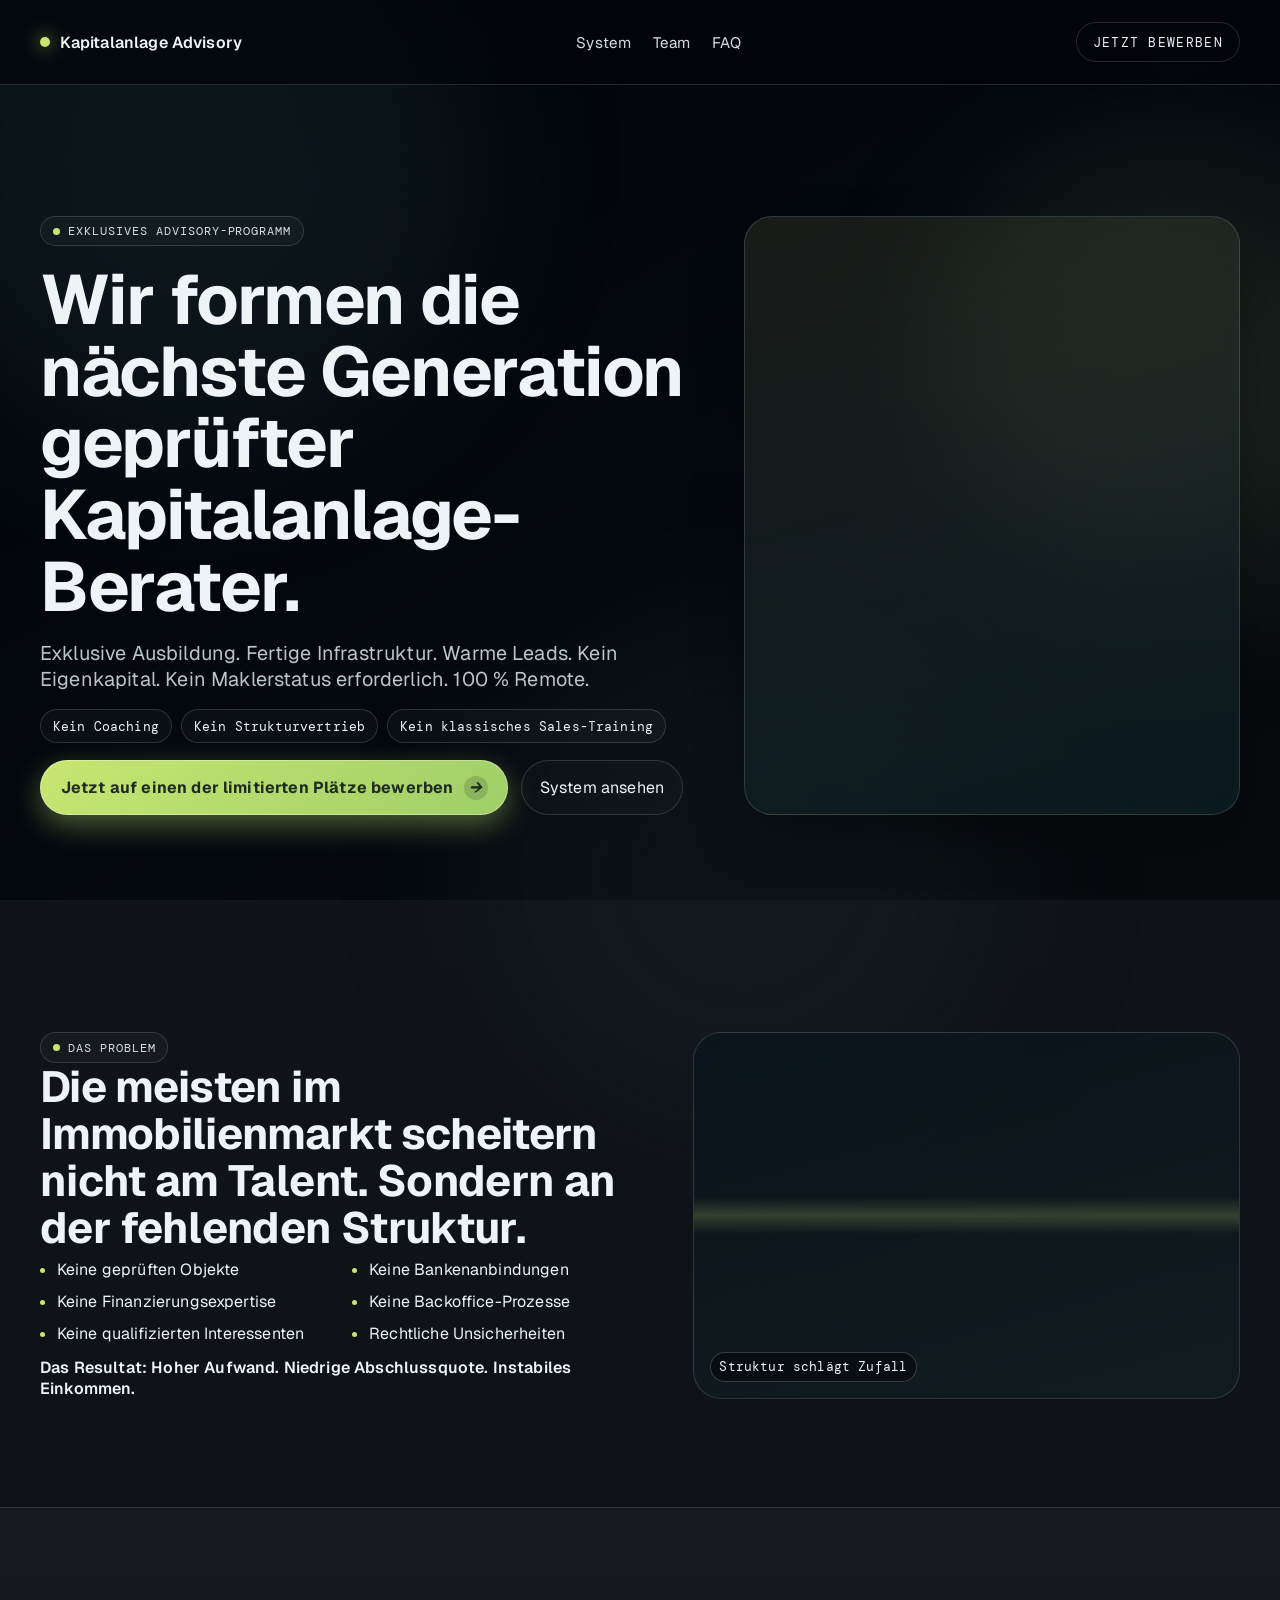
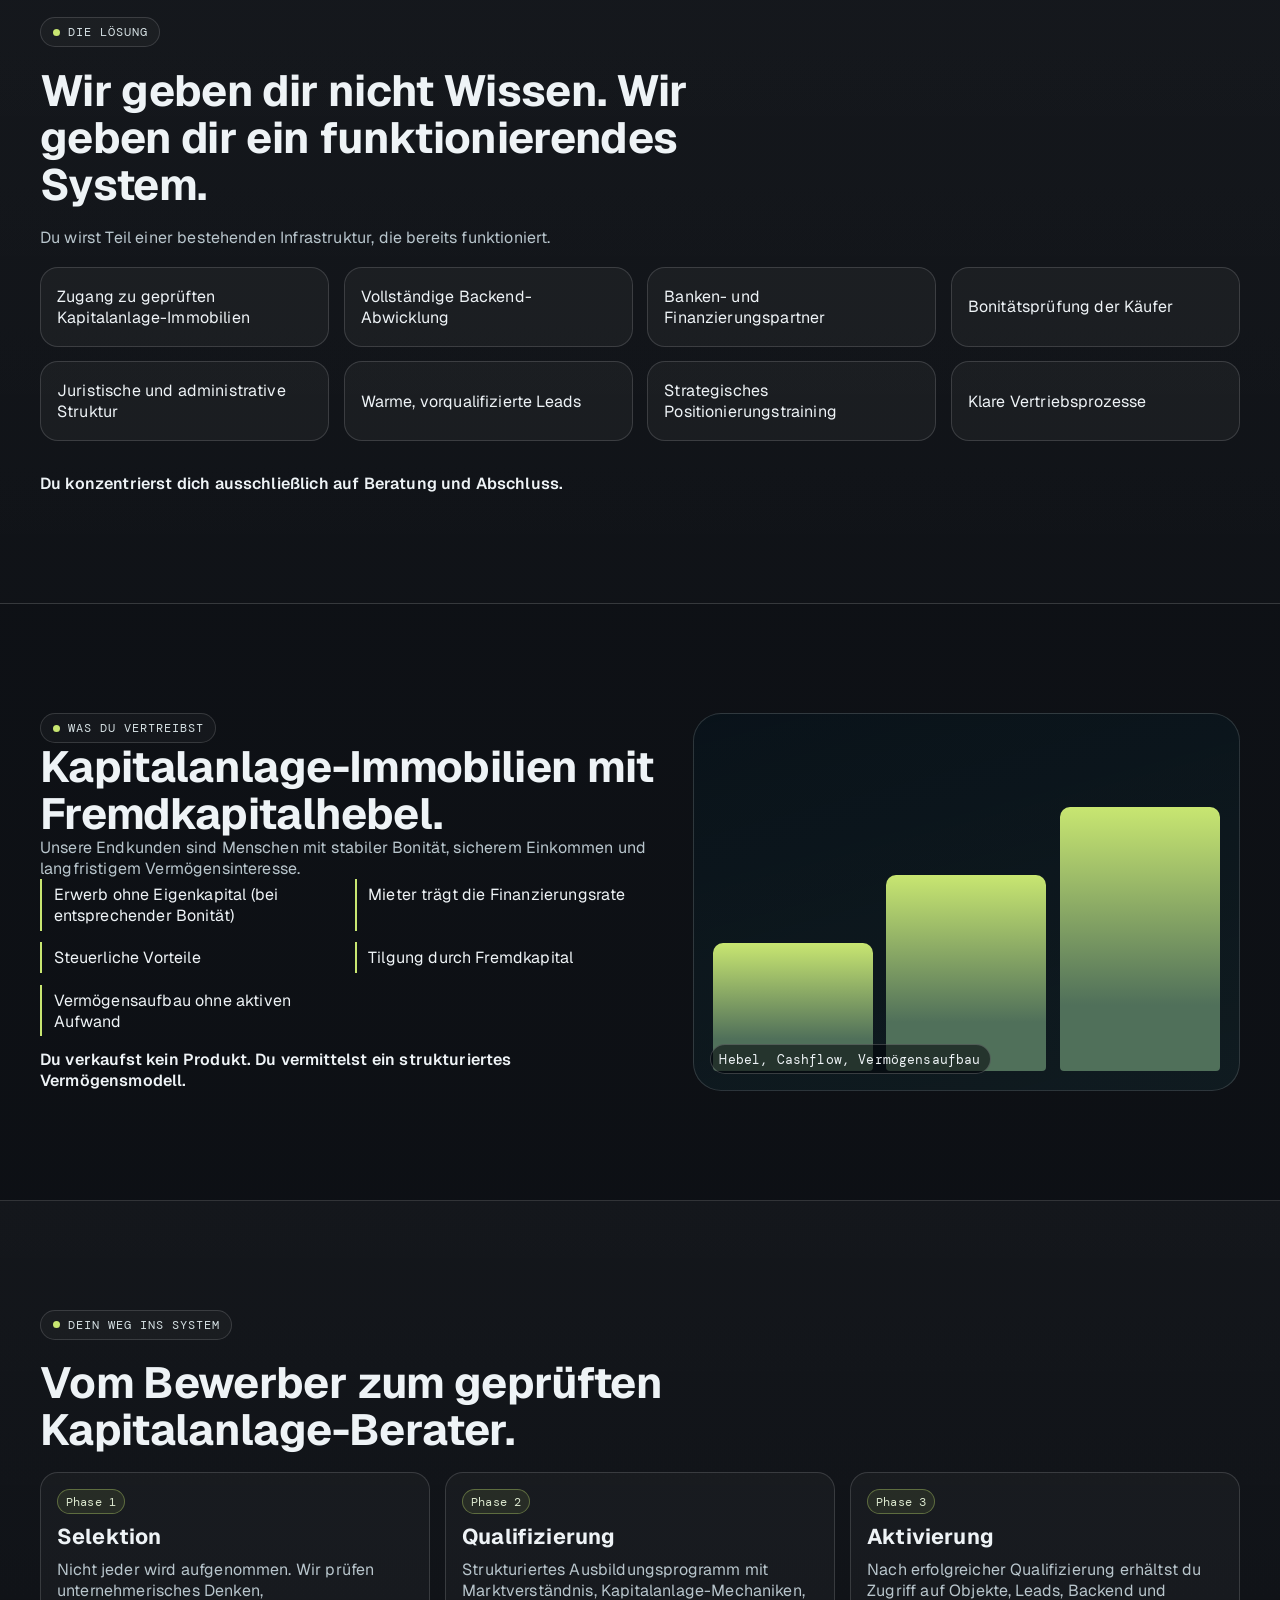
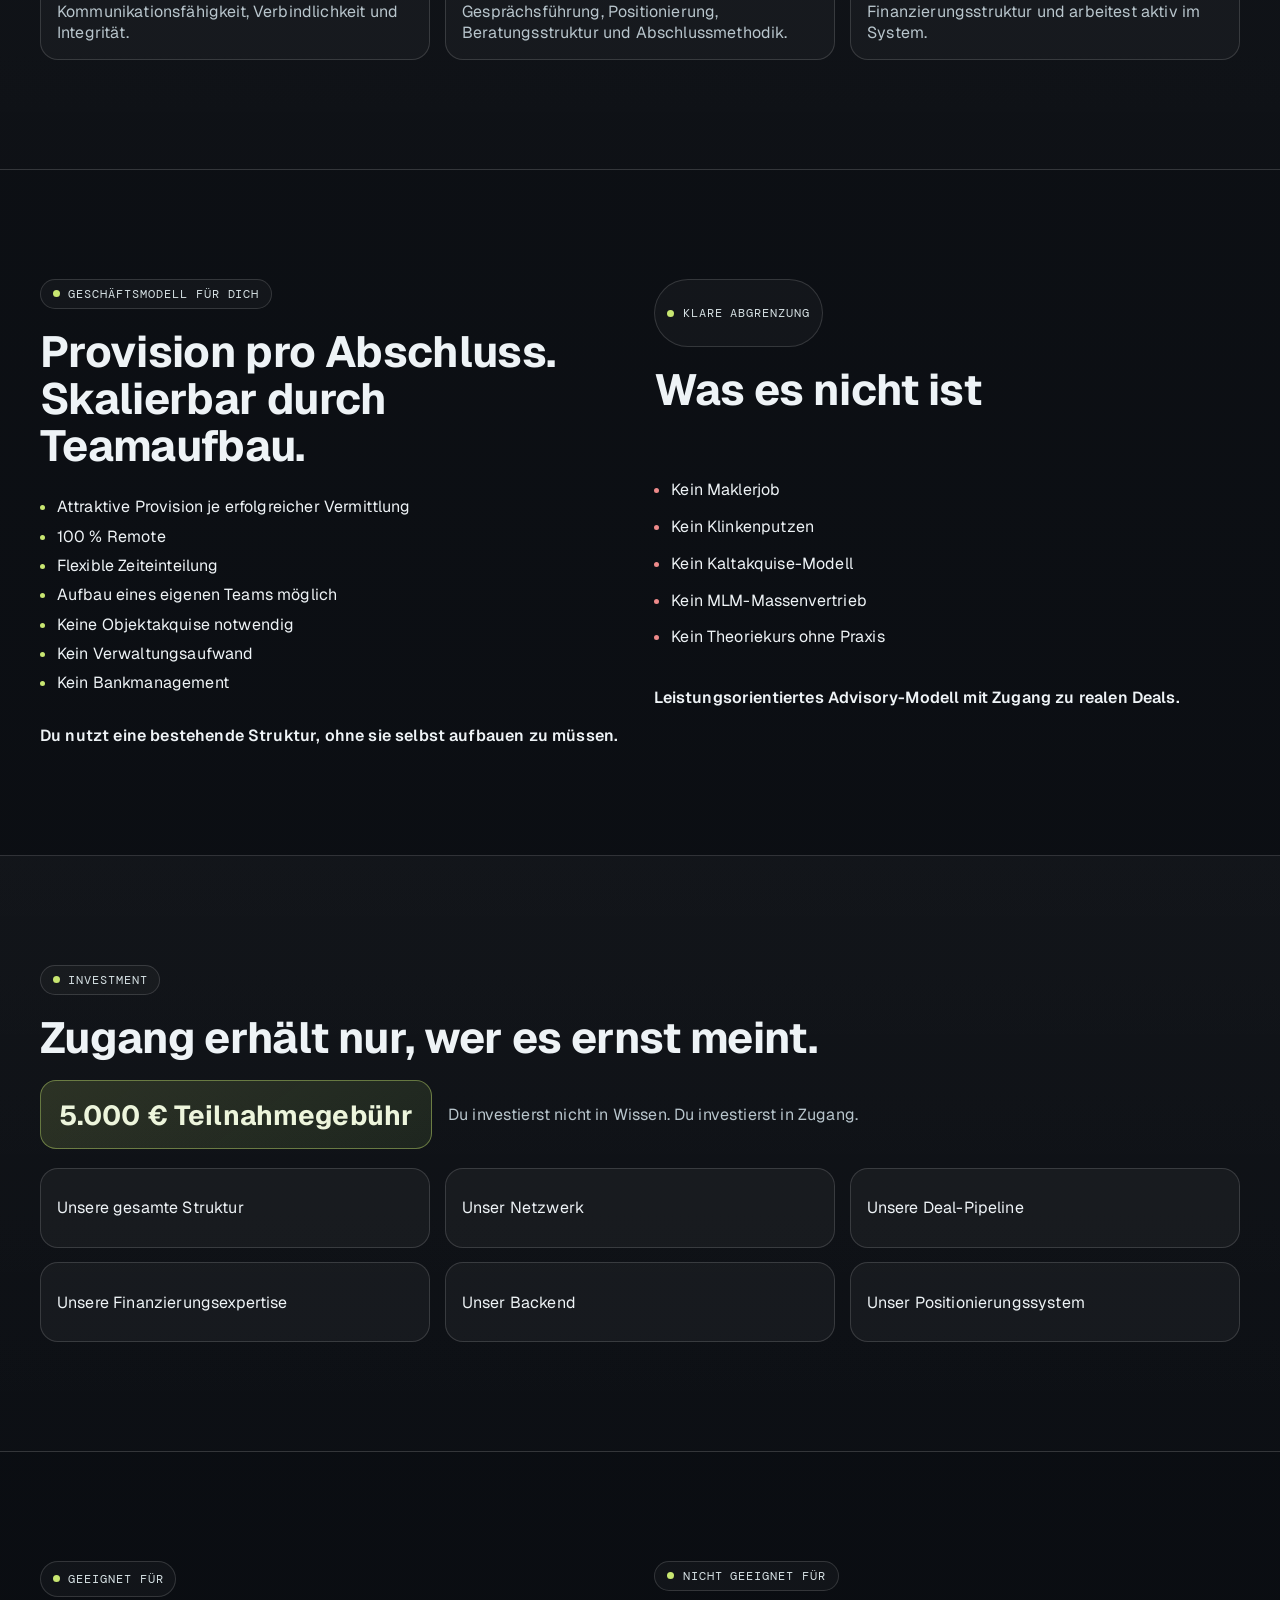
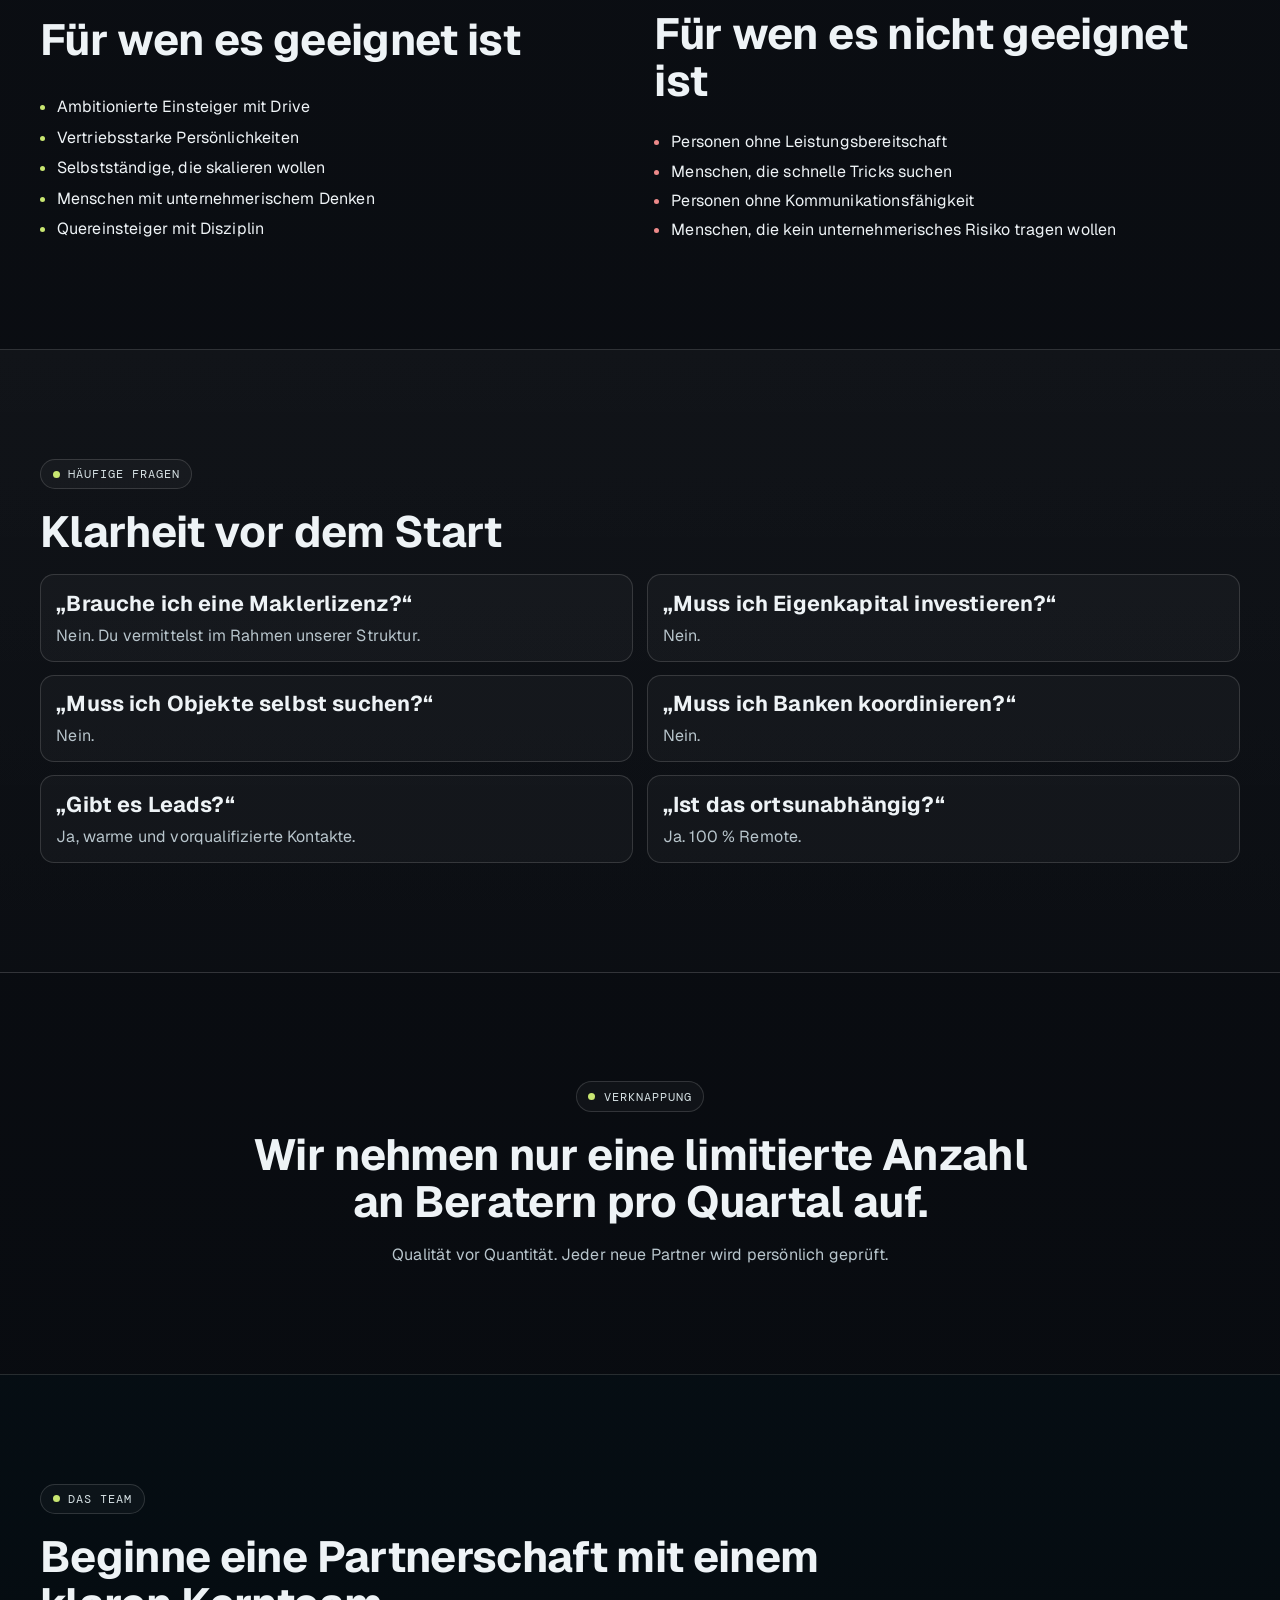
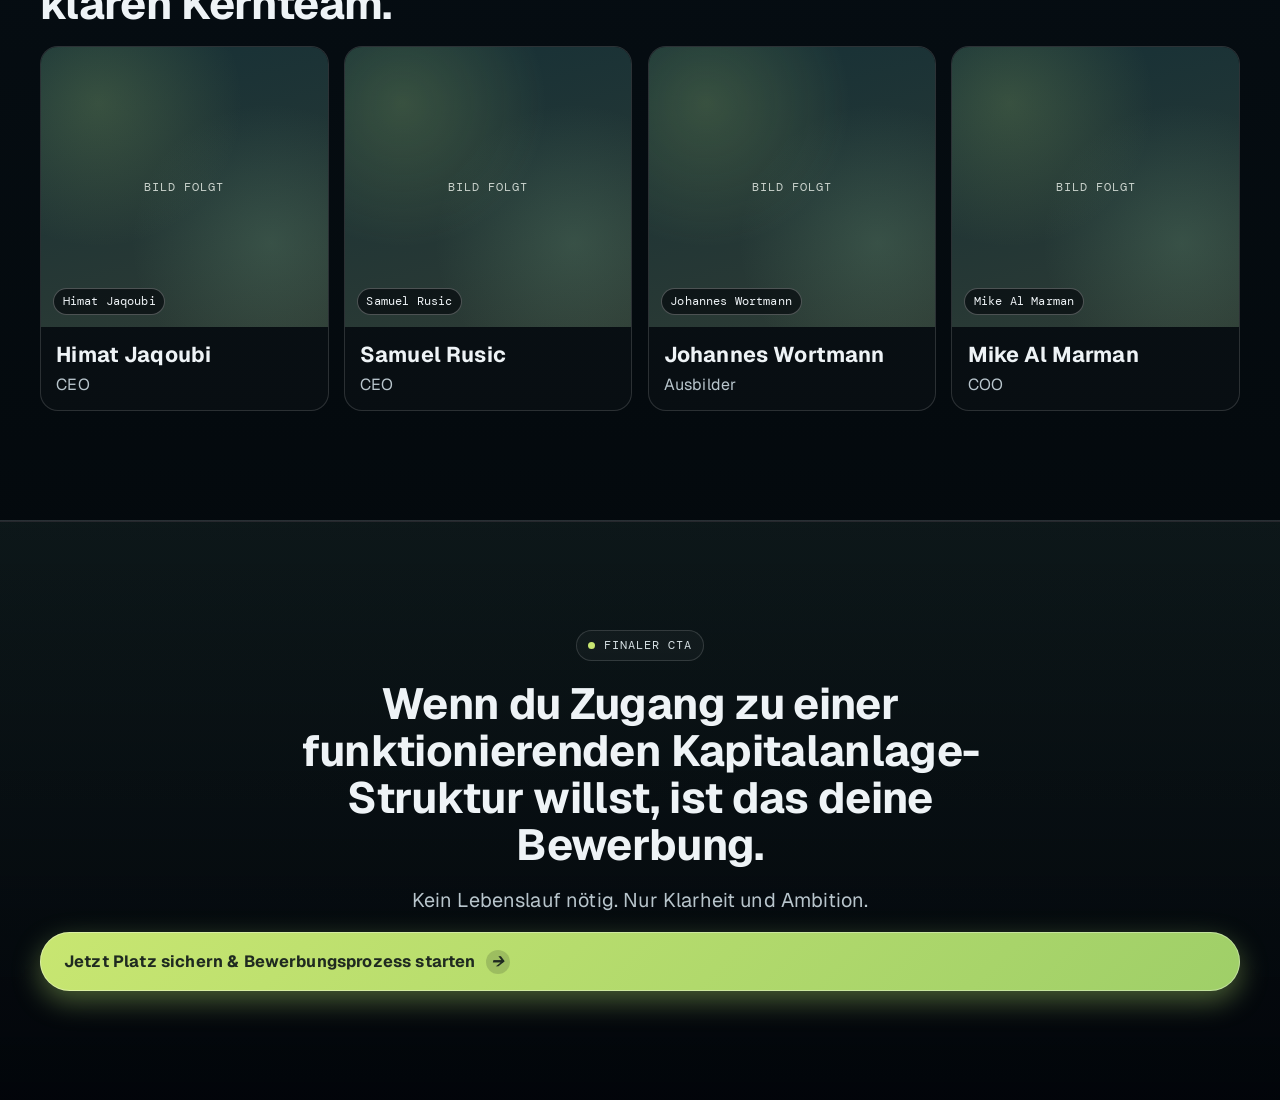
==== index.html @ 614cc867 "Build premium animated landing page with updated content and team section" ====
﻿<!DOCTYPE html>
<html lang="de">
  <head>
    <meta charset="UTF-8" />
    <meta name="viewport" content="width=device-width, initial-scale=1.0" />
    <title>Geprüfte Kapitalanlage-Berater | Landingpage</title>
    <meta
      name="description"
      content="Exklusive Ausbildung, fertige Infrastruktur und warme Leads für geprüfte Kapitalanlage-Berater. 100 % remote."
    />
    <link rel="preconnect" href="https://fonts.googleapis.com" />
    <link rel="preconnect" href="https://fonts.gstatic.com" crossorigin />
    <link
      href="https://fonts.googleapis.com/css2?family=Geist:wght@400;500;600;700&family=DM+Mono:wght@400;500&display=swap"
      rel="stylesheet"
    />
    <link rel="stylesheet" href="styles.css" />
  </head>
  <body>
    <div class="mesh-bg" aria-hidden="true">
      <div class="mesh-orb orb-a"></div>
      <div class="mesh-orb orb-b"></div>
      <div class="mesh-orb orb-c"></div>
    </div>

    <header class="site-header">
      <div class="container nav-layout">
        <a class="brand" href="#top">
          <span class="brand-dot"></span>
          Kapitalanlage Advisory
        </a>
        <nav class="nav-links">
          <a href="#system">System</a>
          <a href="#team">Team</a>
          <a href="#faq">FAQ</a>
        </nav>
        <a class="btn-outline" href="#final-cta">Jetzt bewerben</a>
      </div>
    </header>

    <main id="top">
      <section class="hero section-spacing">
        <div class="container hero-layout">
          <div class="hero-copy" data-reveal>
            <div class="label">
              <span class="label-dot"></span>
              Exklusives Advisory-Programm
            </div>
            <h1>Wir formen die nächste Generation geprüfter Kapitalanlage-Berater.</h1>
            <p class="lead">
              Exklusive Ausbildung. Fertige Infrastruktur. Warme Leads. Kein Eigenkapital. Kein Maklerstatus erforderlich.
              100 % Remote.
            </p>

            <div class="pill-row">
              <span>Kein Coaching</span>
              <span>Kein Strukturvertrieb</span>
              <span>Kein klassisches Sales-Training</span>
            </div>

            <div class="hero-actions">
              <a class="btn-primary" href="#final-cta">
                <span>Jetzt auf einen der limitierten Plätze bewerben</span>
                <i aria-hidden="true">→</i>
              </a>
              <a class="btn-ghost" href="#system">System ansehen</a>
            </div>
          </div>

          <aside class="hero-media" data-reveal>
            <div class="hero-loop-card loop-1">
              <h3>Geschlossenes System</h3>
              <p>Zugang zu geprüften Kapitalanlage-Immobilien mit vollständiger Infrastruktur.</p>
            </div>
            <div class="hero-loop-card loop-2">
              <h3>Fokus auf Abschluss</h3>
              <p>Du konzentrierst dich auf Beratung, wir liefern die operative Struktur im Hintergrund.</p>
            </div>
            <div class="hero-loop-card loop-3">
              <h3>Warme Leads</h3>
              <p>Vorqualifizierte Kontakte statt Kaltakquise und Unsicherheit.</p>
            </div>
          </aside>
        </div>
      </section>

      <section class="section-spacing" data-reveal>
        <div class="container content-block with-media">
          <div>
            <div class="label">
              <span class="label-dot"></span>
              Das Problem
            </div>
            <h2>Die meisten im Immobilienmarkt scheitern nicht am Talent. Sondern an der fehlenden Struktur.</h2>
            <ul class="list two-cols">
              <li>Keine geprüften Objekte</li>
              <li>Keine Bankenanbindungen</li>
              <li>Keine Finanzierungsexpertise</li>
              <li>Keine Backoffice-Prozesse</li>
              <li>Keine qualifizierten Interessenten</li>
              <li>Rechtliche Unsicherheiten</li>
            </ul>
            <p class="result">Das Resultat: Hoher Aufwand. Niedrige Abschlussquote. Instabiles Einkommen.</p>
          </div>
          <div class="media-panel">
            <div class="scanline"></div>
            <div class="media-caption">Struktur schlägt Zufall</div>
          </div>
        </div>
      </section>

      <section id="system" class="section-spacing alt" data-reveal>
        <div class="container content-block">
          <div class="label">
            <span class="label-dot"></span>
            Die Lösung
          </div>
          <h2>Wir geben dir nicht Wissen. Wir geben dir ein funktionierendes System.</h2>
          <p class="muted">Du wirst Teil einer bestehenden Infrastruktur, die bereits funktioniert.</p>
          <div class="grid-cards">
            <article class="glass-card">Zugang zu geprüften Kapitalanlage-Immobilien</article>
            <article class="glass-card">Vollständige Backend-Abwicklung</article>
            <article class="glass-card">Banken- und Finanzierungspartner</article>
            <article class="glass-card">Bonitätsprüfung der Käufer</article>
            <article class="glass-card">Juristische und administrative Struktur</article>
            <article class="glass-card">Warme, vorqualifizierte Leads</article>
            <article class="glass-card">Strategisches Positionierungstraining</article>
            <article class="glass-card">Klare Vertriebsprozesse</article>
          </div>
          <p class="result">Du konzentrierst dich ausschließlich auf Beratung und Abschluss.</p>
        </div>
      </section>

      <section class="section-spacing" data-reveal>
        <div class="container content-block with-media">
          <div>
            <div class="label">
              <span class="label-dot"></span>
              Was du vertreibst
            </div>
            <h2>Kapitalanlage-Immobilien mit Fremdkapitalhebel.</h2>
            <p class="muted">
              Unsere Endkunden sind Menschen mit stabiler Bonität, sicherem Einkommen und langfristigem
              Vermögensinteresse.
            </p>
            <div class="feature-grid">
              <div>Erwerb ohne Eigenkapital (bei entsprechender Bonität)</div>
              <div>Mieter trägt die Finanzierungsrate</div>
              <div>Steuerliche Vorteile</div>
              <div>Tilgung durch Fremdkapital</div>
              <div>Vermögensaufbau ohne aktiven Aufwand</div>
            </div>
            <p class="result">Du verkaufst kein Produkt. Du vermittelst ein strukturiertes Vermögensmodell.</p>
          </div>
          <div class="media-panel media-chart">
            <div class="bar bar-1"></div>
            <div class="bar bar-2"></div>
            <div class="bar bar-3"></div>
            <div class="media-caption">Hebel, Cashflow, Vermögensaufbau</div>
          </div>
        </div>
      </section>

      <section class="section-spacing alt" data-reveal>
        <div class="container content-block">
          <div class="label">
            <span class="label-dot"></span>
            Dein Weg ins System
          </div>
          <h2>Vom Bewerber zum geprüften Kapitalanlage-Berater.</h2>
          <div class="timeline">
            <article class="timeline-item">
              <span class="timeline-index">Phase 1</span>
              <h3>Selektion</h3>
              <p>
                Nicht jeder wird aufgenommen. Wir prüfen unternehmerisches Denken, Kommunikationsfähigkeit,
                Verbindlichkeit und Integrität.
              </p>
            </article>
            <article class="timeline-item">
              <span class="timeline-index">Phase 2</span>
              <h3>Qualifizierung</h3>
              <p>
                Strukturiertes Ausbildungsprogramm mit Marktverständnis, Kapitalanlage-Mechaniken,
                Gesprächsführung, Positionierung, Beratungsstruktur und Abschlussmethodik.
              </p>
            </article>
            <article class="timeline-item">
              <span class="timeline-index">Phase 3</span>
              <h3>Aktivierung</h3>
              <p>
                Nach erfolgreicher Qualifizierung erhältst du Zugriff auf Objekte, Leads, Backend und
                Finanzierungsstruktur und arbeitest aktiv im System.
              </p>
            </article>
          </div>
        </div>
      </section>

      <section class="section-spacing" data-reveal>
        <div class="container split">
          <div class="content-block">
            <div class="label">
              <span class="label-dot"></span>
              Geschäftsmodell für dich
            </div>
            <h2>Provision pro Abschluss. Skalierbar durch Teamaufbau.</h2>
            <ul class="list">
              <li>Attraktive Provision je erfolgreicher Vermittlung</li>
              <li>100 % Remote</li>
              <li>Flexible Zeiteinteilung</li>
              <li>Aufbau eines eigenen Teams möglich</li>
              <li>Keine Objektakquise notwendig</li>
              <li>Kein Verwaltungsaufwand</li>
              <li>Kein Bankmanagement</li>
            </ul>
            <p class="result">Du nutzt eine bestehende Struktur, ohne sie selbst aufbauen zu müssen.</p>
          </div>
          <div class="content-block">
            <div class="label">
              <span class="label-dot"></span>
              Klare Abgrenzung
            </div>
            <h2>Was es nicht ist</h2>
            <ul class="list negative">
              <li>Kein Maklerjob</li>
              <li>Kein Klinkenputzen</li>
              <li>Kein Kaltakquise-Modell</li>
              <li>Kein MLM-Massenvertrieb</li>
              <li>Kein Theoriekurs ohne Praxis</li>
            </ul>
            <p class="result">Leistungsorientiertes Advisory-Modell mit Zugang zu realen Deals.</p>
          </div>
        </div>
      </section>

      <section class="section-spacing alt" data-reveal>
        <div class="container content-block">
          <div class="label">
            <span class="label-dot"></span>
            Investment
          </div>
          <h2>Zugang erhält nur, wer es ernst meint.</h2>
          <div class="price-row">
            <div class="price-card">5.000 € Teilnahmegebühr</div>
            <p>Du investierst nicht in Wissen. Du investierst in Zugang.</p>
          </div>
          <div class="grid-cards six">
            <article class="glass-card">Unsere gesamte Struktur</article>
            <article class="glass-card">Unser Netzwerk</article>
            <article class="glass-card">Unsere Deal-Pipeline</article>
            <article class="glass-card">Unsere Finanzierungsexpertise</article>
            <article class="glass-card">Unser Backend</article>
            <article class="glass-card">Unser Positionierungssystem</article>
          </div>
        </div>
      </section>

      <section class="section-spacing" data-reveal>
        <div class="container split">
          <div class="content-block">
            <div class="label">
              <span class="label-dot"></span>
              Geeignet für
            </div>
            <h2>Für wen es geeignet ist</h2>
            <ul class="list">
              <li>Ambitionierte Einsteiger mit Drive</li>
              <li>Vertriebsstarke Persönlichkeiten</li>
              <li>Selbstständige, die skalieren wollen</li>
              <li>Menschen mit unternehmerischem Denken</li>
              <li>Quereinsteiger mit Disziplin</li>
            </ul>
          </div>
          <div class="content-block">
            <div class="label">
              <span class="label-dot"></span>
              Nicht geeignet für
            </div>
            <h2>Für wen es nicht geeignet ist</h2>
            <ul class="list negative">
              <li>Personen ohne Leistungsbereitschaft</li>
              <li>Menschen, die schnelle Tricks suchen</li>
              <li>Personen ohne Kommunikationsfähigkeit</li>
              <li>Menschen, die kein unternehmerisches Risiko tragen wollen</li>
            </ul>
          </div>
        </div>
      </section>

      <section id="faq" class="section-spacing alt" data-reveal>
        <div class="container content-block">
          <div class="label">
            <span class="label-dot"></span>
            Häufige Fragen
          </div>
          <h2>Klarheit vor dem Start</h2>
          <div class="faq-grid">
            <article class="faq-item">
              <h3>„Brauche ich eine Maklerlizenz?“</h3>
              <p>Nein. Du vermittelst im Rahmen unserer Struktur.</p>
            </article>
            <article class="faq-item">
              <h3>„Muss ich Eigenkapital investieren?“</h3>
              <p>Nein.</p>
            </article>
            <article class="faq-item">
              <h3>„Muss ich Objekte selbst suchen?“</h3>
              <p>Nein.</p>
            </article>
            <article class="faq-item">
              <h3>„Muss ich Banken koordinieren?“</h3>
              <p>Nein.</p>
            </article>
            <article class="faq-item">
              <h3>„Gibt es Leads?“</h3>
              <p>Ja, warme und vorqualifizierte Kontakte.</p>
            </article>
            <article class="faq-item">
              <h3>„Ist das ortsunabhängig?“</h3>
              <p>Ja. 100 % Remote.</p>
            </article>
          </div>
        </div>
      </section>

      <section class="section-spacing" data-reveal>
        <div class="container center content-block">
          <div class="label center-label">
            <span class="label-dot"></span>
            Verknappung
          </div>
          <h2>Wir nehmen nur eine limitierte Anzahl an Beratern pro Quartal auf.</h2>
          <p class="muted">Qualität vor Quantität. Jeder neue Partner wird persönlich geprüft.</p>
        </div>
      </section>

      <section id="team" class="section-spacing team-section" data-reveal>
        <div class="container content-block">
          <div class="label">
            <span class="label-dot"></span>
            Das Team
          </div>
          <h2>Beginne eine Partnerschaft mit einem klaren Kernteam.</h2>
          <div class="team-grid">
            <article class="team-card">
              <div class="team-photo">
                <span class="team-badge">Himat Jaqoubi</span>
                <div class="photo-placeholder">Bild folgt</div>
              </div>
              <div class="team-info">
                <h3>Himat Jaqoubi</h3>
                <p>CEO</p>
              </div>
            </article>
            <article class="team-card">
              <div class="team-photo">
                <span class="team-badge">Samuel Rusic</span>
                <div class="photo-placeholder">Bild folgt</div>
              </div>
              <div class="team-info">
                <h3>Samuel Rusic</h3>
                <p>CEO</p>
              </div>
            </article>
            <article class="team-card">
              <div class="team-photo">
                <span class="team-badge">Johannes Wortmann</span>
                <div class="photo-placeholder">Bild folgt</div>
              </div>
              <div class="team-info">
                <h3>Johannes Wortmann</h3>
                <p>Ausbilder</p>
              </div>
            </article>
            <article class="team-card">
              <div class="team-photo">
                <span class="team-badge">Mike Al Marman</span>
                <div class="photo-placeholder">Bild folgt</div>
              </div>
              <div class="team-info">
                <h3>Mike Al Marman</h3>
                <p>COO</p>
              </div>
            </article>
          </div>
        </div>
      </section>

      <section id="final-cta" class="section-spacing final-cta" data-reveal>
        <div class="container center content-block">
          <div class="label center-label">
            <span class="label-dot"></span>
            Finaler CTA
          </div>
          <h2>Wenn du Zugang zu einer funktionierenden Kapitalanlage-Struktur willst, ist das deine Bewerbung.</h2>
          <p class="lead">Kein Lebenslauf nötig. Nur Klarheit und Ambition.</p>
          <a class="btn-primary large" href="#">
            <span>Jetzt Platz sichern &amp; Bewerbungsprozess starten</span>
            <i aria-hidden="true">→</i>
          </a>
        </div>
      </section>
    </main>

    <script src="script.js"></script>
  </body>
</html>
---- styles.css ----
﻿:root {
  --bg: #02050a;
  --panel: rgba(8, 18, 23, 0.7);
  --panel-strong: #0a161d;
  --text: #eef3f6;
  --muted: #b8c5cc;
  --line: rgba(255, 255, 255, 0.14);
  --accent: #c8e671;
  --accent-2: #9fcf68;
  --accent-dark: #23372f;
  --radius-lg: 28px;
  --radius-md: 18px;
  --shadow: 0 24px 48px rgba(0, 0, 0, 0.35);
  --container: 1200px;
}

* {
  box-sizing: border-box;
}

html,
body {
  margin: 0;
  padding: 0;
}

html {
  scroll-behavior: smooth;
}

body {
  min-height: 100%;
  font-family: "Geist", "Segoe UI", sans-serif;
  color: var(--text);
  background: linear-gradient(180deg, rgba(2, 5, 10, 0.94), rgba(2, 5, 10, 0.98)), url("assets/gradient-1772449703972.svg")
    center / cover fixed;
  letter-spacing: 0.01em;
}

.mesh-bg {
  position: fixed;
  inset: 0;
  pointer-events: none;
  z-index: -2;
}

.mesh-orb {
  position: absolute;
  border-radius: 50%;
  filter: blur(80px);
  opacity: 0.22;
  animation: drift 14s ease-in-out infinite alternate;
}

.orb-a {
  width: 45vw;
  height: 45vw;
  background: #2e5258;
  top: -10vw;
  left: -8vw;
}

.orb-b {
  width: 34vw;
  height: 34vw;
  background: #617150;
  right: -8vw;
  top: 18vh;
  animation-delay: -4s;
}

.orb-c {
  width: 40vw;
  height: 40vw;
  background: #1f3338;
  right: 22vw;
  bottom: -18vw;
  animation-delay: -8s;
}

@keyframes drift {
  from {
    transform: translate3d(0, 0, 0) scale(1);
  }
  to {
    transform: translate3d(1.6vw, -1.8vw, 0) scale(1.08);
  }
}

.site-header {
  position: sticky;
  top: 0;
  z-index: 40;
  border-bottom: 1px solid var(--line);
  backdrop-filter: blur(14px);
  background: rgba(2, 5, 10, 0.68);
}

.container {
  width: min(calc(100% - 3rem), var(--container));
  margin-inline: auto;
}

.nav-layout {
  min-height: 84px;
  display: grid;
  grid-template-columns: auto 1fr auto;
  align-items: center;
  gap: 1.25rem;
}

.brand {
  display: inline-flex;
  align-items: center;
  gap: 0.6rem;
  color: var(--text);
  text-decoration: none;
  font-weight: 600;
  font-size: 1rem;
}

.brand-dot {
  width: 10px;
  height: 10px;
  border-radius: 50%;
  background: var(--accent);
  box-shadow: 0 0 18px rgba(200, 230, 113, 0.9);
}

.nav-links {
  justify-self: center;
  display: flex;
  gap: 1.35rem;
}

.nav-links a {
  color: #d3dde3;
  text-decoration: none;
  font-size: 0.95rem;
}

.btn-outline {
  font-family: "DM Mono", monospace;
  font-size: 0.82rem;
  text-transform: uppercase;
  letter-spacing: 0.1em;
  color: var(--text);
  text-decoration: none;
  border: 1px solid var(--line);
  border-radius: 999px;
  padding: 0.68rem 1rem;
  transition: border-color 0.25s ease, background-color 0.25s ease;
}

.btn-outline:hover {
  border-color: rgba(200, 230, 113, 0.7);
  background: rgba(200, 230, 113, 0.08);
}

.section-spacing {
  padding: 6.8rem 0;
}

.alt {
  background: linear-gradient(180deg, rgba(255, 255, 255, 0.03), rgba(255, 255, 255, 0.01));
  border-top: 1px solid var(--line);
  border-bottom: 1px solid var(--line);
}

.content-block {
  display: grid;
  gap: 1.2rem;
}

.with-media {
  grid-template-columns: minmax(0, 1.06fr) minmax(320px, 0.94fr);
  align-items: stretch;
  gap: 2.2rem;
}

.label {
  width: fit-content;
  display: inline-flex;
  align-items: center;
  gap: 0.55rem;
  padding: 0.38rem 0.72rem;
  border-radius: 999px;
  border: 1px solid var(--line);
  background: rgba(255, 255, 255, 0.03);
  font-family: "DM Mono", monospace;
  font-size: 0.75rem;
  text-transform: uppercase;
  letter-spacing: 0.08em;
  color: #d6e1e4;
}

.label-dot {
  width: 7px;
  height: 7px;
  border-radius: 50%;
  background: var(--accent);
}

.center-label {
  margin-inline: auto;
}

h1,
h2,
h3,
p {
  margin: 0;
}

h1 {
  font-size: clamp(2.2rem, 6vw, 4.35rem);
  line-height: 1.03;
  letter-spacing: -0.02em;
  max-width: 14ch;
}

h2 {
  font-size: clamp(1.5rem, 3.4vw, 2.9rem);
  line-height: 1.08;
  letter-spacing: -0.015em;
  max-width: 26ch;
}

h3 {
  font-size: clamp(1.07rem, 1.8vw, 1.34rem);
  line-height: 1.2;
}

.lead {
  max-width: 58ch;
  color: var(--muted);
  font-size: clamp(1rem, 1.9vw, 1.24rem);
}

.muted {
  color: var(--muted);
  max-width: 65ch;
}

.result {
  font-weight: 600;
  margin-top: 0.8rem;
}

.hero {
  padding-top: 8.2rem;
}

.hero-layout {
  display: grid;
  grid-template-columns: minmax(0, 1.15fr) minmax(0, 0.85fr);
  gap: 2rem;
  align-items: stretch;
}

.hero-copy {
  display: grid;
  gap: 1.1rem;
}

.pill-row {
  display: flex;
  flex-wrap: wrap;
  gap: 0.58rem;
}

.pill-row span {
  border: 1px solid var(--line);
  background: rgba(255, 255, 255, 0.03);
  border-radius: 999px;
  font-family: "DM Mono", monospace;
  font-size: 0.8rem;
  padding: 0.45rem 0.74rem;
}

.hero-actions {
  display: flex;
  flex-wrap: wrap;
  gap: 0.8rem;
}

.btn-primary,
.btn-ghost {
  text-decoration: none;
  display: inline-flex;
  align-items: center;
  gap: 0.64rem;
  border-radius: 999px;
}

.btn-primary {
  color: #1f2a20;
  padding: 0.95rem 1.3rem;
  font-weight: 700;
  background: linear-gradient(135deg, var(--accent), var(--accent-2));
  box-shadow: 0 10px 28px rgba(157, 198, 99, 0.45), inset 0 0 0 1px rgba(255, 255, 255, 0.35);
  transition: transform 0.25s ease, box-shadow 0.25s ease;
}

.btn-primary i {
  display: inline-grid;
  place-items: center;
  width: 1.5rem;
  height: 1.5rem;
  border-radius: 50%;
  background: rgba(31, 42, 32, 0.18);
  transition: transform 0.25s ease;
}

.btn-primary:hover {
  transform: translateY(-1px);
  box-shadow: 0 14px 34px rgba(157, 198, 99, 0.55), inset 0 0 0 1px rgba(255, 255, 255, 0.45);
}

.btn-primary:hover i {
  transform: translateX(3px);
}

.btn-primary.large {
  font-size: 1.02rem;
  padding: 1.1rem 1.5rem;
}

.btn-ghost {
  color: var(--text);
  padding: 0.9rem 1.1rem;
  border: 1px solid var(--line);
  background: rgba(255, 255, 255, 0.02);
}

.hero-media {
  position: relative;
  min-height: 380px;
  border: 1px solid var(--line);
  border-radius: var(--radius-lg);
  overflow: hidden;
  background: linear-gradient(165deg, rgba(114, 110, 74, 0.2), rgba(11, 27, 34, 0.9));
  box-shadow: var(--shadow);
}

.hero-loop-card {
  position: absolute;
  inset: 1rem;
  padding: 1.4rem;
  border-radius: var(--radius-md);
  border: 1px solid rgba(255, 255, 255, 0.2);
  background: linear-gradient(160deg, rgba(4, 12, 16, 0.72), rgba(34, 51, 43, 0.4));
  backdrop-filter: blur(4px);
  opacity: 0;
  animation: cardCycle 14s infinite;
  display: grid;
  align-content: end;
  gap: 0.65rem;
}

.hero-loop-card p {
  color: #d4dde0;
}

.loop-2 {
  animation-delay: 4.66s;
}

.loop-3 {
  animation-delay: 9.33s;
}

@keyframes cardCycle {
  0%,
  26% {
    opacity: 0;
    transform: translateY(12px);
  }
  32%,
  58% {
    opacity: 1;
    transform: translateY(0);
  }
  64%,
  100% {
    opacity: 0;
    transform: translateY(-12px);
  }
}

.list {
  margin: 0.5rem 0 0;
  padding-left: 1.05rem;
  display: grid;
  gap: 0.52rem;
}

.two-cols {
  grid-template-columns: repeat(2, minmax(0, 1fr));
  gap: 0.7rem 1.5rem;
}

.list li::marker {
  color: var(--accent);
}

.negative li::marker {
  color: #ed8a8a;
}

.media-panel {
  position: relative;
  border-radius: var(--radius-lg);
  border: 1px solid var(--line);
  background: linear-gradient(165deg, rgba(8, 20, 28, 0.72), rgba(19, 39, 44, 0.5));
  overflow: hidden;
  min-height: 280px;
}

.media-caption {
  position: absolute;
  left: 1rem;
  bottom: 1rem;
  font-family: "DM Mono", monospace;
  font-size: 0.82rem;
  padding: 0.34rem 0.56rem;
  border: 1px solid rgba(255, 255, 255, 0.2);
  border-radius: 999px;
  background: rgba(2, 5, 10, 0.55);
}

.scanline {
  position: absolute;
  inset: 0;
  background: linear-gradient(
    to bottom,
    transparent 0%,
    transparent 45%,
    rgba(200, 230, 113, 0.2) 50%,
    transparent 55%,
    transparent 100%
  );
  animation: scan 4s linear infinite;
}

@keyframes scan {
  from {
    transform: translateY(-90%);
  }
  to {
    transform: translateY(100%);
  }
}

.grid-cards {
  display: grid;
  grid-template-columns: repeat(4, minmax(0, 1fr));
  gap: 0.9rem;
}

.grid-cards.six {
  grid-template-columns: repeat(3, minmax(0, 1fr));
}

.glass-card {
  border: 1px solid var(--line);
  border-radius: var(--radius-md);
  padding: 1rem;
  background: rgba(255, 255, 255, 0.04);
  min-height: 80px;
  display: grid;
  align-content: center;
  transition: transform 0.28s ease, border-color 0.28s ease, background-color 0.28s ease;
}

.glass-card:hover {
  transform: translateY(-2px);
  border-color: rgba(200, 230, 113, 0.45);
  background: rgba(200, 230, 113, 0.07);
}

.feature-grid {
  display: grid;
  grid-template-columns: repeat(2, minmax(0, 1fr));
  gap: 0.74rem;
}

.feature-grid div {
  border-left: 2px solid var(--accent);
  padding: 0.3rem 0 0.3rem 0.72rem;
}

.media-chart {
  display: grid;
  align-items: end;
  grid-template-columns: repeat(3, 1fr);
  gap: 0.85rem;
  padding: 1.2rem;
}

.bar {
  border-radius: 10px 10px 4px 4px;
  background: linear-gradient(180deg, var(--accent), #50705a 75%);
  min-height: 80px;
  animation: pulseBar 2.8s ease-in-out infinite;
}

.bar-1 {
  height: 38%;
}

.bar-2 {
  height: 58%;
  animation-delay: -0.35s;
}

.bar-3 {
  height: 78%;
  animation-delay: -0.7s;
}

@keyframes pulseBar {
  0%,
  100% {
    transform: scaleY(0.9);
    opacity: 0.84;
  }
  50% {
    transform: scaleY(1);
    opacity: 1;
  }
}

.timeline {
  display: grid;
  grid-template-columns: repeat(3, minmax(0, 1fr));
  gap: 0.95rem;
}

.timeline-item {
  border: 1px solid var(--line);
  border-radius: var(--radius-md);
  padding: 1rem;
  background: rgba(255, 255, 255, 0.03);
  display: grid;
  gap: 0.6rem;
  transition: transform 0.25s ease, border-color 0.25s ease;
}

.timeline-item:hover {
  transform: translateY(-2px);
  border-color: rgba(200, 230, 113, 0.42);
}

.timeline-item p {
  color: var(--muted);
}

.timeline-index {
  width: fit-content;
  font-family: "DM Mono", monospace;
  font-size: 0.78rem;
  color: #dce8cf;
  padding: 0.22rem 0.5rem;
  border-radius: 999px;
  border: 1px solid rgba(200, 230, 113, 0.34);
  background: rgba(200, 230, 113, 0.09);
}

.split {
  display: grid;
  grid-template-columns: repeat(2, minmax(0, 1fr));
  gap: 1.8rem;
}

.price-row {
  display: grid;
  grid-template-columns: auto 1fr;
  gap: 1rem;
  align-items: center;
}

.price-row p {
  color: var(--muted);
}

.price-card {
  border-radius: 16px;
  border: 1px solid rgba(200, 230, 113, 0.42);
  background: linear-gradient(145deg, rgba(200, 230, 113, 0.15), rgba(159, 207, 104, 0.1));
  padding: 0.95rem 1.1rem;
  font-size: clamp(1.2rem, 2.2vw, 1.72rem);
  font-weight: 700;
  color: #edf5dc;
}

.faq-grid {
  display: grid;
  grid-template-columns: repeat(2, minmax(0, 1fr));
  gap: 0.82rem;
}

.faq-item {
  border: 1px solid var(--line);
  border-radius: 14px;
  background: rgba(255, 255, 255, 0.03);
  padding: 0.95rem;
  display: grid;
  gap: 0.52rem;
}

.faq-item p {
  color: var(--muted);
}

.center {
  text-align: center;
}

.center h2,
.center .muted,
.center .lead {
  margin-inline: auto;
}

.team-section {
  position: relative;
  background: linear-gradient(180deg, rgba(6, 14, 20, 0.96), rgba(4, 10, 14, 0.96));
  border-top: 1px solid var(--line);
  border-bottom: 1px solid var(--line);
}

.team-grid {
  display: grid;
  grid-template-columns: repeat(4, minmax(0, 1fr));
  gap: 0.95rem;
}

.team-card {
  border: 1px solid var(--line);
  border-radius: 18px;
  background: rgba(255, 255, 255, 0.02);
  overflow: hidden;
  transition: transform 0.3s ease, border-color 0.3s ease;
}

.team-card:hover {
  transform: translateY(-4px);
  border-color: rgba(200, 230, 113, 0.46);
}

.team-photo {
  position: relative;
  height: 280px;
  background: linear-gradient(165deg, rgba(23, 50, 56, 0.95), rgba(49, 64, 56, 0.9));
  overflow: hidden;
}

.photo-placeholder {
  position: absolute;
  inset: 0;
  display: grid;
  place-items: center;
  color: rgba(242, 248, 241, 0.8);
  font-family: "DM Mono", monospace;
  text-transform: uppercase;
  letter-spacing: 0.08em;
  font-size: 0.78rem;
  background: radial-gradient(circle at 20% 20%, rgba(200, 230, 113, 0.17), transparent 45%),
    radial-gradient(circle at 80% 70%, rgba(126, 180, 142, 0.2), transparent 46%);
  animation: placeholderPulse 6s ease-in-out infinite;
}

@keyframes placeholderPulse {
  0%,
  100% {
    transform: scale(1);
    filter: saturate(1);
  }
  50% {
    transform: scale(1.03);
    filter: saturate(1.12);
  }
}

.team-badge {
  position: absolute;
  left: 12px;
  bottom: 12px;
  z-index: 2;
  font-family: "DM Mono", monospace;
  font-size: 0.72rem;
  border: 1px solid rgba(255, 255, 255, 0.26);
  border-radius: 999px;
  background: rgba(2, 5, 10, 0.65);
  padding: 0.3rem 0.54rem;
}

.team-info {
  padding: 0.95rem;
  display: grid;
  gap: 0.35rem;
}

.team-info p {
  color: var(--muted);
}

.final-cta {
  border-top: 1px solid var(--line);
  background: linear-gradient(180deg, rgba(23, 47, 44, 0.36), rgba(2, 5, 10, 0.92));
}

[data-reveal] {
  opacity: 0;
  transform: translateY(24px);
  transition: opacity 0.65s ease, transform 0.65s ease;
}

[data-reveal].is-visible {
  opacity: 1;
  transform: translateY(0);
}

@media (max-width: 1180px) {
  .grid-cards {
    grid-template-columns: repeat(2, minmax(0, 1fr));
  }

  .team-grid {
    grid-template-columns: repeat(2, minmax(0, 1fr));
  }

  .timeline {
    grid-template-columns: 1fr;
  }
}

@media (max-width: 980px) {
  .section-spacing {
    padding: 5.2rem 0;
  }

  .hero {
    padding-top: 6.3rem;
  }

  .hero-layout,
  .split,
  .with-media,
  .price-row,
  .faq-grid,
  .two-cols,
  .feature-grid {
    grid-template-columns: 1fr;
  }

  .hero-media {
    min-height: 320px;
  }

  .nav-layout {
    grid-template-columns: 1fr auto;
  }

  .nav-links {
    display: none;
  }
}

@media (max-width: 680px) {
  .container {
    width: min(calc(100% - 1.45rem), var(--container));
  }

  .grid-cards,
  .grid-cards.six,
  .team-grid {
    grid-template-columns: 1fr;
  }
}
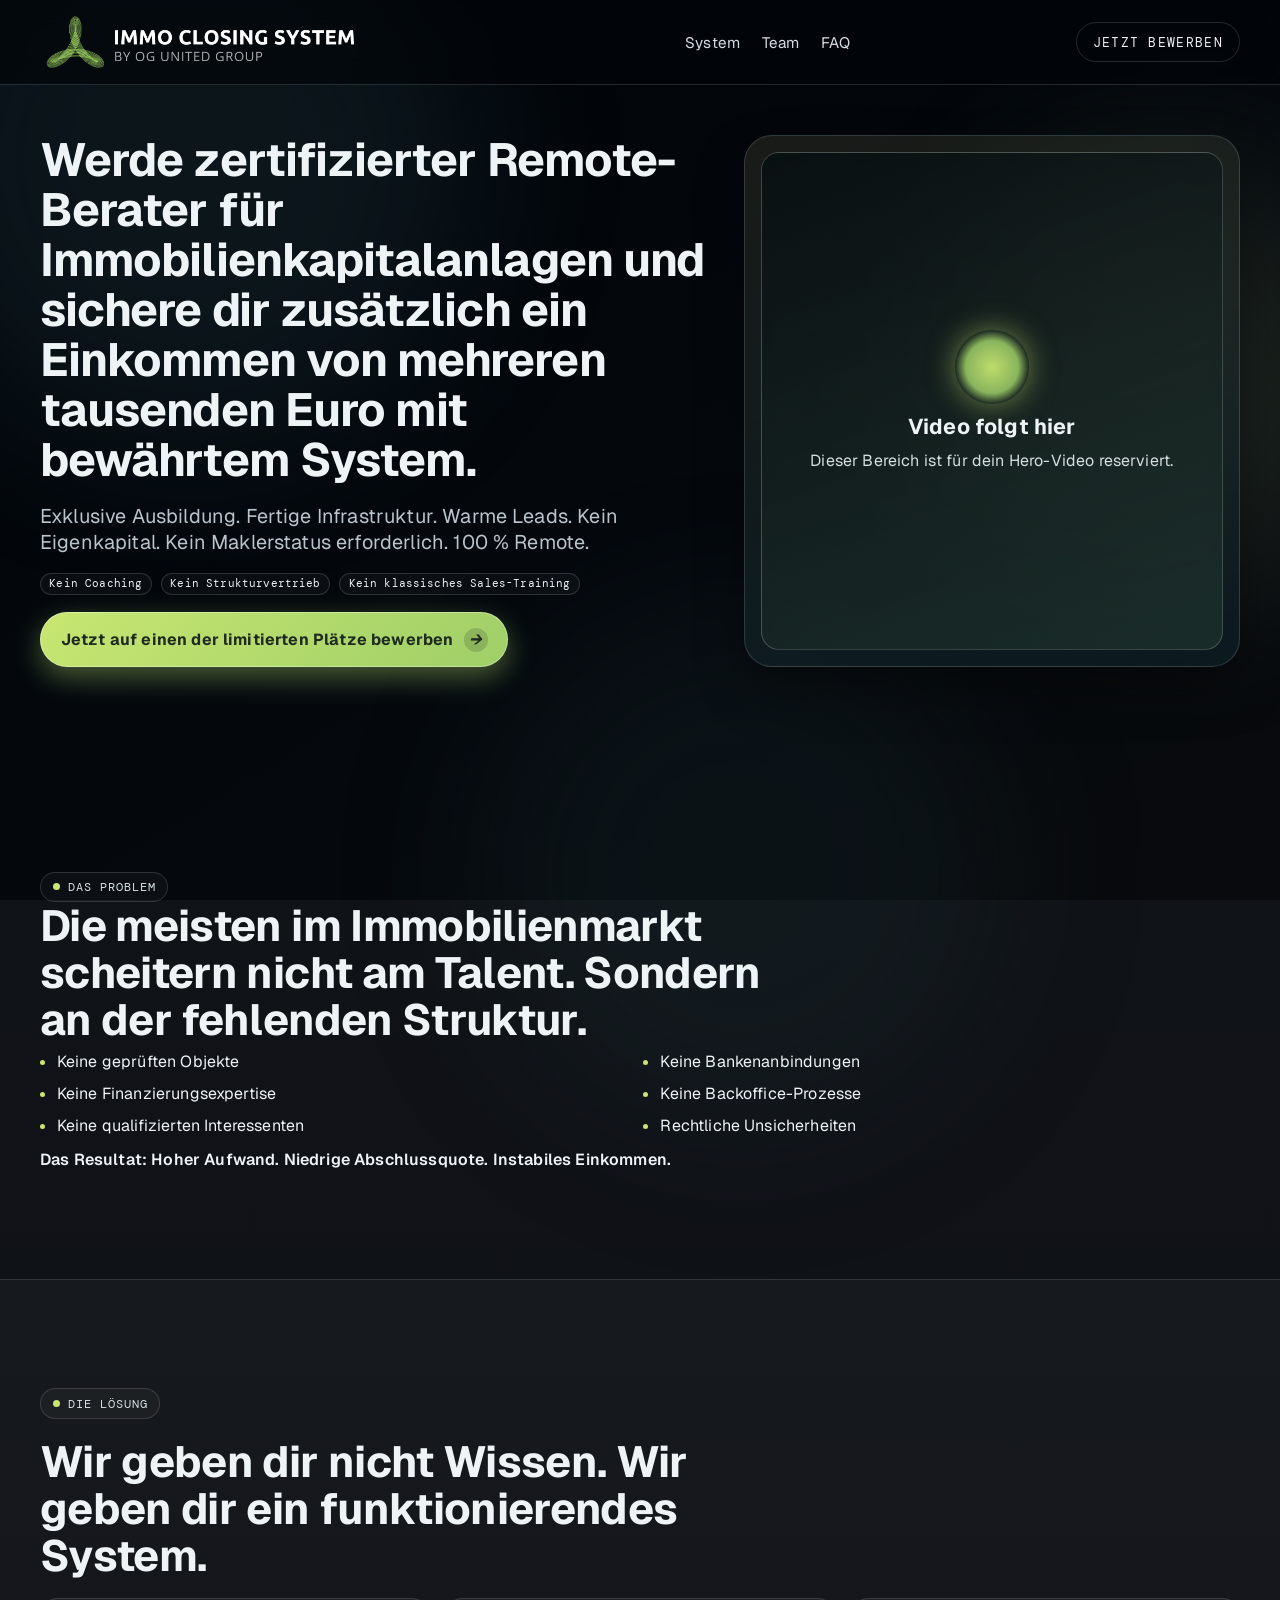
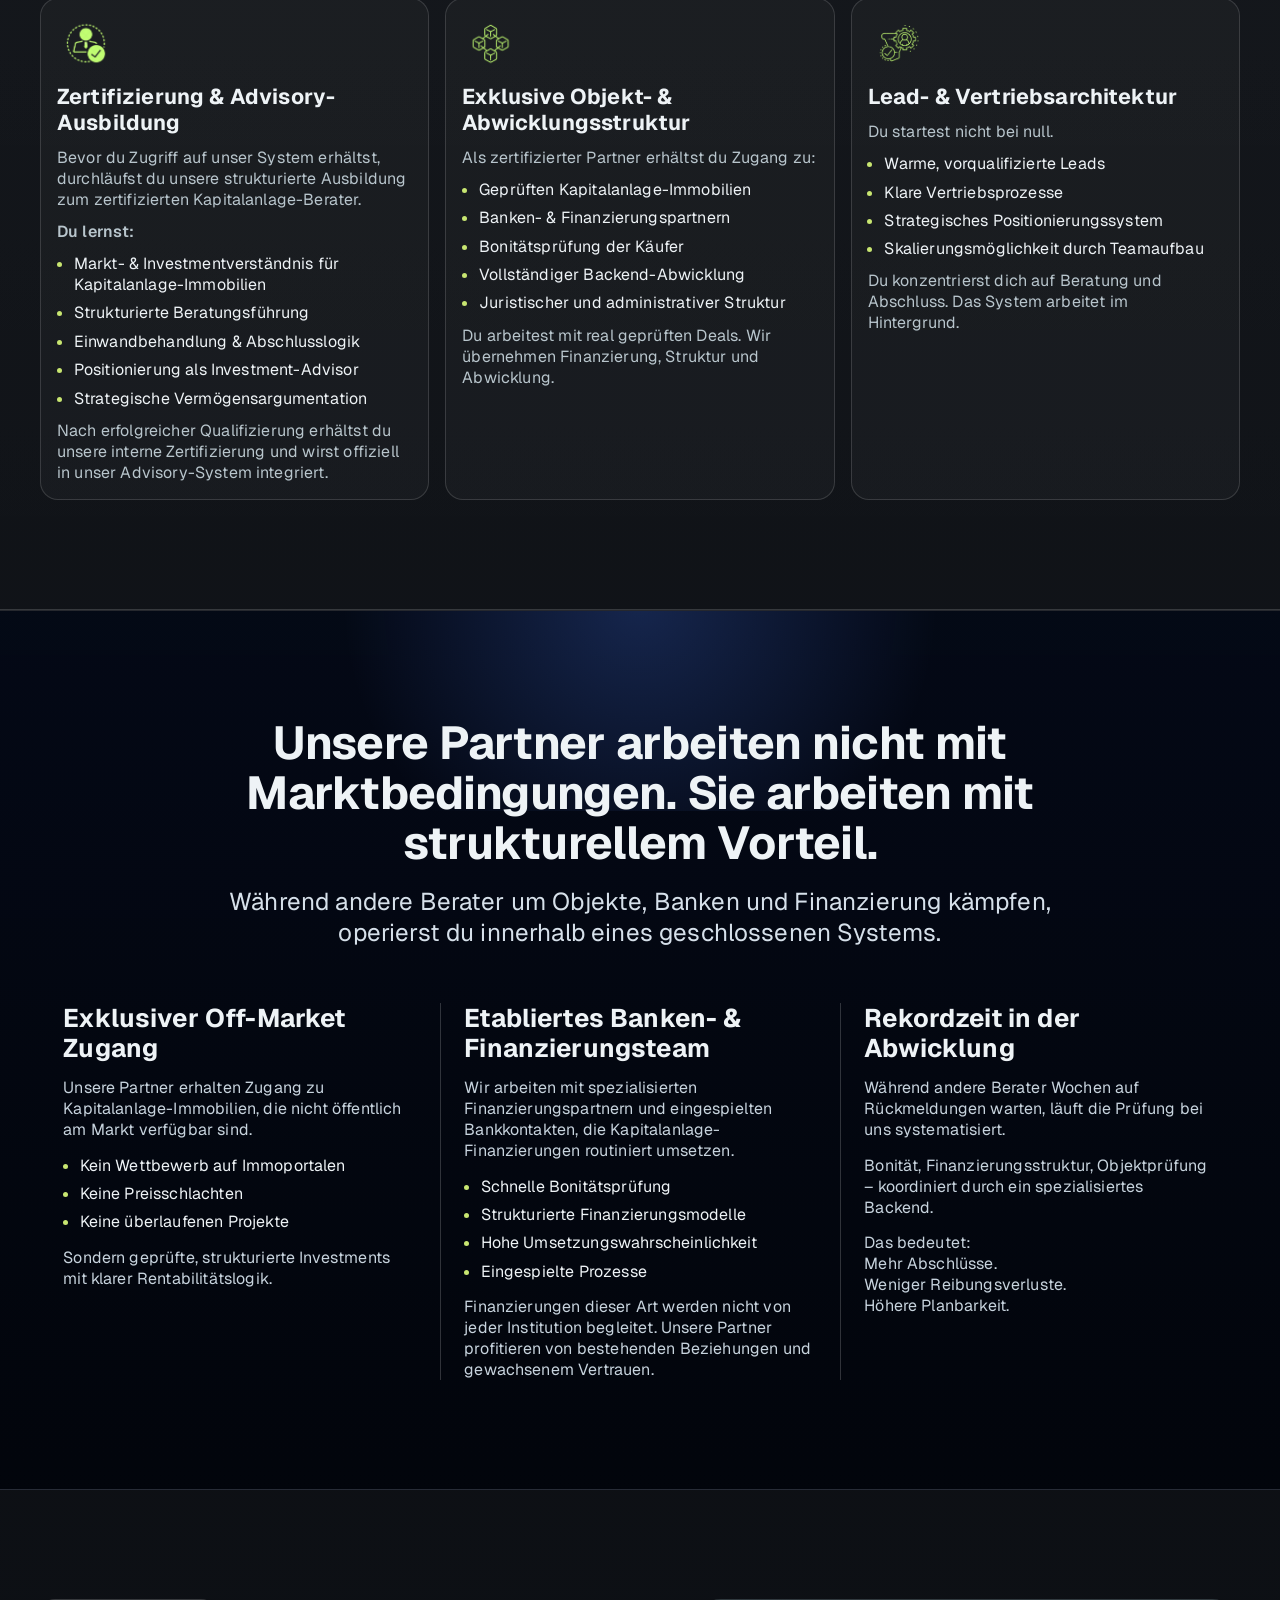
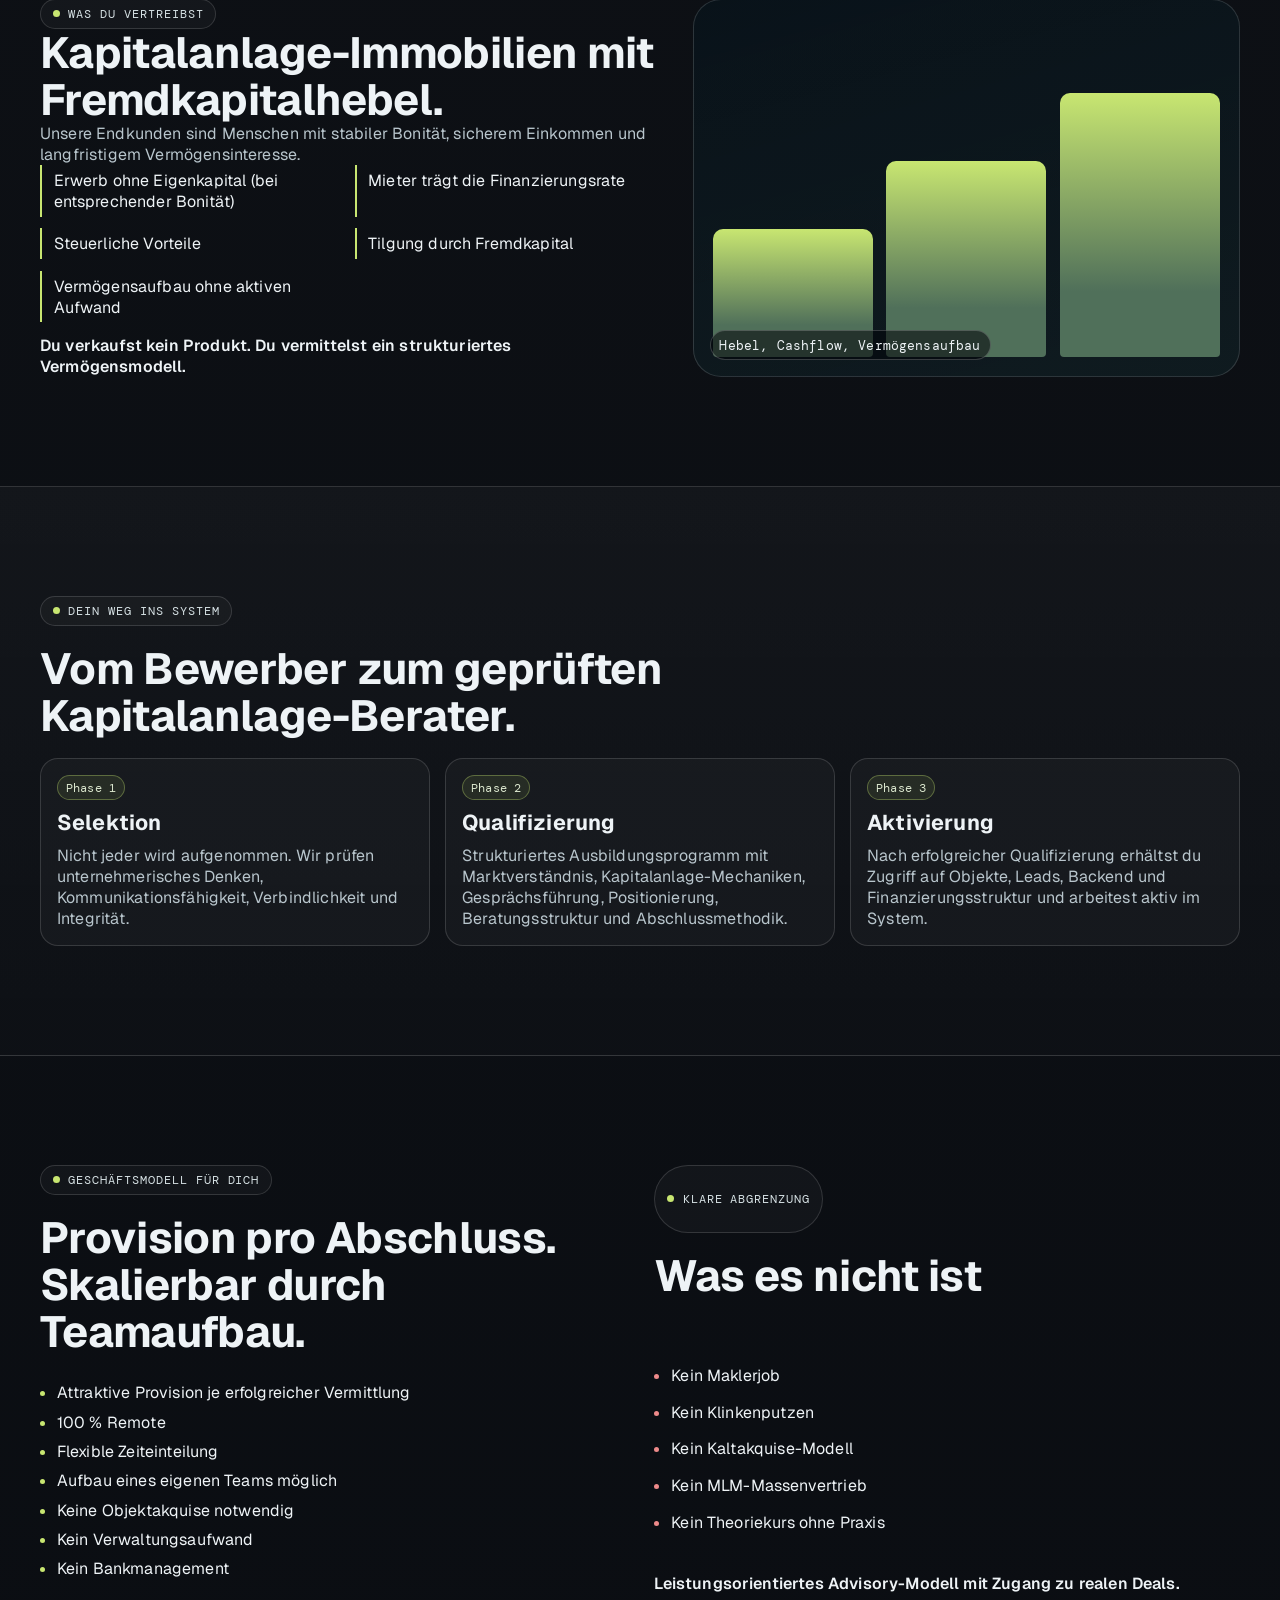
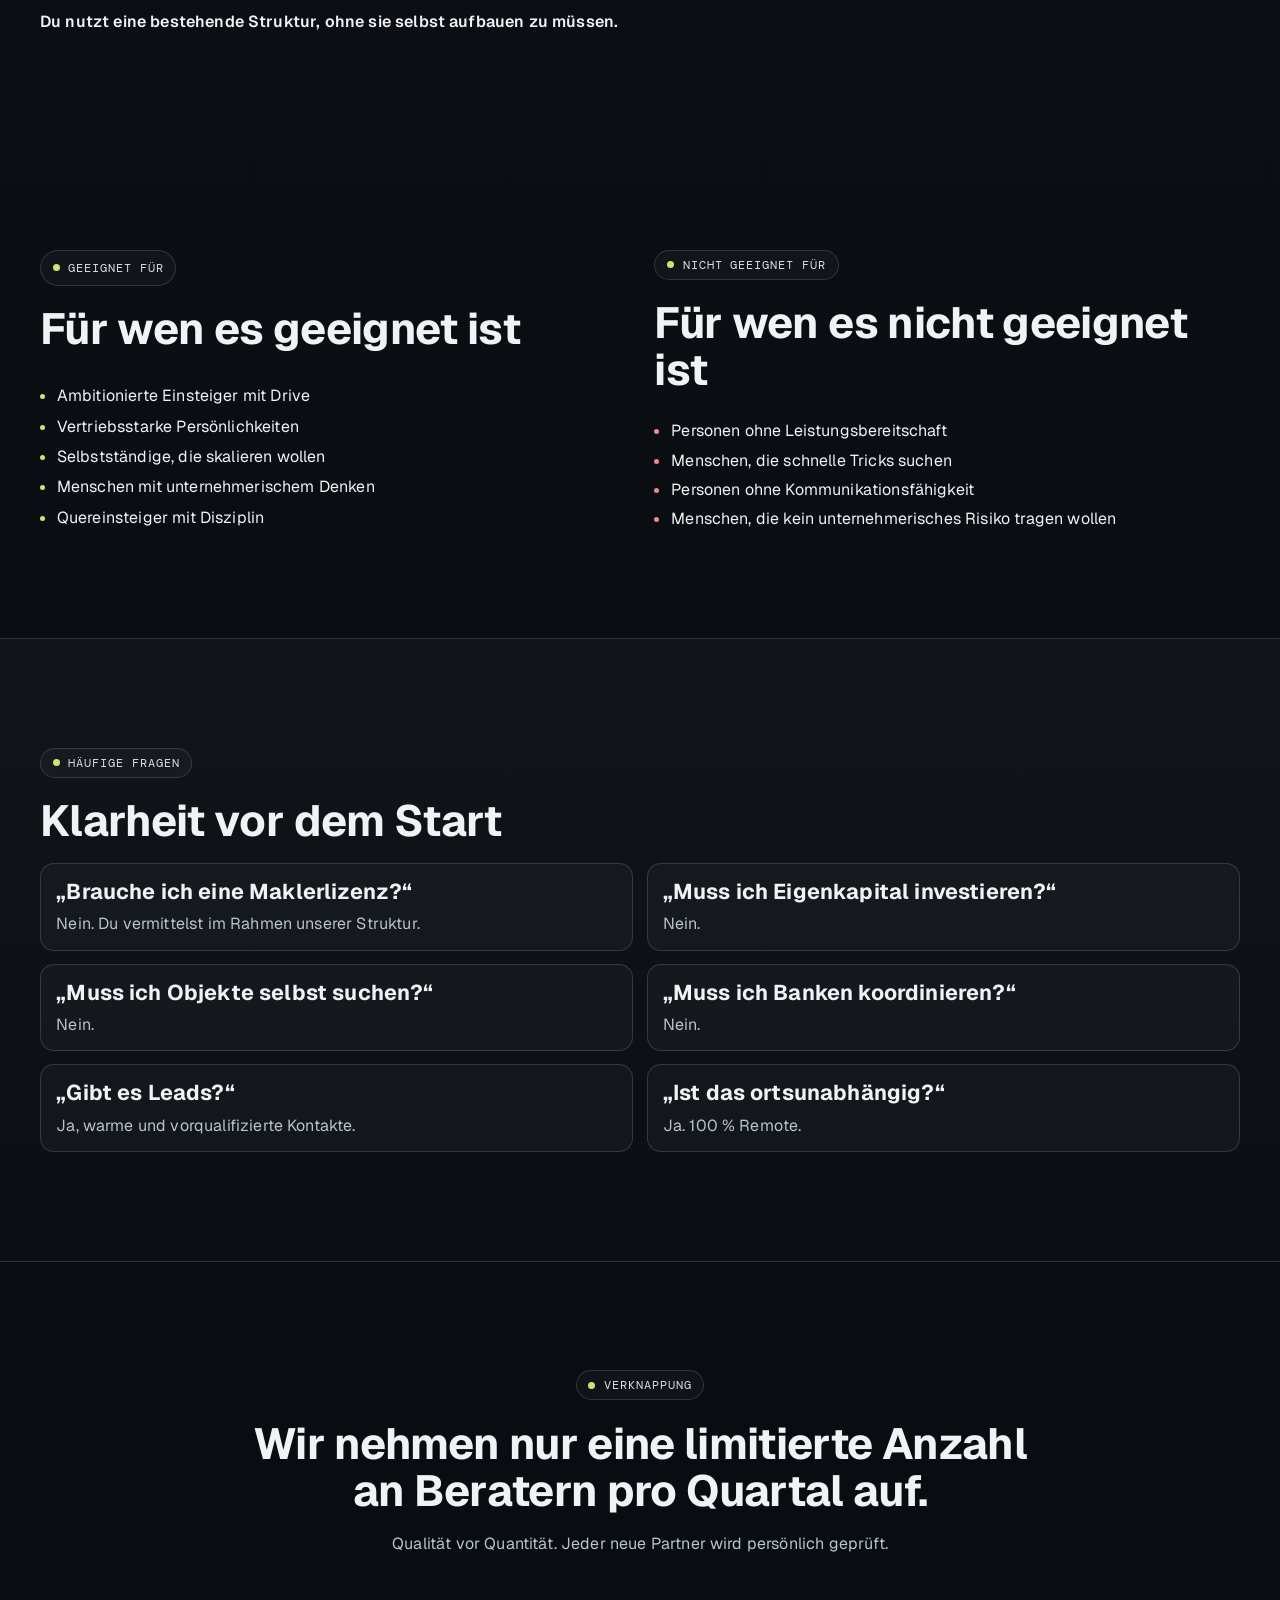
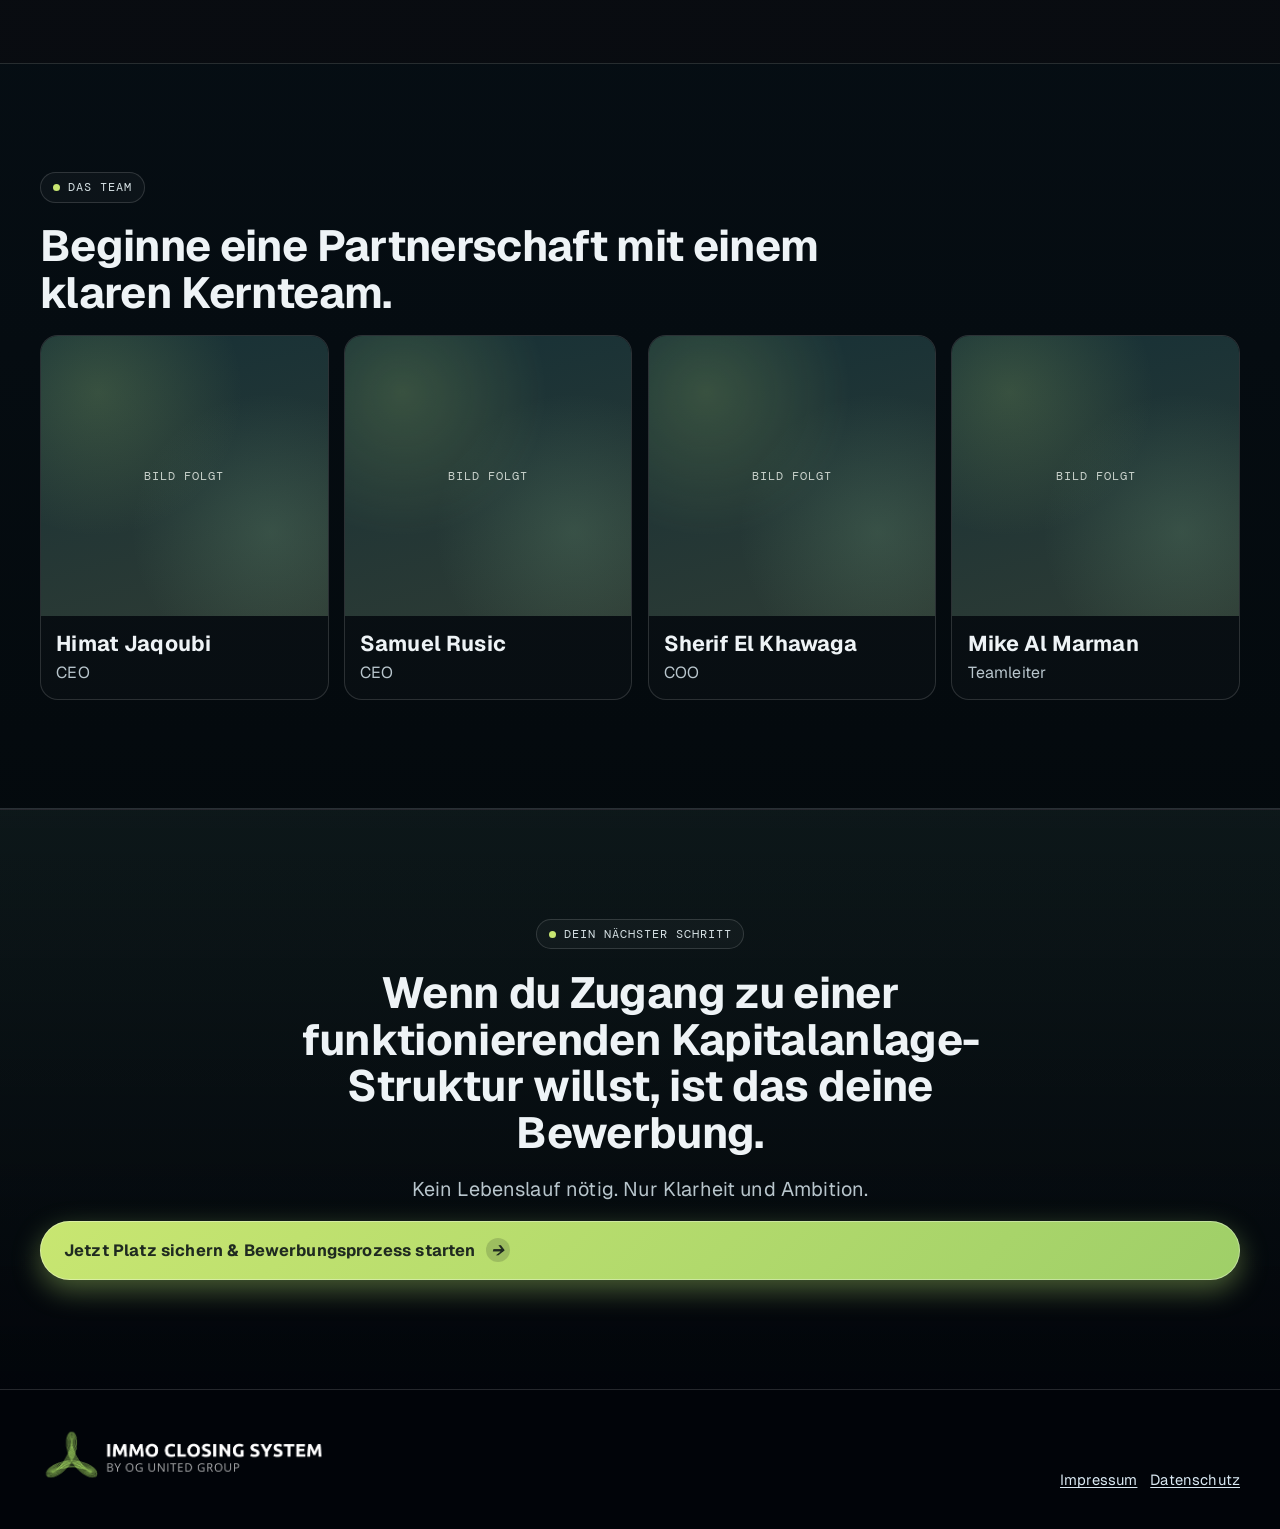
==== commit acb2dd19: "Refine landing page sections, legal modals, team content and footer styling" ====
--- a/index.html
+++ b/index.html
@@ -26,8 +26,11 @@
     <header class="site-header">
       <div class="container nav-layout">
         <a class="brand" href="#top">
-          <span class="brand-dot"></span>
-          Kapitalanlage Advisory
+          <img
+            class="brand-logo"
+            src="assets/icslogo.png"
+            alt="Immo Closing System by OG United Group"
+          />
         </a>
         <nav class="nav-links">
           <a href="#system">System</a>
@@ -39,14 +42,13 @@
     </header>
 
     <main id="top">
-      <section class="hero section-spacing">
+      <section class="hero">
         <div class="container hero-layout">
           <div class="hero-copy" data-reveal>
-            <div class="label">
-              <span class="label-dot"></span>
-              Exklusives Advisory-Programm
-            </div>
-            <h1>Wir formen die nächste Generation geprüfter Kapitalanlage-Berater.</h1>
+            <h1>
+              Werde zertifizierter Remote-Berater für Immobilienkapitalanlagen und sichere dir zusätzlich ein
+              Einkommen von mehreren tausenden Euro mit bewährtem System.
+            </h1>
             <p class="lead">
               Exklusive Ausbildung. Fertige Infrastruktur. Warme Leads. Kein Eigenkapital. Kein Maklerstatus erforderlich.
               100 % Remote.
@@ -63,29 +65,21 @@
                 <span>Jetzt auf einen der limitierten Plätze bewerben</span>
                 <i aria-hidden="true">→</i>
               </a>
-              <a class="btn-ghost" href="#system">System ansehen</a>
             </div>
           </div>
 
           <aside class="hero-media" data-reveal>
-            <div class="hero-loop-card loop-1">
-              <h3>Geschlossenes System</h3>
-              <p>Zugang zu geprüften Kapitalanlage-Immobilien mit vollständiger Infrastruktur.</p>
-            </div>
-            <div class="hero-loop-card loop-2">
-              <h3>Fokus auf Abschluss</h3>
-              <p>Du konzentrierst dich auf Beratung, wir liefern die operative Struktur im Hintergrund.</p>
-            </div>
-            <div class="hero-loop-card loop-3">
-              <h3>Warme Leads</h3>
-              <p>Vorqualifizierte Kontakte statt Kaltakquise und Unsicherheit.</p>
+            <div class="video-placeholder">
+              <div class="video-pulse" aria-hidden="true"></div>
+              <h3>Video folgt hier</h3>
+              <p>Dieser Bereich ist für dein Hero-Video reserviert.</p>
             </div>
           </aside>
         </div>
       </section>
 
       <section class="section-spacing" data-reveal>
-        <div class="container content-block with-media">
+        <div class="container content-block">
           <div>
             <div class="label">
               <span class="label-dot"></span>
@@ -102,10 +96,6 @@
             </ul>
             <p class="result">Das Resultat: Hoher Aufwand. Niedrige Abschlussquote. Instabiles Einkommen.</p>
           </div>
-          <div class="media-panel">
-            <div class="scanline"></div>
-            <div class="media-caption">Struktur schlägt Zufall</div>
-          </div>
         </div>
       </section>
 
@@ -116,18 +106,117 @@
             Die Lösung
           </div>
           <h2>Wir geben dir nicht Wissen. Wir geben dir ein funktionierendes System.</h2>
-          <p class="muted">Du wirst Teil einer bestehenden Infrastruktur, die bereits funktioniert.</p>
-          <div class="grid-cards">
-            <article class="glass-card">Zugang zu geprüften Kapitalanlage-Immobilien</article>
-            <article class="glass-card">Vollständige Backend-Abwicklung</article>
-            <article class="glass-card">Banken- und Finanzierungspartner</article>
-            <article class="glass-card">Bonitätsprüfung der Käufer</article>
-            <article class="glass-card">Juristische und administrative Struktur</article>
-            <article class="glass-card">Warme, vorqualifizierte Leads</article>
-            <article class="glass-card">Strategisches Positionierungstraining</article>
-            <article class="glass-card">Klare Vertriebsprozesse</article>
-          </div>
-          <p class="result">Du konzentrierst dich ausschließlich auf Beratung und Abschluss.</p>
+          <div class="segment-grid">
+            <article class="segment-card">
+              <img class="segment-icon" src="assets/segment-1-cert.png" alt="Symbol Zertifizierung und Advisory-Ausbildung" />
+              <h3>Zertifizierung &amp; Advisory-Ausbildung</h3>
+              <p>
+                Bevor du Zugriff auf unser System erhältst, durchläufst du unsere strukturierte Ausbildung zum
+                zertifizierten Kapitalanlage-Berater.
+              </p>
+              <p class="segment-subtitle">Du lernst:</p>
+              <ul class="segment-list">
+                <li>Markt- &amp; Investmentverständnis für Kapitalanlage-Immobilien</li>
+                <li>Strukturierte Beratungsführung</li>
+                <li>Einwandbehandlung &amp; Abschlusslogik</li>
+                <li>Positionierung als Investment-Advisor</li>
+                <li>Strategische Vermögensargumentation</li>
+              </ul>
+              <p>
+                Nach erfolgreicher Qualifizierung erhältst du unsere interne Zertifizierung und wirst offiziell in
+                unser Advisory-System integriert.
+              </p>
+            </article>
+            <article class="segment-card">
+              <img class="segment-icon" src="assets/segment-2-struktur.png" alt="Symbol Objekt- und Abwicklungsstruktur" />
+              <h3>Exklusive Objekt- &amp; Abwicklungsstruktur</h3>
+              <p>Als zertifizierter Partner erhältst du Zugang zu:</p>
+              <ul class="segment-list">
+                <li>Geprüften Kapitalanlage-Immobilien</li>
+                <li>Banken- &amp; Finanzierungspartnern</li>
+                <li>Bonitätsprüfung der Käufer</li>
+                <li>Vollständiger Backend-Abwicklung</li>
+                <li>Juristischer und administrativer Struktur</li>
+              </ul>
+              <p>Du arbeitest mit real geprüften Deals. Wir übernehmen Finanzierung, Struktur und Abwicklung.</p>
+            </article>
+            <article class="segment-card">
+              <img class="segment-icon" src="assets/segment-3-vertrieb.png" alt="Symbol Lead- und Vertriebsarchitektur" />
+              <h3>Lead- &amp; Vertriebsarchitektur</h3>
+              <p>Du startest nicht bei null.</p>
+              <ul class="segment-list">
+                <li>Warme, vorqualifizierte Leads</li>
+                <li>Klare Vertriebsprozesse</li>
+                <li>Strategisches Positionierungssystem</li>
+                <li>Skalierungsmöglichkeit durch Teamaufbau</li>
+              </ul>
+              <p>Du konzentrierst dich auf Beratung und Abschluss. Das System arbeitet im Hintergrund.</p>
+            </article>
+          </div>
+        </div>
+      </section>
+
+      <section class="section-spacing advantage-section" data-reveal>
+        <div class="container">
+          <div class="advantage-intro">
+            <h2>Unsere Partner arbeiten nicht mit Marktbedingungen. Sie arbeiten mit strukturellem Vorteil.</h2>
+            <p class="advantage-sub">
+              Während andere Berater um Objekte, Banken und Finanzierung kämpfen, operierst du innerhalb eines
+              geschlossenen Systems.
+            </p>
+          </div>
+
+          <div class="advantage-columns">
+            <article class="advantage-col">
+              <h3>Exklusiver Off-Market Zugang</h3>
+              <p class="advantage-copy">
+                Unsere Partner erhalten Zugang zu Kapitalanlage-Immobilien, die nicht öffentlich am Markt verfügbar
+                sind.
+              </p>
+              <ul class="advantage-list">
+                <li>Kein Wettbewerb auf Immoportalen</li>
+                <li>Keine Preisschlachten</li>
+                <li>Keine überlaufenen Projekte</li>
+              </ul>
+              <p class="advantage-copy">
+                Sondern geprüfte, strukturierte Investments mit klarer Rentabilitätslogik.
+              </p>
+            </article>
+
+            <article class="advantage-col">
+              <h3>Etabliertes Banken- &amp; Finanzierungsteam</h3>
+              <p class="advantage-copy">
+                Wir arbeiten mit spezialisierten Finanzierungspartnern und eingespielten Bankkontakten, die
+                Kapitalanlage-Finanzierungen routiniert umsetzen.
+              </p>
+              <ul class="advantage-list">
+                <li>Schnelle Bonitätsprüfung</li>
+                <li>Strukturierte Finanzierungsmodelle</li>
+                <li>Hohe Umsetzungswahrscheinlichkeit</li>
+                <li>Eingespielte Prozesse</li>
+              </ul>
+              <p class="advantage-copy">
+                Finanzierungen dieser Art werden nicht von jeder Institution begleitet. Unsere Partner profitieren von
+                bestehenden Beziehungen und gewachsenem Vertrauen.
+              </p>
+            </article>
+
+            <article class="advantage-col">
+              <h3>Rekordzeit in der Abwicklung</h3>
+              <p class="advantage-copy">
+                Während andere Berater Wochen auf Rückmeldungen warten, läuft die Prüfung bei uns systematisiert.
+              </p>
+              <p class="advantage-copy">
+                Bonität, Finanzierungsstruktur, Objektprüfung – koordiniert durch ein spezialisiertes Backend.
+              </p>
+              <p class="advantage-copy">
+                Das bedeutet:<br />
+                Mehr Abschlüsse.<br />
+                Weniger Reibungsverluste.<br />
+                Höhere Planbarkeit.
+              </p>
+            </article>
+          </div>
         </div>
       </section>
 
@@ -234,28 +323,6 @@
         </div>
       </section>
 
-      <section class="section-spacing alt" data-reveal>
-        <div class="container content-block">
-          <div class="label">
-            <span class="label-dot"></span>
-            Investment
-          </div>
-          <h2>Zugang erhält nur, wer es ernst meint.</h2>
-          <div class="price-row">
-            <div class="price-card">5.000 € Teilnahmegebühr</div>
-            <p>Du investierst nicht in Wissen. Du investierst in Zugang.</p>
-          </div>
-          <div class="grid-cards six">
-            <article class="glass-card">Unsere gesamte Struktur</article>
-            <article class="glass-card">Unser Netzwerk</article>
-            <article class="glass-card">Unsere Deal-Pipeline</article>
-            <article class="glass-card">Unsere Finanzierungsexpertise</article>
-            <article class="glass-card">Unser Backend</article>
-            <article class="glass-card">Unser Positionierungssystem</article>
-          </div>
-        </div>
-      </section>
-
       <section class="section-spacing" data-reveal>
         <div class="container split">
           <div class="content-block">
@@ -345,7 +412,6 @@
           <div class="team-grid">
             <article class="team-card">
               <div class="team-photo">
-                <span class="team-badge">Himat Jaqoubi</span>
                 <div class="photo-placeholder">Bild folgt</div>
               </div>
               <div class="team-info">
@@ -355,7 +421,6 @@
             </article>
             <article class="team-card">
               <div class="team-photo">
-                <span class="team-badge">Samuel Rusic</span>
                 <div class="photo-placeholder">Bild folgt</div>
               </div>
               <div class="team-info">
@@ -365,22 +430,20 @@
             </article>
             <article class="team-card">
               <div class="team-photo">
-                <span class="team-badge">Johannes Wortmann</span>
                 <div class="photo-placeholder">Bild folgt</div>
               </div>
               <div class="team-info">
-                <h3>Johannes Wortmann</h3>
-                <p>Ausbilder</p>
+                <h3>Sherif El Khawaga</h3>
+                <p>COO</p>
               </div>
             </article>
             <article class="team-card">
               <div class="team-photo">
-                <span class="team-badge">Mike Al Marman</span>
                 <div class="photo-placeholder">Bild folgt</div>
               </div>
               <div class="team-info">
                 <h3>Mike Al Marman</h3>
-                <p>COO</p>
+                <p>Teamleiter</p>
               </div>
             </article>
           </div>
@@ -391,7 +454,7 @@
         <div class="container center content-block">
           <div class="label center-label">
             <span class="label-dot"></span>
-            Finaler CTA
+            Dein nächster Schritt
           </div>
           <h2>Wenn du Zugang zu einer funktionierenden Kapitalanlage-Struktur willst, ist das deine Bewerbung.</h2>
           <p class="lead">Kein Lebenslauf nötig. Nur Klarheit und Ambition.</p>
@@ -403,6 +466,138 @@
       </section>
     </main>
 
+    <footer class="site-footer">
+      <div class="container footer-layout">
+        <div class="footer-branding">
+          <img class="footer-logo" src="assets/icslogo.png" alt="Immo Closing System" />
+        </div>
+        <div class="footer-actions">
+          <a href="#" class="footer-action-link" data-modal-open="impressum-modal">Impressum</a>
+          <a href="#" class="footer-action-link" data-modal-open="datenschutz-modal">Datenschutz</a>
+        </div>
+      </div>
+    </footer>
+
+    <div class="modal-overlay" data-modal-id="impressum-modal" aria-hidden="true">
+      <div class="modal-window" role="dialog" aria-modal="true" aria-labelledby="impressum-title">
+        <button class="modal-close" data-modal-close aria-label="Schließen">×</button>
+        <h2 id="impressum-title">Impressum</h2>
+        <div class="modal-content">
+          <p><strong>Anbieterkennzeichnung</strong></p>
+          <p>Immo Closing System ist eine Marke der OG United Group.</p>
+          <p>
+            Global Offices
+            <br />
+            Dubai (HQ): IFZA Business Park, DDP, Dubai, UAE
+            <br />
+            Operation Green LLC, USA: Dover, Delaware
+            <br />
+            <a href="https://operation-green.com" target="_blank" rel="noopener noreferrer">operation-green.com</a>
+          </p>
+          <p>
+            Kontakt:
+            <br />
+            Geschäftsanfragen und rechtliche Korrespondenz über die Kontaktwege auf der Muttergesellschafts-Website.
+          </p>
+          <p>
+            <strong>Vertretungsberechtigung</strong>
+            <br />
+            Vertretungsberechtigte Personen und Registerdaten werden im Rahmen der jeweiligen Jurisdiktion geführt und
+            auf Anfrage bereitgestellt.
+          </p>
+          <p>
+            <strong>Haftung für Inhalte</strong>
+            <br />
+            Die Inhalte dieser Website wurden mit größter Sorgfalt erstellt. Für die Richtigkeit, Vollständigkeit und
+            Aktualität der Inhalte kann jedoch keine Gewähr übernommen werden.
+          </p>
+          <p>
+            <strong>Haftung für Links</strong>
+            <br />
+            Diese Website enthält Links zu externen Websites Dritter. Auf deren Inhalte haben wir keinen Einfluss; für
+            diese Inhalte ist stets der jeweilige Anbieter verantwortlich.
+          </p>
+          <p>
+            <strong>Urheberrecht</strong>
+            <br />
+            Inhalte, Layouts, Texte und Medien dieser Website unterliegen dem geltenden Urheberrecht. Jede
+            Vervielfältigung oder Verwertung bedarf der vorherigen schriftlichen Zustimmung.
+          </p>
+          <p>
+            <strong>Streitbeilegung</strong>
+            <br />
+            Die Europäische Kommission stellt eine Plattform zur Online-Streitbeilegung bereit:
+            <a href="https://ec.europa.eu/consumers/odr/" target="_blank" rel="noopener noreferrer">ec.europa.eu/consumers/odr</a>.
+            Eine Verpflichtung zur Teilnahme an Streitbeilegungsverfahren vor einer Verbraucherschlichtungsstelle
+            besteht nicht.
+          </p>
+          <p>
+            Hinweis: Dieses Impressum stellt eine umfangreiche Musterstruktur dar und ersetzt keine verbindliche
+            Rechtsberatung für konkrete Einzelfälle und Jurisdiktionen.
+          </p>
+        </div>
+      </div>
+    </div>
+
+    <div class="modal-overlay" data-modal-id="datenschutz-modal" aria-hidden="true">
+      <div class="modal-window" role="dialog" aria-modal="true" aria-labelledby="datenschutz-title">
+        <button class="modal-close" data-modal-close aria-label="Schließen">×</button>
+        <h2 id="datenschutz-title">Datenschutz</h2>
+        <div class="modal-content">
+          <p><strong>1. Verantwortlicher</strong></p>
+          <p>Verantwortliche Stelle: Immo Closing System.</p>
+          <p><strong>2. Verarbeitete Datenkategorien</strong></p>
+          <p>
+            Bei Nutzung dieser Website können insbesondere folgende Daten verarbeitet werden: technische Zugriffsdaten
+            (z. B. IP-Adresse, Zeitstempel, Browserinformationen), Kommunikationsdaten bei Kontaktaufnahme sowie
+            übermittelte Formulardaten.
+          </p>
+          <p><strong>3. Zwecke und Rechtsgrundlagen</strong></p>
+          <p>
+            Die Datenverarbeitung erfolgt zur Bereitstellung der Website, zur Bearbeitung von Anfragen, zur
+            Vertragsanbahnung und zur Systemsicherheit. Rechtsgrundlagen sind insbesondere berechtigte Interessen,
+            vorvertragliche Maßnahmen sowie ggf. Einwilligungen.
+          </p>
+          <p><strong>4. Empfänger und Auftragsverarbeitung</strong></p>
+          <p>
+            Daten können an technische Dienstleister, Hosting-Anbieter, CRM-/Kommunikationsanbieter und verbundene
+            Gesellschaften übermittelt werden, soweit dies zur Leistungserbringung erforderlich ist.
+          </p>
+          <p><strong>5. Drittlandübermittlungen</strong></p>
+          <p>
+            Aufgrund internationaler Unternehmensstruktur können Daten auch außerhalb der EU/des EWR verarbeitet
+            werden. Dabei werden geeignete Garantien eingesetzt (z. B. Standardvertragsklauseln oder gleichwertige
+            Schutzmechanismen).
+          </p>
+          <p><strong>6. Speicherdauer</strong></p>
+          <p>
+            Personenbezogene Daten werden nur so lange gespeichert, wie dies für den jeweiligen Zweck erforderlich ist
+            oder gesetzliche Aufbewahrungspflichten bestehen.
+          </p>
+          <p><strong>7. Betroffenenrechte</strong></p>
+          <p>
+            Du hast das Recht auf Auskunft, Berichtigung, Löschung, Einschränkung der Verarbeitung, Datenübertragbarkeit
+            sowie Widerspruch gegen bestimmte Verarbeitungen. Zudem besteht ein Beschwerderecht bei einer zuständigen
+            Aufsichtsbehörde.
+          </p>
+          <p><strong>8. Datensicherheit</strong></p>
+          <p>
+            Wir setzen angemessene technische und organisatorische Maßnahmen ein, um Daten vor Verlust, Manipulation
+            und unberechtigtem Zugriff zu schützen.
+          </p>
+          <p><strong>9. Aktualität</strong></p>
+          <p>
+            Diese Datenschutzhinweise werden regelmäßig angepasst, wenn sich rechtliche, technische oder operative
+            Anforderungen ändern.
+          </p>
+          <p>
+            Hinweis: Diese Datenschutzerklärung ist ein umfassendes Muster und ersetzt keine verbindliche
+            Rechtsberatung für konkrete regulatorische Anforderungen in einzelnen Ländern.
+          </p>
+        </div>
+      </div>
+    </div>
+
     <script src="script.js"></script>
   </body>
 </html>
--- a/styles.css
+++ b/styles.css
@@ -35,6 +35,7 @@
   background: linear-gradient(180deg, rgba(2, 5, 10, 0.94), rgba(2, 5, 10, 0.98)), url("assets/gradient-1772449703972.svg")
     center / cover fixed;
   letter-spacing: 0.01em;
+  overflow-x: hidden;
 }
 
 .mesh-bg {
@@ -112,19 +113,23 @@
 .brand {
   display: inline-flex;
   align-items: center;
-  gap: 0.6rem;
   color: var(--text);
   text-decoration: none;
-  font-weight: 600;
-  font-size: 1rem;
-}
-
-.brand-dot {
-  width: 10px;
-  height: 10px;
-  border-radius: 50%;
-  background: var(--accent);
-  box-shadow: 0 0 18px rgba(200, 230, 113, 0.9);
+  position: relative;
+  width: min(58vw, 420px);
+  height: 44px;
+  min-width: 0;
+}
+
+.brand-logo {
+  position: absolute;
+  left: 0;
+  top: 50%;
+  width: auto;
+  height: 44px;
+  max-width: none;
+  transform: translateY(-50%) scale(1.5);
+  transform-origin: left center;
 }
 
 .nav-links {
@@ -213,10 +218,11 @@
 }
 
 h1 {
-  font-size: clamp(2.2rem, 6vw, 4.35rem);
-  line-height: 1.03;
+  font-size: clamp(1.6rem, 3.8vw, 2.9rem);
+  line-height: 1.08;
   letter-spacing: -0.02em;
   max-width: 14ch;
+  overflow-wrap: anywhere;
 }
 
 h2 {
@@ -248,7 +254,7 @@
 }
 
 .hero {
-  padding-top: 8.2rem;
+  padding: 3.1rem 0 6rem;
 }
 
 .hero-layout {
@@ -258,9 +264,14 @@
   align-items: stretch;
 }
 
+.hero-layout > * {
+  min-width: 0;
+}
+
 .hero-copy {
   display: grid;
   gap: 1.1rem;
+  min-width: 0;
 }
 
 .pill-row {
@@ -274,8 +285,9 @@
   background: rgba(255, 255, 255, 0.03);
   border-radius: 999px;
   font-family: "DM Mono", monospace;
-  font-size: 0.8rem;
-  padding: 0.45rem 0.74rem;
+  font-size: 0.68rem;
+  line-height: 1.1;
+  padding: 0.26rem 0.52rem;
 }
 
 .hero-actions {
@@ -284,8 +296,7 @@
   gap: 0.8rem;
 }
 
-.btn-primary,
-.btn-ghost {
+.btn-primary {
   text-decoration: none;
   display: inline-flex;
   align-items: center;
@@ -326,11 +337,8 @@
   padding: 1.1rem 1.5rem;
 }
 
-.btn-ghost {
-  color: var(--text);
-  padding: 0.9rem 1.1rem;
-  border: 1px solid var(--line);
-  background: rgba(255, 255, 255, 0.02);
+.hero-copy h1 {
+  max-width: 24ch;
 }
 
 .hero-media {
@@ -343,48 +351,43 @@
   box-shadow: var(--shadow);
 }
 
-.hero-loop-card {
+.video-placeholder {
   position: absolute;
   inset: 1rem;
-  padding: 1.4rem;
+  padding: 1.45rem;
   border-radius: var(--radius-md);
   border: 1px solid rgba(255, 255, 255, 0.2);
-  background: linear-gradient(160deg, rgba(4, 12, 16, 0.72), rgba(34, 51, 43, 0.4));
-  backdrop-filter: blur(4px);
-  opacity: 0;
-  animation: cardCycle 14s infinite;
-  display: grid;
-  align-content: end;
+  background: linear-gradient(160deg, rgba(4, 12, 16, 0.72), rgba(49, 75, 59, 0.38));
+  backdrop-filter: blur(6px);
+  display: grid;
+  place-content: center;
+  justify-items: center;
+  text-align: center;
   gap: 0.65rem;
 }
 
-.hero-loop-card p {
+.video-placeholder p {
   color: #d4dde0;
 }
 
-.loop-2 {
-  animation-delay: 4.66s;
-}
-
-.loop-3 {
-  animation-delay: 9.33s;
-}
-
-@keyframes cardCycle {
+.video-pulse {
+  width: 74px;
+  height: 74px;
+  border-radius: 50%;
+  background: radial-gradient(circle, rgba(200, 230, 113, 0.95) 0%, rgba(159, 207, 104, 0.85) 50%, rgba(159, 207, 104, 0) 72%);
+  box-shadow: 0 0 28px rgba(200, 230, 113, 0.5);
+  animation: videoPulse 2.4s ease-in-out infinite;
+}
+
+@keyframes videoPulse {
   0%,
-  26% {
-    opacity: 0;
-    transform: translateY(12px);
-  }
-  32%,
-  58% {
-    opacity: 1;
-    transform: translateY(0);
-  }
-  64%,
   100% {
-    opacity: 0;
-    transform: translateY(-12px);
+    transform: scale(0.9);
+    filter: saturate(1);
+  }
+  50% {
+    transform: scale(1);
+    filter: saturate(1.12);
   }
 }
 
@@ -479,6 +482,48 @@
   background: rgba(200, 230, 113, 0.07);
 }
 
+.segment-grid {
+  display: grid;
+  grid-template-columns: repeat(3, minmax(0, 1fr));
+  gap: 1rem;
+}
+
+.segment-card {
+  border: 1px solid var(--line);
+  border-radius: var(--radius-md);
+  padding: 1rem;
+  background: rgba(255, 255, 255, 0.03);
+  display: grid;
+  align-content: start;
+  gap: 0.7rem;
+}
+
+.segment-icon {
+  width: 58px;
+  height: 58px;
+  object-fit: contain;
+}
+
+.segment-card p {
+  color: var(--muted);
+}
+
+.segment-subtitle {
+  color: #e2ecf1;
+  font-weight: 600;
+}
+
+.segment-list {
+  margin: 0;
+  padding-left: 1.05rem;
+  display: grid;
+  gap: 0.46rem;
+}
+
+.segment-list li::marker {
+  color: var(--accent);
+}
+
 .feature-grid {
   display: grid;
   grid-template-columns: repeat(2, minmax(0, 1fr));
@@ -683,19 +728,6 @@
   }
 }
 
-.team-badge {
-  position: absolute;
-  left: 12px;
-  bottom: 12px;
-  z-index: 2;
-  font-family: "DM Mono", monospace;
-  font-size: 0.72rem;
-  border: 1px solid rgba(255, 255, 255, 0.26);
-  border-radius: 999px;
-  background: rgba(2, 5, 10, 0.65);
-  padding: 0.3rem 0.54rem;
-}
-
 .team-info {
   padding: 0.95rem;
   display: grid;
@@ -709,6 +741,197 @@
 .final-cta {
   border-top: 1px solid var(--line);
   background: linear-gradient(180deg, rgba(23, 47, 44, 0.36), rgba(2, 5, 10, 0.92));
+}
+
+.site-footer {
+  border-top: 1px solid var(--line);
+  background: rgba(2, 5, 10, 0.95);
+  padding: 2.2rem 0 2.5rem;
+}
+
+.footer-layout {
+  display: grid;
+  grid-template-columns: 1fr auto;
+  gap: 1.4rem;
+  align-items: end;
+}
+
+.footer-logo {
+  width: auto;
+  height: 59px;
+  max-width: min(68vw, 420px);
+}
+
+.footer-copy {
+  margin-top: 0.6rem;
+  color: #b9c7cf;
+  max-width: 62ch;
+  font-size: 0.94rem;
+}
+
+.footer-link-inline {
+  display: inline-block;
+  margin-top: 0.45rem;
+  color: #d9e8f2;
+}
+
+.footer-actions {
+  display: flex;
+  gap: 0.8rem;
+  flex-wrap: wrap;
+}
+
+.footer-action-link {
+  color: #d9e8f2;
+  text-decoration: underline;
+  text-underline-offset: 2px;
+  font-size: 0.92rem;
+}
+
+.modal-overlay {
+  position: fixed;
+  inset: 0;
+  z-index: 90;
+  display: none;
+  align-items: center;
+  justify-content: center;
+  padding: 1rem;
+  background: rgba(0, 0, 0, 0.72);
+  backdrop-filter: blur(6px);
+}
+
+.modal-overlay.is-open {
+  display: flex;
+}
+
+.modal-window {
+  width: min(880px, 100%);
+  max-height: min(82vh, 920px);
+  overflow: auto;
+  border-radius: 18px;
+  border: 1px solid var(--line);
+  background: linear-gradient(180deg, rgba(6, 12, 20, 0.98), rgba(5, 9, 14, 0.98));
+  padding: 1rem 1rem 1.2rem;
+  position: relative;
+}
+
+.modal-window h2 {
+  max-width: none;
+  margin-right: 2rem;
+  font-size: 1.35rem;
+  color: #7f8a92;
+}
+
+.modal-content {
+  margin-top: 0.9rem;
+  display: grid;
+  gap: 0.8rem;
+  font-size: 0.74rem;
+  line-height: 1.35;
+}
+
+.modal-content p {
+  color: #6f7b84;
+}
+
+.modal-content a {
+  color: #7b8a97;
+}
+
+.modal-close {
+  position: absolute;
+  top: 0.6rem;
+  right: 0.6rem;
+  width: 2rem;
+  height: 2rem;
+  border-radius: 50%;
+  border: 1px solid var(--line);
+  background: rgba(255, 255, 255, 0.05);
+  color: #8a96a0;
+  font-size: 1.05rem;
+  line-height: 1;
+  cursor: pointer;
+}
+
+body.modal-open {
+  overflow: hidden;
+}
+
+.advantage-section {
+  position: relative;
+  overflow: hidden;
+  border-top: 1px solid var(--line);
+  border-bottom: 1px solid var(--line);
+  background: linear-gradient(180deg, rgba(4, 9, 22, 0.94), rgba(2, 5, 12, 0.98));
+}
+
+.advantage-section::before {
+  content: "";
+  position: absolute;
+  inset: -25% 20% auto 20%;
+  height: 420px;
+  background: radial-gradient(circle, rgba(79, 132, 255, 0.24) 0%, rgba(79, 132, 255, 0) 68%);
+  pointer-events: none;
+}
+
+.advantage-intro {
+  position: relative;
+  z-index: 1;
+  max-width: 980px;
+  margin: 0 auto 3.4rem;
+  text-align: center;
+  display: grid;
+  gap: 1.1rem;
+}
+
+.advantage-intro h2 {
+  max-width: none;
+  font-size: clamp(1.7rem, 3.6vw, 3rem);
+}
+
+.advantage-sub {
+  margin: 0 auto;
+  max-width: 52ch;
+  color: #d6e0ea;
+  font-size: clamp(1.06rem, 1.9vw, 1.85rem);
+}
+
+.advantage-columns {
+  position: relative;
+  z-index: 1;
+  display: grid;
+  grid-template-columns: repeat(3, minmax(0, 1fr));
+}
+
+.advantage-col {
+  padding: 0 1.45rem;
+  display: grid;
+  align-content: start;
+  gap: 0.9rem;
+}
+
+.advantage-col + .advantage-col {
+  border-left: 1px solid rgba(255, 255, 255, 0.18);
+}
+
+.advantage-col h3 {
+  font-size: clamp(1.16rem, 2vw, 1.7rem);
+  line-height: 1.18;
+}
+
+.advantage-copy {
+  color: #c7d3dd;
+}
+
+.advantage-list {
+  margin: 0;
+  padding-left: 1.02rem;
+  display: grid;
+  gap: 0.46rem;
+}
+
+.advantage-list li::marker {
+  color: var(--accent);
 }
 
 [data-reveal] {
@@ -727,8 +950,32 @@
     grid-template-columns: repeat(2, minmax(0, 1fr));
   }
 
+  .advantage-columns {
+    grid-template-columns: 1fr;
+    gap: 1.2rem;
+  }
+
+  .advantage-col {
+    padding: 0;
+  }
+
+  .advantage-col + .advantage-col {
+    border-left: 0;
+    border-top: 1px solid rgba(255, 255, 255, 0.16);
+    padding-top: 1.2rem;
+  }
+
+  .segment-grid {
+    grid-template-columns: 1fr;
+  }
+
   .team-grid {
     grid-template-columns: repeat(2, minmax(0, 1fr));
+  }
+
+  .footer-layout {
+    grid-template-columns: 1fr;
+    align-items: start;
   }
 
   .timeline {
@@ -742,7 +989,35 @@
   }
 
   .hero {
-    padding-top: 6.3rem;
+    padding: 0.55rem 0 3.4rem;
+  }
+
+  .nav-layout {
+    min-height: 62px;
+    gap: 0.7rem;
+  }
+
+  .brand {
+    width: min(60vw, 300px);
+    height: 32px;
+    min-width: 0;
+  }
+
+  .brand-logo {
+    height: 32px;
+  }
+
+  .btn-outline {
+    font-size: 0.66rem;
+    letter-spacing: 0.07em;
+    padding: 0.38rem 0.62rem;
+  }
+
+  .hero-copy h1 {
+    max-width: 100%;
+    font-size: clamp(1.28rem, 5.9vw, 1.72rem);
+    line-height: 1.14;
+    letter-spacing: -0.01em;
   }
 
   .hero-layout,
@@ -755,6 +1030,24 @@
     grid-template-columns: 1fr;
   }
 
+  .hero-actions .btn-primary {
+    width: 100%;
+    justify-content: space-between;
+  }
+
+  .hero-actions .btn-primary span {
+    text-align: left;
+  }
+
+  .pill-row {
+    gap: 0.42rem;
+  }
+
+  .pill-row span {
+    font-size: 0.6rem;
+    padding: 0.2rem 0.42rem;
+  }
+
   .hero-media {
     min-height: 320px;
   }
@@ -771,6 +1064,24 @@
 @media (max-width: 680px) {
   .container {
     width: min(calc(100% - 1.45rem), var(--container));
+  }
+
+  .nav-layout {
+    min-height: 56px;
+  }
+
+  .brand {
+    width: min(60vw, 255px);
+    height: 28px;
+  }
+
+  .brand-logo {
+    height: 28px;
+  }
+
+  .btn-outline {
+    font-size: 0.6rem;
+    padding: 0.3rem 0.5rem;
   }
 
   .grid-cards,
@@ -778,4 +1089,16 @@
   .team-grid {
     grid-template-columns: 1fr;
   }
-}
+
+  .lead {
+    font-size: 1.03rem;
+  }
+
+  .footer-logo {
+    height: 48px;
+  }
+
+  .modal-window {
+    padding: 0.9rem 0.8rem 1rem;
+  }
+}
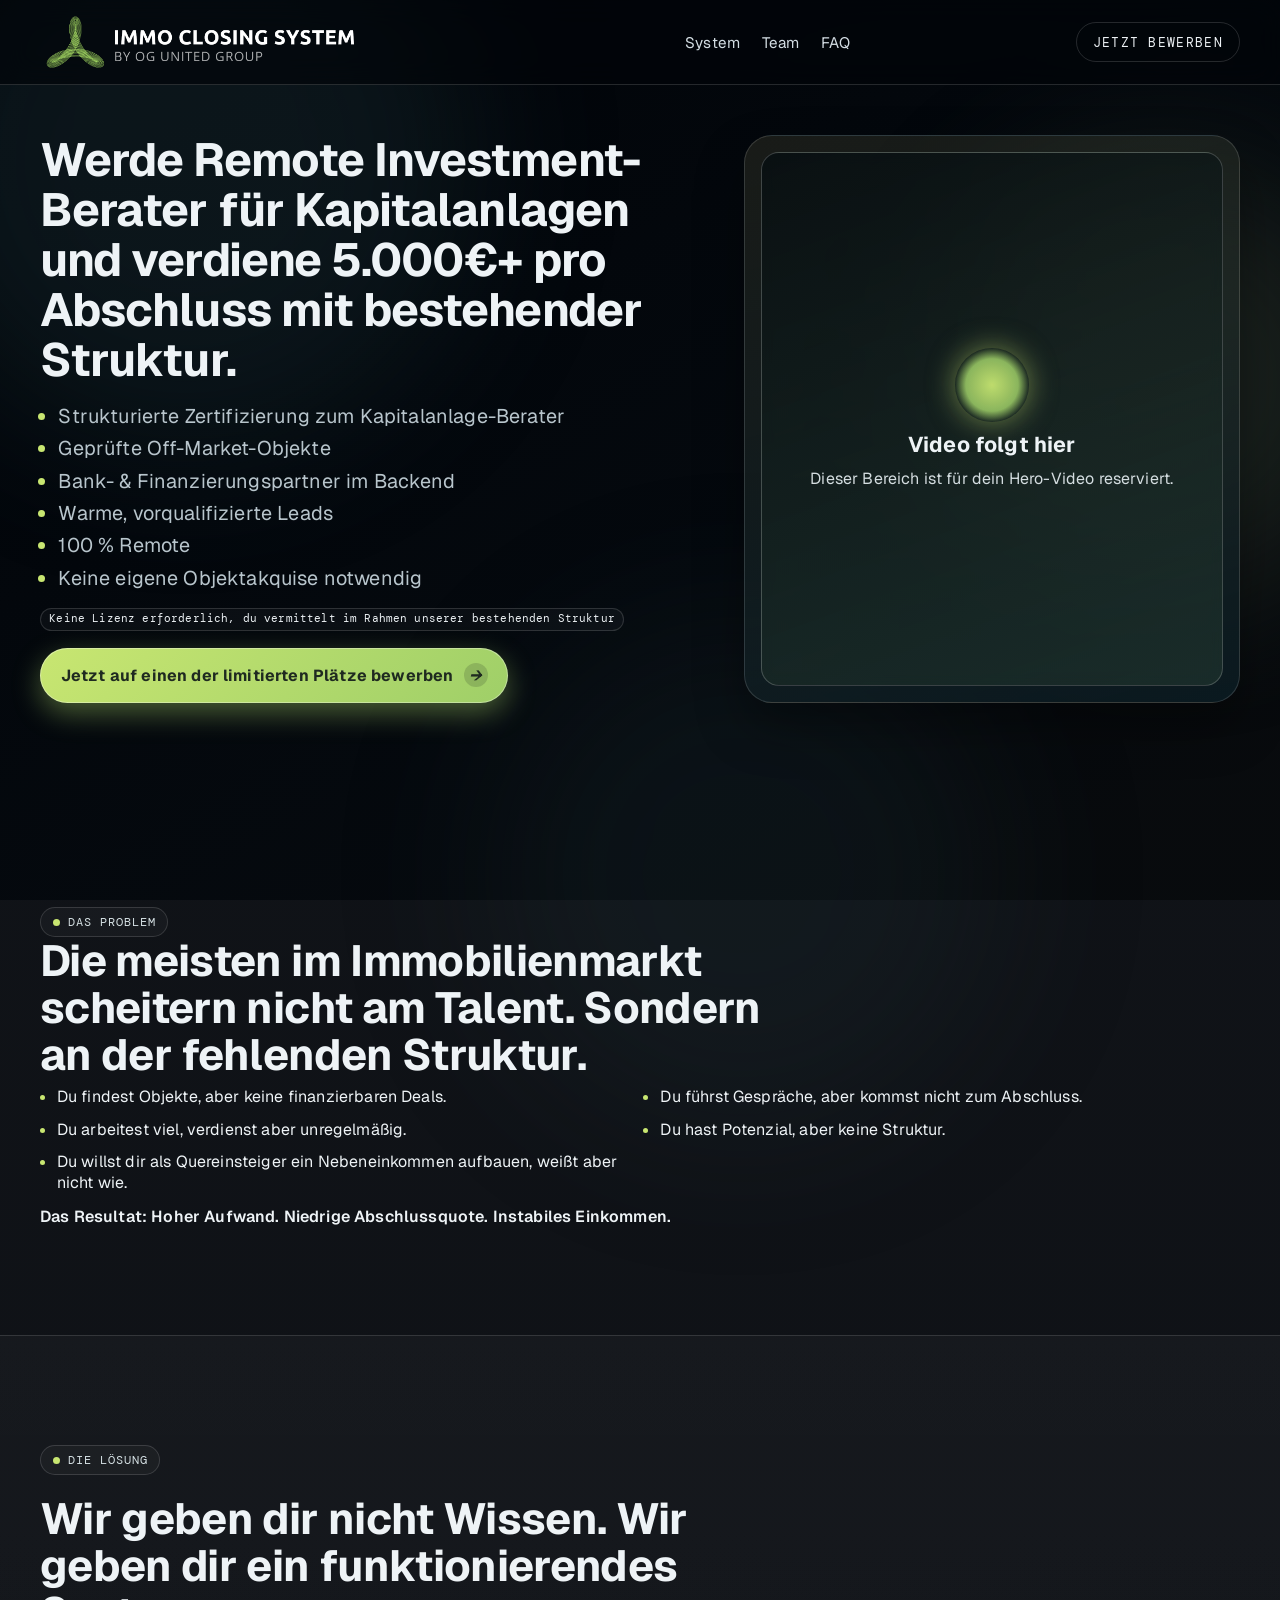
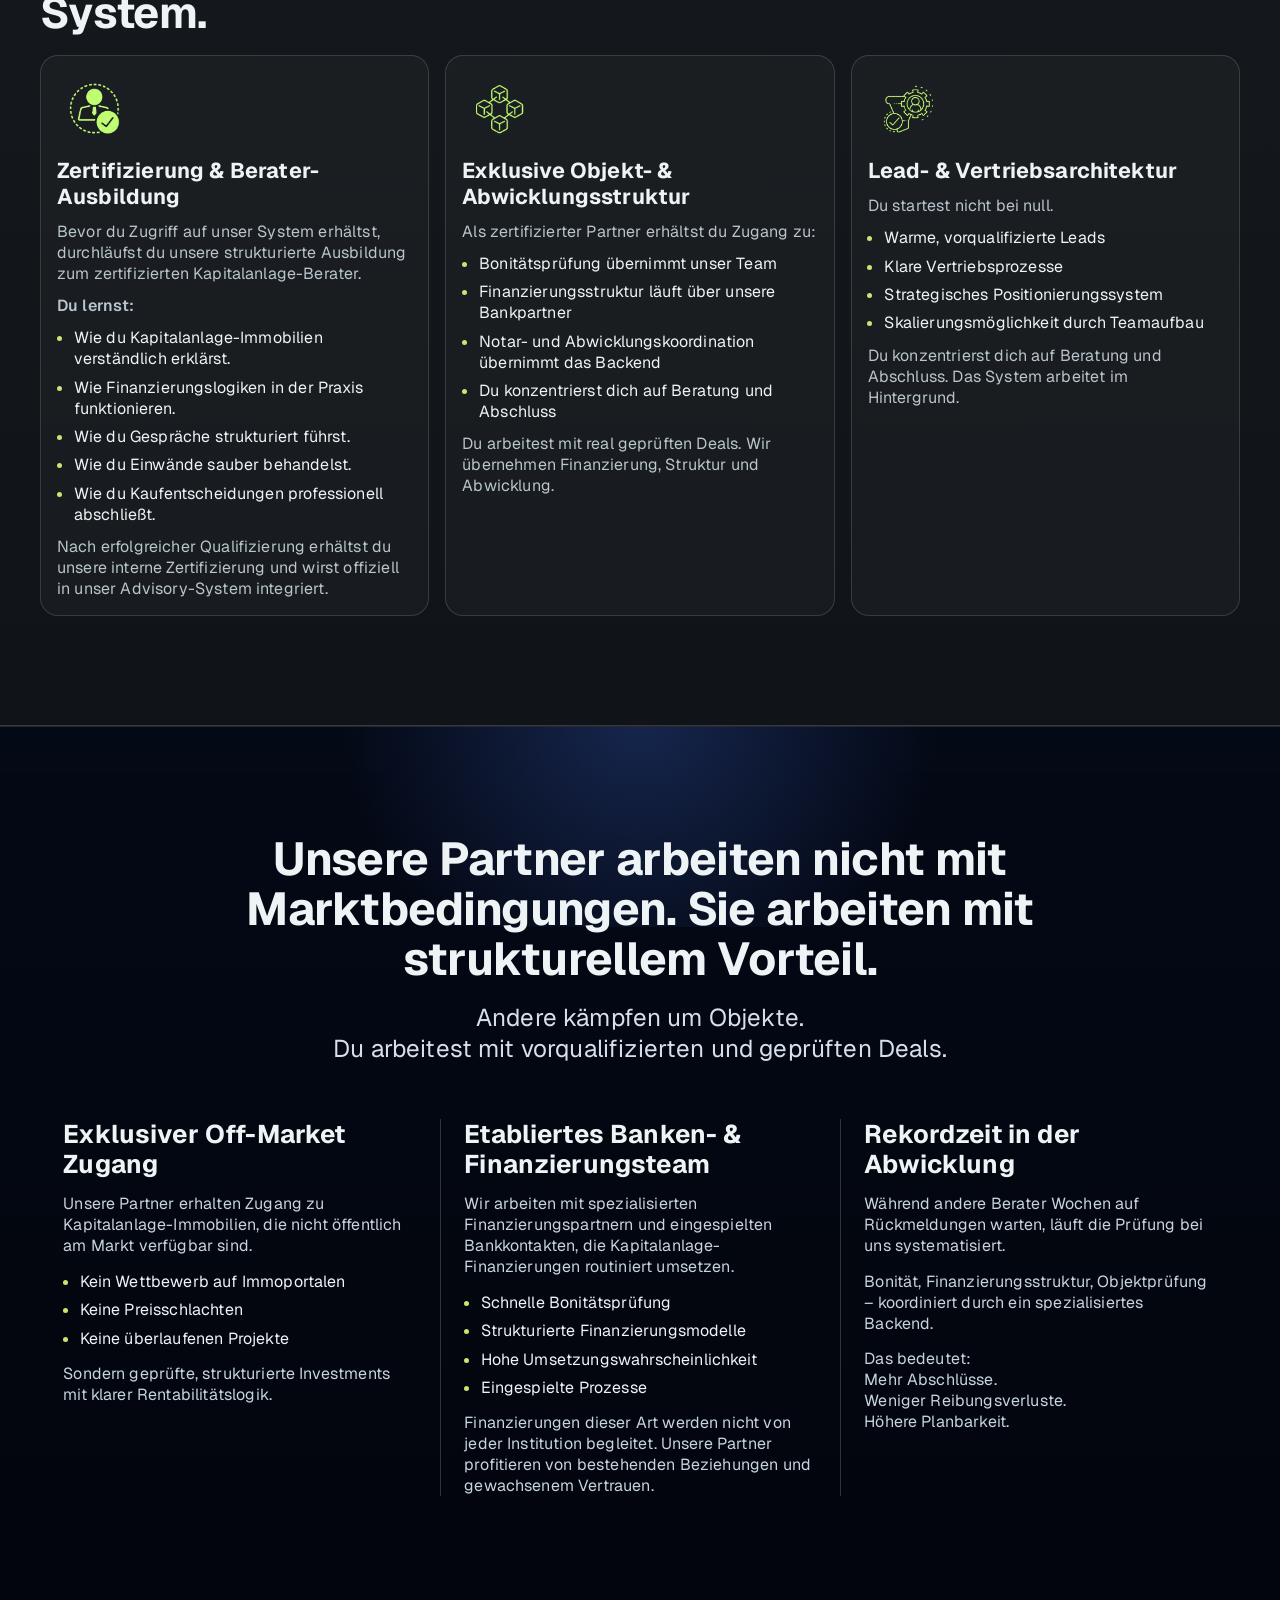
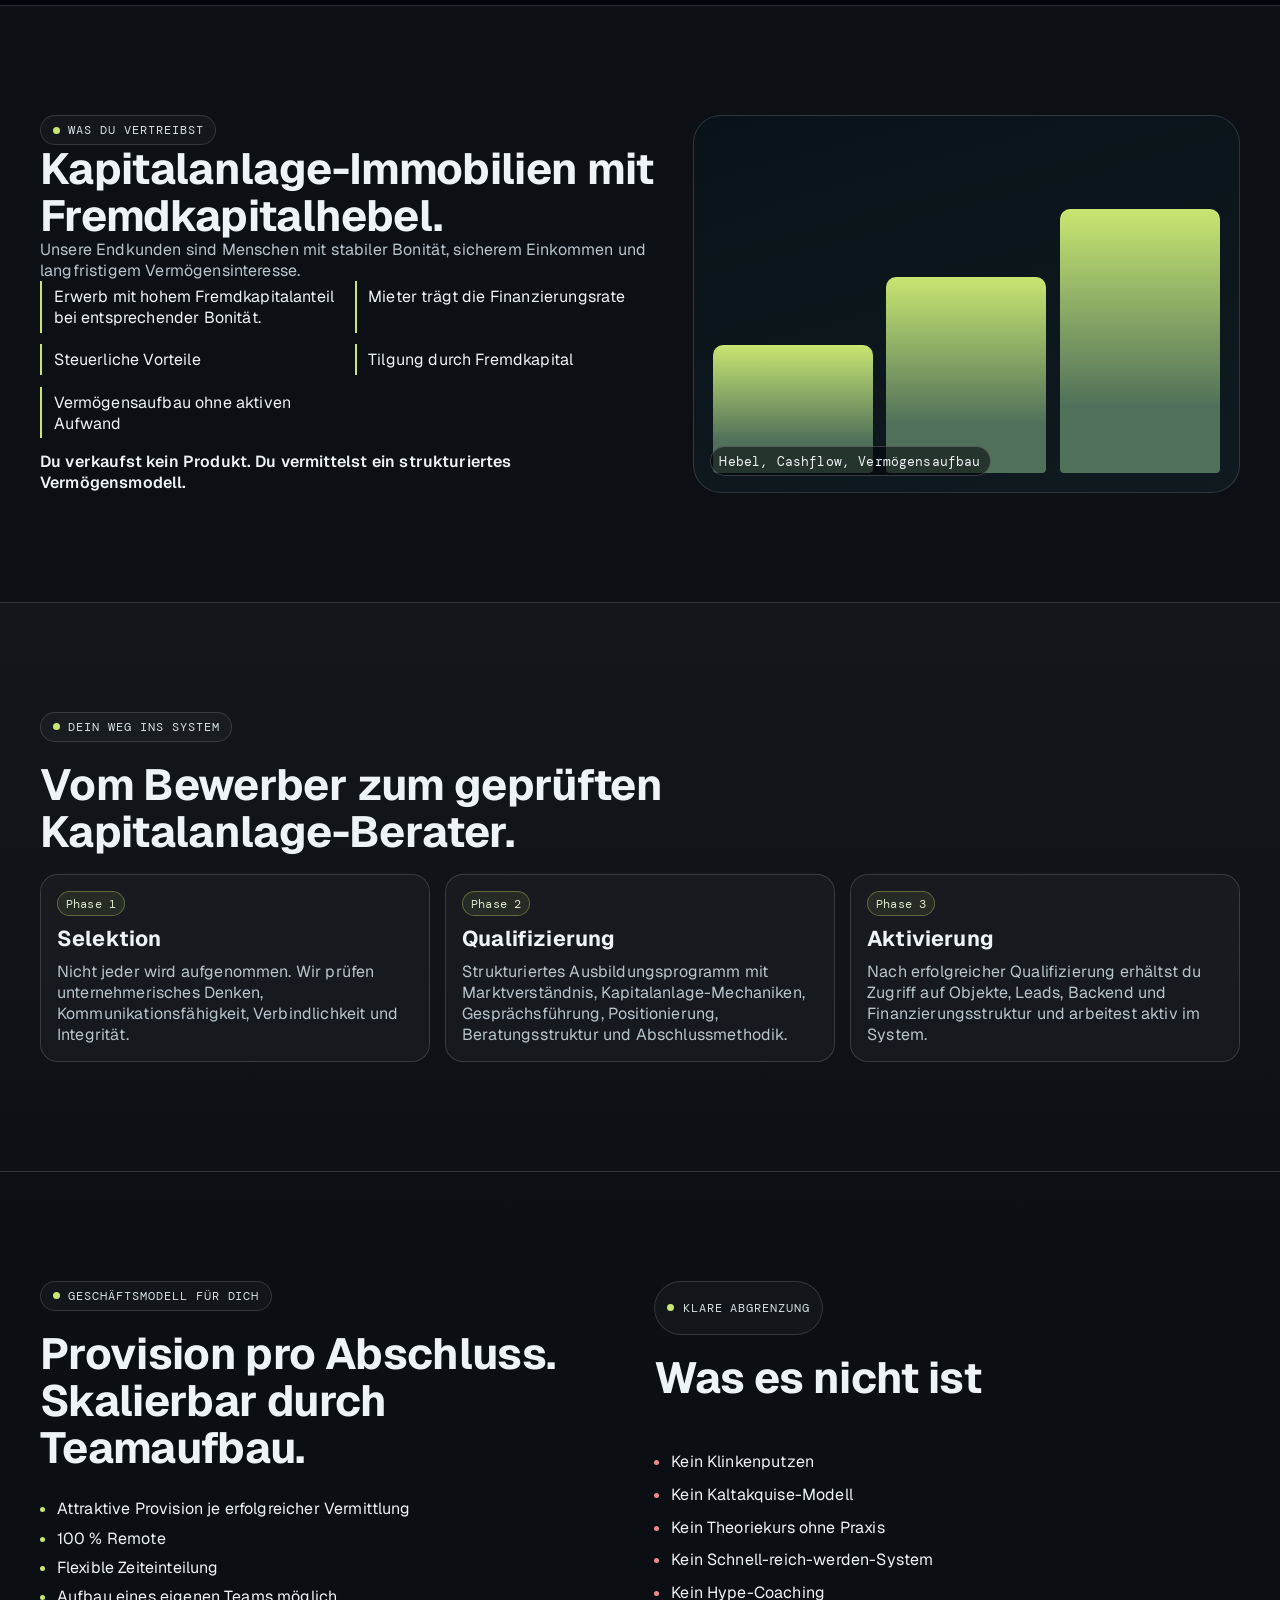
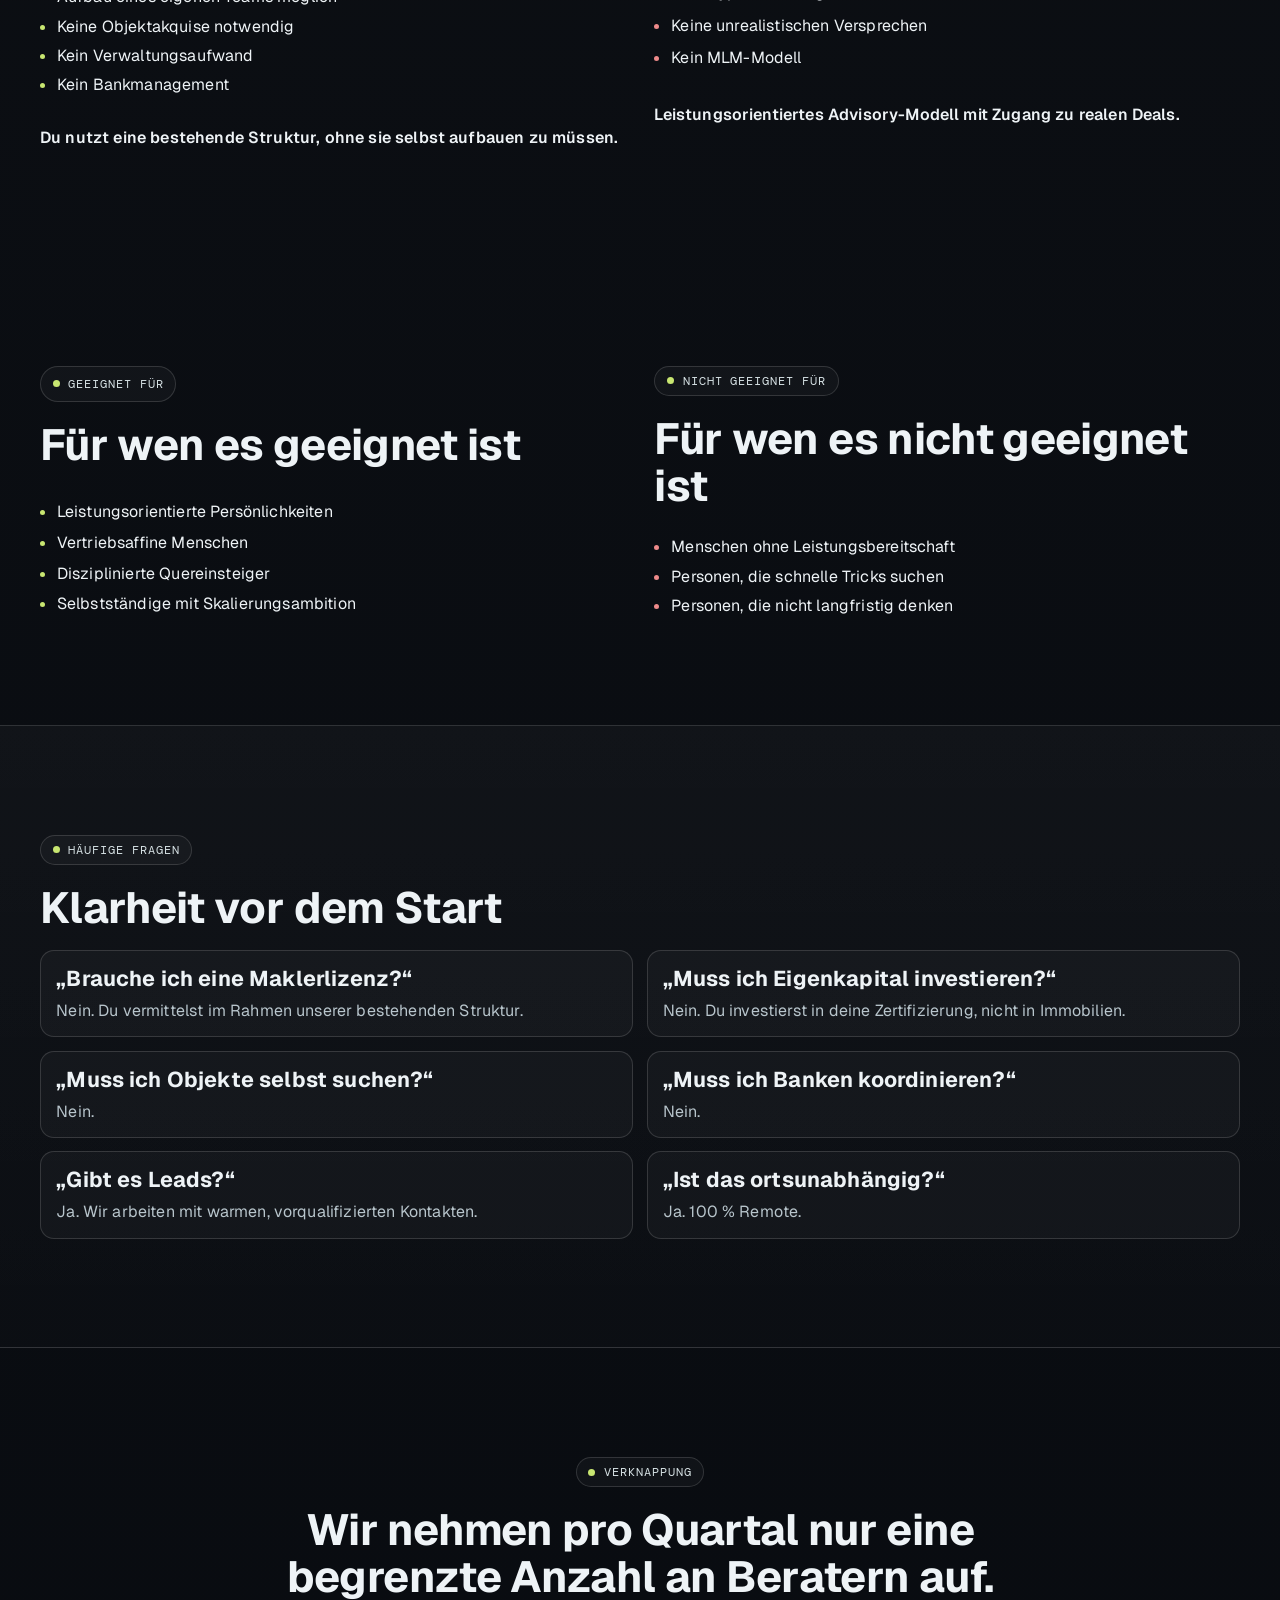
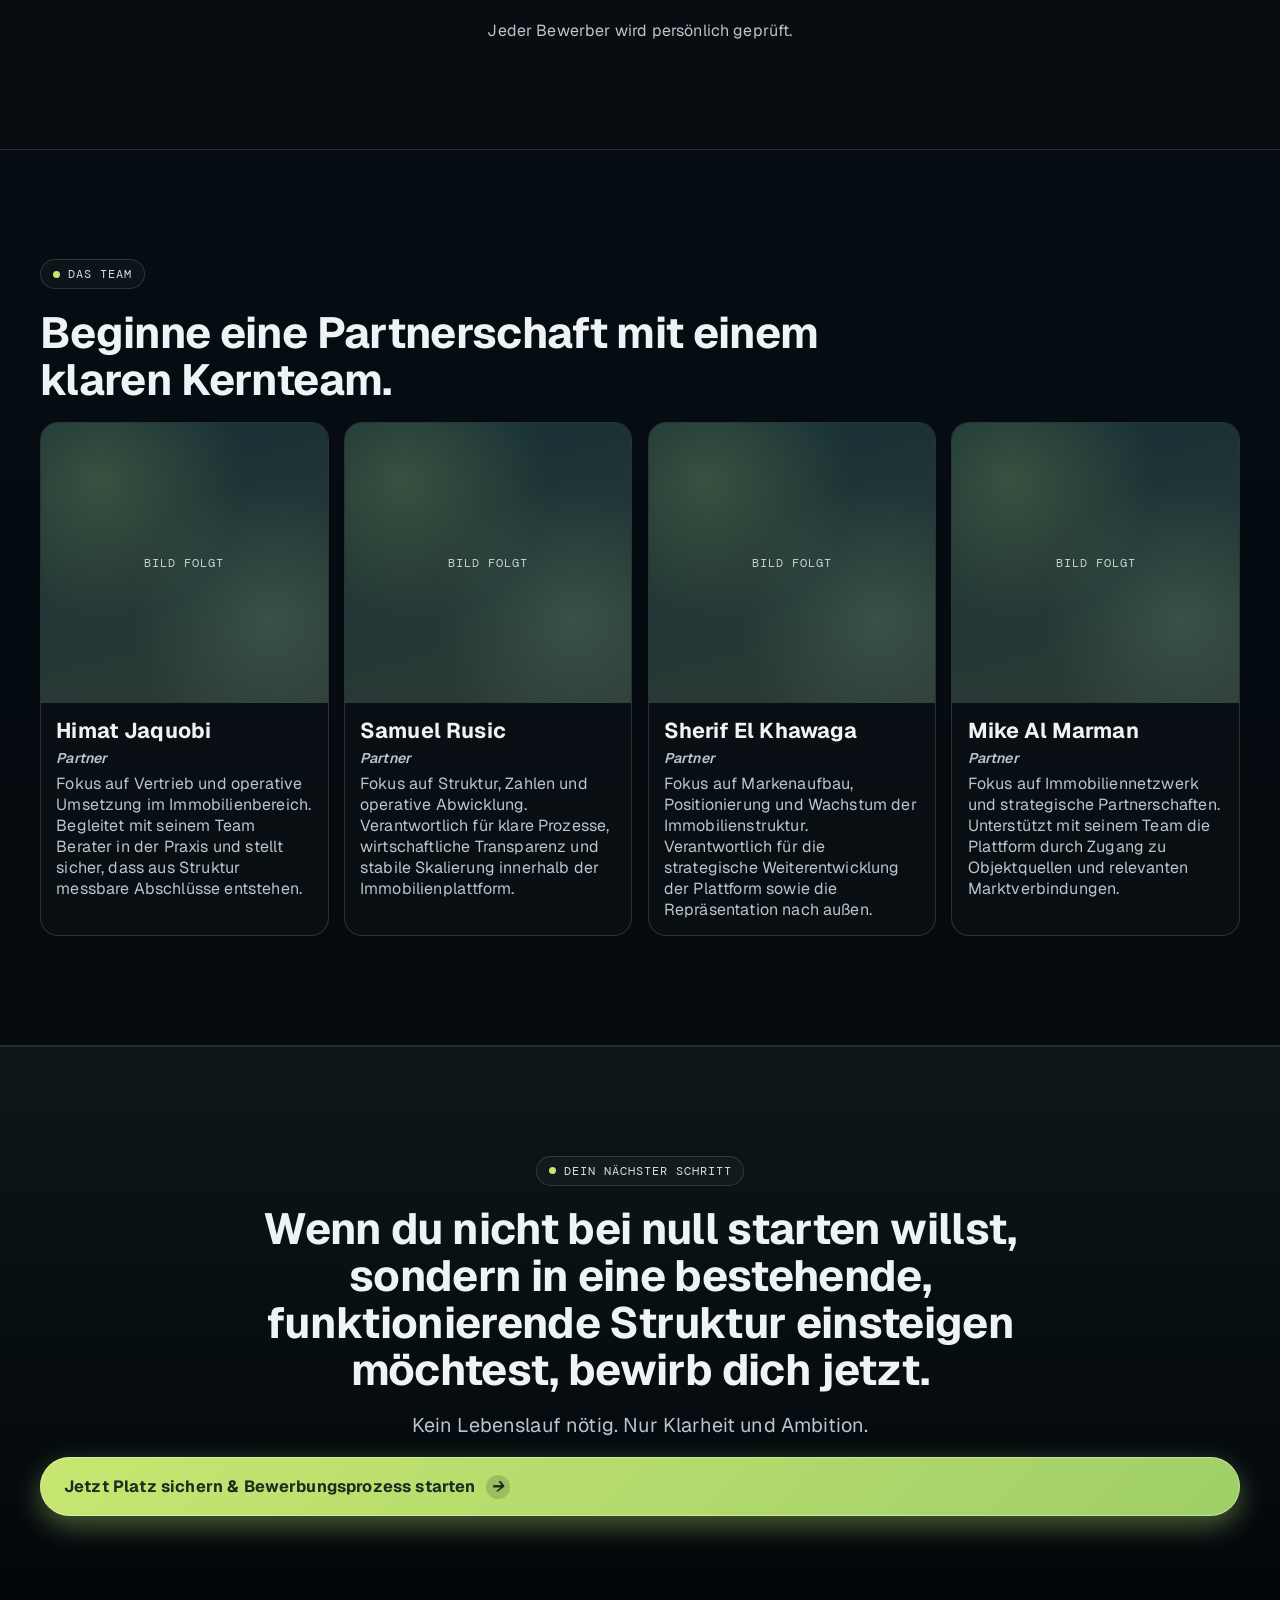
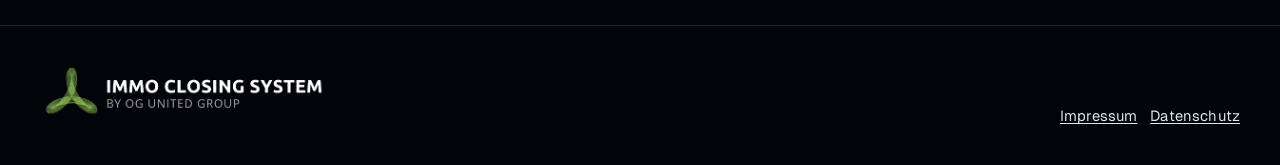
==== commit 644e687a: "Update landing page copy and team section styling" ====
--- a/index.html
+++ b/index.html
@@ -46,18 +46,20 @@
         <div class="container hero-layout">
           <div class="hero-copy" data-reveal>
             <h1>
-              Werde zertifizierter Remote-Berater für Immobilienkapitalanlagen und sichere dir zusätzlich ein
-              Einkommen von mehreren tausenden Euro mit bewährtem System.
+              Werde Remote Investment-Berater für Kapitalanlagen und verdiene 5.000€+ pro Abschluss mit bestehender
+              Struktur.
             </h1>
-            <p class="lead">
-              Exklusive Ausbildung. Fertige Infrastruktur. Warme Leads. Kein Eigenkapital. Kein Maklerstatus erforderlich.
-              100 % Remote.
-            </p>
+            <ul class="lead hero-benefits">
+              <li>Strukturierte Zertifizierung zum Kapitalanlage-Berater</li>
+              <li>Geprüfte Off-Market-Objekte</li>
+              <li>Bank- &amp; Finanzierungspartner im Backend</li>
+              <li>Warme, vorqualifizierte Leads</li>
+              <li>100 % Remote</li>
+              <li>Keine eigene Objektakquise notwendig</li>
+            </ul>
 
             <div class="pill-row">
-              <span>Kein Coaching</span>
-              <span>Kein Strukturvertrieb</span>
-              <span>Kein klassisches Sales-Training</span>
+              <span>Keine Lizenz erforderlich, du vermittelt im Rahmen unserer bestehenden Struktur</span>
             </div>
 
             <div class="hero-actions">
@@ -87,12 +89,11 @@
             </div>
             <h2>Die meisten im Immobilienmarkt scheitern nicht am Talent. Sondern an der fehlenden Struktur.</h2>
             <ul class="list two-cols">
-              <li>Keine geprüften Objekte</li>
-              <li>Keine Bankenanbindungen</li>
-              <li>Keine Finanzierungsexpertise</li>
-              <li>Keine Backoffice-Prozesse</li>
-              <li>Keine qualifizierten Interessenten</li>
-              <li>Rechtliche Unsicherheiten</li>
+              <li>Du findest Objekte, aber keine finanzierbaren Deals.</li>
+              <li>Du führst Gespräche, aber kommst nicht zum Abschluss.</li>
+              <li>Du arbeitest viel, verdienst aber unregelmäßig.</li>
+              <li>Du hast Potenzial, aber keine Struktur.</li>
+              <li>Du willst dir als Quereinsteiger ein Nebeneinkommen aufbauen, weißt aber nicht wie.</li>
             </ul>
             <p class="result">Das Resultat: Hoher Aufwand. Niedrige Abschlussquote. Instabiles Einkommen.</p>
           </div>
@@ -108,19 +109,19 @@
           <h2>Wir geben dir nicht Wissen. Wir geben dir ein funktionierendes System.</h2>
           <div class="segment-grid">
             <article class="segment-card">
-              <img class="segment-icon" src="assets/segment-1-cert.png" alt="Symbol Zertifizierung und Advisory-Ausbildung" />
-              <h3>Zertifizierung &amp; Advisory-Ausbildung</h3>
+              <img class="segment-icon" src="assets/segment-1-cert.png" alt="Symbol Zertifizierung und Berater-Ausbildung" />
+              <h3>Zertifizierung &amp; Berater-Ausbildung</h3>
               <p>
                 Bevor du Zugriff auf unser System erhältst, durchläufst du unsere strukturierte Ausbildung zum
                 zertifizierten Kapitalanlage-Berater.
               </p>
               <p class="segment-subtitle">Du lernst:</p>
               <ul class="segment-list">
-                <li>Markt- &amp; Investmentverständnis für Kapitalanlage-Immobilien</li>
-                <li>Strukturierte Beratungsführung</li>
-                <li>Einwandbehandlung &amp; Abschlusslogik</li>
-                <li>Positionierung als Investment-Advisor</li>
-                <li>Strategische Vermögensargumentation</li>
+                <li>Wie du Kapitalanlage-Immobilien verständlich erklärst.</li>
+                <li>Wie Finanzierungslogiken in der Praxis funktionieren.</li>
+                <li>Wie du Gespräche strukturiert führst.</li>
+                <li>Wie du Einwände sauber behandelst.</li>
+                <li>Wie du Kaufentscheidungen professionell abschließt.</li>
               </ul>
               <p>
                 Nach erfolgreicher Qualifizierung erhältst du unsere interne Zertifizierung und wirst offiziell in
@@ -132,11 +133,10 @@
               <h3>Exklusive Objekt- &amp; Abwicklungsstruktur</h3>
               <p>Als zertifizierter Partner erhältst du Zugang zu:</p>
               <ul class="segment-list">
-                <li>Geprüften Kapitalanlage-Immobilien</li>
-                <li>Banken- &amp; Finanzierungspartnern</li>
-                <li>Bonitätsprüfung der Käufer</li>
-                <li>Vollständiger Backend-Abwicklung</li>
-                <li>Juristischer und administrativer Struktur</li>
+                <li>Bonitätsprüfung übernimmt unser Team</li>
+                <li>Finanzierungsstruktur läuft über unsere Bankpartner</li>
+                <li>Notar- und Abwicklungskoordination übernimmt das Backend</li>
+                <li>Du konzentrierst dich auf Beratung und Abschluss</li>
               </ul>
               <p>Du arbeitest mit real geprüften Deals. Wir übernehmen Finanzierung, Struktur und Abwicklung.</p>
             </article>
@@ -161,8 +161,8 @@
           <div class="advantage-intro">
             <h2>Unsere Partner arbeiten nicht mit Marktbedingungen. Sie arbeiten mit strukturellem Vorteil.</h2>
             <p class="advantage-sub">
-              Während andere Berater um Objekte, Banken und Finanzierung kämpfen, operierst du innerhalb eines
-              geschlossenen Systems.
+              Andere kämpfen um Objekte.<br />
+              Du arbeitest mit vorqualifizierten und geprüften Deals.
             </p>
           </div>
 
@@ -233,7 +233,7 @@
               Vermögensinteresse.
             </p>
             <div class="feature-grid">
-              <div>Erwerb ohne Eigenkapital (bei entsprechender Bonität)</div>
+              <div>Erwerb mit hohem Fremdkapitalanteil bei entsprechender Bonität.</div>
               <div>Mieter trägt die Finanzierungsrate</div>
               <div>Steuerliche Vorteile</div>
               <div>Tilgung durch Fremdkapital</div>
@@ -312,11 +312,13 @@
             </div>
             <h2>Was es nicht ist</h2>
             <ul class="list negative">
-              <li>Kein Maklerjob</li>
               <li>Kein Klinkenputzen</li>
               <li>Kein Kaltakquise-Modell</li>
-              <li>Kein MLM-Massenvertrieb</li>
               <li>Kein Theoriekurs ohne Praxis</li>
+              <li>Kein Schnell-reich-werden-System</li>
+              <li>Kein Hype-Coaching</li>
+              <li>Keine unrealistischen Versprechen</li>
+              <li>Kein MLM-Modell</li>
             </ul>
             <p class="result">Leistungsorientiertes Advisory-Modell mit Zugang zu realen Deals.</p>
           </div>
@@ -332,11 +334,10 @@
             </div>
             <h2>Für wen es geeignet ist</h2>
             <ul class="list">
-              <li>Ambitionierte Einsteiger mit Drive</li>
-              <li>Vertriebsstarke Persönlichkeiten</li>
-              <li>Selbstständige, die skalieren wollen</li>
-              <li>Menschen mit unternehmerischem Denken</li>
-              <li>Quereinsteiger mit Disziplin</li>
+              <li>Leistungsorientierte Persönlichkeiten</li>
+              <li>Vertriebsaffine Menschen</li>
+              <li>Disziplinierte Quereinsteiger</li>
+              <li>Selbstständige mit Skalierungsambition</li>
             </ul>
           </div>
           <div class="content-block">
@@ -346,10 +347,9 @@
             </div>
             <h2>Für wen es nicht geeignet ist</h2>
             <ul class="list negative">
-              <li>Personen ohne Leistungsbereitschaft</li>
-              <li>Menschen, die schnelle Tricks suchen</li>
-              <li>Personen ohne Kommunikationsfähigkeit</li>
-              <li>Menschen, die kein unternehmerisches Risiko tragen wollen</li>
+              <li>Menschen ohne Leistungsbereitschaft</li>
+              <li>Personen, die schnelle Tricks suchen</li>
+              <li>Personen, die nicht langfristig denken</li>
             </ul>
           </div>
         </div>
@@ -365,11 +365,11 @@
           <div class="faq-grid">
             <article class="faq-item">
               <h3>„Brauche ich eine Maklerlizenz?“</h3>
-              <p>Nein. Du vermittelst im Rahmen unserer Struktur.</p>
+              <p>Nein. Du vermittelst im Rahmen unserer bestehenden Struktur.</p>
             </article>
             <article class="faq-item">
               <h3>„Muss ich Eigenkapital investieren?“</h3>
-              <p>Nein.</p>
+              <p>Nein. Du investierst in deine Zertifizierung, nicht in Immobilien.</p>
             </article>
             <article class="faq-item">
               <h3>„Muss ich Objekte selbst suchen?“</h3>
@@ -381,7 +381,7 @@
             </article>
             <article class="faq-item">
               <h3>„Gibt es Leads?“</h3>
-              <p>Ja, warme und vorqualifizierte Kontakte.</p>
+              <p>Ja. Wir arbeiten mit warmen, vorqualifizierten Kontakten.</p>
             </article>
             <article class="faq-item">
               <h3>„Ist das ortsunabhängig?“</h3>
@@ -397,8 +397,8 @@
             <span class="label-dot"></span>
             Verknappung
           </div>
-          <h2>Wir nehmen nur eine limitierte Anzahl an Beratern pro Quartal auf.</h2>
-          <p class="muted">Qualität vor Quantität. Jeder neue Partner wird persönlich geprüft.</p>
+          <h2>Wir nehmen pro Quartal nur eine begrenzte Anzahl an Beratern auf.</h2>
+          <p class="muted">Jeder Bewerber wird persönlich geprüft.</p>
         </div>
       </section>
 
@@ -415,8 +415,12 @@
                 <div class="photo-placeholder">Bild folgt</div>
               </div>
               <div class="team-info">
-                <h3>Himat Jaqoubi</h3>
-                <p>CEO</p>
+                <h3>Himat Jaquobi</h3>
+                <p class="team-role">Partner</p>
+                <p>
+                  Fokus auf Vertrieb und operative Umsetzung im Immobilienbereich. Begleitet mit seinem Team Berater in
+                  der Praxis und stellt sicher, dass aus Struktur messbare Abschlüsse entstehen.
+                </p>
               </div>
             </article>
             <article class="team-card">
@@ -425,7 +429,11 @@
               </div>
               <div class="team-info">
                 <h3>Samuel Rusic</h3>
-                <p>CEO</p>
+                <p class="team-role">Partner</p>
+                <p>
+                  Fokus auf Struktur, Zahlen und operative Abwicklung. Verantwortlich für klare Prozesse,
+                  wirtschaftliche Transparenz und stabile Skalierung innerhalb der Immobilienplattform.
+                </p>
               </div>
             </article>
             <article class="team-card">
@@ -434,7 +442,11 @@
               </div>
               <div class="team-info">
                 <h3>Sherif El Khawaga</h3>
-                <p>COO</p>
+                <p class="team-role">Partner</p>
+                <p>
+                  Fokus auf Markenaufbau, Positionierung und Wachstum der Immobilienstruktur. Verantwortlich für die
+                  strategische Weiterentwicklung der Plattform sowie die Repräsentation nach außen.
+                </p>
               </div>
             </article>
             <article class="team-card">
@@ -443,7 +455,11 @@
               </div>
               <div class="team-info">
                 <h3>Mike Al Marman</h3>
-                <p>Teamleiter</p>
+                <p class="team-role">Partner</p>
+                <p>
+                  Fokus auf Immobiliennetzwerk und strategische Partnerschaften. Unterstützt mit seinem Team die
+                  Plattform durch Zugang zu Objektquellen und relevanten Marktverbindungen.
+                </p>
               </div>
             </article>
           </div>
@@ -456,7 +472,10 @@
             <span class="label-dot"></span>
             Dein nächster Schritt
           </div>
-          <h2>Wenn du Zugang zu einer funktionierenden Kapitalanlage-Struktur willst, ist das deine Bewerbung.</h2>
+          <h2>
+            Wenn du nicht bei null starten willst, sondern in eine bestehende, funktionierende Struktur einsteigen
+            möchtest, bewirb dich jetzt.
+          </h2>
           <p class="lead">Kein Lebenslauf nötig. Nur Klarheit und Ambition.</p>
           <a class="btn-primary large" href="#">
             <span>Jetzt Platz sichern &amp; Bewerbungsprozess starten</span>
--- a/styles.css
+++ b/styles.css
@@ -243,6 +243,17 @@
   font-size: clamp(1rem, 1.9vw, 1.24rem);
 }
 
+.hero-benefits {
+  margin: 0;
+  padding-left: 1.15rem;
+  display: grid;
+  gap: 0.4rem;
+}
+
+.hero-benefits li::marker {
+  color: var(--accent);
+}
+
 .muted {
   color: var(--muted);
   max-width: 65ch;
@@ -499,8 +510,8 @@
 }
 
 .segment-icon {
-  width: 58px;
-  height: 58px;
+  width: calc(58px * 1.3);
+  height: calc(58px * 1.3);
   object-fit: contain;
 }
 
@@ -736,6 +747,13 @@
 
 .team-info p {
   color: var(--muted);
+}
+
+.team-role {
+  color: #e2ecf1;
+  font-weight: 600;
+  font-size: 0.88rem;
+  font-style: italic;
 }
 
 .final-cta {
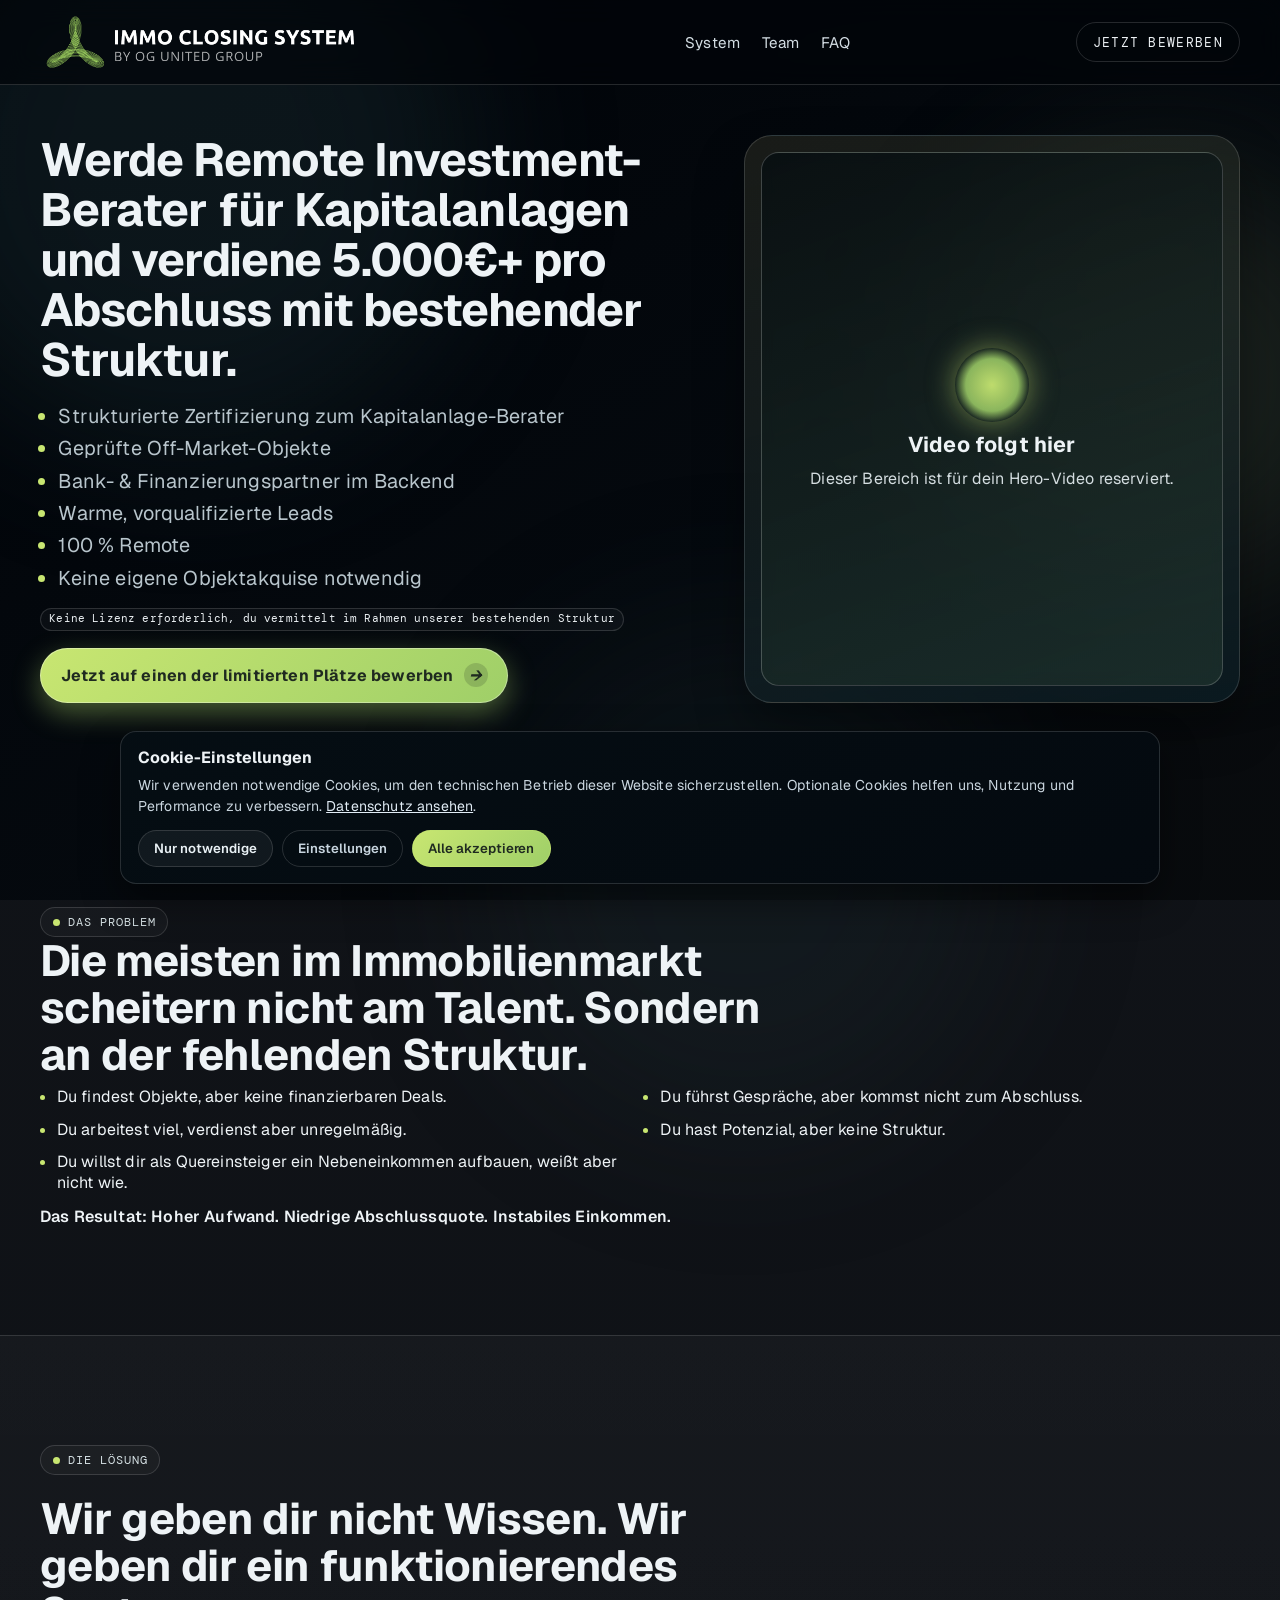
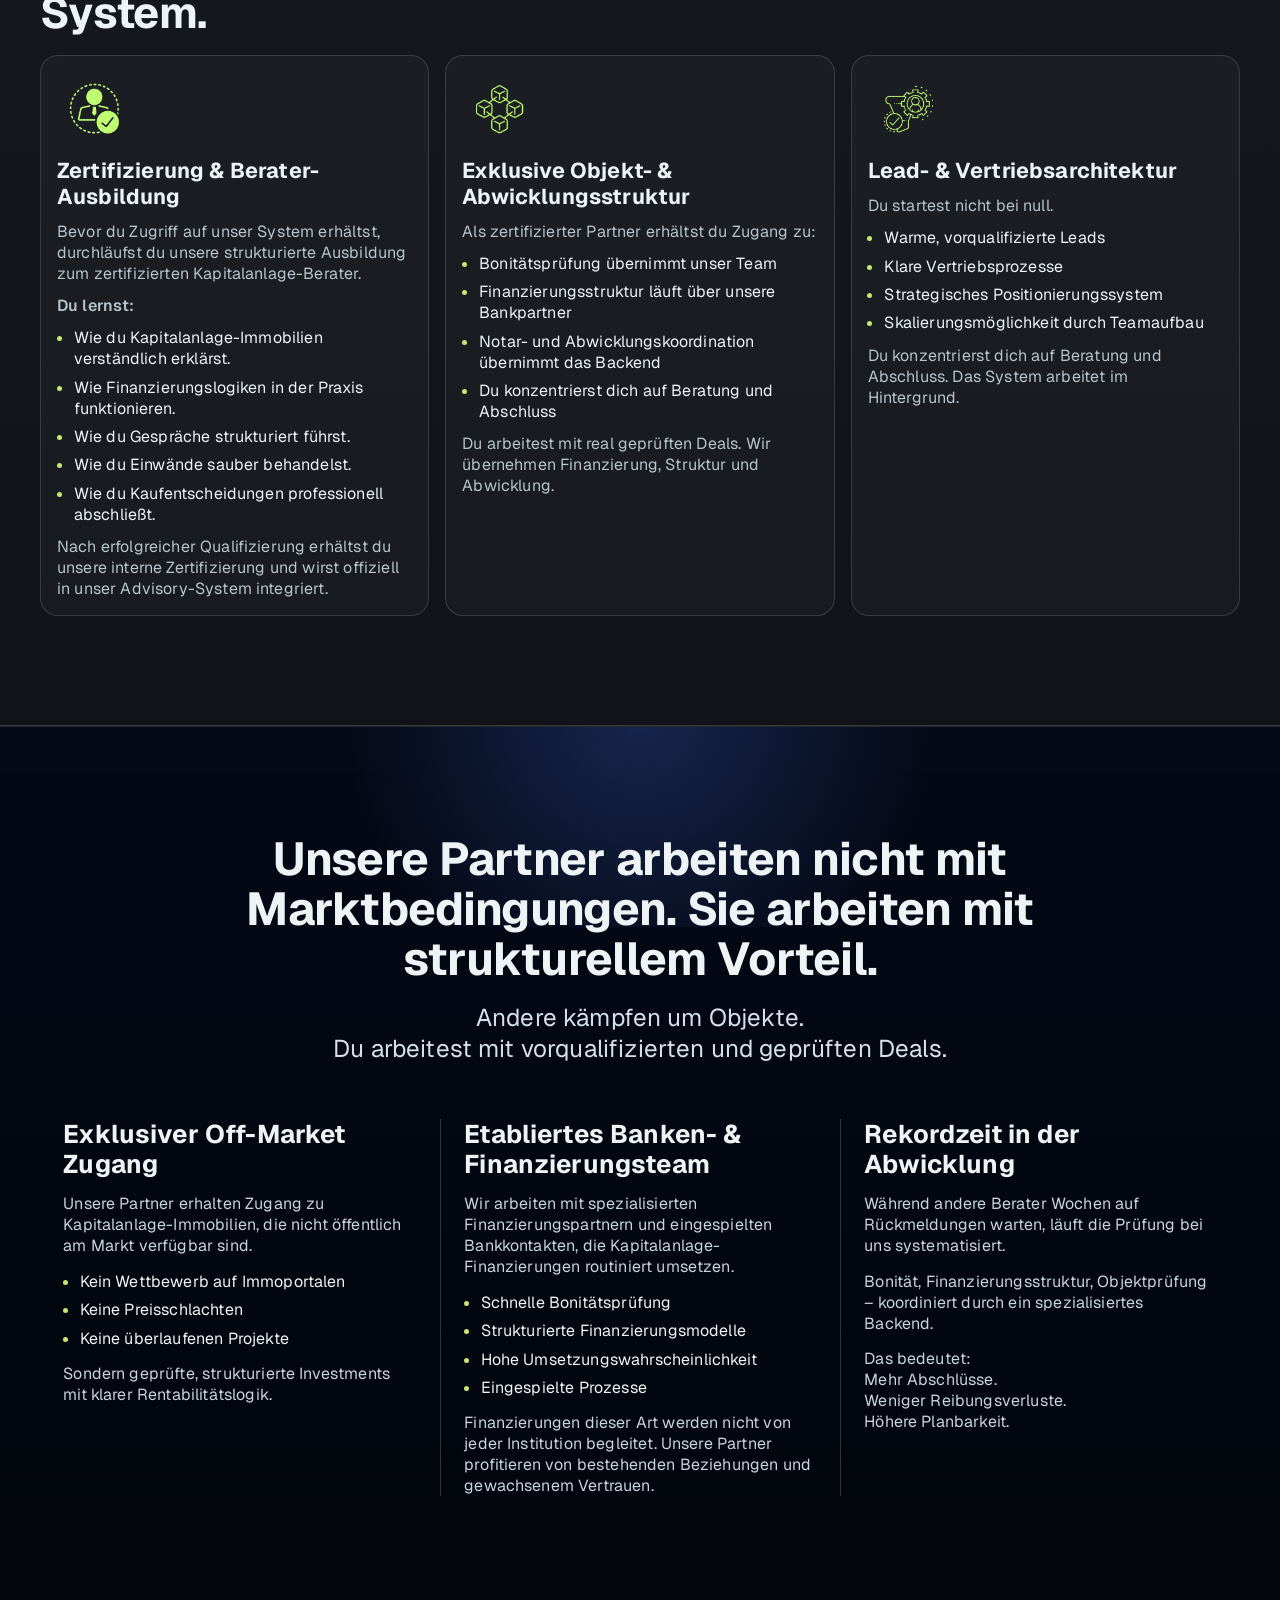
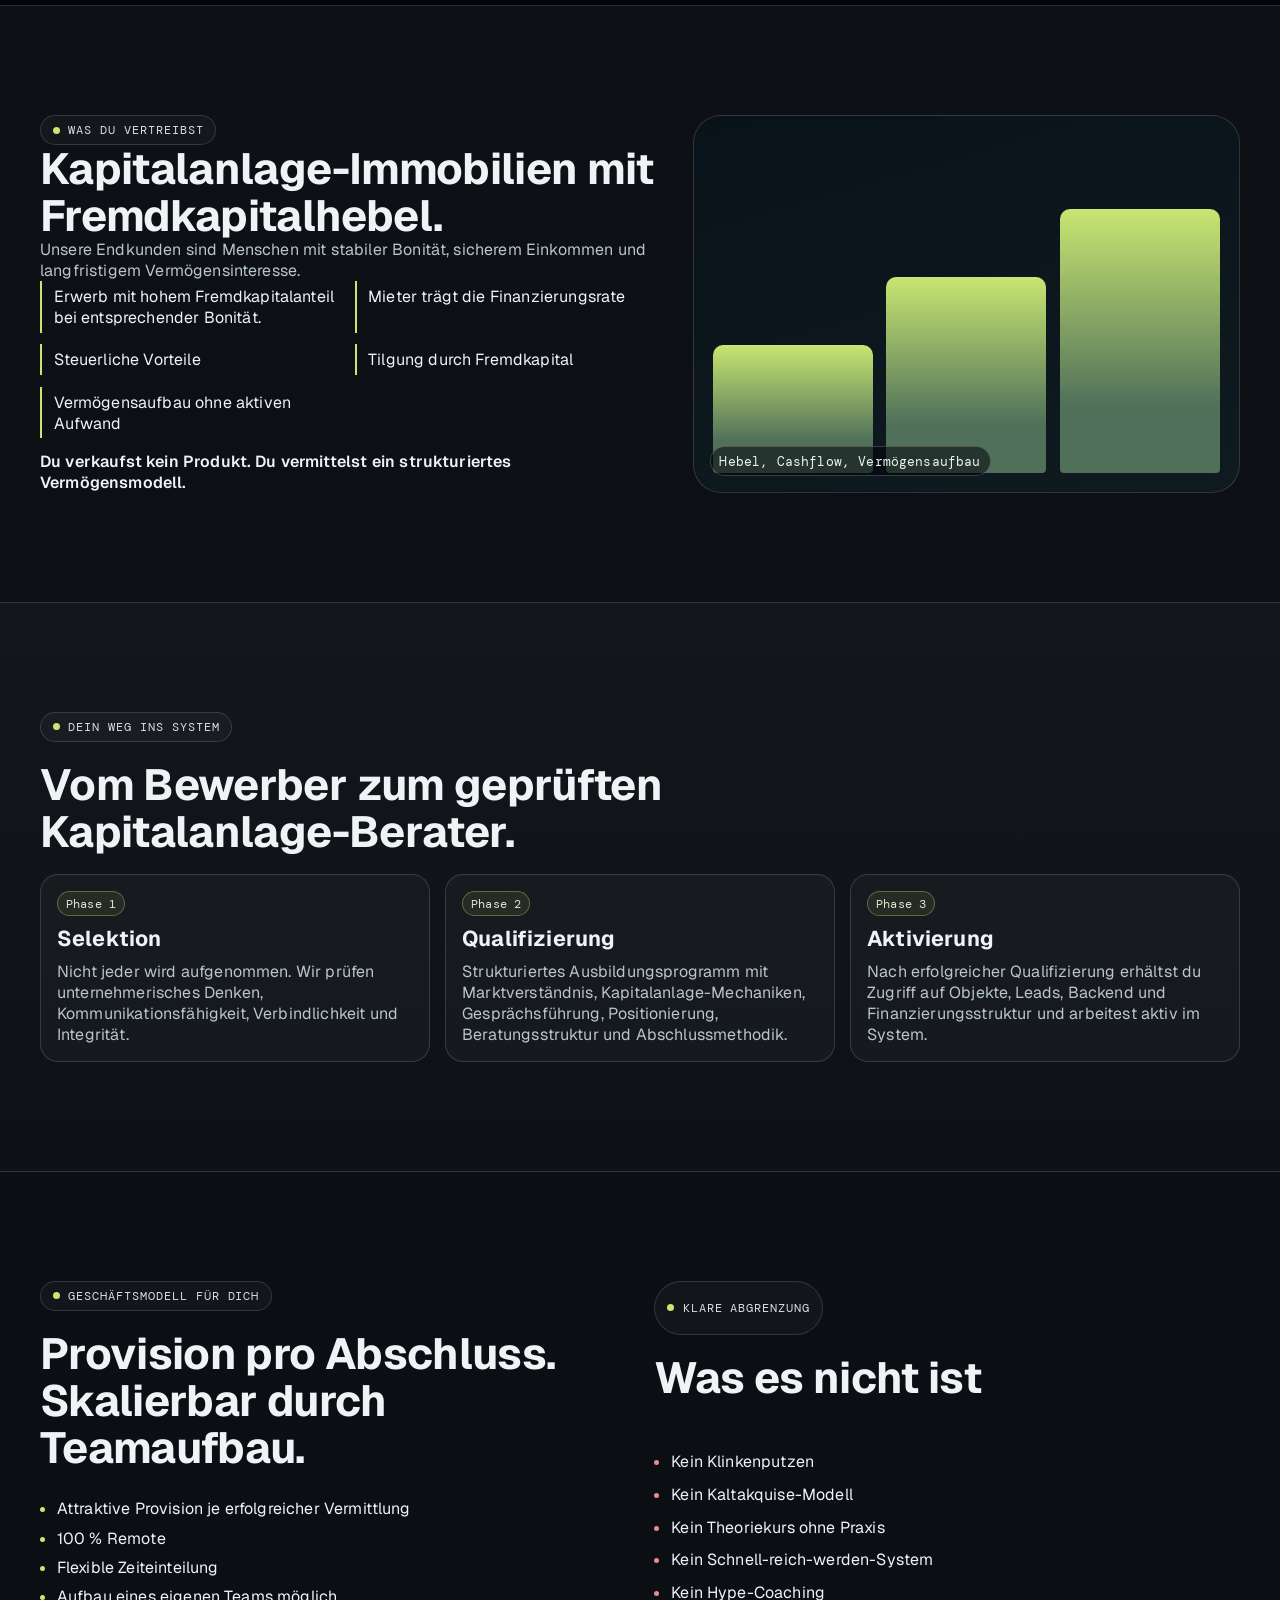
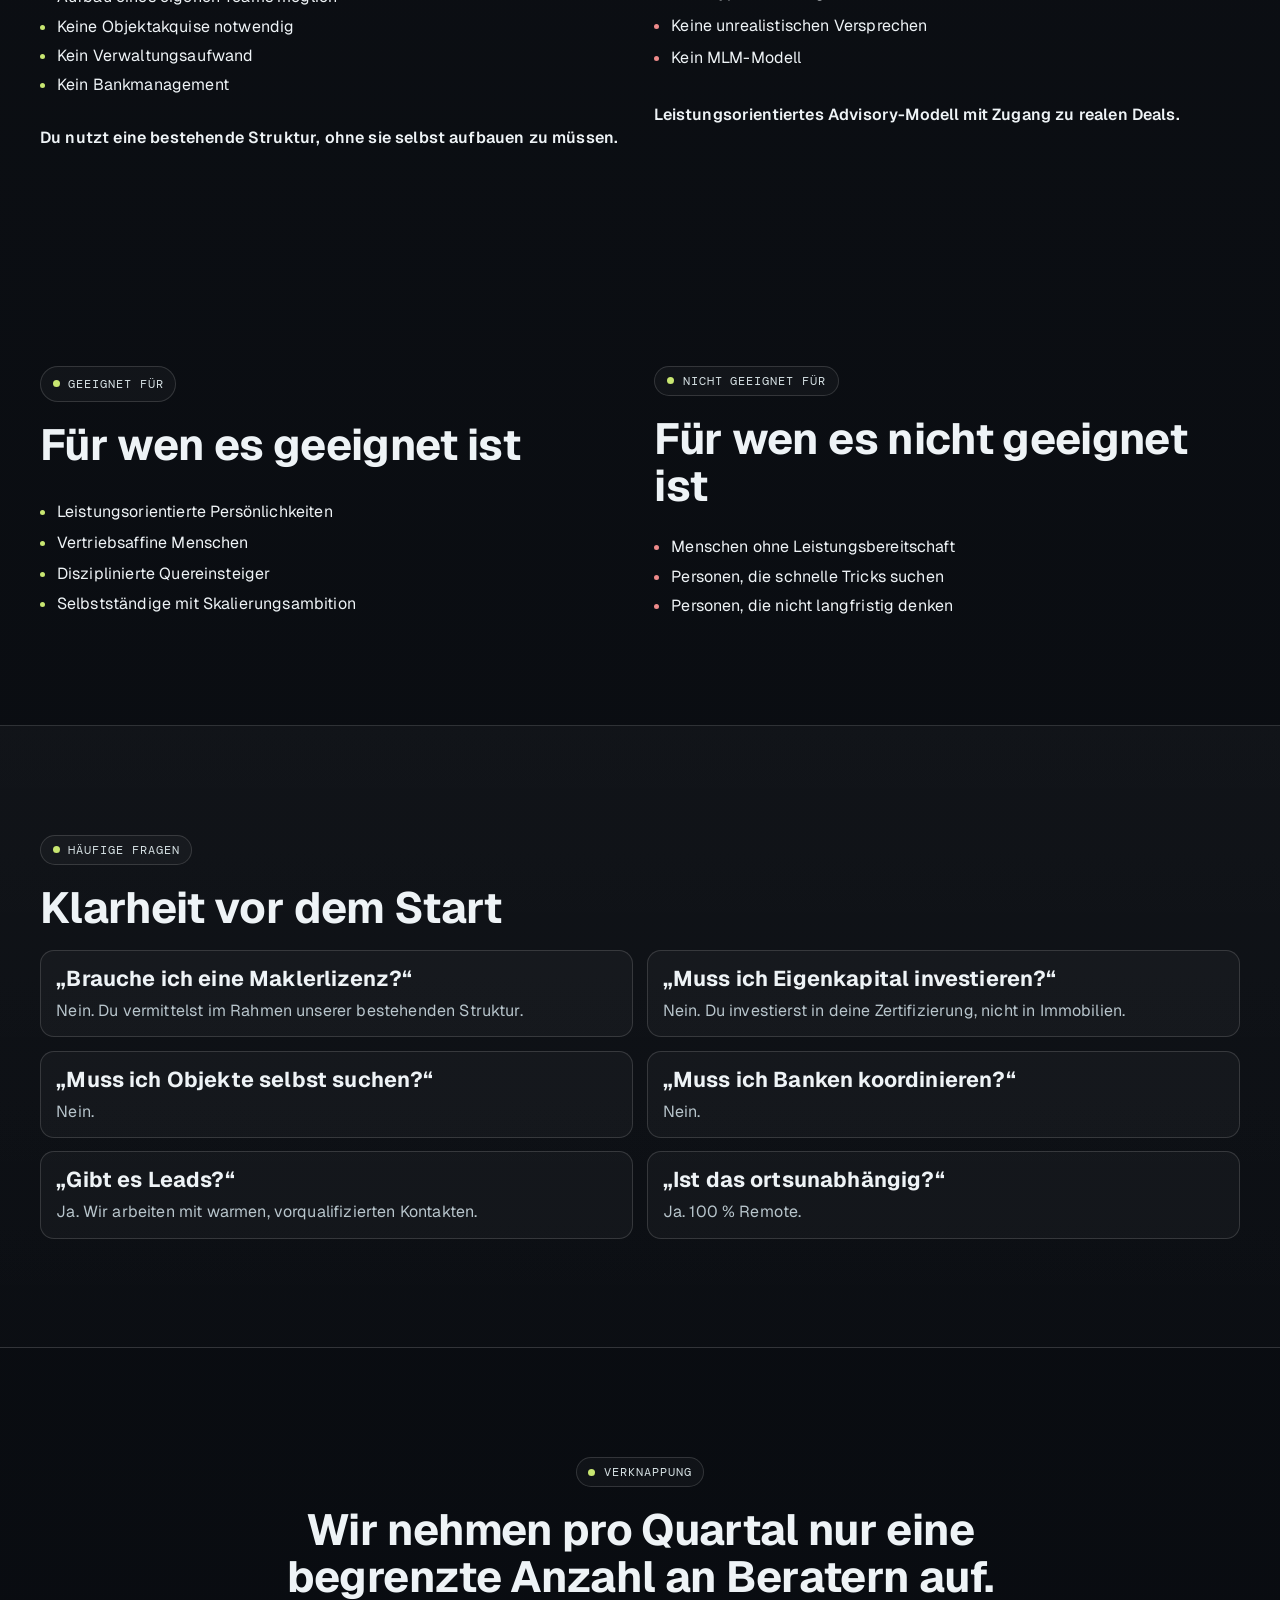
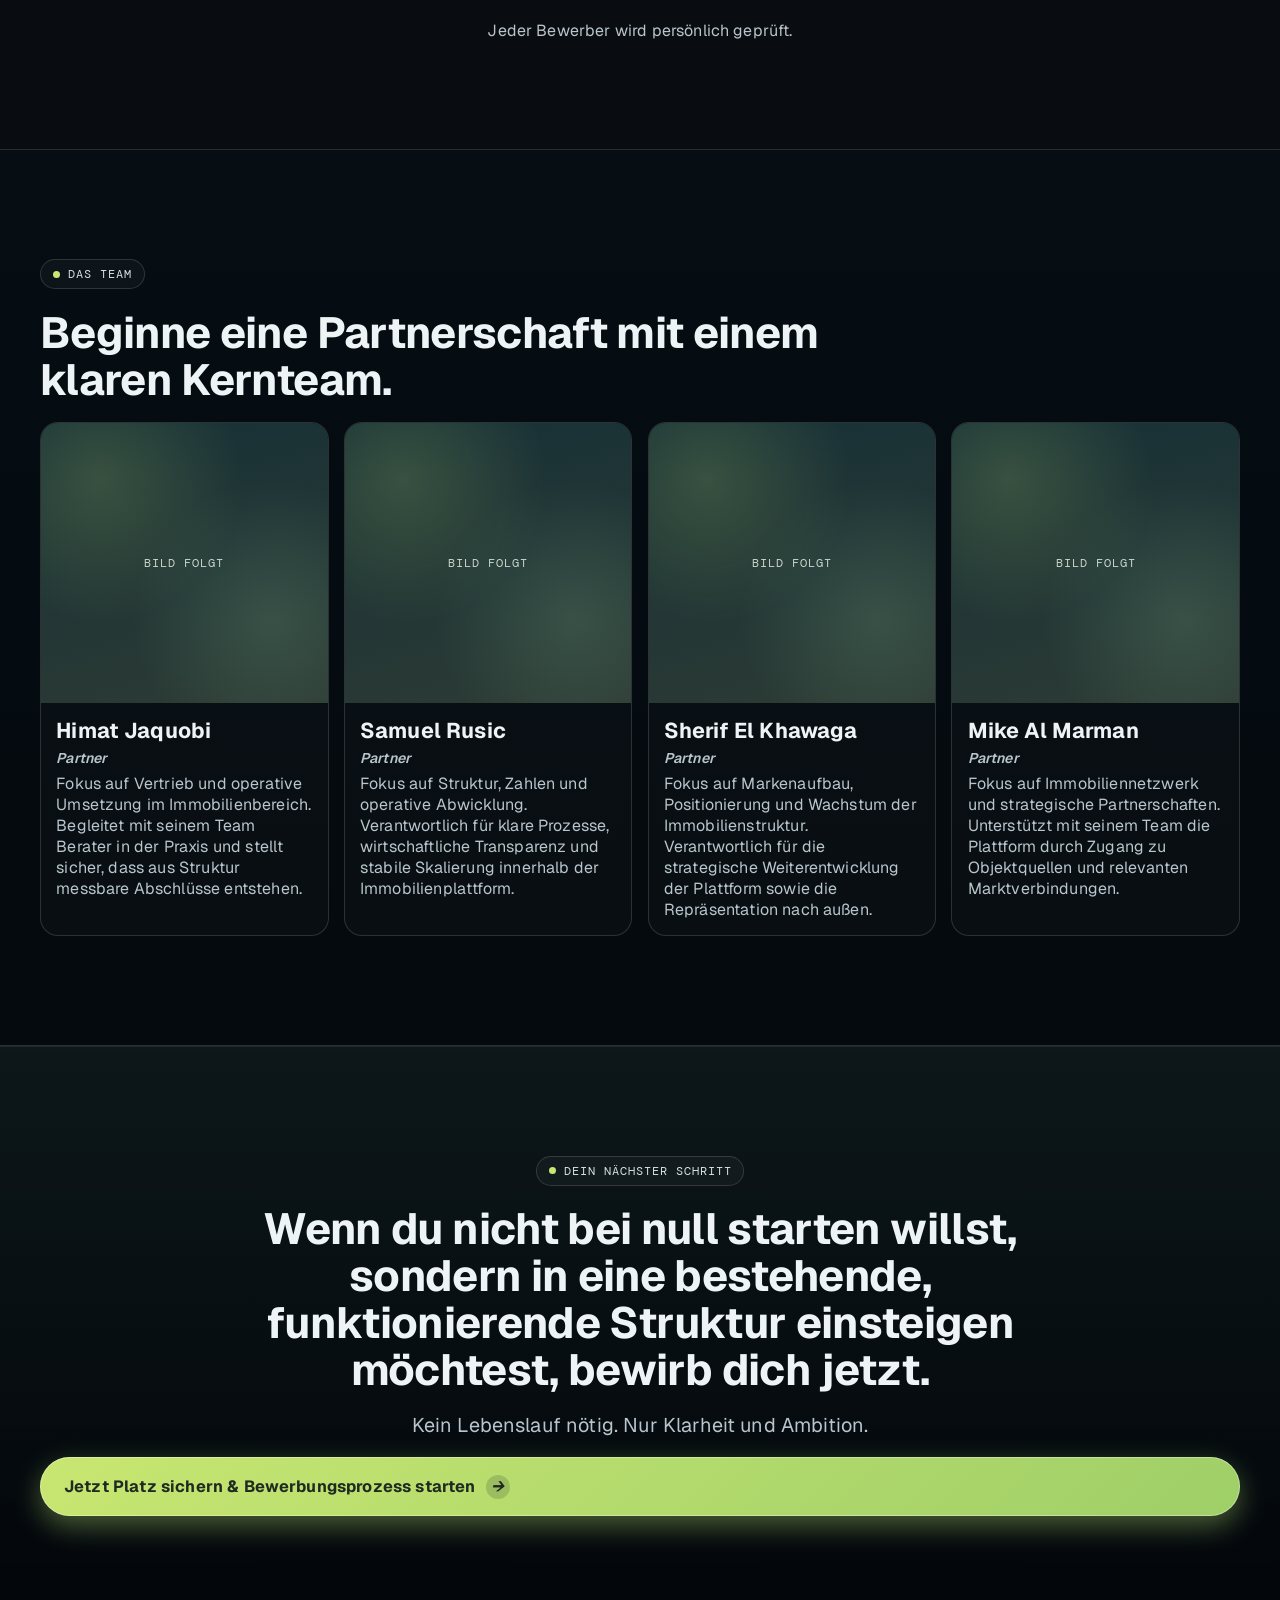
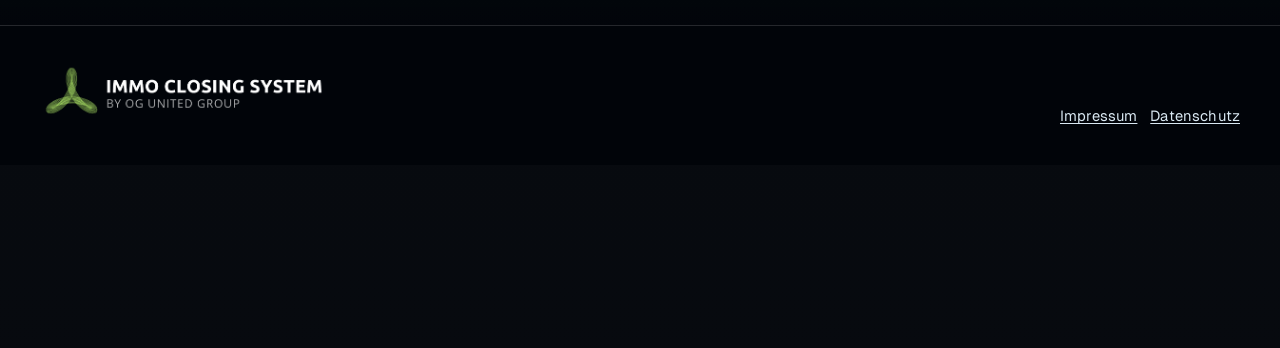
==== commit c9e12432: "Add professional cookie banner with consent controls" ====
--- a/index.html
+++ b/index.html
@@ -497,6 +497,69 @@
       </div>
     </footer>
 
+    <section
+      class="cookie-banner"
+      id="cookie-banner"
+      role="dialog"
+      aria-label="Cookie-Einstellungen"
+      aria-live="polite"
+      aria-hidden="true"
+    >
+      <div class="cookie-banner-inner">
+        <div class="cookie-copy">
+          <h2>Cookie-Einstellungen</h2>
+          <p>
+            Wir verwenden notwendige Cookies, um den technischen Betrieb dieser Website sicherzustellen. Optionale
+            Cookies helfen uns, Nutzung und Performance zu verbessern.
+            <a href="#" data-modal-open="datenschutz-modal">Datenschutz ansehen</a>.
+          </p>
+        </div>
+        <div class="cookie-actions">
+          <button class="cookie-btn cookie-btn-secondary" type="button" data-cookie-action="essential">
+            Nur notwendige
+          </button>
+          <button
+            class="cookie-btn cookie-btn-ghost"
+            type="button"
+            data-cookie-action="settings"
+            aria-expanded="false"
+            aria-controls="cookie-settings-panel"
+          >
+            Einstellungen
+          </button>
+          <button class="cookie-btn cookie-btn-primary" type="button" data-cookie-action="accept-all">
+            Alle akzeptieren
+          </button>
+        </div>
+        <div class="cookie-settings" id="cookie-settings-panel" data-cookie-settings hidden>
+          <div class="cookie-option">
+            <label>
+              <input type="checkbox" checked disabled />
+              Notwendige Cookies
+            </label>
+            <span>Immer aktiv</span>
+          </div>
+          <div class="cookie-option">
+            <label>
+              <input type="checkbox" name="cookie-analytics" />
+              Analyse &amp; Reichweitenmessung
+            </label>
+            <span>Optional</span>
+          </div>
+          <div class="cookie-option">
+            <label>
+              <input type="checkbox" name="cookie-marketing" />
+              Marketing &amp; Attribution
+            </label>
+            <span>Optional</span>
+          </div>
+          <button class="cookie-btn cookie-btn-save" type="button" data-cookie-action="save-selection">
+            Auswahl speichern
+          </button>
+        </div>
+      </div>
+    </section>
+
     <div class="modal-overlay" data-modal-id="impressum-modal" aria-hidden="true">
       <div class="modal-window" role="dialog" aria-modal="true" aria-labelledby="impressum-title">
         <button class="modal-close" data-modal-close aria-label="Schließen">×</button>
--- a/styles.css
+++ b/styles.css
@@ -806,6 +806,152 @@
   font-size: 0.92rem;
 }
 
+body.cookie-banner-visible {
+  padding-bottom: var(--cookie-banner-offset, 220px);
+}
+
+.cookie-banner {
+  position: fixed;
+  left: 0;
+  right: 0;
+  bottom: 0;
+  z-index: 80;
+  padding: 0 1rem 1rem;
+  opacity: 0;
+  transform: translateY(18px);
+  pointer-events: none;
+  transition: opacity 0.25s ease, transform 0.25s ease;
+}
+
+.cookie-banner.is-visible {
+  opacity: 1;
+  transform: translateY(0);
+  pointer-events: auto;
+}
+
+.cookie-banner-inner {
+  width: min(calc(100% - 1rem), 1040px);
+  margin-inline: auto;
+  border: 1px solid var(--line);
+  border-radius: 16px;
+  background: linear-gradient(150deg, rgba(5, 14, 20, 0.96), rgba(4, 10, 16, 0.98));
+  box-shadow: 0 16px 38px rgba(0, 0, 0, 0.45);
+  backdrop-filter: blur(10px);
+  padding: 1rem 1.05rem;
+  display: grid;
+  gap: 0.9rem;
+}
+
+.cookie-copy {
+  display: grid;
+  gap: 0.5rem;
+}
+
+.cookie-copy h2 {
+  max-width: none;
+  font-size: 1rem;
+  letter-spacing: 0;
+  line-height: 1.2;
+}
+
+.cookie-copy p {
+  color: #c9d5de;
+  font-size: 0.88rem;
+  line-height: 1.45;
+}
+
+.cookie-copy a {
+  color: #e1ecf5;
+}
+
+.cookie-actions {
+  display: flex;
+  flex-wrap: wrap;
+  gap: 0.55rem;
+}
+
+.cookie-btn {
+  border-radius: 999px;
+  border: 1px solid var(--line);
+  padding: 0.55rem 0.95rem;
+  font: inherit;
+  font-size: 0.83rem;
+  font-weight: 600;
+  cursor: pointer;
+  transition: transform 0.2s ease, border-color 0.2s ease, background-color 0.2s ease;
+}
+
+.cookie-btn:hover {
+  transform: translateY(-1px);
+}
+
+.cookie-btn:focus-visible,
+.cookie-copy a:focus-visible {
+  outline: 2px solid var(--accent);
+  outline-offset: 2px;
+}
+
+.cookie-btn-primary {
+  border-color: rgba(200, 230, 113, 0.45);
+  color: #1f2a20;
+  background: linear-gradient(135deg, var(--accent), var(--accent-2));
+}
+
+.cookie-btn-secondary {
+  color: #e8f0f4;
+  background: rgba(255, 255, 255, 0.05);
+}
+
+.cookie-btn-ghost {
+  color: #c7d4de;
+  background: transparent;
+}
+
+.cookie-btn-save {
+  width: fit-content;
+  color: #e6f0f3;
+  background: rgba(255, 255, 255, 0.04);
+}
+
+.cookie-settings {
+  border-top: 1px solid rgba(255, 255, 255, 0.14);
+  padding-top: 0.85rem;
+  display: grid;
+  gap: 0.62rem;
+}
+
+.cookie-settings[hidden] {
+  display: none !important;
+}
+
+.cookie-option {
+  display: flex;
+  align-items: center;
+  justify-content: space-between;
+  gap: 1rem;
+  border: 1px solid rgba(255, 255, 255, 0.08);
+  border-radius: 12px;
+  padding: 0.55rem 0.65rem;
+  background: rgba(255, 255, 255, 0.02);
+}
+
+.cookie-option label {
+  display: inline-flex;
+  align-items: center;
+  gap: 0.55rem;
+  color: #d7e3eb;
+  font-size: 0.83rem;
+}
+
+.cookie-option input[type="checkbox"] {
+  accent-color: var(--accent);
+}
+
+.cookie-option span {
+  color: #a8b6c0;
+  font-size: 0.77rem;
+}
+
 .modal-overlay {
   position: fixed;
   inset: 0;
@@ -1070,6 +1216,31 @@
     min-height: 320px;
   }
 
+  .cookie-banner {
+    padding: 0 0.75rem 0.75rem;
+  }
+
+  .cookie-actions {
+    display: grid;
+    grid-template-columns: repeat(2, minmax(0, 1fr));
+    gap: 0.5rem;
+  }
+
+  .cookie-actions .cookie-btn-primary {
+    grid-column: 1 / -1;
+  }
+
+  .cookie-btn {
+    width: 100%;
+    text-align: center;
+  }
+
+  .cookie-option {
+    align-items: flex-start;
+    flex-direction: column;
+    gap: 0.35rem;
+  }
+
   .nav-layout {
     grid-template-columns: 1fr auto;
   }
@@ -1119,4 +1290,20 @@
   .modal-window {
     padding: 0.9rem 0.8rem 1rem;
   }
-}
+
+  body.cookie-banner-visible {
+    padding-bottom: var(--cookie-banner-offset, 300px);
+  }
+
+  .cookie-copy p {
+    font-size: 0.82rem;
+  }
+
+  .cookie-actions {
+    grid-template-columns: 1fr;
+  }
+
+  .cookie-btn-save {
+    width: 100%;
+  }
+}
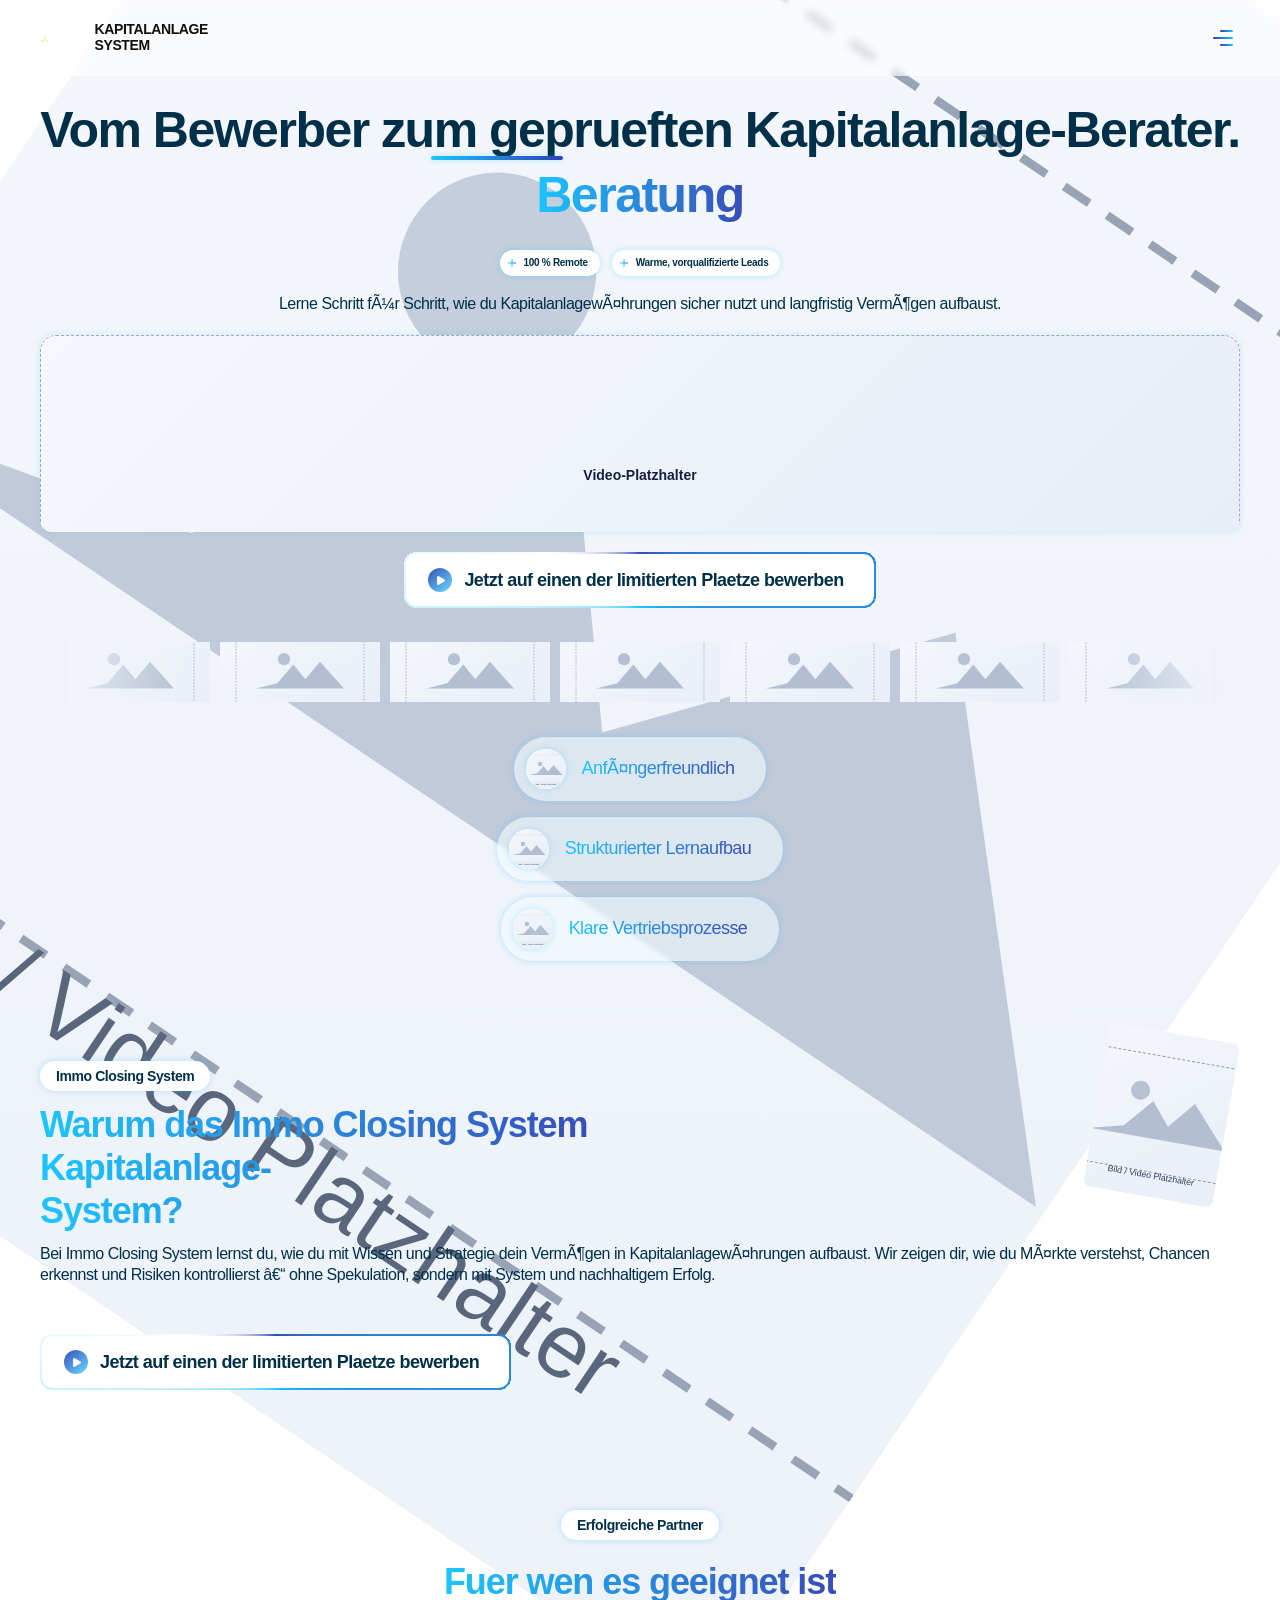
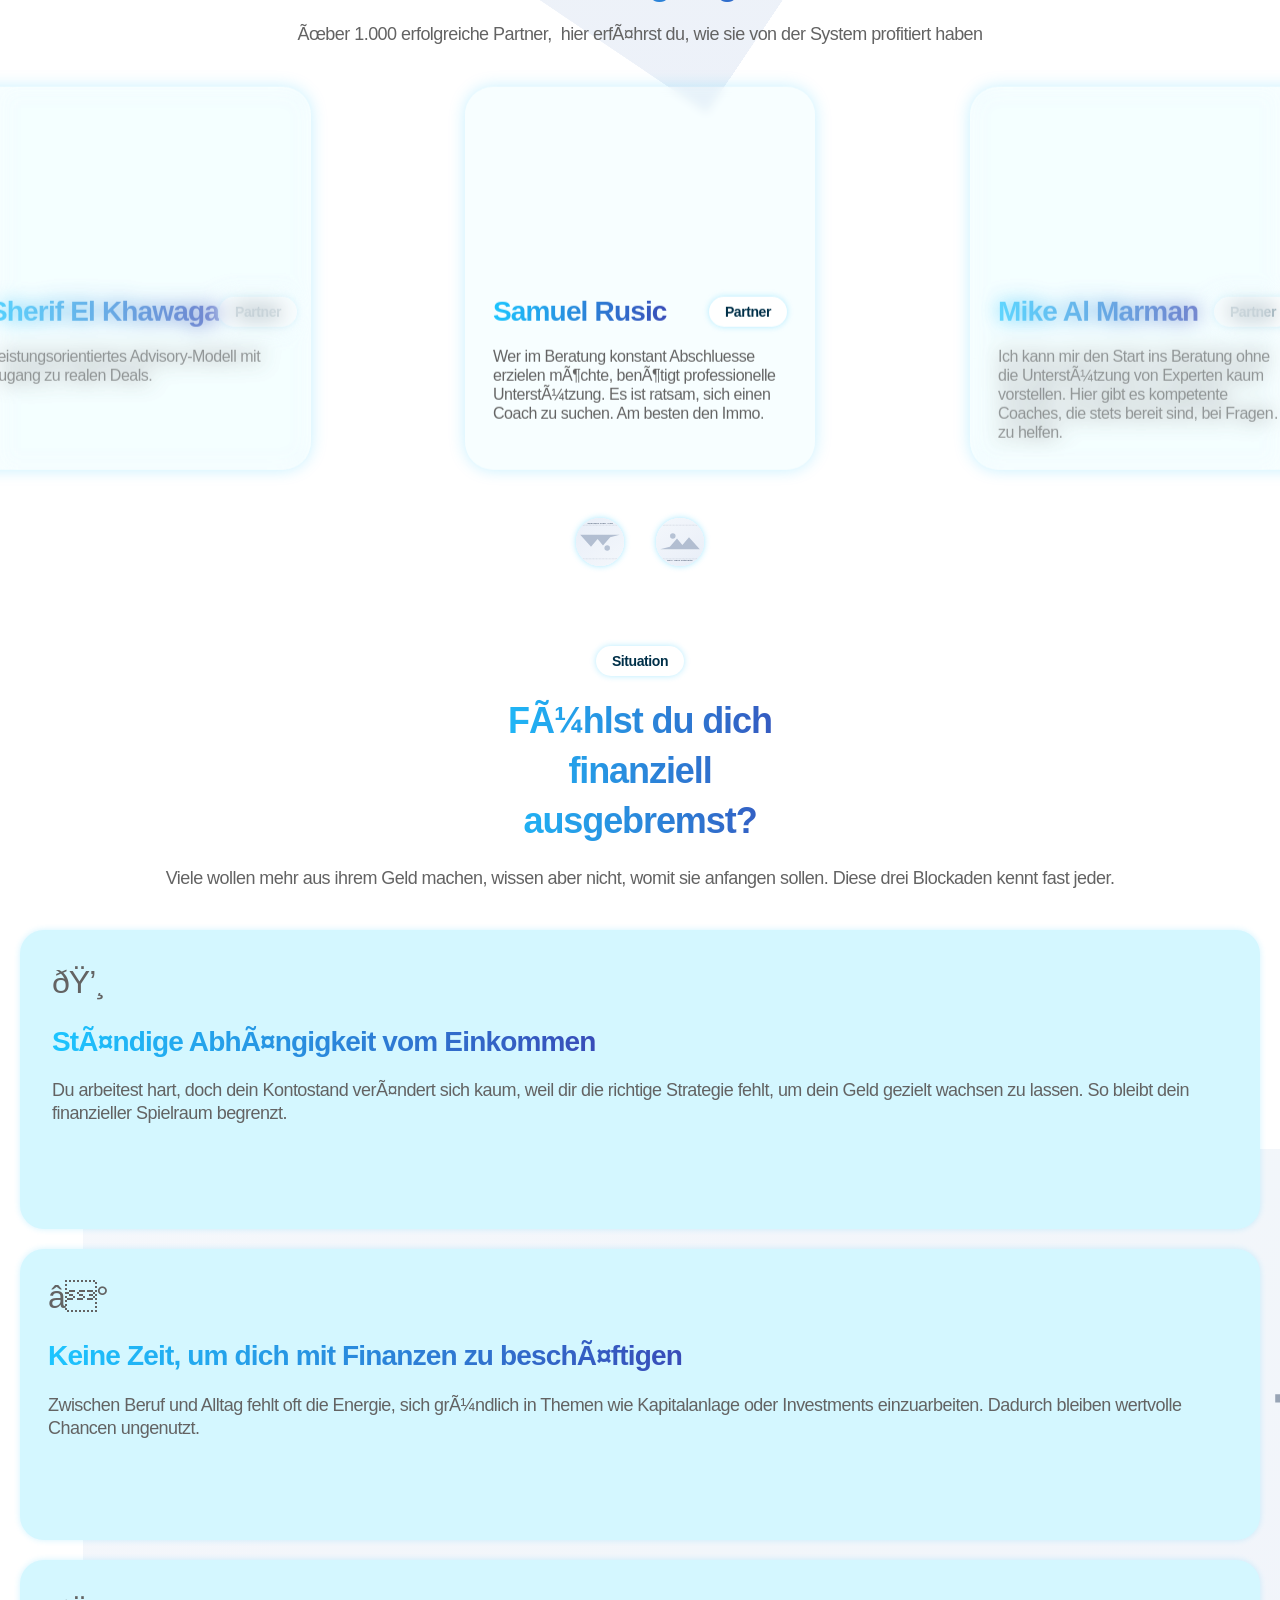
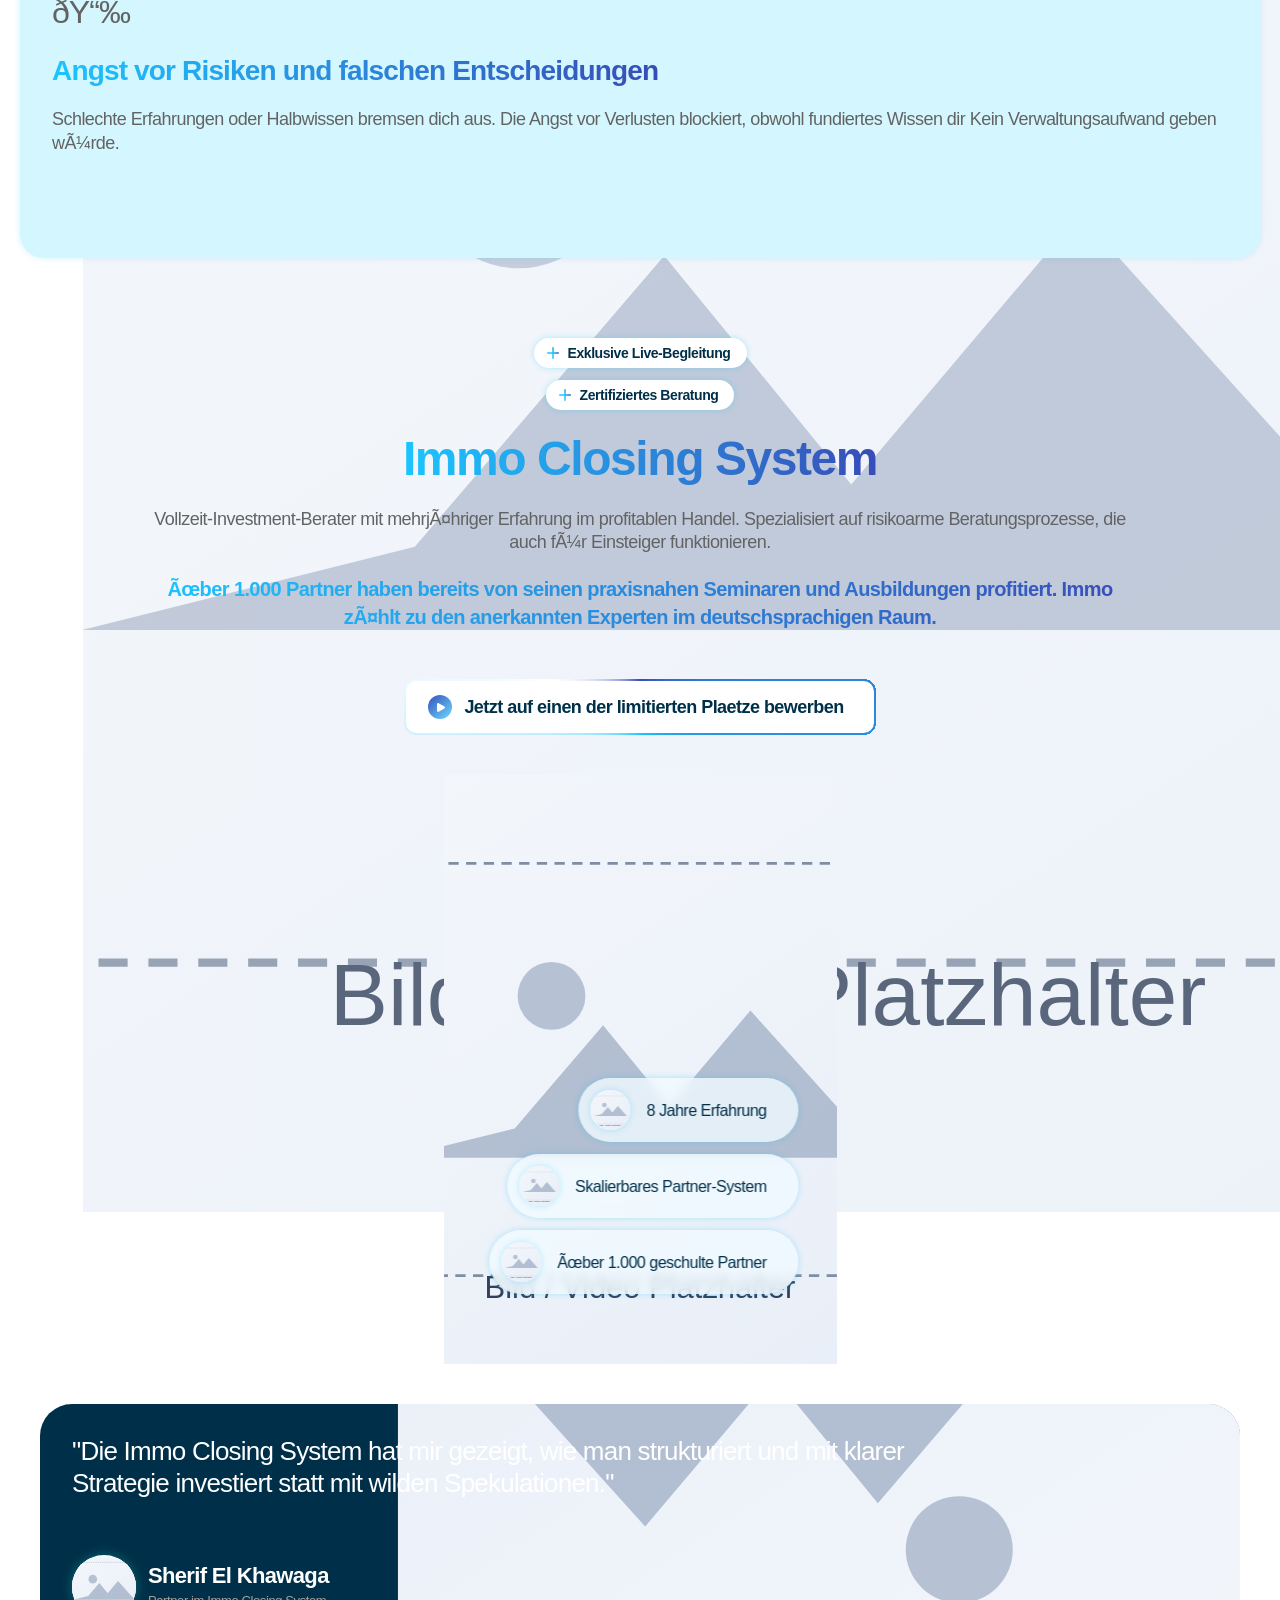
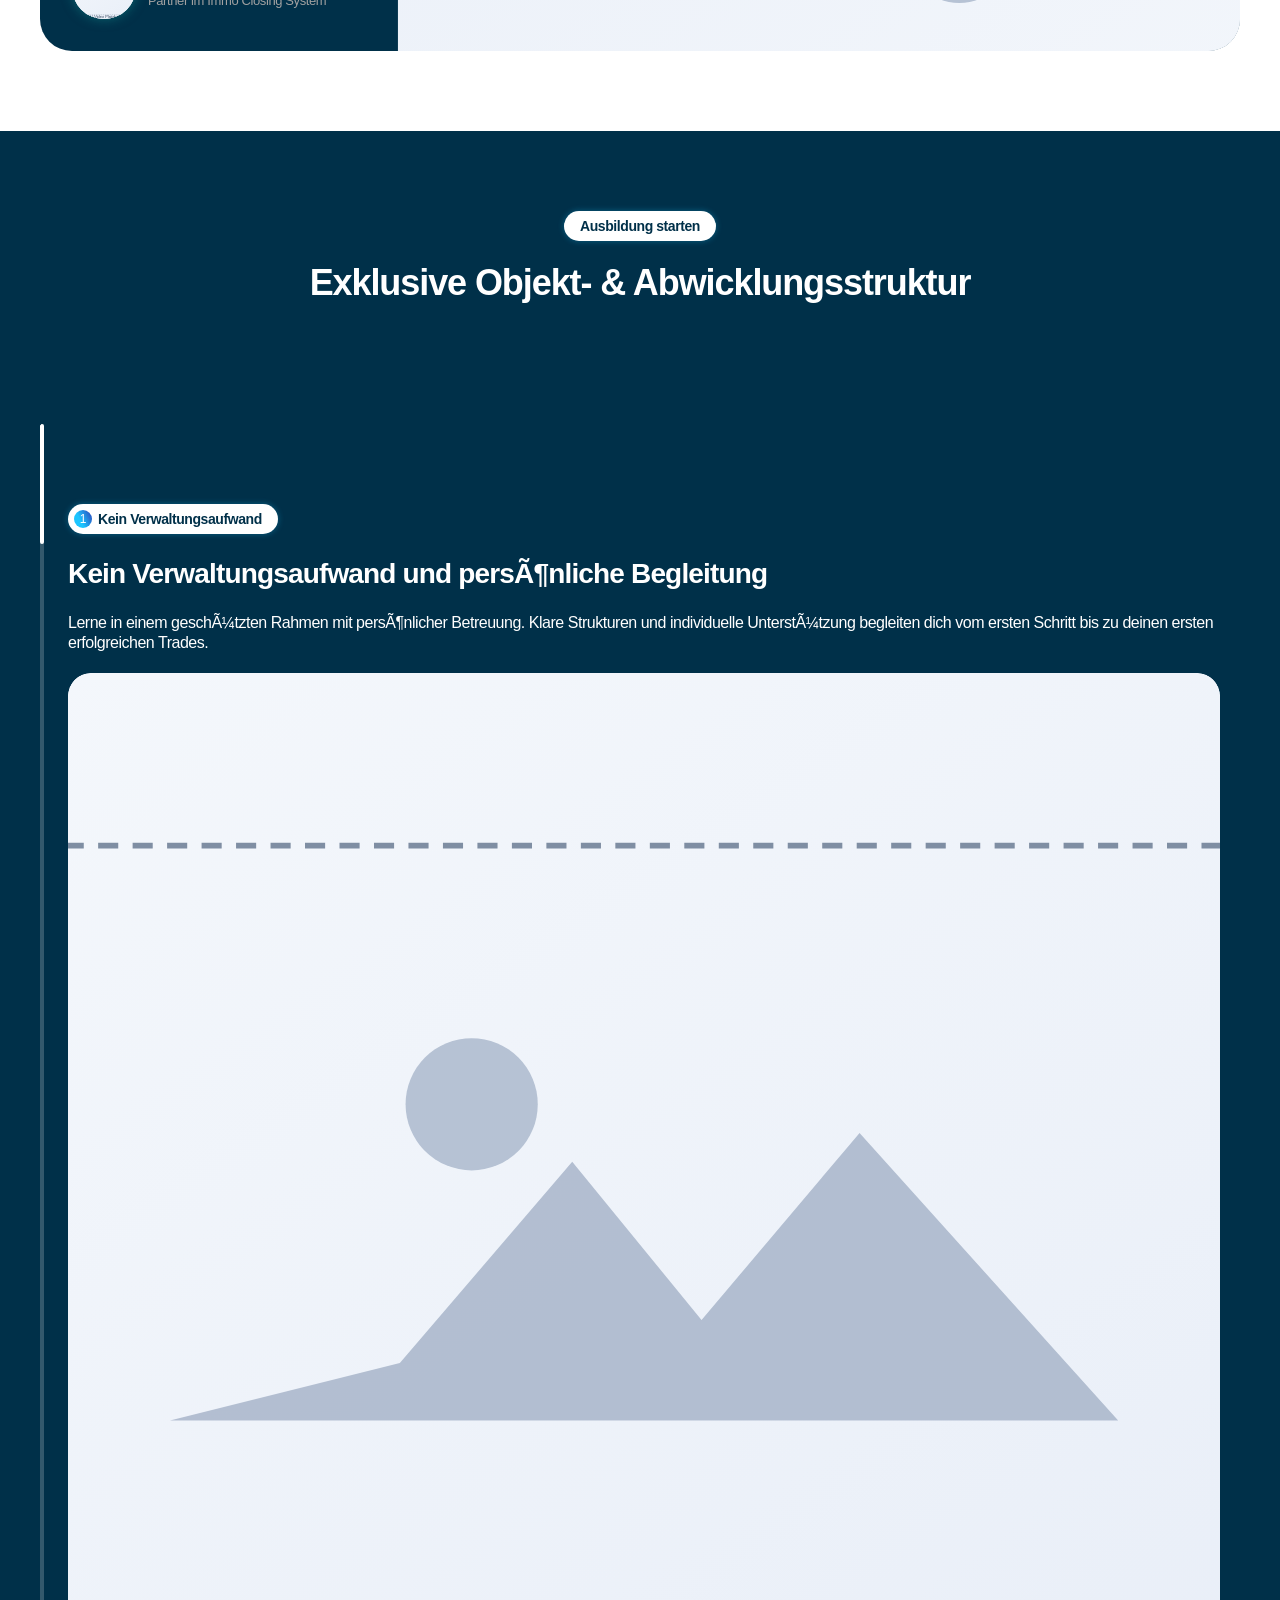
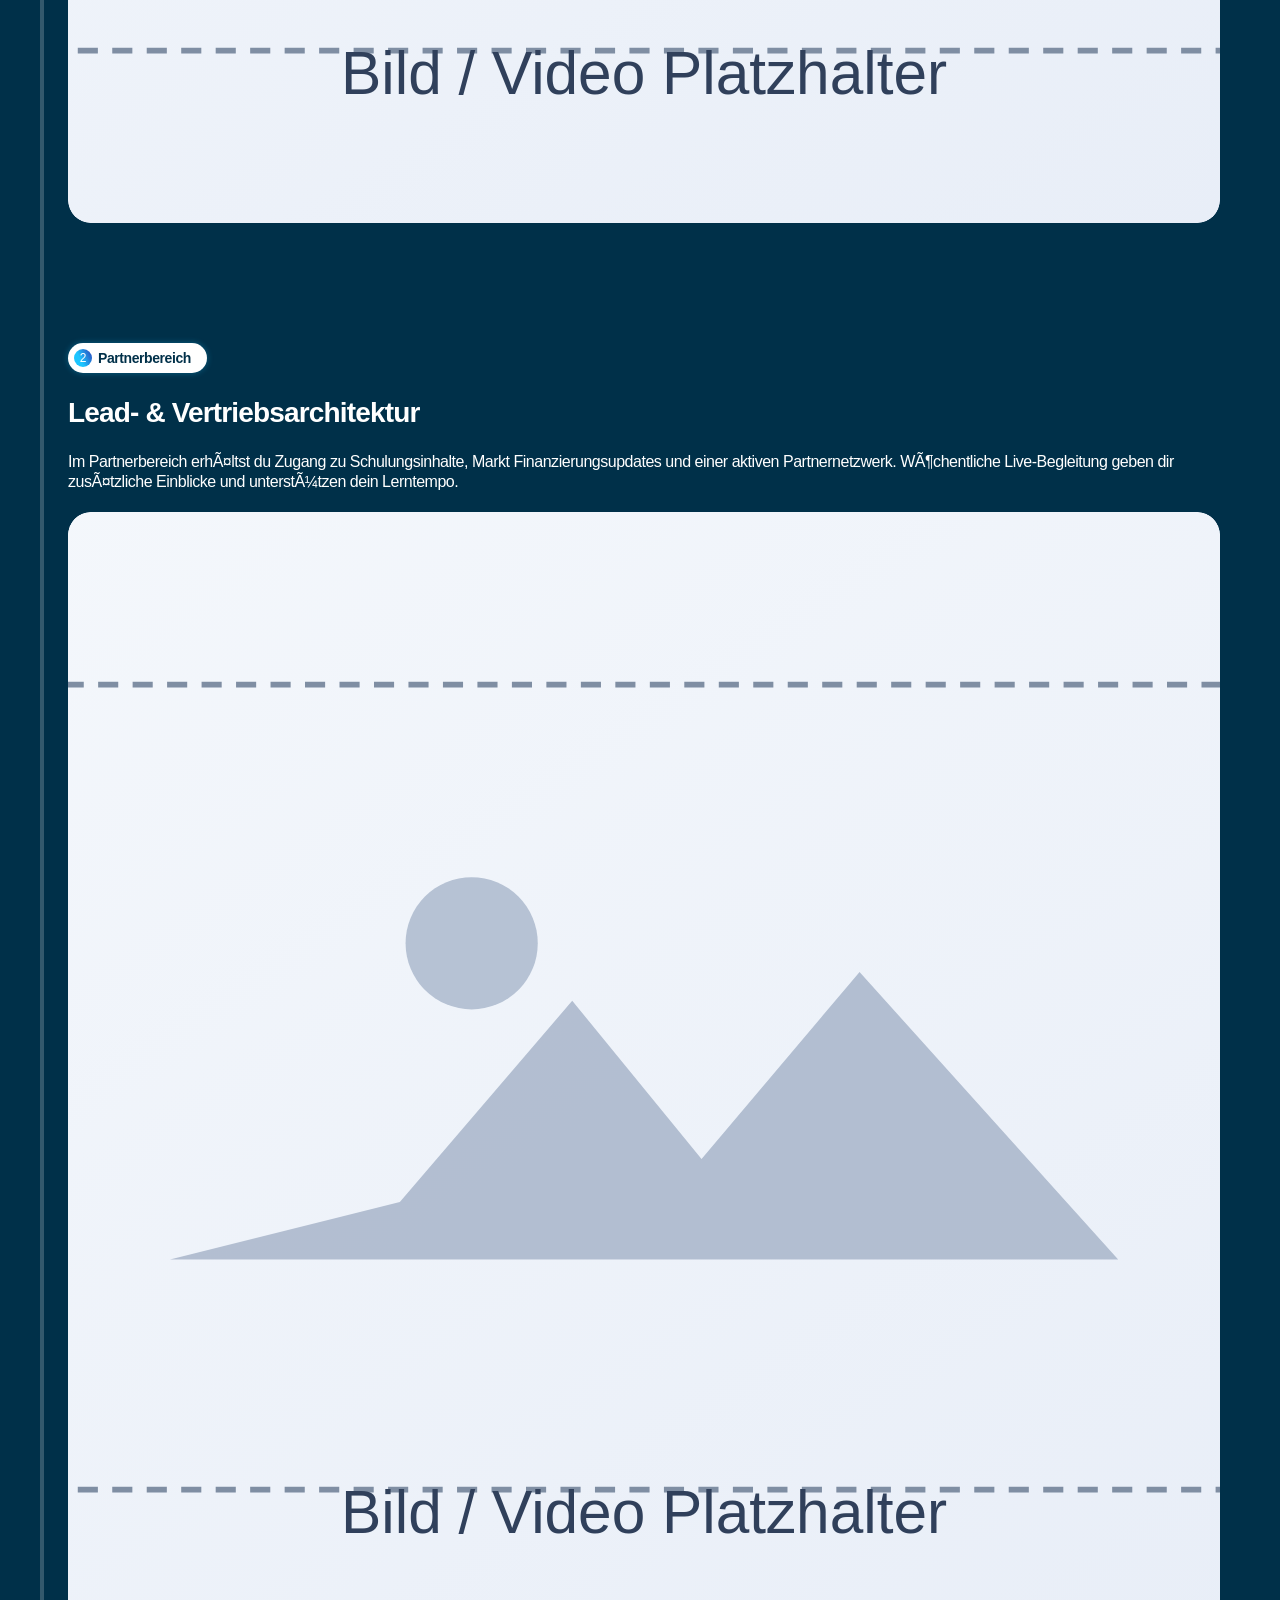
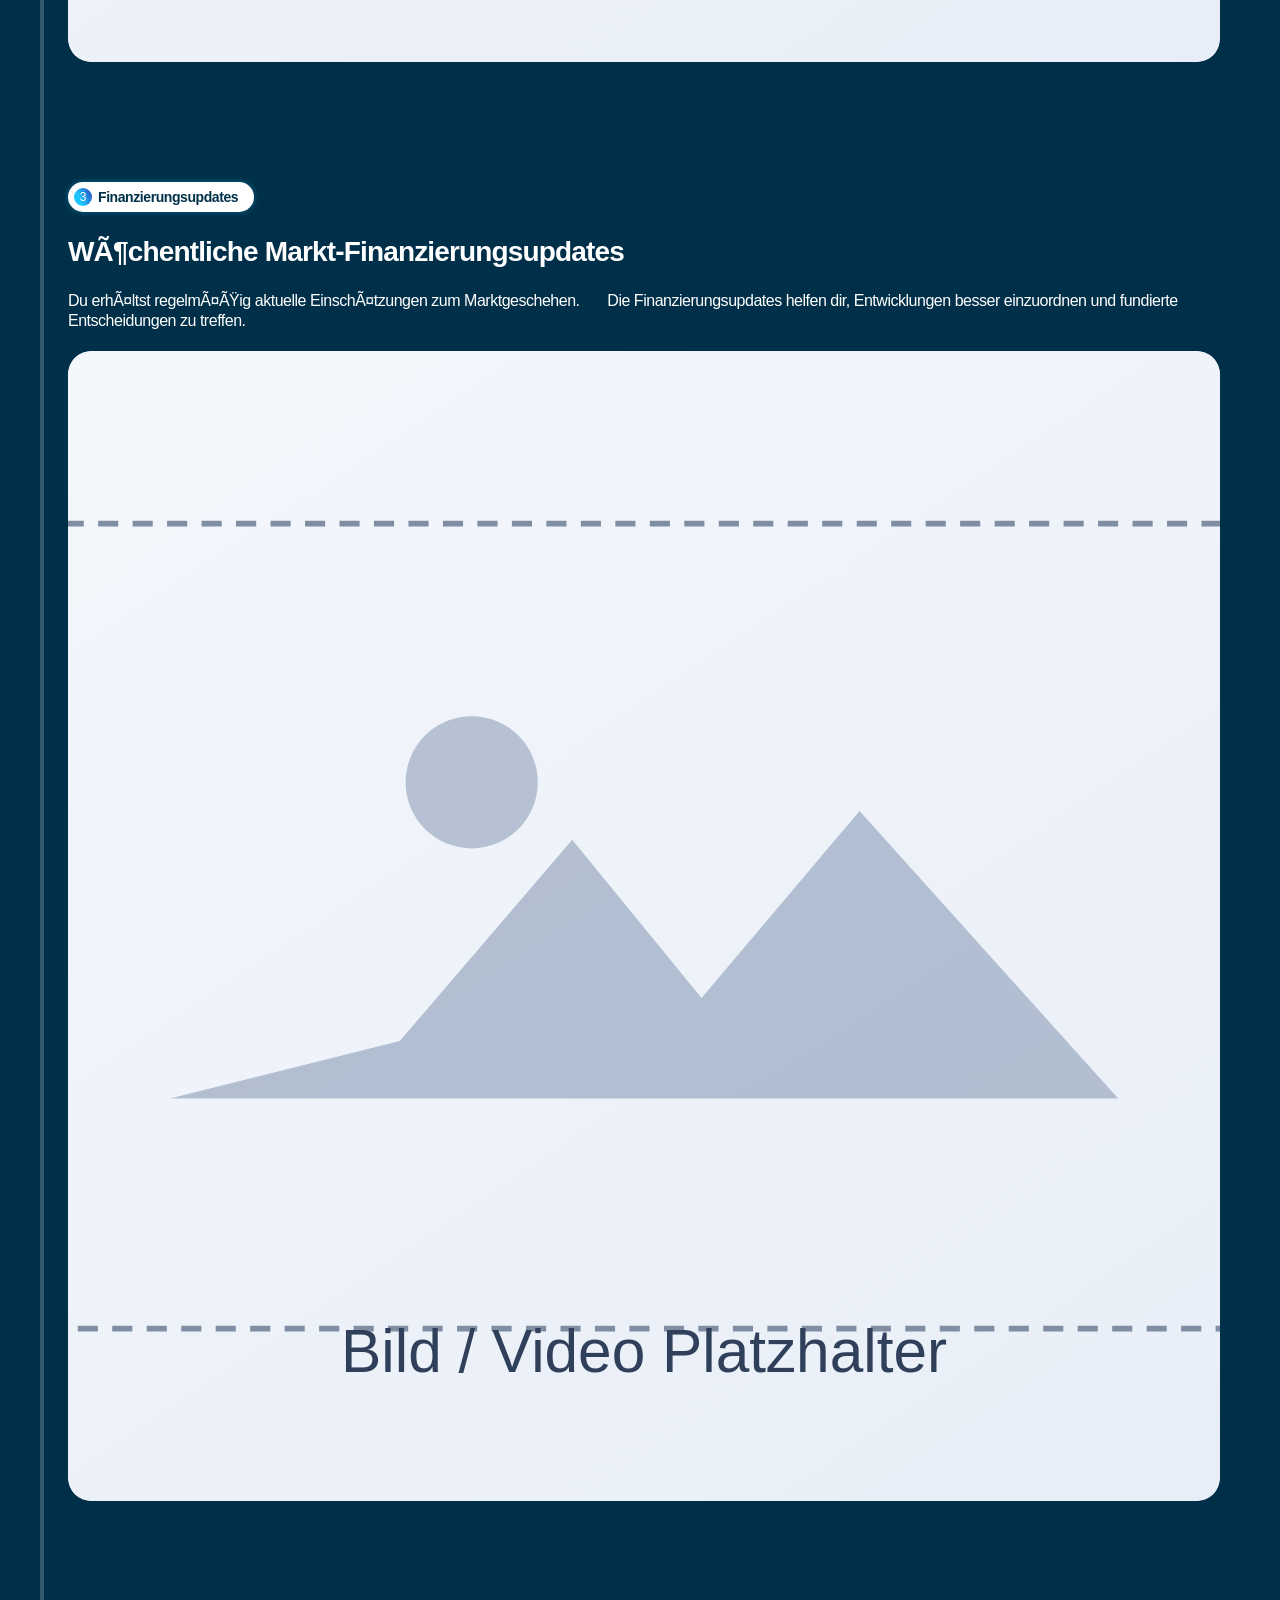
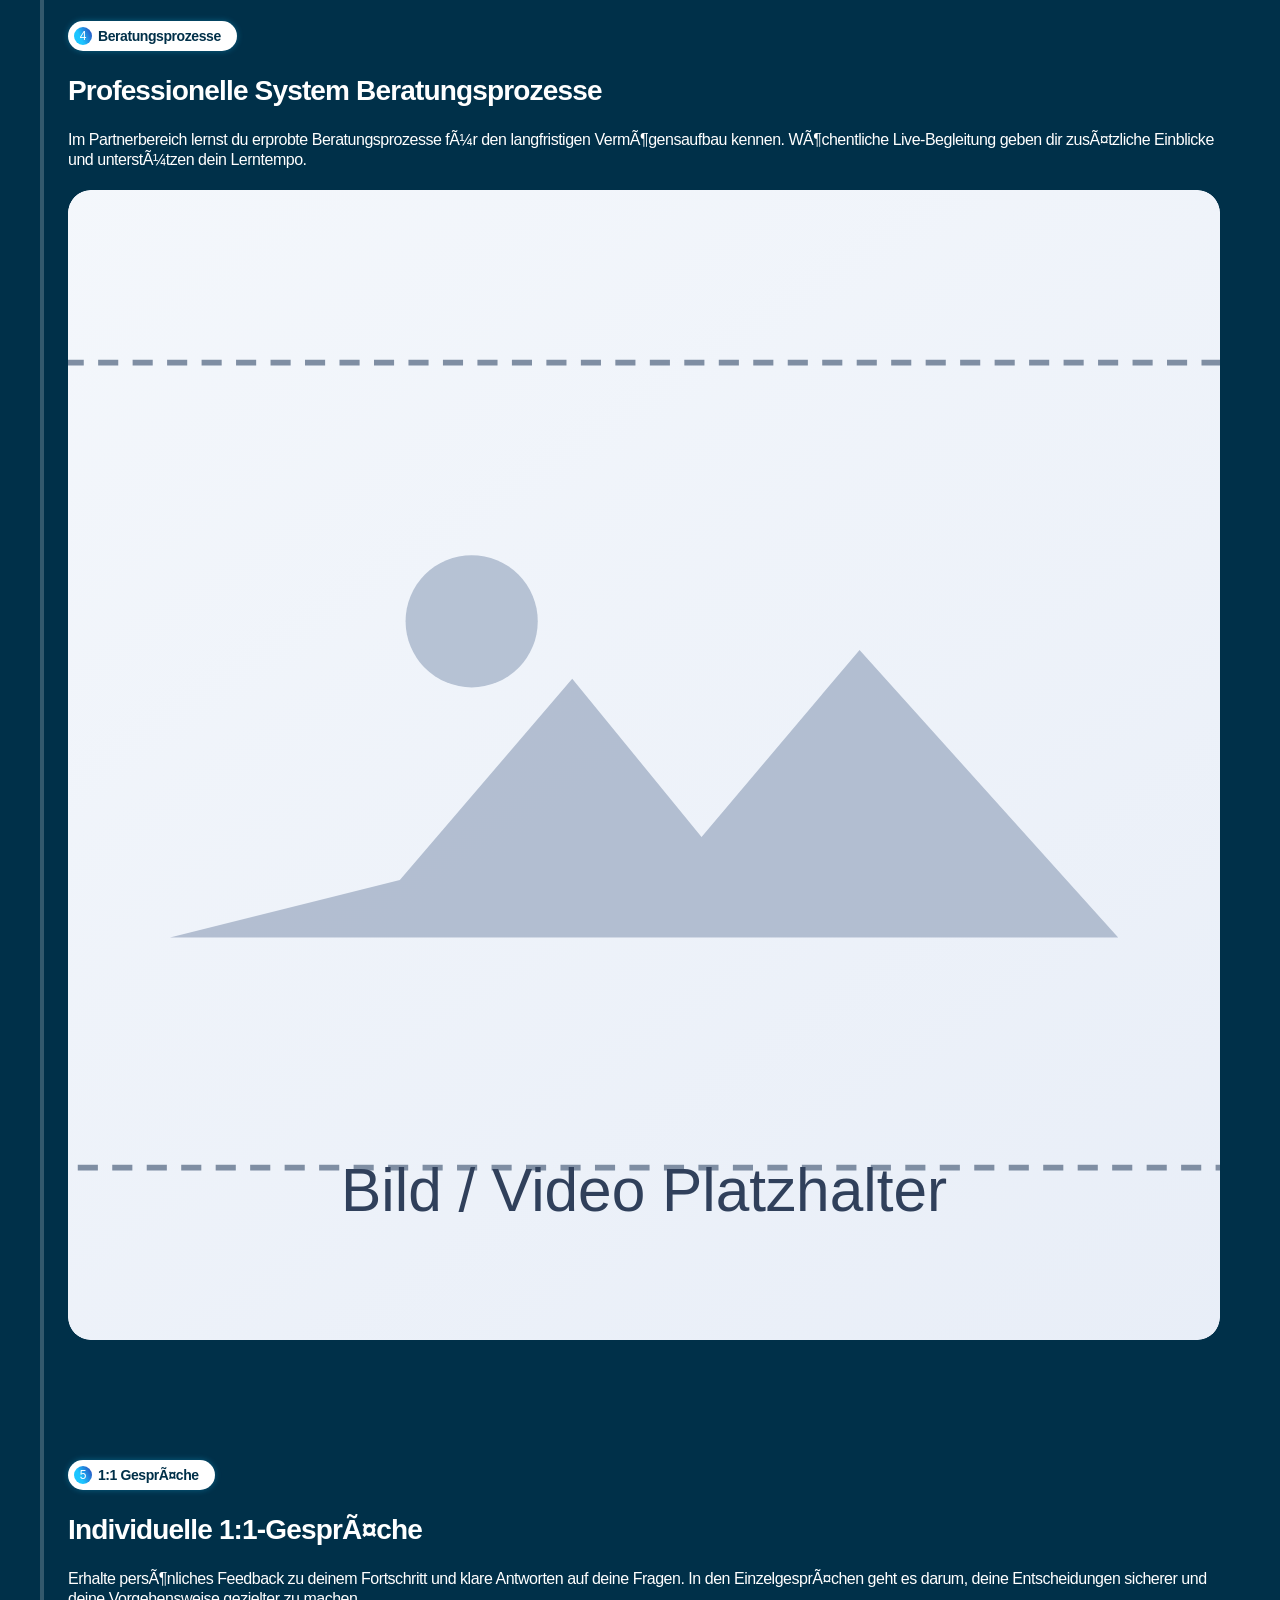
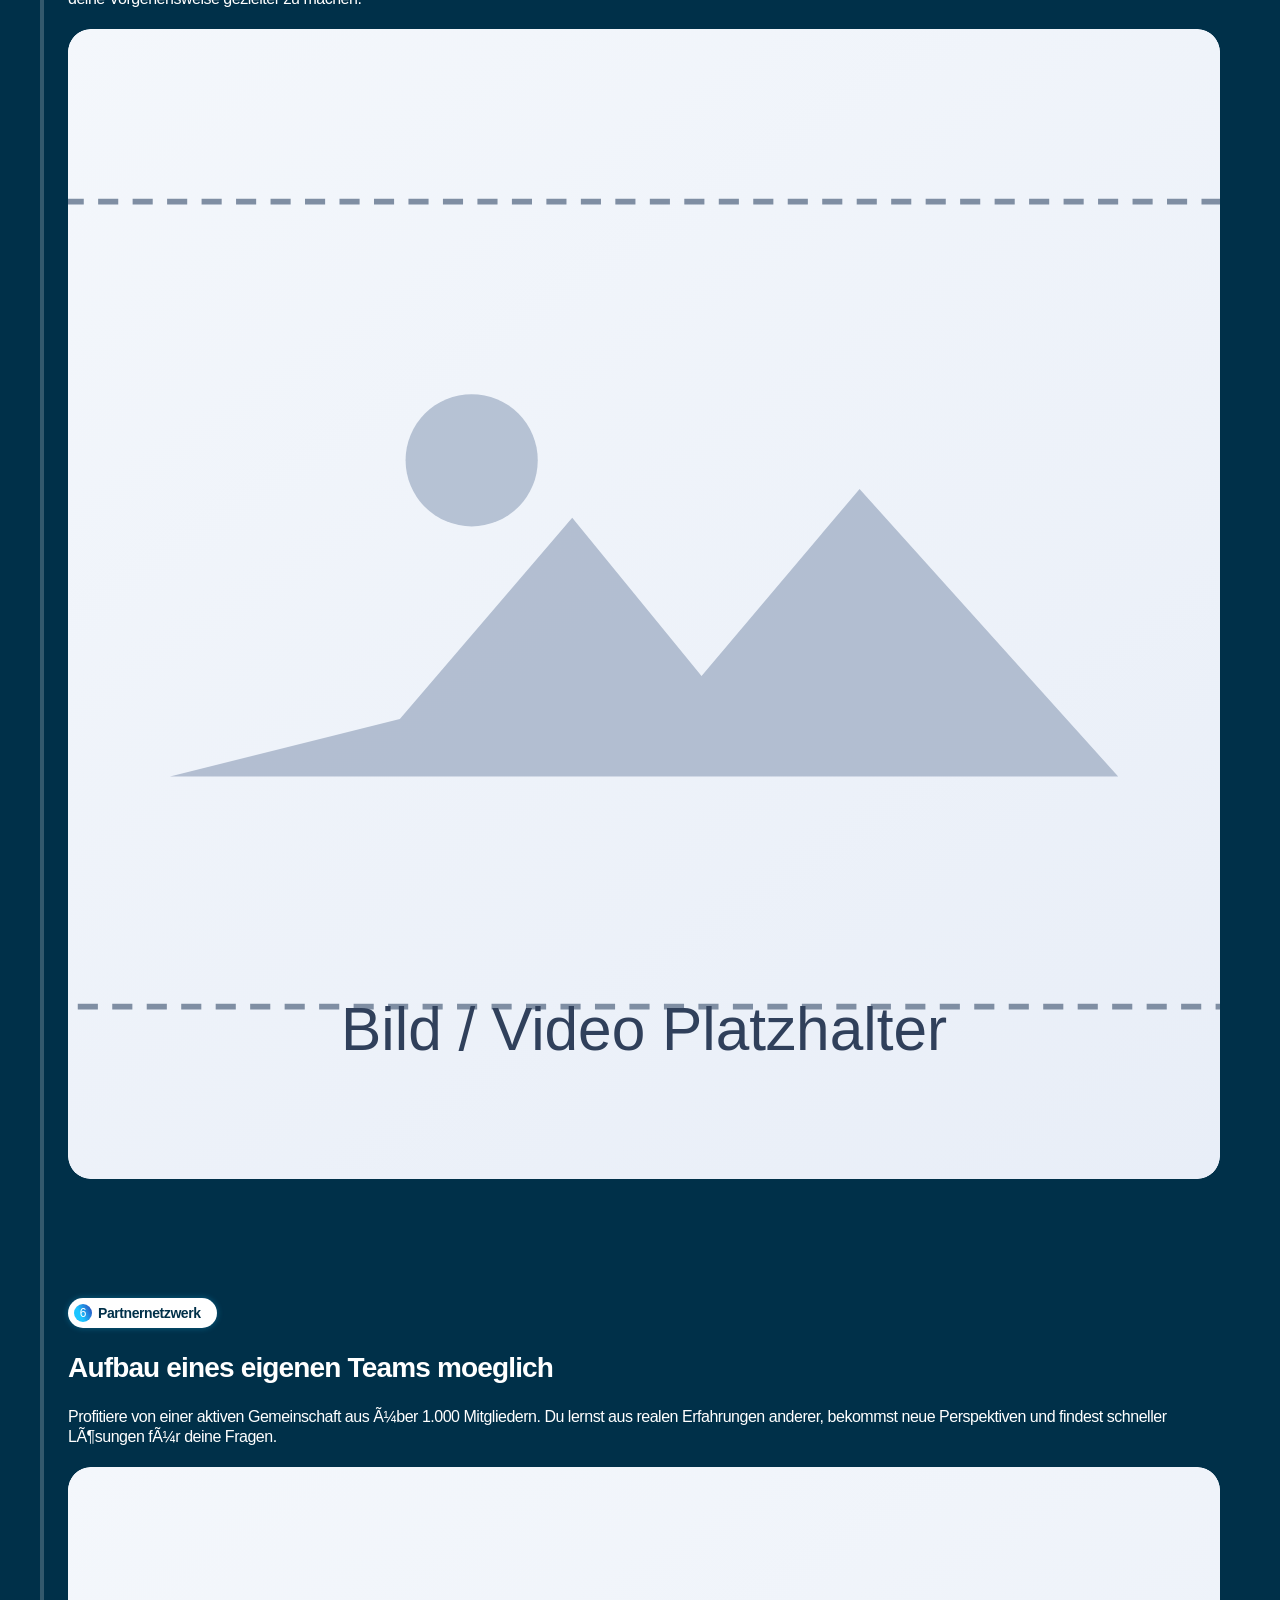
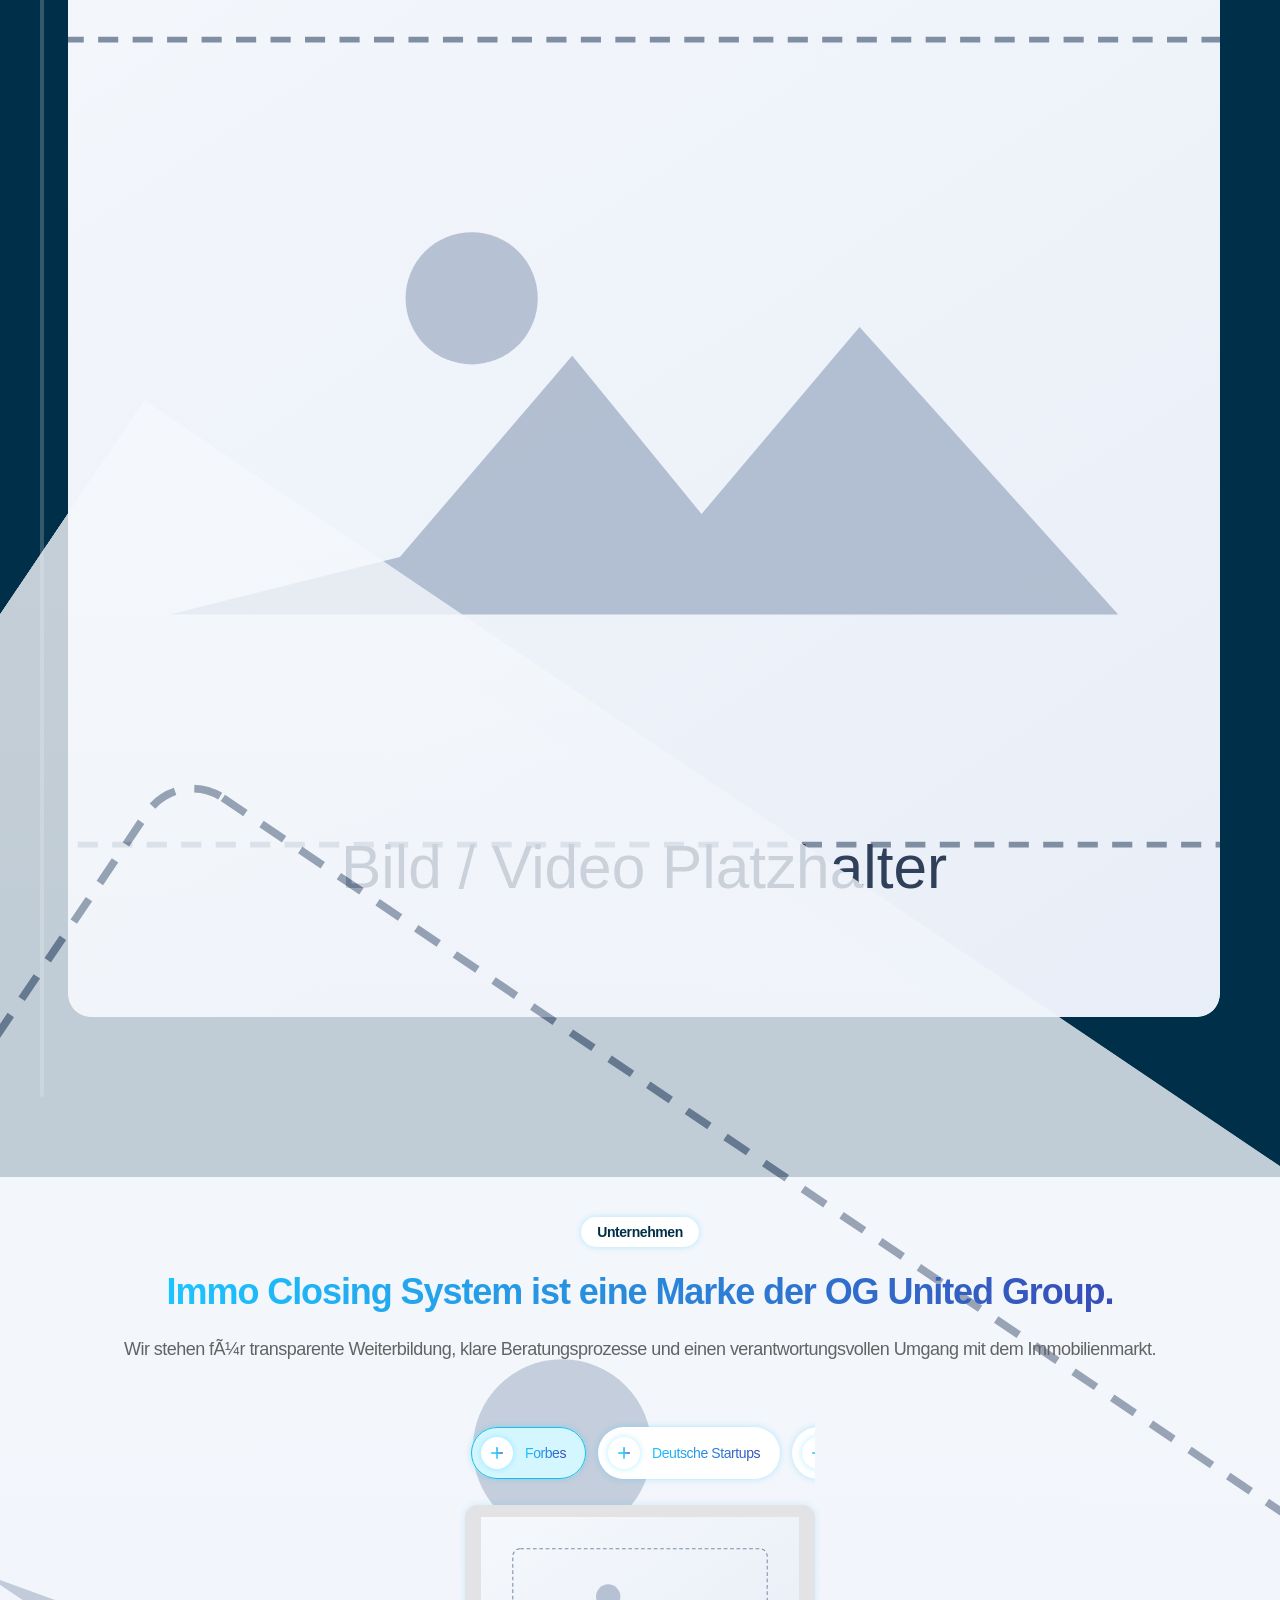
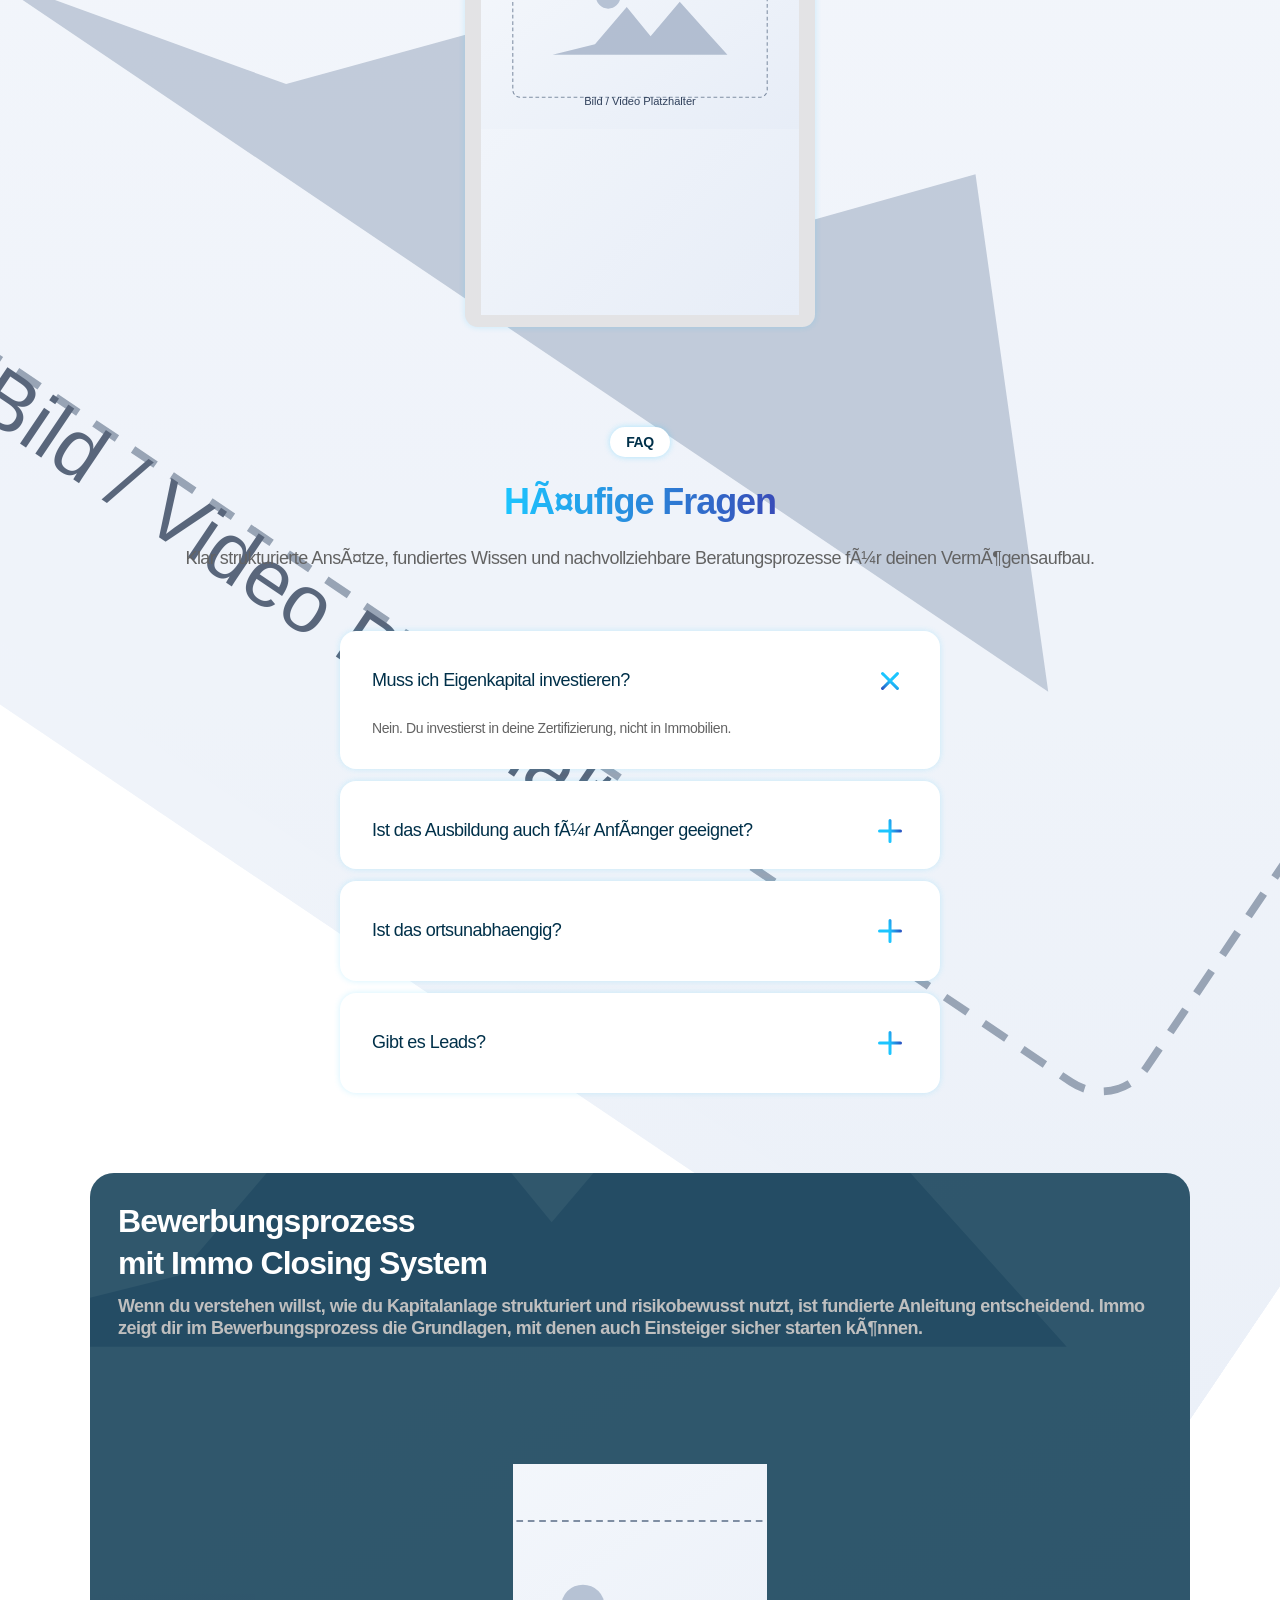
==== commit f74027aa: "Update website layout, content, and styling" ====
--- a/index.html
+++ b/index.html
@@ -1,686 +1,130 @@
-﻿<!DOCTYPE html>
-<html lang="de">
-  <head>
-    <meta charset="UTF-8" />
-    <meta name="viewport" content="width=device-width, initial-scale=1.0" />
-    <title>Geprüfte Kapitalanlage-Berater | Landingpage</title>
-    <meta
-      name="description"
-      content="Exklusive Ausbildung, fertige Infrastruktur und warme Leads für geprüfte Kapitalanlage-Berater. 100 % remote."
-    />
-    <link rel="preconnect" href="https://fonts.googleapis.com" />
-    <link rel="preconnect" href="https://fonts.gstatic.com" crossorigin />
-    <link
-      href="https://fonts.googleapis.com/css2?family=Geist:wght@400;500;600;700&family=DM+Mono:wght@400;500&display=swap"
-      rel="stylesheet"
-    />
-    <link rel="stylesheet" href="styles.css" />
-  </head>
-  <body>
-    <div class="mesh-bg" aria-hidden="true">
-      <div class="mesh-orb orb-a"></div>
-      <div class="mesh-orb orb-b"></div>
-      <div class="mesh-orb orb-c"></div>
-    </div>
+﻿<!doctype html>
+<!-- Made in Framer Â· framer.com âœ¨ -->
+<!-- Published Mar 4, 2026, 1:21 PM UTC -->
+<html lang="de" dir="ltr">
+<head>
+	<meta charset="utf-8">
+	
+	
+	
+	<!-- Start of headStart -->
+    <!-- End of headStart -->
+	<meta name="viewport" content="width=device-width">
+	<meta name="generator" content="Framer 50fb820">
+	<title>Gepruefte Kapitalanlage-Berater | Immo Closing System</title>
+    <meta name="description" content="Exklusive Ausbildung, fertige Infrastruktur und warme Leads fuer gepruefte Kapitalanlage-Berater. 100 % Remote.">
 
-    <header class="site-header">
-      <div class="container nav-layout">
-        <a class="brand" href="#top">
-          <img
-            class="brand-logo"
-            src="assets/icslogo.png"
-            alt="Immo Closing System by OG United Group"
-          />
-        </a>
-        <nav class="nav-links">
-          <a href="#system">System</a>
-          <a href="#team">Team</a>
-          <a href="#faq">FAQ</a>
-        </nav>
-        <a class="btn-outline" href="#final-cta">Jetzt bewerben</a>
-      </div>
-    </header>
+<link rel="icon" href="assets/icslogo.png">
+<!-- Open Graph / Facebook -->
+    <meta property="og:type" content="website">
+    <meta property="og:title" content="Immo Closing System">
+    <meta property="og:description" content="Exklusive Ausbildung, fertige Infrastruktur und warme Leads fuer gepruefte Kapitalanlage-Berater.">
+    <!-- Twitter -->
+    <meta name="twitter:card" content="summary_large_image">
+    <meta name="twitter:title" content="Immo Closing System">
+    <meta name="twitter:description" content="Exklusive Ausbildung, fertige Infrastruktur und warme Leads fuer gepruefte Kapitalanlage-Berater.">
+	
+	
+<meta name="robots" content="max-image-preview:large"><link rel="canonical" href="#"><meta property="og:url" content="#"><style data-framer-breakpoint-css>@media(min-width: 1440px){.hidden-12iafud{display:none!important}}@media(max-width: 1439.98px){.hidden-2s7a3f{display:none!important}}</style><style data-framer-css-ssr-minified data-framer-components="framer-lib-cursors-host framer-qC8he PropertyOverrides framer-1xScp framer-GMRzE framer-lib-combinedCSSRules framer-SqPdX framer-5AEqZ framer-mN1Mp framer-En153 framer-gvBc6 framer-fRu6l framer-vj2Is framer-Xc7pX framer-lib-vimeo framer-pf9cJ framer-tgUcy framer-a6G3P framer-TuBqC framer-poGh8 framer-JBxtg framer-qfzxS framer-UQbTj framer-nwLJf framer-scAOk framer-ZQzEX">html,body,#main{box-sizing:border-box;margin:0;padding:0}:root{-webkit-font-smoothing:antialiased;-moz-osx-font-smoothing:grayscale}*{box-sizing:border-box;-webkit-font-smoothing:inherit}h1,h2,h3,h4,h5,h6,p,figure{margin:0}body,input,textarea,select,button{font-family:sans-serif;font-size:12px}body{--token-dc796296-da2b-4e0f-b767-d1d49492e2b6:#003049;--token-b12a44ce-c43a-48b8-99e6-6e065e8331b7:#636363;--token-c49a08fb-808f-40b6-b27d-daa8e6fcbbfb:#d4f7ff;--token-4ca2d025-883a-4de4-83eb-a41d322a387a:#fff;--token-429c021b-c870-43eb-b840-2cc470163485:#a1a1a1;--token-7031f38b-3b35-4663-87fe-53b1df4fc596:#1cc5ff;--token-bca06eb1-a1b3-4ca9-bf7f-cc16f812bdc2:#bfbfbf;--framer-will-change-override:none}@supports (background:-webkit-named-image(i)) and (not (grid-template-rows:subgrid)){body{--framer-will-change-override:transform}}@supports (background:-webkit-named-image(i)) and (not (position-area:top right)){body{--framer-will-change-filter-override:filter}}[data-framer-component-type=Text] div div span,[data-framer-component-type=Text] a div span,[data-framer-component-type=Text] span span span,[data-framer-component-type=Text] p span span,[data-framer-component-type=Text] h1 span span,[data-framer-component-type=Text] h2 span span,[data-framer-component-type=Text] h3 span span,[data-framer-component-type=Text] h4 span span,[data-framer-component-type=Text] h5 span span,[data-framer-component-type=Text] h6 span span,[data-framer-component-type=Text] a{font-family:var(--font-family);font-style:var(--font-style);font-weight:min(calc(var(--framer-font-weight-increase,0) + var(--font-weight,400)),900);color:var(--text-color);letter-spacing:var(--letter-spacing);font-size:var(--font-size);text-transform:var(--text-transform);--text-decoration:var(--framer-text-decoration-style,solid)var(--framer-text-decoration,none)var(--framer-text-decoration-color,currentcolor)var(--framer-text-decoration-thickness,auto);--text-decoration-skip-ink:var(--framer-text-decoration-skip-ink);--text-underline-offset:var(--framer-text-decoration-offset);line-height:var(--line-height);--font-family:var(--framer-font-family);--font-style:var(--framer-font-style);--font-weight:var(--framer-font-weight);--text-color:var(--framer-text-color);--letter-spacing:var(--framer-letter-spacing);--font-size:var(--framer-font-size);--text-transform:var(--framer-text-transform);--line-height:var(--framer-line-height)}@supports not (color:color(display-p3 1 1 1)){p.framer-text,div.framer-text,h1.framer-text,h2.framer-text,h3.framer-text,h4.framer-text,h5.framer-text,h6.framer-text,li.framer-text,ol.framer-text,ul.framer-text,span.framer-text:not([data-text-fill]){color:var(--framer-blockquote-text-color-rgb,var(--framer-blockquote-text-color,var(--framer-text-color-rgb,var(--framer-text-color,#000))));-webkit-text-stroke-color:var(--framer-text-stroke-color-rgb,var(--framer-text-stroke-color,initial))}mark.framer-text{background-color:var(--framer-blockquote-text-background-color-rgb,var(--framer-blockquote-text-background-color,var(--framer-text-background-color-rgb,var(--framer-text-background-color,initial))))}}@supports not (color:color(display-p3 1 1 1)){code.framer-text,code.framer-text span.framer-text:not([data-text-fill]){color:var(--framer-blockquote-text-color-rgb,var(--framer-blockquote-text-color,var(--framer-code-text-color-rgb,var(--framer-code-text-color,var(--framer-text-color-rgb,var(--framer-text-color,#000))))))}}@supports not (color:color(display-p3 1 1 1)){a.framer-text,span.framer-text[data-nested-link]{color:var(--framer-blockquote-text-color-rgb,var(--framer-blockquote-text-color,var(--framer-link-text-color-rgb,var(--framer-link-text-color,var(--framer-text-color-rgb,var(--framer-text-color,#000))))));background-color:var(--framer-link-text-background-color-rgb,var(--framer-link-text-background-color,initial));-webkit-text-decoration-color:var(--framer-link-text-decoration-color-rgb,var(--framer-link-text-decoration-color,var(--framer-text-decoration-color-rgb,var(--framer-text-decoration-color,currentcolor))));text-decoration-color:var(--framer-link-text-decoration-color-rgb,var(--framer-link-text-decoration-color,var(--framer-text-decoration-color-rgb,var(--framer-text-decoration-color,currentcolor))))}}@supports not (color:color(display-p3 1 1 1)){code.framer-text a.framer-text,code.framer-text a.framer-text span.framer-text:not([data-text-fill]),code.framer-text span.framer-text[data-nested-link],code.framer-text span.framer-text[data-nested-link] span.framer-text:not([data-text-fill]){color:var(--framer-blockquote-text-color-rgb,var(--framer-blockquote-text-color,var(--framer-link-text-color-rgb,var(--framer-link-text-color,var(--framer-code-text-color-rgb,var(--framer-code-text-color,var(--framer-text-color-rgb,var(--framer-text-color,#000))))))))}}@supports not (color:color(display-p3 1 1 1)){a.framer-text:hover,span.framer-text[data-nested-link]:hover{color:var(--framer-link-hover-text-color-rgb,var(--framer-link-hover-text-color,var(--framer-blockquote-text-color-rgb,var(--framer-blockquote-text-color,var(--framer-link-text-color-rgb,var(--framer-link-text-color,var(--framer-text-color-rgb,var(--framer-text-color,#000))))))));background-color:var(--framer-link-hover-text-background-color-rgb,var(--framer-link-hover-text-background-color,var(--framer-link-text-background-color-rgb,var(--framer-link-text-background-color,var(--framer-text-background-color-rgb,var(--framer-text-background-color,initial))))));-webkit-text-decoration-color:var(--framer-link-hover-text-decoration-color-rgb,var(--framer-link-hover-text-decoration-color,var(--framer-link-text-decoration-color-rgb,var(--framer-link-text-decoration-color,var(--framer-text-decoration-color-rgb,var(--framer-text-decoration-color,currentcolor))))));text-decoration-color:var(--framer-link-hover-text-decoration-color-rgb,var(--framer-link-hover-text-decoration-color,var(--framer-link-text-decoration-color-rgb,var(--framer-link-text-decoration-color,var(--framer-text-decoration-color-rgb,var(--framer-text-decoration-color,currentcolor))))))}}@supports not (color:color(display-p3 1 1 1)){code.framer-text a.framer-text:hover,code.framer-text span.framer-text[data-nested-link]:hover{color:var(--framer-link-hover-text-color-rgb,var(--framer-link-hover-text-color,var(--framer-blockquote-text-color-rgb,var(--framer-blockquote-text-color,var(--framer-link-text-color-rgb,var(--framer-link-text-color,var(--framer-code-text-color-rgb,var(--framer-code-text-color,var(--framer-text-color-rgb,var(--framer-text-color,#000))))))))))}}@supports not (color:color(display-p3 1 1 1)){a.framer-text[data-framer-page-link-current],span.framer-text[data-framer-page-link-current]{color:var(--framer-link-current-text-color-rgb,var(--framer-link-current-text-color,var(--framer-link-text-color-rgb,var(--framer-link-text-color,var(--framer-text-color-rgb,var(--framer-text-color,#000))))));background-color:var(--framer-link-current-text-background-color-rgb,var(--framer-link-current-text-background-color,var(--framer-link-text-background-color-rgb,var(--framer-link-text-background-color,var(--framer-text-background-color-rgb,var(--framer-text-background-color,initial))))));-webkit-text-decoration-color:var(--framer-link-current-text-decoration-color-rgb,var(--framer-link-current-text-decoration-color,var(--framer-link-text-decoration-color-rgb,var(--framer-link-text-decoration-color,var(--framer-text-decoration-color-rgb,var(--framer-text-decoration-color,currentcolor))))));text-decoration-color:var(--framer-link-current-text-decoration-color-rgb,var(--framer-link-current-text-decoration-color,var(--framer-link-text-decoration-color-rgb,var(--framer-link-text-decoration-color,var(--framer-text-decoration-color-rgb,var(--framer-text-decoration-color,currentcolor))))))}}@supports not (color:color(display-p3 1 1 1)){code.framer-text a.framer-text[data-framer-page-link-current],code.framer-text a.framer-text[data-framer-page-link-current] span.framer-text:not([data-text-fill]),code.framer-text span.framer-text[data-framer-page-link-current],code.framer-text span.framer-text[data-framer-page-link-current] span.framer-text:not([data-text-fill]){color:var(--framer-link-current-text-color-rgb,var(--framer-link-current-text-color,var(--framer-link-text-color-rgb,var(--framer-link-text-color,var(--framer-code-text-color-rgb,var(--framer-code-text-color,var(--framer-text-color-rgb,var(--framer-text-color,#000))))))));background-color:var(--framer-link-current-text-background-color-rgb,var(--framer-link-current-text-background-color,var(--framer-link-text-background-color-rgb,var(--framer-link-text-background-color,var(--framer-text-background-color-rgb,var(--framer-text-background-color,initial))))))}}@supports not (color:color(display-p3 1 1 1)){a.framer-text[data-framer-page-link-current]:hover,span.framer-text[data-framer-page-link-current]:hover{color:var(--framer-link-hover-text-color-rgb,var(--framer-link-hover-text-color,var(--framer-link-current-text-color-rgb,var(--framer-link-current-text-color,var(--framer-link-text-color-rgb,var(--framer-link-text-color,var(--framer-code-text-color-rgb,var(--framer-code-text-color,var(--framer-text-color-rgb,var(--framer-text-color,#000))))))))));background-color:var(--framer-link-hover-text-background-color-rgb,var(--framer-link-hover-text-background-color,var(--framer-link-current-text-background-color-rgb,var(--framer-link-current-text-background-color,var(--framer-link-text-background-color-rgb,var(--framer-link-text-background-color,initial))))));-webkit-text-decoration-color:var(--framer-link-hover-text-decoration-color-rgb,var(--framer-link-hover-text-decoration-color,var(--framer-link-current-text-decoration-color-rgb,var(--framer-link-current-text-decoration-color,var(--framer-link-text-decoration-color-rgb,var(--framer-link-text-decoration-color,var(--framer-text-decoration-color-rgb,var(--framer-text-decoration-color,currentcolor))))))));text-decoration-color:var(--framer-link-hover-text-decoration-color-rgb,var(--framer-link-hover-text-decoration-color,var(--framer-link-current-text-decoration-color-rgb,var(--framer-link-current-text-decoration-color,var(--framer-link-text-decoration-color-rgb,var(--framer-link-text-decoration-color,var(--framer-text-decoration-color-rgb,var(--framer-text-decoration-color,currentcolor))))))))}}@supports not (color:color(display-p3 1 1 1)){code.framer-text a.framer-text[data-framer-page-link-current]:hover,code.framer-text a.framer-text[data-framer-page-link-current]:hover span.framer-text:not([data-text-fill]),code.framer-text span.framer-text[data-framer-page-link-current]:hover,code.framer-text span.framer-text[data-framer-page-link-current]:hover span.framer-text:not([data-text-fill]){color:var(--framer-link-hover-text-color-rgb,var(--framer-link-hover-text-color,var(--framer-link-current-text-color-rgb,var(--framer-link-current-text-color,var(--framer-link-text-color-rgb,var(--framer-link-text-color,var(--framer-code-text-color-rgb,var(--framer-code-text-color,var(--framer-text-color-rgb,var(--framer-text-color,#000))))))))));background-color:var(--framer-link-hover-text-background-color-rgb,var(--framer-link-hover-text-background-color,var(--framer-link-current-text-background-color-rgb,var(--framer-link-current-text-background-color,var(--framer-link-text-background-color-rgb,var(--framer-link-text-background-color,initial))))))}}@supports not (aspect-ratio:1){.framer-text-module:not([data-width=fit])[style*=aspect-ratio]{position:relative!important}.framer-text-module:not([data-width=fit])[style*=aspect-ratio]:before{content:"";padding-bottom:calc(100%/calc(var(--aspect-ratio)));display:block}.framer-text-module[data-width=fill]>:first-child,.framer-text-module[data-width=fill]>.ssr-variant>:first-child,.framer-text-module:not([data-width=fit])[style*=aspect-ratio]>:first-child,.framer-text-module:not([data-width=fit])[style*=aspect-ratio]>.ssr-variant>:first-child{position:absolute;top:0;left:0;height:100%!important}}@supports not (overflow:clip){:root{--overflow-clip-fallback:hidden}}@supports (background:-webkit-named-image(i)) and (not (contain-intrinsic-size:inherit)){div.framer-text,p.framer-text,h1.framer-text,h2.framer-text,h3.framer-text,h4.framer-text,h5.framer-text,h6.framer-text,ol.framer-text,ul.framer-text,li.framer-text,blockquote.framer-text,.framer-text.framer-image{display:var(--text-truncation-display-inline-for-safari-16,revert)}div.framer-text:after,p.framer-text:after,h1.framer-text:after,h2.framer-text:after,h3.framer-text:after,h4.framer-text:after,h5.framer-text:after,h6.framer-text:after,ol.framer-text:after,ul.framer-text:after,li.framer-text:after,blockquote.framer-text:after,.framer-text.framer-image:after{content:var(--text-truncation-line-break-for-safari-16);white-space:pre}.framer-text.framer-text-module,.framer-text.framer-table-wrapper{display:var(--text-truncation-display-none-for-safari-16,revert)}p.framer-text[data-text-fill]{display:var(--text-truncation-display-inline-for-safari-16,inline-block)}}@supports (corner-shape:superellipse(2)){:root{--one-if-corner-shape-supported:1}}.framer-cursor-none,.framer-cursor-none *{cursor:none!important}.framer-pointer-events-none,.framer-pointer-events-none *{pointer-events:none!important}@supports (aspect-ratio:1){body{--framer-aspect-ratio-supported:auto}}.framer-qC8he.framer-pl7488,.framer-qC8he .framer-pl7488{display:block}.framer-qC8he.framer-12iafud{height:min-content;overflow:var(--overflow-clip-fallback,clip);background-color:#fff;flex-flow:column;place-content:center flex-start;align-items:center;gap:0;width:1440px;padding:0;display:flex;position:relative}.framer-qC8he .framer-1bortg4-container{z-index:2;flex:none;height:auto;position:fixed;top:0;left:0;right:0}.framer-qC8he .framer-1frj6u5{height:min-content;overflow:var(--overflow-clip-fallback,clip);z-index:1;flex-flow:column;flex:none;place-content:center;align-items:center;gap:60px;width:100%;padding:120px 20px 60px;display:flex;position:relative}.framer-qC8he .framer-oi7lt0{flex-flow:row;flex:none;place-content:center;align-items:center;gap:0;width:100%;max-width:1200px;height:min-content;padding:40px 0 0;display:flex;position:relative;overflow:visible}.framer-qC8he .framer-19xn83s,.framer-qC8he .framer-4jsubg{flex-flow:column;flex:1 0 0;place-content:flex-start;align-items:flex-start;gap:40px;width:1px;height:min-content;padding:0;display:flex;position:relative;overflow:visible}.framer-qC8he .framer-16n25y6{flex-flow:column;flex:none;place-content:flex-start;align-items:flex-start;gap:20px;width:min-content;height:min-content;padding:0;display:flex;position:relative;overflow:visible}.framer-qC8he .framer-15cgvda,.framer-qC8he .framer-p1rj3u,.framer-qC8he .framer-d79z19,.framer-qC8he .framer-ay11ot{flex-flow:row;flex:none;place-content:center flex-start;align-items:center;gap:12px;width:min-content;height:min-content;padding:0;display:flex;position:relative;overflow:visible}.framer-qC8he .framer-k2qeay-container,.framer-qC8he .framer-1li620s-container,.framer-qC8he .framer-sbi28j-container,.framer-qC8he .framer-owxabt-container,.framer-qC8he .framer-h1ha5a-container,.framer-qC8he .framer-11jd2wf-container,.framer-qC8he .framer-7q56xi-container,.framer-qC8he .framer-e5rjt8-container,.framer-qC8he .framer-198rzfu-container,.framer-qC8he .framer-22o6zf-container,.framer-qC8he .framer-1rrwih6-container,.framer-qC8he .framer-bm5q72-container,.framer-qC8he .framer-1d9pbhs-container,.framer-qC8he .framer-mqrlxz-container,.framer-qC8he .framer-ehidxr-container,.framer-qC8he .framer-7n40nt-container,.framer-qC8he .framer-18ch3hs-container,.framer-qC8he .framer-1435e32-container,.framer-qC8he .framer-4dolam-container,.framer-qC8he .framer-panf-container,.framer-qC8he .framer-1wufzb9-container,.framer-qC8he .framer-k23v1r-container,.framer-qC8he .framer-1hzfqjm-container{flex:none;width:auto;height:auto;position:relative}.framer-qC8he .framer-1qmx97x{flex-flow:column;flex:none;place-content:flex-start center;align-self:stretch;align-items:flex-start;gap:0;width:auto;height:min-content;padding:0;display:flex;position:relative;overflow:visible}.framer-qC8he .framer-19cgbdk,.framer-qC8he .framer-gxl0k,.framer-qC8he .framer-55hyof,.framer-qC8he .framer-1smfled,.framer-qC8he .framer-4h7ttg,.framer-qC8he .framer-1jvufby,.framer-qC8he .framer-17qtxbo,.framer-qC8he .framer-5cw2pa{--framer-paragraph-spacing:0px;white-space:pre-wrap;word-break:break-word;word-wrap:break-word;flex:none;width:100%;height:auto;position:relative}.framer-qC8he .framer-x1lxhh{--framer-paragraph-spacing:0px;white-space:pre-wrap;will-change:var(--framer-will-change-effect-override,transform);word-break:break-word;word-wrap:break-word;flex:none;width:100%;height:auto;position:relative}.framer-qC8he .framer-1lixjph{will-change:var(--framer-will-change-effect-override,transform);z-index:1;background:linear-gradient(90deg,#1cc5ff 0%,#2a41b8 100%);border-radius:8px;flex:none;gap:0;width:170px;height:5px;position:absolute;top:122px;left:85px;overflow:hidden;box-shadow:0 0 6px #1cc5ff52}.framer-qC8he .framer-1oz13v9{height:min-content;overflow:var(--overflow-clip-fallback,clip);flex-flow:column;flex:none;place-content:center;align-self:stretch;align-items:center;gap:12px;width:auto;padding:0;display:flex;position:relative}.framer-qC8he .framer-15jm86i{flex-flow:row;flex:none;place-content:flex-start center;align-items:flex-start;gap:12px;width:100%;height:min-content;padding:0;display:flex;position:relative;overflow:visible}.framer-qC8he.framer-kh6lgs,.framer-qC8he.framer-sb42j6,.framer-qC8he.framer-hsdg9u,.framer-qC8he.framer-12grne5,.framer-qC8he.framer-9v5rm8,.framer-qC8he.framer-17rcz2x,.framer-qC8he.framer-15dp7fr{-webkit-user-select:none;user-select:none;z-index:2;background-color:#011b2999;position:fixed;inset:0}.framer-qC8he.framer-1u3j9cq-container,.framer-qC8he.framer-cx3aov-container,.framer-qC8he.framer-13as7kw-container,.framer-qC8he.framer-gk34pw-container,.framer-qC8he.framer-1uhgav8-container,.framer-qC8he.framer-1773u2x-container{z-index:2;flex:none;width:541px;height:auto;position:fixed;top:35px;left:50%;transform:translate(-50%)}.framer-qC8he .framer-1o6bjwa{height:337px;overflow:var(--overflow-clip-fallback,clip);will-change:var(--framer-will-change-override,transform);border-radius:16px;flex-flow:row;flex:none;place-content:center;align-items:center;gap:12px;width:600px;padding:0;display:flex;position:relative;box-shadow:0 0 6px #1cc5ff33}.framer-qC8he .framer-1w977mz-container{flex:1 0 0;width:1px;height:100%;position:relative}.framer-qC8he.framer-z6w3ia-container{z-index:2;flex:none;height:auto;position:fixed;top:20px;left:20px;right:20px}.framer-qC8he .framer-1uxynzj{flex-flow:row;flex:none;place-content:center space-between;align-items:center;width:100%;max-width:1200px;height:min-content;padding:0;display:flex;position:relative;overflow:visible}.framer-qC8he .framer-1kwhafs-container{flex:none;width:100%;max-width:1200px;height:81px;position:relative}.framer-qC8he .framer-1qz0wbz,.framer-qC8he .framer-57d8n1,.framer-qC8he .framer-n4fl0i,.framer-qC8he .framer-titw5i,.framer-qC8he .framer-1m28nj1,.framer-qC8he .framer-1qbdar4,.framer-qC8he .framer-1yyqnmd,.framer-qC8he .framer-b6ejnx,.framer-qC8he .framer-1sjkhg{aspect-ratio:2.66667;height:var(--framer-aspect-ratio-supported,60px);width:160px;position:relative;overflow:visible}.framer-qC8he .framer-eug6a6{height:min-content;overflow:var(--overflow-clip-fallback,clip);z-index:1;flex-flow:column;flex:none;place-content:center;align-items:center;gap:60px;width:100%;padding:0 20px 60px;display:flex;position:relative}.framer-qC8he .framer-1bceokn,.framer-qC8he .framer-yiqn4y{flex-flow:row;flex:none;place-content:center;align-items:center;gap:0;width:100%;max-width:1200px;height:min-content;padding:0;display:flex;position:relative;overflow:visible}.framer-qC8he .framer-1buazvk{height:500px;overflow:var(--overflow-clip-fallback,clip);will-change:var(--framer-will-change-override,transform);border-radius:20px;flex-flow:row;flex:1 0 0;place-content:center;align-items:center;gap:12px;width:1px;padding:60px;display:flex;position:relative}.framer-qC8he .framer-3sr6vd{flex-flow:column;flex:1 0 0;place-content:flex-start;align-items:flex-start;gap:40px;width:1px;height:min-content;padding:60px;display:flex;position:relative;overflow:visible}.framer-qC8he .framer-18wl6q1,.framer-qC8he .framer-ff2ic3{flex-flow:column;flex:none;place-content:flex-start;align-items:flex-start;gap:48px;width:100%;height:min-content;padding:0;display:flex;position:relative;overflow:visible}.framer-qC8he .framer-1e58579,.framer-qC8he .framer-ziss7t,.framer-qC8he .framer-kg1phg,.framer-qC8he .framer-1fa742f{flex-flow:column;flex:none;place-content:flex-start center;align-items:flex-start;gap:20px;width:100%;height:min-content;padding:0;display:flex;position:relative;overflow:visible}.framer-qC8he .framer-ls8lsv{--framer-paragraph-spacing:0px;white-space:pre-wrap;word-break:break-word;word-wrap:break-word;flex:none;width:455px;height:auto;position:relative}.framer-qC8he .framer-10i0s3c{opacity:.8;z-index:0;flex:none;width:1442px;height:1724px;position:absolute;top:-121px;left:calc(48.6111% - 721px);overflow:visible}.framer-qC8he .framer-1s3k52v{background-color:var(--token-c49a08fb-808f-40b6-b27d-daa8e6fcbbfb,#d4f7ff);z-index:1;flex-flow:column;flex:none;place-content:center flex-start;align-items:center;gap:120px;width:100%;height:min-content;padding:120px 20px;display:flex;position:relative;overflow:visible}.framer-qC8he .framer-12n3rsq,.framer-qC8he .framer-iwx3cg{flex-flow:column;flex:none;place-content:center flex-start;align-items:center;gap:60px;width:min-content;height:min-content;padding:0;display:flex;position:relative;overflow:visible}.framer-qC8he .framer-q9w2ms,.framer-qC8he .framer-1qvuump,.framer-qC8he .framer-98auk3,.framer-qC8he .framer-1ez51e6,.framer-qC8he .framer-1kvaoxi,.framer-qC8he .framer-ufpbfj{flex-flow:column;flex:none;place-content:center flex-start;align-items:center;gap:20px;width:min-content;height:min-content;padding:0;display:flex;position:relative;overflow:visible}.framer-qC8he .framer-w3asl1,.framer-qC8he .framer-92t9e3,.framer-qC8he .framer-5nwmuj,.framer-qC8he .framer-44aecz,.framer-qC8he .framer-d34jnj,.framer-qC8he .framer-ec0cvy,.framer-qC8he .framer-nzrmjf,.framer-qC8he .framer-1sam80d,.framer-qC8he .framer-o4w9f2,.framer-qC8he .framer-rqo059,.framer-qC8he .framer-5h5azm,.framer-qC8he .framer-1edtuzj,.framer-qC8he .framer-1lmm1t,.framer-qC8he .framer-gs9njv,.framer-qC8he .framer-1lap9ry,.framer-qC8he .framer-1yli59b,.framer-qC8he .framer-1j36c9c,.framer-qC8he .framer-z965yz,.framer-qC8he .framer-xejtlh,.framer-qC8he .framer-1kxw58w,.framer-qC8he .framer-j8tb6h,.framer-qC8he .framer-3r8mo2{--framer-paragraph-spacing:0px;white-space:pre;flex:none;width:auto;height:auto;position:relative}.framer-qC8he .framer-1suv02f,.framer-qC8he .framer-1fmmn2s,.framer-qC8he .framer-1ygndhr{--framer-paragraph-spacing:0px;white-space:pre-wrap;word-break:break-word;word-wrap:break-word;flex:none;width:810px;height:auto;position:relative}.framer-qC8he .framer-1qbc24x{flex:none;grid-template-rows:repeat(3,minmax(0,1fr));grid-template-columns:repeat(3,minmax(50px,1fr));grid-auto-rows:minmax(0,1fr);justify-content:center;gap:20px;width:1200px;height:900px;padding:0;display:grid;position:relative;overflow:visible}.framer-qC8he .framer-lbgizq{background-color:var(--token-4ca2d025-883a-4de4-83eb-a41d322a387a,#fff);will-change:var(--framer-will-change-override,transform);border-radius:24px;flex-flow:column;flex:none;grid-column:span 2;place-content:center space-between;place-self:start;align-items:center;width:100%;height:100%;padding:32px;display:flex;position:relative;overflow:hidden;box-shadow:0 0 6px #1cc5ff33}.framer-qC8he .framer-1lzpgz5{flex-flow:column;flex:1 0 0;place-content:flex-start space-between;align-items:flex-start;width:100%;height:1px;padding:0;display:flex;position:relative;overflow:visible}.framer-qC8he .framer-81kf82{height:min-content;overflow:var(--overflow-clip-fallback,clip);flex-flow:column;flex:none;place-content:flex-start center;align-items:flex-start;gap:18px;width:100%;padding:0;display:flex;position:relative}.framer-qC8he .framer-q0l0fk,.framer-qC8he .framer-ihvxie,.framer-qC8he .framer-36guvh,.framer-qC8he .framer-126y1v2,.framer-qC8he .framer-pzeaib{--framer-paragraph-spacing:0px;white-space:pre-wrap;word-break:break-word;word-wrap:break-word;flex:none;width:323px;height:auto;position:relative}.framer-qC8he .framer-jp97r4{aspect-ratio:.667969;width:var(--framer-aspect-ratio-supported,310px);z-index:1;flex:none;position:absolute;top:-40px;bottom:-137px;left:452px}.framer-qC8he .framer-1pg2x2w{aspect-ratio:.906907;width:var(--framer-aspect-ratio-supported,663px);z-index:0;flex:none;position:absolute;top:-366px;bottom:-78px;right:-63px;overflow:visible}.framer-qC8he .framer-hzj7yk,.framer-qC8he .framer-43aps6{background-color:var(--token-4ca2d025-883a-4de4-83eb-a41d322a387a,#fff);will-change:var(--framer-will-change-override,transform);border-radius:24px;flex-flow:column;flex:none;grid-row:span 2;place-content:center space-between;place-self:start;align-items:center;width:100%;height:100%;padding:32px;display:flex;position:relative;overflow:hidden;box-shadow:0 0 6px #1cc5ff33}.framer-qC8he .framer-xgv5a3,.framer-qC8he .framer-od17tq,.framer-qC8he .framer-1w623s2{flex-flow:column;flex:none;place-content:flex-start;align-items:flex-start;gap:18px;width:100%;height:min-content;padding:0;display:flex;position:relative;overflow:visible}.framer-qC8he .framer-n4y6ry{aspect-ratio:.955713;height:var(--framer-aspect-ratio-supported,337px);flex:none;width:100%;position:relative;overflow:visible}.framer-qC8he .framer-zrf09e{aspect-ratio:.882759;height:var(--framer-aspect-ratio-supported,580px);z-index:1;flex:none;position:absolute;bottom:-227px;left:-62px;right:-63px;overflow:visible}.framer-qC8he .framer-1xoaold{background-color:var(--token-4ca2d025-883a-4de4-83eb-a41d322a387a,#fff);will-change:var(--framer-will-change-override,transform);border-radius:24px;flex-flow:column;flex:none;place-content:center space-between;place-self:start;align-items:center;width:100%;height:100%;padding:32px;display:flex;position:relative;overflow:hidden;box-shadow:0 0 6px #1cc5ff33}.framer-qC8he .framer-1xt071-container{z-index:0;flex:none;width:auto;height:auto;position:relative}.framer-qC8he .framer-pwkcf3{aspect-ratio:.906907;height:var(--framer-aspect-ratio-supported,813px);z-index:-1;flex:none;position:absolute;top:-241px;left:-359px;right:-28px;overflow:visible}.framer-qC8he .framer-lxtvnm{background-color:var(--token-4ca2d025-883a-4de4-83eb-a41d322a387a,#fff);will-change:var(--framer-will-change-override,transform);border-radius:24px;flex-flow:row;flex:none;grid-column:span 2;place-content:flex-start space-between;place-self:start;align-items:flex-start;width:100%;height:100%;padding:32px;display:flex;position:relative;overflow:hidden;box-shadow:0 0 6px #1cc5ff33}.framer-qC8he .framer-rc1y9l{flex-flow:column;flex:1 0 0;place-content:flex-start;align-items:flex-start;gap:18px;width:1px;height:min-content;padding:0;display:flex;position:relative;overflow:visible}.framer-qC8he .framer-1fn2f0w{aspect-ratio:1.68257;height:100%;width:var(--framer-aspect-ratio-supported,375px);flex:none;position:relative;overflow:visible}.framer-qC8he .framer-ifqtmw{z-index:1;flex-flow:column;flex:none;place-content:center flex-start;align-items:center;gap:60px;width:100%;height:min-content;padding:120px 20px 80px;display:flex;position:relative;overflow:visible}.framer-qC8he .framer-5d9gm,.framer-qC8he .framer-9lghlg,.framer-qC8he .framer-10xlbbk,.framer-qC8he .framer-1yniru1,.framer-qC8he .framer-me7c7l{flex-flow:column;flex:none;place-content:center flex-start;align-items:center;gap:60px;width:min-content;max-width:1200px;height:min-content;padding:0;display:flex;position:relative;overflow:visible}.framer-qC8he .framer-15v4ffe-container,.framer-qC8he .framer-1c69xzd-container,.framer-qC8he .framer-8pbhfr-container,.framer-qC8he .framer-dvc32-container,.framer-qC8he .framer-tjyik7-container,.framer-qC8he .framer-1ixag1v-container,.framer-qC8he .framer-1pjbsip-container,.framer-qC8he .framer-1icr4oi-container,.framer-qC8he .framer-1eks8kq-container,.framer-qC8he .framer-1espoab-container,.framer-qC8he .framer-1a8q8n9-container{flex:none;width:100%;height:auto;position:relative}.framer-qC8he .framer-xhzpjz,.framer-qC8he .framer-34j7be{z-index:1;flex-flow:column;flex:none;place-content:center flex-start;align-items:center;gap:60px;width:100%;height:min-content;padding:80px 20px;display:flex;position:relative;overflow:visible}.framer-qC8he .framer-yvk0jc,.framer-qC8he .framer-1g2heva,.framer-qC8he .framer-1pl4xqw{--framer-paragraph-spacing:0px;white-space:pre-wrap;word-break:break-word;word-wrap:break-word;flex:none;width:651px;height:auto;position:relative}.framer-qC8he .framer-bqtc2y{flex-flow:row;flex:none;place-content:center;align-items:center;gap:20px;width:1200px;height:min-content;padding:0;display:flex;position:relative;overflow:visible}.framer-qC8he .framer-1ynqrp0-container,.framer-qC8he .framer-1ez1l96-container,.framer-qC8he .framer-1axwcjq-container{flex:1 0 0;width:1px;height:auto;position:relative}.framer-qC8he .framer-j922qx{height:min-content;overflow:var(--overflow-clip-fallback,clip);z-index:1;flex-flow:column;flex:none;place-content:center;align-items:center;gap:60px;width:100%;padding:120px 20px;display:flex;position:relative}.framer-qC8he .framer-spfuzi{flex-flow:row;flex:none;place-content:center;align-items:center;gap:0;width:100%;max-width:1000px;height:min-content;padding:0;display:flex;position:relative;overflow:visible}.framer-qC8he .framer-19to7ov{--framer-paragraph-spacing:0px;white-space:pre-wrap;word-break:break-word;word-wrap:break-word;flex:none;width:477px;height:auto;position:relative}.framer-qC8he .framer-778kbi{--framer-paragraph-spacing:0px;white-space:pre-wrap;word-break:break-word;word-wrap:break-word;flex:none;width:405px;height:auto;position:relative}.framer-qC8he .framer-ntoula{aspect-ratio:.666667;height:var(--framer-aspect-ratio-supported,589px);flex:none;width:393px;position:relative;overflow:visible}.framer-qC8he .framer-1b8qj6t{flex-flow:column;flex:none;place-content:flex-end;align-items:flex-end;gap:12px;width:min-content;height:min-content;padding:0;display:flex;position:absolute;bottom:96px;left:-104px;overflow:visible}.framer-qC8he .framer-n36330,.framer-qC8he .framer-qid8gb,.framer-qC8he .framer-1r6i1wt{-webkit-backdrop-filter:blur(5px);backdrop-filter:blur(5px);background-color:#f0fbffcc;border-radius:132px;flex-flow:row;flex:none;place-content:center flex-start;align-items:center;gap:16px;width:min-content;height:min-content;padding:12px 32px 12px 12px;display:flex;position:relative;overflow:visible;box-shadow:0 0 6px #1cc5ff52}.framer-qC8he .framer-z41i3x,.framer-qC8he .framer-b03l0t,.framer-qC8he .framer-1gfhp0r{aspect-ratio:1;background-color:var(--token-4ca2d025-883a-4de4-83eb-a41d322a387a,#fff);height:var(--framer-aspect-ratio-supported,40px);overflow:var(--overflow-clip-fallback,clip);will-change:var(--framer-will-change-override,transform);border-radius:40px;flex:none;width:40px;position:relative;box-shadow:0 0 6px #1cc5ff52}.framer-qC8he .framer-yvqr3i,.framer-qC8he .framer-1xhnyr7,.framer-qC8he .framer-77ngfv{aspect-ratio:1;height:var(--framer-aspect-ratio-supported,40px);flex:none;width:40px;position:absolute;top:0;left:0;overflow:visible}.framer-qC8he .framer-2i4fn{width:405px;height:68px;position:absolute;top:522px;left:595px}.framer-qC8he .framer-1xg8hpo{width:405px;height:68px;position:absolute;top:0;left:0}.framer-qC8he .framer-ehh3tq{width:34px;height:41px;position:absolute;top:9px;left:371px}.framer-qC8he .framer-jwbl9n{width:34px;height:41px;position:absolute;top:0;left:0}.framer-qC8he .framer-1r9c88c{width:8px;height:4px;position:absolute;top:26px;left:14px}.framer-qC8he .framer-pq0lyj{width:20px;height:18px;position:absolute;top:26px;left:360px}.framer-qC8he .framer-u9xc29,.framer-qC8he .framer-1sampxr,.framer-qC8he .framer-1tfksee,.framer-qC8he .framer-1731ebd{width:20px;height:12px;position:absolute;top:6px;left:0}.framer-qC8he .framer-11745hf,.framer-qC8he .framer-1jhbexy,.framer-qC8he .framer-8u61iy,.framer-qC8he .framer-1dssyea{width:4px;height:4px;position:absolute;top:0;left:12px}.framer-qC8he .framer-1uvya5d{width:33px;height:10px;position:absolute;top:34px;left:331px}.framer-qC8he .framer-druzq3{width:28px;height:11px;position:absolute;top:34px;left:310px}.framer-qC8he .framer-1coik13{width:20px;height:18px;position:absolute;top:26px;left:294px}.framer-qC8he .framer-dq0okv{width:40px;height:41px;position:absolute;top:28px;left:258px}.framer-qC8he .framer-rj24yw{width:40px;height:41px;position:absolute;top:0;left:0}.framer-qC8he .framer-jb41a8{width:9px;height:7px;position:absolute;top:8px;left:20px}.framer-qC8he .framer-sxs70f{width:47px;height:13px;position:absolute;top:33px;left:233px}.framer-qC8he .framer-12ixzo8{width:24px;height:13px;position:absolute;top:0;left:23px}.framer-qC8he .framer-10ltrx2{width:9px;height:9px;position:absolute;top:2px;left:25px}.framer-qC8he .framer-huko7l{width:23px;height:12px;position:absolute;top:1px;left:0}.framer-qC8he .framer-1gasygj{width:142px;height:62px;position:absolute;top:1px;left:120px}.framer-qC8he .framer-v15oxm{width:75px;height:62px;position:absolute;top:0;left:68px}.framer-qC8he .framer-ccpl1n{width:10px;height:4px;position:absolute;top:26px;left:78px}.framer-qC8he .framer-johq6z{width:44px;height:10px;position:absolute;top:34px;left:0}.framer-qC8he .framer-1yk01sz{width:32px;height:10px;position:absolute;top:34px;left:96px}.framer-qC8he .framer-2oz0hd{width:32px;height:10px;position:absolute;top:0;left:0}.framer-qC8he .framer-1gk6kis{width:13px;height:6px;position:absolute;top:3px;left:2px}.framer-qC8he .framer-a8wib3{width:20px;height:18px;position:absolute;top:26px;left:82px}.framer-qC8he .framer-13isvkn{width:33px;height:42px;position:absolute;top:7px;left:64px}.framer-qC8he .framer-qr14gr{width:20px;height:18px;position:absolute;top:26px;left:50px}.framer-qC8he .framer-s7wmq7{width:75px;height:62px;position:absolute;top:1px;left:1px}.framer-qC8he .framer-25djmj{width:75px;height:62px;position:absolute;top:0;left:0}.framer-qC8he .framer-1b7gzhk{width:10px;height:4px;position:absolute;top:26px;left:11px}.framer-qC8he .framer-1xt83uv{aspect-ratio:.906907;height:var(--framer-aspect-ratio-supported,823px);z-index:0;flex:none;width:746px;position:absolute;top:4322px;left:49%;overflow:visible;transform:translate(-50%)}.framer-qC8he .framer-133o458{height:min-content;overflow:var(--overflow-clip-fallback,clip);z-index:1;flex-flow:column;flex:none;place-content:center;align-items:center;gap:60px;width:100%;padding:0 20px 80px;display:flex;position:relative}.framer-qC8he .framer-1dmbn69{background-color:var(--token-dc796296-da2b-4e0f-b767-d1d49492e2b6,#003049);height:min-content;overflow:var(--overflow-clip-fallback,clip);will-change:var(--framer-will-change-override,transform);z-index:1;border-radius:32px;flex-flow:column;flex:none;place-content:flex-start;align-items:flex-start;gap:80px;width:1000px;padding:40px;display:flex;position:relative}.framer-qC8he .framer-fbsgcd{aspect-ratio:.906907;width:var(--framer-aspect-ratio-supported,858px);z-index:0;flex:none;position:absolute;top:-436px;bottom:-248px;right:-2px;overflow:visible}.framer-qC8he .framer-ut73zg{z-index:0;flex-flow:column;flex:none;place-content:flex-start;align-items:flex-start;gap:56px;width:100%;height:min-content;padding:0;display:flex;position:relative;overflow:visible}.framer-qC8he .framer-1ip5c4a{will-change:var(--framer-will-change-override,transform);background-color:#f2fcff;border-radius:200px;flex:none;gap:0;width:64px;height:64px;position:relative;overflow:hidden;box-shadow:0 0 12.207px #138a8a99}.framer-qC8he .framer-4s8cqu{aspect-ratio:1.80645;height:var(--framer-aspect-ratio-supported,62px);flex:none;position:absolute;bottom:-1px;left:-24px;right:-24px}.framer-qC8he .framer-18zxwpu{flex-flow:column;flex:none;place-content:flex-start;align-items:flex-start;gap:4px;width:min-content;height:min-content;padding:0;display:flex;position:relative;overflow:visible}.framer-qC8he .framer-u3f0yr{background-color:var(--token-dc796296-da2b-4e0f-b767-d1d49492e2b6,#003049);z-index:1;flex-flow:column;flex:none;place-content:center flex-start;align-items:center;gap:0;width:100%;height:min-content;padding:80px 20px 0;display:flex;position:relative;overflow:visible}.framer-qC8he .framer-6chwi6{max-width:1200px;height:min-content;overflow:var(--overflow-clip-fallback,clip);flex-flow:row;flex:none;place-content:center;align-items:center;gap:12px;width:100%;padding:0;display:flex;position:relative}.framer-qC8he .framer-1ojhwox{height:2692px;overflow:var(--overflow-clip-fallback,clip);flex-flow:row;flex:none;place-content:center;align-items:center;gap:12px;width:min-content;padding:180px 0;display:flex;position:relative}.framer-qC8he .framer-zcn8fm{height:100%;overflow:var(--overflow-clip-fallback,clip);will-change:var(--framer-will-change-override,transform);background-color:#fff3;border-radius:20px;flex-flow:row;flex:none;place-content:flex-start;align-items:flex-start;gap:12px;width:min-content;padding:0;display:flex;position:relative}.framer-qC8he .framer-19cd77a{background-color:var(--token-4ca2d025-883a-4de4-83eb-a41d322a387a,#fff);height:120px;overflow:var(--overflow-clip-fallback,clip);will-change:var(--framer-will-change-override,transform);z-index:1;border-radius:20px;flex:none;width:4px;position:sticky;top:400px}.framer-qC8he .framer-f0iz3k{flex-flow:row;flex:1 0 0;place-content:flex-start center;align-items:flex-start;gap:80px;width:1px;max-width:1200px;height:min-content;padding:0;display:flex;position:relative;overflow:visible}.framer-qC8he .framer-1xxrvd9{flex-flow:column;flex:none;place-content:center;align-items:center;gap:100px;width:622px;height:min-content;padding:400px 0 500px;display:flex;position:relative;overflow:visible}.framer-qC8he .framer-17ggvnr{height:100vh;overflow:var(--overflow-clip-fallback,clip);z-index:1;flex-flow:row;flex:none;place-content:center;align-items:center;gap:12px;width:415px;padding:0;display:flex;position:sticky;top:0}.framer-qC8he .framer-jva9wu-container{aspect-ratio:1.004;height:var(--framer-aspect-ratio-supported,412px);z-index:1;flex:1 0 0;width:1px;position:relative}.framer-qC8he .framer-1fa1mxt{opacity:.8;z-index:0;flex:none;width:1370px;height:1663px;position:absolute;top:2749px;left:83px;overflow:visible}.framer-qC8he .framer-1aqw4th{z-index:1;background-color:#d4f7ff;flex-flow:row;flex:none;place-content:flex-start center;align-items:flex-start;gap:0;width:100%;height:min-content;padding:0;display:flex;position:relative;overflow:visible}.framer-qC8he .framer-1v17bfl{flex-flow:column;flex:1 0 0;place-content:flex-start center;align-self:stretch;align-items:flex-start;gap:80px;width:1px;height:auto;padding:56px;display:flex;position:relative;overflow:hidden}.framer-qC8he .framer-1hsxjt0,.framer-qC8he .framer-12v0q8p{flex-flow:column;flex:none;place-content:flex-start;align-items:flex-start;gap:20px;width:100%;height:min-content;padding:0;display:flex;position:relative;overflow:visible}.framer-qC8he .framer-15edxvt{flex:none;width:80px;height:80px;position:relative}.framer-qC8he .framer-1i7e5pj{flex-flow:column;flex:none;place-content:flex-start;align-items:flex-start;gap:4px;width:224px;height:min-content;padding:0;display:flex;position:relative;overflow:visible}.framer-qC8he .framer-12yvov{--framer-paragraph-spacing:0px;white-space:pre-wrap;word-break:break-word;word-wrap:break-word;flex:none;width:608px;height:auto;position:relative}.framer-qC8he .framer-e7i7lw{aspect-ratio:1.27465;height:var(--framer-aspect-ratio-supported,540px);flex-flow:column;flex:1 0 0;place-content:flex-start;align-items:flex-start;gap:16px;width:1px;padding:24px;display:flex;position:relative;overflow:visible}.framer-qC8he .framer-1gyasq9{background-color:#fff;border-radius:24px;flex-flow:column;flex:1 0 0;place-content:flex-start;align-items:flex-start;gap:10px;width:100%;height:1px;padding:20px;display:flex;position:relative;overflow:visible}.framer-qC8he .framer-1upn9qb{flex-flow:column;flex:1 0 0;place-content:flex-start;align-items:flex-start;gap:16px;width:100%;height:1px;padding:0;display:flex;position:relative;overflow:visible}.framer-qC8he .framer-nrvwl5-container,.framer-qC8he .framer-1nfvtp8-container{flex:none;width:100%;max-width:1200px;height:auto;position:relative}.framer-qC8he .framer-pxevm1-container{flex:none;width:390px;height:auto;position:relative}.framer-qC8he .framer-1wijzkn{opacity:.8;z-index:-1;flex:none;height:1810px;position:absolute;bottom:-768px;left:-37px;right:-37px;overflow:visible}.framer-qC8he .framer-1idn9bd{z-index:1;flex-flow:column;flex:none;place-content:center flex-start;align-items:center;gap:60px;width:100%;height:min-content;padding:80px 20px 0;display:flex;position:relative;overflow:visible}.framer-qC8he .framer-1xrbc1f{flex-flow:column;flex:none;place-content:center;align-items:center;gap:12px;width:100%;max-width:600px;height:min-content;padding:0;display:flex;position:relative;overflow:visible}.framer-qC8he .framer-8135na-container{flex:none;width:100%;height:88px;position:relative}.framer-qC8he .framer-1g1n5ir{z-index:1;flex-flow:column;flex:none;place-content:center;align-items:center;gap:60px;width:100%;height:min-content;padding:160px 20px 80px;display:flex;position:relative;overflow:visible}.framer-qC8he .framer-w18mkp{flex-flow:row;flex:none;place-content:center;align-items:center;gap:0;width:100%;max-width:1100px;height:min-content;padding:0;display:flex;position:relative;overflow:visible}.framer-qC8he .framer-1mf3j8i{background-color:var(--token-dc796296-da2b-4e0f-b767-d1d49492e2b6,#003049);border-radius:32px;flex-flow:column;flex:1 0 0;place-content:flex-start space-between;align-items:flex-start;width:1px;height:400px;padding:40px;display:flex;position:relative;overflow:visible}.framer-qC8he .framer-16k70yp{height:min-content;overflow:var(--overflow-clip-fallback,clip);flex-flow:column;flex:none;place-content:flex-start center;align-items:flex-start;gap:20px;width:100%;padding:0;display:flex;position:relative}.framer-qC8he .framer-f0jplm{--framer-paragraph-spacing:0px;white-space:pre-wrap;word-break:break-word;word-wrap:break-word;flex:none;width:400px;height:auto;position:relative}.framer-qC8he .framer-okq5nn{z-index:1;flex-flow:column;flex:none;place-content:flex-end;align-items:flex-end;gap:12px;width:min-content;height:min-content;padding:0;display:flex;position:absolute;top:54%;left:476px;overflow:visible;transform:translateY(-50%)}.framer-qC8he .framer-10dd3d6,.framer-qC8he .framer-1xqfvmb,.framer-qC8he .framer-s982kw{-webkit-backdrop-filter:blur(5px);backdrop-filter:blur(5px);background-color:#f0fbff99;border-radius:132px;flex-flow:row;flex:none;place-content:center flex-start;align-items:center;gap:12px;width:min-content;height:min-content;padding:10px 20px 10px 10px;display:flex;position:relative;overflow:visible;box-shadow:0 0 6px #1cc5ff52}.framer-qC8he .framer-d7osso,.framer-qC8he .framer-p4rbbn,.framer-qC8he .framer-hve2tf{aspect-ratio:1;background-color:var(--token-4ca2d025-883a-4de4-83eb-a41d322a387a,#fff);height:var(--framer-aspect-ratio-supported,32px);overflow:var(--overflow-clip-fallback,clip);will-change:var(--framer-will-change-override,transform);border-radius:27px;flex:none;width:32px;position:relative;box-shadow:0 0 6px #1cc5ff52}.framer-qC8he .framer-97bb6d,.framer-qC8he .framer-1oq3jgu,.framer-qC8he .framer-1sdo2to{aspect-ratio:1;height:var(--framer-aspect-ratio-supported,32px);flex:none;width:32px;position:absolute;top:0;left:0;overflow:visible}.framer-qC8he .framer-u0so22{--framer-paragraph-spacing:0px;white-space:pre-wrap;word-break:break-word;word-wrap:break-word;flex:none;width:180px;height:auto;position:relative}.framer-qC8he .framer-5w1lh4{--framer-paragraph-spacing:0px;white-space:pre-wrap;word-break:break-word;word-wrap:break-word;flex:none;width:240px;height:auto;position:relative}.framer-qC8he .framer-113d7be{--framer-paragraph-spacing:0px;white-space:pre-wrap;word-break:break-word;word-wrap:break-word;flex:none;width:300px;height:auto;position:relative}.framer-qC8he .framer-1p0iwuc{aspect-ratio:1;height:var(--framer-aspect-ratio-supported,400px);z-index:0;flex:none;width:400px;position:absolute;bottom:0;left:528px;overflow:visible}.framer-qC8he .framer-tbxizi{aspect-ratio:.668041;width:var(--framer-aspect-ratio-supported,319px);z-index:1;flex:none;position:absolute;top:-76px;bottom:0;right:-4px;overflow:visible}.framer-qC8he .framer-13d6d34{background-color:var(--token-c49a08fb-808f-40b6-b27d-daa8e6fcbbfb,#d4f7ff);height:min-content;overflow:var(--overflow-clip-fallback,clip);z-index:1;flex-flow:column;flex:none;place-content:center flex-start;align-items:center;gap:80px;width:100%;padding:120px 20px 0;display:flex;position:relative}.framer-qC8he .framer-4vbjee{background-color:#fff;border-radius:28px;flex-flow:row;flex:none;place-content:flex-start;align-items:flex-start;gap:20px;width:1100px;height:min-content;padding:20px;display:flex;position:relative;overflow:visible;box-shadow:0 0 6px #1cc5ff52}.framer-qC8he .framer-198m463{flex-flow:column;flex:1 0 0;place-content:flex-start space-between;align-self:stretch;align-items:flex-start;width:1px;height:auto;padding:0;display:flex;position:relative;overflow:visible}.framer-qC8he .framer-1hqvfyc{background-color:#fff;border-radius:8px;flex-flow:row;flex:none;place-content:center flex-start;align-items:center;gap:21.12px;width:min-content;height:min-content;padding:7.92px;display:flex;position:relative;overflow:visible}.framer-qC8he .framer-1s8ecv7{will-change:var(--framer-will-change-override,transform);border-radius:66px;flex:none;gap:0;width:106px;height:106px;position:relative;overflow:hidden}.framer-qC8he .framer-1rb6yk1{flex-flow:column;flex:none;place-content:flex-start;align-items:flex-start;gap:6.6px;width:220px;height:min-content;padding:0;display:flex;position:relative;overflow:visible}.framer-qC8he .framer-nsvuwv{flex-flow:row;flex:none;place-content:center flex-start;align-items:center;gap:7px;width:100%;height:min-content;padding:0;display:flex;position:relative;overflow:visible}.framer-qC8he .framer-1iavgcc{flex:none;width:29px;height:20px;position:relative}.framer-qC8he .framer-6m6upr{flex-flow:row;flex:none;place-content:center flex-start;align-items:center;gap:0;width:100%;height:min-content;padding:0;display:flex;position:relative;overflow:visible}.framer-qC8he .framer-15ip9zm,.framer-qC8he .framer-j0m4c8{flex:none;gap:0;width:8px;height:12px;position:relative;overflow:hidden}.framer-qC8he .framer-s660ce,.framer-qC8he .framer-voy2y0{background-color:#818181;border-radius:100%;flex:none;width:1px;height:1px;position:absolute;top:5px;left:3px}.framer-qC8he .framer-1mt3uew,.framer-qC8he .framer-56ba5h{--framer-paragraph-spacing:0px;white-space:pre-wrap;word-break:break-word;word-wrap:break-word;flex:none;width:220px;height:auto;position:relative}.framer-qC8he .framer-33r710{background-color:#0f0f0f;border-radius:466px;flex-flow:row;flex:none;place-content:center;align-items:center;gap:4.752px;width:min-content;height:min-content;padding:5.28px 7.92px;display:flex;position:relative;overflow:visible}.framer-qC8he .framer-gmnbm4{--framer-paragraph-spacing:0px;white-space:pre-wrap;word-break:break-word;word-wrap:break-word;flex:none;width:496px;height:auto;position:relative}.framer-qC8he .framer-jzhegi-container{flex:none;width:480px;height:270px;position:relative}.framer-qC8he .framer-81rhdc{min-width:166px;height:min-content;min-height:48px;overflow:var(--overflow-clip-fallback,clip);z-index:2;flex-flow:row;flex:none;place-content:center;align-items:center;gap:12px;width:min-content;padding:0;display:flex;position:absolute;bottom:40px;left:50%;transform:translate(-50%)}.framer-qC8he .framer-1gb7b1j{background-color:var(--token-c49a08fb-808f-40b6-b27d-daa8e6fcbbfb,#d4f7ff);height:min-content;overflow:var(--overflow-clip-fallback,clip);z-index:1;flex-flow:column;flex:none;place-content:center flex-start;align-items:center;gap:0;width:100%;padding:120px 20px 0;display:flex;position:relative}.framer-qC8he .framer-1q6x6g6{flex-flow:column;flex:none;place-content:center flex-start;align-items:center;gap:40px;width:min-content;height:min-content;padding:0;display:flex;position:relative;overflow:visible}.framer-qC8he .framer-arlmbg{height:min-content;overflow:var(--overflow-clip-fallback,clip);flex-flow:column;flex:none;place-content:center;align-self:stretch;align-items:center;gap:20px;width:auto;padding:0;display:flex;position:relative}.framer-qC8he .framer-1gywpot{aspect-ratio:.668203;height:var(--framer-aspect-ratio-supported,602px);z-index:2;flex:none;width:402px;position:relative;overflow:visible}.framer-qC8he .framer-f31b09{height:min-content;overflow:var(--overflow-clip-fallback,clip);z-index:1;flex-flow:row;flex:none;place-content:center;align-items:center;gap:280px;width:min-content;padding:0;display:flex;position:absolute;bottom:74px;left:51%;transform:translate(-50%)}.framer-qC8he .framer-1cnn97g,.framer-qC8he .framer-53qkh6{aspect-ratio:.461681;height:var(--framer-aspect-ratio-supported,447px);flex:none;width:206px;position:relative;overflow:visible}.framer-qC8he .framer-1vkrysz{aspect-ratio:.906907;height:var(--framer-aspect-ratio-supported,863px);z-index:-1;flex:none;width:783px;position:absolute;bottom:77px;left:52%;overflow:visible;transform:translate(-50%)}.framer-qC8he .framer-1qr0poi{height:min-content;overflow:var(--overflow-clip-fallback,clip);z-index:2;flex-flow:row;flex:none;place-content:center;align-items:center;gap:12px;width:min-content;padding:0;display:flex;position:absolute;bottom:40px;left:50%;transform:translate(-50%)}.framer-qC8he .framer-q02dv{aspect-ratio:3.45833;height:var(--framer-aspect-ratio-supported,48px);flex:none;width:166px;text-decoration:none;position:relative;overflow:visible}.framer-qC8he .framer-qhacpq{aspect-ratio:3.46354;height:var(--framer-aspect-ratio-supported,48px);flex:none;width:166px;text-decoration:none;position:relative;overflow:visible}@media (max-width:1439.98px){.framer-qC8he.framer-12iafud{width:390px}.framer-qC8he .framer-1frj6u5{gap:24px;padding:60px 20px 100px}.framer-qC8he .framer-oi7lt0{flex-direction:column;order:0;gap:20px}.framer-qC8he .framer-19xn83s{flex:none;order:0;width:100%}.framer-qC8he .framer-16n25y6{align-content:center;align-items:center;width:100%}.framer-qC8he .framer-1qmx97x{align-content:center;align-items:center;align-self:unset;order:0;width:100%}.framer-qC8he .framer-1lixjph{order:1;width:132px;height:4px;top:56px;left:calc(50.5714% - 66px)}.framer-qC8he .framer-1oz13v9{align-self:unset;border-radius:16px;order:3;justify-content:flex-start;gap:18px;width:100%;overflow:visible}.framer-qC8he .framer-gxl0k{order:1;overflow:hidden}.framer-qC8he .framer-15jm86i,.framer-qC8he .framer-sbi28j-container,.framer-qC8he .framer-mqrlxz-container,.framer-qC8he .framer-1r6i1wt,.framer-qC8he .framer-1upn9qb{order:0}.framer-qC8he .framer-owxabt-container,.framer-qC8he .framer-1kwhafs-container,.framer-qC8he .framer-qid8gb{order:1}.framer-qC8he .framer-1o6bjwa{border-radius:12px;order:1;width:100%;height:197px}.framer-qC8he .framer-11jd2wf-container,.framer-qC8he .framer-n36330{order:2}.framer-qC8he .framer-1uxynzj{flex-direction:column;order:2;justify-content:flex-start;gap:16px}.framer-qC8he .framer-eug6a6{overflow:visible}.framer-qC8he .framer-1bceokn,.framer-qC8he .framer-spfuzi{flex-direction:column;gap:40px}.framer-qC8he .framer-1buazvk{z-index:1;border-radius:8px;flex:none;order:1;gap:6px;width:131px;height:166px;padding:30px;position:absolute;top:-29px;right:13px}.framer-qC8he .framer-3sr6vd{flex:none;order:0;width:100%;padding:0}.framer-qC8he .framer-ziss7t{gap:12px}.framer-qC8he .framer-ls8lsv,.framer-qC8he .framer-12n3rsq,.framer-qC8he .framer-q9w2ms,.framer-qC8he .framer-1suv02f,.framer-qC8he .framer-q0l0fk,.framer-qC8he .framer-ihvxie,.framer-qC8he .framer-36guvh,.framer-qC8he .framer-126y1v2,.framer-qC8he .framer-pzeaib,.framer-qC8he .framer-5d9gm,.framer-qC8he .framer-1qvuump,.framer-qC8he .framer-1fmmn2s,.framer-qC8he .framer-9lghlg,.framer-qC8he .framer-98auk3,.framer-qC8he .framer-19to7ov,.framer-qC8he .framer-778kbi,.framer-qC8he .framer-d79z19,.framer-qC8he .framer-10xlbbk,.framer-qC8he .framer-1ez51e6,.framer-qC8he .framer-12yvov,.framer-qC8he .framer-1yniru1,.framer-qC8he .framer-1kvaoxi,.framer-qC8he .framer-1g2heva,.framer-qC8he .framer-me7c7l,.framer-qC8he .framer-ufpbfj,.framer-qC8he .framer-1pl4xqw,.framer-qC8he .framer-f0jplm,.framer-qC8he .framer-1mt3uew,.framer-qC8he .framer-56ba5h,.framer-qC8he .framer-iwx3cg,.framer-qC8he .framer-1q6x6g6,.framer-qC8he .framer-1ygndhr{width:100%}.framer-qC8he.framer-cx3aov-container,.framer-qC8he.framer-13as7kw-container,.framer-qC8he.framer-gk34pw-container,.framer-qC8he.framer-1uhgav8-container,.framer-qC8he.framer-1773u2x-container{transform:unset;width:unset;top:20px;left:20px;right:20px}.framer-qC8he .framer-10i0s3c{top:-267px;left:calc(46.1538% - 721px)}.framer-qC8he .framer-1s3k52v{padding:60px 20px}.framer-qC8he .framer-w3asl1,.framer-qC8he .framer-92t9e3,.framer-qC8he .framer-44aecz,.framer-qC8he .framer-rqo059,.framer-qC8he .framer-5h5azm,.framer-qC8he .framer-gs9njv,.framer-qC8he .framer-1lap9ry,.framer-qC8he .framer-1yli59b,.framer-qC8he .framer-3r8mo2{white-space:pre-wrap;word-break:break-word;word-wrap:break-word;width:100%}.framer-qC8he .framer-1qbc24x{flex-flow:column;place-content:flex-start;align-items:flex-start;width:100%;height:min-content;display:flex}.framer-qC8he .framer-lbgizq{align-self:unset;z-index:1;order:0;height:500px;padding:28px;position:sticky;top:80px}.framer-qC8he .framer-jp97r4{height:var(--framer-aspect-ratio-supported,467px);bottom:-140px;left:unset;right:-85px;top:unset;width:312px}.framer-qC8he .framer-1pg2x2w{height:var(--framer-aspect-ratio-supported,1044px);bottom:-303px;left:-433px;right:-164px;top:unset;width:unset}.framer-qC8he .framer-hzj7yk{align-self:unset;z-index:1;order:1;height:500px;padding:28px;position:sticky;top:100px}.framer-qC8he .framer-n4y6ry{height:var(--framer-aspect-ratio-supported,307px)}.framer-qC8he .framer-43aps6{align-self:unset;z-index:1;order:2;height:500px;padding:28px;position:sticky;top:120px}.framer-qC8he .framer-zrf09e{height:var(--framer-aspect-ratio-supported,468px);bottom:-254px;left:-31px;right:-31px}.framer-qC8he .framer-1xoaold{align-self:unset;z-index:2;order:4;height:500px;padding:28px;position:sticky;top:160px}.framer-qC8he .framer-lxtvnm{align-self:unset;z-index:1;flex-direction:column;order:3;height:500px;padding:28px;position:sticky;top:140px}.framer-qC8he .framer-rc1y9l,.framer-qC8he .framer-4jsubg{flex:none;width:100%}.framer-qC8he .framer-1fn2f0w{height:var(--framer-aspect-ratio-supported,175px);z-index:1;width:100%}.framer-qC8he .framer-ifqtmw{gap:40px;padding:60px 20px 40px}.framer-qC8he .framer-xhzpjz,.framer-qC8he .framer-34j7be{gap:40px;padding:40px 20px}.framer-qC8he .framer-d34jnj{white-space:pre-wrap;word-break:break-word;word-wrap:break-word;order:1;width:350px}.framer-qC8he .framer-yvk0jc{order:2;width:100%}.framer-qC8he .framer-bqtc2y,.framer-qC8he .framer-p1rj3u,.framer-qC8he .framer-4vbjee{flex-direction:column;width:100%}.framer-qC8he .framer-1ynqrp0-container{z-index:1;flex:none;width:100%;position:sticky;top:80px}.framer-qC8he .framer-1ez1l96-container{z-index:1;flex:none;width:100%;position:sticky;top:100px}.framer-qC8he .framer-1axwcjq-container{z-index:1;flex:none;width:100%;position:sticky;top:120px}.framer-qC8he .framer-j922qx,.framer-qC8he .framer-1idn9bd,.framer-qC8he .framer-1g1n5ir{padding:40px 20px}.framer-qC8he .framer-ff2ic3{align-content:center;align-items:center}.framer-qC8he .framer-1b8qj6t{bottom:70px;left:51%;transform:translate(-50%)}.framer-qC8he .framer-2i4fn{width:350px;height:59px;top:1098px;left:0}.framer-qC8he .framer-1xg8hpo{width:350px;height:59px}.framer-qC8he .framer-ehh3tq{width:30px;height:35px;top:7px;left:320px}.framer-qC8he .framer-jwbl9n{width:30px;height:35px}.framer-qC8he .framer-1r9c88c{width:7px;height:3px;top:23px;left:12px}.framer-qC8he .framer-pq0lyj{width:17px;height:16px;top:23px;left:312px}.framer-qC8he .framer-u9xc29,.framer-qC8he .framer-1sampxr,.framer-qC8he .framer-1tfksee,.framer-qC8he .framer-1731ebd{width:17px;height:11px;top:5px}.framer-qC8he .framer-11745hf,.framer-qC8he .framer-1jhbexy,.framer-qC8he .framer-8u61iy,.framer-qC8he .framer-1dssyea{width:4px;height:3px;left:10px}.framer-qC8he .framer-1uvya5d{width:29px;height:9px;top:30px;left:286px}.framer-qC8he .framer-druzq3{width:25px;height:10px;top:29px;left:268px}.framer-qC8he .framer-1coik13{width:17px;height:16px;top:23px;left:254px}.framer-qC8he .framer-dq0okv{width:35px;height:35px;top:24px;left:223px}.framer-qC8he .framer-rj24yw{width:35px;height:35px}.framer-qC8he .framer-jb41a8{width:8px;height:6px;top:7px;left:17px}.framer-qC8he .framer-sxs70f{width:40px;height:11px;top:29px;left:202px}.framer-qC8he .framer-12ixzo8{width:21px;height:11px;left:20px}.framer-qC8he .framer-10ltrx2{width:8px;height:8px;top:2px;left:21px}.framer-qC8he .framer-huko7l{width:20px;height:11px}.framer-qC8he .framer-1gasygj{width:123px;height:54px;left:104px}.framer-qC8he .framer-v15oxm{width:65px;height:54px;left:58px}.framer-qC8he .framer-ccpl1n{width:8px;height:3px;top:22px;left:68px}.framer-qC8he .framer-johq6z{width:38px;height:9px;top:29px}.framer-qC8he .framer-1yk01sz{width:27px;height:9px;top:30px;left:83px}.framer-qC8he .framer-2oz0hd{width:27px;height:9px}.framer-qC8he .framer-1gk6kis{width:11px;height:5px;left:2px}.framer-qC8he .framer-a8wib3{width:17px;height:16px;top:23px;left:71px}.framer-qC8he .framer-13isvkn{width:28px;height:37px;top:6px;left:55px}.framer-qC8he .framer-qr14gr{width:17px;height:16px;top:23px;left:43px}.framer-qC8he .framer-s7wmq7{width:65px;height:54px;left:1px}.framer-qC8he .framer-25djmj{width:65px;height:54px}.framer-qC8he .framer-1b7gzhk{width:8px;height:3px;top:22px;left:9px}.framer-qC8he .framer-1dmbn69{flex:1 0 0;width:1px;padding:32px}.framer-qC8he .framer-fbsgcd{width:var(--framer-aspect-ratio-supported,985px)}.framer-qC8he .framer-18zxwpu{flex:1 0 0;width:1px}.framer-qC8he .framer-u3f0yr{gap:40px;padding:80px 20px 40px}.framer-qC8he .framer-6chwi6{gap:24px;padding:40px 20px 0 0}.framer-qC8he .framer-1ojhwox{align-self:stretch;height:auto;padding:40px 0}.framer-qC8he .framer-f0iz3k{flex-direction:column;gap:20px}.framer-qC8he .framer-1xxrvd9{order:1;gap:0;width:100%;padding:0 0 120px}.framer-qC8he .framer-1aqw4th{z-index:2;flex-direction:column}.framer-qC8he .framer-1v17bfl{align-self:unset;flex:none;width:100%;height:min-content;padding:20px}.framer-qC8he .framer-e7i7lw{height:var(--framer-aspect-ratio-supported,314px);flex:none;width:100%;padding:20px}.framer-qC8he .framer-1gyasq9{border-radius:16px;flex:none;order:0;height:274px;padding:10px}.framer-qC8he .framer-1wijzkn{height:unset;inset:-267px -533px -583px -519px}.framer-qC8he .framer-1mf3j8i{height:671px;overflow:var(--overflow-clip-fallback,clip);will-change:var(--framer-will-change-override,transform);border-radius:24px;align-content:center;align-items:center;padding:28px}.framer-qC8he .framer-16k70yp{z-index:1;order:0;gap:12px}.framer-qC8he .framer-okq5nn{bottom:141px;left:unset;right:-500px;top:unset;transform:unset;order:1}.framer-qC8he .framer-1wufzb9-container{z-index:1;order:2}.framer-qC8he .framer-1p0iwuc{height:var(--framer-aspect-ratio-supported,671px);opacity:.2;width:unset;order:3;left:-320px;right:-1px}.framer-qC8he .framer-tbxizi{height:var(--framer-aspect-ratio-supported,380px);bottom:0;left:50%;right:unset;top:unset;z-index:0;order:4;width:254px;transform:translate(-50%)}.framer-qC8he .framer-13d6d34{z-index:0;padding:40px 20px 0}.framer-qC8he .framer-198m463{align-self:unset;flex:none;order:1;justify-content:flex-start;gap:20px;width:100%;height:min-content}.framer-qC8he .framer-1hqvfyc{order:1;align-content:flex-start;align-items:flex-start;width:100%}.framer-qC8he .framer-1s8ecv7{border-radius:38px;width:60px;height:60px}.framer-qC8he .framer-1rb6yk1{flex:1 0 0;gap:6px;width:1px}.framer-qC8he .framer-gmnbm4{order:0;width:100%}.framer-qC8he .framer-jzhegi-container{order:0;width:100%;height:175px}.framer-qC8he .framer-1gb7b1j{gap:100px;padding:80px 20px 0}.framer-qC8he .framer-arlmbg{align-self:unset;width:100%}.framer-qC8he .framer-1gywpot{height:var(--framer-aspect-ratio-supported,308px);z-index:1;width:206px}.framer-qC8he .framer-f31b09{z-index:0;gap:100px;bottom:124px;left:50%}.framer-qC8he .framer-1cnn97g,.framer-qC8he .framer-53qkh6{height:var(--framer-aspect-ratio-supported,251px);width:116px}.framer-qC8he .framer-1vkrysz{bottom:unset;transform:unset;width:unset;top:-169px;left:-149px;right:-244px}}.ssr-variant{display:contents}@supports (aspect-ratio:1){body{--framer-aspect-ratio-supported:auto}}.framer-1xScp.framer-1h8nfu5,.framer-1xScp .framer-1h8nfu5{display:block}.framer-1xScp.framer-113s3z{height:min-content;overflow:var(--overflow-clip-fallback,clip);flex-flow:row;place-content:center;align-items:center;gap:0;width:1212px;padding:20px 12px;display:flex;position:relative}.framer-1xScp .framer-1u6fnnk{flex-flow:row;flex:1 0 0;place-content:center;align-items:center;gap:12px;width:1px;max-width:1200px;height:min-content;padding:0;display:flex;position:relative;overflow:visible}.framer-1xScp .framer-e3nv7p{flex-flow:row;flex:.5 0 0;place-content:center space-between;align-items:center;width:1px;height:min-content;padding:0;display:flex;position:relative;overflow:visible}.framer-1xScp .framer-1of81g9-container,.framer-1xScp .framer-un5mhd-container,.framer-1xScp .framer-4bnkxl-container,.framer-1xScp .framer-13kyh05-container,.framer-1xScp .framer-fucscv-container,.framer-1xScp .framer-17nhagu-container{flex:none;width:auto;height:auto;position:relative}.framer-1xScp .framer-14uami1-container{flex:none;width:34px;height:34px;position:relative}.framer-1xScp .framer-1l9poyo{flex-flow:row;flex:1 0 0;place-content:center flex-end;align-items:center;gap:40px;width:1px;height:min-content;padding:0;display:flex;position:relative;overflow:visible}.framer-1xScp .framer-1c5y5fw{flex-flow:row;flex:none;place-content:center flex-start;align-items:center;gap:28px;width:min-content;height:min-content;padding:0;display:flex;position:relative;overflow:visible}.framer-1xScp.framer-v-suzh0r.framer-113s3z,.framer-1xScp.framer-v-1e50w6s.framer-113s3z{width:400px;padding:16px 12px}.framer-1xScp.framer-v-suzh0r .framer-e3nv7p,.framer-1xScp.framer-v-6tt6lt .framer-e3nv7p{flex:1 0 0}.framer-1xScp.framer-v-6tt6lt.framer-113s3z{padding:12px}.framer-1xScp.framer-v-1e50w6s .framer-1u6fnnk{flex-direction:column}.framer-1xScp.framer-v-1e50w6s .framer-e3nv7p{flex:none;width:100%}.framer-1xScp.framer-v-1e50w6s .framer-1l9poyo{flex-direction:column;flex:none;align-content:flex-start;align-items:flex-start;width:100%;padding:20px 0 0}.framer-1xScp.framer-v-1e50w6s .framer-1c5y5fw{flex-direction:column;align-content:flex-start;align-items:flex-start}.framer-1xScp.framer-v-1e50w6s .framer-un5mhd-container{order:0}.framer-1xScp.framer-v-1e50w6s .framer-4bnkxl-container{order:1}.framer-1xScp.framer-v-1e50w6s .framer-13kyh05-container{order:2}.framer-1xScp.framer-v-1e50w6s .framer-fucscv-container{order:3}.framer-1xScp.framer-v-1e50w6s .framer-17nhagu-container{width:100%}@supports (aspect-ratio:1){body{--framer-aspect-ratio-supported:auto}}.framer-GMRzE.framer-1xlqbkn,.framer-GMRzE .framer-1xlqbkn{display:block}.framer-GMRzE.framer-dox0q{flex-flow:row;place-content:center flex-start;align-items:center;gap:16.3636px;width:min-content;height:min-content;padding:0;text-decoration:none;display:flex;position:relative;overflow:visible}.framer-GMRzE .framer-1ocnlbw{flex:none;width:78px;height:44px;position:relative}.framer-GMRzE .framer-sl29jo{white-space:pre;flex:none;width:auto;height:auto;position:relative}.framer-GMRzE.framer-v-zyx1b3.framer-dox0q{gap:10.6px}.framer-GMRzE.framer-v-zyx1b3 .framer-1ocnlbw{width:51px;height:29px}body{--framer-will-change-override:none}@supports (background:-webkit-named-image(i)) and (not (grid-template-rows:subgrid)){body{--framer-will-change-override:transform}}body{--framer-will-change-filter-override:none}@supports (background:-webkit-named-image(i)) and (not (position-area:top right)){body{--framer-will-change-filter-override:filter}}[data-framer-component-type]{position:absolute}[data-framer-component-type=Text]{cursor:inherit}[data-framer-component-text-autosized] *{white-space:pre}[data-framer-component-type=Text]>*{text-align:var(--framer-text-alignment,start)}[data-framer-component-type=Text] span span,[data-framer-component-type=Text] p span,[data-framer-component-type=Text] h1 span,[data-framer-component-type=Text] h2 span,[data-framer-component-type=Text] h3 span,[data-framer-component-type=Text] h4 span,[data-framer-component-type=Text] h5 span,[data-framer-component-type=Text] h6 span{display:block}[data-framer-component-type=Text] span span span,[data-framer-component-type=Text] p span span,[data-framer-component-type=Text] h1 span span,[data-framer-component-type=Text] h2 span span,[data-framer-component-type=Text] h3 span span,[data-framer-component-type=Text] h4 span span,[data-framer-component-type=Text] h5 span span,[data-framer-component-type=Text] h6 span span{display:unset}[data-framer-component-type=Text] div div span,[data-framer-component-type=Text] a div span,[data-framer-component-type=Text] span span span,[data-framer-component-type=Text] p span span,[data-framer-component-type=Text] h1 span span,[data-framer-component-type=Text] h2 span span,[data-framer-component-type=Text] h3 span span,[data-framer-component-type=Text] h4 span span,[data-framer-component-type=Text] h5 span span,[data-framer-component-type=Text] h6 span span,[data-framer-component-type=Text] a{font-family:var(--font-family);font-style:var(--font-style);font-weight:min(calc(var(--framer-font-weight-increase,0) + var(--font-weight,400)),900);color:var(--text-color);letter-spacing:var(--letter-spacing);font-size:var(--font-size);text-transform:var(--text-transform);--text-decoration:var(--framer-text-decoration-style,solid)var(--framer-text-decoration,none)var(--framer-text-decoration-color,currentcolor)var(--framer-text-decoration-thickness,auto);--text-decoration-skip-ink:var(--framer-text-decoration-skip-ink);--text-underline-offset:var(--framer-text-decoration-offset);line-height:var(--line-height);--font-family:var(--framer-font-family);--font-style:var(--framer-font-style);--font-weight:var(--framer-font-weight);--text-color:var(--framer-text-color);--letter-spacing:var(--framer-letter-spacing);--font-size:var(--framer-font-size);--text-transform:var(--framer-text-transform);--line-height:var(--framer-line-height)}[data-framer-component-type=Text] a,[data-framer-component-type=Text] a div span,[data-framer-component-type=Text] a span span span,[data-framer-component-type=Text] a p span span,[data-framer-component-type=Text] a h1 span span,[data-framer-component-type=Text] a h2 span span,[data-framer-component-type=Text] a h3 span span,[data-framer-component-type=Text] a h4 span span,[data-framer-component-type=Text] a h5 span span,[data-framer-component-type=Text] a h6 span span{--font-family:var(--framer-link-font-family,var(--framer-font-family));--font-style:var(--framer-link-font-style,var(--framer-font-style));--font-weight:var(--framer-link-font-weight,var(--framer-font-weight));--text-color:var(--framer-link-text-color,var(--framer-text-color));--font-size:var(--framer-link-font-size,var(--framer-font-size));--text-transform:var(--framer-link-text-transform,var(--framer-text-transform));--text-decoration:var(--framer-link-text-decoration-style,var(--framer-text-decoration-style,solid))var(--framer-link-text-decoration,var(--framer-text-decoration,none))var(--framer-link-text-decoration-color,var(--framer-text-decoration-color,currentcolor))var(--framer-link-text-decoration-thickness,var(--framer-text-decoration-thickness,auto));--text-decoration-skip-ink:var(--framer-link-text-decoration-skip-ink,var(--framer-text-decoration-skip-ink));--text-underline-offset:var(--framer-link-text-decoration-offset,var(--framer-text-decoration-offset))}[data-framer-component-type=Text] a:hover,[data-framer-component-type=Text] a div span:hover,[data-framer-component-type=Text] a span span span:hover,[data-framer-component-type=Text] a p span span:hover,[data-framer-component-type=Text] a h1 span span:hover,[data-framer-component-type=Text] a h2 span span:hover,[data-framer-component-type=Text] a h3 span span:hover,[data-framer-component-type=Text] a h4 span span:hover,[data-framer-component-type=Text] a h5 span span:hover,[data-framer-component-type=Text] a h6 span span:hover{--font-family:var(--framer-link-hover-font-family,var(--framer-link-font-family,var(--framer-font-family)));--font-style:var(--framer-link-hover-font-style,var(--framer-link-font-style,var(--framer-font-style)));--font-weight:var(--framer-link-hover-font-weight,var(--framer-link-font-weight,var(--framer-font-weight)));--text-color:var(--framer-link-hover-text-color,var(--framer-link-text-color,var(--framer-text-color)));--font-size:var(--framer-link-hover-font-size,var(--framer-link-font-size,var(--framer-font-size)));--text-transform:var(--framer-link-hover-text-transform,var(--framer-link-text-transform,var(--framer-text-transform)));--text-decoration:var(--framer-link-hover-text-decoration-style,var(--framer-link-text-decoration-style,var(--framer-text-decoration-style,solid)))var(--framer-link-hover-text-decoration,var(--framer-link-text-decoration,var(--framer-text-decoration,none)))var(--framer-link-hover-text-decoration-color,var(--framer-link-text-decoration-color,var(--framer-text-decoration-color,currentcolor)))var(--framer-link-hover-text-decoration-thickness,var(--framer-link-text-decoration-thickness,var(--framer-text-decoration-thickness,auto)));--text-decoration-skip-ink:var(--framer-link-hover-text-decoration-skip-ink,var(--framer-link-text-decoration-skip-ink,var(--framer-text-decoration-skip-ink)));--text-underline-offset:var(--framer-link-hover-text-decoration-offset,var(--framer-link-text-decoration-offset,var(--framer-text-decoration-offset)))}[data-framer-component-type=Text].isCurrent a,[data-framer-component-type=Text].isCurrent a div span,[data-framer-component-type=Text].isCurrent a span span span,[data-framer-component-type=Text].isCurrent a p span span,[data-framer-component-type=Text].isCurrent a h1 span span,[data-framer-component-type=Text].isCurrent a h2 span span,[data-framer-component-type=Text].isCurrent a h3 span span,[data-framer-component-type=Text].isCurrent a h4 span span,[data-framer-component-type=Text].isCurrent a h5 span span,[data-framer-component-type=Text].isCurrent a h6 span span{--font-family:var(--framer-link-current-font-family,var(--framer-link-font-family,var(--framer-font-family)));--font-style:var(--framer-link-current-font-style,var(--framer-link-font-style,var(--framer-font-style)));--font-weight:var(--framer-link-current-font-weight,var(--framer-link-font-weight,var(--framer-font-weight)));--text-color:var(--framer-link-current-text-color,var(--framer-link-text-color,var(--framer-text-color)));--font-size:var(--framer-link-current-font-size,var(--framer-link-font-size,var(--framer-font-size)));--text-transform:var(--framer-link-current-text-transform,var(--framer-link-text-transform,var(--framer-text-transform)));--text-decoration:var(--framer-link-current-text-decoration-style,var(--framer-link-text-decoration-style,var(--framer-text-decoration-style,solid)))var(--framer-link-current-text-decoration,var(--framer-link-text-decoration,var(--framer-text-decoration,none)))var(--framer-link-current-text-decoration-color,var(--framer-link-text-decoration-color,var(--framer-text-decoration-color,currentcolor)))var(--framer-link-current-text-decoration-thickness,var(--framer-link-text-decoration-thickness,var(--framer-text-decoration-thickness,auto)));--text-decoration-skip-ink:var(--framer-link-current-text-decoration-skip-ink,var(--framer-link-text-decoration-skip-ink,var(--framer-text-decoration-skip-ink)));--text-underline-offset:var(--framer-link-current-text-decoration-offset,var(--framer-link-text-decoration-offset,var(--framer-text-decoration-offset)))}[data-framer-component-type=RichTextContainer]{outline:none;flex-direction:column;flex-shrink:0;justify-content:flex-start;display:flex}p.framer-text,div.framer-text,figure.framer-text,h1.framer-text,h2.framer-text,h3.framer-text,h4.framer-text,h5.framer-text,h6.framer-text,ol.framer-text,ul.framer-text{margin:0;padding:0}p.framer-text,div.framer-text,h1.framer-text,h2.framer-text,h3.framer-text,h4.framer-text,h5.framer-text,h6.framer-text,li.framer-text,ol.framer-text,ul.framer-text,mark.framer-text,span.framer-text:not([data-text-fill]){font-family:var(--framer-font-family-preview,var(--framer-blockquote-font-family,var(--framer-font-family,Inter,Inter Placeholder,sans-serif)));font-style:var(--framer-font-style-preview,var(--framer-blockquote-font-style,var(--framer-font-style,normal)));font-weight:var(--framer-font-weight-preview,var(--framer-blockquote-font-weight,var(--framer-font-weight,400)));color:var(--framer-blockquote-text-color,var(--framer-text-color,#000));font-size:calc(var(--framer-blockquote-font-size,var(--framer-font-size,16px))*var(--framer-font-size-scale,1));letter-spacing:var(--framer-blockquote-letter-spacing,var(--framer-letter-spacing,0));text-transform:var(--framer-blockquote-text-transform,var(--framer-text-transform,none));-webkit-text-decoration-line:var(--framer-blockquote-text-decoration,var(--framer-text-decoration,initial));text-decoration-line:var(--framer-blockquote-text-decoration,var(--framer-text-decoration,initial));-webkit-text-decoration-style:var(--framer-blockquote-text-decoration-style,var(--framer-text-decoration-style,initial));text-decoration-style:var(--framer-blockquote-text-decoration-style,var(--framer-text-decoration-style,initial));-webkit-text-decoration-color:var(--framer-blockquote-text-decoration-color,var(--framer-text-decoration-color,initial));text-decoration-color:var(--framer-blockquote-text-decoration-color,var(--framer-text-decoration-color,initial));text-decoration-thickness:var(--framer-blockquote-text-decoration-thickness,var(--framer-text-decoration-thickness,initial));text-decoration-skip-ink:var(--framer-blockquote-text-decoration-skip-ink,var(--framer-text-decoration-skip-ink,initial));text-underline-offset:var(--framer-blockquote-text-decoration-offset,var(--framer-text-decoration-offset,initial));line-height:var(--framer-blockquote-line-height,var(--framer-line-height,1.2em));text-align:var(--framer-blockquote-text-alignment,var(--framer-text-alignment,start));-webkit-text-stroke-width:var(--framer-text-stroke-width,initial);-webkit-text-stroke-color:var(--framer-text-stroke-color,initial);-moz-font-feature-settings:var(--framer-font-open-type-features,initial);-webkit-font-feature-settings:var(--framer-font-open-type-features,initial);font-feature-settings:var(--framer-font-open-type-features,initial);font-variation-settings:var(--framer-font-variation-axes-preview,var(--framer-font-variation-axes,normal));text-wrap:var(--framer-text-wrap-override,var(--framer-text-wrap))}mark.framer-text,p.framer-text,div.framer-text,h1.framer-text,h2.framer-text,h3.framer-text,h4.framer-text,h5.framer-text,h6.framer-text,li.framer-text,ol.framer-text,ul.framer-text{background-color:var(--framer-blockquote-text-background-color,var(--framer-text-background-color,initial));border-radius:var(--framer-blockquote-text-background-radius,var(--framer-text-background-radius,initial));corner-shape:var(--framer-blockquote-text-background-corner-shape,var(--framer-text-background-corner-shape,initial));padding:var(--framer-blockquote-text-background-padding,var(--framer-text-background-padding,initial))}@supports not (color:color(display-p3 1 1 1)){p.framer-text,div.framer-text,h1.framer-text,h2.framer-text,h3.framer-text,h4.framer-text,h5.framer-text,h6.framer-text,li.framer-text,ol.framer-text,ul.framer-text,span.framer-text:not([data-text-fill]){color:var(--framer-blockquote-text-color-rgb,var(--framer-blockquote-text-color,var(--framer-text-color-rgb,var(--framer-text-color,#000))));-webkit-text-stroke-color:var(--framer-text-stroke-color-rgb,var(--framer-text-stroke-color,initial))}mark.framer-text{background-color:var(--framer-blockquote-text-background-color-rgb,var(--framer-blockquote-text-background-color,var(--framer-text-background-color-rgb,var(--framer-text-background-color,initial))))}}.framer-fit-text .framer-text{white-space:nowrap;white-space-collapse:preserve}strong.framer-text{font-family:var(--framer-blockquote-font-family-bold,var(--framer-font-family-bold));font-style:var(--framer-blockquote-font-style-bold,var(--framer-font-style-bold));font-weight:var(--framer-blockquote-font-weight-bold,var(--framer-font-weight-bold,bolder));font-variation-settings:var(--framer-blockquote-font-variation-axes-bold,var(--framer-font-variation-axes-bold))}em.framer-text{font-family:var(--framer-blockquote-font-family-italic,var(--framer-font-family-italic));font-style:var(--framer-blockquote-font-style-italic,var(--framer-font-style-italic,italic));font-weight:var(--framer-blockquote-font-weight-italic,var(--framer-font-weight-italic));font-variation-settings:var(--framer-blockquote-font-variation-axes-italic,var(--framer-font-variation-axes-italic))}em.framer-text>strong.framer-text{font-family:var(--framer-blockquote-font-family-bold-italic,var(--framer-font-family-bold-italic));font-style:var(--framer-blockquote-font-style-bold-italic,var(--framer-font-style-bold-italic,italic));font-weight:var(--framer-blockquote-font-weight-bold-italic,var(--framer-font-weight-bold-italic,bolder));font-variation-settings:var(--framer-blockquote-font-variation-axes-bold-italic,var(--framer-font-variation-axes-bold-italic))}p.framer-text:not(:first-child),div.framer-text:not(:first-child),h1.framer-text:not(:first-child),h2.framer-text:not(:first-child),h3.framer-text:not(:first-child),h4.framer-text:not(:first-child),h5.framer-text:not(:first-child),h6.framer-text:not(:first-child),ol.framer-text:not(:first-child),ul.framer-text:not(:first-child),blockquote.framer-text:not(:first-child),table.framer-text:not(:first-child),figure.framer-text:not(:first-child),.framer-image.framer-text:not(:first-child){margin-top:var(--framer-blockquote-paragraph-spacing,var(--framer-paragraph-spacing,0))}li.framer-text>ul.framer-text:nth-child(2),li.framer-text>ol.framer-text:nth-child(2){margin-top:0}.framer-text[data-text-fill]{-webkit-text-fill-color:transparent;padding:max(0em,calc(calc(1.3em - var(--framer-blockquote-line-height,var(--framer-line-height,1.3em)))/2));margin:min(0em,calc(calc(1.3em - var(--framer-blockquote-line-height,var(--framer-line-height,1.3em)))/-2));-webkit-background-clip:text;background-clip:text;display:inline-block}code.framer-text,code.framer-text span.framer-text:not([data-text-fill]){font-family:var(--framer-code-font-family,var(--framer-font-family,Inter,Inter Placeholder,sans-serif));font-style:var(--framer-blockquote-font-style,var(--framer-code-font-style,var(--framer-font-style,normal)));font-weight:var(--framer-blockquote-font-weight,var(--framer-code-font-weight,var(--framer-font-weight,400)));color:var(--framer-blockquote-text-color,var(--framer-code-text-color,var(--framer-text-color,#000)));font-size:calc(var(--framer-blockquote-font-size,var(--framer-font-size,16px))*var(--framer-font-size-scale,1));letter-spacing:var(--framer-blockquote-letter-spacing,var(--framer-letter-spacing,0));line-height:var(--framer-blockquote-line-height,var(--framer-line-height,1.2em))}@supports not (color:color(display-p3 1 1 1)){code.framer-text,code.framer-text span.framer-text:not([data-text-fill]){color:var(--framer-blockquote-text-color-rgb,var(--framer-blockquote-text-color,var(--framer-code-text-color-rgb,var(--framer-code-text-color,var(--framer-text-color-rgb,var(--framer-text-color,#000))))))}}blockquote.framer-text{unicode-bidi:initial;margin-block-start:initial;margin-block-end:initial;margin-inline-start:initial;margin-inline-end:initial}a.framer-text,a.framer-text span.framer-text:not([data-text-fill]),span.framer-text[data-nested-link],span.framer-text[data-nested-link] span.framer-text:not([data-text-fill]){color:inherit;font-family:var(--framer-font-family-preview,var(--framer-blockquote-font-family,var(--framer-link-font-family,var(--framer-font-family,Inter,Inter Placeholder,sans-serif))));font-style:var(--framer-font-style-preview,var(--framer-blockquote-font-style,var(--framer-link-font-style,var(--framer-font-style,normal))));font-weight:var(--framer-font-weight-preview,var(--framer-blockquote-font-weight,var(--framer-link-font-weight,var(--framer-font-weight,400))));font-size:calc(var(--framer-blockquote-font-size,var(--framer-font-size,16px))*var(--framer-font-size-scale,1));text-transform:var(--framer-blockquote-text-transform,var(--framer-link-text-transform,var(--framer-text-transform,none)));cursor:var(--framer-custom-cursors,pointer);background-color:initial;border-radius:var(--framer-link-text-background-radius,initial);corner-shape:var(--framer-link-text-background-corner-shape,initial);padding:var(--framer-link-text-background-padding,initial)}a.framer-text,span.framer-text[data-nested-link]{color:var(--framer-blockquote-text-color,var(--framer-link-text-color,var(--framer-text-color,#000)));-webkit-text-decoration-line:var(--framer-blockquote-text-decoration,var(--framer-link-text-decoration,var(--framer-text-decoration,initial)));text-decoration-line:var(--framer-blockquote-text-decoration,var(--framer-link-text-decoration,var(--framer-text-decoration,initial)));-webkit-text-decoration-style:var(--framer-blockquote-text-decoration-style,var(--framer-link-text-decoration-style,var(--framer-text-decoration-style,initial)));text-decoration-style:var(--framer-blockquote-text-decoration-style,var(--framer-link-text-decoration-style,var(--framer-text-decoration-style,initial)));-webkit-text-decoration-color:var(--framer-blockquote-text-decoration-color,var(--framer-link-text-decoration-color,var(--framer-text-decoration-color,initial)));text-decoration-color:var(--framer-blockquote-text-decoration-color,var(--framer-link-text-decoration-color,var(--framer-text-decoration-color,initial)));text-decoration-thickness:var(--framer-blockquote-text-decoration-thickness,var(--framer-link-text-decoration-thickness,var(--framer-text-decoration-thickness,initial)));text-decoration-skip-ink:var(--framer-blockquote-text-decoration-skip-ink,var(--framer-link-text-decoration-skip-ink,var(--framer-text-decoration-skip-ink,initial)));text-underline-offset:var(--framer-blockquote-text-decoration-offset,var(--framer-link-text-decoration-offset,var(--framer-text-decoration-offset,initial)));background-color:var(--framer-link-text-background-color,initial)}@supports not (color:color(display-p3 1 1 1)){a.framer-text,span.framer-text[data-nested-link]{color:var(--framer-blockquote-text-color-rgb,var(--framer-blockquote-text-color,var(--framer-link-text-color-rgb,var(--framer-link-text-color,var(--framer-text-color-rgb,var(--framer-text-color,#000))))));background-color:var(--framer-link-text-background-color-rgb,var(--framer-link-text-background-color,initial));-webkit-text-decoration-color:var(--framer-link-text-decoration-color-rgb,var(--framer-link-text-decoration-color,var(--framer-text-decoration-color-rgb,var(--framer-text-decoration-color,currentcolor))));text-decoration-color:var(--framer-link-text-decoration-color-rgb,var(--framer-link-text-decoration-color,var(--framer-text-decoration-color-rgb,var(--framer-text-decoration-color,currentcolor))))}}code.framer-text a.framer-text,code.framer-text a.framer-text span.framer-text:not([data-text-fill]),code.framer-text span.framer-text[data-nested-link],code.framer-text span.framer-text[data-nested-link] span.framer-text:not([data-text-fill]){font-family:var(--framer-code-font-family,var(--framer-font-family,Inter,Inter Placeholder,sans-serif));font-style:var(--framer-blockquote-font-style,var(--framer-code-font-style,var(--framer-font-style,normal)));font-weight:var(--framer-blockquote-font-weight,var(--framer-code-font-weight,var(--framer-font-weight,400)));color:inherit;font-size:calc(var(--framer-blockquote-font-size,var(--framer-font-size,16px))*var(--framer-font-size-scale,1))}code.framer-text a.framer-text,code.framer-text span.framer-text[data-nested-link]{color:var(--framer-blockquote-text-color,var(--framer-link-text-color,var(--framer-code-text-color,var(--framer-text-color,#000))))}@supports not (color:color(display-p3 1 1 1)){code.framer-text a.framer-text,code.framer-text a.framer-text span.framer-text:not([data-text-fill]),code.framer-text span.framer-text[data-nested-link],code.framer-text span.framer-text[data-nested-link] span.framer-text:not([data-text-fill]){color:var(--framer-blockquote-text-color-rgb,var(--framer-blockquote-text-color,var(--framer-link-text-color-rgb,var(--framer-link-text-color,var(--framer-code-text-color-rgb,var(--framer-code-text-color,var(--framer-text-color-rgb,var(--framer-text-color,#000))))))))}}a.framer-text:hover,a.framer-text:hover span.framer-text:not([data-text-fill]),span.framer-text[data-nested-link]:hover,span.framer-text[data-nested-link]:hover span.framer-text:not([data-text-fill]){font-family:var(--framer-font-family-preview,var(--framer-link-hover-font-family,var(--framer-blockquote-font-family,var(--framer-link-font-family,var(--framer-font-family,Inter,Inter Placeholder,sans-serif)))));font-style:var(--framer-font-style-preview,var(--framer-link-hover-font-style,var(--framer-blockquote-font-style,var(--framer-link-font-style,var(--framer-font-style,normal)))));font-weight:var(--framer-font-weight-preview,var(--framer-link-hover-font-weight,var(--framer-blockquote-font-weight,var(--framer-link-font-weight,var(--framer-font-weight,400)))));font-size:calc(var(--framer-link-hover-font-size,var(--framer-blockquote-font-size,var(--framer-font-size,16px)))*var(--framer-font-size-scale,1));text-transform:var(--framer-link-hover-text-transform,var(--framer-blockquote-text-transform,var(--framer-link-text-transform,var(--framer-text-transform,none))));border-radius:var(--framer-link-hover-text-background-radius,var(--framer-link-text-background-radius,var(--framer-text-background-radius,initial)));corner-shape:var(--framer-link-hover-text-background-corner-shape,var(--framer-link-text-background-corner-shape,var(--framer-text-background-corner-shape,initial)));padding:var(--framer-link-hover-text-background-padding,var(--framer-link-text-background-padding,var(--framer-text-background-padding,initial)))}a.framer-text:hover,span.framer-text[data-nested-link]:hover{color:var(--framer-link-hover-text-color,var(--framer-blockquote-text-color,var(--framer-link-text-color,var(--framer-text-color,#000))));-webkit-text-decoration-line:var(--framer-link-hover-text-decoration,var(--framer-blockquote-text-decoration,var(--framer-link-text-decoration,var(--framer-text-decoration,initial))));text-decoration-line:var(--framer-link-hover-text-decoration,var(--framer-blockquote-text-decoration,var(--framer-link-text-decoration,var(--framer-text-decoration,initial))));-webkit-text-decoration-style:var(--framer-link-hover-text-decoration-style,var(--framer-blockquote-text-decoration-style,var(--framer-link-text-decoration-style,var(--framer-text-decoration-style,initial))));text-decoration-style:var(--framer-link-hover-text-decoration-style,var(--framer-blockquote-text-decoration-style,var(--framer-link-text-decoration-style,var(--framer-text-decoration-style,initial))));-webkit-text-decoration-color:var(--framer-link-hover-text-decoration-color,var(--framer-blockquote-text-decoration-color,var(--framer-link-text-decoration-color,var(--framer-text-decoration-color,initial))));text-decoration-color:var(--framer-link-hover-text-decoration-color,var(--framer-blockquote-text-decoration-color,var(--framer-link-text-decoration-color,var(--framer-text-decoration-color,initial))));text-decoration-thickness:var(--framer-link-hover-text-decoration-thickness,var(--framer-blockquote-text-decoration-thickness,var(--framer-link-text-decoration-thickness,var(--framer-text-decoration-thickness,initial))));text-decoration-skip-ink:var(--framer-link-hover-text-decoration-skip-ink,var(--framer-blockquote-text-decoration-skip-ink,var(--framer-link-text-decoration-skip-ink,var(--framer-text-decoration-skip-ink,initial))));text-underline-offset:var(--framer-link-hover-text-decoration-offset,var(--framer-blockquote-text-decoration-offset,var(--framer-link-text-decoration-offset,var(--framer-text-decoration-offset,initial))));background-color:var(--framer-link-hover-text-background-color,var(--framer-link-text-background-color,var(--framer-text-background-color,initial)))}@supports not (color:color(display-p3 1 1 1)){a.framer-text:hover,span.framer-text[data-nested-link]:hover{color:var(--framer-link-hover-text-color-rgb,var(--framer-link-hover-text-color,var(--framer-blockquote-text-color-rgb,var(--framer-blockquote-text-color,var(--framer-link-text-color-rgb,var(--framer-link-text-color,var(--framer-text-color-rgb,var(--framer-text-color,#000))))))));background-color:var(--framer-link-hover-text-background-color-rgb,var(--framer-link-hover-text-background-color,var(--framer-link-text-background-color-rgb,var(--framer-link-text-background-color,var(--framer-text-background-color-rgb,var(--framer-text-background-color,initial))))));-webkit-text-decoration-color:var(--framer-link-hover-text-decoration-color-rgb,var(--framer-link-hover-text-decoration-color,var(--framer-link-text-decoration-color-rgb,var(--framer-link-text-decoration-color,var(--framer-text-decoration-color-rgb,var(--framer-text-decoration-color,currentcolor))))));text-decoration-color:var(--framer-link-hover-text-decoration-color-rgb,var(--framer-link-hover-text-decoration-color,var(--framer-link-text-decoration-color-rgb,var(--framer-link-text-decoration-color,var(--framer-text-decoration-color-rgb,var(--framer-text-decoration-color,currentcolor))))))}}code.framer-text a.framer-text:hover,code.framer-text span.framer-text[data-nested-link]:hover{color:var(--framer-link-hover-text-color,var(--framer-blockquote-text-color,var(--framer-link-text-color,var(--framer-code-text-color,var(--framer-text-color,#000)))))}@supports not (color:color(display-p3 1 1 1)){code.framer-text a.framer-text:hover,code.framer-text span.framer-text[data-nested-link]:hover{color:var(--framer-link-hover-text-color-rgb,var(--framer-link-hover-text-color,var(--framer-blockquote-text-color-rgb,var(--framer-blockquote-text-color,var(--framer-link-text-color-rgb,var(--framer-link-text-color,var(--framer-code-text-color-rgb,var(--framer-code-text-color,var(--framer-text-color-rgb,var(--framer-text-color,#000))))))))))}}a.framer-text[data-framer-page-link-current],a.framer-text[data-framer-page-link-current] span.framer-text:not([data-text-fill]),span.framer-text[data-framer-page-link-current],span.framer-text[data-framer-page-link-current] span.framer-text:not([data-text-fill]){font-family:var(--framer-font-family-preview,var(--framer-link-current-font-family,var(--framer-link-font-family,var(--framer-font-family,Inter,Inter Placeholder,sans-serif))));font-style:var(--framer-font-style-preview,var(--framer-link-current-font-style,var(--framer-link-font-style,var(--framer-font-style,normal))));font-weight:var(--framer-font-weight-preview,var(--framer-link-current-font-weight,var(--framer-link-font-weight,var(--framer-font-weight,400))));font-size:calc(var(--framer-link-current-font-size,var(--framer-link-font-size,var(--framer-font-size,16px)))*var(--framer-font-size-scale,1));text-transform:var(--framer-link-current-text-transform,var(--framer-link-text-transform,var(--framer-text-transform,none)));border-radius:var(--framer-link-current-text-background-radius,var(--framer-link-text-background-radius,initial));corner-shape:var(--framer-link-current-text-background-corner-shape,var(--framer-link-text-background-corner-shape,initial));padding:var(--framer-link-current-text-background-padding,var(--framer-link-text-background-padding,initial))}a.framer-text[data-framer-page-link-current],span.framer-text[data-framer-page-link-current]{color:var(--framer-link-current-text-color,var(--framer-link-text-color,var(--framer-text-color,#000)));-webkit-text-decoration-line:var(--framer-link-current-text-decoration,var(--framer-link-text-decoration,var(--framer-text-decoration,initial)));text-decoration-line:var(--framer-link-current-text-decoration,var(--framer-link-text-decoration,var(--framer-text-decoration,initial)));-webkit-text-decoration-style:var(--framer-link-current-text-decoration-style,var(--framer-link-text-decoration-style,var(--framer-text-decoration-style,initial)));text-decoration-style:var(--framer-link-current-text-decoration-style,var(--framer-link-text-decoration-style,var(--framer-text-decoration-style,initial)));-webkit-text-decoration-color:var(--framer-link-current-text-decoration-color,var(--framer-link-text-decoration-color,var(--framer-text-decoration-color,initial)));text-decoration-color:var(--framer-link-current-text-decoration-color,var(--framer-link-text-decoration-color,var(--framer-text-decoration-color,initial)));text-decoration-thickness:var(--framer-link-current-text-decoration-thickness,var(--framer-link-text-decoration-thickness,var(--framer-text-decoration-thickness,initial)));text-decoration-skip-ink:var(--framer-link-current-text-decoration-skip-ink,var(--framer-link-text-decoration-skip-ink,var(--framer-text-decoration-skip-ink,initial)));text-underline-offset:var(--framer-link-current-text-decoration-offset,var(--framer-link-text-decoration-offset,var(--framer-text-decoration-offset,initial)));background-color:var(--framer-link-current-text-background-color,var(--framer-link-text-background-color,var(--framer-text-background-color,initial)))}@supports not (color:color(display-p3 1 1 1)){a.framer-text[data-framer-page-link-current],span.framer-text[data-framer-page-link-current]{color:var(--framer-link-current-text-color-rgb,var(--framer-link-current-text-color,var(--framer-link-text-color-rgb,var(--framer-link-text-color,var(--framer-text-color-rgb,var(--framer-text-color,#000))))));background-color:var(--framer-link-current-text-background-color-rgb,var(--framer-link-current-text-background-color,var(--framer-link-text-background-color-rgb,var(--framer-link-text-background-color,var(--framer-text-background-color-rgb,var(--framer-text-background-color,initial))))));-webkit-text-decoration-color:var(--framer-link-current-text-decoration-color-rgb,var(--framer-link-current-text-decoration-color,var(--framer-link-text-decoration-color-rgb,var(--framer-link-text-decoration-color,var(--framer-text-decoration-color-rgb,var(--framer-text-decoration-color,currentcolor))))));text-decoration-color:var(--framer-link-current-text-decoration-color-rgb,var(--framer-link-current-text-decoration-color,var(--framer-link-text-decoration-color-rgb,var(--framer-link-text-decoration-color,var(--framer-text-decoration-color-rgb,var(--framer-text-decoration-color,currentcolor))))))}}code.framer-text a.framer-text[data-framer-page-link-current],code.framer-text a.framer-text[data-framer-page-link-current] span.framer-text:not([data-text-fill]),code.framer-text span.framer-text[data-framer-page-link-current],code.framer-text span.framer-text[data-framer-page-link-current] span.framer-text:not([data-text-fill]){font-family:var(--framer-code-font-family,var(--framer-font-family,Inter,Inter Placeholder,sans-serif));font-style:var(--framer-code-font-style,var(--framer-font-style,normal));font-weight:var(--framer-code-font-weight,var(--framer-font-weight,400));color:inherit;font-size:calc(var(--framer-link-current-font-size,var(--framer-link-font-size,var(--framer-font-size,16px)))*var(--framer-font-size-scale,1))}code.framer-text a.framer-text[data-framer-page-link-current],code.framer-text span.framer-text[data-framer-page-link-current]{color:var(--framer-link-current-text-color,var(--framer-link-text-color,var(--framer-code-text-color,var(--framer-text-color,#000))))}@supports not (color:color(display-p3 1 1 1)){code.framer-text a.framer-text[data-framer-page-link-current],code.framer-text a.framer-text[data-framer-page-link-current] span.framer-text:not([data-text-fill]),code.framer-text span.framer-text[data-framer-page-link-current],code.framer-text span.framer-text[data-framer-page-link-current] span.framer-text:not([data-text-fill]){color:var(--framer-link-current-text-color-rgb,var(--framer-link-current-text-color,var(--framer-link-text-color-rgb,var(--framer-link-text-color,var(--framer-code-text-color-rgb,var(--framer-code-text-color,var(--framer-text-color-rgb,var(--framer-text-color,#000))))))));background-color:var(--framer-link-current-text-background-color-rgb,var(--framer-link-current-text-background-color,var(--framer-link-text-background-color-rgb,var(--framer-link-text-background-color,var(--framer-text-background-color-rgb,var(--framer-text-background-color,initial))))))}}a.framer-text[data-framer-page-link-current]:hover,a.framer-text[data-framer-page-link-current]:hover span.framer-text:not([data-text-fill]),span.framer-text[data-framer-page-link-current]:hover,span.framer-text[data-framer-page-link-current]:hover span.framer-text:not([data-text-fill]){color:inherit;font-family:var(--framer-font-family-preview,var(--framer-link-hover-font-family,var(--framer-link-current-font-family,var(--framer-link-font-family,var(--framer-font-family,Inter,Inter Placeholder,sans-serif)))));font-style:var(--framer-font-style-preview,var(--framer-link-hover-font-style,var(--framer-link-current-font-style,var(--framer-link-font-style,var(--framer-font-style,normal)))));font-weight:var(--framer-font-weight-preview,var(--framer-link-hover-font-weight,var(--framer-link-current-font-weight,var(--framer-link-font-weight,var(--framer-font-weight,400)))));font-size:calc(var(--framer-link-hover-font-size,var(--framer-link-current-font-size,var(--framer-link-font-size,var(--framer-font-size,16px))))*var(--framer-font-size-scale,1));text-transform:var(--framer-link-hover-text-transform,var(--framer-link-current-text-transform,var(--framer-link-text-transform,var(--framer-text-transform,none))));border-radius:var(--framer-link-hover-text-background-radius,var(--framer-link-current-text-background-radius,var(--framer-link-text-background-radius,initial)));corner-shape:var(--framer-link-hover-text-background-corner-shape,var(--framer-link-current-text-background-corner-shape,var(--framer-link-text-background-corner-shape,initial)));padding:var(--framer-link-hover-text-background-padding,var(--framer-link-current-text-background-padding,var(--framer-link-text-background-padding,initial)))}a.framer-text[data-framer-page-link-current]:hover,span.framer-text[data-framer-page-link-current]:hover{color:var(--framer-link-hover-text-color,var(--framer-link-current-text-color,var(--framer-link-text-color,var(--framer-text-color,#000))));-webkit-text-decoration-line:var(--framer-link-hover-text-decoration,var(--framer-link-current-text-decoration,var(--framer-link-text-decoration,var(--framer-text-decoration,initial))));text-decoration-line:var(--framer-link-hover-text-decoration,var(--framer-link-current-text-decoration,var(--framer-link-text-decoration,var(--framer-text-decoration,initial))));-webkit-text-decoration-style:var(--framer-link-hover-text-decoration-style,var(--framer-link-current-text-decoration-style,var(--framer-link-text-decoration-style,var(--framer-text-decoration-style,initial))));text-decoration-style:var(--framer-link-hover-text-decoration-style,var(--framer-link-current-text-decoration-style,var(--framer-link-text-decoration-style,var(--framer-text-decoration-style,initial))));-webkit-text-decoration-color:var(--framer-link-hover-text-decoration-color,var(--framer-link-current-text-decoration-color,var(--framer-link-text-decoration-color,var(--framer-text-decoration-color,initial))));text-decoration-color:var(--framer-link-hover-text-decoration-color,var(--framer-link-current-text-decoration-color,var(--framer-link-text-decoration-color,var(--framer-text-decoration-color,initial))));text-decoration-thickness:var(--framer-link-hover-text-decoration-thickness,var(--framer-link-current-text-decoration-thickness,var(--framer-link-text-decoration-thickness,var(--framer-text-decoration-thickness,initial))));text-decoration-skip-ink:var(--framer-link-hover-text-decoration-skip-ink,var(--framer-link-current-text-decoration-skip-ink,var(--framer-link-text-decoration-skip-ink,var(--framer-text-decoration-skip-ink,initial))));text-underline-offset:var(--framer-link-hover-text-decoration-offset,var(--framer-link-current-text-decoration-offset,var(--framer-link-text-decoration-offset,var(--framer-text-decoration-offset,initial))));background-color:var(--framer-link-hover-text-background-color,var(--framer-link-current-text-background-color,var(--framer-link-text-background-color,initial)))}@supports not (color:color(display-p3 1 1 1)){a.framer-text[data-framer-page-link-current]:hover,span.framer-text[data-framer-page-link-current]:hover{color:var(--framer-link-hover-text-color-rgb,var(--framer-link-hover-text-color,var(--framer-link-current-text-color-rgb,var(--framer-link-current-text-color,var(--framer-link-text-color-rgb,var(--framer-link-text-color,var(--framer-code-text-color-rgb,var(--framer-code-text-color,var(--framer-text-color-rgb,var(--framer-text-color,#000))))))))));background-color:var(--framer-link-hover-text-background-color-rgb,var(--framer-link-hover-text-background-color,var(--framer-link-current-text-background-color-rgb,var(--framer-link-current-text-background-color,var(--framer-link-text-background-color-rgb,var(--framer-link-text-background-color,initial))))));-webkit-text-decoration-color:var(--framer-link-hover-text-decoration-color-rgb,var(--framer-link-hover-text-decoration-color,var(--framer-link-current-text-decoration-color-rgb,var(--framer-link-current-text-decoration-color,var(--framer-link-text-decoration-color-rgb,var(--framer-link-text-decoration-color,var(--framer-text-decoration-color-rgb,var(--framer-text-decoration-color,currentcolor))))))));text-decoration-color:var(--framer-link-hover-text-decoration-color-rgb,var(--framer-link-hover-text-decoration-color,var(--framer-link-current-text-decoration-color-rgb,var(--framer-link-current-text-decoration-color,var(--framer-link-text-decoration-color-rgb,var(--framer-link-text-decoration-color,var(--framer-text-decoration-color-rgb,var(--framer-text-decoration-color,currentcolor))))))))}}code.framer-text a.framer-text[data-framer-page-link-current]:hover,code.framer-text span.framer-text[data-framer-page-link-current]:hover{color:var(--framer-link-hover-text-color,var(--framer-link-current-text-color,var(--framer-link-text-color,var(--framer-code-text-color,var(--framer-text-color,#000)))))}@supports not (color:color(display-p3 1 1 1)){code.framer-text a.framer-text[data-framer-page-link-current]:hover,code.framer-text a.framer-text[data-framer-page-link-current]:hover span.framer-text:not([data-text-fill]),code.framer-text span.framer-text[data-framer-page-link-current]:hover,code.framer-text span.framer-text[data-framer-page-link-current]:hover span.framer-text:not([data-text-fill]){color:var(--framer-link-hover-text-color-rgb,var(--framer-link-hover-text-color,var(--framer-link-current-text-color-rgb,var(--framer-link-current-text-color,var(--framer-link-text-color-rgb,var(--framer-link-text-color,var(--framer-code-text-color-rgb,var(--framer-code-text-color,var(--framer-text-color-rgb,var(--framer-text-color,#000))))))))));background-color:var(--framer-link-hover-text-background-color-rgb,var(--framer-link-hover-text-background-color,var(--framer-link-current-text-background-color-rgb,var(--framer-link-current-text-background-color,var(--framer-link-text-background-color-rgb,var(--framer-link-text-background-color,initial))))))}}.framer-image.framer-text{max-width:100%;height:auto;display:block}.text-styles-preset-reset.framer-text{--framer-font-family:Inter,Inter Placeholder,sans-serif;--framer-font-style:normal;--framer-font-weight:500;--framer-text-color:#000;--framer-font-size:16px;--framer-letter-spacing:0;--framer-text-transform:none;--framer-text-decoration:none;--framer-text-decoration-style:none;--framer-text-decoration-color:none;--framer-text-decoration-thickness:none;--framer-text-decoration-skip-ink:none;--framer-text-decoration-offset:none;--framer-line-height:1.2em;--framer-text-alignment:start;--framer-font-open-type-features:normal;--framer-text-background-color:initial;--framer-text-background-radius:initial;--framer-text-background-corner-shape:initial;--framer-text-background-padding:initial}ol.framer-text{--list-style-type:decimal}ul.framer-text,ol.framer-text{padding-inline-start:0;position:relative}li.framer-text{counter-increment:list-item;padding-inline-start:2ch;list-style:none}ol.framer-text>li.framer-text:before{content:counter(list-item,var(--list-style-type))".";font-variant-numeric:tabular-nums;position:absolute;inset-inline-start:0}ol.framer-text>li.framer-text:nth-last-child(n+10),ol.framer-text>li.framer-text:nth-last-child(n+10)~li{padding-inline-start:3ch}ol.framer-text>li.framer-text:nth-last-child(n+100),ol.framer-text>li.framer-text:nth-last-child(n+100)~li{padding-inline-start:4ch}ol.framer-text>li.framer-text:nth-last-child(n+1000),ol.framer-text>li.framer-text:nth-last-child(n+1000)~li{padding-inline-start:5ch}ol.framer-text>li.framer-text:nth-last-child(n+10000),ol.framer-text>li.framer-text:nth-last-child(n+10000)~li{padding-inline-start:6ch}ol.framer-text>li.framer-text:nth-last-child(n+100000),ol.framer-text>li.framer-text:nth-last-child(n+100000)~li{padding-inline-start:7ch}ol.framer-text>li.framer-text:nth-last-child(n+1000000),ol.framer-text>li.framer-text:nth-last-child(n+1000000)~li{padding-inline-start:8ch}ul.framer-text>li.framer-text:before{content:"â€¢";position:absolute;inset-inline-start:0}.framer-table-wrapper{overflow-x:auto}table.framer-text,.framer-table-wrapper table.framer-text{border-collapse:separate;border-spacing:0;table-layout:auto;word-break:normal;width:100%}td.framer-text,th.framer-text{vertical-align:top;min-width:16ch}.framer-text-module[data-width=fill]>:first-child,.framer-text-module[data-width=fill]>.ssr-variant>:first-child,.framer-text-module:not([data-width=fit])[style*=aspect-ratio]>:first-child,.framer-text-module:not([data-width=fit])[style*=aspect-ratio]>.ssr-variant>:first-child{width:100%!important}@supports not (aspect-ratio:1){.framer-text-module:not([data-width=fit])[style*=aspect-ratio]{position:relative!important}.framer-text-module:not([data-width=fit])[style*=aspect-ratio]:before{content:"";padding-bottom:calc(100%/calc(var(--aspect-ratio)));display:block}.framer-text-module[data-width=fill]>:first-child,.framer-text-module[data-width=fill]>.ssr-variant>:first-child,.framer-text-module:not([data-width=fit])[style*=aspect-ratio]>:first-child,.framer-text-module:not([data-width=fit])[style*=aspect-ratio]>.ssr-variant>:first-child{position:absolute;top:0;left:0;height:100%!important}}[data-framer-component-type=DeprecatedRichText]{cursor:inherit}[data-framer-component-type=DeprecatedRichText] .text-styles-preset-reset{--framer-font-family:Inter,Inter Placeholder,sans-serif;--framer-font-style:normal;--framer-font-weight:500;--framer-text-color:#000;--framer-font-size:16px;--framer-letter-spacing:0;--framer-text-transform:none;--framer-text-decoration:none;--framer-line-height:1.2em;--framer-text-alignment:start;--framer-font-open-type-features:normal;--font-variation-settings:normal}[data-framer-component-type=DeprecatedRichText] p,[data-framer-component-type=DeprecatedRichText] div,[data-framer-component-type=DeprecatedRichText] h1,[data-framer-component-type=DeprecatedRichText] h2,[data-framer-component-type=DeprecatedRichText] h3,[data-framer-component-type=DeprecatedRichText] h4,[data-framer-component-type=DeprecatedRichText] h5,[data-framer-component-type=DeprecatedRichText] h6{margin:0;padding:0}[data-framer-component-type=DeprecatedRichText] p,[data-framer-component-type=DeprecatedRichText] div,[data-framer-component-type=DeprecatedRichText] h1,[data-framer-component-type=DeprecatedRichText] h2,[data-framer-component-type=DeprecatedRichText] h3,[data-framer-component-type=DeprecatedRichText] h4,[data-framer-component-type=DeprecatedRichText] h5,[data-framer-component-type=DeprecatedRichText] h6,[data-framer-component-type=DeprecatedRichText] li,[data-framer-component-type=DeprecatedRichText] ol,[data-framer-component-type=DeprecatedRichText] ul,[data-framer-component-type=DeprecatedRichText] span:not([data-text-fill]){font-family:var(--framer-font-family,Inter,Inter Placeholder,sans-serif);font-style:var(--framer-font-style,normal);font-weight:var(--framer-font-weight,400);color:var(--framer-text-color,#000);font-size:var(--framer-font-size,16px);letter-spacing:var(--framer-letter-spacing,0);text-transform:var(--framer-text-transform,none);-webkit-text-decoration:var(--framer-text-decoration,none);text-decoration:var(--framer-text-decoration,none);line-height:var(--framer-line-height,1.2em);text-align:var(--framer-text-alignment,start)}[data-framer-component-type=DeprecatedRichText] p:not(:first-child),[data-framer-component-type=DeprecatedRichText] div:not(:first-child),[data-framer-component-type=DeprecatedRichText] h1:not(:first-child),[data-framer-component-type=DeprecatedRichText] h2:not(:first-child),[data-framer-component-type=DeprecatedRichText] h3:not(:first-child),[data-framer-component-type=DeprecatedRichText] h4:not(:first-child),[data-framer-component-type=DeprecatedRichText] h5:not(:first-child),[data-framer-component-type=DeprecatedRichText] h6:not(:first-child),[data-framer-component-type=DeprecatedRichText] ol:not(:first-child),[data-framer-component-type=DeprecatedRichText] ul:not(:first-child),[data-framer-component-type=DeprecatedRichText] .framer-image:not(:first-child){margin-top:var(--framer-paragraph-spacing,0)}[data-framer-component-type=DeprecatedRichText] span[data-text-fill]{-webkit-text-fill-color:transparent;-webkit-background-clip:text;background-clip:text;display:inline-block}[data-framer-component-type=DeprecatedRichText] a,[data-framer-component-type=DeprecatedRichText] a span:not([data-text-fill]){font-family:var(--framer-link-font-family,var(--framer-font-family,Inter,Inter Placeholder,sans-serif));font-style:var(--framer-link-font-style,var(--framer-font-style,normal));font-weight:var(--framer-link-font-weight,var(--framer-font-weight,400));color:var(--framer-link-text-color,var(--framer-text-color,#000));font-size:var(--framer-link-font-size,var(--framer-font-size,16px));text-transform:var(--framer-link-text-transform,var(--framer-text-transform,none));-webkit-text-decoration:var(--framer-link-text-decoration,var(--framer-text-decoration,none));text-decoration:var(--framer-link-text-decoration,var(--framer-text-decoration,none))}[data-framer-component-type=DeprecatedRichText] a:hover,[data-framer-component-type=DeprecatedRichText] a:hover span:not([data-text-fill]){font-family:var(--framer-link-hover-font-family,var(--framer-link-font-family,var(--framer-font-family,Inter,Inter Placeholder,sans-serif)));font-style:var(--framer-link-hover-font-style,var(--framer-link-font-style,var(--framer-font-style,normal)));font-weight:var(--framer-link-hover-font-weight,var(--framer-link-font-weight,var(--framer-font-weight,400)));color:var(--framer-link-hover-text-color,var(--framer-link-text-color,var(--framer-text-color,#000)));font-size:var(--framer-link-hover-font-size,var(--framer-link-font-size,var(--framer-font-size,16px)));text-transform:var(--framer-link-hover-text-transform,var(--framer-link-text-transform,var(--framer-text-transform,none)));-webkit-text-decoration:var(--framer-link-hover-text-decoration,var(--framer-link-text-decoration,var(--framer-text-decoration,none)));text-decoration:var(--framer-link-hover-text-decoration,var(--framer-link-text-decoration,var(--framer-text-decoration,none)))}[data-framer-component-type=DeprecatedRichText] a[data-framer-page-link-current],[data-framer-component-type=DeprecatedRichText] a[data-framer-page-link-current] span:not([data-text-fill]):not([data-nested-link]){font-family:var(--framer-link-current-font-family,var(--framer-link-font-family,var(--framer-font-family,Inter,Inter Placeholder,sans-serif)));font-style:var(--framer-link-current-font-style,var(--framer-link-font-style,var(--framer-font-style,normal)));font-weight:var(--framer-link-current-font-weight,var(--framer-link-font-weight,var(--framer-font-weight,400)));color:var(--framer-link-current-text-color,var(--framer-link-text-color,var(--framer-text-color,#000)));font-size:var(--framer-link-current-font-size,var(--framer-link-font-size,var(--framer-font-size,16px)));text-transform:var(--framer-link-current-text-transform,var(--framer-link-text-transform,var(--framer-text-transform,none)));-webkit-text-decoration:var(--framer-link-current-text-decoration,var(--framer-link-text-decoration,var(--framer-text-decoration,none)));text-decoration:var(--framer-link-current-text-decoration,var(--framer-link-text-decoration,var(--framer-text-decoration,none)))}[data-framer-component-type=DeprecatedRichText] a[data-framer-page-link-current]:hover,[data-framer-component-type=DeprecatedRichText] a[data-framer-page-link-current]:hover span:not([data-text-fill]):not([data-nested-link]){font-family:var(--framer-link-hover-font-family,var(--framer-link-current-font-family,var(--framer-link-font-family,var(--framer-font-family,Inter,Inter Placeholder,sans-serif))));font-style:var(--framer-link-hover-font-style,var(--framer-link-current-font-style,var(--framer-link-font-style,var(--framer-font-style,normal))));font-weight:var(--framer-link-hover-font-weight,var(--framer-link-current-font-weight,var(--framer-link-font-weight,var(--framer-font-weight,400))));color:var(--framer-link-hover-text-color,var(--framer-link-current-text-color,var(--framer-link-text-color,var(--framer-text-color,#000))));font-size:var(--framer-link-hover-font-size,var(--framer-link-current-font-size,var(--framer-link-font-size,var(--framer-font-size,16px))));text-transform:var(--framer-link-hover-text-transform,var(--framer-link-current-text-transform,var(--framer-link-text-transform,var(--framer-text-transform,none))));-webkit-text-decoration:var(--framer-link-hover-text-decoration,var(--framer-link-current-text-decoration,var(--framer-link-text-decoration,var(--framer-text-decoration,none))));text-decoration:var(--framer-link-hover-text-decoration,var(--framer-link-current-text-decoration,var(--framer-link-text-decoration,var(--framer-text-decoration,none))))}[data-framer-component-type=DeprecatedRichText] strong{font-weight:bolder}[data-framer-component-type=DeprecatedRichText] em{font-style:italic}[data-framer-component-type=DeprecatedRichText] .framer-image{max-width:100%;height:auto;display:block}[data-framer-component-type=DeprecatedRichText] ul,[data-framer-component-type=DeprecatedRichText] ol{width:100%;margin:0;padding-left:0;display:table}[data-framer-component-type=DeprecatedRichText] li{counter-increment:list-item;list-style:none;display:table-row}[data-framer-component-type=DeprecatedRichText] ol>li:before{box-sizing:border-box;content:counter(list-item)".";white-space:nowrap;width:2.25ch;padding-right:.75ch;display:table-cell}[data-framer-component-type=DeprecatedRichText] ul>li:before{box-sizing:border-box;content:"â€¢";width:2.25ch;padding-right:.75ch;display:table-cell}:not([data-framer-generated])>[data-framer-stack-content-wrapper]>*,:not([data-framer-generated])>[data-framer-stack-content-wrapper]>[data-framer-component-type],:not([data-framer-generated])>[data-framer-stack-content-wrapper]>[data-framer-legacy-stack-gap-enabled]>*,:not([data-framer-generated])>[data-framer-stack-content-wrapper]>[data-framer-legacy-stack-gap-enabled]>[data-framer-component-type]{position:relative}.flexbox-gap-not-supported [data-framer-legacy-stack-gap-enabled=true]>*,[data-framer-legacy-stack-gap-enabled=true][data-framer-stack-flexbox-gap=false]{margin-top:calc(var(--stack-gap-y)/2);margin-bottom:calc(var(--stack-gap-y)/2);margin-right:calc(var(--stack-gap-x)/2);margin-left:calc(var(--stack-gap-x)/2)}[data-framer-stack-content-wrapper][data-framer-stack-gap-enabled=true]{row-gap:var(--stack-native-row-gap);column-gap:var(--stack-native-column-gap)}.flexbox-gap-not-supported [data-framer-stack-content-wrapper][data-framer-stack-gap-enabled=true]{row-gap:unset;column-gap:unset}.flexbox-gap-not-supported [data-framer-stack-direction-reverse=false] [data-framer-legacy-stack-gap-enabled=true]>:first-child,[data-framer-stack-direction-reverse=false] [data-framer-legacy-stack-gap-enabled=true][data-framer-stack-flexbox-gap=false]>:first-child,.flexbox-gap-not-supported [data-framer-stack-direction-reverse=true] [data-framer-legacy-stack-gap-enabled=true]>:last-child,[data-framer-stack-direction-reverse=true] [data-framer-legacy-stack-gap-enabled=true][data-framer-stack-flexbox-gap=false]>:last-child{margin-top:0;margin-left:0}.flexbox-gap-not-supported [data-framer-stack-direction-reverse=false] [data-framer-legacy-stack-gap-enabled=true]>:last-child,[data-framer-stack-direction-reverse=false] [data-framer-legacy-stack-gap-enabled=true][data-framer-stack-flexbox-gap=false]>:last-child,.flexbox-gap-not-supported [data-framer-stack-direction-reverse=true] [data-framer-legacy-stack-gap-enabled=true]>:first-child,[data-framer-stack-direction-reverse=true] [data-framer-legacy-stack-gap-enabled=true][data-framer-stack-flexbox-gap=false]>:first-child{margin-bottom:0;margin-right:0}NavigationContainer [data-framer-component-type=NavigationContainer]>*,[data-framer-component-type=NavigationContainer]>[data-framer-component-type]{position:relative}[data-framer-component-type=Scroll]::-webkit-scrollbar{display:none}[data-framer-component-type=ScrollContentWrapper]>*{position:relative}[data-framer-component-type=NativeScroll]{-webkit-overflow-scrolling:touch}[data-framer-component-type=NativeScroll]>*{position:relative}[data-framer-component-type=NativeScroll].direction-both{overflow:auto}[data-framer-component-type=NativeScroll].direction-vertical{overflow:hidden auto}[data-framer-component-type=NativeScroll].direction-horizontal{overflow:auto hidden}[data-framer-component-type=NativeScroll].direction-vertical>*{width:100%!important}[data-framer-component-type=NativeScroll].direction-horizontal>*{height:100%!important}[data-framer-component-type=NativeScroll].scrollbar-hidden::-webkit-scrollbar{display:none}[data-framer-component-type=PageContentWrapper]>*,[data-framer-component-type=PageContentWrapper]>[data-framer-component-type]{position:relative}[data-framer-component-type=DeviceComponent].no-device>*{width:100%!important;height:100%!important}[data-is-present=false],[data-is-present=false] *{pointer-events:none!important}[data-framer-cursor=pointer]{cursor:pointer}[data-framer-cursor=grab]{cursor:grab}[data-framer-cursor=grab]:active{cursor:grabbing}[data-framer-component-type=Frame] *,[data-framer-component-type=Stack] *{pointer-events:auto}[data-framer-generated] *{pointer-events:unset}.svgContainer svg{display:block}[data-reset=button]{background:0 0;border-width:0;padding:0}[data-hide-scrollbars=true]::-webkit-scrollbar{width:0;height:0}[data-hide-scrollbars=true]::-webkit-scrollbar-thumb{background:0 0}[data-hide-scrollbars=true]{scrollbar-width:none}@supports not (overflow:clip){:root{--overflow-clip-fallback:hidden}}.framer-lightbox-container{opacity:1!important;pointer-events:auto!important}@supports (background:-webkit-named-image(i)) and (not (contain-intrinsic-size:inherit)){div.framer-text,p.framer-text,h1.framer-text,h2.framer-text,h3.framer-text,h4.framer-text,h5.framer-text,h6.framer-text,ol.framer-text,ul.framer-text,li.framer-text,blockquote.framer-text,.framer-text.framer-image{display:var(--text-truncation-display-inline-for-safari-16,revert)}div.framer-text:after,p.framer-text:after,h1.framer-text:after,h2.framer-text:after,h3.framer-text:after,h4.framer-text:after,h5.framer-text:after,h6.framer-text:after,ol.framer-text:after,ul.framer-text:after,li.framer-text:after,blockquote.framer-text:after,.framer-text.framer-image:after{content:var(--text-truncation-line-break-for-safari-16);white-space:pre}.framer-text.framer-text-module,.framer-text.framer-table-wrapper{display:var(--text-truncation-display-none-for-safari-16,revert)}p.framer-text[data-text-fill]{display:var(--text-truncation-display-inline-for-safari-16,inline-block)}}@supports (corner-shape:superellipse(2)){:root{--one-if-corner-shape-supported:1}}@supports (aspect-ratio:1){body{--framer-aspect-ratio-supported:auto}}.framer-SqPdX.framer-166lgk5,.framer-SqPdX .framer-166lgk5{display:block}.framer-SqPdX.framer-1x7hr29{cursor:pointer;flex-flow:row;place-content:center;align-items:center;gap:12px;width:min-content;height:min-content;padding:0;text-decoration:none;display:flex;position:relative;overflow:visible}.framer-SqPdX .framer-1k1c3lf{white-space:pre;flex:none;width:auto;height:auto;position:relative}@supports (aspect-ratio:1){body{--framer-aspect-ratio-supported:auto}}.framer-5AEqZ.framer-11zp6ms,.framer-5AEqZ .framer-11zp6ms{display:block}.framer-5AEqZ.framer-gh0muw{cursor:pointer;height:min-content;overflow:var(--overflow-clip-fallback,clip);will-change:var(--framer-will-change-override,transform);flex-flow:row;place-content:center;align-items:center;gap:12.1px;width:min-content;padding:2px;text-decoration:none;display:flex;position:relative}.framer-5AEqZ .framer-1kno7g8{flex-flow:row;flex:none;place-content:center;align-items:center;gap:12px;width:min-content;height:min-content;padding:14px 30px 14px 22px;display:flex;position:relative;overflow:visible}.framer-5AEqZ .framer-1aq59tc{aspect-ratio:1;height:var(--framer-aspect-ratio-supported,24px);flex:none;width:24px;position:relative}.framer-5AEqZ .framer-ez0snp{width:8px;height:9px;position:absolute;top:8px;left:9px}.framer-5AEqZ .framer-juz6ah{white-space:pre;flex:none;width:auto;height:auto;position:relative}.framer-5AEqZ .framer-1fefdoh{overflow:var(--overflow-clip-fallback,clip);z-index:-1;flex:none;position:absolute;inset:-152px -14px -153px -13px}.framer-5AEqZ.framer-v-143gstp .framer-1kno7g8{padding:14px 22px}.framer-5AEqZ.framer-v-143gstp .framer-1fefdoh{inset:-197px -89px -197px -90px}@supports (aspect-ratio:1){body{--framer-aspect-ratio-supported:auto}}.framer-mN1Mp.framer-18z63yd,.framer-mN1Mp .framer-18z63yd{display:block}.framer-mN1Mp.framer-xpxo00{cursor:pointer;height:40px;overflow:var(--overflow-clip-fallback,clip);will-change:var(--framer-will-change-override,transform);width:34px;position:relative}.framer-mN1Mp .framer-1ovlz5e{height:2px;overflow:var(--overflow-clip-fallback,clip);will-change:var(--framer-will-change-override,transform);flex:none;width:20px;position:absolute;top:calc(50% - 1.1px);left:calc(50% - 9.9px)}.framer-mN1Mp .framer-1n898xd{height:2px;overflow:var(--overflow-clip-fallback,clip);will-change:var(--framer-will-change-override,transform);flex:none;width:13px;position:absolute;bottom:9px;right:7px}.framer-mN1Mp .framer-9yf45u{height:2px;overflow:var(--overflow-clip-fallback,clip);will-change:var(--framer-will-change-override,transform);flex:none;width:13px;position:absolute;top:9px;right:7px}.framer-mN1Mp.framer-v-zst62d.framer-xpxo00{aspect-ratio:1;height:var(--framer-aspect-ratio-supported,34px)}.framer-mN1Mp.framer-v-zst62d .framer-1n898xd{bottom:unset;left:calc(50% - 9px);right:unset;width:18px;top:calc(50% - 1.1px)}.framer-mN1Mp.framer-v-zst62d .framer-9yf45u{left:calc(50% - 9px);right:unset;width:18px;top:calc(50% - 1.1px)}@supports (aspect-ratio:1){body{--framer-aspect-ratio-supported:auto}}.framer-En153.framer-qt7e18,.framer-En153 .framer-qt7e18{display:block}.framer-En153.framer-sv83bu{flex-flow:row;place-content:center;align-items:center;gap:6px;width:min-content;height:min-content;padding:6px 16px 6px 10px;display:flex;position:relative;overflow:visible}.framer-En153 .framer-11c6tnj{flex:none;width:18px;height:18px;position:relative}.framer-En153 .framer-3jmvz6{white-space:pre;flex:none;width:auto;height:auto;position:relative}.framer-En153.framer-v-qyg53h.framer-sv83bu{padding:4px 12px 4px 6px}.framer-En153.framer-v-qyg53h .framer-11c6tnj{aspect-ratio:1;height:var(--framer-aspect-ratio-supported,12px);width:12px}@supports (aspect-ratio:1){body{--framer-aspect-ratio-supported:auto}}.framer-gvBc6.framer-18ej7te,.framer-gvBc6 .framer-18ej7te{display:block}.framer-gvBc6.framer-k6eaad{flex-flow:row;place-content:center flex-start;align-items:center;gap:24px;width:min-content;height:min-content;padding:16px 40px 16px 16px;display:flex;position:relative;overflow:visible}.framer-gvBc6 .framer-ld24hs{aspect-ratio:1;height:var(--framer-aspect-ratio-supported,52px);overflow:var(--overflow-clip-fallback,clip);will-change:var(--framer-will-change-override,transform);flex:none;width:48px;position:relative}.framer-gvBc6 .framer-ypjtvi{aspect-ratio:1;height:var(--framer-aspect-ratio-supported,48px);flex:none;width:48px;position:absolute;top:0;left:0;overflow:visible}.framer-gvBc6 .framer-rv2e1o{white-space:pre;flex:none;width:auto;height:auto;position:relative}.framer-gvBc6.framer-v-19r3d7t.framer-k6eaad{gap:12px;padding:10px 20px 10px 10px}.framer-gvBc6.framer-v-19r3d7t .framer-ld24hs{height:var(--framer-aspect-ratio-supported,32px);width:32px}.framer-gvBc6.framer-v-19r3d7t .framer-ypjtvi{width:32px}.framer-gvBc6.framer-v-18nwfmr.framer-k6eaad{gap:16px;padding:12px 32px 12px 12px}.framer-gvBc6.framer-v-18nwfmr .framer-ld24hs{height:var(--framer-aspect-ratio-supported,48px);width:40px}.framer-gvBc6.framer-v-18nwfmr .framer-ypjtvi{width:40px}@supports (aspect-ratio:1){body{--framer-aspect-ratio-supported:auto}}.framer-fRu6l.framer-1a4864f,.framer-fRu6l .framer-1a4864f{display:block}.framer-fRu6l.framer-1j5kj9w{flex-flow:row;place-content:center;align-items:center;gap:6px;width:min-content;height:min-content;padding:6px 16px;display:flex;position:relative;overflow:visible}.framer-fRu6l .framer-wex5l5{white-space:pre;flex:none;width:auto;height:auto;position:relative}@supports (aspect-ratio:1){body{--framer-aspect-ratio-supported:auto}}.framer-vj2Is.framer-6w0hp0,.framer-vj2Is .framer-6w0hp0{display:block}.framer-vj2Is.framer-1qdliu5{flex-flow:column;place-content:center;align-items:center;gap:48px;width:1440px;height:min-content;padding:0;display:flex;position:relative;overflow:visible}.framer-vj2Is .framer-eyqy7{flex-flow:row;flex:none;place-content:center;align-items:center;gap:12px;width:1360px;height:383px;padding:0;display:flex;position:relative;overflow:visible}.framer-vj2Is .framer-195kbh-container{z-index:1;flex:none;width:350px;height:auto;position:absolute;top:50%;left:-1613px}.framer-vj2Is .framer-8ln6nc-container{z-index:1;flex:none;width:350px;height:auto;position:absolute;top:50%;left:-1178px}.framer-vj2Is .framer-7htl28-container{z-index:1;flex:none;width:350px;height:auto;position:absolute;top:50%;left:-743px}.framer-vj2Is .framer-pmgcrf-container{z-index:1;flex:none;width:350px;height:auto;position:absolute;top:50%;left:1px}.framer-vj2Is .framer-lfn5v6-container{z-index:0;flex:none;width:350px;height:auto;position:absolute;top:50%;left:50%}.framer-vj2Is .framer-12nej5w-container{z-index:1;flex:none;width:350px;height:auto;position:absolute;top:50%;right:0}.framer-vj2Is .framer-1j0o2x-container{z-index:1;flex:none;width:350px;height:auto;position:absolute;top:50%;right:-1177px}.framer-vj2Is .framer-fm7j81-container{z-index:1;flex:none;width:350px;height:auto;position:absolute;top:50%;right:-1612px}.framer-vj2Is .framer-16ug5d{flex-flow:row;flex:none;place-content:center;align-items:center;gap:32px;width:min-content;height:min-content;padding:0;display:flex;position:relative;overflow:visible}.framer-vj2Is .framer-12zul39-container,.framer-vj2Is .framer-wu6utq-container{flex:none;width:48px;height:48px;position:relative}.framer-vj2Is.framer-v-1m7o4u3 .framer-8ln6nc-container{order:1;left:-743px}.framer-vj2Is.framer-v-1m7o4u3 .framer-7htl28-container{order:2;left:1px}.framer-vj2Is.framer-v-1m7o4u3 .framer-pmgcrf-container{order:3;left:50%}.framer-vj2Is.framer-v-1m7o4u3 .framer-lfn5v6-container{left:unset;order:4;top:-1px;right:0}.framer-vj2Is.framer-v-1m7o4u3 .framer-1j0o2x-container{order:6;right:-1612px}.framer-vj2Is.framer-v-1g15xml .framer-195kbh-container{left:-743px}.framer-vj2Is.framer-v-1g15xml .framer-8ln6nc-container,.framer-vj2Is.framer-v-1ug7gx1 .framer-195kbh-container{left:1px}.framer-vj2Is.framer-v-1g15xml .framer-7htl28-container,.framer-vj2Is.framer-v-1ug7gx1 .framer-8ln6nc-container,.framer-vj2Is.framer-v-1fxyyh4 .framer-195kbh-container{left:50%}.framer-vj2Is.framer-v-1g15xml .framer-pmgcrf-container,.framer-vj2Is.framer-v-1ug7gx1 .framer-7htl28-container,.framer-vj2Is.framer-v-1fxyyh4 .framer-8ln6nc-container,.framer-vj2Is.framer-v-1kp9g1x .framer-195kbh-container{left:unset;right:0}.framer-vj2Is.framer-v-1g15xml .framer-1j0o2x-container{left:-1639px;right:unset}.framer-vj2Is.framer-v-1ug7gx1 .framer-pmgcrf-container,.framer-vj2Is.framer-v-1fxyyh4 .framer-7htl28-container,.framer-vj2Is.framer-v-1kp9g1x .framer-8ln6nc-container,.framer-vj2Is.framer-v-4rrzu1 .framer-195kbh-container{left:unset;right:-742px}.framer-vj2Is.framer-v-1ug7gx1 .framer-1j0o2x-container{left:-1191px;right:unset}.framer-vj2Is.framer-v-1ug7gx1 .framer-fm7j81-container,.framer-vj2Is.framer-v-1fxyyh4 .framer-1j0o2x-container{left:-743px;right:unset}.framer-vj2Is.framer-v-1fxyyh4 .framer-fm7j81-container,.framer-vj2Is.framer-v-1kp9g1x .framer-1j0o2x-container{left:1px;right:unset}.framer-vj2Is.framer-v-1kp9g1x .framer-12nej5w-container{left:-743px;right:unset;top:50%}.framer-vj2Is.framer-v-1kp9g1x .framer-fm7j81-container,.framer-vj2Is.framer-v-4rrzu1 .framer-1j0o2x-container{left:50%;right:unset}.framer-vj2Is.framer-v-4rrzu1 .framer-lfn5v6-container{top:50%;left:-743px}.framer-vj2Is.framer-v-4rrzu1 .framer-12nej5w-container{left:1px;right:unset;top:50%}.framer-vj2Is.framer-v-4rrzu1 .framer-fm7j81-container,.framer-vj2Is.framer-v-n37ev .framer-1j0o2x-container{right:0}.framer-vj2Is.framer-v-n37ev .framer-pmgcrf-container{top:50%;left:-741px}.framer-vj2Is.framer-v-n37ev .framer-lfn5v6-container{top:50%;left:1px}.framer-vj2Is.framer-v-n37ev .framer-12nej5w-container{left:50%;right:unset;top:50%}.framer-vj2Is.framer-v-n37ev .framer-fm7j81-container{right:-742px}@supports (aspect-ratio:1){body{--framer-aspect-ratio-supported:auto}}.framer-Xc7pX.framer-1e67o0f,.framer-Xc7pX .framer-1e67o0f{display:block}.framer-Xc7pX.framer-o6x9t{will-change:var(--framer-will-change-override,transform);flex-flow:column;place-content:flex-start;align-items:flex-start;gap:0;width:423px;height:min-content;padding:12px;display:flex;position:relative;overflow:hidden}.framer-Xc7pX .framer-zsox6h-container{flex:none;width:100%;height:224px;position:relative}.framer-Xc7pX .framer-7m3cfv{flex-flow:column;flex:none;place-content:flex-start;align-items:flex-start;gap:18px;width:100%;height:min-content;padding:20px;display:flex;position:relative;overflow:visible}.framer-Xc7pX .framer-yhri9a{flex-flow:row;flex:none;place-content:center space-between;align-items:center;width:100%;height:min-content;padding:0;display:flex;position:relative;overflow:visible}.framer-Xc7pX .framer-j6oc8j,.framer-Xc7pX .framer-gwbck3{white-space:pre;flex:none;width:auto;height:auto;position:relative}.framer-Xc7pX .framer-1o6cqg1{flex-flow:row;flex:none;place-content:center;align-items:center;gap:6px;width:min-content;height:min-content;padding:6px 16px;display:flex;position:relative;overflow:visible}.framer-Xc7pX .framer-2emh4h{--text-truncation-display-inline-for-safari-16:inline;--text-truncation-display-none-for-safari-16:none;--text-truncation-line-break-for-safari-16:"\a ";-webkit-line-clamp:4;height:78px;overflow:var(--overflow-clip-fallback,clip);white-space:pre-line;word-break:break-word;word-wrap:break-word;-webkit-box-orient:vertical;flex:none;width:100%;display:-webkit-box;position:relative}.framer-Xc7pX .framer-139kmco{overflow:var(--overflow-clip-fallback,clip);z-index:1;flex:none;position:absolute;inset:0}.framer-Xc7pX.framer-v-2dx1h5.framer-o6x9t{width:463px}.framer-Xc7pX.framer-v-2dx1h5 .framer-zsox6h-container{width:439px;height:246px}.framer-Xc7pX.framer-v-2dx1h5 .framer-2emh4h,.framer-Xc7pX.framer-v-tkl4vg .framer-2emh4h{height:95px}.framer-Xc7pX.framer-v-tkl4vg.framer-o6x9t{width:350px}.framer-Xc7pX.framer-v-tkl4vg .framer-zsox6h-container{height:180px}.framer-Xc7pX.framer-v-tkl4vg .framer-7m3cfv{padding:16px}.framer-vimeo>div{width:100%;height:100%;padding:0!important}@supports not (color:color(display-p3 1 1 1)){:root{--vimeo-background:var(--background-rgb)}}@supports (aspect-ratio:1){body{--framer-aspect-ratio-supported:auto}}.framer-pf9cJ.framer-fz5ltb,.framer-pf9cJ .framer-fz5ltb{display:block}.framer-pf9cJ.framer-1bfcmsj{cursor:pointer;will-change:var(--framer-will-change-override,transform);flex-flow:row;place-content:center;align-items:center;gap:18px;width:48px;height:48px;padding:0;display:flex;position:relative;overflow:hidden}.framer-pf9cJ .framer-oe7ubl{aspect-ratio:1;height:var(--framer-aspect-ratio-supported,48px);flex:none;width:48px;position:relative;overflow:visible}.framer-pf9cJ.framer-v-1dudf8l.framer-1bfcmsj,.framer-pf9cJ.framer-v-1bfcmsj.hover.framer-1bfcmsj{aspect-ratio:1;height:var(--framer-aspect-ratio-supported,48px)}@supports (aspect-ratio:1){body{--framer-aspect-ratio-supported:auto}}.framer-tgUcy.framer-1vqyum2,.framer-tgUcy .framer-1vqyum2{display:block}.framer-tgUcy.framer-1xmzbg0{height:min-content;overflow:var(--overflow-clip-fallback,clip);flex-flow:column;place-content:center;align-items:center;gap:48px;width:1440px;padding:0 0 20px;display:flex;position:relative}.framer-tgUcy .framer-1yltkx0{flex-flow:row;flex:none;place-content:center;align-items:center;gap:12px;width:1360px;height:500px;padding:0;display:flex;position:relative;overflow:visible}.framer-tgUcy .framer-1ewgwb3-container{z-index:1;flex:none;width:423px;height:auto;position:absolute;top:50%;left:-1613px}.framer-tgUcy .framer-16kv4pk-container{z-index:1;flex:none;width:423px;height:auto;position:absolute;top:50%;left:-1178px}.framer-tgUcy .framer-cuvvw3-container{z-index:1;flex:none;width:423px;height:auto;position:absolute;top:50%;left:-743px}.framer-tgUcy .framer-pn2xne-container{z-index:1;flex:none;width:423px;height:auto;position:absolute;top:50%;left:1px}.framer-tgUcy .framer-yq8lr5-container{z-index:0;flex:none;width:auto;height:auto;position:absolute;top:50%;left:50%}.framer-tgUcy .framer-g1pife-container{z-index:1;flex:none;width:423px;height:auto;position:absolute;top:50%;right:0}.framer-tgUcy .framer-142z67m-container{z-index:1;flex:none;width:423px;height:auto;position:absolute;top:50%;right:-1177px}.framer-tgUcy .framer-ao6240-container{z-index:1;flex:none;width:423px;height:auto;position:absolute;top:50%;right:-1612px}.framer-tgUcy .framer-1t2ynbs{flex-flow:row;flex:none;place-content:center;align-items:center;gap:32px;width:min-content;height:min-content;padding:0;display:flex;position:relative;overflow:visible}.framer-tgUcy .framer-1jo1t8n-container,.framer-tgUcy .framer-1xuuyvm-container{flex:none;width:48px;height:48px;position:relative}.framer-tgUcy.framer-v-dw8thb .framer-16kv4pk-container{order:1;left:-743px}.framer-tgUcy.framer-v-dw8thb .framer-cuvvw3-container{order:2;left:1px}.framer-tgUcy.framer-v-dw8thb .framer-pn2xne-container{order:3;width:463px;height:457px;top:calc(50% - 228.25px);left:calc(50% - 231.5px)}.framer-tgUcy.framer-v-dw8thb .framer-yq8lr5-container{left:unset;order:4;right:0}.framer-tgUcy.framer-v-4o951d .framer-1ewgwb3-container,.framer-tgUcy.framer-v-1wmtmy5 .framer-yq8lr5-container{left:-743px}.framer-tgUcy.framer-v-4o951d .framer-16kv4pk-container,.framer-tgUcy.framer-v-snq37z .framer-1ewgwb3-container,.framer-tgUcy.framer-v-143bto0 .framer-yq8lr5-container{left:1px}.framer-tgUcy.framer-v-4o951d .framer-cuvvw3-container,.framer-tgUcy.framer-v-snq37z .framer-16kv4pk-container,.framer-tgUcy.framer-v-1ylyfvm .framer-1ewgwb3-container{width:463px;left:50%}.framer-tgUcy.framer-v-4o951d .framer-pn2xne-container,.framer-tgUcy.framer-v-snq37z .framer-cuvvw3-container,.framer-tgUcy.framer-v-1ylyfvm .framer-16kv4pk-container,.framer-tgUcy.framer-v-cx3b8v .framer-1ewgwb3-container{left:unset;right:0}.framer-tgUcy.framer-v-snq37z .framer-pn2xne-container,.framer-tgUcy.framer-v-1ylyfvm .framer-cuvvw3-container,.framer-tgUcy.framer-v-cx3b8v .framer-16kv4pk-container,.framer-tgUcy.framer-v-1wmtmy5 .framer-1ewgwb3-container{left:unset;right:-742px}.framer-tgUcy.framer-v-snq37z .framer-ao6240-container,.framer-tgUcy.framer-v-1ylyfvm .framer-142z67m-container,.framer-tgUcy.framer-v-cx3b8v .framer-g1pife-container{left:-743px;right:unset}.framer-tgUcy.framer-v-1ylyfvm .framer-ao6240-container,.framer-tgUcy.framer-v-cx3b8v .framer-142z67m-container,.framer-tgUcy.framer-v-1wmtmy5 .framer-g1pife-container{left:1px;right:unset}.framer-tgUcy.framer-v-cx3b8v .framer-ao6240-container,.framer-tgUcy.framer-v-1wmtmy5 .framer-142z67m-container,.framer-tgUcy.framer-v-143bto0 .framer-g1pife-container{left:50%;right:unset;width:463px}.framer-tgUcy.framer-v-1wmtmy5 .framer-ao6240-container,.framer-tgUcy.framer-v-143bto0 .framer-142z67m-container{right:0}.framer-tgUcy.framer-v-143bto0 .framer-ao6240-container{right:-742px}@supports (aspect-ratio:1){body{--framer-aspect-ratio-supported:auto}}.framer-a6G3P.framer-1078tq,.framer-a6G3P .framer-1078tq{display:block}.framer-a6G3P.framer-f5lxdo{will-change:var(--framer-will-change-override,transform);flex-flow:column;place-content:flex-start;align-items:flex-start;gap:0;width:423px;height:min-content;padding:12px;display:flex;position:relative;overflow:hidden}.framer-a6G3P .framer-1o40355-container{flex:none;width:100%;height:224px;position:relative}.framer-a6G3P .framer-15jik4n{flex-flow:column;flex:none;place-content:flex-start;align-items:flex-start;gap:18px;width:100%;height:min-content;padding:20px;display:flex;position:relative;overflow:visible}.framer-a6G3P .framer-dhatvv{flex-flow:row;flex:none;place-content:center space-between;align-items:center;width:100%;height:min-content;padding:0;display:flex;position:relative;overflow:visible}.framer-a6G3P .framer-1iact2d,.framer-a6G3P .framer-1ar784e{white-space:pre;flex:none;width:auto;height:auto;position:relative}.framer-a6G3P .framer-16nw8eg{flex-flow:row;flex:none;place-content:center;align-items:center;gap:6px;width:min-content;height:min-content;padding:6px 16px;display:flex;position:relative;overflow:visible}.framer-a6G3P .framer-1xik3eu{--text-truncation-display-inline-for-safari-16:inline;--text-truncation-display-none-for-safari-16:none;--text-truncation-line-break-for-safari-16:"\a ";-webkit-line-clamp:4;height:78px;overflow:var(--overflow-clip-fallback,clip);white-space:pre-line;word-break:break-word;word-wrap:break-word;-webkit-box-orient:vertical;flex:none;width:100%;display:-webkit-box;position:relative}.framer-a6G3P .framer-f00qew{overflow:var(--overflow-clip-fallback,clip);z-index:1;flex:none;position:absolute;inset:0}.framer-a6G3P.framer-v-8mns8.framer-f5lxdo{width:463px}.framer-a6G3P.framer-v-8mns8 .framer-1o40355-container{height:246px}.framer-a6G3P.framer-v-8mns8 .framer-1xik3eu,.framer-a6G3P.framer-v-rtxcug .framer-1xik3eu{height:95px}.framer-a6G3P.framer-v-rtxcug.framer-f5lxdo{width:350px}.framer-a6G3P.framer-v-rtxcug .framer-1o40355-container{height:180px}.framer-a6G3P.framer-v-rtxcug .framer-15jik4n{padding:16px}@supports (aspect-ratio:1){body{--framer-aspect-ratio-supported:auto}}.framer-TuBqC.framer-k0xl90,.framer-TuBqC .framer-k0xl90{display:block}.framer-TuBqC.framer-1epzlf0{height:min-content;padding:var(--1ox377p);will-change:var(--framer-will-change-override,transform);flex-flow:column;place-content:center;align-items:center;gap:18px;width:387px;display:flex;position:relative;overflow:hidden}.framer-TuBqC .framer-1c3rfhk,.framer-TuBqC .framer-19cu2ee{white-space:pre-wrap;word-break:break-word;word-wrap:break-word;flex:none;width:100%;height:auto;position:relative}.framer-TuBqC .framer-p4qf9d{white-space:pre-wrap;word-break:break-word;word-wrap:break-word;flex:none;width:100%;height:118px;position:relative}@supports (aspect-ratio:1){body{--framer-aspect-ratio-supported:auto}}.framer-poGh8.framer-1gke0u6,.framer-poGh8 .framer-1gke0u6{display:block}.framer-poGh8.framer-u6rl2w{flex-flow:column;place-content:flex-start center;align-items:flex-start;gap:20px;width:520px;height:min-content;padding:26px;display:flex;position:relative;overflow:visible}.framer-poGh8 .framer-uubkq5{flex-flow:row;flex:none;place-content:center;align-items:center;gap:6px;width:min-content;height:min-content;padding:6px 16px 6px 6px;display:flex;position:relative;overflow:visible}.framer-poGh8 .framer-1p0nq9p{will-change:var(--framer-will-change-override,transform);flex:none;gap:0;width:18px;height:18px;position:relative;overflow:hidden}.framer-poGh8 .framer-fxlvct{white-space:pre-wrap;word-break:break-word;word-wrap:break-word;z-index:1;flex:none;width:18px;height:auto;position:absolute;top:50%;left:6px}.framer-poGh8 .framer-350rnk{white-space:pre;flex:none;width:auto;height:auto;position:relative}.framer-poGh8 .framer-11nints{white-space:pre-wrap;word-break:break-word;word-wrap:break-word;flex:none;width:100%;height:auto;position:relative}.framer-poGh8 .framer-v0ex7x{white-space:pre-wrap;word-break:break-word;word-wrap:break-word;flex:none;width:468px;height:auto;position:relative}.framer-poGh8 .framer-xthaxc-container{aspect-ratio:1.004;height:var(--framer-aspect-ratio-supported,199px);z-index:1;flex:none;width:100%;position:relative}.framer-poGh8.framer-v-2jpp1f.framer-u6rl2w,.framer-poGh8.framer-v-1yqg5sq.framer-u6rl2w{padding:var(--1m47fn8)}.framer-poGh8.framer-v-2jpp1f .framer-v0ex7x,.framer-poGh8.framer-v-1yqg5sq .framer-v0ex7x{width:100%}.framer-poGh8.framer-v-1yqg5sq .framer-xthaxc-container{height:var(--framer-aspect-ratio-supported,422px)}@supports (aspect-ratio:1){body{--framer-aspect-ratio-supported:auto}}.framer-JBxtg.framer-1z12qww,.framer-JBxtg .framer-1z12qww{display:block}.framer-JBxtg.framer-dps1q5{will-change:var(--framer-will-change-override,transform);width:506px;height:505px;position:relative;overflow:hidden}.framer-JBxtg .framer-ymgt1k,.framer-JBxtg .framer-18mh2db,.framer-JBxtg .framer-1o2lyi3,.framer-JBxtg .framer-1h5rv4s,.framer-JBxtg .framer-1sek03d,.framer-JBxtg .framer-168c2o1{flex:none;position:absolute;inset:0;overflow:visible}.framer-JBxtg.framer-v-nko4j.framer-dps1q5,.framer-JBxtg.framer-v-i277iq.framer-dps1q5,.framer-JBxtg.framer-v-1583iay.framer-dps1q5,.framer-JBxtg.framer-v-ma2o93.framer-dps1q5,.framer-JBxtg.framer-v-13m4xdj.framer-dps1q5,.framer-JBxtg.framer-v-1vdqw77.framer-dps1q5,.framer-JBxtg.framer-v-xh65pp.framer-dps1q5{aspect-ratio:1.00198;height:var(--framer-aspect-ratio-supported,505px)}@supports (aspect-ratio:1){body{--framer-aspect-ratio-supported:auto}}.framer-qfzxS.framer-1fyh5yw,.framer-qfzxS .framer-1fyh5yw{display:block}.framer-qfzxS.framer-12bs5b1{flex-flow:column;place-content:center flex-start;align-items:center;gap:20px;width:1200px;height:min-content;padding:0;display:flex;position:relative;overflow:visible}.framer-qfzxS .framer-xvddi0{flex-flow:row;flex:none;place-content:flex-start center;align-items:flex-start;gap:12px;width:min-content;height:min-content;padding:0;display:flex;position:relative;overflow:visible}.framer-qfzxS .framer-f645oa-container,.framer-qfzxS .framer-1r44hkc-container,.framer-qfzxS .framer-12918kf-container,.framer-qfzxS .framer-1m8i63m-container,.framer-qfzxS .framer-15oz1d7-container,.framer-qfzxS .framer-u1v4fq-container{flex:none;width:auto;height:auto;position:relative}.framer-qfzxS .framer-4lh7r3{height:591px;overflow:var(--overflow-clip-fallback,clip);flex-flow:column;flex:none;place-content:center flex-start;align-items:center;gap:32px;width:min-content;padding:32px;display:flex;position:relative}.framer-qfzxS .framer-17334z1,.framer-qfzxS .framer-wf7uik,.framer-qfzxS .framer-s12qsl,.framer-qfzxS .framer-zth7wd,.framer-qfzxS .framer-z650h3{height:540px;overflow:var(--overflow-clip-fallback,clip);will-change:var(--framer-will-change-override,transform);z-index:1;flex-flow:column;flex:none;place-content:center;align-items:center;gap:12px;width:440px;padding:20px;display:flex;position:relative}.framer-qfzxS .framer-gf45ka,.framer-qfzxS .framer-1czzgjx,.framer-qfzxS .framer-1dr5813{flex-flow:row;flex:none;place-content:center;align-items:center;gap:6.8px;width:400px;height:500px;padding:0;display:flex;position:relative;overflow:visible}.framer-qfzxS .framer-d9v78q{flex-flow:row;flex:none;place-content:center;align-items:center;gap:7.87px;width:400px;height:500px;padding:0;display:flex;position:relative;overflow:visible}.framer-qfzxS .framer-1se40cm{height:540px;overflow:var(--overflow-clip-fallback,clip);will-change:var(--framer-will-change-override,transform);flex-flow:column;flex:none;place-content:center;align-items:center;gap:12px;width:440px;padding:20px;display:flex;position:relative}.framer-qfzxS .framer-blhu0a{flex-flow:row;flex:none;place-content:center;align-items:center;gap:9.66px;width:400px;height:500px;padding:0;display:flex;position:relative;overflow:visible}.framer-qfzxS .framer-1qxlyyi{aspect-ratio:.898;height:var(--framer-aspect-ratio-supported,445px);flex-flow:row;flex:none;place-content:center;align-items:center;gap:6.8px;width:100%;padding:0;display:flex;position:relative;overflow:visible}.framer-qfzxS.framer-v-9hgay1 .framer-17334z1,.framer-qfzxS.framer-v-n4vqj3 .framer-17334z1,.framer-qfzxS.framer-v-9kk21p .framer-1se40cm,.framer-qfzxS.framer-v-1imvc2b .framer-s12qsl,.framer-qfzxS.framer-v-14wpmu0 .framer-zth7wd{order:5}.framer-qfzxS.framer-v-9hgay1 .framer-wf7uik,.framer-qfzxS.framer-v-n4vqj3 .framer-1se40cm,.framer-qfzxS.framer-v-9kk21p .framer-s12qsl,.framer-qfzxS.framer-v-1imvc2b .framer-zth7wd,.framer-qfzxS.framer-v-14wpmu0 .framer-z650h3{order:0}.framer-qfzxS.framer-v-9hgay1 .framer-1se40cm,.framer-qfzxS.framer-v-n4vqj3 .framer-s12qsl,.framer-qfzxS.framer-v-9kk21p .framer-zth7wd,.framer-qfzxS.framer-v-1imvc2b .framer-z650h3,.framer-qfzxS.framer-v-14wpmu0 .framer-17334z1{order:1}.framer-qfzxS.framer-v-9hgay1 .framer-s12qsl,.framer-qfzxS.framer-v-n4vqj3 .framer-zth7wd,.framer-qfzxS.framer-v-9kk21p .framer-z650h3,.framer-qfzxS.framer-v-1imvc2b .framer-17334z1,.framer-qfzxS.framer-v-14wpmu0 .framer-wf7uik{order:2}.framer-qfzxS.framer-v-9hgay1 .framer-zth7wd,.framer-qfzxS.framer-v-n4vqj3 .framer-z650h3,.framer-qfzxS.framer-v-9kk21p .framer-17334z1,.framer-qfzxS.framer-v-1imvc2b .framer-wf7uik,.framer-qfzxS.framer-v-14wpmu0 .framer-1se40cm{order:3}.framer-qfzxS.framer-v-9hgay1 .framer-z650h3,.framer-qfzxS.framer-v-n4vqj3 .framer-wf7uik,.framer-qfzxS.framer-v-9kk21p .framer-wf7uik,.framer-qfzxS.framer-v-1imvc2b .framer-1se40cm,.framer-qfzxS.framer-v-14wpmu0 .framer-s12qsl{order:4}.framer-qfzxS.framer-v-1imvc2b .framer-1qxlyyi{height:1px;width:var(--framer-aspect-ratio-supported,449px);flex:1 0 0}@supports (aspect-ratio:1){body{--framer-aspect-ratio-supported:auto}}.framer-UQbTj.framer-1bekd4c,.framer-UQbTj .framer-1bekd4c{display:block}.framer-UQbTj.framer-6lo1e{cursor:pointer;flex-flow:row;place-content:center flex-start;align-items:center;gap:12px;width:min-content;height:min-content;padding:10px 20px 10px 10px;display:flex;position:relative;overflow:visible}.framer-UQbTj .framer-5x2c7k{aspect-ratio:1;height:var(--framer-aspect-ratio-supported,32px);overflow:var(--overflow-clip-fallback,clip);will-change:var(--framer-will-change-override,transform);flex:none;width:32px;position:relative}.framer-UQbTj .framer-qcugo4{flex:none;width:18px;height:18px;position:absolute;top:calc(50% - 9px);left:calc(50% - 9px)}.framer-UQbTj .framer-1our3tk{white-space:pre;flex:none;width:auto;height:auto;position:relative}.framer-UQbTj[data-border=true]:after,.framer-UQbTj [data-border=true]:after{content:"";border-width:var(--border-top-width,0)var(--border-right-width,0)var(--border-bottom-width,0)var(--border-left-width,0);border-color:var(--border-color,none);border-style:var(--border-style,none);box-sizing:border-box;border-radius:inherit;pointer-events:none;width:100%;height:100%;position:absolute;top:0;left:0}@supports (aspect-ratio:1){body{--framer-aspect-ratio-supported:auto}}.framer-nwLJf.framer-1im3hy,.framer-nwLJf .framer-1im3hy{display:block}.framer-nwLJf.framer-1n60wk7{height:546px;overflow:var(--overflow-clip-fallback,clip);flex-flow:column;place-content:center flex-start;align-items:center;gap:20px;width:390px;padding:20px 20px 0;display:flex;position:relative}.framer-nwLJf .framer-wy1tac{flex-flow:row;flex:none;place-content:flex-start;align-items:flex-start;gap:12px;width:100%;height:min-content;padding:6px;display:flex;position:relative;overflow:auto}.framer-nwLJf .framer-nl0itl-container,.framer-nwLJf .framer-xgq8zg-container,.framer-nwLJf .framer-15tmhtw-container,.framer-nwLJf .framer-30ttey-container,.framer-nwLJf .framer-12w54j1-container,.framer-nwLJf .framer-oheszh-container{flex:none;width:auto;height:auto;position:relative}.framer-nwLJf .framer-151vwl2{flex-flow:column;flex:none;place-content:center flex-start;align-items:center;gap:32px;width:min-content;height:500px;padding:0;display:flex;position:relative;overflow:visible}.framer-nwLJf .framer-xlozxp{height:min-content;overflow:var(--overflow-clip-fallback,clip);will-change:var(--framer-will-change-override,transform);z-index:1;flex-flow:column;flex:none;place-content:center;align-items:center;gap:10px;width:350px;padding:12px;display:flex;position:relative}.framer-nwLJf .framer-125zwym,.framer-nwLJf .framer-172e1h1,.framer-nwLJf .framer-16b7ovq{flex-flow:row;flex:none;place-content:center;align-items:center;gap:5.41px;width:318px;height:398px;padding:0;display:flex;position:relative;overflow:visible}.framer-nwLJf .framer-1xo2ct3,.framer-nwLJf .framer-1cehw9y,.framer-nwLJf .framer-217ckr,.framer-nwLJf .framer-1vnucqm{height:479px;overflow:var(--overflow-clip-fallback,clip);will-change:var(--framer-will-change-override,transform);z-index:1;flex-flow:column;flex:none;place-content:center;align-items:center;gap:9.55px;width:350px;padding:15.91px;display:flex;position:relative}.framer-nwLJf .framer-1o33ixc{flex-flow:row;flex:none;place-content:center;align-items:center;gap:6.26px;width:318px;height:398px;padding:0;display:flex;position:relative;overflow:visible}.framer-nwLJf .framer-lhvxni{height:479px;overflow:var(--overflow-clip-fallback,clip);will-change:var(--framer-will-change-override,transform);flex-flow:column;flex:none;place-content:center;align-items:center;gap:9.55px;width:350px;padding:15.91px;display:flex;position:relative}.framer-nwLJf .framer-1opl3nz{flex-flow:row;flex:none;place-content:center;align-items:center;gap:7.68px;width:318px;height:398px;padding:0;display:flex;position:relative;overflow:visible}.framer-nwLJf .framer-1uf8zme{aspect-ratio:.898;height:var(--framer-aspect-ratio-supported,355px);flex-flow:row;flex:none;place-content:center;align-items:center;gap:5.41px;width:100%;padding:0;display:flex;position:relative;overflow:visible}.framer-nwLJf.framer-v-12oogql .framer-xlozxp,.framer-nwLJf.framer-v-1g74lg6 .framer-xlozxp,.framer-nwLJf.framer-v-14zmhv .framer-lhvxni,.framer-nwLJf.framer-v-19udpy1 .framer-1cehw9y,.framer-nwLJf.framer-v-olyi56 .framer-217ckr{order:5}.framer-nwLJf.framer-v-12oogql .framer-1xo2ct3,.framer-nwLJf.framer-v-1g74lg6 .framer-lhvxni,.framer-nwLJf.framer-v-14zmhv .framer-1cehw9y,.framer-nwLJf.framer-v-olyi56 .framer-1vnucqm{order:0;gap:10px;height:min-content;padding:12px}.framer-nwLJf.framer-v-12oogql .framer-lhvxni,.framer-nwLJf.framer-v-1g74lg6 .framer-1cehw9y,.framer-nwLJf.framer-v-14zmhv .framer-217ckr,.framer-nwLJf.framer-v-19udpy1 .framer-1vnucqm,.framer-nwLJf.framer-v-olyi56 .framer-xlozxp{order:1}.framer-nwLJf.framer-v-12oogql .framer-1cehw9y,.framer-nwLJf.framer-v-1g74lg6 .framer-217ckr,.framer-nwLJf.framer-v-14zmhv .framer-1vnucqm,.framer-nwLJf.framer-v-19udpy1 .framer-xlozxp,.framer-nwLJf.framer-v-olyi56 .framer-1xo2ct3{order:2}.framer-nwLJf.framer-v-12oogql .framer-217ckr,.framer-nwLJf.framer-v-1g74lg6 .framer-1vnucqm,.framer-nwLJf.framer-v-14zmhv .framer-xlozxp,.framer-nwLJf.framer-v-19udpy1 .framer-1xo2ct3,.framer-nwLJf.framer-v-olyi56 .framer-lhvxni{order:3}.framer-nwLJf.framer-v-12oogql .framer-1vnucqm,.framer-nwLJf.framer-v-1g74lg6 .framer-1xo2ct3,.framer-nwLJf.framer-v-14zmhv .framer-1xo2ct3,.framer-nwLJf.framer-v-19udpy1 .framer-lhvxni,.framer-nwLJf.framer-v-olyi56 .framer-1cehw9y{order:4}.framer-nwLJf.framer-v-1g74lg6 .framer-1uf8zme,.framer-nwLJf.framer-v-olyi56 .framer-1uf8zme{height:var(--framer-aspect-ratio-supported,354px)}.framer-nwLJf.framer-v-19udpy1 .framer-217ckr{order:0;gap:10px;height:422px;padding:12px}.framer-nwLJf.framer-v-19udpy1 .framer-1uf8zme{height:var(--framer-aspect-ratio-supported,392px);width:352px}@supports (aspect-ratio:1){body{--framer-aspect-ratio-supported:auto}}.framer-scAOk.framer-wvorcu,.framer-scAOk .framer-wvorcu{display:block}.framer-scAOk.framer-scjplb{will-change:var(--framer-will-change-override,transform);flex-flow:row;place-content:flex-start;align-items:flex-start;gap:20px;width:600px;height:100px;padding:32px;display:flex;position:relative;overflow:hidden}.framer-scAOk .framer-1jjdxm2{height:min-content;overflow:var(--overflow-clip-fallback,clip);flex-flow:column;flex:1 0 0;place-content:center;align-items:center;gap:20px;width:1px;padding:0;display:flex;position:relative}.framer-scAOk .framer-1guyqxo{flex-flow:row;flex:none;place-content:center;align-items:center;gap:12px;width:100%;height:min-content;padding:0;display:flex;position:relative;overflow:visible}.framer-scAOk .framer-zm5l1k,.framer-scAOk .framer-1n5dcbq{white-space:pre-wrap;word-break:break-word;word-wrap:break-word;flex:1 0 0;width:1px;height:auto;position:relative}.framer-scAOk .framer-1ufc8re{cursor:pointer;flex-flow:row;flex:none;place-content:center;align-items:center;gap:12px;width:min-content;height:min-content;padding:0;display:flex;position:relative;overflow:visible}.framer-scAOk .framer-1c5un3t{flex:none;width:36px;height:36px;position:relative}.framer-scAOk .framer-ksu7d2{flex-flow:row;flex:none;place-content:center;align-items:center;gap:12px;width:100%;height:min-content;padding:0 56px 0 0;display:flex;position:relative;overflow:visible}.framer-scAOk.framer-v-yaxgcu.framer-scjplb{height:min-content}@supports (aspect-ratio:1){body{--framer-aspect-ratio-supported:auto}}.framer-ZQzEX.framer-brkz75,.framer-ZQzEX .framer-brkz75{display:block}.framer-ZQzEX.framer-yjieta{max-width:1200px;height:min-content;overflow:var(--overflow-clip-fallback,clip);flex-flow:row;place-content:center space-between;align-items:center;width:1200px;padding:20px 0;display:flex;position:relative}.framer-ZQzEX .framer-k4xli9{flex-flow:row;flex:1 0 0;place-content:center flex-start;align-items:center;gap:12px;width:1px;height:min-content;padding:0;display:flex;position:relative;overflow:visible}.framer-ZQzEX .framer-10bs9bd-container,.framer-ZQzEX .framer-1ak3e8a-container,.framer-ZQzEX .framer-f91y8z-container,.framer-ZQzEX .framer-ro4za9-container,.framer-ZQzEX .framer-13ad5rz-container{flex:none;width:auto;height:auto;position:relative}.framer-ZQzEX .framer-knl9kz{flex-flow:row;flex:1 0 0;place-content:center;align-items:center;gap:12px;width:1px;height:min-content;padding:0;display:flex;position:relative;overflow:visible}.framer-ZQzEX .framer-mi3nj2,.framer-ZQzEX .framer-1q7oce2{aspect-ratio:1;height:var(--framer-aspect-ratio-supported,24px);flex:none;width:24px;text-decoration:none;position:relative;overflow:visible}.framer-ZQzEX .framer-16ynbai{aspect-ratio:1.42;height:var(--framer-aspect-ratio-supported,24px);flex:none;width:34px;text-decoration:none;position:relative;overflow:visible}.framer-ZQzEX .framer-zaza00{flex-flow:row;flex:none;place-content:center;align-items:center;gap:40px;width:min-content;height:min-content;padding:0;display:flex;position:relative;overflow:visible}.framer-ZQzEX .framer-4fz5up{flex-flow:row;flex:none;place-content:center flex-start;align-items:center;gap:28px;width:min-content;height:min-content;padding:0;display:flex;position:relative;overflow:visible}.framer-ZQzEX.framer-v-sbqou5.framer-yjieta{flex-direction:column;justify-content:flex-start;gap:0;width:390px;padding:20px 0 0}.framer-ZQzEX.framer-v-sbqou5 .framer-k4xli9{gap:unset;flex:none;justify-content:space-between;width:100%;padding:24px 20px}.framer-ZQzEX.framer-v-sbqou5 .framer-knl9kz{flex:none;width:min-content}.framer-ZQzEX.framer-v-sbqou5 .framer-zaza00{width:100%;padding:12px 60px}.framer-ZQzEX.framer-v-sbqou5 .framer-4fz5up{gap:unset;flex:1 0 0;justify-content:space-between;width:1px}</style>
 
-    <main id="top">
-      <section class="hero">
-        <div class="container hero-layout">
-          <div class="hero-copy" data-reveal>
-            <h1>
-              Werde Remote Investment-Berater für Kapitalanlagen und verdiene 5.000€+ pro Abschluss mit bestehender
-              Struktur.
-            </h1>
-            <ul class="lead hero-benefits">
-              <li>Strukturierte Zertifizierung zum Kapitalanlage-Berater</li>
-              <li>Geprüfte Off-Market-Objekte</li>
-              <li>Bank- &amp; Finanzierungspartner im Backend</li>
-              <li>Warme, vorqualifizierte Leads</li>
-              <li>100 % Remote</li>
-              <li>Keine eigene Objektakquise notwendig</li>
-            </ul>
+    <meta http-equiv="Content-Security-Policy" content="default-src 'self' data: blob:; img-src 'self' data: blob:; media-src 'self' data: blob:; font-src 'self' data:; connect-src 'self'; frame-src 'self'; script-src 'none'; style-src 'self' 'unsafe-inline'">
+    <style id="local-overrides">
+      [style*="opacity:0"], [style*="opacity: 0"] { opacity: 1 !important; }
+      [style*="filter:blur"], [style*="filter: blur"] { filter: none !important; }
+      [style*="translateY(10px)"], [style*="translateY(20px)"], [style*="translateY(90px)"] { transform: none !important; }
+      .media-placeholder-embed {
+        display: flex;
+        align-items: center;
+        justify-content: center;
+        min-height: 280px;
+        width: 100%;
+        border: 1px dashed rgba(20, 33, 61, 0.35);
+        border-radius: 16px;
+        background: linear-gradient(135deg, #f5f8fc, #e7edf7);
+        color: #14213d;
+        font: 600 14px/1.3 "Plus Jakarta Sans", Arial, sans-serif;
+      }
+      img[src="assets/media-placeholder.svg"] {
+        background: linear-gradient(135deg, #f5f8fc, #e7edf7);
+      }
+      .framer-dox0q .framer-1ocnlbw { display: none !important; }
+      .framer-dox0q::before {
+        content: "";
+        width: 44px;
+        height: 44px;
+        display: block;
+        flex: 0 0 auto;
+        background: url("assets/icslogo.png") center/contain no-repeat;
+      }
+    </style>
 
-            <div class="pill-row">
-              <span>Keine Lizenz erforderlich, du vermittelt im Rahmen unserer bestehenden Struktur</span>
-            </div>
+    <style id="content-cleanup-overrides">
+      [data-framer-name="Section_YouTube"],
+      [data-framer-name="Section_Kapitalanlage"] {
+        display: none !important;
+      }
+    </style>
+</head>
+<body class="grid-wrapper">
+	
+	<!-- Start of bodyStart -->
+    
+    <!-- End of bodyStart -->
+	
+	<div class="grid-background" aria-hidden="true"></div>
+	<div id="main" data-framer-hydrate-v2="{&quot;routeId&quot;:&quot;yTEwMSq9n&quot;,&quot;localeId&quot;:&quot;default&quot;,&quot;breakpoints&quot;:[{&quot;hash&quot;:&quot;12iafud&quot;,&quot;mediaQuery&quot;:&quot;(min-width: 1440px)&quot;},{&quot;hash&quot;:&quot;2s7a3f&quot;,&quot;mediaQuery&quot;:&quot;(max-width: 1439.98px)&quot;}]}" data-framer-ssr-released-at="2026-03-02T09:12:44.245Z" data-framer-page-optimized-at="2026-03-04T13:22:02.355Z" data-framer-generated-page><!--$--><style data-framer-html-style>html body { background: rgb(255, 255, 255); }</style><div data-framer-root class="framer-qC8he framer-12iafud" style="min-height:100vh;width:auto"><!--$--><div class="framer-1bortg4-container"><div class="ssr-variant hidden-2s7a3f"><div class="framer-1xScp framer-113s3z framer-v-113s3z" data-framer-name="Variant 1" style="backdrop-filter:none;background-color:rgba(0, 0, 0, 0);-webkit-backdrop-filter:none;width:100%"><div class="framer-1u6fnnk"><div class="framer-e3nv7p" data-framer-name="Logo + MenÃ¼"><!--$--><div class="framer-1of81g9-container"><!--$--><a class="framer-GMRzE framer-dox0q framer-v-dox0q framer-1xlqbkn" data-framer-name="Variant 1" href="./" data-framer-page-link-current="true"><div data-framer-component-type="SVG" data-framer-name="Logo" style="image-rendering:pixelated;flex-shrink:0;fill:rgba(0,0,0,1);color:rgba(0,0,0,1)" class="framer-1ocnlbw" aria-hidden="true"><div class="svgContainer" style="width:100%;height:100%;aspect-ratio:inherit"><svg style="width:100%;height:100%;" viewBox="0 0 78 44"><use href="#svg-1004621159_2443"/></svg></div></div><div class="framer-sl29jo" data-framer-name="Title" style="--extracted-2gxw0f:var(--token-11f9006e-da37-4a3f-8f65-8b13cc980fec, rgb(15, 15, 15));--extracted-r6o4lv:var(--token-11f9006e-da37-4a3f-8f65-8b13cc980fec, rgb(15, 15, 15));--framer-paragraph-spacing:0px;transform:none" data-framer-component-type="RichTextContainer"><p style="--font-selector:SW50ZXItU2VtaUJvbGQ=;--framer-font-size:21.82px;--framer-font-weight:600;--framer-letter-spacing:-0.03em;--framer-line-height:24.55px;--framer-text-color:var(--extracted-r6o4lv, var(--token-11f9006e-da37-4a3f-8f65-8b13cc980fec, rgb(15, 15, 15)));--framer-text-transform:uppercase" class="framer-text">Kapitalanlage </p><p style="--font-selector:SW50ZXItU2VtaUJvbGQ=;--framer-font-size:21.82px;--framer-font-weight:600;--framer-letter-spacing:-0.03em;--framer-line-height:24.55px;--framer-text-color:var(--extracted-2gxw0f, var(--token-11f9006e-da37-4a3f-8f65-8b13cc980fec, rgb(15, 15, 15)));--framer-text-transform:uppercase" class="framer-text">System</p></div></a><!--/$--></div><!--/$--></div><div class="framer-1l9poyo" data-framer-name="Container"><div class="framer-1c5y5fw" data-framer-name="Navigation"><!--$--><div class="framer-un5mhd-container"><!--$--><a class="framer-SqPdX framer-1x7hr29 framer-v-1x7hr29 framer-166lgk5" data-framer-name="Variant 1" data-highlight="true" href="#system" tabindex="0"><div class="framer-1k1c3lf" data-framer-name="Navigation Item" style="--extracted-r6o4lv:var(--token-11f9006e-da37-4a3f-8f65-8b13cc980fec, rgb(15, 15, 15));--framer-paragraph-spacing:0px;--variable-reference-trbT3fp2q-GKqfp7M4D:16;transform:none" data-framer-component-type="RichTextContainer"><p style="--font-selector:R0Y7UGx1cyBKYWthcnRhIFNhbnMtNjAw;--framer-font-family:&quot;Plus Jakarta Sans&quot;, &quot;Plus Jakarta Sans Placeholder&quot;, sans-serif;--framer-font-size:calc(var(--variable-reference-trbT3fp2q-GKqfp7M4D) * 1px);--framer-font-weight:600;--framer-letter-spacing:-0.03em;--framer-line-height:20px;--framer-text-alignment:center;--framer-text-color:var(--extracted-r6o4lv, var(--token-11f9006e-da37-4a3f-8f65-8b13cc980fec, rgb(15, 15, 15)))" class="framer-text">Kapitalanlage</p></div></a><!--/$--></div><!--/$--><!--$--><div class="framer-4bnkxl-container"><!--$--><a class="framer-SqPdX framer-1x7hr29 framer-v-1x7hr29 framer-166lgk5" data-framer-name="Variant 1" data-highlight="true" href="#team" tabindex="0"><div class="framer-1k1c3lf" data-framer-name="Navigation Item" style="--extracted-r6o4lv:var(--token-11f9006e-da37-4a3f-8f65-8b13cc980fec, rgb(15, 15, 15));--framer-paragraph-spacing:0px;--variable-reference-trbT3fp2q-GKqfp7M4D:16;transform:none" data-framer-component-type="RichTextContainer"><p style="--font-selector:R0Y7UGx1cyBKYWthcnRhIFNhbnMtNjAw;--framer-font-family:&quot;Plus Jakarta Sans&quot;, &quot;Plus Jakarta Sans Placeholder&quot;, sans-serif;--framer-font-size:calc(var(--variable-reference-trbT3fp2q-GKqfp7M4D) * 1px);--framer-font-weight:600;--framer-letter-spacing:-0.03em;--framer-line-height:20px;--framer-text-alignment:center;--framer-text-color:var(--extracted-r6o4lv, var(--token-11f9006e-da37-4a3f-8f65-8b13cc980fec, rgb(15, 15, 15)))" class="framer-text">Partner</p></div></a><!--/$--></div><!--/$--><!--$--><div class="framer-13kyh05-container"><!--$--><a class="framer-SqPdX framer-1x7hr29 framer-v-1x7hr29 framer-166lgk5" data-framer-name="Variant 1" data-highlight="true" href="./#unternehmen" tabindex="0"><div class="framer-1k1c3lf" data-framer-name="Navigation Item" style="--extracted-r6o4lv:var(--token-11f9006e-da37-4a3f-8f65-8b13cc980fec, rgb(15, 15, 15));--framer-paragraph-spacing:0px;--variable-reference-trbT3fp2q-GKqfp7M4D:16;transform:none" data-framer-component-type="RichTextContainer"><p style="--font-selector:R0Y7UGx1cyBKYWthcnRhIFNhbnMtNjAw;--framer-font-family:&quot;Plus Jakarta Sans&quot;, &quot;Plus Jakarta Sans Placeholder&quot;, sans-serif;--framer-font-size:calc(var(--variable-reference-trbT3fp2q-GKqfp7M4D) * 1px);--framer-font-weight:600;--framer-letter-spacing:-0.03em;--framer-line-height:20px;--framer-text-alignment:center;--framer-text-color:var(--extracted-r6o4lv, var(--token-11f9006e-da37-4a3f-8f65-8b13cc980fec, rgb(15, 15, 15)))" class="framer-text">Unternehmen</p></div></a><!--/$--></div><!--/$--><!--$--><div class="framer-fucscv-container"><!--$--><a class="framer-SqPdX framer-1x7hr29 framer-v-1x7hr29 framer-166lgk5" data-framer-name="Variant 1" data-highlight="true" href="#ablauf" tabindex="0"><div class="framer-1k1c3lf" data-framer-name="Navigation Item" style="--extracted-r6o4lv:var(--token-11f9006e-da37-4a3f-8f65-8b13cc980fec, rgb(15, 15, 15));--framer-paragraph-spacing:0px;--variable-reference-trbT3fp2q-GKqfp7M4D:16;transform:none" data-framer-component-type="RichTextContainer"><p style="--font-selector:R0Y7UGx1cyBKYWthcnRhIFNhbnMtNjAw;--framer-font-family:&quot;Plus Jakarta Sans&quot;, &quot;Plus Jakarta Sans Placeholder&quot;, sans-serif;--framer-font-size:calc(var(--variable-reference-trbT3fp2q-GKqfp7M4D) * 1px);--framer-font-weight:600;--framer-letter-spacing:-0.03em;--framer-line-height:20px;--framer-text-alignment:center;--framer-text-color:var(--extracted-r6o4lv, var(--token-11f9006e-da37-4a3f-8f65-8b13cc980fec, rgb(15, 15, 15)))" class="framer-text">System</p></div></a><!--/$--></div><!--/$--></div><div class="framer-17nhagu-container"><!--$--><a class="framer-5AEqZ framer-gh0muw framer-v-143gstp framer-11zp6ms" data-framer-name="Ohne Icon" data-highlight="true" style="border-bottom-left-radius:12px;border-bottom-right-radius:12px;border-top-left-radius:12px;border-top-right-radius:12px" href="#final-cta" tabindex="0"><div class="framer-1kno7g8" style="backdrop-filter:none;background-color:rgba(0, 0, 0, 0);-webkit-backdrop-filter:none;border-bottom-left-radius:10.5px;border-bottom-right-radius:10.5px;border-top-left-radius:10.5px;border-top-right-radius:10.5px"><div class="framer-juz6ah" data-framer-name="Free Video Course Button" style="--extracted-r6o4lv:var(--token-4ca2d025-883a-4de4-83eb-a41d322a387a, rgb(255, 255, 255));--framer-paragraph-spacing:0px;transform:none" data-framer-component-type="RichTextContainer"><p style="--font-selector:R0Y7UGx1cyBKYWthcnRhIFNhbnMtNjAw;--framer-font-family:&quot;Plus Jakarta Sans&quot;, &quot;Plus Jakarta Sans Placeholder&quot;, sans-serif;--framer-font-size:18px;--framer-font-weight:600;--framer-letter-spacing:-0.03em;--framer-line-height:20px;--framer-text-alignment:center;--framer-text-color:var(--extracted-r6o4lv, var(--token-4ca2d025-883a-4de4-83eb-a41d322a387a, rgb(255, 255, 255)))" class="framer-text">Jetzt bewerben</p></div></div><div class="framer-1fefdoh" data-framer-name="Background" style="background:linear-gradient(283deg, rgb(55, 76, 183) 18%, rgb(56, 76, 184) 34%, rgb(28, 197, 255) 81%);will-change:transform;opacity:1;transform:none"></div></a><!--/$--></div></div></div></div></div><div class="ssr-variant hidden-12iafud"><div class="framer-1xScp framer-113s3z framer-v-suzh0r" data-framer-name="Mobile" style="backdrop-filter:blur(4px);background-color:rgba(255, 255, 255, 0.6);-webkit-backdrop-filter:blur(4px);width:100%"><div class="framer-1u6fnnk"><div class="framer-e3nv7p" data-framer-name="Logo + MenÃ¼"><!--$--><div class="framer-1of81g9-container"><!--$--><a class="framer-GMRzE framer-dox0q framer-v-zyx1b3 framer-1xlqbkn" data-framer-name="Small" href="./" data-framer-page-link-current="true"><div data-framer-component-type="SVG" data-framer-name="Logo" style="image-rendering:pixelated;flex-shrink:0;fill:rgba(0,0,0,1);color:rgba(0,0,0,1)" class="framer-1ocnlbw" aria-hidden="true"><div class="svgContainer" style="width:100%;height:100%;aspect-ratio:inherit"><svg style="width:100%;height:100%;" viewBox="0 0 78 44"><use href="#svg-1004621159_2443"/></svg></div></div><div class="framer-sl29jo" data-framer-name="Title" style="--extracted-2gxw0f:var(--token-11f9006e-da37-4a3f-8f65-8b13cc980fec, rgb(15, 15, 15));--extracted-r6o4lv:var(--token-11f9006e-da37-4a3f-8f65-8b13cc980fec, rgb(15, 15, 15));--framer-paragraph-spacing:0px;transform:none" data-framer-component-type="RichTextContainer"><p style="--font-selector:SW50ZXItU2VtaUJvbGQ=;--framer-font-size:14px;--framer-font-weight:600;--framer-letter-spacing:-0.03em;--framer-line-height:15.910886075949367px;--framer-text-color:var(--extracted-r6o4lv, var(--token-11f9006e-da37-4a3f-8f65-8b13cc980fec, rgb(15, 15, 15)));--framer-text-transform:uppercase" class="framer-text">Kapitalanlage </p><p style="--font-selector:SW50ZXItU2VtaUJvbGQ=;--framer-font-size:14px;--framer-font-weight:600;--framer-letter-spacing:-0.03em;--framer-line-height:15.910886075949367px;--framer-text-color:var(--extracted-2gxw0f, var(--token-11f9006e-da37-4a3f-8f65-8b13cc980fec, rgb(15, 15, 15)));--framer-text-transform:uppercase" class="framer-text">System</p></div></a><!--/$--></div><!--/$--><div class="framer-14uami1-container"><div class="framer-mN1Mp framer-xpxo00 framer-v-xpxo00" data-framer-name="Variant 1" data-highlight="true" style="height:100%;width:100%;border-bottom-left-radius:40px;border-bottom-right-radius:40px;border-top-left-radius:40px;border-top-right-radius:40px" tabindex="0"><div class="framer-1ovlz5e" style="background:linear-gradient(270deg, rgb(28, 197, 255) 0%, rgb(42, 65, 184) 100%);border-bottom-left-radius:1.1px;border-bottom-right-radius:1.1px;border-top-left-radius:1.1px;border-top-right-radius:1.1px"></div><div class="framer-1n898xd" style="background:linear-gradient(270deg, rgb(28, 197, 255) 0%, rgb(42, 65, 184) 100%);border-bottom-left-radius:1.1px;border-bottom-right-radius:1.1px;border-top-left-radius:1.1px;border-top-right-radius:1.1px;transform:none"></div><div class="framer-9yf45u" style="background:linear-gradient(270deg, rgb(28, 197, 255) 0%, rgb(42, 65, 184) 100%);border-bottom-left-radius:1.1px;border-bottom-right-radius:1.1px;border-top-left-radius:1.1px;border-top-right-radius:1.1px;transform:none"></div></div></div></div></div></div></div></div><!--/$--><div class="framer-1frj6u5" data-framer-name="Section_Hero"><div class="framer-oi7lt0" data-framer-name="Hero" id="hero"><div class="framer-19xn83s" data-framer-name="Box"><div class="framer-16n25y6" data-framer-name="Titel"><div class="framer-15cgvda hidden-2s7a3f"><div class="framer-k2qeay-container"><!--$--><div class="framer-En153 framer-sv83bu framer-v-sv83bu" data-framer-name="Variant 1" style="background-color:var(--token-4ca2d025-883a-4de4-83eb-a41d322a387a, rgb(255, 255, 255));border-bottom-left-radius:100px;border-bottom-right-radius:100px;border-top-left-radius:100px;border-top-right-radius:100px;box-shadow:0px 0px 6px 0px rgba(28, 197, 255, 0.32)"><div data-framer-component-type="SVG" data-framer-name="Plus" style="image-rendering:pixelated;flex-shrink:0;fill:var(--token-dc796296-da2b-4e0f-b767-d1d49492e2b6, rgb(0, 48, 73));color:var(--token-dc796296-da2b-4e0f-b767-d1d49492e2b6, rgb(0, 48, 73))" class="framer-11c6tnj" aria-hidden="true"><div class="svgContainer" style="width:100%;height:100%;aspect-ratio:inherit"><svg style="width:100%;height:100%;" viewBox="0 0 18 18"><use href="#svg-1032782916_495"/></svg></div></div><div class="framer-3jmvz6" data-framer-name="High Profit Expectation Button" style="--extracted-r6o4lv:var(--token-dc796296-da2b-4e0f-b767-d1d49492e2b6, rgb(0, 48, 73));--framer-paragraph-spacing:0px;transform:none" data-framer-component-type="RichTextContainer"><p style="--font-selector:R0Y7UGx1cyBKYWthcnRhIFNhbnMtNjAw;--framer-font-family:&quot;Plus Jakarta Sans&quot;, &quot;Plus Jakarta Sans Placeholder&quot;, sans-serif;--framer-font-size:14px;--framer-font-weight:600;--framer-letter-spacing:-0.03em;--framer-line-height:18px;--framer-text-alignment:center;--framer-text-color:var(--extracted-r6o4lv, var(--token-dc796296-da2b-4e0f-b767-d1d49492e2b6, rgb(0, 48, 73)))" class="framer-text">100 % Remote</p></div></div><!--/$--></div><div class="framer-1li620s-container"><!--$--><div class="framer-En153 framer-sv83bu framer-v-sv83bu" data-framer-name="Variant 1" style="background-color:var(--token-4ca2d025-883a-4de4-83eb-a41d322a387a, rgb(255, 255, 255));border-bottom-left-radius:100px;border-bottom-right-radius:100px;border-top-left-radius:100px;border-top-right-radius:100px;box-shadow:0px 0px 6px 0px rgba(28, 197, 255, 0.32)"><div data-framer-component-type="SVG" data-framer-name="Plus" style="image-rendering:pixelated;flex-shrink:0;fill:var(--token-dc796296-da2b-4e0f-b767-d1d49492e2b6, rgb(0, 48, 73));color:var(--token-dc796296-da2b-4e0f-b767-d1d49492e2b6, rgb(0, 48, 73))" class="framer-11c6tnj" aria-hidden="true"><div class="svgContainer" style="width:100%;height:100%;aspect-ratio:inherit"><svg style="width:100%;height:100%;" viewBox="0 0 18 18"><use href="#svg-1032782916_495"/></svg></div></div><div class="framer-3jmvz6" data-framer-name="High Profit Expectation Button" style="--extracted-r6o4lv:var(--token-dc796296-da2b-4e0f-b767-d1d49492e2b6, rgb(0, 48, 73));--framer-paragraph-spacing:0px;transform:none" data-framer-component-type="RichTextContainer"><p style="--font-selector:R0Y7UGx1cyBKYWthcnRhIFNhbnMtNjAw;--framer-font-family:&quot;Plus Jakarta Sans&quot;, &quot;Plus Jakarta Sans Placeholder&quot;, sans-serif;--framer-font-size:14px;--framer-font-weight:600;--framer-letter-spacing:-0.03em;--framer-line-height:18px;--framer-text-alignment:center;--framer-text-color:var(--extracted-r6o4lv, var(--token-dc796296-da2b-4e0f-b767-d1d49492e2b6, rgb(0, 48, 73)))" class="framer-text">Warme, vorqualifizierte Leads</p></div></div><!--/$--></div></div><div class="framer-1qmx97x"><div class="ssr-variant hidden-2s7a3f"><div class="framer-19cgbdk" data-framer-name="Main Heading" style="transform:none" data-framer-component-type="RichTextContainer"><h1 style="--font-selector:R0Y7UGx1cyBKYWthcnRhIFNhbnMtNjAw;--framer-font-family:&quot;Plus Jakarta Sans&quot;, &quot;Plus Jakarta Sans Placeholder&quot;, sans-serif;--framer-font-size:64px;--framer-font-weight:600;--framer-letter-spacing:-0.03em;--framer-text-color:var(--token-dc796296-da2b-4e0f-b767-d1d49492e2b6, rgb(0, 48, 73))" class="framer-text"><span style="white-space:nowrap"><span style="display:inline-block;opacity:0.001;filter:blur(10px);transform:translateX(0px) translateY(10px) scale(1) rotate(0deg) skewX(0deg) skewY(0deg)">S</span><span style="display:inline-block;opacity:0.001;filter:blur(10px);transform:translateX(0px) translateY(10px) scale(1) rotate(0deg) skewX(0deg) skewY(0deg)">o</span></span> <span style="white-space:nowrap"><span style="display:inline-block;opacity:0.001;filter:blur(10px);transform:translateX(0px) translateY(10px) scale(1) rotate(0deg) skewX(0deg) skewY(0deg)">l</span><span style="display:inline-block;opacity:0.001;filter:blur(10px);transform:translateX(0px) translateY(10px) scale(1) rotate(0deg) skewX(0deg) skewY(0deg)">e</span><span style="display:inline-block;opacity:0.001;filter:blur(10px);transform:translateX(0px) translateY(10px) scale(1) rotate(0deg) skewX(0deg) skewY(0deg)">r</span><span style="display:inline-block;opacity:0.001;filter:blur(10px);transform:translateX(0px) translateY(10px) scale(1) rotate(0deg) skewX(0deg) skewY(0deg)">n</span><span style="display:inline-block;opacity:0.001;filter:blur(10px);transform:translateX(0px) translateY(10px) scale(1) rotate(0deg) skewX(0deg) skewY(0deg)">s</span><span style="display:inline-block;opacity:0.001;filter:blur(10px);transform:translateX(0px) translateY(10px) scale(1) rotate(0deg) skewX(0deg) skewY(0deg)">t</span></span> <span style="white-space:nowrap"><span style="display:inline-block;opacity:0.001;filter:blur(10px);transform:translateX(0px) translateY(10px) scale(1) rotate(0deg) skewX(0deg) skewY(0deg)">d</span><span style="display:inline-block;opacity:0.001;filter:blur(10px);transform:translateX(0px) translateY(10px) scale(1) rotate(0deg) skewX(0deg) skewY(0deg)">u</span></span> <span style="white-space:nowrap"></span> <span style="white-space:nowrap"></span> <span style="white-space:nowrap"></span> <span style="white-space:nowrap"></span> <span style="white-space:nowrap"></span> <span style="white-space:nowrap"></span> <span style="white-space:nowrap"></span> <span style="white-space:nowrap"></span> <span style="white-space:unset"><span style="display:inline-block;opacity:0.001;filter:blur(10px);transform:translateX(0px) translateY(10px) scale(1) rotate(0deg) skewX(0deg) skewY(0deg)">p</span><span style="display:inline-block;opacity:0.001;filter:blur(10px);transform:translateX(0px) translateY(10px) scale(1) rotate(0deg) skewX(0deg) skewY(0deg)">r</span><span style="display:inline-block;opacity:0.001;filter:blur(10px);transform:translateX(0px) translateY(10px) scale(1) rotate(0deg) skewX(0deg) skewY(0deg)">o</span><span style="display:inline-block;opacity:0.001;filter:blur(10px);transform:translateX(0px) translateY(10px) scale(1) rotate(0deg) skewX(0deg) skewY(0deg)">f</span><span style="display:inline-block;opacity:0.001;filter:blur(10px);transform:translateX(0px) translateY(10px) scale(1) rotate(0deg) skewX(0deg) skewY(0deg)">e</span><span style="display:inline-block;opacity:0.001;filter:blur(10px);transform:translateX(0px) translateY(10px) scale(1) rotate(0deg) skewX(0deg) skewY(0deg)">s</span><span style="display:inline-block;opacity:0.001;filter:blur(10px);transform:translateX(0px) translateY(10px) scale(1) rotate(0deg) skewX(0deg) skewY(0deg)">s</span><span style="display:inline-block;opacity:0.001;filter:blur(10px);transform:translateX(0px) translateY(10px) scale(1) rotate(0deg) skewX(0deg) skewY(0deg)">i</span><span style="display:inline-block;opacity:0.001;filter:blur(10px);transform:translateX(0px) translateY(10px) scale(1) rotate(0deg) skewX(0deg) skewY(0deg)">o</span><span style="display:inline-block;opacity:0.001;filter:blur(10px);transform:translateX(0px) translateY(10px) scale(1) rotate(0deg) skewX(0deg) skewY(0deg)">n</span><span style="display:inline-block;opacity:0.001;filter:blur(10px);transform:translateX(0px) translateY(10px) scale(1) rotate(0deg) skewX(0deg) skewY(0deg)">e</span><span style="display:inline-block;opacity:0.001;filter:blur(10px);transform:translateX(0px) translateY(10px) scale(1) rotate(0deg) skewX(0deg) skewY(0deg)">l</span><span style="display:inline-block;opacity:0.001;filter:blur(10px);transform:translateX(0px) translateY(10px) scale(1) rotate(0deg) skewX(0deg) skewY(0deg)">l</span><span style="display:inline-block;opacity:0.001;filter:blur(10px);transform:translateX(0px) translateY(10px) scale(1) rotate(0deg) skewX(0deg) skewY(0deg)">e</span><span style="display:inline-block;opacity:0.001;filter:blur(10px);transform:translateX(0px) translateY(10px) scale(1) rotate(0deg) skewX(0deg) skewY(0deg)">s</span></span></h1></div></div><div class="ssr-variant hidden-12iafud"><div class="framer-19cgbdk" data-framer-name="Main Heading" style="transform:none" data-framer-component-type="RichTextContainer"><h1 style="--font-selector:R0Y7UGx1cyBKYWthcnRhIFNhbnMtNjAw;--framer-font-family:&quot;Plus Jakarta Sans&quot;, &quot;Plus Jakarta Sans Placeholder&quot;, sans-serif;--framer-font-size:50px;--framer-font-weight:600;--framer-letter-spacing:-0.03em;--framer-text-alignment:center;--framer-text-color:var(--token-dc796296-da2b-4e0f-b767-d1d49492e2b6, rgb(0, 48, 73))" class="framer-text">Vom Bewerber zum geprueften Kapitalanlage-Berater.</h1></div></div><div class="ssr-variant hidden-2s7a3f"><div class="framer-x1lxhh" data-framer-appear-id="x1lxhh" data-framer-name="Main Heading" style="opacity:0.001;transform:translateY(20px)" data-framer-component-type="RichTextContainer"><h1 dir="auto" style="--font-selector:R0Y7UGx1cyBKYWthcnRhIFNhbnMtNjAw;--framer-font-family:&quot;Plus Jakarta Sans&quot;, &quot;Plus Jakarta Sans Placeholder&quot;, sans-serif;--framer-font-size:64px;--framer-font-weight:600;--framer-letter-spacing:-0.03em;--framer-line-height:1.4em;--framer-text-color:rgb(88, 160, 184)" class="framer-text"><span data-text-fill="true" style="background-image:linear-gradient(90deg, var(--token-ff0f82fd-54fd-4091-ba89-3c8bf507bc92, rgb(28, 197, 255)) 0%, rgb(56, 76, 184) 100%)" class="framer-text">Beratung</span></h1></div></div><div class="ssr-variant hidden-12iafud"><div class="framer-x1lxhh" data-framer-appear-id="x1lxhh" data-framer-name="Main Heading" style="opacity:0.001;transform:translateY(20px)" data-framer-component-type="RichTextContainer"><h1 dir="auto" style="--font-selector:R0Y7UGx1cyBKYWthcnRhIFNhbnMtNjAw;--framer-font-family:&quot;Plus Jakarta Sans&quot;, &quot;Plus Jakarta Sans Placeholder&quot;, sans-serif;--framer-font-size:50px;--framer-font-weight:600;--framer-letter-spacing:-0.03em;--framer-line-height:1.4em;--framer-text-alignment:center;--framer-text-color:rgb(88, 160, 184)" class="framer-text"><span data-text-fill="true" style="background-image:linear-gradient(90deg, var(--token-ff0f82fd-54fd-4091-ba89-3c8bf507bc92, rgb(28, 197, 255)) 0%, rgb(56, 76, 184) 100%)" class="framer-text">Beratung</span></h1></div></div></div><div class="framer-1lixjph" data-framer-appear-id="1lixjph" data-framer-name="Line" style="opacity:0.001;transform:translateX(-150px)"></div><div class="framer-1oz13v9"><div class="ssr-variant hidden-2s7a3f"><div class="framer-gxl0k" data-framer-name="Subheading" style="transform:none" data-framer-component-type="RichTextContainer"><p style="--font-selector:R0Y7UGx1cyBKYWthcnRhIFNhbnMtNTAw;--framer-font-family:&quot;Plus Jakarta Sans&quot;, &quot;Plus Jakarta Sans Placeholder&quot;, sans-serif;--framer-font-size:18px;--framer-font-weight:500;--framer-letter-spacing:-0.03em;--framer-line-height:1.3em;--framer-text-color:var(--token-b12a44ce-c43a-48b8-99e6-6e065e8331b7, rgb(129, 129, 129))" class="framer-text">Lerne Schritt fÃ¼r Schritt, wie du KapitalanlagewÃ¤hrungen sicher nutzt und langfristig VermÃ¶gen aufbaust.</p></div></div><div class="ssr-variant hidden-12iafud"><div class="framer-gxl0k" data-framer-name="Subheading" style="transform:none" data-framer-component-type="RichTextContainer"><p style="--font-selector:R0Y7UGx1cyBKYWthcnRhIFNhbnMtNTAw;--framer-font-family:&quot;Plus Jakarta Sans&quot;, &quot;Plus Jakarta Sans Placeholder&quot;, sans-serif;--framer-font-weight:500;--framer-letter-spacing:-0.03em;--framer-line-height:1.3em;--framer-text-alignment:center;--framer-text-color:var(--token-dc796296-da2b-4e0f-b767-d1d49492e2b6, rgb(0, 48, 73))" class="framer-text">Lerne Schritt fÃ¼r Schritt, wie du KapitalanlagewÃ¤hrungen sicher nutzt und langfristig VermÃ¶gen aufbaust.</p></div></div><div class="framer-15jm86i hidden-12iafud"><div class="ssr-variant"><div class="framer-sbi28j-container"><!--$--><div class="framer-En153 framer-sv83bu framer-v-qyg53h" data-framer-name="Variant 2" style="background-color:var(--token-4ca2d025-883a-4de4-83eb-a41d322a387a, rgb(255, 255, 255));border-bottom-left-radius:100px;border-bottom-right-radius:100px;border-top-left-radius:100px;border-top-right-radius:100px;box-shadow:0px 0px 6px 0px rgba(28, 197, 255, 0.32)"><div data-framer-component-type="SVG" data-framer-name="Plus" style="image-rendering:pixelated;flex-shrink:0;fill:var(--token-dc796296-da2b-4e0f-b767-d1d49492e2b6, rgb(0, 48, 73));color:var(--token-dc796296-da2b-4e0f-b767-d1d49492e2b6, rgb(0, 48, 73))" class="framer-11c6tnj" aria-hidden="true"><div class="svgContainer" style="width:100%;height:100%;aspect-ratio:inherit"><svg style="width:100%;height:100%;" viewBox="0 0 18 18"><use href="#svg-1032782916_495"/></svg></div></div><div class="framer-3jmvz6" data-framer-name="High Profit Expectation Button" style="--extracted-r6o4lv:var(--token-dc796296-da2b-4e0f-b767-d1d49492e2b6, rgb(0, 48, 73));--framer-paragraph-spacing:0px;transform:none" data-framer-component-type="RichTextContainer"><p style="--font-selector:R0Y7UGx1cyBKYWthcnRhIFNhbnMtNjAw;--framer-font-family:&quot;Plus Jakarta Sans&quot;, &quot;Plus Jakarta Sans Placeholder&quot;, sans-serif;--framer-font-size:10px;--framer-font-weight:600;--framer-letter-spacing:-0.03em;--framer-line-height:18px;--framer-text-alignment:center;--framer-text-color:var(--extracted-r6o4lv, var(--token-dc796296-da2b-4e0f-b767-d1d49492e2b6, rgb(0, 48, 73)))" class="framer-text">100 % Remote</p></div></div><!--/$--></div></div><div class="ssr-variant"><div class="framer-owxabt-container"><!--$--><div class="framer-En153 framer-sv83bu framer-v-qyg53h" data-framer-name="Variant 2" style="background-color:var(--token-4ca2d025-883a-4de4-83eb-a41d322a387a, rgb(255, 255, 255));border-bottom-left-radius:100px;border-bottom-right-radius:100px;border-top-left-radius:100px;border-top-right-radius:100px;box-shadow:0px 0px 6px 0px rgba(28, 197, 255, 0.32)"><div data-framer-component-type="SVG" data-framer-name="Plus" style="image-rendering:pixelated;flex-shrink:0;fill:var(--token-dc796296-da2b-4e0f-b767-d1d49492e2b6, rgb(0, 48, 73));color:var(--token-dc796296-da2b-4e0f-b767-d1d49492e2b6, rgb(0, 48, 73))" class="framer-11c6tnj" aria-hidden="true"><div class="svgContainer" style="width:100%;height:100%;aspect-ratio:inherit"><svg style="width:100%;height:100%;" viewBox="0 0 18 18"><use href="#svg-1032782916_495"/></svg></div></div><div class="framer-3jmvz6" data-framer-name="High Profit Expectation Button" style="--extracted-r6o4lv:var(--token-dc796296-da2b-4e0f-b767-d1d49492e2b6, rgb(0, 48, 73));--framer-paragraph-spacing:0px;transform:none" data-framer-component-type="RichTextContainer"><p style="--font-selector:R0Y7UGx1cyBKYWthcnRhIFNhbnMtNjAw;--framer-font-family:&quot;Plus Jakarta Sans&quot;, &quot;Plus Jakarta Sans Placeholder&quot;, sans-serif;--framer-font-size:10px;--framer-font-weight:600;--framer-letter-spacing:-0.03em;--framer-line-height:18px;--framer-text-alignment:center;--framer-text-color:var(--extracted-r6o4lv, var(--token-dc796296-da2b-4e0f-b767-d1d49492e2b6, rgb(0, 48, 73)))" class="framer-text">Warme, vorqualifizierte Leads</p></div></div><!--/$--></div></div></div></div><div class="framer-h1ha5a-container hidden-2s7a3f" id="h1ha5a"><!--$--><a class="framer-5AEqZ framer-gh0muw framer-v-gh0muw framer-11zp6ms" data-framer-name="Variant 1" data-highlight="true" style="border-bottom-left-radius:12px;border-bottom-right-radius:12px;border-top-left-radius:12px;border-top-right-radius:12px" tabindex="0"><div class="framer-1kno7g8" style="backdrop-filter:none;background-color:rgb(255, 255, 255);-webkit-backdrop-filter:none;border-bottom-left-radius:10.5px;border-bottom-right-radius:10.5px;border-top-left-radius:10.5px;border-top-right-radius:10.5px"><div class="framer-1aq59tc" data-framer-appear-id="1aq59tc" data-framer-name="Play" style="background:linear-gradient(318deg, rgb(109, 218, 255) 0%, rgb(54, 80, 185) 100%);will-change:transform;border-bottom-left-radius:40px;border-bottom-right-radius:40px;border-top-left-radius:40px;border-top-right-radius:40px;opacity:0.001;transform:translateY(20px)"><div data-framer-component-type="SVG" style="image-rendering:pixelated;flex-shrink:0" class="framer-ez0snp" aria-hidden="true"><div class="svgContainer" style="width:100%;height:100%;aspect-ratio:inherit"><svg style="width:100%;height:100%;"><use href="#svg-1620083630_736"/></svg></div></div></div><div class="framer-juz6ah" data-framer-name="Free Video Course Button" style="--extracted-r6o4lv:var(--token-dc796296-da2b-4e0f-b767-d1d49492e2b6, rgb(0, 48, 73));--framer-paragraph-spacing:0px;transform:none" data-framer-component-type="RichTextContainer"><p style="--font-selector:R0Y7UGx1cyBKYWthcnRhIFNhbnMtNjAw;--framer-font-family:&quot;Plus Jakarta Sans&quot;, &quot;Plus Jakarta Sans Placeholder&quot;, sans-serif;--framer-font-size:18px;--framer-font-weight:600;--framer-letter-spacing:-0.03em;--framer-line-height:20px;--framer-text-alignment:center;--framer-text-color:var(--extracted-r6o4lv, var(--token-dc796296-da2b-4e0f-b767-d1d49492e2b6, rgb(0, 48, 73)))" class="framer-text">Jetzt auf einen der limitierten Plaetze bewerben</p></div></div><div class="framer-1fefdoh" data-framer-name="Background" style="background:conic-gradient(from 0deg at 50% 50%, rgb(55, 76, 183) 0deg, rgb(28, 197, 255) 177.61190878378378deg, var(--token-4ca2d025-883a-4de4-83eb-a41d322a387a, rgb(255, 255, 255)) 287.1283783783784deg, rgb(56, 76, 184) 360deg);will-change:transform;opacity:1;transform:none"></div></a><!--/$--></div></div></div><div class="framer-1o6bjwa" data-framer-name="Video"><div class="framer-1w977mz-container"><!--$--><div class="media-placeholder-embed" aria-label="Video Platzhalter">Video-Platzhalter</div><!--/$--></div></div><div class="ssr-variant"><div class="framer-11jd2wf-container hidden-12iafud" id="11jd2wf"><!--$--><a class="framer-5AEqZ framer-gh0muw framer-v-gh0muw framer-11zp6ms" data-framer-name="Variant 1" data-highlight="true" style="border-bottom-left-radius:12px;border-bottom-right-radius:12px;border-top-left-radius:12px;border-top-right-radius:12px" tabindex="0"><div class="framer-1kno7g8" style="backdrop-filter:none;background-color:rgb(255, 255, 255);-webkit-backdrop-filter:none;border-bottom-left-radius:10.5px;border-bottom-right-radius:10.5px;border-top-left-radius:10.5px;border-top-right-radius:10.5px"><div class="framer-1aq59tc" data-framer-appear-id="1aq59tc" data-framer-name="Play" style="background:linear-gradient(318deg, rgb(109, 218, 255) 0%, rgb(54, 80, 185) 100%);will-change:transform;border-bottom-left-radius:40px;border-bottom-right-radius:40px;border-top-left-radius:40px;border-top-right-radius:40px;opacity:0.001;transform:translateY(20px)"><div data-framer-component-type="SVG" style="image-rendering:pixelated;flex-shrink:0" class="framer-ez0snp" aria-hidden="true"><div class="svgContainer" style="width:100%;height:100%;aspect-ratio:inherit"><svg style="width:100%;height:100%;"><use href="#svg-1620083630_736"/></svg></div></div></div><div class="framer-juz6ah" data-framer-name="Free Video Course Button" style="--extracted-r6o4lv:var(--token-dc796296-da2b-4e0f-b767-d1d49492e2b6, rgb(0, 48, 73));--framer-paragraph-spacing:0px;transform:none" data-framer-component-type="RichTextContainer"><p style="--font-selector:R0Y7UGx1cyBKYWthcnRhIFNhbnMtNjAw;--framer-font-family:&quot;Plus Jakarta Sans&quot;, &quot;Plus Jakarta Sans Placeholder&quot;, sans-serif;--framer-font-size:18px;--framer-font-weight:600;--framer-letter-spacing:-0.03em;--framer-line-height:20px;--framer-text-alignment:center;--framer-text-color:var(--extracted-r6o4lv, var(--token-dc796296-da2b-4e0f-b767-d1d49492e2b6, rgb(0, 48, 73)))" class="framer-text">Jetzt auf einen der limitierten Plaetze bewerben</p></div></div><div class="framer-1fefdoh" data-framer-name="Background" style="background:conic-gradient(from 0deg at 50% 50%, rgb(55, 76, 183) 0deg, rgb(28, 197, 255) 177.61190878378378deg, var(--token-4ca2d025-883a-4de4-83eb-a41d322a387a, rgb(255, 255, 255)) 287.1283783783784deg, rgb(56, 76, 184) 360deg);will-change:transform;opacity:1;transform:none"></div></a><!--/$--></div></div></div><div class="framer-1uxynzj"><div class="ssr-variant hidden-2s7a3f"><div class="framer-7q56xi-container"><div class="framer-gvBc6 framer-k6eaad framer-v-k6eaad" data-framer-name="Variant 1" style="backdrop-filter:blur(2px);background-color:rgba(240, 251, 255, 0.6);-webkit-backdrop-filter:blur(2px);border-bottom-left-radius:132px;border-bottom-right-radius:132px;border-top-left-radius:132px;border-top-right-radius:132px;box-shadow:0px 0px 6px 0px rgba(28, 197, 255, 0.32)"><div class="framer-ld24hs" data-framer-name="Play" style="background-color:var(--token-4ca2d025-883a-4de4-83eb-a41d322a387a, rgb(255, 255, 255));border-bottom-left-radius:40px;border-bottom-right-radius:40px;border-top-left-radius:40px;border-top-right-radius:40px;box-shadow:0px 0px 6px 0px rgba(28, 197, 255, 0.32)"><div class="framer-ypjtvi" data-framer-name="Plus"><div style="position:absolute;border-radius:inherit;corner-shape:inherit;top:0;right:0;bottom:0;left:0" data-framer-background-image-wrapper="true"><img decoding="async" width="512" height="512" src="assets/media-placeholder.svg" alt style="display:block;width:100%;height:100%;border-radius:inherit;corner-shape:inherit;object-position:center;object-fit:cover"></div></div></div><div class="framer-rv2e1o" data-framer-name="No Prior Knowledge" style="--extracted-r6o4lv:rgb(88, 160, 184);--framer-paragraph-spacing:0px;transform:none" data-framer-component-type="RichTextContainer"><p style="--font-selector:SW50ZXItTWVkaXVt;--framer-font-size:22px;--framer-font-weight:500;--framer-letter-spacing:-0.03em;--framer-text-color:var(--extracted-r6o4lv, rgb(88, 160, 184))" class="framer-text"><span data-text-fill="true" style="background-image:linear-gradient(90deg, var(--token-ff0f82fd-54fd-4091-ba89-3c8bf507bc92, rgb(28, 197, 255)) 0%, rgb(56, 76, 184) 100%)" class="framer-text">AnfÃ¤ngerfreundlich</span></p></div></div></div></div><div class="ssr-variant hidden-12iafud"><div class="framer-7q56xi-container"><div class="framer-gvBc6 framer-k6eaad framer-v-18nwfmr" data-framer-name="Medium" style="backdrop-filter:blur(2px);background-color:rgba(240, 251, 255, 0.6);-webkit-backdrop-filter:blur(2px);border-bottom-left-radius:132px;border-bottom-right-radius:132px;border-top-left-radius:132px;border-top-right-radius:132px;box-shadow:0px 0px 6px 0px rgba(28, 197, 255, 0.32)"><div class="framer-ld24hs" data-framer-name="Play" style="background-color:var(--token-4ca2d025-883a-4de4-83eb-a41d322a387a, rgb(255, 255, 255));border-bottom-left-radius:40px;border-bottom-right-radius:40px;border-top-left-radius:40px;border-top-right-radius:40px;box-shadow:0px 0px 6px 0px rgba(28, 197, 255, 0.32)"><div class="framer-ypjtvi" data-framer-name="Plus"><div style="position:absolute;border-radius:inherit;corner-shape:inherit;top:0;right:0;bottom:0;left:0" data-framer-background-image-wrapper="true"><img decoding="async" width="512" height="512" src="assets/media-placeholder.svg" alt style="display:block;width:100%;height:100%;border-radius:inherit;corner-shape:inherit;object-position:center;object-fit:cover"></div></div></div><div class="framer-rv2e1o" data-framer-name="No Prior Knowledge" style="--extracted-r6o4lv:rgb(88, 160, 184);--framer-paragraph-spacing:0px;transform:none" data-framer-component-type="RichTextContainer"><p style="--font-selector:SW50ZXItTWVkaXVt;--framer-font-size:18px;--framer-font-weight:500;--framer-letter-spacing:-0.03em;--framer-text-color:var(--extracted-r6o4lv, rgb(88, 160, 184))" class="framer-text"><span data-text-fill="true" style="background-image:linear-gradient(90deg, var(--token-ff0f82fd-54fd-4091-ba89-3c8bf507bc92, rgb(28, 197, 255)) 0%, rgb(56, 76, 184) 100%)" class="framer-text">AnfÃ¤ngerfreundlich</span></p></div></div></div></div><div class="ssr-variant hidden-2s7a3f"><div class="framer-e5rjt8-container"><div class="framer-gvBc6 framer-k6eaad framer-v-k6eaad" data-framer-name="Variant 1" style="backdrop-filter:blur(2px);background-color:rgba(240, 251, 255, 0.6);-webkit-backdrop-filter:blur(2px);border-bottom-left-radius:132px;border-bottom-right-radius:132px;border-top-left-radius:132px;border-top-right-radius:132px;box-shadow:0px 0px 6px 0px rgba(28, 197, 255, 0.32)"><div class="framer-ld24hs" data-framer-name="Play" style="background-color:var(--token-4ca2d025-883a-4de4-83eb-a41d322a387a, rgb(255, 255, 255));border-bottom-left-radius:40px;border-bottom-right-radius:40px;border-top-left-radius:40px;border-top-right-radius:40px;box-shadow:0px 0px 6px 0px rgba(28, 197, 255, 0.32)"><div class="framer-ypjtvi" data-framer-name="Plus"><div style="position:absolute;border-radius:inherit;corner-shape:inherit;top:0;right:0;bottom:0;left:0" data-framer-background-image-wrapper="true"><img decoding="async" width="512" height="512" src="assets/media-placeholder.svg" alt style="display:block;width:100%;height:100%;border-radius:inherit;corner-shape:inherit;object-position:center;object-fit:cover"></div></div></div><div class="framer-rv2e1o" data-framer-name="No Prior Knowledge" style="--extracted-r6o4lv:rgb(88, 160, 184);--framer-paragraph-spacing:0px;transform:none" data-framer-component-type="RichTextContainer"><p style="--font-selector:SW50ZXItTWVkaXVt;--framer-font-size:22px;--framer-font-weight:500;--framer-letter-spacing:-0.03em;--framer-text-color:var(--extracted-r6o4lv, rgb(88, 160, 184))" class="framer-text"><span data-text-fill="true" style="background-image:linear-gradient(90deg, var(--token-ff0f82fd-54fd-4091-ba89-3c8bf507bc92, rgb(28, 197, 255)) 0%, rgb(56, 76, 184) 100%)" class="framer-text">Strukturierter Lernaufbau</span></p></div></div></div></div><div class="ssr-variant hidden-12iafud"><div class="framer-e5rjt8-container"><div class="framer-gvBc6 framer-k6eaad framer-v-18nwfmr" data-framer-name="Medium" style="backdrop-filter:blur(2px);background-color:rgba(240, 251, 255, 0.6);-webkit-backdrop-filter:blur(2px);border-bottom-left-radius:132px;border-bottom-right-radius:132px;border-top-left-radius:132px;border-top-right-radius:132px;box-shadow:0px 0px 6px 0px rgba(28, 197, 255, 0.32)"><div class="framer-ld24hs" data-framer-name="Play" style="background-color:var(--token-4ca2d025-883a-4de4-83eb-a41d322a387a, rgb(255, 255, 255));border-bottom-left-radius:40px;border-bottom-right-radius:40px;border-top-left-radius:40px;border-top-right-radius:40px;box-shadow:0px 0px 6px 0px rgba(28, 197, 255, 0.32)"><div class="framer-ypjtvi" data-framer-name="Plus"><div style="position:absolute;border-radius:inherit;corner-shape:inherit;top:0;right:0;bottom:0;left:0" data-framer-background-image-wrapper="true"><img decoding="async" width="512" height="512" src="assets/media-placeholder.svg" alt style="display:block;width:100%;height:100%;border-radius:inherit;corner-shape:inherit;object-position:center;object-fit:cover"></div></div></div><div class="framer-rv2e1o" data-framer-name="No Prior Knowledge" style="--extracted-r6o4lv:rgb(88, 160, 184);--framer-paragraph-spacing:0px;transform:none" data-framer-component-type="RichTextContainer"><p style="--font-selector:SW50ZXItTWVkaXVt;--framer-font-size:18px;--framer-font-weight:500;--framer-letter-spacing:-0.03em;--framer-text-color:var(--extracted-r6o4lv, rgb(88, 160, 184))" class="framer-text"><span data-text-fill="true" style="background-image:linear-gradient(90deg, var(--token-ff0f82fd-54fd-4091-ba89-3c8bf507bc92, rgb(28, 197, 255)) 0%, rgb(56, 76, 184) 100%)" class="framer-text">Strukturierter Lernaufbau</span></p></div></div></div></div><div class="ssr-variant hidden-2s7a3f"><div class="framer-198rzfu-container"><div class="framer-gvBc6 framer-k6eaad framer-v-k6eaad" data-framer-name="Variant 1" style="backdrop-filter:blur(2px);background-color:rgba(240, 251, 255, 0.6);-webkit-backdrop-filter:blur(2px);border-bottom-left-radius:132px;border-bottom-right-radius:132px;border-top-left-radius:132px;border-top-right-radius:132px;box-shadow:0px 0px 6px 0px rgba(28, 197, 255, 0.32)"><div class="framer-ld24hs" data-framer-name="Play" style="background-color:var(--token-4ca2d025-883a-4de4-83eb-a41d322a387a, rgb(255, 255, 255));border-bottom-left-radius:40px;border-bottom-right-radius:40px;border-top-left-radius:40px;border-top-right-radius:40px;box-shadow:0px 0px 6px 0px rgba(28, 197, 255, 0.32)"><div class="framer-ypjtvi" data-framer-name="Plus"><div style="position:absolute;border-radius:inherit;corner-shape:inherit;top:0;right:0;bottom:0;left:0" data-framer-background-image-wrapper="true"><img decoding="async" width="512" height="512" src="assets/media-placeholder.svg" alt style="display:block;width:100%;height:100%;border-radius:inherit;corner-shape:inherit;object-position:center;object-fit:cover"></div></div></div><div class="framer-rv2e1o" data-framer-name="No Prior Knowledge" style="--extracted-r6o4lv:rgb(88, 160, 184);--framer-paragraph-spacing:0px;transform:none" data-framer-component-type="RichTextContainer"><p style="--font-selector:SW50ZXItTWVkaXVt;--framer-font-size:22px;--framer-font-weight:500;--framer-letter-spacing:-0.03em;--framer-text-color:var(--extracted-r6o4lv, rgb(88, 160, 184))" class="framer-text"><span data-text-fill="true" style="background-image:linear-gradient(90deg, var(--token-ff0f82fd-54fd-4091-ba89-3c8bf507bc92, rgb(28, 197, 255)) 0%, rgb(56, 76, 184) 100%)" class="framer-text">Klare Vertriebsprozesse</span></p></div></div></div></div><div class="ssr-variant hidden-12iafud"><div class="framer-198rzfu-container"><div class="framer-gvBc6 framer-k6eaad framer-v-18nwfmr" data-framer-name="Medium" style="backdrop-filter:blur(2px);background-color:rgba(240, 251, 255, 0.6);-webkit-backdrop-filter:blur(2px);border-bottom-left-radius:132px;border-bottom-right-radius:132px;border-top-left-radius:132px;border-top-right-radius:132px;box-shadow:0px 0px 6px 0px rgba(28, 197, 255, 0.32)"><div class="framer-ld24hs" data-framer-name="Play" style="background-color:var(--token-4ca2d025-883a-4de4-83eb-a41d322a387a, rgb(255, 255, 255));border-bottom-left-radius:40px;border-bottom-right-radius:40px;border-top-left-radius:40px;border-top-right-radius:40px;box-shadow:0px 0px 6px 0px rgba(28, 197, 255, 0.32)"><div class="framer-ypjtvi" data-framer-name="Plus"><div style="position:absolute;border-radius:inherit;corner-shape:inherit;top:0;right:0;bottom:0;left:0" data-framer-background-image-wrapper="true"><img decoding="async" loading="lazy" width="512" height="512" src="assets/media-placeholder.svg" alt style="display:block;width:100%;height:100%;border-radius:inherit;corner-shape:inherit;object-position:center;object-fit:cover"></div></div></div><div class="framer-rv2e1o" data-framer-name="No Prior Knowledge" style="--extracted-r6o4lv:rgb(88, 160, 184);--framer-paragraph-spacing:0px;transform:none" data-framer-component-type="RichTextContainer"><p style="--font-selector:SW50ZXItTWVkaXVt;--framer-font-size:18px;--framer-font-weight:500;--framer-letter-spacing:-0.03em;--framer-text-color:var(--extracted-r6o4lv, rgb(88, 160, 184))" class="framer-text"><span data-text-fill="true" style="background-image:linear-gradient(90deg, var(--token-ff0f82fd-54fd-4091-ba89-3c8bf507bc92, rgb(28, 197, 255)) 0%, rgb(56, 76, 184) 100%)" class="framer-text">Klare Vertriebsprozesse</span></p></div></div></div></div></div><div class="framer-1kwhafs-container"><!--$--><section style="display:flex;width:100%;height:100%;max-width:100%;max-height:100%;place-items:center;margin:0;padding:10px;list-style-type:none;text-indent:none;opacity:0;-webkit-mask-image:linear-gradient(to right, rgba(0, 0, 0, 0) 0%, rgba(0, 0, 0, 1) 12.5%, rgba(0, 0, 0, 1) 87.5%, rgba(0, 0, 0, 0) 100%);mask-image:linear-gradient(to right, rgba(0, 0, 0, 0) 0%, rgba(0, 0, 0, 1) 12.5%, rgba(0, 0, 0, 1) 87.5%, rgba(0, 0, 0, 0) 100%);overflow:hidden"><ul style="display:flex;width:100%;height:100%;max-width:100%;max-height:100%;place-items:center;margin:0;padding:0;list-style-type:none;text-indent:none;gap:10px;position:relative;flex-direction:row;will-change:auto;transform:translateX(-0px)"><li aria-hidden="true"><div class="framer-1qz0wbz" data-framer-name="Artikel-1" style="flex-shrink:0"><div style="position:absolute;border-radius:inherit;corner-shape:inherit;top:0;right:0;bottom:0;left:0" data-framer-background-image-wrapper="true"><img decoding="async" width="320" height="120" src="assets/media-placeholder.svg" alt style="display:block;width:100%;height:100%;border-radius:inherit;corner-shape:inherit;object-position:center;object-fit:cover"></div></div></li><li aria-hidden="true"><div class="framer-57d8n1" data-framer-name="Artikel-2" style="flex-shrink:0"><div style="position:absolute;border-radius:inherit;corner-shape:inherit;top:0;right:0;bottom:0;left:0" data-framer-background-image-wrapper="true"><img decoding="async" width="320" height="120" src="assets/media-placeholder.svg" alt style="display:block;width:100%;height:100%;border-radius:inherit;corner-shape:inherit;object-position:center;object-fit:cover"></div></div></li><li aria-hidden="true"><div class="framer-n4fl0i" data-framer-name="Artikel-3" style="flex-shrink:0"><div style="position:absolute;border-radius:inherit;corner-shape:inherit;top:0;right:0;bottom:0;left:0" data-framer-background-image-wrapper="true"><img decoding="async" width="320" height="120" src="assets/media-placeholder.svg" alt style="display:block;width:100%;height:100%;border-radius:inherit;corner-shape:inherit;object-position:center;object-fit:cover"></div></div></li><li aria-hidden="true"><div class="framer-titw5i" data-framer-name="Artikel-4" style="flex-shrink:0"><div style="position:absolute;border-radius:inherit;corner-shape:inherit;top:0;right:0;bottom:0;left:0" data-framer-background-image-wrapper="true"><img decoding="async" width="320" height="120" src="assets/media-placeholder.svg" alt style="display:block;width:100%;height:100%;border-radius:inherit;corner-shape:inherit;object-position:center;object-fit:cover"></div></div></li><li aria-hidden="true"><div class="framer-1m28nj1" data-framer-name="Artikel-5" style="flex-shrink:0"><div style="position:absolute;border-radius:inherit;corner-shape:inherit;top:0;right:0;bottom:0;left:0" data-framer-background-image-wrapper="true"><img decoding="async" width="320" height="120" src="assets/media-placeholder.svg" alt style="display:block;width:100%;height:100%;border-radius:inherit;corner-shape:inherit;object-position:center;object-fit:cover"></div></div></li><li aria-hidden="true"><div class="framer-1qbdar4" data-framer-name="Artikel-6" style="flex-shrink:0"><div style="position:absolute;border-radius:inherit;corner-shape:inherit;top:0;right:0;bottom:0;left:0" data-framer-background-image-wrapper="true"><img decoding="async" width="320" height="120" src="assets/media-placeholder.svg" alt style="display:block;width:100%;height:100%;border-radius:inherit;corner-shape:inherit;object-position:center;object-fit:cover"></div></div></li><li aria-hidden="true"><div class="framer-1yyqnmd" data-framer-name="Artikel-7" style="flex-shrink:0"><div style="position:absolute;border-radius:inherit;corner-shape:inherit;top:0;right:0;bottom:0;left:0" data-framer-background-image-wrapper="true"><img decoding="async" width="320" height="120" src="assets/media-placeholder.svg" alt style="display:block;width:100%;height:100%;border-radius:inherit;corner-shape:inherit;object-position:center;object-fit:cover"></div></div></li><li aria-hidden="true"><div class="framer-b6ejnx" data-framer-name="Artikel-8" style="flex-shrink:0"><div style="position:absolute;border-radius:inherit;corner-shape:inherit;top:0;right:0;bottom:0;left:0" data-framer-background-image-wrapper="true"><img decoding="async" width="320" height="120" src="assets/media-placeholder.svg" alt style="display:block;width:100%;height:100%;border-radius:inherit;corner-shape:inherit;object-position:center;object-fit:cover"></div></div></li><li aria-hidden="true"><div class="framer-1sjkhg" data-framer-name="Artikel" style="flex-shrink:0"><div style="position:absolute;border-radius:inherit;corner-shape:inherit;top:0;right:0;bottom:0;left:0" data-framer-background-image-wrapper="true"><img decoding="async" width="320" height="120" src="assets/media-placeholder.svg" alt style="display:block;width:100%;height:100%;border-radius:inherit;corner-shape:inherit;object-position:center;object-fit:cover"></div></div></li></ul></section><!--/$--></div></div><div class="framer-eug6a6" data-framer-name="Section_Kapitalanlage_System" id="krypto-masterclass"><div class="framer-1bceokn" data-framer-name="Section"><div class="ssr-variant hidden-2s7a3f"><div class="framer-1buazvk"><div style="position:absolute;border-radius:inherit;corner-shape:inherit;top:0;right:0;bottom:0;left:0" data-framer-background-image-wrapper="true"><img decoding="async" width="2832" height="2466" sizes="(min-width: 1440px) max(min(100vw - 40px, 1200px) / 2, 1px), (max-width: 1439.98px) 131px" srcset="assets/media-placeholder.svg 1x" src="assets/media-placeholder.svg" alt style="display:block;width:100%;height:100%;border-radius:inherit;corner-shape:inherit;object-position:center bottom;object-fit:cover"></div></div></div><div class="ssr-variant hidden-12iafud"><div class="framer-1buazvk" style="transform:rotate(10deg)"><div style="position:absolute;border-radius:inherit;corner-shape:inherit;top:0;right:0;bottom:0;left:0" data-framer-background-image-wrapper="true"><img decoding="async" width="2832" height="2466" sizes="(min-width: 1440px) max(min(100vw - 40px, 1200px) / 2, 1px), (max-width: 1439.98px) 131px" srcset="assets/media-placeholder.svg 1x" src="assets/media-placeholder.svg" alt style="display:block;width:100%;height:100%;border-radius:inherit;corner-shape:inherit;object-position:center bottom;object-fit:cover"></div></div></div><div class="framer-3sr6vd" data-framer-name="Box"><div class="framer-18wl6q1" data-framer-name="Titel"><div class="framer-1e58579"><div class="framer-ziss7t"><div class="ssr-variant"><div class="framer-22o6zf-container"><div class="framer-fRu6l framer-1j5kj9w framer-v-1j5kj9w" data-framer-name="Variant 1" style="background-color:var(--token-4ca2d025-883a-4de4-83eb-a41d322a387a, rgb(255, 255, 255));border-bottom-left-radius:100px;border-bottom-right-radius:100px;border-top-left-radius:100px;border-top-right-radius:100px;box-shadow:0px 0px 6px 0px rgba(28, 197, 255, 0.32)"><div class="framer-wex5l5" data-framer-name="High Profit Expectation Button" style="--extracted-r6o4lv:var(--token-dc796296-da2b-4e0f-b767-d1d49492e2b6, rgb(0, 48, 73));--framer-paragraph-spacing:0px;transform:none" data-framer-component-type="RichTextContainer"><p style="--font-selector:R0Y7UGx1cyBKYWthcnRhIFNhbnMtNjAw;--framer-font-family:&quot;Plus Jakarta Sans&quot;, &quot;Plus Jakarta Sans Placeholder&quot;, sans-serif;--framer-font-size:14px;--framer-font-weight:600;--framer-letter-spacing:-0.03em;--framer-line-height:18px;--framer-text-alignment:center;--framer-text-color:var(--extracted-r6o4lv, var(--token-dc796296-da2b-4e0f-b767-d1d49492e2b6, rgb(0, 48, 73)))" class="framer-text">Immo Closing System</p></div></div></div></div><div class="ssr-variant hidden-2s7a3f"><div class="framer-55hyof" data-framer-name="Main Heading" style="transform:none" data-framer-component-type="RichTextContainer"><h2 style="--font-selector:R0Y7UGx1cyBKYWthcnRhIFNhbnMtNjAw;--framer-font-family:&quot;Plus Jakarta Sans&quot;, &quot;Plus Jakarta Sans Placeholder&quot;, sans-serif;--framer-font-size:48px;--framer-font-weight:600;--framer-letter-spacing:-0.03em;--framer-text-color:rgb(88, 160, 184)" class="framer-text"><span data-text-fill="true" style="background-image:linear-gradient(90deg, var(--token-ff0f82fd-54fd-4091-ba89-3c8bf507bc92, rgb(28, 197, 255)) 0%, rgb(56, 76, 184) 100%)" class="framer-text">Warum Immo Closing System?</span></h2></div></div><div class="ssr-variant hidden-12iafud"><div class="framer-55hyof" data-framer-name="Main Heading" style="transform:none" data-framer-component-type="RichTextContainer"><h2 style="--font-selector:R0Y7UGx1cyBKYWthcnRhIFNhbnMtNjAw;--framer-font-family:&quot;Plus Jakarta Sans&quot;, &quot;Plus Jakarta Sans Placeholder&quot;, sans-serif;--framer-font-size:36px;--framer-font-weight:600;--framer-letter-spacing:-0.03em;--framer-text-color:rgb(88, 160, 184)" class="framer-text"><span data-text-fill="true" style="background-image:linear-gradient(90deg, var(--token-ff0f82fd-54fd-4091-ba89-3c8bf507bc92, rgb(28, 197, 255)) 0%, rgb(56, 76, 184) 100%)" class="framer-text">Warum das Immo Closing System <br class="framer-text">Kapitalanlage-<br class="framer-text">System?</span></h2></div></div><div class="ssr-variant hidden-2s7a3f"><div class="framer-ls8lsv" data-framer-name="Subheading" style="transform:none" data-framer-component-type="RichTextContainer"><p style="--font-selector:R0Y7UGx1cyBKYWthcnRhIFNhbnMtNTAw;--framer-font-family:&quot;Plus Jakarta Sans&quot;, &quot;Plus Jakarta Sans Placeholder&quot;, sans-serif;--framer-font-size:18px;--framer-font-weight:500;--framer-letter-spacing:-0.03em;--framer-line-height:1.3em;--framer-text-color:var(--token-dc796296-da2b-4e0f-b767-d1d49492e2b6, rgb(0, 48, 73))" class="framer-text">Bei Immo Closing System lernst du, wie du mit Wissen und Strategie dein VermÃ¶gen in KapitalanlagewÃ¤hrungen aufbaust. Wir zeigen dir, wie du MÃ¤rkte verstehst, Chancen erkennst und Risiken kontrollierst â€“ ohne Spekulation, sondern mit System und nachhaltigem Erfolg.</p></div></div><div class="ssr-variant hidden-12iafud"><div class="framer-ls8lsv" data-framer-name="Subheading" style="transform:none" data-framer-component-type="RichTextContainer"><p style="--font-selector:R0Y7UGx1cyBKYWthcnRhIFNhbnMtNTAw;--framer-font-family:&quot;Plus Jakarta Sans&quot;, &quot;Plus Jakarta Sans Placeholder&quot;, sans-serif;--framer-font-weight:500;--framer-letter-spacing:-0.03em;--framer-line-height:1.3em;--framer-text-color:var(--token-dc796296-da2b-4e0f-b767-d1d49492e2b6, rgb(0, 48, 73))" class="framer-text">Bei Immo Closing System lernst du, wie du mit Wissen und Strategie dein VermÃ¶gen in KapitalanlagewÃ¤hrungen aufbaust. Wir zeigen dir, wie du MÃ¤rkte verstehst, Chancen erkennst und Risiken kontrollierst â€“ ohne Spekulation, sondern mit System und nachhaltigem Erfolg.</p></div></div></div></div><div class="ssr-variant"><div class="framer-1rrwih6-container" id="1rrwih6"><!--$--><a class="framer-5AEqZ framer-gh0muw framer-v-gh0muw framer-11zp6ms" data-framer-name="Variant 1" data-highlight="true" style="border-bottom-left-radius:12px;border-bottom-right-radius:12px;border-top-left-radius:12px;border-top-right-radius:12px" tabindex="0"><div class="framer-1kno7g8" style="backdrop-filter:none;background-color:rgb(255, 255, 255);-webkit-backdrop-filter:none;border-bottom-left-radius:10.5px;border-bottom-right-radius:10.5px;border-top-left-radius:10.5px;border-top-right-radius:10.5px"><div class="framer-1aq59tc" data-framer-appear-id="1aq59tc" data-framer-name="Play" style="background:linear-gradient(318deg, rgb(109, 218, 255) 0%, rgb(54, 80, 185) 100%);will-change:transform;border-bottom-left-radius:40px;border-bottom-right-radius:40px;border-top-left-radius:40px;border-top-right-radius:40px;opacity:0.001;transform:translateY(20px)"><div data-framer-component-type="SVG" style="image-rendering:pixelated;flex-shrink:0" class="framer-ez0snp" aria-hidden="true"><div class="svgContainer" style="width:100%;height:100%;aspect-ratio:inherit"><svg style="width:100%;height:100%;"><use href="#svg-1620083630_736"/></svg></div></div></div><div class="framer-juz6ah" data-framer-name="Free Video Course Button" style="--extracted-r6o4lv:var(--token-dc796296-da2b-4e0f-b767-d1d49492e2b6, rgb(0, 48, 73));--framer-paragraph-spacing:0px;transform:none" data-framer-component-type="RichTextContainer"><p style="--font-selector:R0Y7UGx1cyBKYWthcnRhIFNhbnMtNjAw;--framer-font-family:&quot;Plus Jakarta Sans&quot;, &quot;Plus Jakarta Sans Placeholder&quot;, sans-serif;--framer-font-size:18px;--framer-font-weight:600;--framer-letter-spacing:-0.03em;--framer-line-height:20px;--framer-text-alignment:center;--framer-text-color:var(--extracted-r6o4lv, var(--token-dc796296-da2b-4e0f-b767-d1d49492e2b6, rgb(0, 48, 73)))" class="framer-text">Jetzt auf einen der limitierten Plaetze bewerben</p></div></div><div class="framer-1fefdoh" data-framer-name="Background" style="background:conic-gradient(from 0deg at 50% 50%, rgb(55, 76, 183) 0deg, rgb(28, 197, 255) 177.61190878378378deg, var(--token-4ca2d025-883a-4de4-83eb-a41d322a387a, rgb(255, 255, 255)) 287.1283783783784deg, rgb(56, 76, 184) 360deg);will-change:transform;opacity:1;transform:none"></div></a><!--/$--></div></div></div></div></div></div><div class="ssr-variant hidden-2s7a3f"><div class="framer-10i0s3c" data-framer-name="Design"><div style="position:absolute;border-radius:inherit;corner-shape:inherit;top:0;right:0;bottom:0;left:0" data-framer-background-image-wrapper="true"><img decoding="async" width="2739" height="3325" sizes="(min-width: 1440px) max(1442px, 1370px, calc(100vw + 74px)), (max-width: 1439.98px) max(1442px, 1370px, calc(100vw + 1052px))" srcset="assets/media-placeholder.svg 1x" src="assets/media-placeholder.svg" alt style="display:block;width:100%;height:100%;border-radius:inherit;corner-shape:inherit;object-position:center;object-fit:cover"></div></div></div><div class="ssr-variant hidden-12iafud"><div class="framer-10i0s3c" data-framer-name="Design" style="transform:rotate(34deg)"><div style="position:absolute;border-radius:inherit;corner-shape:inherit;top:0;right:0;bottom:0;left:0" data-framer-background-image-wrapper="true"><img decoding="async" width="2739" height="3325" sizes="(min-width: 1440px) max(1442px, 1370px, calc(100vw + 74px)), (max-width: 1439.98px) max(1442px, 1370px, calc(100vw + 1052px))" srcset="assets/media-placeholder.svg 1x" src="assets/media-placeholder.svg" alt style="display:block;width:100%;height:100%;border-radius:inherit;corner-shape:inherit;object-position:center;object-fit:cover"></div></div></div><div class="framer-1s3k52v" data-framer-name="Section_Kapitalanlage" id="krypto"><div class="framer-12n3rsq" data-framer-name="Kapitalanlage"><div class="framer-q9w2ms" data-framer-name="Text"><div class="ssr-variant"><div class="framer-bm5q72-container"><div class="framer-fRu6l framer-1j5kj9w framer-v-1j5kj9w" data-framer-name="Variant 1" style="background-color:var(--token-4ca2d025-883a-4de4-83eb-a41d322a387a, rgb(255, 255, 255));border-bottom-left-radius:100px;border-bottom-right-radius:100px;border-top-left-radius:100px;border-top-right-radius:100px;box-shadow:0px 0px 6px 0px rgba(28, 197, 255, 0.32)"><div class="framer-wex5l5" data-framer-name="High Profit Expectation Button" style="--extracted-r6o4lv:var(--token-dc796296-da2b-4e0f-b767-d1d49492e2b6, rgb(0, 48, 73));--framer-paragraph-spacing:0px;transform:none" data-framer-component-type="RichTextContainer"><p style="--font-selector:R0Y7UGx1cyBKYWthcnRhIFNhbnMtNjAw;--framer-font-family:&quot;Plus Jakarta Sans&quot;, &quot;Plus Jakarta Sans Placeholder&quot;, sans-serif;--framer-font-size:14px;--framer-font-weight:600;--framer-letter-spacing:-0.03em;--framer-line-height:18px;--framer-text-alignment:center;--framer-text-color:var(--extracted-r6o4lv, var(--token-dc796296-da2b-4e0f-b767-d1d49492e2b6, rgb(0, 48, 73)))" class="framer-text">Kapitalanlage</p></div></div></div></div><div class="ssr-variant hidden-2s7a3f"><div class="framer-w3asl1" data-framer-name="Why Immo Beratung Heading" style="transform:none" data-framer-component-type="RichTextContainer"><p style="--font-selector:R0Y7UGx1cyBKYWthcnRhIFNhbnMtNjAw;--framer-font-family:&quot;Plus Jakarta Sans&quot;, &quot;Plus Jakarta Sans Placeholder&quot;, sans-serif;--framer-font-size:48px;--framer-font-weight:600;--framer-letter-spacing:-0.03em;--framer-line-height:1.3em;--framer-text-color:var(--token-dc796296-da2b-4e0f-b767-d1d49492e2b6, rgb(0, 48, 73))" class="framer-text">Die Chancen strukturierter Kapitalanlage-Immobilien</p></div></div><div class="ssr-variant hidden-12iafud"><div class="framer-w3asl1" data-framer-name="Why Immo Beratung Heading" style="transform:none" data-framer-component-type="RichTextContainer"><p style="--font-selector:R0Y7UGx1cyBKYWthcnRhIFNhbnMtNjAw;--framer-font-family:&quot;Plus Jakarta Sans&quot;, &quot;Plus Jakarta Sans Placeholder&quot;, sans-serif;--framer-font-size:36px;--framer-font-weight:600;--framer-letter-spacing:-0.03em;--framer-text-alignment:center;--framer-text-color:var(--token-dc796296-da2b-4e0f-b767-d1d49492e2b6, rgb(0, 48, 73))" class="framer-text">Die Chancen strukturierter Kapitalanlage-Immobilien</p></div></div><div class="framer-1suv02f" data-framer-name="Why Immo Beratung Description" style="transform:none" data-framer-component-type="RichTextContainer"><p style="--font-selector:R0Y7UGx1cyBKYWthcnRhIFNhbnMtNTAw;--framer-font-family:&quot;Plus Jakarta Sans&quot;, &quot;Plus Jakarta Sans Placeholder&quot;, sans-serif;--framer-font-size:18px;--framer-font-weight:500;--framer-letter-spacing:-0.03em;--framer-line-height:1.3em;--framer-text-alignment:center;--framer-text-color:var(--token-b12a44ce-c43a-48b8-99e6-6e065e8331b7, rgb(99, 99, 99))" class="framer-text">Der Immobilienmarkt bietet einzigartige Chancen wenn du weiÃŸt, wie du sie zu nutzt.</p></div></div><div class="framer-1qbc24x" data-framer-name="Grid"><div class="framer-lbgizq" data-framer-name="Card"><div class="framer-1lzpgz5" data-framer-name="Container"><div class="framer-81kf82"><div class="framer-92t9e3" data-framer-name="Main Heading" style="transform:none" data-framer-component-type="RichTextContainer"><h1 style="--font-selector:R0Y7UGx1cyBKYWthcnRhIFNhbnMtNjAw;--framer-font-family:&quot;Plus Jakarta Sans&quot;, &quot;Plus Jakarta Sans Placeholder&quot;, sans-serif;--framer-font-size:32px;--framer-font-weight:600;--framer-letter-spacing:-0.03em;--framer-line-height:1.4em;--framer-text-color:rgb(88, 160, 184)" class="framer-text"><span data-text-fill="true" style="background-image:linear-gradient(90deg, var(--token-ff0f82fd-54fd-4091-ba89-3c8bf507bc92, rgb(28, 197, 255)) 0%, rgb(56, 76, 184) 100%)" class="framer-text">Hohe Abschlusschancen</span></h1></div><div class="ssr-variant hidden-2s7a3f"><div class="framer-q0l0fk" data-framer-name="Easy Entry Description" style="transform:none" data-framer-component-type="RichTextContainer"><p style="--font-selector:R0Y7UGx1cyBKYWthcnRhIFNhbnMtNTAw;--framer-font-family:&quot;Plus Jakarta Sans&quot;, &quot;Plus Jakarta Sans Placeholder&quot;, sans-serif;--framer-font-weight:500;--framer-letter-spacing:-0.03em;--framer-line-height:1.3em;--framer-text-color:var(--token-b12a44ce-c43a-48b8-99e6-6e065e8331b7, rgb(99, 99, 99))" class="framer-text">KapitalanlagewÃ¤hrungen bieten attraktive Wachstumschancen, um von langfristigen Marktbewegungen zu profitieren</p></div></div><div class="ssr-variant hidden-12iafud"><div class="framer-q0l0fk" data-framer-name="Easy Entry Description" style="transform:none" data-framer-component-type="RichTextContainer"><p style="--font-selector:R0Y7UGx1cyBKYWthcnRhIFNhbnMtNTAw;--framer-font-family:&quot;Plus Jakarta Sans&quot;, &quot;Plus Jakarta Sans Placeholder&quot;, sans-serif;--framer-font-size:18px;--framer-font-weight:500;--framer-letter-spacing:-0.03em;--framer-line-height:1.3em;--framer-text-color:var(--token-b12a44ce-c43a-48b8-99e6-6e065e8331b7, rgb(99, 99, 99))" class="framer-text">KapitalanlagewÃ¤hrungen bieten attraktive Wachstumschancen, um von langfristigen Marktbewegungen zu profitieren</p></div></div></div></div><div class="ssr-variant"><div class="framer-jp97r4" data-framer-name="Immo_A"><div style="position:absolute;border-radius:inherit;corner-shape:inherit;top:0;right:0;bottom:0;left:0" data-framer-background-image-wrapper="true"><img decoding="async" loading="lazy" width="1284" height="1920" sizes="(min-width: 1440px) 310.0489px, (max-width: 1439.98px) 312px" srcset="assets/media-placeholder.svg 1x" src="assets/media-placeholder.svg" alt style="display:block;width:100%;height:100%;border-radius:inherit;corner-shape:inherit;object-position:center;object-fit:fill"></div></div></div><div class="ssr-variant"><div class="framer-1pg2x2w" data-framer-name="Vector 1x" style="transform:rotate(180deg)"><div style="position:absolute;border-radius:inherit;corner-shape:inherit;top:0;right:0;bottom:0;left:0" data-framer-background-image-wrapper="true"><img decoding="async" width="1510" height="1665" sizes="(min-width: 1440px) max(663.1001px, 100vw, 746px, 1084.6607px, 783px), (max-width: 1439.98px) max(calc(100vw + 557px), calc(100vw + 347px), 746px, 1116.3117px, calc(100vw + 393px))" srcset="assets/media-placeholder.svg 1x" src="assets/media-placeholder.svg" alt style="display:block;width:100%;height:100%;border-radius:inherit;corner-shape:inherit;object-position:center;object-fit:cover"></div></div></div></div><div class="framer-hzj7yk" data-framer-name="Card"><div class="framer-xgv5a3" data-framer-name="Container"><div class="framer-5nwmuj" data-framer-name="Main Heading" style="transform:none" data-framer-component-type="RichTextContainer"><h1 style="--font-selector:R0Y7UGx1cyBKYWthcnRhIFNhbnMtNjAw;--framer-font-family:&quot;Plus Jakarta Sans&quot;, &quot;Plus Jakarta Sans Placeholder&quot;, sans-serif;--framer-font-size:32px;--framer-font-weight:600;--framer-letter-spacing:-0.03em;--framer-line-height:1.4em;--framer-text-color:rgb(88, 160, 184)" class="framer-text"><span data-text-fill="true" style="background-image:linear-gradient(90deg, var(--token-ff0f82fd-54fd-4091-ba89-3c8bf507bc92, rgb(28, 197, 255)) 0%, rgb(56, 76, 184) 100%)" class="framer-text">Eingespielte Prozesse</span></h1></div><div class="ssr-variant hidden-2s7a3f"><div class="framer-ihvxie" data-framer-name="Easy Entry Description" style="transform:none" data-framer-component-type="RichTextContainer"><p style="--font-selector:R0Y7UGx1cyBKYWthcnRhIFNhbnMtNTAw;--framer-font-family:&quot;Plus Jakarta Sans&quot;, &quot;Plus Jakarta Sans Placeholder&quot;, sans-serif;--framer-font-weight:500;--framer-letter-spacing:-0.03em;--framer-line-height:1.3em;--framer-text-color:var(--token-b12a44ce-c43a-48b8-99e6-6e065e8331b7, rgb(99, 99, 99))" class="framer-text">Vernetze dich mit Ã¼ber 1.000 Partnern,              teile Beratungsprozesse und lerne von den Erfahrungen der Partnernetzwerk.</p></div></div><div class="ssr-variant hidden-12iafud"><div class="framer-ihvxie" data-framer-name="Easy Entry Description" style="transform:none" data-framer-component-type="RichTextContainer"><p style="--font-selector:R0Y7UGx1cyBKYWthcnRhIFNhbnMtNTAw;--framer-font-family:&quot;Plus Jakarta Sans&quot;, &quot;Plus Jakarta Sans Placeholder&quot;, sans-serif;--framer-font-size:18px;--framer-font-weight:500;--framer-letter-spacing:-0.03em;--framer-line-height:1.3em;--framer-text-color:var(--token-b12a44ce-c43a-48b8-99e6-6e065e8331b7, rgb(99, 99, 99))" class="framer-text">Vernetze dich mit Ã¼ber 1.000 Partnern,              teile Beratungsprozesse und lerne von den Erfahrungen der Partnernetzwerk.</p></div></div></div><div class="ssr-variant"><div class="framer-n4y6ry" data-framer-name="High Profit"><div style="position:absolute;border-radius:inherit;corner-shape:inherit;top:0;right:0;bottom:0;left:0" data-framer-background-image-wrapper="true"><img decoding="async" loading="lazy" width="1079" height="1129" sizes="(min-width: 1440px) 322.6667px, (max-width: 1439.98px) calc(100vw - 96px)" srcset="assets/media-placeholder.svg 1x" src="assets/media-placeholder.svg" alt style="display:block;width:100%;height:100%;border-radius:inherit;corner-shape:inherit;object-position:center;object-fit:cover"></div></div></div></div><div class="framer-43aps6" data-framer-name="Card"><div class="framer-od17tq" data-framer-name="Container"><div class="framer-1smfled" data-framer-name="Main Heading" style="transform:none" data-framer-component-type="RichTextContainer"><h1 style="--font-selector:R0Y7UGx1cyBKYWthcnRhIFNhbnMtNjAw;--framer-font-family:&quot;Plus Jakarta Sans&quot;, &quot;Plus Jakarta Sans Placeholder&quot;, sans-serif;--framer-font-size:32px;--framer-font-weight:600;--framer-letter-spacing:-0.03em;--framer-line-height:1.4em;--framer-text-color:rgb(88, 160, 184)" class="framer-text"><span data-text-fill="true" style="background-image:linear-gradient(90deg, var(--token-ff0f82fd-54fd-4091-ba89-3c8bf507bc92, rgb(28, 197, 255)) 0%, rgb(56, 76, 184) 100%)" class="framer-text">Du konzentrierst dich auf Beratung und Abschluss</span></h1></div><div class="ssr-variant hidden-2s7a3f"><div class="framer-36guvh" data-framer-name="Easy Entry Description" style="transform:none" data-framer-component-type="RichTextContainer"><p style="--font-selector:R0Y7UGx1cyBKYWthcnRhIFNhbnMtNTAw;--framer-font-family:&quot;Plus Jakarta Sans&quot;, &quot;Plus Jakarta Sans Placeholder&quot;, sans-serif;--framer-font-weight:500;--framer-letter-spacing:-0.03em;--framer-line-height:1.3em;--framer-text-color:var(--token-b12a44ce-c43a-48b8-99e6-6e065e8331b7, rgb(99, 99, 99))" class="framer-text">KapitalanlagewÃ¤hrungen sind nicht nur eine innovative Technologie, sondern eine moderne MÃ¶glichkeit, dein VermÃ¶gen langfristig aufzubauen und von der Zukunft der Finanzwelt zu profitieren.</p></div></div><div class="ssr-variant hidden-12iafud"><div class="framer-36guvh" data-framer-name="Easy Entry Description" style="transform:none" data-framer-component-type="RichTextContainer"><p style="--font-selector:R0Y7UGx1cyBKYWthcnRhIFNhbnMtNTAw;--framer-font-family:&quot;Plus Jakarta Sans&quot;, &quot;Plus Jakarta Sans Placeholder&quot;, sans-serif;--framer-font-size:18px;--framer-font-weight:500;--framer-letter-spacing:-0.03em;--framer-line-height:1.3em;--framer-text-color:var(--token-b12a44ce-c43a-48b8-99e6-6e065e8331b7, rgb(99, 99, 99))" class="framer-text">KapitalanlagewÃ¤hrungen sind nicht nur eine innovative Technologie, sondern eine moderne MÃ¶glichkeit, dein VermÃ¶gen langfristig aufzubauen und von der Zukunft der Finanzwelt zu profitieren.</p></div></div></div><div class="ssr-variant"><div class="framer-zrf09e" data-framer-name="Phone Mockup"><div style="position:absolute;border-radius:inherit;corner-shape:inherit;top:0;right:0;bottom:0;left:0" data-framer-background-image-wrapper="true"><img decoding="async" loading="lazy" width="1024" height="1160" sizes="(min-width: 1440px) 512.1667px, (max-width: 1439.98px) calc(100vw + 23px)" srcset="assets/media-placeholder.svg 1x" src="assets/media-placeholder.svg" alt style="display:block;width:100%;height:100%;border-radius:inherit;corner-shape:inherit;object-position:center;object-fit:cover"></div></div></div></div><div class="framer-1xoaold" data-framer-name="Card"><div class="framer-1w623s2" data-framer-name="Container"><div class="framer-4h7ttg" data-framer-name="Main Heading" style="transform:none" data-framer-component-type="RichTextContainer"><h1 style="--font-selector:R0Y7UGx1cyBKYWthcnRhIFNhbnMtNjAw;--framer-font-family:&quot;Plus Jakarta Sans&quot;, &quot;Plus Jakarta Sans Placeholder&quot;, sans-serif;--framer-font-size:32px;--framer-font-weight:600;--framer-letter-spacing:-0.03em;--framer-line-height:1.4em;--framer-text-alignment:center;--framer-text-color:rgb(88, 160, 184)" class="framer-text"><span data-text-fill="true" style="background-image:linear-gradient(90deg, var(--token-ff0f82fd-54fd-4091-ba89-3c8bf507bc92, rgb(28, 197, 255)) 0%, rgb(56, 76, 184) 100%)" class="framer-text">Strukturierter Einstieg</span></h1></div><div class="ssr-variant hidden-2s7a3f"><div class="framer-126y1v2" data-framer-name="Easy Entry Description" style="transform:none" data-framer-component-type="RichTextContainer"><p style="--font-selector:R0Y7UGx1cyBKYWthcnRhIFNhbnMtNTAw;--framer-font-family:&quot;Plus Jakarta Sans&quot;, &quot;Plus Jakarta Sans Placeholder&quot;, sans-serif;--framer-font-weight:500;--framer-letter-spacing:-0.03em;--framer-line-height:1.3em;--framer-text-alignment:center;--framer-text-color:var(--token-b12a44ce-c43a-48b8-99e6-6e065e8331b7, rgb(99, 99, 99))" class="framer-text">Mit den richtigen Tools und unserer Anleitung startest du in wenigen Minuten, auch ohne Vorkenntnisse.</p></div></div><div class="ssr-variant hidden-12iafud"><div class="framer-126y1v2" data-framer-name="Easy Entry Description" style="transform:none" data-framer-component-type="RichTextContainer"><p style="--font-selector:R0Y7UGx1cyBKYWthcnRhIFNhbnMtNTAw;--framer-font-family:&quot;Plus Jakarta Sans&quot;, &quot;Plus Jakarta Sans Placeholder&quot;, sans-serif;--framer-font-size:18px;--framer-font-weight:500;--framer-letter-spacing:-0.03em;--framer-line-height:1.3em;--framer-text-alignment:center;--framer-text-color:var(--token-b12a44ce-c43a-48b8-99e6-6e065e8331b7, rgb(99, 99, 99))" class="framer-text">Mit den richtigen Tools und unserer Anleitung startest du in wenigen Minuten, auch ohne Vorkenntnisse.</p></div></div></div><div class="ssr-variant"><div class="framer-1xt071-container" id="1xt071"><!--$--><a class="framer-5AEqZ framer-gh0muw framer-v-143gstp framer-11zp6ms" data-framer-name="Ohne Icon" data-highlight="true" style="border-bottom-left-radius:12px;border-bottom-right-radius:12px;border-top-left-radius:12px;border-top-right-radius:12px" tabindex="0"><div class="framer-1kno7g8" style="backdrop-filter:none;background-color:rgba(0, 0, 0, 0);-webkit-backdrop-filter:none;border-bottom-left-radius:10.5px;border-bottom-right-radius:10.5px;border-top-left-radius:10.5px;border-top-right-radius:10.5px"><div class="framer-juz6ah" data-framer-name="Free Video Course Button" style="--extracted-r6o4lv:var(--token-4ca2d025-883a-4de4-83eb-a41d322a387a, rgb(255, 255, 255));--framer-paragraph-spacing:0px;transform:none" data-framer-component-type="RichTextContainer"><p style="--font-selector:R0Y7UGx1cyBKYWthcnRhIFNhbnMtNjAw;--framer-font-family:&quot;Plus Jakarta Sans&quot;, &quot;Plus Jakarta Sans Placeholder&quot;, sans-serif;--framer-font-size:18px;--framer-font-weight:600;--framer-letter-spacing:-0.03em;--framer-line-height:20px;--framer-text-alignment:center;--framer-text-color:var(--extracted-r6o4lv, var(--token-4ca2d025-883a-4de4-83eb-a41d322a387a, rgb(255, 255, 255)))" class="framer-text">Jetzt auf einen der limitierten Plaetze bewerben</p></div></div><div class="framer-1fefdoh" data-framer-name="Background" style="background:linear-gradient(283deg, rgb(55, 76, 183) 18%, rgb(56, 76, 184) 34%, rgb(28, 197, 255) 81%);will-change:transform;opacity:1;transform:none"></div></a><!--/$--></div></div><div class="ssr-variant hidden-2s7a3f"><div class="framer-pwkcf3 hidden-12iafud" data-framer-name="Vector 1x" style="transform:rotate(180deg)"><div style="position:absolute;border-radius:inherit;corner-shape:inherit;top:0;right:0;bottom:0;left:0" data-framer-background-image-wrapper="true"><img decoding="async" width="1510" height="1665" srcset="assets/media-placeholder.svg 1x" src="assets/media-placeholder.svg" alt style="display:block;width:100%;height:100%;border-radius:inherit;corner-shape:inherit;object-position:center;object-fit:cover" sizes="(min-width: 1440px) max(663.1001px, 100vw, 746px, 1084.6607px, 783px), (max-width: 1439.98px) max(calc(100vw + 557px), calc(100vw + 347px), 746px, 1116.3117px, calc(100vw + 393px))"></div></div></div><div class="ssr-variant hidden-12iafud"><div class="framer-pwkcf3 hidden-12iafud" data-framer-name="Vector 1x" style="transform:rotate(180deg)"><div style="position:absolute;border-radius:inherit;corner-shape:inherit;top:0;right:0;bottom:0;left:0" data-framer-background-image-wrapper="true"><img decoding="async" width="1510" height="1665" sizes="(min-width: 1440px) max(663.1001px, 100vw, 746px, 1084.6607px, 783px), (max-width: 1439.98px) max(calc(100vw + 557px), calc(100vw + 347px), 746px, 1116.3117px, calc(100vw + 393px))" srcset="assets/media-placeholder.svg 1x" src="assets/media-placeholder.svg" alt style="display:block;width:100%;height:100%;border-radius:inherit;corner-shape:inherit;object-position:center;object-fit:cover"></div></div></div></div><div class="framer-lxtvnm" data-framer-name="Card"><div class="framer-rc1y9l" data-framer-name="Container"><div class="framer-1jvufby" data-framer-name="Main Heading" style="transform:none" data-framer-component-type="RichTextContainer"><h1 style="--font-selector:R0Y7UGx1cyBKYWthcnRhIFNhbnMtNjAw;--framer-font-family:&quot;Plus Jakarta Sans&quot;, &quot;Plus Jakarta Sans Placeholder&quot;, sans-serif;--framer-font-size:32px;--framer-font-weight:600;--framer-letter-spacing:-0.03em;--framer-line-height:1.4em;--framer-text-color:rgb(88, 160, 184)" class="framer-text"><span data-text-fill="true" style="background-image:linear-gradient(90deg, var(--token-ff0f82fd-54fd-4091-ba89-3c8bf507bc92, rgb(28, 197, 255)) 0%, rgb(56, 76, 184) 100%)" class="framer-text">Mit Klarheit investieren</span></h1></div><div class="ssr-variant hidden-2s7a3f"><div class="framer-pzeaib" data-framer-name="Easy Entry Description" style="transform:none" data-framer-component-type="RichTextContainer"><p style="--font-selector:R0Y7UGx1cyBKYWthcnRhIFNhbnMtNTAw;--framer-font-family:&quot;Plus Jakarta Sans&quot;, &quot;Plus Jakarta Sans Placeholder&quot;, sans-serif;--framer-font-weight:500;--framer-letter-spacing:-0.03em;--framer-line-height:1.3em;--framer-text-color:var(--token-b12a44ce-c43a-48b8-99e6-6e065e8331b7, rgb(99, 99, 99))" class="framer-text">Verstehe die Grundlagen, erkenne Muster im Markt und triff fundierte Entscheidungen           fÃ¼r langfristigen VermÃ¶gensaufbau.</p><p style="--font-selector:R0Y7UGx1cyBKYWthcnRhIFNhbnMtNTAw;--framer-font-family:&quot;Plus Jakarta Sans&quot;, &quot;Plus Jakarta Sans Placeholder&quot;, sans-serif;--framer-font-weight:500;--framer-letter-spacing:-0.03em;--framer-line-height:1.3em;--framer-text-color:var(--token-b12a44ce-c43a-48b8-99e6-6e065e8331b7, rgb(99, 99, 99))" class="framer-text"><br class="framer-text trailing-break"></p></div></div><div class="ssr-variant hidden-12iafud"><div class="framer-pzeaib" data-framer-name="Easy Entry Description" style="transform:none" data-framer-component-type="RichTextContainer"><p style="--font-selector:R0Y7UGx1cyBKYWthcnRhIFNhbnMtNTAw;--framer-font-family:&quot;Plus Jakarta Sans&quot;, &quot;Plus Jakarta Sans Placeholder&quot;, sans-serif;--framer-font-weight:500;--framer-letter-spacing:-0.03em;--framer-line-height:1.3em;--framer-text-color:var(--token-b12a44ce-c43a-48b8-99e6-6e065e8331b7, rgb(99, 99, 99))" class="framer-text">Verstehe die Grundlagen, erkenne Muster im Markt und triff fundierte Entscheidungen           fÃ¼r langfristigen VermÃ¶gensaufbau.</p><p style="--font-selector:R0Y7UGx1cyBKYWthcnRhIFNhbnMtNTAw;--framer-font-family:&quot;Plus Jakarta Sans&quot;, &quot;Plus Jakarta Sans Placeholder&quot;, sans-serif;--framer-font-size:18px;--framer-font-weight:500;--framer-letter-spacing:-0.03em;--framer-line-height:1.3em;--framer-text-color:var(--token-b12a44ce-c43a-48b8-99e6-6e065e8331b7, rgb(99, 99, 99))" class="framer-text"><br class="framer-text trailing-break"></p></div></div></div><div class="ssr-variant"><div class="framer-1fn2f0w" data-framer-name="Rendite"><div style="position:absolute;border-radius:inherit;corner-shape:inherit;top:0;right:0;bottom:0;left:0" data-framer-background-image-wrapper="true"><img decoding="async" loading="lazy" width="1023" height="608" sizes="(min-width: 1440px) 374.6514px, (max-width: 1439.98px) calc(100vw - 96px)" srcset="assets/media-placeholder.svg 1x" src="assets/media-placeholder.svg" alt style="display:block;width:100%;height:100%;border-radius:inherit;corner-shape:inherit;object-position:center;object-fit:cover"></div></div></div></div></div></div></div><div class="framer-ifqtmw" data-framer-name="Section_Referenzen" id="referenzen"><div class="framer-5d9gm" data-framer-name="Container"><div class="framer-1qvuump" data-framer-name="Text"><div class="ssr-variant"><div class="framer-1d9pbhs-container"><div class="framer-fRu6l framer-1j5kj9w framer-v-1j5kj9w" data-framer-name="Variant 1" style="background-color:var(--token-4ca2d025-883a-4de4-83eb-a41d322a387a, rgb(255, 255, 255));border-bottom-left-radius:100px;border-bottom-right-radius:100px;border-top-left-radius:100px;border-top-right-radius:100px;box-shadow:0px 0px 6px 0px rgba(28, 197, 255, 0.32)"><div class="framer-wex5l5" data-framer-name="High Profit Expectation Button" style="--extracted-r6o4lv:var(--token-dc796296-da2b-4e0f-b767-d1d49492e2b6, rgb(0, 48, 73));--framer-paragraph-spacing:0px;transform:none" data-framer-component-type="RichTextContainer"><p style="--font-selector:R0Y7UGx1cyBKYWthcnRhIFNhbnMtNjAw;--framer-font-family:&quot;Plus Jakarta Sans&quot;, &quot;Plus Jakarta Sans Placeholder&quot;, sans-serif;--framer-font-size:14px;--framer-font-weight:600;--framer-letter-spacing:-0.03em;--framer-line-height:18px;--framer-text-alignment:center;--framer-text-color:var(--extracted-r6o4lv, var(--token-dc796296-da2b-4e0f-b767-d1d49492e2b6, rgb(0, 48, 73)))" class="framer-text">Erfolgreiche Partner</p></div></div></div></div><div class="ssr-variant hidden-2s7a3f"><div class="framer-44aecz" data-framer-name="Main Heading" style="transform:none" data-framer-component-type="RichTextContainer"><h1 style="--font-selector:R0Y7UGx1cyBKYWthcnRhIFNhbnMtNjAw;--framer-font-family:&quot;Plus Jakarta Sans&quot;, &quot;Plus Jakarta Sans Placeholder&quot;, sans-serif;--framer-font-size:48px;--framer-font-weight:600;--framer-letter-spacing:-0.03em;--framer-line-height:1.4em;--framer-text-color:rgb(88, 160, 184)" class="framer-text"><span data-text-fill="true" style="background-image:linear-gradient(90deg, var(--token-ff0f82fd-54fd-4091-ba89-3c8bf507bc92, rgb(28, 197, 255)) 0%, rgb(56, 76, 184) 100%)" class="framer-text">Fuer wen es geeignet ist</span></h1></div></div><div class="ssr-variant hidden-12iafud"><div class="framer-44aecz" data-framer-name="Main Heading" style="transform:none" data-framer-component-type="RichTextContainer"><h1 style="--font-selector:R0Y7UGx1cyBKYWthcnRhIFNhbnMtNjAw;--framer-font-family:&quot;Plus Jakarta Sans&quot;, &quot;Plus Jakarta Sans Placeholder&quot;, sans-serif;--framer-font-size:36px;--framer-font-weight:600;--framer-letter-spacing:-0.03em;--framer-text-alignment:center;--framer-text-color:rgb(88, 160, 184)" class="framer-text"><span data-text-fill="true" style="background-image:linear-gradient(90deg, var(--token-ff0f82fd-54fd-4091-ba89-3c8bf507bc92, rgb(28, 197, 255)) 0%, rgb(56, 76, 184) 100%)" class="framer-text">Fuer wen es geeignet ist</span></h1></div></div><div class="framer-1fmmn2s" data-framer-name="Why Immo Beratung Description" style="transform:none" data-framer-component-type="RichTextContainer"><p style="--font-selector:R0Y7UGx1cyBKYWthcnRhIFNhbnMtNTAw;--framer-font-family:&quot;Plus Jakarta Sans&quot;, &quot;Plus Jakarta Sans Placeholder&quot;, sans-serif;--framer-font-size:18px;--framer-font-weight:500;--framer-letter-spacing:-0.03em;--framer-line-height:1.3em;--framer-text-alignment:center;--framer-text-color:var(--token-b12a44ce-c43a-48b8-99e6-6e065e8331b7, rgb(99, 99, 99))" class="framer-text">Ãœber 1.000 erfolgreiche Partner,  hier erfÃ¤hrst du, wie sie von der System profitiert haben</p></div></div></div><div class="ssr-variant hidden-2s7a3f"><div class="framer-15v4ffe-container hidden-12iafud"><div class="framer-vj2Is framer-1qdliu5 framer-v-1ug7gx1" data-framer-name="Samuel Rusic" style="width:100%"><div class="framer-eyqy7"><div class="framer-195kbh-container" style="transform:translateY(-50%)"><div class="framer-Xc7pX framer-o6x9t framer-v-tkl4vg" data-framer-name="Mobile" style="backdrop-filter:blur(4px);background-color:rgba(212, 247, 255, 0.2);-webkit-backdrop-filter:blur(4px);width:100%;border-bottom-left-radius:28px;border-bottom-right-radius:28px;border-top-left-radius:28px;border-top-right-radius:28px;box-shadow:0px 0px 16px 0px rgba(28, 197, 255, 0.25)"><div class="framer-zsox6h-container"><!--$--><div style="--background-rgb:rgba(0, 0, 0, 0);background:var(--vimeo-background, rgba(0, 0, 0, 0));height:100%;width:100%;position:relative;display:flex;justify-content:center;align-items:center;overflow:hidden;border-radius:16px" height="100%" id="BZ8PNkMrU" width="100%"><div class="framer-vimeo" style="width:100%;height:100%"></div></div><!--/$--></div><div class="framer-7m3cfv" data-framer-name="Content"><div class="framer-yhri9a" data-framer-name="Header"><div class="framer-j6oc8j" data-framer-name="Testimonial Name" style="--extracted-r6o4lv:rgb(88, 160, 184);--framer-paragraph-spacing:0px;transform:none" data-framer-component-type="RichTextContainer"><p style="--font-selector:R0Y7UGx1cyBKYWthcnRhIFNhbnMtNjAw;--framer-font-family:&quot;Plus Jakarta Sans&quot;, &quot;Plus Jakarta Sans Placeholder&quot;, sans-serif;--framer-font-size:28px;--framer-font-weight:600;--framer-letter-spacing:-0.03em;--framer-text-color:var(--extracted-r6o4lv, rgb(88, 160, 184))" class="framer-text"><span data-text-fill="true" style="background-image:linear-gradient(90deg, var(--token-ff0f82fd-54fd-4091-ba89-3c8bf507bc92, rgb(28, 197, 255)) 0%, rgb(56, 76, 184) 100%)" class="framer-text">Sherif El Khawaga</span></p></div><div class="framer-1o6cqg1" data-framer-name="Alter" style="background-color:rgb(255, 255, 255);border-bottom-left-radius:100px;border-bottom-right-radius:100px;border-top-left-radius:100px;border-top-right-radius:100px;box-shadow:0px 0px 6px 0px rgba(28, 197, 255, 0.32)"><div class="framer-gwbck3" data-framer-name="Testimonials Button" style="--extracted-r6o4lv:var(--token-dc796296-da2b-4e0f-b767-d1d49492e2b6, rgb(0, 48, 73));--framer-paragraph-spacing:0px;transform:none" data-framer-component-type="RichTextContainer"><p style="--font-selector:R0Y7UGx1cyBKYWthcnRhIFNhbnMtNjAw;--framer-font-family:&quot;Plus Jakarta Sans&quot;, &quot;Plus Jakarta Sans Placeholder&quot;, sans-serif;--framer-font-size:14px;--framer-font-weight:600;--framer-letter-spacing:-0.03em;--framer-line-height:18px;--framer-text-alignment:center;--framer-text-color:var(--extracted-r6o4lv, var(--token-dc796296-da2b-4e0f-b767-d1d49492e2b6, rgb(0, 48, 73)))" class="framer-text">Partner</p></div></div></div><div class="framer-2emh4h" data-framer-name="Testimonial Text" style="--extracted-14qxiz:rgb(79, 79, 79);--extracted-1iakedh:rgb(79, 79, 79);--extracted-2gxw0f:rgb(79, 79, 79);--extracted-r6o4lv:var(--token-b12a44ce-c43a-48b8-99e6-6e065e8331b7, rgb(99, 99, 99));--framer-paragraph-spacing:0px;transform:none" data-framer-component-type="RichTextContainer"><p style="--font-selector:R0Y7UGx1cyBKYWthcnRhIFNhbnMtNTAw;--framer-font-family:&quot;Plus Jakarta Sans&quot;, &quot;Plus Jakarta Sans Placeholder&quot;, sans-serif;--framer-font-weight:500;--framer-letter-spacing:-0.03em;--framer-text-color:var(--extracted-r6o4lv, var(--token-b12a44ce-c43a-48b8-99e6-6e065e8331b7, rgb(99, 99, 99)))" class="framer-text">Leistungsorientiertes Advisory-Modell mit Zugang zu realen Deals.</p></div></div><div class="framer-139kmco" data-framer-name="Blur" style="backdrop-filter:blur(10px);background-color:rgba(255, 255, 255, 0.2);-webkit-backdrop-filter:blur(10px)"></div></div></div><div class="framer-8ln6nc-container" style="transform:translate(-50%, -50%)"><div class="framer-Xc7pX framer-o6x9t framer-v-tkl4vg" data-framer-name="Mobile" style="backdrop-filter:blur(4px);background-color:rgba(212, 247, 255, 0.2);-webkit-backdrop-filter:blur(4px);width:100%;border-bottom-left-radius:28px;border-bottom-right-radius:28px;border-top-left-radius:28px;border-top-right-radius:28px;box-shadow:0px 0px 16px 0px rgba(28, 197, 255, 0.25)"><div class="framer-zsox6h-container"><!--$--><div style="--background-rgb:rgba(0, 0, 0, 0);background:var(--vimeo-background, rgba(0, 0, 0, 0));height:100%;width:100%;position:relative;display:flex;justify-content:center;align-items:center;overflow:hidden;border-radius:16px" height="100%" id="BZ8PNkMrU" width="100%"><div class="framer-vimeo" style="width:100%;height:100%"></div></div><!--/$--></div><div class="framer-7m3cfv" data-framer-name="Content"><div class="framer-yhri9a" data-framer-name="Header"><div class="framer-j6oc8j" data-framer-name="Testimonial Name" style="--extracted-r6o4lv:rgb(88, 160, 184);--framer-paragraph-spacing:0px;transform:none" data-framer-component-type="RichTextContainer"><p style="--font-selector:R0Y7UGx1cyBKYWthcnRhIFNhbnMtNjAw;--framer-font-family:&quot;Plus Jakarta Sans&quot;, &quot;Plus Jakarta Sans Placeholder&quot;, sans-serif;--framer-font-size:28px;--framer-font-weight:600;--framer-letter-spacing:-0.03em;--framer-text-color:var(--extracted-r6o4lv, rgb(88, 160, 184))" class="framer-text"><span data-text-fill="true" style="background-image:linear-gradient(90deg, var(--token-ff0f82fd-54fd-4091-ba89-3c8bf507bc92, rgb(28, 197, 255)) 0%, rgb(56, 76, 184) 100%)" class="framer-text">Samuel Rusic</span></p></div><div class="framer-1o6cqg1" data-framer-name="Alter" style="background-color:rgb(255, 255, 255);border-bottom-left-radius:100px;border-bottom-right-radius:100px;border-top-left-radius:100px;border-top-right-radius:100px;box-shadow:0px 0px 6px 0px rgba(28, 197, 255, 0.32)"><div class="framer-gwbck3" data-framer-name="Testimonials Button" style="--extracted-r6o4lv:var(--token-dc796296-da2b-4e0f-b767-d1d49492e2b6, rgb(0, 48, 73));--framer-paragraph-spacing:0px;transform:none" data-framer-component-type="RichTextContainer"><p style="--font-selector:R0Y7UGx1cyBKYWthcnRhIFNhbnMtNjAw;--framer-font-family:&quot;Plus Jakarta Sans&quot;, &quot;Plus Jakarta Sans Placeholder&quot;, sans-serif;--framer-font-size:14px;--framer-font-weight:600;--framer-letter-spacing:-0.03em;--framer-line-height:18px;--framer-text-alignment:center;--framer-text-color:var(--extracted-r6o4lv, var(--token-dc796296-da2b-4e0f-b767-d1d49492e2b6, rgb(0, 48, 73)))" class="framer-text">Partner</p></div></div></div><div class="framer-2emh4h" data-framer-name="Testimonial Text" style="--extracted-14qxiz:rgb(79, 79, 79);--extracted-1iakedh:rgb(79, 79, 79);--extracted-2gxw0f:rgb(79, 79, 79);--extracted-r6o4lv:var(--token-b12a44ce-c43a-48b8-99e6-6e065e8331b7, rgb(99, 99, 99));--framer-paragraph-spacing:0px;transform:none" data-framer-component-type="RichTextContainer"><p style="--font-selector:R0Y7UGx1cyBKYWthcnRhIFNhbnMtNTAw;--framer-font-family:&quot;Plus Jakarta Sans&quot;, &quot;Plus Jakarta Sans Placeholder&quot;, sans-serif;--framer-font-weight:500;--framer-letter-spacing:-0.03em;--framer-text-color:var(--extracted-r6o4lv, var(--token-b12a44ce-c43a-48b8-99e6-6e065e8331b7, rgb(99, 99, 99)))" class="framer-text">Wer im Beratung konstant Abschluesse erzielen mÃ¶chte, benÃ¶tigt professionelle UnterstÃ¼tzung. Es ist ratsam, sich einen Coach zu suchen. Am besten den Immo.</p></div></div></div></div><div class="framer-7htl28-container" style="transform:translateY(-50%)"><div class="framer-Xc7pX framer-o6x9t framer-v-tkl4vg" data-framer-name="Mobile" style="backdrop-filter:blur(4px);background-color:rgba(212, 247, 255, 0.2);-webkit-backdrop-filter:blur(4px);width:100%;border-bottom-left-radius:28px;border-bottom-right-radius:28px;border-top-left-radius:28px;border-top-right-radius:28px;box-shadow:0px 0px 16px 0px rgba(28, 197, 255, 0.25)"><div class="framer-zsox6h-container"><!--$--><div style="--background-rgb:rgba(0, 0, 0, 0);background:var(--vimeo-background, rgba(0, 0, 0, 0));height:100%;width:100%;position:relative;display:flex;justify-content:center;align-items:center;overflow:hidden;border-radius:16px" height="100%" id="BZ8PNkMrU" width="100%"><div class="framer-vimeo" style="width:100%;height:100%"></div></div><!--/$--></div><div class="framer-7m3cfv" data-framer-name="Content"><div class="framer-yhri9a" data-framer-name="Header"><div class="framer-j6oc8j" data-framer-name="Testimonial Name" style="--extracted-r6o4lv:rgb(88, 160, 184);--framer-paragraph-spacing:0px;transform:none" data-framer-component-type="RichTextContainer"><p style="--font-selector:R0Y7UGx1cyBKYWthcnRhIFNhbnMtNjAw;--framer-font-family:&quot;Plus Jakarta Sans&quot;, &quot;Plus Jakarta Sans Placeholder&quot;, sans-serif;--framer-font-size:28px;--framer-font-weight:600;--framer-letter-spacing:-0.03em;--framer-text-color:var(--extracted-r6o4lv, rgb(88, 160, 184))" class="framer-text"><span data-text-fill="true" style="background-image:linear-gradient(90deg, var(--token-ff0f82fd-54fd-4091-ba89-3c8bf507bc92, rgb(28, 197, 255)) 0%, rgb(56, 76, 184) 100%)" class="framer-text">Mike Al Marman</span></p></div><div class="framer-1o6cqg1" data-framer-name="Alter" style="background-color:rgb(255, 255, 255);border-bottom-left-radius:100px;border-bottom-right-radius:100px;border-top-left-radius:100px;border-top-right-radius:100px;box-shadow:0px 0px 6px 0px rgba(28, 197, 255, 0.32)"><div class="framer-gwbck3" data-framer-name="Testimonials Button" style="--extracted-r6o4lv:var(--token-dc796296-da2b-4e0f-b767-d1d49492e2b6, rgb(0, 48, 73));--framer-paragraph-spacing:0px;transform:none" data-framer-component-type="RichTextContainer"><p style="--font-selector:R0Y7UGx1cyBKYWthcnRhIFNhbnMtNjAw;--framer-font-family:&quot;Plus Jakarta Sans&quot;, &quot;Plus Jakarta Sans Placeholder&quot;, sans-serif;--framer-font-size:14px;--framer-font-weight:600;--framer-letter-spacing:-0.03em;--framer-line-height:18px;--framer-text-alignment:center;--framer-text-color:var(--extracted-r6o4lv, var(--token-dc796296-da2b-4e0f-b767-d1d49492e2b6, rgb(0, 48, 73)))" class="framer-text">Partner</p></div></div></div><div class="framer-2emh4h" data-framer-name="Testimonial Text" style="--extracted-14qxiz:rgb(79, 79, 79);--extracted-1iakedh:rgb(79, 79, 79);--extracted-2gxw0f:rgb(79, 79, 79);--extracted-r6o4lv:var(--token-b12a44ce-c43a-48b8-99e6-6e065e8331b7, rgb(99, 99, 99));--framer-paragraph-spacing:0px;transform:none" data-framer-component-type="RichTextContainer"><p style="--font-selector:R0Y7UGx1cyBKYWthcnRhIFNhbnMtNTAw;--framer-font-family:&quot;Plus Jakarta Sans&quot;, &quot;Plus Jakarta Sans Placeholder&quot;, sans-serif;--framer-font-weight:500;--framer-letter-spacing:-0.03em;--framer-text-color:var(--extracted-r6o4lv, var(--token-b12a44ce-c43a-48b8-99e6-6e065e8331b7, rgb(99, 99, 99)))" class="framer-text">Ich kann mir den Start ins Beratung ohne die UnterstÃ¼tzung von Experten kaum vorstellen. Hier gibt es kompetente Coaches, die stets bereit sind, bei Fragen zu helfen.</p></div></div><div class="framer-139kmco" data-framer-name="Blur" style="backdrop-filter:blur(10px);background-color:rgba(255, 255, 255, 0.2);-webkit-backdrop-filter:blur(10px)"></div></div></div><div class="framer-pmgcrf-container" style="transform:translateY(-50%)"><div class="framer-Xc7pX framer-o6x9t framer-v-tkl4vg" data-framer-name="Mobile" style="backdrop-filter:blur(4px);background-color:rgba(212, 247, 255, 0.2);-webkit-backdrop-filter:blur(4px);width:100%;border-bottom-left-radius:28px;border-bottom-right-radius:28px;border-top-left-radius:28px;border-top-right-radius:28px;box-shadow:0px 0px 16px 0px rgba(28, 197, 255, 0.25)"><div class="framer-zsox6h-container"><!--$--><div style="--background-rgb:rgba(0, 0, 0, 0);background:var(--vimeo-background, rgba(0, 0, 0, 0));height:100%;width:100%;position:relative;display:flex;justify-content:center;align-items:center;overflow:hidden;border-radius:16px" height="100%" id="BZ8PNkMrU" width="100%"><div class="framer-vimeo" style="width:100%;height:100%"></div></div><!--/$--></div><div class="framer-7m3cfv" data-framer-name="Content"><div class="framer-yhri9a" data-framer-name="Header"><div class="framer-j6oc8j" data-framer-name="Testimonial Name" style="--extracted-r6o4lv:rgb(88, 160, 184);--framer-paragraph-spacing:0px;transform:none" data-framer-component-type="RichTextContainer"><p style="--font-selector:R0Y7UGx1cyBKYWthcnRhIFNhbnMtNjAw;--framer-font-family:&quot;Plus Jakarta Sans&quot;, &quot;Plus Jakarta Sans Placeholder&quot;, sans-serif;--framer-font-size:28px;--framer-font-weight:600;--framer-letter-spacing:-0.03em;--framer-text-color:var(--extracted-r6o4lv, rgb(88, 160, 184))" class="framer-text"><span data-text-fill="true" style="background-image:linear-gradient(90deg, var(--token-ff0f82fd-54fd-4091-ba89-3c8bf507bc92, rgb(28, 197, 255)) 0%, rgb(56, 76, 184) 100%)" class="framer-text">Himat Jaquobi</span></p></div><div class="framer-1o6cqg1" data-framer-name="Alter" style="background-color:rgb(255, 255, 255);border-bottom-left-radius:100px;border-bottom-right-radius:100px;border-top-left-radius:100px;border-top-right-radius:100px;box-shadow:0px 0px 6px 0px rgba(28, 197, 255, 0.32)"><div class="framer-gwbck3" data-framer-name="Testimonials Button" style="--extracted-r6o4lv:var(--token-dc796296-da2b-4e0f-b767-d1d49492e2b6, rgb(0, 48, 73));--framer-paragraph-spacing:0px;transform:none" data-framer-component-type="RichTextContainer"><p style="--font-selector:R0Y7UGx1cyBKYWthcnRhIFNhbnMtNjAw;--framer-font-family:&quot;Plus Jakarta Sans&quot;, &quot;Plus Jakarta Sans Placeholder&quot;, sans-serif;--framer-font-size:14px;--framer-font-weight:600;--framer-letter-spacing:-0.03em;--framer-line-height:18px;--framer-text-alignment:center;--framer-text-color:var(--extracted-r6o4lv, var(--token-dc796296-da2b-4e0f-b767-d1d49492e2b6, rgb(0, 48, 73)))" class="framer-text">Partner</p></div></div></div><div class="framer-2emh4h" data-framer-name="Testimonial Text" style="--extracted-14qxiz:rgb(79, 79, 79);--extracted-1iakedh:rgb(79, 79, 79);--extracted-2gxw0f:rgb(79, 79, 79);--extracted-r6o4lv:var(--token-b12a44ce-c43a-48b8-99e6-6e065e8331b7, rgb(99, 99, 99));--framer-paragraph-spacing:0px;transform:none" data-framer-component-type="RichTextContainer"><p style="--font-selector:R0Y7UGx1cyBKYWthcnRhIFNhbnMtNTAw;--framer-font-family:&quot;Plus Jakarta Sans&quot;, &quot;Plus Jakarta Sans Placeholder&quot;, sans-serif;--framer-font-weight:500;--framer-letter-spacing:-0.03em;--framer-text-color:var(--extracted-r6o4lv, var(--token-b12a44ce-c43a-48b8-99e6-6e065e8331b7, rgb(99, 99, 99)))" class="framer-text">Exklusive Objekt- &amp; Abwicklungsstruktur statt Theorie ohne Praxis.</p></div></div><div class="framer-139kmco" data-framer-name="Blur" style="backdrop-filter:blur(10px);background-color:rgba(255, 255, 255, 0.2);-webkit-backdrop-filter:blur(10px)"></div></div></div><div class="framer-1j0o2x-container" style="transform:translateY(-50%)"><div class="framer-Xc7pX framer-o6x9t framer-v-tkl4vg" data-framer-name="Mobile" style="backdrop-filter:blur(4px);background-color:rgba(212, 247, 255, 0.2);-webkit-backdrop-filter:blur(4px);width:100%;border-bottom-left-radius:28px;border-bottom-right-radius:28px;border-top-left-radius:28px;border-top-right-radius:28px;box-shadow:0px 0px 16px 0px rgba(28, 197, 255, 0.25)"><div class="framer-zsox6h-container"><!--$--><div style="--background-rgb:rgba(0, 0, 0, 0);background:var(--vimeo-background, rgba(0, 0, 0, 0));height:100%;width:100%;position:relative;display:flex;justify-content:center;align-items:center;overflow:hidden;border-radius:16px" height="100%" id="BZ8PNkMrU" width="100%"><div class="framer-vimeo" style="width:100%;height:100%"></div></div><!--/$--></div><div class="framer-7m3cfv" data-framer-name="Content"><div class="framer-yhri9a" data-framer-name="Header"><div class="framer-j6oc8j" data-framer-name="Testimonial Name" style="--extracted-r6o4lv:rgb(88, 160, 184);--framer-paragraph-spacing:0px;transform:none" data-framer-component-type="RichTextContainer"><p style="--font-selector:R0Y7UGx1cyBKYWthcnRhIFNhbnMtNjAw;--framer-font-family:&quot;Plus Jakarta Sans&quot;, &quot;Plus Jakarta Sans Placeholder&quot;, sans-serif;--framer-font-size:28px;--framer-font-weight:600;--framer-letter-spacing:-0.03em;--framer-text-color:var(--extracted-r6o4lv, rgb(88, 160, 184))" class="framer-text"><span data-text-fill="true" style="background-image:linear-gradient(90deg, var(--token-ff0f82fd-54fd-4091-ba89-3c8bf507bc92, rgb(28, 197, 255)) 0%, rgb(56, 76, 184) 100%)" class="framer-text">Partner</span></p></div><div class="framer-1o6cqg1" data-framer-name="Alter" style="background-color:rgb(255, 255, 255);border-bottom-left-radius:100px;border-bottom-right-radius:100px;border-top-left-radius:100px;border-top-right-radius:100px;box-shadow:0px 0px 6px 0px rgba(28, 197, 255, 0.32)"><div class="framer-gwbck3" data-framer-name="Testimonials Button" style="--extracted-r6o4lv:var(--token-dc796296-da2b-4e0f-b767-d1d49492e2b6, rgb(0, 48, 73));--framer-paragraph-spacing:0px;transform:none" data-framer-component-type="RichTextContainer"><p style="--font-selector:R0Y7UGx1cyBKYWthcnRhIFNhbnMtNjAw;--framer-font-family:&quot;Plus Jakarta Sans&quot;, &quot;Plus Jakarta Sans Placeholder&quot;, sans-serif;--framer-font-size:14px;--framer-font-weight:600;--framer-letter-spacing:-0.03em;--framer-line-height:18px;--framer-text-alignment:center;--framer-text-color:var(--extracted-r6o4lv, var(--token-dc796296-da2b-4e0f-b767-d1d49492e2b6, rgb(0, 48, 73)))" class="framer-text">Partner</p></div></div></div><div class="framer-2emh4h" data-framer-name="Testimonial Text" style="--extracted-14qxiz:rgb(79, 79, 79);--extracted-1iakedh:rgb(79, 79, 79);--extracted-2gxw0f:rgb(79, 79, 79);--extracted-r6o4lv:var(--token-b12a44ce-c43a-48b8-99e6-6e065e8331b7, rgb(99, 99, 99));--framer-paragraph-spacing:0px;transform:none" data-framer-component-type="RichTextContainer"><p style="--font-selector:R0Y7UGx1cyBKYWthcnRhIFNhbnMtNTAw;--framer-font-family:&quot;Plus Jakarta Sans&quot;, &quot;Plus Jakarta Sans Placeholder&quot;, sans-serif;--framer-font-weight:500;--framer-letter-spacing:-0.03em;--framer-text-color:var(--extracted-r6o4lv, var(--token-b12a44ce-c43a-48b8-99e6-6e065e8331b7, rgb(99, 99, 99)))" class="framer-text">Ich war wirklich auf vielen Events und bei vielen Ausbildungen â€“ aber keines war so professionell und strukturiert wie dieses.</p></div></div></div></div><div class="framer-fm7j81-container" style="transform:translateY(-50%)"><div class="framer-Xc7pX framer-o6x9t framer-v-tkl4vg" data-framer-name="Mobile" style="backdrop-filter:blur(4px);background-color:rgba(212, 247, 255, 0.2);-webkit-backdrop-filter:blur(4px);width:100%;border-bottom-left-radius:28px;border-bottom-right-radius:28px;border-top-left-radius:28px;border-top-right-radius:28px;box-shadow:0px 0px 16px 0px rgba(28, 197, 255, 0.25)"><div class="framer-zsox6h-container"><!--$--><div style="--background-rgb:rgba(0, 0, 0, 0);background:var(--vimeo-background, rgba(0, 0, 0, 0));height:100%;width:100%;position:relative;display:flex;justify-content:center;align-items:center;overflow:hidden;border-radius:16px" height="100%" id="BZ8PNkMrU" width="100%"><div class="framer-vimeo" style="width:100%;height:100%"></div></div><!--/$--></div><div class="framer-7m3cfv" data-framer-name="Content"><div class="framer-yhri9a" data-framer-name="Header"><div class="framer-j6oc8j" data-framer-name="Testimonial Name" style="--extracted-r6o4lv:rgb(88, 160, 184);--framer-paragraph-spacing:0px;transform:none" data-framer-component-type="RichTextContainer"><p style="--font-selector:R0Y7UGx1cyBKYWthcnRhIFNhbnMtNjAw;--framer-font-family:&quot;Plus Jakarta Sans&quot;, &quot;Plus Jakarta Sans Placeholder&quot;, sans-serif;--framer-font-size:28px;--framer-font-weight:600;--framer-letter-spacing:-0.03em;--framer-text-color:var(--extracted-r6o4lv, rgb(88, 160, 184))" class="framer-text"><span data-text-fill="true" style="background-image:linear-gradient(90deg, var(--token-ff0f82fd-54fd-4091-ba89-3c8bf507bc92, rgb(28, 197, 255)) 0%, rgb(56, 76, 184) 100%)" class="framer-text">Partner </span></p></div><div class="framer-1o6cqg1" data-framer-name="Alter" style="background-color:rgb(255, 255, 255);border-bottom-left-radius:100px;border-bottom-right-radius:100px;border-top-left-radius:100px;border-top-right-radius:100px;box-shadow:0px 0px 6px 0px rgba(28, 197, 255, 0.32)"><div class="framer-gwbck3" data-framer-name="Testimonials Button" style="--extracted-r6o4lv:var(--token-dc796296-da2b-4e0f-b767-d1d49492e2b6, rgb(0, 48, 73));--framer-paragraph-spacing:0px;transform:none" data-framer-component-type="RichTextContainer"><p style="--font-selector:R0Y7UGx1cyBKYWthcnRhIFNhbnMtNjAw;--framer-font-family:&quot;Plus Jakarta Sans&quot;, &quot;Plus Jakarta Sans Placeholder&quot;, sans-serif;--framer-font-size:14px;--framer-font-weight:600;--framer-letter-spacing:-0.03em;--framer-line-height:18px;--framer-text-alignment:center;--framer-text-color:var(--extracted-r6o4lv, var(--token-dc796296-da2b-4e0f-b767-d1d49492e2b6, rgb(0, 48, 73)))" class="framer-text">Partner</p></div></div></div><div class="framer-2emh4h" data-framer-name="Testimonial Text" style="--extracted-14qxiz:rgb(79, 79, 79);--extracted-1iakedh:rgb(79, 79, 79);--extracted-2gxw0f:rgb(79, 79, 79);--extracted-r6o4lv:var(--token-b12a44ce-c43a-48b8-99e6-6e065e8331b7, rgb(99, 99, 99));--framer-paragraph-spacing:0px;transform:none" data-framer-component-type="RichTextContainer"><p style="--font-selector:R0Y7UGx1cyBKYWthcnRhIFNhbnMtNTAw;--framer-font-family:&quot;Plus Jakarta Sans&quot;, &quot;Plus Jakarta Sans Placeholder&quot;, sans-serif;--framer-font-weight:500;--framer-letter-spacing:-0.03em;--framer-text-color:var(--extracted-r6o4lv, var(--token-b12a44ce-c43a-48b8-99e6-6e065e8331b7, rgb(99, 99, 99)))" class="framer-text">Es ist ein steiniger Weg, wenn du dir selbst alles beibringen mÃ¶chtest. Deshalb wollte ich direkt mit jemandem arbeiten, der weiÃŸ, wovon er spricht.</p></div></div></div></div></div><div class="framer-16ug5d" data-framer-name="Arrows"><div class="framer-12zul39-container"><!--$--><div class="framer-pf9cJ framer-1bfcmsj framer-v-1dudf8l" data-framer-name="Left" data-highlight="true" style="background-color:var(--token-4ca2d025-883a-4de4-83eb-a41d322a387a, rgb(255, 255, 255));height:100%;width:100%;border-bottom-left-radius:32px;border-bottom-right-radius:32px;border-top-left-radius:32px;border-top-right-radius:32px;box-shadow:0px 0px 6px 0px rgba(28, 197, 255, 0.4)" tabindex="0"><div class="framer-oe7ubl" data-framer-name="Arrow" style="transform:rotate(-180deg)"><div style="position:absolute;border-radius:inherit;corner-shape:inherit;top:0;right:0;bottom:0;left:0" data-framer-background-image-wrapper="true"><img decoding="async" width="192" height="192" src="assets/media-placeholder.svg" alt style="display:block;width:100%;height:100%;border-radius:inherit;corner-shape:inherit;object-position:center;object-fit:cover"></div></div></div><!--/$--></div><div class="framer-wu6utq-container"><!--$--><div class="framer-pf9cJ framer-1bfcmsj framer-v-1bfcmsj" data-framer-name="Right" data-highlight="true" style="background-color:var(--token-4ca2d025-883a-4de4-83eb-a41d322a387a, rgb(255, 255, 255));height:100%;width:100%;border-bottom-left-radius:32px;border-bottom-right-radius:32px;border-top-left-radius:32px;border-top-right-radius:32px;box-shadow:0px 0px 6px 0px rgba(28, 197, 255, 0.4)" tabindex="0"><div class="framer-oe7ubl" data-framer-name="Arrow" style="transform:none"><div style="position:absolute;border-radius:inherit;corner-shape:inherit;top:0;right:0;bottom:0;left:0" data-framer-background-image-wrapper="true"><img decoding="async" width="192" height="192" src="assets/media-placeholder.svg" alt style="display:block;width:100%;height:100%;border-radius:inherit;corner-shape:inherit;object-position:center;object-fit:cover"></div></div></div><!--/$--></div></div></div></div></div><div class="ssr-variant hidden-12iafud"><div class="framer-15v4ffe-container hidden-12iafud"><div class="framer-vj2Is framer-1qdliu5 framer-v-1ug7gx1" data-framer-name="Samuel Rusic" style="width:100%"><div class="framer-eyqy7"><div class="framer-195kbh-container" style="transform:translateY(-50%)"><div class="framer-Xc7pX framer-o6x9t framer-v-tkl4vg" data-framer-name="Mobile" style="backdrop-filter:blur(4px);background-color:rgba(212, 247, 255, 0.2);-webkit-backdrop-filter:blur(4px);width:100%;border-bottom-left-radius:28px;border-bottom-right-radius:28px;border-top-left-radius:28px;border-top-right-radius:28px;box-shadow:0px 0px 16px 0px rgba(28, 197, 255, 0.25)"><div class="framer-zsox6h-container"><!--$--><div style="--background-rgb:rgba(0, 0, 0, 0);background:var(--vimeo-background, rgba(0, 0, 0, 0));height:100%;width:100%;position:relative;display:flex;justify-content:center;align-items:center;overflow:hidden;border-radius:16px" height="100%" id="BZ8PNkMrU" width="100%"><div class="framer-vimeo" style="width:100%;height:100%"></div></div><!--/$--></div><div class="framer-7m3cfv" data-framer-name="Content"><div class="framer-yhri9a" data-framer-name="Header"><div class="framer-j6oc8j" data-framer-name="Testimonial Name" style="--extracted-r6o4lv:rgb(88, 160, 184);--framer-paragraph-spacing:0px;transform:none" data-framer-component-type="RichTextContainer"><p style="--font-selector:R0Y7UGx1cyBKYWthcnRhIFNhbnMtNjAw;--framer-font-family:&quot;Plus Jakarta Sans&quot;, &quot;Plus Jakarta Sans Placeholder&quot;, sans-serif;--framer-font-size:28px;--framer-font-weight:600;--framer-letter-spacing:-0.03em;--framer-text-color:var(--extracted-r6o4lv, rgb(88, 160, 184))" class="framer-text"><span data-text-fill="true" style="background-image:linear-gradient(90deg, var(--token-ff0f82fd-54fd-4091-ba89-3c8bf507bc92, rgb(28, 197, 255)) 0%, rgb(56, 76, 184) 100%)" class="framer-text">Sherif El Khawaga</span></p></div><div class="framer-1o6cqg1" data-framer-name="Alter" style="background-color:rgb(255, 255, 255);border-bottom-left-radius:100px;border-bottom-right-radius:100px;border-top-left-radius:100px;border-top-right-radius:100px;box-shadow:0px 0px 6px 0px rgba(28, 197, 255, 0.32)"><div class="framer-gwbck3" data-framer-name="Testimonials Button" style="--extracted-r6o4lv:var(--token-dc796296-da2b-4e0f-b767-d1d49492e2b6, rgb(0, 48, 73));--framer-paragraph-spacing:0px;transform:none" data-framer-component-type="RichTextContainer"><p style="--font-selector:R0Y7UGx1cyBKYWthcnRhIFNhbnMtNjAw;--framer-font-family:&quot;Plus Jakarta Sans&quot;, &quot;Plus Jakarta Sans Placeholder&quot;, sans-serif;--framer-font-size:14px;--framer-font-weight:600;--framer-letter-spacing:-0.03em;--framer-line-height:18px;--framer-text-alignment:center;--framer-text-color:var(--extracted-r6o4lv, var(--token-dc796296-da2b-4e0f-b767-d1d49492e2b6, rgb(0, 48, 73)))" class="framer-text">Partner</p></div></div></div><div class="framer-2emh4h" data-framer-name="Testimonial Text" style="--extracted-14qxiz:rgb(79, 79, 79);--extracted-1iakedh:rgb(79, 79, 79);--extracted-2gxw0f:rgb(79, 79, 79);--extracted-r6o4lv:var(--token-b12a44ce-c43a-48b8-99e6-6e065e8331b7, rgb(99, 99, 99));--framer-paragraph-spacing:0px;transform:none" data-framer-component-type="RichTextContainer"><p style="--font-selector:R0Y7UGx1cyBKYWthcnRhIFNhbnMtNTAw;--framer-font-family:&quot;Plus Jakarta Sans&quot;, &quot;Plus Jakarta Sans Placeholder&quot;, sans-serif;--framer-font-weight:500;--framer-letter-spacing:-0.03em;--framer-text-color:var(--extracted-r6o4lv, var(--token-b12a44ce-c43a-48b8-99e6-6e065e8331b7, rgb(99, 99, 99)))" class="framer-text">Leistungsorientiertes Advisory-Modell mit Zugang zu realen Deals.</p></div></div><div class="framer-139kmco" data-framer-name="Blur" style="backdrop-filter:blur(10px);background-color:rgba(255, 255, 255, 0.2);-webkit-backdrop-filter:blur(10px)"></div></div></div><div class="framer-8ln6nc-container" style="transform:translate(-50%, -50%)"><div class="framer-Xc7pX framer-o6x9t framer-v-tkl4vg" data-framer-name="Mobile" style="backdrop-filter:blur(4px);background-color:rgba(212, 247, 255, 0.2);-webkit-backdrop-filter:blur(4px);width:100%;border-bottom-left-radius:28px;border-bottom-right-radius:28px;border-top-left-radius:28px;border-top-right-radius:28px;box-shadow:0px 0px 16px 0px rgba(28, 197, 255, 0.25)"><div class="framer-zsox6h-container"><!--$--><div style="--background-rgb:rgba(0, 0, 0, 0);background:var(--vimeo-background, rgba(0, 0, 0, 0));height:100%;width:100%;position:relative;display:flex;justify-content:center;align-items:center;overflow:hidden;border-radius:16px" height="100%" id="BZ8PNkMrU" width="100%"><div class="framer-vimeo" style="width:100%;height:100%"></div></div><!--/$--></div><div class="framer-7m3cfv" data-framer-name="Content"><div class="framer-yhri9a" data-framer-name="Header"><div class="framer-j6oc8j" data-framer-name="Testimonial Name" style="--extracted-r6o4lv:rgb(88, 160, 184);--framer-paragraph-spacing:0px;transform:none" data-framer-component-type="RichTextContainer"><p style="--font-selector:R0Y7UGx1cyBKYWthcnRhIFNhbnMtNjAw;--framer-font-family:&quot;Plus Jakarta Sans&quot;, &quot;Plus Jakarta Sans Placeholder&quot;, sans-serif;--framer-font-size:28px;--framer-font-weight:600;--framer-letter-spacing:-0.03em;--framer-text-color:var(--extracted-r6o4lv, rgb(88, 160, 184))" class="framer-text"><span data-text-fill="true" style="background-image:linear-gradient(90deg, var(--token-ff0f82fd-54fd-4091-ba89-3c8bf507bc92, rgb(28, 197, 255)) 0%, rgb(56, 76, 184) 100%)" class="framer-text">Samuel Rusic</span></p></div><div class="framer-1o6cqg1" data-framer-name="Alter" style="background-color:rgb(255, 255, 255);border-bottom-left-radius:100px;border-bottom-right-radius:100px;border-top-left-radius:100px;border-top-right-radius:100px;box-shadow:0px 0px 6px 0px rgba(28, 197, 255, 0.32)"><div class="framer-gwbck3" data-framer-name="Testimonials Button" style="--extracted-r6o4lv:var(--token-dc796296-da2b-4e0f-b767-d1d49492e2b6, rgb(0, 48, 73));--framer-paragraph-spacing:0px;transform:none" data-framer-component-type="RichTextContainer"><p style="--font-selector:R0Y7UGx1cyBKYWthcnRhIFNhbnMtNjAw;--framer-font-family:&quot;Plus Jakarta Sans&quot;, &quot;Plus Jakarta Sans Placeholder&quot;, sans-serif;--framer-font-size:14px;--framer-font-weight:600;--framer-letter-spacing:-0.03em;--framer-line-height:18px;--framer-text-alignment:center;--framer-text-color:var(--extracted-r6o4lv, var(--token-dc796296-da2b-4e0f-b767-d1d49492e2b6, rgb(0, 48, 73)))" class="framer-text">Partner</p></div></div></div><div class="framer-2emh4h" data-framer-name="Testimonial Text" style="--extracted-14qxiz:rgb(79, 79, 79);--extracted-1iakedh:rgb(79, 79, 79);--extracted-2gxw0f:rgb(79, 79, 79);--extracted-r6o4lv:var(--token-b12a44ce-c43a-48b8-99e6-6e065e8331b7, rgb(99, 99, 99));--framer-paragraph-spacing:0px;transform:none" data-framer-component-type="RichTextContainer"><p style="--font-selector:R0Y7UGx1cyBKYWthcnRhIFNhbnMtNTAw;--framer-font-family:&quot;Plus Jakarta Sans&quot;, &quot;Plus Jakarta Sans Placeholder&quot;, sans-serif;--framer-font-weight:500;--framer-letter-spacing:-0.03em;--framer-text-color:var(--extracted-r6o4lv, var(--token-b12a44ce-c43a-48b8-99e6-6e065e8331b7, rgb(99, 99, 99)))" class="framer-text">Wer im Beratung konstant Abschluesse erzielen mÃ¶chte, benÃ¶tigt professionelle UnterstÃ¼tzung. Es ist ratsam, sich einen Coach zu suchen. Am besten den Immo.</p></div></div></div></div><div class="framer-7htl28-container" style="transform:translateY(-50%)"><div class="framer-Xc7pX framer-o6x9t framer-v-tkl4vg" data-framer-name="Mobile" style="backdrop-filter:blur(4px);background-color:rgba(212, 247, 255, 0.2);-webkit-backdrop-filter:blur(4px);width:100%;border-bottom-left-radius:28px;border-bottom-right-radius:28px;border-top-left-radius:28px;border-top-right-radius:28px;box-shadow:0px 0px 16px 0px rgba(28, 197, 255, 0.25)"><div class="framer-zsox6h-container"><!--$--><div style="--background-rgb:rgba(0, 0, 0, 0);background:var(--vimeo-background, rgba(0, 0, 0, 0));height:100%;width:100%;position:relative;display:flex;justify-content:center;align-items:center;overflow:hidden;border-radius:16px" height="100%" id="BZ8PNkMrU" width="100%"><div class="framer-vimeo" style="width:100%;height:100%"></div></div><!--/$--></div><div class="framer-7m3cfv" data-framer-name="Content"><div class="framer-yhri9a" data-framer-name="Header"><div class="framer-j6oc8j" data-framer-name="Testimonial Name" style="--extracted-r6o4lv:rgb(88, 160, 184);--framer-paragraph-spacing:0px;transform:none" data-framer-component-type="RichTextContainer"><p style="--font-selector:R0Y7UGx1cyBKYWthcnRhIFNhbnMtNjAw;--framer-font-family:&quot;Plus Jakarta Sans&quot;, &quot;Plus Jakarta Sans Placeholder&quot;, sans-serif;--framer-font-size:28px;--framer-font-weight:600;--framer-letter-spacing:-0.03em;--framer-text-color:var(--extracted-r6o4lv, rgb(88, 160, 184))" class="framer-text"><span data-text-fill="true" style="background-image:linear-gradient(90deg, var(--token-ff0f82fd-54fd-4091-ba89-3c8bf507bc92, rgb(28, 197, 255)) 0%, rgb(56, 76, 184) 100%)" class="framer-text">Mike Al Marman</span></p></div><div class="framer-1o6cqg1" data-framer-name="Alter" style="background-color:rgb(255, 255, 255);border-bottom-left-radius:100px;border-bottom-right-radius:100px;border-top-left-radius:100px;border-top-right-radius:100px;box-shadow:0px 0px 6px 0px rgba(28, 197, 255, 0.32)"><div class="framer-gwbck3" data-framer-name="Testimonials Button" style="--extracted-r6o4lv:var(--token-dc796296-da2b-4e0f-b767-d1d49492e2b6, rgb(0, 48, 73));--framer-paragraph-spacing:0px;transform:none" data-framer-component-type="RichTextContainer"><p style="--font-selector:R0Y7UGx1cyBKYWthcnRhIFNhbnMtNjAw;--framer-font-family:&quot;Plus Jakarta Sans&quot;, &quot;Plus Jakarta Sans Placeholder&quot;, sans-serif;--framer-font-size:14px;--framer-font-weight:600;--framer-letter-spacing:-0.03em;--framer-line-height:18px;--framer-text-alignment:center;--framer-text-color:var(--extracted-r6o4lv, var(--token-dc796296-da2b-4e0f-b767-d1d49492e2b6, rgb(0, 48, 73)))" class="framer-text">Partner</p></div></div></div><div class="framer-2emh4h" data-framer-name="Testimonial Text" style="--extracted-14qxiz:rgb(79, 79, 79);--extracted-1iakedh:rgb(79, 79, 79);--extracted-2gxw0f:rgb(79, 79, 79);--extracted-r6o4lv:var(--token-b12a44ce-c43a-48b8-99e6-6e065e8331b7, rgb(99, 99, 99));--framer-paragraph-spacing:0px;transform:none" data-framer-component-type="RichTextContainer"><p style="--font-selector:R0Y7UGx1cyBKYWthcnRhIFNhbnMtNTAw;--framer-font-family:&quot;Plus Jakarta Sans&quot;, &quot;Plus Jakarta Sans Placeholder&quot;, sans-serif;--framer-font-weight:500;--framer-letter-spacing:-0.03em;--framer-text-color:var(--extracted-r6o4lv, var(--token-b12a44ce-c43a-48b8-99e6-6e065e8331b7, rgb(99, 99, 99)))" class="framer-text">Ich kann mir den Start ins Beratung ohne die UnterstÃ¼tzung von Experten kaum vorstellen. Hier gibt es kompetente Coaches, die stets bereit sind, bei Fragen zu helfen.</p></div></div><div class="framer-139kmco" data-framer-name="Blur" style="backdrop-filter:blur(10px);background-color:rgba(255, 255, 255, 0.2);-webkit-backdrop-filter:blur(10px)"></div></div></div><div class="framer-pmgcrf-container" style="transform:translateY(-50%)"><div class="framer-Xc7pX framer-o6x9t framer-v-tkl4vg" data-framer-name="Mobile" style="backdrop-filter:blur(4px);background-color:rgba(212, 247, 255, 0.2);-webkit-backdrop-filter:blur(4px);width:100%;border-bottom-left-radius:28px;border-bottom-right-radius:28px;border-top-left-radius:28px;border-top-right-radius:28px;box-shadow:0px 0px 16px 0px rgba(28, 197, 255, 0.25)"><div class="framer-zsox6h-container"><!--$--><div style="--background-rgb:rgba(0, 0, 0, 0);background:var(--vimeo-background, rgba(0, 0, 0, 0));height:100%;width:100%;position:relative;display:flex;justify-content:center;align-items:center;overflow:hidden;border-radius:16px" height="100%" id="BZ8PNkMrU" width="100%"><div class="framer-vimeo" style="width:100%;height:100%"></div></div><!--/$--></div><div class="framer-7m3cfv" data-framer-name="Content"><div class="framer-yhri9a" data-framer-name="Header"><div class="framer-j6oc8j" data-framer-name="Testimonial Name" style="--extracted-r6o4lv:rgb(88, 160, 184);--framer-paragraph-spacing:0px;transform:none" data-framer-component-type="RichTextContainer"><p style="--font-selector:R0Y7UGx1cyBKYWthcnRhIFNhbnMtNjAw;--framer-font-family:&quot;Plus Jakarta Sans&quot;, &quot;Plus Jakarta Sans Placeholder&quot;, sans-serif;--framer-font-size:28px;--framer-font-weight:600;--framer-letter-spacing:-0.03em;--framer-text-color:var(--extracted-r6o4lv, rgb(88, 160, 184))" class="framer-text"><span data-text-fill="true" style="background-image:linear-gradient(90deg, var(--token-ff0f82fd-54fd-4091-ba89-3c8bf507bc92, rgb(28, 197, 255)) 0%, rgb(56, 76, 184) 100%)" class="framer-text">Himat Jaquobi</span></p></div><div class="framer-1o6cqg1" data-framer-name="Alter" style="background-color:rgb(255, 255, 255);border-bottom-left-radius:100px;border-bottom-right-radius:100px;border-top-left-radius:100px;border-top-right-radius:100px;box-shadow:0px 0px 6px 0px rgba(28, 197, 255, 0.32)"><div class="framer-gwbck3" data-framer-name="Testimonials Button" style="--extracted-r6o4lv:var(--token-dc796296-da2b-4e0f-b767-d1d49492e2b6, rgb(0, 48, 73));--framer-paragraph-spacing:0px;transform:none" data-framer-component-type="RichTextContainer"><p style="--font-selector:R0Y7UGx1cyBKYWthcnRhIFNhbnMtNjAw;--framer-font-family:&quot;Plus Jakarta Sans&quot;, &quot;Plus Jakarta Sans Placeholder&quot;, sans-serif;--framer-font-size:14px;--framer-font-weight:600;--framer-letter-spacing:-0.03em;--framer-line-height:18px;--framer-text-alignment:center;--framer-text-color:var(--extracted-r6o4lv, var(--token-dc796296-da2b-4e0f-b767-d1d49492e2b6, rgb(0, 48, 73)))" class="framer-text">Partner</p></div></div></div><div class="framer-2emh4h" data-framer-name="Testimonial Text" style="--extracted-14qxiz:rgb(79, 79, 79);--extracted-1iakedh:rgb(79, 79, 79);--extracted-2gxw0f:rgb(79, 79, 79);--extracted-r6o4lv:var(--token-b12a44ce-c43a-48b8-99e6-6e065e8331b7, rgb(99, 99, 99));--framer-paragraph-spacing:0px;transform:none" data-framer-component-type="RichTextContainer"><p style="--font-selector:R0Y7UGx1cyBKYWthcnRhIFNhbnMtNTAw;--framer-font-family:&quot;Plus Jakarta Sans&quot;, &quot;Plus Jakarta Sans Placeholder&quot;, sans-serif;--framer-font-weight:500;--framer-letter-spacing:-0.03em;--framer-text-color:var(--extracted-r6o4lv, var(--token-b12a44ce-c43a-48b8-99e6-6e065e8331b7, rgb(99, 99, 99)))" class="framer-text">Exklusive Objekt- &amp; Abwicklungsstruktur statt Theorie ohne Praxis.</p></div></div><div class="framer-139kmco" data-framer-name="Blur" style="backdrop-filter:blur(10px);background-color:rgba(255, 255, 255, 0.2);-webkit-backdrop-filter:blur(10px)"></div></div></div><div class="framer-1j0o2x-container" style="transform:translateY(-50%)"><div class="framer-Xc7pX framer-o6x9t framer-v-tkl4vg" data-framer-name="Mobile" style="backdrop-filter:blur(4px);background-color:rgba(212, 247, 255, 0.2);-webkit-backdrop-filter:blur(4px);width:100%;border-bottom-left-radius:28px;border-bottom-right-radius:28px;border-top-left-radius:28px;border-top-right-radius:28px;box-shadow:0px 0px 16px 0px rgba(28, 197, 255, 0.25)"><div class="framer-zsox6h-container"><!--$--><div style="--background-rgb:rgba(0, 0, 0, 0);background:var(--vimeo-background, rgba(0, 0, 0, 0));height:100%;width:100%;position:relative;display:flex;justify-content:center;align-items:center;overflow:hidden;border-radius:16px" height="100%" id="BZ8PNkMrU" width="100%"><div class="framer-vimeo" style="width:100%;height:100%"></div></div><!--/$--></div><div class="framer-7m3cfv" data-framer-name="Content"><div class="framer-yhri9a" data-framer-name="Header"><div class="framer-j6oc8j" data-framer-name="Testimonial Name" style="--extracted-r6o4lv:rgb(88, 160, 184);--framer-paragraph-spacing:0px;transform:none" data-framer-component-type="RichTextContainer"><p style="--font-selector:R0Y7UGx1cyBKYWthcnRhIFNhbnMtNjAw;--framer-font-family:&quot;Plus Jakarta Sans&quot;, &quot;Plus Jakarta Sans Placeholder&quot;, sans-serif;--framer-font-size:28px;--framer-font-weight:600;--framer-letter-spacing:-0.03em;--framer-text-color:var(--extracted-r6o4lv, rgb(88, 160, 184))" class="framer-text"><span data-text-fill="true" style="background-image:linear-gradient(90deg, var(--token-ff0f82fd-54fd-4091-ba89-3c8bf507bc92, rgb(28, 197, 255)) 0%, rgb(56, 76, 184) 100%)" class="framer-text">Partner</span></p></div><div class="framer-1o6cqg1" data-framer-name="Alter" style="background-color:rgb(255, 255, 255);border-bottom-left-radius:100px;border-bottom-right-radius:100px;border-top-left-radius:100px;border-top-right-radius:100px;box-shadow:0px 0px 6px 0px rgba(28, 197, 255, 0.32)"><div class="framer-gwbck3" data-framer-name="Testimonials Button" style="--extracted-r6o4lv:var(--token-dc796296-da2b-4e0f-b767-d1d49492e2b6, rgb(0, 48, 73));--framer-paragraph-spacing:0px;transform:none" data-framer-component-type="RichTextContainer"><p style="--font-selector:R0Y7UGx1cyBKYWthcnRhIFNhbnMtNjAw;--framer-font-family:&quot;Plus Jakarta Sans&quot;, &quot;Plus Jakarta Sans Placeholder&quot;, sans-serif;--framer-font-size:14px;--framer-font-weight:600;--framer-letter-spacing:-0.03em;--framer-line-height:18px;--framer-text-alignment:center;--framer-text-color:var(--extracted-r6o4lv, var(--token-dc796296-da2b-4e0f-b767-d1d49492e2b6, rgb(0, 48, 73)))" class="framer-text">Partner</p></div></div></div><div class="framer-2emh4h" data-framer-name="Testimonial Text" style="--extracted-14qxiz:rgb(79, 79, 79);--extracted-1iakedh:rgb(79, 79, 79);--extracted-2gxw0f:rgb(79, 79, 79);--extracted-r6o4lv:var(--token-b12a44ce-c43a-48b8-99e6-6e065e8331b7, rgb(99, 99, 99));--framer-paragraph-spacing:0px;transform:none" data-framer-component-type="RichTextContainer"><p style="--font-selector:R0Y7UGx1cyBKYWthcnRhIFNhbnMtNTAw;--framer-font-family:&quot;Plus Jakarta Sans&quot;, &quot;Plus Jakarta Sans Placeholder&quot;, sans-serif;--framer-font-weight:500;--framer-letter-spacing:-0.03em;--framer-text-color:var(--extracted-r6o4lv, var(--token-b12a44ce-c43a-48b8-99e6-6e065e8331b7, rgb(99, 99, 99)))" class="framer-text">Ich war wirklich auf vielen Events und bei vielen Ausbildungen â€“ aber keines war so professionell und strukturiert wie dieses.</p></div></div></div></div><div class="framer-fm7j81-container" style="transform:translateY(-50%)"><div class="framer-Xc7pX framer-o6x9t framer-v-tkl4vg" data-framer-name="Mobile" style="backdrop-filter:blur(4px);background-color:rgba(212, 247, 255, 0.2);-webkit-backdrop-filter:blur(4px);width:100%;border-bottom-left-radius:28px;border-bottom-right-radius:28px;border-top-left-radius:28px;border-top-right-radius:28px;box-shadow:0px 0px 16px 0px rgba(28, 197, 255, 0.25)"><div class="framer-zsox6h-container"><!--$--><div style="--background-rgb:rgba(0, 0, 0, 0);background:var(--vimeo-background, rgba(0, 0, 0, 0));height:100%;width:100%;position:relative;display:flex;justify-content:center;align-items:center;overflow:hidden;border-radius:16px" height="100%" id="BZ8PNkMrU" width="100%"><div class="framer-vimeo" style="width:100%;height:100%"></div></div><!--/$--></div><div class="framer-7m3cfv" data-framer-name="Content"><div class="framer-yhri9a" data-framer-name="Header"><div class="framer-j6oc8j" data-framer-name="Testimonial Name" style="--extracted-r6o4lv:rgb(88, 160, 184);--framer-paragraph-spacing:0px;transform:none" data-framer-component-type="RichTextContainer"><p style="--font-selector:R0Y7UGx1cyBKYWthcnRhIFNhbnMtNjAw;--framer-font-family:&quot;Plus Jakarta Sans&quot;, &quot;Plus Jakarta Sans Placeholder&quot;, sans-serif;--framer-font-size:28px;--framer-font-weight:600;--framer-letter-spacing:-0.03em;--framer-text-color:var(--extracted-r6o4lv, rgb(88, 160, 184))" class="framer-text"><span data-text-fill="true" style="background-image:linear-gradient(90deg, var(--token-ff0f82fd-54fd-4091-ba89-3c8bf507bc92, rgb(28, 197, 255)) 0%, rgb(56, 76, 184) 100%)" class="framer-text">Partner </span></p></div><div class="framer-1o6cqg1" data-framer-name="Alter" style="background-color:rgb(255, 255, 255);border-bottom-left-radius:100px;border-bottom-right-radius:100px;border-top-left-radius:100px;border-top-right-radius:100px;box-shadow:0px 0px 6px 0px rgba(28, 197, 255, 0.32)"><div class="framer-gwbck3" data-framer-name="Testimonials Button" style="--extracted-r6o4lv:var(--token-dc796296-da2b-4e0f-b767-d1d49492e2b6, rgb(0, 48, 73));--framer-paragraph-spacing:0px;transform:none" data-framer-component-type="RichTextContainer"><p style="--font-selector:R0Y7UGx1cyBKYWthcnRhIFNhbnMtNjAw;--framer-font-family:&quot;Plus Jakarta Sans&quot;, &quot;Plus Jakarta Sans Placeholder&quot;, sans-serif;--framer-font-size:14px;--framer-font-weight:600;--framer-letter-spacing:-0.03em;--framer-line-height:18px;--framer-text-alignment:center;--framer-text-color:var(--extracted-r6o4lv, var(--token-dc796296-da2b-4e0f-b767-d1d49492e2b6, rgb(0, 48, 73)))" class="framer-text">Partner</p></div></div></div><div class="framer-2emh4h" data-framer-name="Testimonial Text" style="--extracted-14qxiz:rgb(79, 79, 79);--extracted-1iakedh:rgb(79, 79, 79);--extracted-2gxw0f:rgb(79, 79, 79);--extracted-r6o4lv:var(--token-b12a44ce-c43a-48b8-99e6-6e065e8331b7, rgb(99, 99, 99));--framer-paragraph-spacing:0px;transform:none" data-framer-component-type="RichTextContainer"><p style="--font-selector:R0Y7UGx1cyBKYWthcnRhIFNhbnMtNTAw;--framer-font-family:&quot;Plus Jakarta Sans&quot;, &quot;Plus Jakarta Sans Placeholder&quot;, sans-serif;--framer-font-weight:500;--framer-letter-spacing:-0.03em;--framer-text-color:var(--extracted-r6o4lv, var(--token-b12a44ce-c43a-48b8-99e6-6e065e8331b7, rgb(99, 99, 99)))" class="framer-text">Es ist ein steiniger Weg, wenn du dir selbst alles beibringen mÃ¶chtest. Deshalb wollte ich direkt mit jemandem arbeiten, der weiÃŸ, wovon er spricht.</p></div></div></div></div></div><div class="framer-16ug5d" data-framer-name="Arrows"><div class="framer-12zul39-container"><!--$--><div class="framer-pf9cJ framer-1bfcmsj framer-v-1dudf8l" data-framer-name="Left" data-highlight="true" style="background-color:var(--token-4ca2d025-883a-4de4-83eb-a41d322a387a, rgb(255, 255, 255));height:100%;width:100%;border-bottom-left-radius:32px;border-bottom-right-radius:32px;border-top-left-radius:32px;border-top-right-radius:32px;box-shadow:0px 0px 6px 0px rgba(28, 197, 255, 0.4)" tabindex="0"><div class="framer-oe7ubl" data-framer-name="Arrow" style="transform:rotate(-180deg)"><div style="position:absolute;border-radius:inherit;corner-shape:inherit;top:0;right:0;bottom:0;left:0" data-framer-background-image-wrapper="true"><img decoding="async" loading="lazy" width="192" height="192" src="assets/media-placeholder.svg" alt style="display:block;width:100%;height:100%;border-radius:inherit;corner-shape:inherit;object-position:center;object-fit:cover"></div></div></div><!--/$--></div><div class="framer-wu6utq-container"><!--$--><div class="framer-pf9cJ framer-1bfcmsj framer-v-1bfcmsj" data-framer-name="Right" data-highlight="true" style="background-color:var(--token-4ca2d025-883a-4de4-83eb-a41d322a387a, rgb(255, 255, 255));height:100%;width:100%;border-bottom-left-radius:32px;border-bottom-right-radius:32px;border-top-left-radius:32px;border-top-right-radius:32px;box-shadow:0px 0px 6px 0px rgba(28, 197, 255, 0.4)" tabindex="0"><div class="framer-oe7ubl" data-framer-name="Arrow" style="transform:none"><div style="position:absolute;border-radius:inherit;corner-shape:inherit;top:0;right:0;bottom:0;left:0" data-framer-background-image-wrapper="true"><img decoding="async" loading="lazy" width="192" height="192" src="assets/media-placeholder.svg" alt style="display:block;width:100%;height:100%;border-radius:inherit;corner-shape:inherit;object-position:center;object-fit:cover"></div></div></div><!--/$--></div></div></div></div></div><div class="framer-1c69xzd-container hidden-2s7a3f"><div class="framer-tgUcy framer-1xmzbg0 framer-v-4o951d" data-framer-name="Mike Al Marman" style="width:100%"><div class="framer-1yltkx0"><div class="framer-1ewgwb3-container" style="transform:translateY(-50%)"><div class="framer-a6G3P framer-f5lxdo framer-v-f5lxdo" data-framer-name="Variant 1" style="backdrop-filter:blur(4px);background-color:rgba(212, 247, 255, 0.2);-webkit-backdrop-filter:blur(4px);width:100%;border-bottom-left-radius:28px;border-bottom-right-radius:28px;border-top-left-radius:28px;border-top-right-radius:28px;box-shadow:0px 0px 16px 0px rgba(28, 197, 255, 0.25)"><div class="framer-1o40355-container"><!--$--><div style="--background-rgb:rgba(0, 0, 0, 0);background:var(--vimeo-background, rgba(0, 0, 0, 0));height:100%;width:100%;position:relative;display:flex;justify-content:center;align-items:center;overflow:hidden;border-radius:20px" height="100%" id="enS6XDE5G" width="100%"><div class="framer-vimeo" style="width:100%;height:100%"></div></div><!--/$--></div><div class="framer-15jik4n" data-framer-name="Content"><div class="framer-dhatvv" data-framer-name="Header"><div class="framer-1iact2d" data-framer-name="Testimonial Name" style="--extracted-r6o4lv:rgb(88, 160, 184);--framer-paragraph-spacing:0px;transform:none" data-framer-component-type="RichTextContainer"><p style="--font-selector:R0Y7UGx1cyBKYWthcnRhIFNhbnMtNjAw;--framer-font-family:&quot;Plus Jakarta Sans&quot;, &quot;Plus Jakarta Sans Placeholder&quot;, sans-serif;--framer-font-size:28px;--framer-font-weight:600;--framer-letter-spacing:-0.03em;--framer-text-color:var(--extracted-r6o4lv, rgb(88, 160, 184))" class="framer-text"><span data-text-fill="true" style="background-image:linear-gradient(90deg, var(--token-ff0f82fd-54fd-4091-ba89-3c8bf507bc92, rgb(28, 197, 255)) 0%, rgb(56, 76, 184) 100%)" class="framer-text">Sherif El Khawaga</span></p></div><div class="framer-16nw8eg" data-framer-name="Alter" style="background-color:rgb(255, 255, 255);border-bottom-left-radius:100px;border-bottom-right-radius:100px;border-top-left-radius:100px;border-top-right-radius:100px;box-shadow:0px 0px 6px 0px rgba(28, 197, 255, 0.32)"><div class="framer-1ar784e" data-framer-name="Testimonials Button" style="--extracted-r6o4lv:var(--token-dc796296-da2b-4e0f-b767-d1d49492e2b6, rgb(0, 48, 73));--framer-paragraph-spacing:0px;transform:none" data-framer-component-type="RichTextContainer"><p style="--font-selector:R0Y7UGx1cyBKYWthcnRhIFNhbnMtNjAw;--framer-font-family:&quot;Plus Jakarta Sans&quot;, &quot;Plus Jakarta Sans Placeholder&quot;, sans-serif;--framer-font-size:14px;--framer-font-weight:600;--framer-letter-spacing:-0.03em;--framer-line-height:18px;--framer-text-alignment:center;--framer-text-color:var(--extracted-r6o4lv, var(--token-dc796296-da2b-4e0f-b767-d1d49492e2b6, rgb(0, 48, 73)))" class="framer-text">Partner</p></div></div></div><div class="framer-1xik3eu" data-framer-name="Testimonial Text" style="--extracted-14qxiz:rgb(79, 79, 79);--extracted-1iakedh:rgb(79, 79, 79);--extracted-2gxw0f:rgb(79, 79, 79);--extracted-r6o4lv:var(--token-b12a44ce-c43a-48b8-99e6-6e065e8331b7, rgb(99, 99, 99));--framer-paragraph-spacing:0px;transform:none" data-framer-component-type="RichTextContainer"><p style="--font-selector:R0Y7UGx1cyBKYWthcnRhIFNhbnMtNTAw;--framer-font-family:&quot;Plus Jakarta Sans&quot;, &quot;Plus Jakarta Sans Placeholder&quot;, sans-serif;--framer-font-weight:500;--framer-letter-spacing:-0.03em;--framer-text-color:var(--extracted-r6o4lv, var(--token-b12a44ce-c43a-48b8-99e6-6e065e8331b7, rgb(99, 99, 99)))" class="framer-text">Leistungsorientiertes Advisory-Modell mit Zugang zu realen Deals.</p></div></div></div></div><div class="framer-16kv4pk-container" style="transform:translateY(-50%)"><div class="framer-a6G3P framer-f5lxdo framer-v-f5lxdo" data-framer-name="Variant 1" style="backdrop-filter:blur(4px);background-color:rgba(212, 247, 255, 0.2);-webkit-backdrop-filter:blur(4px);width:100%;border-bottom-left-radius:28px;border-bottom-right-radius:28px;border-top-left-radius:28px;border-top-right-radius:28px;box-shadow:0px 0px 16px 0px rgba(28, 197, 255, 0.25)"><div class="framer-1o40355-container"><!--$--><div style="--background-rgb:rgba(0, 0, 0, 0);background:var(--vimeo-background, rgba(0, 0, 0, 0));height:100%;width:100%;position:relative;display:flex;justify-content:center;align-items:center;overflow:hidden;border-radius:20px" height="100%" id="enS6XDE5G" width="100%"><div class="framer-vimeo" style="width:100%;height:100%"></div></div><!--/$--></div><div class="framer-15jik4n" data-framer-name="Content"><div class="framer-dhatvv" data-framer-name="Header"><div class="framer-1iact2d" data-framer-name="Testimonial Name" style="--extracted-r6o4lv:rgb(88, 160, 184);--framer-paragraph-spacing:0px;transform:none" data-framer-component-type="RichTextContainer"><p style="--font-selector:R0Y7UGx1cyBKYWthcnRhIFNhbnMtNjAw;-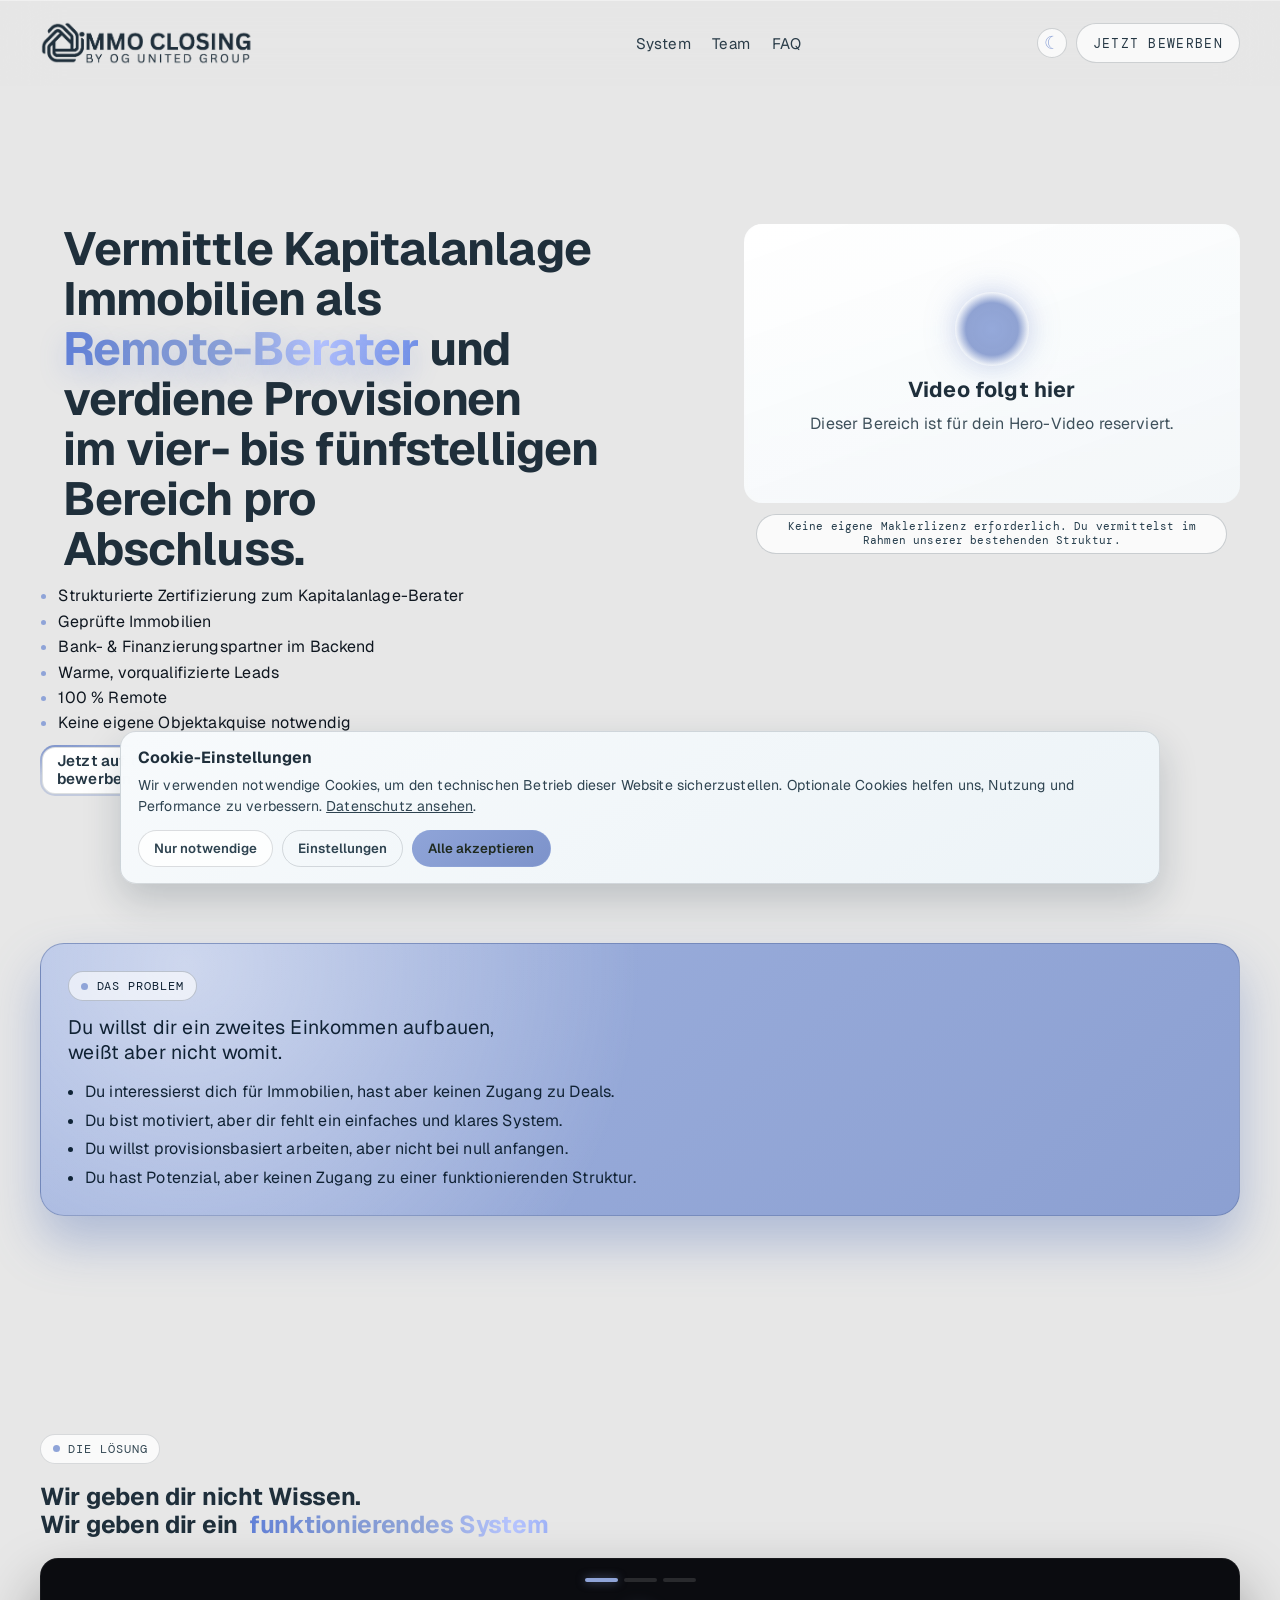
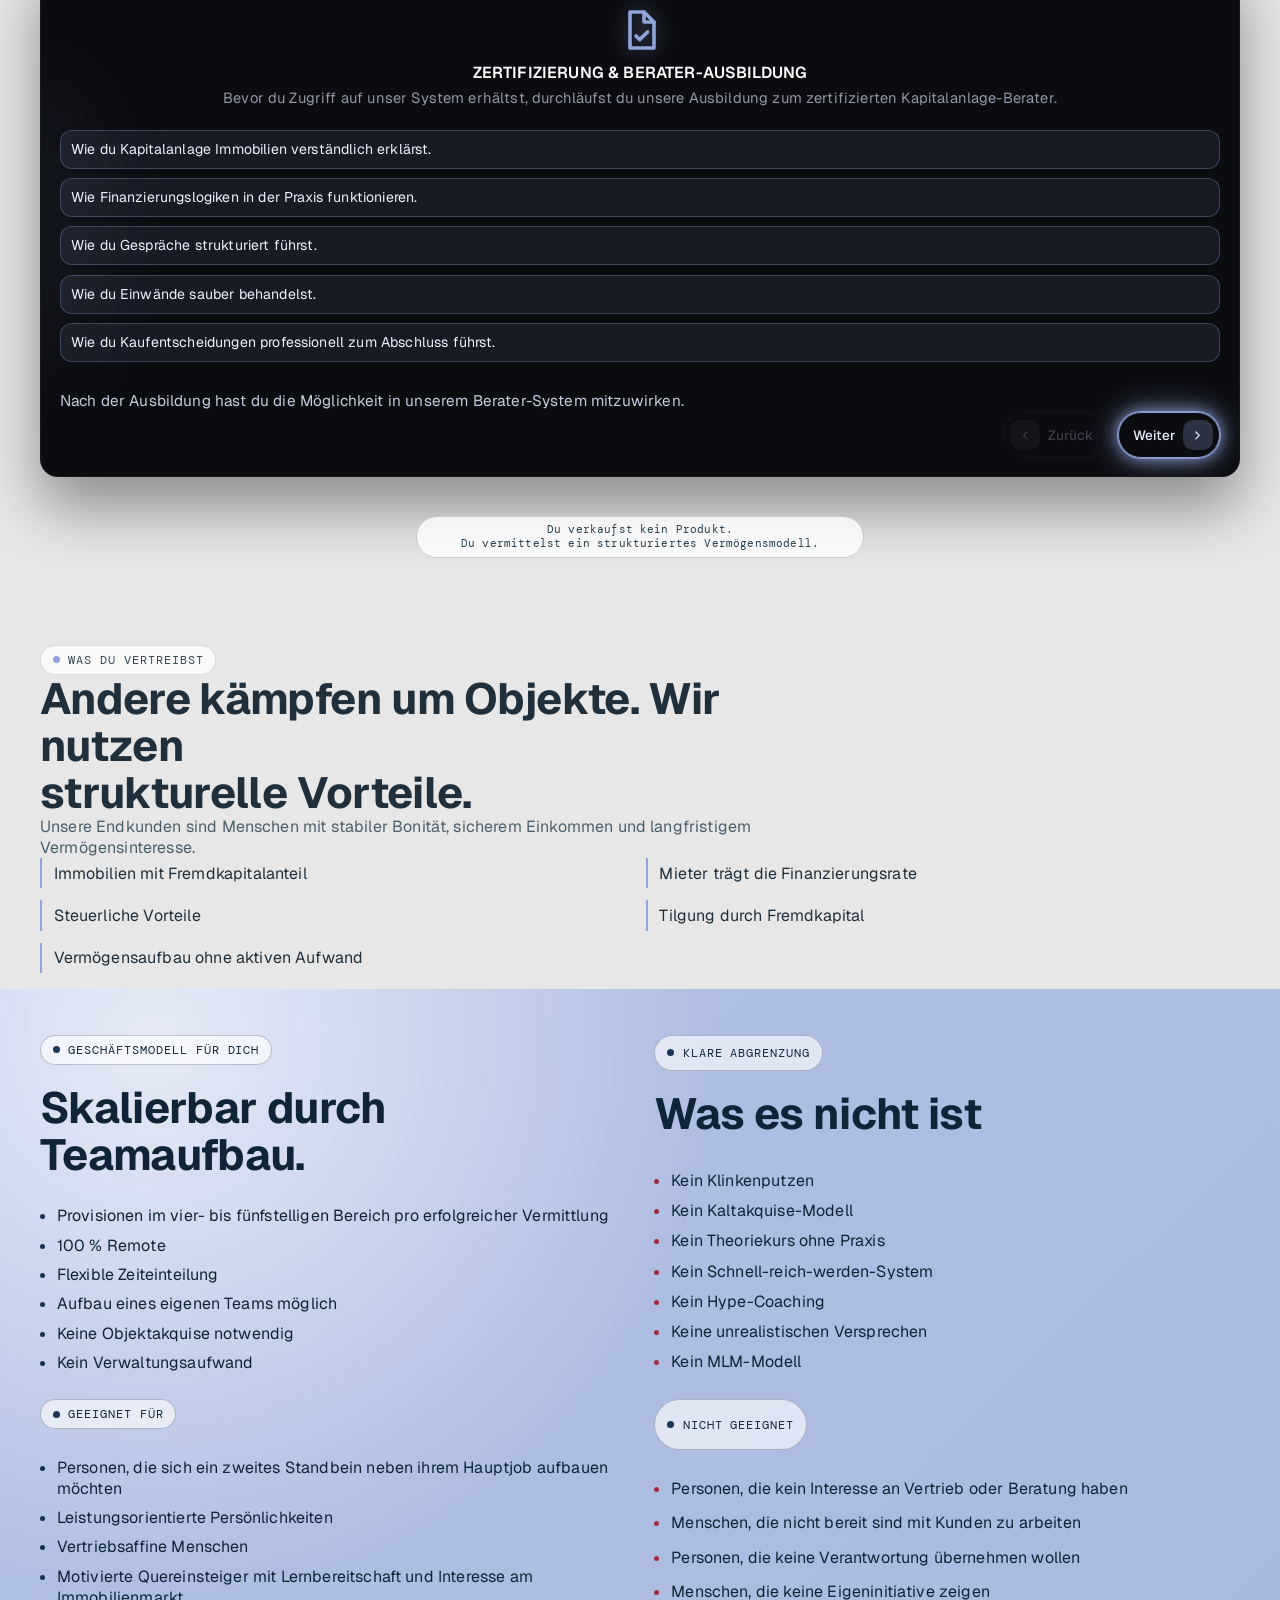
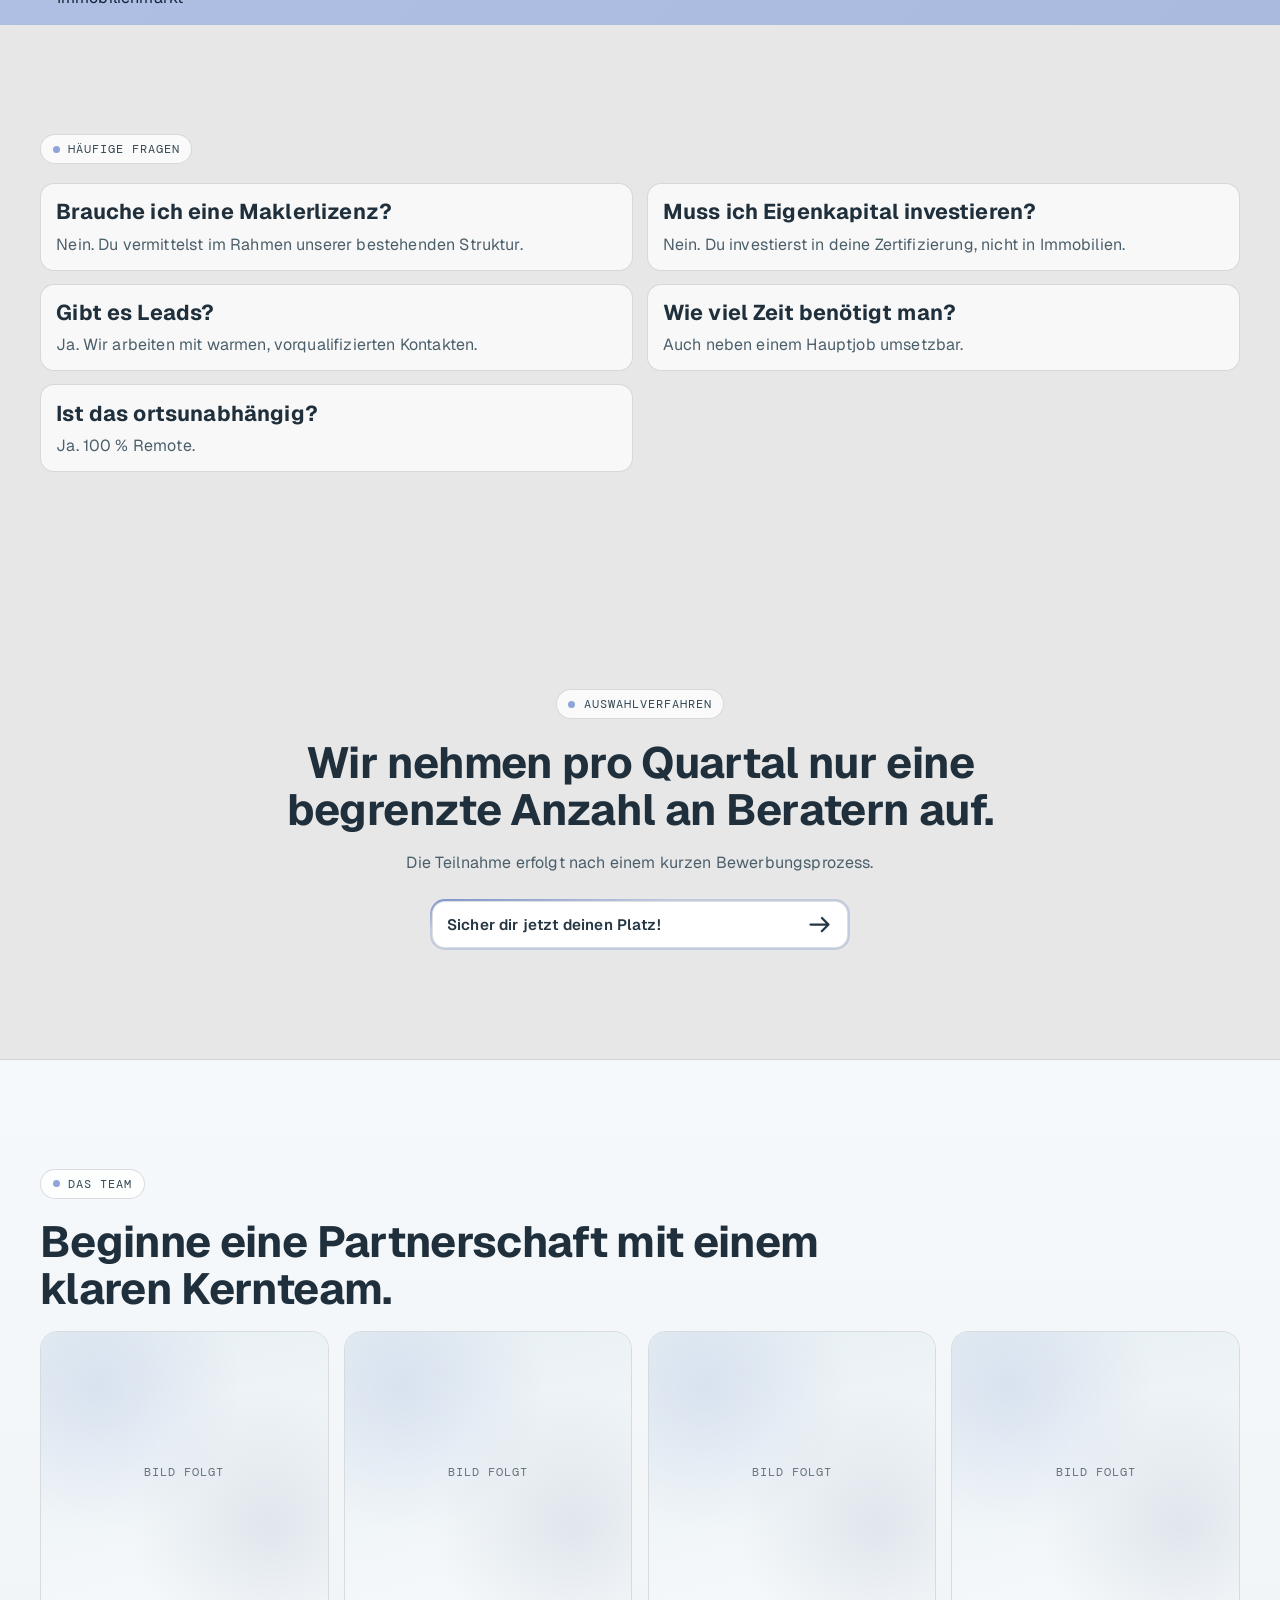
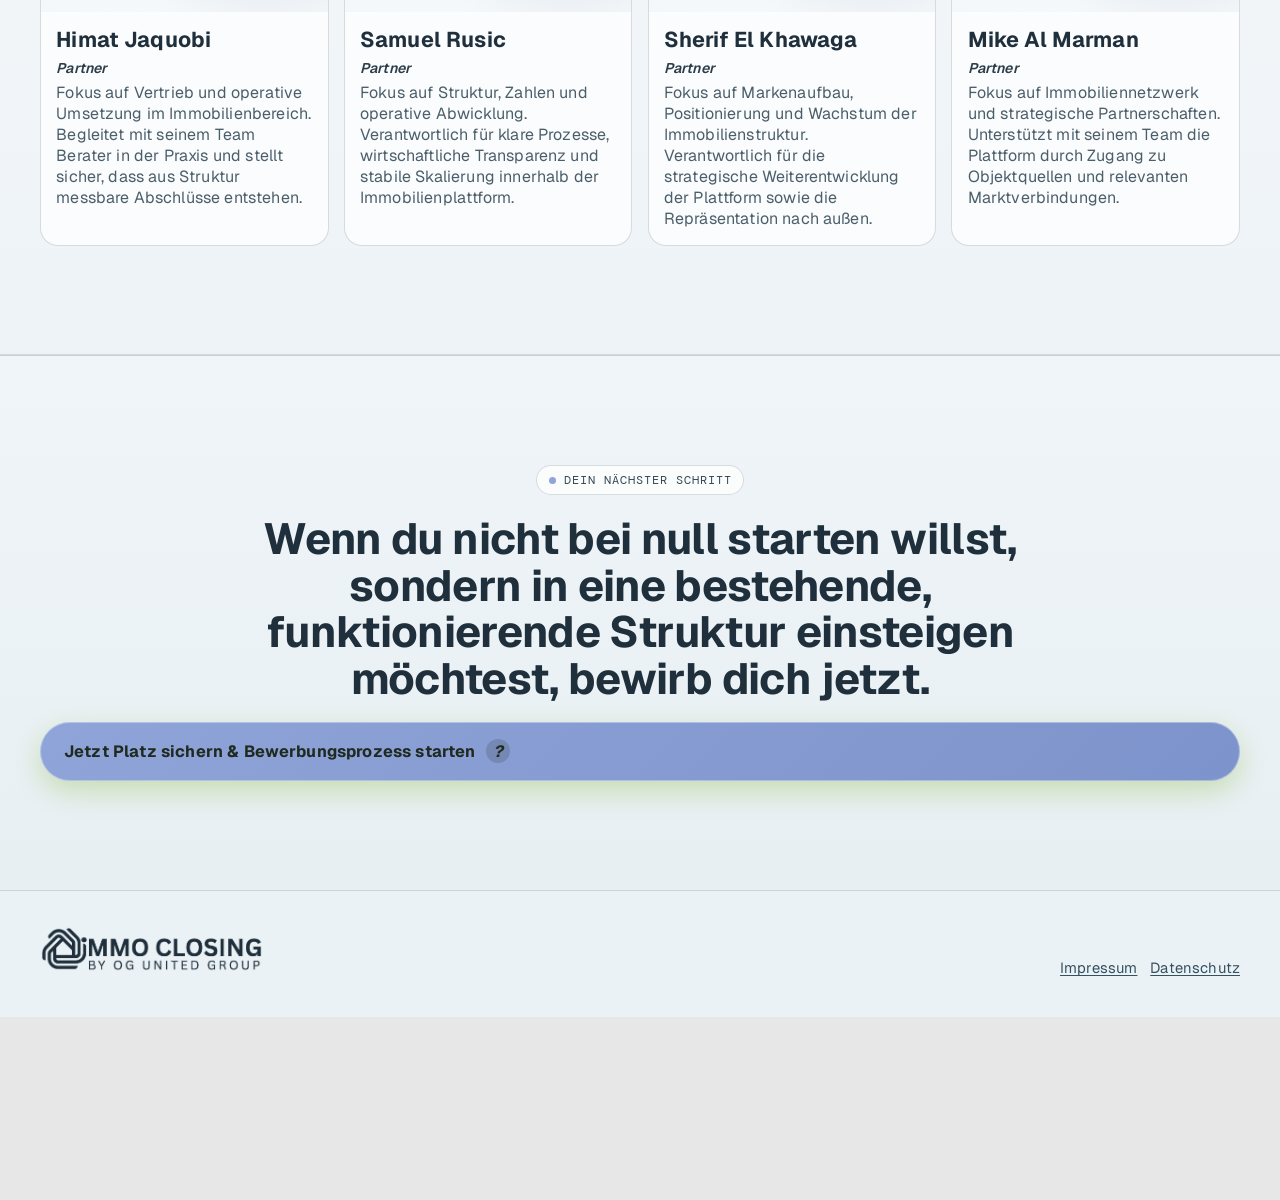
==== commit 6d40a6cf: "Set main index to alte-website-content version" ====
--- a/index.html
+++ b/index.html
@@ -1,130 +1,694 @@
-﻿<!doctype html>
-<!-- Made in Framer Â· framer.com âœ¨ -->
-<!-- Published Mar 4, 2026, 1:21 PM UTC -->
-<html lang="de" dir="ltr">
-<head>
-	<meta charset="utf-8">
-	
-	
-	
-	<!-- Start of headStart -->
-    <!-- End of headStart -->
-	<meta name="viewport" content="width=device-width">
-	<meta name="generator" content="Framer 50fb820">
-	<title>Gepruefte Kapitalanlage-Berater | Immo Closing System</title>
-    <meta name="description" content="Exklusive Ausbildung, fertige Infrastruktur und warme Leads fuer gepruefte Kapitalanlage-Berater. 100 % Remote.">
-
-<link rel="icon" href="assets/icslogo.png">
-<!-- Open Graph / Facebook -->
-    <meta property="og:type" content="website">
-    <meta property="og:title" content="Immo Closing System">
-    <meta property="og:description" content="Exklusive Ausbildung, fertige Infrastruktur und warme Leads fuer gepruefte Kapitalanlage-Berater.">
-    <!-- Twitter -->
-    <meta name="twitter:card" content="summary_large_image">
-    <meta name="twitter:title" content="Immo Closing System">
-    <meta name="twitter:description" content="Exklusive Ausbildung, fertige Infrastruktur und warme Leads fuer gepruefte Kapitalanlage-Berater.">
-	
-	
-<meta name="robots" content="max-image-preview:large"><link rel="canonical" href="#"><meta property="og:url" content="#"><style data-framer-breakpoint-css>@media(min-width: 1440px){.hidden-12iafud{display:none!important}}@media(max-width: 1439.98px){.hidden-2s7a3f{display:none!important}}</style><style data-framer-css-ssr-minified data-framer-components="framer-lib-cursors-host framer-qC8he PropertyOverrides framer-1xScp framer-GMRzE framer-lib-combinedCSSRules framer-SqPdX framer-5AEqZ framer-mN1Mp framer-En153 framer-gvBc6 framer-fRu6l framer-vj2Is framer-Xc7pX framer-lib-vimeo framer-pf9cJ framer-tgUcy framer-a6G3P framer-TuBqC framer-poGh8 framer-JBxtg framer-qfzxS framer-UQbTj framer-nwLJf framer-scAOk framer-ZQzEX">html,body,#main{box-sizing:border-box;margin:0;padding:0}:root{-webkit-font-smoothing:antialiased;-moz-osx-font-smoothing:grayscale}*{box-sizing:border-box;-webkit-font-smoothing:inherit}h1,h2,h3,h4,h5,h6,p,figure{margin:0}body,input,textarea,select,button{font-family:sans-serif;font-size:12px}body{--token-dc796296-da2b-4e0f-b767-d1d49492e2b6:#003049;--token-b12a44ce-c43a-48b8-99e6-6e065e8331b7:#636363;--token-c49a08fb-808f-40b6-b27d-daa8e6fcbbfb:#d4f7ff;--token-4ca2d025-883a-4de4-83eb-a41d322a387a:#fff;--token-429c021b-c870-43eb-b840-2cc470163485:#a1a1a1;--token-7031f38b-3b35-4663-87fe-53b1df4fc596:#1cc5ff;--token-bca06eb1-a1b3-4ca9-bf7f-cc16f812bdc2:#bfbfbf;--framer-will-change-override:none}@supports (background:-webkit-named-image(i)) and (not (grid-template-rows:subgrid)){body{--framer-will-change-override:transform}}@supports (background:-webkit-named-image(i)) and (not (position-area:top right)){body{--framer-will-change-filter-override:filter}}[data-framer-component-type=Text] div div span,[data-framer-component-type=Text] a div span,[data-framer-component-type=Text] span span span,[data-framer-component-type=Text] p span span,[data-framer-component-type=Text] h1 span span,[data-framer-component-type=Text] h2 span span,[data-framer-component-type=Text] h3 span span,[data-framer-component-type=Text] h4 span span,[data-framer-component-type=Text] h5 span span,[data-framer-component-type=Text] h6 span span,[data-framer-component-type=Text] a{font-family:var(--font-family);font-style:var(--font-style);font-weight:min(calc(var(--framer-font-weight-increase,0) + var(--font-weight,400)),900);color:var(--text-color);letter-spacing:var(--letter-spacing);font-size:var(--font-size);text-transform:var(--text-transform);--text-decoration:var(--framer-text-decoration-style,solid)var(--framer-text-decoration,none)var(--framer-text-decoration-color,currentcolor)var(--framer-text-decoration-thickness,auto);--text-decoration-skip-ink:var(--framer-text-decoration-skip-ink);--text-underline-offset:var(--framer-text-decoration-offset);line-height:var(--line-height);--font-family:var(--framer-font-family);--font-style:var(--framer-font-style);--font-weight:var(--framer-font-weight);--text-color:var(--framer-text-color);--letter-spacing:var(--framer-letter-spacing);--font-size:var(--framer-font-size);--text-transform:var(--framer-text-transform);--line-height:var(--framer-line-height)}@supports not (color:color(display-p3 1 1 1)){p.framer-text,div.framer-text,h1.framer-text,h2.framer-text,h3.framer-text,h4.framer-text,h5.framer-text,h6.framer-text,li.framer-text,ol.framer-text,ul.framer-text,span.framer-text:not([data-text-fill]){color:var(--framer-blockquote-text-color-rgb,var(--framer-blockquote-text-color,var(--framer-text-color-rgb,var(--framer-text-color,#000))));-webkit-text-stroke-color:var(--framer-text-stroke-color-rgb,var(--framer-text-stroke-color,initial))}mark.framer-text{background-color:var(--framer-blockquote-text-background-color-rgb,var(--framer-blockquote-text-background-color,var(--framer-text-background-color-rgb,var(--framer-text-background-color,initial))))}}@supports not (color:color(display-p3 1 1 1)){code.framer-text,code.framer-text span.framer-text:not([data-text-fill]){color:var(--framer-blockquote-text-color-rgb,var(--framer-blockquote-text-color,var(--framer-code-text-color-rgb,var(--framer-code-text-color,var(--framer-text-color-rgb,var(--framer-text-color,#000))))))}}@supports not (color:color(display-p3 1 1 1)){a.framer-text,span.framer-text[data-nested-link]{color:var(--framer-blockquote-text-color-rgb,var(--framer-blockquote-text-color,var(--framer-link-text-color-rgb,var(--framer-link-text-color,var(--framer-text-color-rgb,var(--framer-text-color,#000))))));background-color:var(--framer-link-text-background-color-rgb,var(--framer-link-text-background-color,initial));-webkit-text-decoration-color:var(--framer-link-text-decoration-color-rgb,var(--framer-link-text-decoration-color,var(--framer-text-decoration-color-rgb,var(--framer-text-decoration-color,currentcolor))));text-decoration-color:var(--framer-link-text-decoration-color-rgb,var(--framer-link-text-decoration-color,var(--framer-text-decoration-color-rgb,var(--framer-text-decoration-color,currentcolor))))}}@supports not (color:color(display-p3 1 1 1)){code.framer-text a.framer-text,code.framer-text a.framer-text span.framer-text:not([data-text-fill]),code.framer-text span.framer-text[data-nested-link],code.framer-text span.framer-text[data-nested-link] span.framer-text:not([data-text-fill]){color:var(--framer-blockquote-text-color-rgb,var(--framer-blockquote-text-color,var(--framer-link-text-color-rgb,var(--framer-link-text-color,var(--framer-code-text-color-rgb,var(--framer-code-text-color,var(--framer-text-color-rgb,var(--framer-text-color,#000))))))))}}@supports not (color:color(display-p3 1 1 1)){a.framer-text:hover,span.framer-text[data-nested-link]:hover{color:var(--framer-link-hover-text-color-rgb,var(--framer-link-hover-text-color,var(--framer-blockquote-text-color-rgb,var(--framer-blockquote-text-color,var(--framer-link-text-color-rgb,var(--framer-link-text-color,var(--framer-text-color-rgb,var(--framer-text-color,#000))))))));background-color:var(--framer-link-hover-text-background-color-rgb,var(--framer-link-hover-text-background-color,var(--framer-link-text-background-color-rgb,var(--framer-link-text-background-color,var(--framer-text-background-color-rgb,var(--framer-text-background-color,initial))))));-webkit-text-decoration-color:var(--framer-link-hover-text-decoration-color-rgb,var(--framer-link-hover-text-decoration-color,var(--framer-link-text-decoration-color-rgb,var(--framer-link-text-decoration-color,var(--framer-text-decoration-color-rgb,var(--framer-text-decoration-color,currentcolor))))));text-decoration-color:var(--framer-link-hover-text-decoration-color-rgb,var(--framer-link-hover-text-decoration-color,var(--framer-link-text-decoration-color-rgb,var(--framer-link-text-decoration-color,var(--framer-text-decoration-color-rgb,var(--framer-text-decoration-color,currentcolor))))))}}@supports not (color:color(display-p3 1 1 1)){code.framer-text a.framer-text:hover,code.framer-text span.framer-text[data-nested-link]:hover{color:var(--framer-link-hover-text-color-rgb,var(--framer-link-hover-text-color,var(--framer-blockquote-text-color-rgb,var(--framer-blockquote-text-color,var(--framer-link-text-color-rgb,var(--framer-link-text-color,var(--framer-code-text-color-rgb,var(--framer-code-text-color,var(--framer-text-color-rgb,var(--framer-text-color,#000))))))))))}}@supports not (color:color(display-p3 1 1 1)){a.framer-text[data-framer-page-link-current],span.framer-text[data-framer-page-link-current]{color:var(--framer-link-current-text-color-rgb,var(--framer-link-current-text-color,var(--framer-link-text-color-rgb,var(--framer-link-text-color,var(--framer-text-color-rgb,var(--framer-text-color,#000))))));background-color:var(--framer-link-current-text-background-color-rgb,var(--framer-link-current-text-background-color,var(--framer-link-text-background-color-rgb,var(--framer-link-text-background-color,var(--framer-text-background-color-rgb,var(--framer-text-background-color,initial))))));-webkit-text-decoration-color:var(--framer-link-current-text-decoration-color-rgb,var(--framer-link-current-text-decoration-color,var(--framer-link-text-decoration-color-rgb,var(--framer-link-text-decoration-color,var(--framer-text-decoration-color-rgb,var(--framer-text-decoration-color,currentcolor))))));text-decoration-color:var(--framer-link-current-text-decoration-color-rgb,var(--framer-link-current-text-decoration-color,var(--framer-link-text-decoration-color-rgb,var(--framer-link-text-decoration-color,var(--framer-text-decoration-color-rgb,var(--framer-text-decoration-color,currentcolor))))))}}@supports not (color:color(display-p3 1 1 1)){code.framer-text a.framer-text[data-framer-page-link-current],code.framer-text a.framer-text[data-framer-page-link-current] span.framer-text:not([data-text-fill]),code.framer-text span.framer-text[data-framer-page-link-current],code.framer-text span.framer-text[data-framer-page-link-current] span.framer-text:not([data-text-fill]){color:var(--framer-link-current-text-color-rgb,var(--framer-link-current-text-color,var(--framer-link-text-color-rgb,var(--framer-link-text-color,var(--framer-code-text-color-rgb,var(--framer-code-text-color,var(--framer-text-color-rgb,var(--framer-text-color,#000))))))));background-color:var(--framer-link-current-text-background-color-rgb,var(--framer-link-current-text-background-color,var(--framer-link-text-background-color-rgb,var(--framer-link-text-background-color,var(--framer-text-background-color-rgb,var(--framer-text-background-color,initial))))))}}@supports not (color:color(display-p3 1 1 1)){a.framer-text[data-framer-page-link-current]:hover,span.framer-text[data-framer-page-link-current]:hover{color:var(--framer-link-hover-text-color-rgb,var(--framer-link-hover-text-color,var(--framer-link-current-text-color-rgb,var(--framer-link-current-text-color,var(--framer-link-text-color-rgb,var(--framer-link-text-color,var(--framer-code-text-color-rgb,var(--framer-code-text-color,var(--framer-text-color-rgb,var(--framer-text-color,#000))))))))));background-color:var(--framer-link-hover-text-background-color-rgb,var(--framer-link-hover-text-background-color,var(--framer-link-current-text-background-color-rgb,var(--framer-link-current-text-background-color,var(--framer-link-text-background-color-rgb,var(--framer-link-text-background-color,initial))))));-webkit-text-decoration-color:var(--framer-link-hover-text-decoration-color-rgb,var(--framer-link-hover-text-decoration-color,var(--framer-link-current-text-decoration-color-rgb,var(--framer-link-current-text-decoration-color,var(--framer-link-text-decoration-color-rgb,var(--framer-link-text-decoration-color,var(--framer-text-decoration-color-rgb,var(--framer-text-decoration-color,currentcolor))))))));text-decoration-color:var(--framer-link-hover-text-decoration-color-rgb,var(--framer-link-hover-text-decoration-color,var(--framer-link-current-text-decoration-color-rgb,var(--framer-link-current-text-decoration-color,var(--framer-link-text-decoration-color-rgb,var(--framer-link-text-decoration-color,var(--framer-text-decoration-color-rgb,var(--framer-text-decoration-color,currentcolor))))))))}}@supports not (color:color(display-p3 1 1 1)){code.framer-text a.framer-text[data-framer-page-link-current]:hover,code.framer-text a.framer-text[data-framer-page-link-current]:hover span.framer-text:not([data-text-fill]),code.framer-text span.framer-text[data-framer-page-link-current]:hover,code.framer-text span.framer-text[data-framer-page-link-current]:hover span.framer-text:not([data-text-fill]){color:var(--framer-link-hover-text-color-rgb,var(--framer-link-hover-text-color,var(--framer-link-current-text-color-rgb,var(--framer-link-current-text-color,var(--framer-link-text-color-rgb,var(--framer-link-text-color,var(--framer-code-text-color-rgb,var(--framer-code-text-color,var(--framer-text-color-rgb,var(--framer-text-color,#000))))))))));background-color:var(--framer-link-hover-text-background-color-rgb,var(--framer-link-hover-text-background-color,var(--framer-link-current-text-background-color-rgb,var(--framer-link-current-text-background-color,var(--framer-link-text-background-color-rgb,var(--framer-link-text-background-color,initial))))))}}@supports not (aspect-ratio:1){.framer-text-module:not([data-width=fit])[style*=aspect-ratio]{position:relative!important}.framer-text-module:not([data-width=fit])[style*=aspect-ratio]:before{content:"";padding-bottom:calc(100%/calc(var(--aspect-ratio)));display:block}.framer-text-module[data-width=fill]>:first-child,.framer-text-module[data-width=fill]>.ssr-variant>:first-child,.framer-text-module:not([data-width=fit])[style*=aspect-ratio]>:first-child,.framer-text-module:not([data-width=fit])[style*=aspect-ratio]>.ssr-variant>:first-child{position:absolute;top:0;left:0;height:100%!important}}@supports not (overflow:clip){:root{--overflow-clip-fallback:hidden}}@supports (background:-webkit-named-image(i)) and (not (contain-intrinsic-size:inherit)){div.framer-text,p.framer-text,h1.framer-text,h2.framer-text,h3.framer-text,h4.framer-text,h5.framer-text,h6.framer-text,ol.framer-text,ul.framer-text,li.framer-text,blockquote.framer-text,.framer-text.framer-image{display:var(--text-truncation-display-inline-for-safari-16,revert)}div.framer-text:after,p.framer-text:after,h1.framer-text:after,h2.framer-text:after,h3.framer-text:after,h4.framer-text:after,h5.framer-text:after,h6.framer-text:after,ol.framer-text:after,ul.framer-text:after,li.framer-text:after,blockquote.framer-text:after,.framer-text.framer-image:after{content:var(--text-truncation-line-break-for-safari-16);white-space:pre}.framer-text.framer-text-module,.framer-text.framer-table-wrapper{display:var(--text-truncation-display-none-for-safari-16,revert)}p.framer-text[data-text-fill]{display:var(--text-truncation-display-inline-for-safari-16,inline-block)}}@supports (corner-shape:superellipse(2)){:root{--one-if-corner-shape-supported:1}}.framer-cursor-none,.framer-cursor-none *{cursor:none!important}.framer-pointer-events-none,.framer-pointer-events-none *{pointer-events:none!important}@supports (aspect-ratio:1){body{--framer-aspect-ratio-supported:auto}}.framer-qC8he.framer-pl7488,.framer-qC8he .framer-pl7488{display:block}.framer-qC8he.framer-12iafud{height:min-content;overflow:var(--overflow-clip-fallback,clip);background-color:#fff;flex-flow:column;place-content:center flex-start;align-items:center;gap:0;width:1440px;padding:0;display:flex;position:relative}.framer-qC8he .framer-1bortg4-container{z-index:2;flex:none;height:auto;position:fixed;top:0;left:0;right:0}.framer-qC8he .framer-1frj6u5{height:min-content;overflow:var(--overflow-clip-fallback,clip);z-index:1;flex-flow:column;flex:none;place-content:center;align-items:center;gap:60px;width:100%;padding:120px 20px 60px;display:flex;position:relative}.framer-qC8he .framer-oi7lt0{flex-flow:row;flex:none;place-content:center;align-items:center;gap:0;width:100%;max-width:1200px;height:min-content;padding:40px 0 0;display:flex;position:relative;overflow:visible}.framer-qC8he .framer-19xn83s,.framer-qC8he .framer-4jsubg{flex-flow:column;flex:1 0 0;place-content:flex-start;align-items:flex-start;gap:40px;width:1px;height:min-content;padding:0;display:flex;position:relative;overflow:visible}.framer-qC8he .framer-16n25y6{flex-flow:column;flex:none;place-content:flex-start;align-items:flex-start;gap:20px;width:min-content;height:min-content;padding:0;display:flex;position:relative;overflow:visible}.framer-qC8he .framer-15cgvda,.framer-qC8he .framer-p1rj3u,.framer-qC8he .framer-d79z19,.framer-qC8he .framer-ay11ot{flex-flow:row;flex:none;place-content:center flex-start;align-items:center;gap:12px;width:min-content;height:min-content;padding:0;display:flex;position:relative;overflow:visible}.framer-qC8he .framer-k2qeay-container,.framer-qC8he .framer-1li620s-container,.framer-qC8he .framer-sbi28j-container,.framer-qC8he .framer-owxabt-container,.framer-qC8he .framer-h1ha5a-container,.framer-qC8he .framer-11jd2wf-container,.framer-qC8he .framer-7q56xi-container,.framer-qC8he .framer-e5rjt8-container,.framer-qC8he .framer-198rzfu-container,.framer-qC8he .framer-22o6zf-container,.framer-qC8he .framer-1rrwih6-container,.framer-qC8he .framer-bm5q72-container,.framer-qC8he .framer-1d9pbhs-container,.framer-qC8he .framer-mqrlxz-container,.framer-qC8he .framer-ehidxr-container,.framer-qC8he .framer-7n40nt-container,.framer-qC8he .framer-18ch3hs-container,.framer-qC8he .framer-1435e32-container,.framer-qC8he .framer-4dolam-container,.framer-qC8he .framer-panf-container,.framer-qC8he .framer-1wufzb9-container,.framer-qC8he .framer-k23v1r-container,.framer-qC8he .framer-1hzfqjm-container{flex:none;width:auto;height:auto;position:relative}.framer-qC8he .framer-1qmx97x{flex-flow:column;flex:none;place-content:flex-start center;align-self:stretch;align-items:flex-start;gap:0;width:auto;height:min-content;padding:0;display:flex;position:relative;overflow:visible}.framer-qC8he .framer-19cgbdk,.framer-qC8he .framer-gxl0k,.framer-qC8he .framer-55hyof,.framer-qC8he .framer-1smfled,.framer-qC8he .framer-4h7ttg,.framer-qC8he .framer-1jvufby,.framer-qC8he .framer-17qtxbo,.framer-qC8he .framer-5cw2pa{--framer-paragraph-spacing:0px;white-space:pre-wrap;word-break:break-word;word-wrap:break-word;flex:none;width:100%;height:auto;position:relative}.framer-qC8he .framer-x1lxhh{--framer-paragraph-spacing:0px;white-space:pre-wrap;will-change:var(--framer-will-change-effect-override,transform);word-break:break-word;word-wrap:break-word;flex:none;width:100%;height:auto;position:relative}.framer-qC8he .framer-1lixjph{will-change:var(--framer-will-change-effect-override,transform);z-index:1;background:linear-gradient(90deg,#1cc5ff 0%,#2a41b8 100%);border-radius:8px;flex:none;gap:0;width:170px;height:5px;position:absolute;top:122px;left:85px;overflow:hidden;box-shadow:0 0 6px #1cc5ff52}.framer-qC8he .framer-1oz13v9{height:min-content;overflow:var(--overflow-clip-fallback,clip);flex-flow:column;flex:none;place-content:center;align-self:stretch;align-items:center;gap:12px;width:auto;padding:0;display:flex;position:relative}.framer-qC8he .framer-15jm86i{flex-flow:row;flex:none;place-content:flex-start center;align-items:flex-start;gap:12px;width:100%;height:min-content;padding:0;display:flex;position:relative;overflow:visible}.framer-qC8he.framer-kh6lgs,.framer-qC8he.framer-sb42j6,.framer-qC8he.framer-hsdg9u,.framer-qC8he.framer-12grne5,.framer-qC8he.framer-9v5rm8,.framer-qC8he.framer-17rcz2x,.framer-qC8he.framer-15dp7fr{-webkit-user-select:none;user-select:none;z-index:2;background-color:#011b2999;position:fixed;inset:0}.framer-qC8he.framer-1u3j9cq-container,.framer-qC8he.framer-cx3aov-container,.framer-qC8he.framer-13as7kw-container,.framer-qC8he.framer-gk34pw-container,.framer-qC8he.framer-1uhgav8-container,.framer-qC8he.framer-1773u2x-container{z-index:2;flex:none;width:541px;height:auto;position:fixed;top:35px;left:50%;transform:translate(-50%)}.framer-qC8he .framer-1o6bjwa{height:337px;overflow:var(--overflow-clip-fallback,clip);will-change:var(--framer-will-change-override,transform);border-radius:16px;flex-flow:row;flex:none;place-content:center;align-items:center;gap:12px;width:600px;padding:0;display:flex;position:relative;box-shadow:0 0 6px #1cc5ff33}.framer-qC8he .framer-1w977mz-container{flex:1 0 0;width:1px;height:100%;position:relative}.framer-qC8he.framer-z6w3ia-container{z-index:2;flex:none;height:auto;position:fixed;top:20px;left:20px;right:20px}.framer-qC8he .framer-1uxynzj{flex-flow:row;flex:none;place-content:center space-between;align-items:center;width:100%;max-width:1200px;height:min-content;padding:0;display:flex;position:relative;overflow:visible}.framer-qC8he .framer-1kwhafs-container{flex:none;width:100%;max-width:1200px;height:81px;position:relative}.framer-qC8he .framer-1qz0wbz,.framer-qC8he .framer-57d8n1,.framer-qC8he .framer-n4fl0i,.framer-qC8he .framer-titw5i,.framer-qC8he .framer-1m28nj1,.framer-qC8he .framer-1qbdar4,.framer-qC8he .framer-1yyqnmd,.framer-qC8he .framer-b6ejnx,.framer-qC8he .framer-1sjkhg{aspect-ratio:2.66667;height:var(--framer-aspect-ratio-supported,60px);width:160px;position:relative;overflow:visible}.framer-qC8he .framer-eug6a6{height:min-content;overflow:var(--overflow-clip-fallback,clip);z-index:1;flex-flow:column;flex:none;place-content:center;align-items:center;gap:60px;width:100%;padding:0 20px 60px;display:flex;position:relative}.framer-qC8he .framer-1bceokn,.framer-qC8he .framer-yiqn4y{flex-flow:row;flex:none;place-content:center;align-items:center;gap:0;width:100%;max-width:1200px;height:min-content;padding:0;display:flex;position:relative;overflow:visible}.framer-qC8he .framer-1buazvk{height:500px;overflow:var(--overflow-clip-fallback,clip);will-change:var(--framer-will-change-override,transform);border-radius:20px;flex-flow:row;flex:1 0 0;place-content:center;align-items:center;gap:12px;width:1px;padding:60px;display:flex;position:relative}.framer-qC8he .framer-3sr6vd{flex-flow:column;flex:1 0 0;place-content:flex-start;align-items:flex-start;gap:40px;width:1px;height:min-content;padding:60px;display:flex;position:relative;overflow:visible}.framer-qC8he .framer-18wl6q1,.framer-qC8he .framer-ff2ic3{flex-flow:column;flex:none;place-content:flex-start;align-items:flex-start;gap:48px;width:100%;height:min-content;padding:0;display:flex;position:relative;overflow:visible}.framer-qC8he .framer-1e58579,.framer-qC8he .framer-ziss7t,.framer-qC8he .framer-kg1phg,.framer-qC8he .framer-1fa742f{flex-flow:column;flex:none;place-content:flex-start center;align-items:flex-start;gap:20px;width:100%;height:min-content;padding:0;display:flex;position:relative;overflow:visible}.framer-qC8he .framer-ls8lsv{--framer-paragraph-spacing:0px;white-space:pre-wrap;word-break:break-word;word-wrap:break-word;flex:none;width:455px;height:auto;position:relative}.framer-qC8he .framer-10i0s3c{opacity:.8;z-index:0;flex:none;width:1442px;height:1724px;position:absolute;top:-121px;left:calc(48.6111% - 721px);overflow:visible}.framer-qC8he .framer-1s3k52v{background-color:var(--token-c49a08fb-808f-40b6-b27d-daa8e6fcbbfb,#d4f7ff);z-index:1;flex-flow:column;flex:none;place-content:center flex-start;align-items:center;gap:120px;width:100%;height:min-content;padding:120px 20px;display:flex;position:relative;overflow:visible}.framer-qC8he .framer-12n3rsq,.framer-qC8he .framer-iwx3cg{flex-flow:column;flex:none;place-content:center flex-start;align-items:center;gap:60px;width:min-content;height:min-content;padding:0;display:flex;position:relative;overflow:visible}.framer-qC8he .framer-q9w2ms,.framer-qC8he .framer-1qvuump,.framer-qC8he .framer-98auk3,.framer-qC8he .framer-1ez51e6,.framer-qC8he .framer-1kvaoxi,.framer-qC8he .framer-ufpbfj{flex-flow:column;flex:none;place-content:center flex-start;align-items:center;gap:20px;width:min-content;height:min-content;padding:0;display:flex;position:relative;overflow:visible}.framer-qC8he .framer-w3asl1,.framer-qC8he .framer-92t9e3,.framer-qC8he .framer-5nwmuj,.framer-qC8he .framer-44aecz,.framer-qC8he .framer-d34jnj,.framer-qC8he .framer-ec0cvy,.framer-qC8he .framer-nzrmjf,.framer-qC8he .framer-1sam80d,.framer-qC8he .framer-o4w9f2,.framer-qC8he .framer-rqo059,.framer-qC8he .framer-5h5azm,.framer-qC8he .framer-1edtuzj,.framer-qC8he .framer-1lmm1t,.framer-qC8he .framer-gs9njv,.framer-qC8he .framer-1lap9ry,.framer-qC8he .framer-1yli59b,.framer-qC8he .framer-1j36c9c,.framer-qC8he .framer-z965yz,.framer-qC8he .framer-xejtlh,.framer-qC8he .framer-1kxw58w,.framer-qC8he .framer-j8tb6h,.framer-qC8he .framer-3r8mo2{--framer-paragraph-spacing:0px;white-space:pre;flex:none;width:auto;height:auto;position:relative}.framer-qC8he .framer-1suv02f,.framer-qC8he .framer-1fmmn2s,.framer-qC8he .framer-1ygndhr{--framer-paragraph-spacing:0px;white-space:pre-wrap;word-break:break-word;word-wrap:break-word;flex:none;width:810px;height:auto;position:relative}.framer-qC8he .framer-1qbc24x{flex:none;grid-template-rows:repeat(3,minmax(0,1fr));grid-template-columns:repeat(3,minmax(50px,1fr));grid-auto-rows:minmax(0,1fr);justify-content:center;gap:20px;width:1200px;height:900px;padding:0;display:grid;position:relative;overflow:visible}.framer-qC8he .framer-lbgizq{background-color:var(--token-4ca2d025-883a-4de4-83eb-a41d322a387a,#fff);will-change:var(--framer-will-change-override,transform);border-radius:24px;flex-flow:column;flex:none;grid-column:span 2;place-content:center space-between;place-self:start;align-items:center;width:100%;height:100%;padding:32px;display:flex;position:relative;overflow:hidden;box-shadow:0 0 6px #1cc5ff33}.framer-qC8he .framer-1lzpgz5{flex-flow:column;flex:1 0 0;place-content:flex-start space-between;align-items:flex-start;width:100%;height:1px;padding:0;display:flex;position:relative;overflow:visible}.framer-qC8he .framer-81kf82{height:min-content;overflow:var(--overflow-clip-fallback,clip);flex-flow:column;flex:none;place-content:flex-start center;align-items:flex-start;gap:18px;width:100%;padding:0;display:flex;position:relative}.framer-qC8he .framer-q0l0fk,.framer-qC8he .framer-ihvxie,.framer-qC8he .framer-36guvh,.framer-qC8he .framer-126y1v2,.framer-qC8he .framer-pzeaib{--framer-paragraph-spacing:0px;white-space:pre-wrap;word-break:break-word;word-wrap:break-word;flex:none;width:323px;height:auto;position:relative}.framer-qC8he .framer-jp97r4{aspect-ratio:.667969;width:var(--framer-aspect-ratio-supported,310px);z-index:1;flex:none;position:absolute;top:-40px;bottom:-137px;left:452px}.framer-qC8he .framer-1pg2x2w{aspect-ratio:.906907;width:var(--framer-aspect-ratio-supported,663px);z-index:0;flex:none;position:absolute;top:-366px;bottom:-78px;right:-63px;overflow:visible}.framer-qC8he .framer-hzj7yk,.framer-qC8he .framer-43aps6{background-color:var(--token-4ca2d025-883a-4de4-83eb-a41d322a387a,#fff);will-change:var(--framer-will-change-override,transform);border-radius:24px;flex-flow:column;flex:none;grid-row:span 2;place-content:center space-between;place-self:start;align-items:center;width:100%;height:100%;padding:32px;display:flex;position:relative;overflow:hidden;box-shadow:0 0 6px #1cc5ff33}.framer-qC8he .framer-xgv5a3,.framer-qC8he .framer-od17tq,.framer-qC8he .framer-1w623s2{flex-flow:column;flex:none;place-content:flex-start;align-items:flex-start;gap:18px;width:100%;height:min-content;padding:0;display:flex;position:relative;overflow:visible}.framer-qC8he .framer-n4y6ry{aspect-ratio:.955713;height:var(--framer-aspect-ratio-supported,337px);flex:none;width:100%;position:relative;overflow:visible}.framer-qC8he .framer-zrf09e{aspect-ratio:.882759;height:var(--framer-aspect-ratio-supported,580px);z-index:1;flex:none;position:absolute;bottom:-227px;left:-62px;right:-63px;overflow:visible}.framer-qC8he .framer-1xoaold{background-color:var(--token-4ca2d025-883a-4de4-83eb-a41d322a387a,#fff);will-change:var(--framer-will-change-override,transform);border-radius:24px;flex-flow:column;flex:none;place-content:center space-between;place-self:start;align-items:center;width:100%;height:100%;padding:32px;display:flex;position:relative;overflow:hidden;box-shadow:0 0 6px #1cc5ff33}.framer-qC8he .framer-1xt071-container{z-index:0;flex:none;width:auto;height:auto;position:relative}.framer-qC8he .framer-pwkcf3{aspect-ratio:.906907;height:var(--framer-aspect-ratio-supported,813px);z-index:-1;flex:none;position:absolute;top:-241px;left:-359px;right:-28px;overflow:visible}.framer-qC8he .framer-lxtvnm{background-color:var(--token-4ca2d025-883a-4de4-83eb-a41d322a387a,#fff);will-change:var(--framer-will-change-override,transform);border-radius:24px;flex-flow:row;flex:none;grid-column:span 2;place-content:flex-start space-between;place-self:start;align-items:flex-start;width:100%;height:100%;padding:32px;display:flex;position:relative;overflow:hidden;box-shadow:0 0 6px #1cc5ff33}.framer-qC8he .framer-rc1y9l{flex-flow:column;flex:1 0 0;place-content:flex-start;align-items:flex-start;gap:18px;width:1px;height:min-content;padding:0;display:flex;position:relative;overflow:visible}.framer-qC8he .framer-1fn2f0w{aspect-ratio:1.68257;height:100%;width:var(--framer-aspect-ratio-supported,375px);flex:none;position:relative;overflow:visible}.framer-qC8he .framer-ifqtmw{z-index:1;flex-flow:column;flex:none;place-content:center flex-start;align-items:center;gap:60px;width:100%;height:min-content;padding:120px 20px 80px;display:flex;position:relative;overflow:visible}.framer-qC8he .framer-5d9gm,.framer-qC8he .framer-9lghlg,.framer-qC8he .framer-10xlbbk,.framer-qC8he .framer-1yniru1,.framer-qC8he .framer-me7c7l{flex-flow:column;flex:none;place-content:center flex-start;align-items:center;gap:60px;width:min-content;max-width:1200px;height:min-content;padding:0;display:flex;position:relative;overflow:visible}.framer-qC8he .framer-15v4ffe-container,.framer-qC8he .framer-1c69xzd-container,.framer-qC8he .framer-8pbhfr-container,.framer-qC8he .framer-dvc32-container,.framer-qC8he .framer-tjyik7-container,.framer-qC8he .framer-1ixag1v-container,.framer-qC8he .framer-1pjbsip-container,.framer-qC8he .framer-1icr4oi-container,.framer-qC8he .framer-1eks8kq-container,.framer-qC8he .framer-1espoab-container,.framer-qC8he .framer-1a8q8n9-container{flex:none;width:100%;height:auto;position:relative}.framer-qC8he .framer-xhzpjz,.framer-qC8he .framer-34j7be{z-index:1;flex-flow:column;flex:none;place-content:center flex-start;align-items:center;gap:60px;width:100%;height:min-content;padding:80px 20px;display:flex;position:relative;overflow:visible}.framer-qC8he .framer-yvk0jc,.framer-qC8he .framer-1g2heva,.framer-qC8he .framer-1pl4xqw{--framer-paragraph-spacing:0px;white-space:pre-wrap;word-break:break-word;word-wrap:break-word;flex:none;width:651px;height:auto;position:relative}.framer-qC8he .framer-bqtc2y{flex-flow:row;flex:none;place-content:center;align-items:center;gap:20px;width:1200px;height:min-content;padding:0;display:flex;position:relative;overflow:visible}.framer-qC8he .framer-1ynqrp0-container,.framer-qC8he .framer-1ez1l96-container,.framer-qC8he .framer-1axwcjq-container{flex:1 0 0;width:1px;height:auto;position:relative}.framer-qC8he .framer-j922qx{height:min-content;overflow:var(--overflow-clip-fallback,clip);z-index:1;flex-flow:column;flex:none;place-content:center;align-items:center;gap:60px;width:100%;padding:120px 20px;display:flex;position:relative}.framer-qC8he .framer-spfuzi{flex-flow:row;flex:none;place-content:center;align-items:center;gap:0;width:100%;max-width:1000px;height:min-content;padding:0;display:flex;position:relative;overflow:visible}.framer-qC8he .framer-19to7ov{--framer-paragraph-spacing:0px;white-space:pre-wrap;word-break:break-word;word-wrap:break-word;flex:none;width:477px;height:auto;position:relative}.framer-qC8he .framer-778kbi{--framer-paragraph-spacing:0px;white-space:pre-wrap;word-break:break-word;word-wrap:break-word;flex:none;width:405px;height:auto;position:relative}.framer-qC8he .framer-ntoula{aspect-ratio:.666667;height:var(--framer-aspect-ratio-supported,589px);flex:none;width:393px;position:relative;overflow:visible}.framer-qC8he .framer-1b8qj6t{flex-flow:column;flex:none;place-content:flex-end;align-items:flex-end;gap:12px;width:min-content;height:min-content;padding:0;display:flex;position:absolute;bottom:96px;left:-104px;overflow:visible}.framer-qC8he .framer-n36330,.framer-qC8he .framer-qid8gb,.framer-qC8he .framer-1r6i1wt{-webkit-backdrop-filter:blur(5px);backdrop-filter:blur(5px);background-color:#f0fbffcc;border-radius:132px;flex-flow:row;flex:none;place-content:center flex-start;align-items:center;gap:16px;width:min-content;height:min-content;padding:12px 32px 12px 12px;display:flex;position:relative;overflow:visible;box-shadow:0 0 6px #1cc5ff52}.framer-qC8he .framer-z41i3x,.framer-qC8he .framer-b03l0t,.framer-qC8he .framer-1gfhp0r{aspect-ratio:1;background-color:var(--token-4ca2d025-883a-4de4-83eb-a41d322a387a,#fff);height:var(--framer-aspect-ratio-supported,40px);overflow:var(--overflow-clip-fallback,clip);will-change:var(--framer-will-change-override,transform);border-radius:40px;flex:none;width:40px;position:relative;box-shadow:0 0 6px #1cc5ff52}.framer-qC8he .framer-yvqr3i,.framer-qC8he .framer-1xhnyr7,.framer-qC8he .framer-77ngfv{aspect-ratio:1;height:var(--framer-aspect-ratio-supported,40px);flex:none;width:40px;position:absolute;top:0;left:0;overflow:visible}.framer-qC8he .framer-2i4fn{width:405px;height:68px;position:absolute;top:522px;left:595px}.framer-qC8he .framer-1xg8hpo{width:405px;height:68px;position:absolute;top:0;left:0}.framer-qC8he .framer-ehh3tq{width:34px;height:41px;position:absolute;top:9px;left:371px}.framer-qC8he .framer-jwbl9n{width:34px;height:41px;position:absolute;top:0;left:0}.framer-qC8he .framer-1r9c88c{width:8px;height:4px;position:absolute;top:26px;left:14px}.framer-qC8he .framer-pq0lyj{width:20px;height:18px;position:absolute;top:26px;left:360px}.framer-qC8he .framer-u9xc29,.framer-qC8he .framer-1sampxr,.framer-qC8he .framer-1tfksee,.framer-qC8he .framer-1731ebd{width:20px;height:12px;position:absolute;top:6px;left:0}.framer-qC8he .framer-11745hf,.framer-qC8he .framer-1jhbexy,.framer-qC8he .framer-8u61iy,.framer-qC8he .framer-1dssyea{width:4px;height:4px;position:absolute;top:0;left:12px}.framer-qC8he .framer-1uvya5d{width:33px;height:10px;position:absolute;top:34px;left:331px}.framer-qC8he .framer-druzq3{width:28px;height:11px;position:absolute;top:34px;left:310px}.framer-qC8he .framer-1coik13{width:20px;height:18px;position:absolute;top:26px;left:294px}.framer-qC8he .framer-dq0okv{width:40px;height:41px;position:absolute;top:28px;left:258px}.framer-qC8he .framer-rj24yw{width:40px;height:41px;position:absolute;top:0;left:0}.framer-qC8he .framer-jb41a8{width:9px;height:7px;position:absolute;top:8px;left:20px}.framer-qC8he .framer-sxs70f{width:47px;height:13px;position:absolute;top:33px;left:233px}.framer-qC8he .framer-12ixzo8{width:24px;height:13px;position:absolute;top:0;left:23px}.framer-qC8he .framer-10ltrx2{width:9px;height:9px;position:absolute;top:2px;left:25px}.framer-qC8he .framer-huko7l{width:23px;height:12px;position:absolute;top:1px;left:0}.framer-qC8he .framer-1gasygj{width:142px;height:62px;position:absolute;top:1px;left:120px}.framer-qC8he .framer-v15oxm{width:75px;height:62px;position:absolute;top:0;left:68px}.framer-qC8he .framer-ccpl1n{width:10px;height:4px;position:absolute;top:26px;left:78px}.framer-qC8he .framer-johq6z{width:44px;height:10px;position:absolute;top:34px;left:0}.framer-qC8he .framer-1yk01sz{width:32px;height:10px;position:absolute;top:34px;left:96px}.framer-qC8he .framer-2oz0hd{width:32px;height:10px;position:absolute;top:0;left:0}.framer-qC8he .framer-1gk6kis{width:13px;height:6px;position:absolute;top:3px;left:2px}.framer-qC8he .framer-a8wib3{width:20px;height:18px;position:absolute;top:26px;left:82px}.framer-qC8he .framer-13isvkn{width:33px;height:42px;position:absolute;top:7px;left:64px}.framer-qC8he .framer-qr14gr{width:20px;height:18px;position:absolute;top:26px;left:50px}.framer-qC8he .framer-s7wmq7{width:75px;height:62px;position:absolute;top:1px;left:1px}.framer-qC8he .framer-25djmj{width:75px;height:62px;position:absolute;top:0;left:0}.framer-qC8he .framer-1b7gzhk{width:10px;height:4px;position:absolute;top:26px;left:11px}.framer-qC8he .framer-1xt83uv{aspect-ratio:.906907;height:var(--framer-aspect-ratio-supported,823px);z-index:0;flex:none;width:746px;position:absolute;top:4322px;left:49%;overflow:visible;transform:translate(-50%)}.framer-qC8he .framer-133o458{height:min-content;overflow:var(--overflow-clip-fallback,clip);z-index:1;flex-flow:column;flex:none;place-content:center;align-items:center;gap:60px;width:100%;padding:0 20px 80px;display:flex;position:relative}.framer-qC8he .framer-1dmbn69{background-color:var(--token-dc796296-da2b-4e0f-b767-d1d49492e2b6,#003049);height:min-content;overflow:var(--overflow-clip-fallback,clip);will-change:var(--framer-will-change-override,transform);z-index:1;border-radius:32px;flex-flow:column;flex:none;place-content:flex-start;align-items:flex-start;gap:80px;width:1000px;padding:40px;display:flex;position:relative}.framer-qC8he .framer-fbsgcd{aspect-ratio:.906907;width:var(--framer-aspect-ratio-supported,858px);z-index:0;flex:none;position:absolute;top:-436px;bottom:-248px;right:-2px;overflow:visible}.framer-qC8he .framer-ut73zg{z-index:0;flex-flow:column;flex:none;place-content:flex-start;align-items:flex-start;gap:56px;width:100%;height:min-content;padding:0;display:flex;position:relative;overflow:visible}.framer-qC8he .framer-1ip5c4a{will-change:var(--framer-will-change-override,transform);background-color:#f2fcff;border-radius:200px;flex:none;gap:0;width:64px;height:64px;position:relative;overflow:hidden;box-shadow:0 0 12.207px #138a8a99}.framer-qC8he .framer-4s8cqu{aspect-ratio:1.80645;height:var(--framer-aspect-ratio-supported,62px);flex:none;position:absolute;bottom:-1px;left:-24px;right:-24px}.framer-qC8he .framer-18zxwpu{flex-flow:column;flex:none;place-content:flex-start;align-items:flex-start;gap:4px;width:min-content;height:min-content;padding:0;display:flex;position:relative;overflow:visible}.framer-qC8he .framer-u3f0yr{background-color:var(--token-dc796296-da2b-4e0f-b767-d1d49492e2b6,#003049);z-index:1;flex-flow:column;flex:none;place-content:center flex-start;align-items:center;gap:0;width:100%;height:min-content;padding:80px 20px 0;display:flex;position:relative;overflow:visible}.framer-qC8he .framer-6chwi6{max-width:1200px;height:min-content;overflow:var(--overflow-clip-fallback,clip);flex-flow:row;flex:none;place-content:center;align-items:center;gap:12px;width:100%;padding:0;display:flex;position:relative}.framer-qC8he .framer-1ojhwox{height:2692px;overflow:var(--overflow-clip-fallback,clip);flex-flow:row;flex:none;place-content:center;align-items:center;gap:12px;width:min-content;padding:180px 0;display:flex;position:relative}.framer-qC8he .framer-zcn8fm{height:100%;overflow:var(--overflow-clip-fallback,clip);will-change:var(--framer-will-change-override,transform);background-color:#fff3;border-radius:20px;flex-flow:row;flex:none;place-content:flex-start;align-items:flex-start;gap:12px;width:min-content;padding:0;display:flex;position:relative}.framer-qC8he .framer-19cd77a{background-color:var(--token-4ca2d025-883a-4de4-83eb-a41d322a387a,#fff);height:120px;overflow:var(--overflow-clip-fallback,clip);will-change:var(--framer-will-change-override,transform);z-index:1;border-radius:20px;flex:none;width:4px;position:sticky;top:400px}.framer-qC8he .framer-f0iz3k{flex-flow:row;flex:1 0 0;place-content:flex-start center;align-items:flex-start;gap:80px;width:1px;max-width:1200px;height:min-content;padding:0;display:flex;position:relative;overflow:visible}.framer-qC8he .framer-1xxrvd9{flex-flow:column;flex:none;place-content:center;align-items:center;gap:100px;width:622px;height:min-content;padding:400px 0 500px;display:flex;position:relative;overflow:visible}.framer-qC8he .framer-17ggvnr{height:100vh;overflow:var(--overflow-clip-fallback,clip);z-index:1;flex-flow:row;flex:none;place-content:center;align-items:center;gap:12px;width:415px;padding:0;display:flex;position:sticky;top:0}.framer-qC8he .framer-jva9wu-container{aspect-ratio:1.004;height:var(--framer-aspect-ratio-supported,412px);z-index:1;flex:1 0 0;width:1px;position:relative}.framer-qC8he .framer-1fa1mxt{opacity:.8;z-index:0;flex:none;width:1370px;height:1663px;position:absolute;top:2749px;left:83px;overflow:visible}.framer-qC8he .framer-1aqw4th{z-index:1;background-color:#d4f7ff;flex-flow:row;flex:none;place-content:flex-start center;align-items:flex-start;gap:0;width:100%;height:min-content;padding:0;display:flex;position:relative;overflow:visible}.framer-qC8he .framer-1v17bfl{flex-flow:column;flex:1 0 0;place-content:flex-start center;align-self:stretch;align-items:flex-start;gap:80px;width:1px;height:auto;padding:56px;display:flex;position:relative;overflow:hidden}.framer-qC8he .framer-1hsxjt0,.framer-qC8he .framer-12v0q8p{flex-flow:column;flex:none;place-content:flex-start;align-items:flex-start;gap:20px;width:100%;height:min-content;padding:0;display:flex;position:relative;overflow:visible}.framer-qC8he .framer-15edxvt{flex:none;width:80px;height:80px;position:relative}.framer-qC8he .framer-1i7e5pj{flex-flow:column;flex:none;place-content:flex-start;align-items:flex-start;gap:4px;width:224px;height:min-content;padding:0;display:flex;position:relative;overflow:visible}.framer-qC8he .framer-12yvov{--framer-paragraph-spacing:0px;white-space:pre-wrap;word-break:break-word;word-wrap:break-word;flex:none;width:608px;height:auto;position:relative}.framer-qC8he .framer-e7i7lw{aspect-ratio:1.27465;height:var(--framer-aspect-ratio-supported,540px);flex-flow:column;flex:1 0 0;place-content:flex-start;align-items:flex-start;gap:16px;width:1px;padding:24px;display:flex;position:relative;overflow:visible}.framer-qC8he .framer-1gyasq9{background-color:#fff;border-radius:24px;flex-flow:column;flex:1 0 0;place-content:flex-start;align-items:flex-start;gap:10px;width:100%;height:1px;padding:20px;display:flex;position:relative;overflow:visible}.framer-qC8he .framer-1upn9qb{flex-flow:column;flex:1 0 0;place-content:flex-start;align-items:flex-start;gap:16px;width:100%;height:1px;padding:0;display:flex;position:relative;overflow:visible}.framer-qC8he .framer-nrvwl5-container,.framer-qC8he .framer-1nfvtp8-container{flex:none;width:100%;max-width:1200px;height:auto;position:relative}.framer-qC8he .framer-pxevm1-container{flex:none;width:390px;height:auto;position:relative}.framer-qC8he .framer-1wijzkn{opacity:.8;z-index:-1;flex:none;height:1810px;position:absolute;bottom:-768px;left:-37px;right:-37px;overflow:visible}.framer-qC8he .framer-1idn9bd{z-index:1;flex-flow:column;flex:none;place-content:center flex-start;align-items:center;gap:60px;width:100%;height:min-content;padding:80px 20px 0;display:flex;position:relative;overflow:visible}.framer-qC8he .framer-1xrbc1f{flex-flow:column;flex:none;place-content:center;align-items:center;gap:12px;width:100%;max-width:600px;height:min-content;padding:0;display:flex;position:relative;overflow:visible}.framer-qC8he .framer-8135na-container{flex:none;width:100%;height:88px;position:relative}.framer-qC8he .framer-1g1n5ir{z-index:1;flex-flow:column;flex:none;place-content:center;align-items:center;gap:60px;width:100%;height:min-content;padding:160px 20px 80px;display:flex;position:relative;overflow:visible}.framer-qC8he .framer-w18mkp{flex-flow:row;flex:none;place-content:center;align-items:center;gap:0;width:100%;max-width:1100px;height:min-content;padding:0;display:flex;position:relative;overflow:visible}.framer-qC8he .framer-1mf3j8i{background-color:var(--token-dc796296-da2b-4e0f-b767-d1d49492e2b6,#003049);border-radius:32px;flex-flow:column;flex:1 0 0;place-content:flex-start space-between;align-items:flex-start;width:1px;height:400px;padding:40px;display:flex;position:relative;overflow:visible}.framer-qC8he .framer-16k70yp{height:min-content;overflow:var(--overflow-clip-fallback,clip);flex-flow:column;flex:none;place-content:flex-start center;align-items:flex-start;gap:20px;width:100%;padding:0;display:flex;position:relative}.framer-qC8he .framer-f0jplm{--framer-paragraph-spacing:0px;white-space:pre-wrap;word-break:break-word;word-wrap:break-word;flex:none;width:400px;height:auto;position:relative}.framer-qC8he .framer-okq5nn{z-index:1;flex-flow:column;flex:none;place-content:flex-end;align-items:flex-end;gap:12px;width:min-content;height:min-content;padding:0;display:flex;position:absolute;top:54%;left:476px;overflow:visible;transform:translateY(-50%)}.framer-qC8he .framer-10dd3d6,.framer-qC8he .framer-1xqfvmb,.framer-qC8he .framer-s982kw{-webkit-backdrop-filter:blur(5px);backdrop-filter:blur(5px);background-color:#f0fbff99;border-radius:132px;flex-flow:row;flex:none;place-content:center flex-start;align-items:center;gap:12px;width:min-content;height:min-content;padding:10px 20px 10px 10px;display:flex;position:relative;overflow:visible;box-shadow:0 0 6px #1cc5ff52}.framer-qC8he .framer-d7osso,.framer-qC8he .framer-p4rbbn,.framer-qC8he .framer-hve2tf{aspect-ratio:1;background-color:var(--token-4ca2d025-883a-4de4-83eb-a41d322a387a,#fff);height:var(--framer-aspect-ratio-supported,32px);overflow:var(--overflow-clip-fallback,clip);will-change:var(--framer-will-change-override,transform);border-radius:27px;flex:none;width:32px;position:relative;box-shadow:0 0 6px #1cc5ff52}.framer-qC8he .framer-97bb6d,.framer-qC8he .framer-1oq3jgu,.framer-qC8he .framer-1sdo2to{aspect-ratio:1;height:var(--framer-aspect-ratio-supported,32px);flex:none;width:32px;position:absolute;top:0;left:0;overflow:visible}.framer-qC8he .framer-u0so22{--framer-paragraph-spacing:0px;white-space:pre-wrap;word-break:break-word;word-wrap:break-word;flex:none;width:180px;height:auto;position:relative}.framer-qC8he .framer-5w1lh4{--framer-paragraph-spacing:0px;white-space:pre-wrap;word-break:break-word;word-wrap:break-word;flex:none;width:240px;height:auto;position:relative}.framer-qC8he .framer-113d7be{--framer-paragraph-spacing:0px;white-space:pre-wrap;word-break:break-word;word-wrap:break-word;flex:none;width:300px;height:auto;position:relative}.framer-qC8he .framer-1p0iwuc{aspect-ratio:1;height:var(--framer-aspect-ratio-supported,400px);z-index:0;flex:none;width:400px;position:absolute;bottom:0;left:528px;overflow:visible}.framer-qC8he .framer-tbxizi{aspect-ratio:.668041;width:var(--framer-aspect-ratio-supported,319px);z-index:1;flex:none;position:absolute;top:-76px;bottom:0;right:-4px;overflow:visible}.framer-qC8he .framer-13d6d34{background-color:var(--token-c49a08fb-808f-40b6-b27d-daa8e6fcbbfb,#d4f7ff);height:min-content;overflow:var(--overflow-clip-fallback,clip);z-index:1;flex-flow:column;flex:none;place-content:center flex-start;align-items:center;gap:80px;width:100%;padding:120px 20px 0;display:flex;position:relative}.framer-qC8he .framer-4vbjee{background-color:#fff;border-radius:28px;flex-flow:row;flex:none;place-content:flex-start;align-items:flex-start;gap:20px;width:1100px;height:min-content;padding:20px;display:flex;position:relative;overflow:visible;box-shadow:0 0 6px #1cc5ff52}.framer-qC8he .framer-198m463{flex-flow:column;flex:1 0 0;place-content:flex-start space-between;align-self:stretch;align-items:flex-start;width:1px;height:auto;padding:0;display:flex;position:relative;overflow:visible}.framer-qC8he .framer-1hqvfyc{background-color:#fff;border-radius:8px;flex-flow:row;flex:none;place-content:center flex-start;align-items:center;gap:21.12px;width:min-content;height:min-content;padding:7.92px;display:flex;position:relative;overflow:visible}.framer-qC8he .framer-1s8ecv7{will-change:var(--framer-will-change-override,transform);border-radius:66px;flex:none;gap:0;width:106px;height:106px;position:relative;overflow:hidden}.framer-qC8he .framer-1rb6yk1{flex-flow:column;flex:none;place-content:flex-start;align-items:flex-start;gap:6.6px;width:220px;height:min-content;padding:0;display:flex;position:relative;overflow:visible}.framer-qC8he .framer-nsvuwv{flex-flow:row;flex:none;place-content:center flex-start;align-items:center;gap:7px;width:100%;height:min-content;padding:0;display:flex;position:relative;overflow:visible}.framer-qC8he .framer-1iavgcc{flex:none;width:29px;height:20px;position:relative}.framer-qC8he .framer-6m6upr{flex-flow:row;flex:none;place-content:center flex-start;align-items:center;gap:0;width:100%;height:min-content;padding:0;display:flex;position:relative;overflow:visible}.framer-qC8he .framer-15ip9zm,.framer-qC8he .framer-j0m4c8{flex:none;gap:0;width:8px;height:12px;position:relative;overflow:hidden}.framer-qC8he .framer-s660ce,.framer-qC8he .framer-voy2y0{background-color:#818181;border-radius:100%;flex:none;width:1px;height:1px;position:absolute;top:5px;left:3px}.framer-qC8he .framer-1mt3uew,.framer-qC8he .framer-56ba5h{--framer-paragraph-spacing:0px;white-space:pre-wrap;word-break:break-word;word-wrap:break-word;flex:none;width:220px;height:auto;position:relative}.framer-qC8he .framer-33r710{background-color:#0f0f0f;border-radius:466px;flex-flow:row;flex:none;place-content:center;align-items:center;gap:4.752px;width:min-content;height:min-content;padding:5.28px 7.92px;display:flex;position:relative;overflow:visible}.framer-qC8he .framer-gmnbm4{--framer-paragraph-spacing:0px;white-space:pre-wrap;word-break:break-word;word-wrap:break-word;flex:none;width:496px;height:auto;position:relative}.framer-qC8he .framer-jzhegi-container{flex:none;width:480px;height:270px;position:relative}.framer-qC8he .framer-81rhdc{min-width:166px;height:min-content;min-height:48px;overflow:var(--overflow-clip-fallback,clip);z-index:2;flex-flow:row;flex:none;place-content:center;align-items:center;gap:12px;width:min-content;padding:0;display:flex;position:absolute;bottom:40px;left:50%;transform:translate(-50%)}.framer-qC8he .framer-1gb7b1j{background-color:var(--token-c49a08fb-808f-40b6-b27d-daa8e6fcbbfb,#d4f7ff);height:min-content;overflow:var(--overflow-clip-fallback,clip);z-index:1;flex-flow:column;flex:none;place-content:center flex-start;align-items:center;gap:0;width:100%;padding:120px 20px 0;display:flex;position:relative}.framer-qC8he .framer-1q6x6g6{flex-flow:column;flex:none;place-content:center flex-start;align-items:center;gap:40px;width:min-content;height:min-content;padding:0;display:flex;position:relative;overflow:visible}.framer-qC8he .framer-arlmbg{height:min-content;overflow:var(--overflow-clip-fallback,clip);flex-flow:column;flex:none;place-content:center;align-self:stretch;align-items:center;gap:20px;width:auto;padding:0;display:flex;position:relative}.framer-qC8he .framer-1gywpot{aspect-ratio:.668203;height:var(--framer-aspect-ratio-supported,602px);z-index:2;flex:none;width:402px;position:relative;overflow:visible}.framer-qC8he .framer-f31b09{height:min-content;overflow:var(--overflow-clip-fallback,clip);z-index:1;flex-flow:row;flex:none;place-content:center;align-items:center;gap:280px;width:min-content;padding:0;display:flex;position:absolute;bottom:74px;left:51%;transform:translate(-50%)}.framer-qC8he .framer-1cnn97g,.framer-qC8he .framer-53qkh6{aspect-ratio:.461681;height:var(--framer-aspect-ratio-supported,447px);flex:none;width:206px;position:relative;overflow:visible}.framer-qC8he .framer-1vkrysz{aspect-ratio:.906907;height:var(--framer-aspect-ratio-supported,863px);z-index:-1;flex:none;width:783px;position:absolute;bottom:77px;left:52%;overflow:visible;transform:translate(-50%)}.framer-qC8he .framer-1qr0poi{height:min-content;overflow:var(--overflow-clip-fallback,clip);z-index:2;flex-flow:row;flex:none;place-content:center;align-items:center;gap:12px;width:min-content;padding:0;display:flex;position:absolute;bottom:40px;left:50%;transform:translate(-50%)}.framer-qC8he .framer-q02dv{aspect-ratio:3.45833;height:var(--framer-aspect-ratio-supported,48px);flex:none;width:166px;text-decoration:none;position:relative;overflow:visible}.framer-qC8he .framer-qhacpq{aspect-ratio:3.46354;height:var(--framer-aspect-ratio-supported,48px);flex:none;width:166px;text-decoration:none;position:relative;overflow:visible}@media (max-width:1439.98px){.framer-qC8he.framer-12iafud{width:390px}.framer-qC8he .framer-1frj6u5{gap:24px;padding:60px 20px 100px}.framer-qC8he .framer-oi7lt0{flex-direction:column;order:0;gap:20px}.framer-qC8he .framer-19xn83s{flex:none;order:0;width:100%}.framer-qC8he .framer-16n25y6{align-content:center;align-items:center;width:100%}.framer-qC8he .framer-1qmx97x{align-content:center;align-items:center;align-self:unset;order:0;width:100%}.framer-qC8he .framer-1lixjph{order:1;width:132px;height:4px;top:56px;left:calc(50.5714% - 66px)}.framer-qC8he .framer-1oz13v9{align-self:unset;border-radius:16px;order:3;justify-content:flex-start;gap:18px;width:100%;overflow:visible}.framer-qC8he .framer-gxl0k{order:1;overflow:hidden}.framer-qC8he .framer-15jm86i,.framer-qC8he .framer-sbi28j-container,.framer-qC8he .framer-mqrlxz-container,.framer-qC8he .framer-1r6i1wt,.framer-qC8he .framer-1upn9qb{order:0}.framer-qC8he .framer-owxabt-container,.framer-qC8he .framer-1kwhafs-container,.framer-qC8he .framer-qid8gb{order:1}.framer-qC8he .framer-1o6bjwa{border-radius:12px;order:1;width:100%;height:197px}.framer-qC8he .framer-11jd2wf-container,.framer-qC8he .framer-n36330{order:2}.framer-qC8he .framer-1uxynzj{flex-direction:column;order:2;justify-content:flex-start;gap:16px}.framer-qC8he .framer-eug6a6{overflow:visible}.framer-qC8he .framer-1bceokn,.framer-qC8he .framer-spfuzi{flex-direction:column;gap:40px}.framer-qC8he .framer-1buazvk{z-index:1;border-radius:8px;flex:none;order:1;gap:6px;width:131px;height:166px;padding:30px;position:absolute;top:-29px;right:13px}.framer-qC8he .framer-3sr6vd{flex:none;order:0;width:100%;padding:0}.framer-qC8he .framer-ziss7t{gap:12px}.framer-qC8he .framer-ls8lsv,.framer-qC8he .framer-12n3rsq,.framer-qC8he .framer-q9w2ms,.framer-qC8he .framer-1suv02f,.framer-qC8he .framer-q0l0fk,.framer-qC8he .framer-ihvxie,.framer-qC8he .framer-36guvh,.framer-qC8he .framer-126y1v2,.framer-qC8he .framer-pzeaib,.framer-qC8he .framer-5d9gm,.framer-qC8he .framer-1qvuump,.framer-qC8he .framer-1fmmn2s,.framer-qC8he .framer-9lghlg,.framer-qC8he .framer-98auk3,.framer-qC8he .framer-19to7ov,.framer-qC8he .framer-778kbi,.framer-qC8he .framer-d79z19,.framer-qC8he .framer-10xlbbk,.framer-qC8he .framer-1ez51e6,.framer-qC8he .framer-12yvov,.framer-qC8he .framer-1yniru1,.framer-qC8he .framer-1kvaoxi,.framer-qC8he .framer-1g2heva,.framer-qC8he .framer-me7c7l,.framer-qC8he .framer-ufpbfj,.framer-qC8he .framer-1pl4xqw,.framer-qC8he .framer-f0jplm,.framer-qC8he .framer-1mt3uew,.framer-qC8he .framer-56ba5h,.framer-qC8he .framer-iwx3cg,.framer-qC8he .framer-1q6x6g6,.framer-qC8he .framer-1ygndhr{width:100%}.framer-qC8he.framer-cx3aov-container,.framer-qC8he.framer-13as7kw-container,.framer-qC8he.framer-gk34pw-container,.framer-qC8he.framer-1uhgav8-container,.framer-qC8he.framer-1773u2x-container{transform:unset;width:unset;top:20px;left:20px;right:20px}.framer-qC8he .framer-10i0s3c{top:-267px;left:calc(46.1538% - 721px)}.framer-qC8he .framer-1s3k52v{padding:60px 20px}.framer-qC8he .framer-w3asl1,.framer-qC8he .framer-92t9e3,.framer-qC8he .framer-44aecz,.framer-qC8he .framer-rqo059,.framer-qC8he .framer-5h5azm,.framer-qC8he .framer-gs9njv,.framer-qC8he .framer-1lap9ry,.framer-qC8he .framer-1yli59b,.framer-qC8he .framer-3r8mo2{white-space:pre-wrap;word-break:break-word;word-wrap:break-word;width:100%}.framer-qC8he .framer-1qbc24x{flex-flow:column;place-content:flex-start;align-items:flex-start;width:100%;height:min-content;display:flex}.framer-qC8he .framer-lbgizq{align-self:unset;z-index:1;order:0;height:500px;padding:28px;position:sticky;top:80px}.framer-qC8he .framer-jp97r4{height:var(--framer-aspect-ratio-supported,467px);bottom:-140px;left:unset;right:-85px;top:unset;width:312px}.framer-qC8he .framer-1pg2x2w{height:var(--framer-aspect-ratio-supported,1044px);bottom:-303px;left:-433px;right:-164px;top:unset;width:unset}.framer-qC8he .framer-hzj7yk{align-self:unset;z-index:1;order:1;height:500px;padding:28px;position:sticky;top:100px}.framer-qC8he .framer-n4y6ry{height:var(--framer-aspect-ratio-supported,307px)}.framer-qC8he .framer-43aps6{align-self:unset;z-index:1;order:2;height:500px;padding:28px;position:sticky;top:120px}.framer-qC8he .framer-zrf09e{height:var(--framer-aspect-ratio-supported,468px);bottom:-254px;left:-31px;right:-31px}.framer-qC8he .framer-1xoaold{align-self:unset;z-index:2;order:4;height:500px;padding:28px;position:sticky;top:160px}.framer-qC8he .framer-lxtvnm{align-self:unset;z-index:1;flex-direction:column;order:3;height:500px;padding:28px;position:sticky;top:140px}.framer-qC8he .framer-rc1y9l,.framer-qC8he .framer-4jsubg{flex:none;width:100%}.framer-qC8he .framer-1fn2f0w{height:var(--framer-aspect-ratio-supported,175px);z-index:1;width:100%}.framer-qC8he .framer-ifqtmw{gap:40px;padding:60px 20px 40px}.framer-qC8he .framer-xhzpjz,.framer-qC8he .framer-34j7be{gap:40px;padding:40px 20px}.framer-qC8he .framer-d34jnj{white-space:pre-wrap;word-break:break-word;word-wrap:break-word;order:1;width:350px}.framer-qC8he .framer-yvk0jc{order:2;width:100%}.framer-qC8he .framer-bqtc2y,.framer-qC8he .framer-p1rj3u,.framer-qC8he .framer-4vbjee{flex-direction:column;width:100%}.framer-qC8he .framer-1ynqrp0-container{z-index:1;flex:none;width:100%;position:sticky;top:80px}.framer-qC8he .framer-1ez1l96-container{z-index:1;flex:none;width:100%;position:sticky;top:100px}.framer-qC8he .framer-1axwcjq-container{z-index:1;flex:none;width:100%;position:sticky;top:120px}.framer-qC8he .framer-j922qx,.framer-qC8he .framer-1idn9bd,.framer-qC8he .framer-1g1n5ir{padding:40px 20px}.framer-qC8he .framer-ff2ic3{align-content:center;align-items:center}.framer-qC8he .framer-1b8qj6t{bottom:70px;left:51%;transform:translate(-50%)}.framer-qC8he .framer-2i4fn{width:350px;height:59px;top:1098px;left:0}.framer-qC8he .framer-1xg8hpo{width:350px;height:59px}.framer-qC8he .framer-ehh3tq{width:30px;height:35px;top:7px;left:320px}.framer-qC8he .framer-jwbl9n{width:30px;height:35px}.framer-qC8he .framer-1r9c88c{width:7px;height:3px;top:23px;left:12px}.framer-qC8he .framer-pq0lyj{width:17px;height:16px;top:23px;left:312px}.framer-qC8he .framer-u9xc29,.framer-qC8he .framer-1sampxr,.framer-qC8he .framer-1tfksee,.framer-qC8he .framer-1731ebd{width:17px;height:11px;top:5px}.framer-qC8he .framer-11745hf,.framer-qC8he .framer-1jhbexy,.framer-qC8he .framer-8u61iy,.framer-qC8he .framer-1dssyea{width:4px;height:3px;left:10px}.framer-qC8he .framer-1uvya5d{width:29px;height:9px;top:30px;left:286px}.framer-qC8he .framer-druzq3{width:25px;height:10px;top:29px;left:268px}.framer-qC8he .framer-1coik13{width:17px;height:16px;top:23px;left:254px}.framer-qC8he .framer-dq0okv{width:35px;height:35px;top:24px;left:223px}.framer-qC8he .framer-rj24yw{width:35px;height:35px}.framer-qC8he .framer-jb41a8{width:8px;height:6px;top:7px;left:17px}.framer-qC8he .framer-sxs70f{width:40px;height:11px;top:29px;left:202px}.framer-qC8he .framer-12ixzo8{width:21px;height:11px;left:20px}.framer-qC8he .framer-10ltrx2{width:8px;height:8px;top:2px;left:21px}.framer-qC8he .framer-huko7l{width:20px;height:11px}.framer-qC8he .framer-1gasygj{width:123px;height:54px;left:104px}.framer-qC8he .framer-v15oxm{width:65px;height:54px;left:58px}.framer-qC8he .framer-ccpl1n{width:8px;height:3px;top:22px;left:68px}.framer-qC8he .framer-johq6z{width:38px;height:9px;top:29px}.framer-qC8he .framer-1yk01sz{width:27px;height:9px;top:30px;left:83px}.framer-qC8he .framer-2oz0hd{width:27px;height:9px}.framer-qC8he .framer-1gk6kis{width:11px;height:5px;left:2px}.framer-qC8he .framer-a8wib3{width:17px;height:16px;top:23px;left:71px}.framer-qC8he .framer-13isvkn{width:28px;height:37px;top:6px;left:55px}.framer-qC8he .framer-qr14gr{width:17px;height:16px;top:23px;left:43px}.framer-qC8he .framer-s7wmq7{width:65px;height:54px;left:1px}.framer-qC8he .framer-25djmj{width:65px;height:54px}.framer-qC8he .framer-1b7gzhk{width:8px;height:3px;top:22px;left:9px}.framer-qC8he .framer-1dmbn69{flex:1 0 0;width:1px;padding:32px}.framer-qC8he .framer-fbsgcd{width:var(--framer-aspect-ratio-supported,985px)}.framer-qC8he .framer-18zxwpu{flex:1 0 0;width:1px}.framer-qC8he .framer-u3f0yr{gap:40px;padding:80px 20px 40px}.framer-qC8he .framer-6chwi6{gap:24px;padding:40px 20px 0 0}.framer-qC8he .framer-1ojhwox{align-self:stretch;height:auto;padding:40px 0}.framer-qC8he .framer-f0iz3k{flex-direction:column;gap:20px}.framer-qC8he .framer-1xxrvd9{order:1;gap:0;width:100%;padding:0 0 120px}.framer-qC8he .framer-1aqw4th{z-index:2;flex-direction:column}.framer-qC8he .framer-1v17bfl{align-self:unset;flex:none;width:100%;height:min-content;padding:20px}.framer-qC8he .framer-e7i7lw{height:var(--framer-aspect-ratio-supported,314px);flex:none;width:100%;padding:20px}.framer-qC8he .framer-1gyasq9{border-radius:16px;flex:none;order:0;height:274px;padding:10px}.framer-qC8he .framer-1wijzkn{height:unset;inset:-267px -533px -583px -519px}.framer-qC8he .framer-1mf3j8i{height:671px;overflow:var(--overflow-clip-fallback,clip);will-change:var(--framer-will-change-override,transform);border-radius:24px;align-content:center;align-items:center;padding:28px}.framer-qC8he .framer-16k70yp{z-index:1;order:0;gap:12px}.framer-qC8he .framer-okq5nn{bottom:141px;left:unset;right:-500px;top:unset;transform:unset;order:1}.framer-qC8he .framer-1wufzb9-container{z-index:1;order:2}.framer-qC8he .framer-1p0iwuc{height:var(--framer-aspect-ratio-supported,671px);opacity:.2;width:unset;order:3;left:-320px;right:-1px}.framer-qC8he .framer-tbxizi{height:var(--framer-aspect-ratio-supported,380px);bottom:0;left:50%;right:unset;top:unset;z-index:0;order:4;width:254px;transform:translate(-50%)}.framer-qC8he .framer-13d6d34{z-index:0;padding:40px 20px 0}.framer-qC8he .framer-198m463{align-self:unset;flex:none;order:1;justify-content:flex-start;gap:20px;width:100%;height:min-content}.framer-qC8he .framer-1hqvfyc{order:1;align-content:flex-start;align-items:flex-start;width:100%}.framer-qC8he .framer-1s8ecv7{border-radius:38px;width:60px;height:60px}.framer-qC8he .framer-1rb6yk1{flex:1 0 0;gap:6px;width:1px}.framer-qC8he .framer-gmnbm4{order:0;width:100%}.framer-qC8he .framer-jzhegi-container{order:0;width:100%;height:175px}.framer-qC8he .framer-1gb7b1j{gap:100px;padding:80px 20px 0}.framer-qC8he .framer-arlmbg{align-self:unset;width:100%}.framer-qC8he .framer-1gywpot{height:var(--framer-aspect-ratio-supported,308px);z-index:1;width:206px}.framer-qC8he .framer-f31b09{z-index:0;gap:100px;bottom:124px;left:50%}.framer-qC8he .framer-1cnn97g,.framer-qC8he .framer-53qkh6{height:var(--framer-aspect-ratio-supported,251px);width:116px}.framer-qC8he .framer-1vkrysz{bottom:unset;transform:unset;width:unset;top:-169px;left:-149px;right:-244px}}.ssr-variant{display:contents}@supports (aspect-ratio:1){body{--framer-aspect-ratio-supported:auto}}.framer-1xScp.framer-1h8nfu5,.framer-1xScp .framer-1h8nfu5{display:block}.framer-1xScp.framer-113s3z{height:min-content;overflow:var(--overflow-clip-fallback,clip);flex-flow:row;place-content:center;align-items:center;gap:0;width:1212px;padding:20px 12px;display:flex;position:relative}.framer-1xScp .framer-1u6fnnk{flex-flow:row;flex:1 0 0;place-content:center;align-items:center;gap:12px;width:1px;max-width:1200px;height:min-content;padding:0;display:flex;position:relative;overflow:visible}.framer-1xScp .framer-e3nv7p{flex-flow:row;flex:.5 0 0;place-content:center space-between;align-items:center;width:1px;height:min-content;padding:0;display:flex;position:relative;overflow:visible}.framer-1xScp .framer-1of81g9-container,.framer-1xScp .framer-un5mhd-container,.framer-1xScp .framer-4bnkxl-container,.framer-1xScp .framer-13kyh05-container,.framer-1xScp .framer-fucscv-container,.framer-1xScp .framer-17nhagu-container{flex:none;width:auto;height:auto;position:relative}.framer-1xScp .framer-14uami1-container{flex:none;width:34px;height:34px;position:relative}.framer-1xScp .framer-1l9poyo{flex-flow:row;flex:1 0 0;place-content:center flex-end;align-items:center;gap:40px;width:1px;height:min-content;padding:0;display:flex;position:relative;overflow:visible}.framer-1xScp .framer-1c5y5fw{flex-flow:row;flex:none;place-content:center flex-start;align-items:center;gap:28px;width:min-content;height:min-content;padding:0;display:flex;position:relative;overflow:visible}.framer-1xScp.framer-v-suzh0r.framer-113s3z,.framer-1xScp.framer-v-1e50w6s.framer-113s3z{width:400px;padding:16px 12px}.framer-1xScp.framer-v-suzh0r .framer-e3nv7p,.framer-1xScp.framer-v-6tt6lt .framer-e3nv7p{flex:1 0 0}.framer-1xScp.framer-v-6tt6lt.framer-113s3z{padding:12px}.framer-1xScp.framer-v-1e50w6s .framer-1u6fnnk{flex-direction:column}.framer-1xScp.framer-v-1e50w6s .framer-e3nv7p{flex:none;width:100%}.framer-1xScp.framer-v-1e50w6s .framer-1l9poyo{flex-direction:column;flex:none;align-content:flex-start;align-items:flex-start;width:100%;padding:20px 0 0}.framer-1xScp.framer-v-1e50w6s .framer-1c5y5fw{flex-direction:column;align-content:flex-start;align-items:flex-start}.framer-1xScp.framer-v-1e50w6s .framer-un5mhd-container{order:0}.framer-1xScp.framer-v-1e50w6s .framer-4bnkxl-container{order:1}.framer-1xScp.framer-v-1e50w6s .framer-13kyh05-container{order:2}.framer-1xScp.framer-v-1e50w6s .framer-fucscv-container{order:3}.framer-1xScp.framer-v-1e50w6s .framer-17nhagu-container{width:100%}@supports (aspect-ratio:1){body{--framer-aspect-ratio-supported:auto}}.framer-GMRzE.framer-1xlqbkn,.framer-GMRzE .framer-1xlqbkn{display:block}.framer-GMRzE.framer-dox0q{flex-flow:row;place-content:center flex-start;align-items:center;gap:16.3636px;width:min-content;height:min-content;padding:0;text-decoration:none;display:flex;position:relative;overflow:visible}.framer-GMRzE .framer-1ocnlbw{flex:none;width:78px;height:44px;position:relative}.framer-GMRzE .framer-sl29jo{white-space:pre;flex:none;width:auto;height:auto;position:relative}.framer-GMRzE.framer-v-zyx1b3.framer-dox0q{gap:10.6px}.framer-GMRzE.framer-v-zyx1b3 .framer-1ocnlbw{width:51px;height:29px}body{--framer-will-change-override:none}@supports (background:-webkit-named-image(i)) and (not (grid-template-rows:subgrid)){body{--framer-will-change-override:transform}}body{--framer-will-change-filter-override:none}@supports (background:-webkit-named-image(i)) and (not (position-area:top right)){body{--framer-will-change-filter-override:filter}}[data-framer-component-type]{position:absolute}[data-framer-component-type=Text]{cursor:inherit}[data-framer-component-text-autosized] *{white-space:pre}[data-framer-component-type=Text]>*{text-align:var(--framer-text-alignment,start)}[data-framer-component-type=Text] span span,[data-framer-component-type=Text] p span,[data-framer-component-type=Text] h1 span,[data-framer-component-type=Text] h2 span,[data-framer-component-type=Text] h3 span,[data-framer-component-type=Text] h4 span,[data-framer-component-type=Text] h5 span,[data-framer-component-type=Text] h6 span{display:block}[data-framer-component-type=Text] span span span,[data-framer-component-type=Text] p span span,[data-framer-component-type=Text] h1 span span,[data-framer-component-type=Text] h2 span span,[data-framer-component-type=Text] h3 span span,[data-framer-component-type=Text] h4 span span,[data-framer-component-type=Text] h5 span span,[data-framer-component-type=Text] h6 span span{display:unset}[data-framer-component-type=Text] div div span,[data-framer-component-type=Text] a div span,[data-framer-component-type=Text] span span span,[data-framer-component-type=Text] p span span,[data-framer-component-type=Text] h1 span span,[data-framer-component-type=Text] h2 span span,[data-framer-component-type=Text] h3 span span,[data-framer-component-type=Text] h4 span span,[data-framer-component-type=Text] h5 span span,[data-framer-component-type=Text] h6 span span,[data-framer-component-type=Text] a{font-family:var(--font-family);font-style:var(--font-style);font-weight:min(calc(var(--framer-font-weight-increase,0) + var(--font-weight,400)),900);color:var(--text-color);letter-spacing:var(--letter-spacing);font-size:var(--font-size);text-transform:var(--text-transform);--text-decoration:var(--framer-text-decoration-style,solid)var(--framer-text-decoration,none)var(--framer-text-decoration-color,currentcolor)var(--framer-text-decoration-thickness,auto);--text-decoration-skip-ink:var(--framer-text-decoration-skip-ink);--text-underline-offset:var(--framer-text-decoration-offset);line-height:var(--line-height);--font-family:var(--framer-font-family);--font-style:var(--framer-font-style);--font-weight:var(--framer-font-weight);--text-color:var(--framer-text-color);--letter-spacing:var(--framer-letter-spacing);--font-size:var(--framer-font-size);--text-transform:var(--framer-text-transform);--line-height:var(--framer-line-height)}[data-framer-component-type=Text] a,[data-framer-component-type=Text] a div span,[data-framer-component-type=Text] a span span span,[data-framer-component-type=Text] a p span span,[data-framer-component-type=Text] a h1 span span,[data-framer-component-type=Text] a h2 span span,[data-framer-component-type=Text] a h3 span span,[data-framer-component-type=Text] a h4 span span,[data-framer-component-type=Text] a h5 span span,[data-framer-component-type=Text] a h6 span span{--font-family:var(--framer-link-font-family,var(--framer-font-family));--font-style:var(--framer-link-font-style,var(--framer-font-style));--font-weight:var(--framer-link-font-weight,var(--framer-font-weight));--text-color:var(--framer-link-text-color,var(--framer-text-color));--font-size:var(--framer-link-font-size,var(--framer-font-size));--text-transform:var(--framer-link-text-transform,var(--framer-text-transform));--text-decoration:var(--framer-link-text-decoration-style,var(--framer-text-decoration-style,solid))var(--framer-link-text-decoration,var(--framer-text-decoration,none))var(--framer-link-text-decoration-color,var(--framer-text-decoration-color,currentcolor))var(--framer-link-text-decoration-thickness,var(--framer-text-decoration-thickness,auto));--text-decoration-skip-ink:var(--framer-link-text-decoration-skip-ink,var(--framer-text-decoration-skip-ink));--text-underline-offset:var(--framer-link-text-decoration-offset,var(--framer-text-decoration-offset))}[data-framer-component-type=Text] a:hover,[data-framer-component-type=Text] a div span:hover,[data-framer-component-type=Text] a span span span:hover,[data-framer-component-type=Text] a p span span:hover,[data-framer-component-type=Text] a h1 span span:hover,[data-framer-component-type=Text] a h2 span span:hover,[data-framer-component-type=Text] a h3 span span:hover,[data-framer-component-type=Text] a h4 span span:hover,[data-framer-component-type=Text] a h5 span span:hover,[data-framer-component-type=Text] a h6 span span:hover{--font-family:var(--framer-link-hover-font-family,var(--framer-link-font-family,var(--framer-font-family)));--font-style:var(--framer-link-hover-font-style,var(--framer-link-font-style,var(--framer-font-style)));--font-weight:var(--framer-link-hover-font-weight,var(--framer-link-font-weight,var(--framer-font-weight)));--text-color:var(--framer-link-hover-text-color,var(--framer-link-text-color,var(--framer-text-color)));--font-size:var(--framer-link-hover-font-size,var(--framer-link-font-size,var(--framer-font-size)));--text-transform:var(--framer-link-hover-text-transform,var(--framer-link-text-transform,var(--framer-text-transform)));--text-decoration:var(--framer-link-hover-text-decoration-style,var(--framer-link-text-decoration-style,var(--framer-text-decoration-style,solid)))var(--framer-link-hover-text-decoration,var(--framer-link-text-decoration,var(--framer-text-decoration,none)))var(--framer-link-hover-text-decoration-color,var(--framer-link-text-decoration-color,var(--framer-text-decoration-color,currentcolor)))var(--framer-link-hover-text-decoration-thickness,var(--framer-link-text-decoration-thickness,var(--framer-text-decoration-thickness,auto)));--text-decoration-skip-ink:var(--framer-link-hover-text-decoration-skip-ink,var(--framer-link-text-decoration-skip-ink,var(--framer-text-decoration-skip-ink)));--text-underline-offset:var(--framer-link-hover-text-decoration-offset,var(--framer-link-text-decoration-offset,var(--framer-text-decoration-offset)))}[data-framer-component-type=Text].isCurrent a,[data-framer-component-type=Text].isCurrent a div span,[data-framer-component-type=Text].isCurrent a span span span,[data-framer-component-type=Text].isCurrent a p span span,[data-framer-component-type=Text].isCurrent a h1 span span,[data-framer-component-type=Text].isCurrent a h2 span span,[data-framer-component-type=Text].isCurrent a h3 span span,[data-framer-component-type=Text].isCurrent a h4 span span,[data-framer-component-type=Text].isCurrent a h5 span span,[data-framer-component-type=Text].isCurrent a h6 span span{--font-family:var(--framer-link-current-font-family,var(--framer-link-font-family,var(--framer-font-family)));--font-style:var(--framer-link-current-font-style,var(--framer-link-font-style,var(--framer-font-style)));--font-weight:var(--framer-link-current-font-weight,var(--framer-link-font-weight,var(--framer-font-weight)));--text-color:var(--framer-link-current-text-color,var(--framer-link-text-color,var(--framer-text-color)));--font-size:var(--framer-link-current-font-size,var(--framer-link-font-size,var(--framer-font-size)));--text-transform:var(--framer-link-current-text-transform,var(--framer-link-text-transform,var(--framer-text-transform)));--text-decoration:var(--framer-link-current-text-decoration-style,var(--framer-link-text-decoration-style,var(--framer-text-decoration-style,solid)))var(--framer-link-current-text-decoration,var(--framer-link-text-decoration,var(--framer-text-decoration,none)))var(--framer-link-current-text-decoration-color,var(--framer-link-text-decoration-color,var(--framer-text-decoration-color,currentcolor)))var(--framer-link-current-text-decoration-thickness,var(--framer-link-text-decoration-thickness,var(--framer-text-decoration-thickness,auto)));--text-decoration-skip-ink:var(--framer-link-current-text-decoration-skip-ink,var(--framer-link-text-decoration-skip-ink,var(--framer-text-decoration-skip-ink)));--text-underline-offset:var(--framer-link-current-text-decoration-offset,var(--framer-link-text-decoration-offset,var(--framer-text-decoration-offset)))}[data-framer-component-type=RichTextContainer]{outline:none;flex-direction:column;flex-shrink:0;justify-content:flex-start;display:flex}p.framer-text,div.framer-text,figure.framer-text,h1.framer-text,h2.framer-text,h3.framer-text,h4.framer-text,h5.framer-text,h6.framer-text,ol.framer-text,ul.framer-text{margin:0;padding:0}p.framer-text,div.framer-text,h1.framer-text,h2.framer-text,h3.framer-text,h4.framer-text,h5.framer-text,h6.framer-text,li.framer-text,ol.framer-text,ul.framer-text,mark.framer-text,span.framer-text:not([data-text-fill]){font-family:var(--framer-font-family-preview,var(--framer-blockquote-font-family,var(--framer-font-family,Inter,Inter Placeholder,sans-serif)));font-style:var(--framer-font-style-preview,var(--framer-blockquote-font-style,var(--framer-font-style,normal)));font-weight:var(--framer-font-weight-preview,var(--framer-blockquote-font-weight,var(--framer-font-weight,400)));color:var(--framer-blockquote-text-color,var(--framer-text-color,#000));font-size:calc(var(--framer-blockquote-font-size,var(--framer-font-size,16px))*var(--framer-font-size-scale,1));letter-spacing:var(--framer-blockquote-letter-spacing,var(--framer-letter-spacing,0));text-transform:var(--framer-blockquote-text-transform,var(--framer-text-transform,none));-webkit-text-decoration-line:var(--framer-blockquote-text-decoration,var(--framer-text-decoration,initial));text-decoration-line:var(--framer-blockquote-text-decoration,var(--framer-text-decoration,initial));-webkit-text-decoration-style:var(--framer-blockquote-text-decoration-style,var(--framer-text-decoration-style,initial));text-decoration-style:var(--framer-blockquote-text-decoration-style,var(--framer-text-decoration-style,initial));-webkit-text-decoration-color:var(--framer-blockquote-text-decoration-color,var(--framer-text-decoration-color,initial));text-decoration-color:var(--framer-blockquote-text-decoration-color,var(--framer-text-decoration-color,initial));text-decoration-thickness:var(--framer-blockquote-text-decoration-thickness,var(--framer-text-decoration-thickness,initial));text-decoration-skip-ink:var(--framer-blockquote-text-decoration-skip-ink,var(--framer-text-decoration-skip-ink,initial));text-underline-offset:var(--framer-blockquote-text-decoration-offset,var(--framer-text-decoration-offset,initial));line-height:var(--framer-blockquote-line-height,var(--framer-line-height,1.2em));text-align:var(--framer-blockquote-text-alignment,var(--framer-text-alignment,start));-webkit-text-stroke-width:var(--framer-text-stroke-width,initial);-webkit-text-stroke-color:var(--framer-text-stroke-color,initial);-moz-font-feature-settings:var(--framer-font-open-type-features,initial);-webkit-font-feature-settings:var(--framer-font-open-type-features,initial);font-feature-settings:var(--framer-font-open-type-features,initial);font-variation-settings:var(--framer-font-variation-axes-preview,var(--framer-font-variation-axes,normal));text-wrap:var(--framer-text-wrap-override,var(--framer-text-wrap))}mark.framer-text,p.framer-text,div.framer-text,h1.framer-text,h2.framer-text,h3.framer-text,h4.framer-text,h5.framer-text,h6.framer-text,li.framer-text,ol.framer-text,ul.framer-text{background-color:var(--framer-blockquote-text-background-color,var(--framer-text-background-color,initial));border-radius:var(--framer-blockquote-text-background-radius,var(--framer-text-background-radius,initial));corner-shape:var(--framer-blockquote-text-background-corner-shape,var(--framer-text-background-corner-shape,initial));padding:var(--framer-blockquote-text-background-padding,var(--framer-text-background-padding,initial))}@supports not (color:color(display-p3 1 1 1)){p.framer-text,div.framer-text,h1.framer-text,h2.framer-text,h3.framer-text,h4.framer-text,h5.framer-text,h6.framer-text,li.framer-text,ol.framer-text,ul.framer-text,span.framer-text:not([data-text-fill]){color:var(--framer-blockquote-text-color-rgb,var(--framer-blockquote-text-color,var(--framer-text-color-rgb,var(--framer-text-color,#000))));-webkit-text-stroke-color:var(--framer-text-stroke-color-rgb,var(--framer-text-stroke-color,initial))}mark.framer-text{background-color:var(--framer-blockquote-text-background-color-rgb,var(--framer-blockquote-text-background-color,var(--framer-text-background-color-rgb,var(--framer-text-background-color,initial))))}}.framer-fit-text .framer-text{white-space:nowrap;white-space-collapse:preserve}strong.framer-text{font-family:var(--framer-blockquote-font-family-bold,var(--framer-font-family-bold));font-style:var(--framer-blockquote-font-style-bold,var(--framer-font-style-bold));font-weight:var(--framer-blockquote-font-weight-bold,var(--framer-font-weight-bold,bolder));font-variation-settings:var(--framer-blockquote-font-variation-axes-bold,var(--framer-font-variation-axes-bold))}em.framer-text{font-family:var(--framer-blockquote-font-family-italic,var(--framer-font-family-italic));font-style:var(--framer-blockquote-font-style-italic,var(--framer-font-style-italic,italic));font-weight:var(--framer-blockquote-font-weight-italic,var(--framer-font-weight-italic));font-variation-settings:var(--framer-blockquote-font-variation-axes-italic,var(--framer-font-variation-axes-italic))}em.framer-text>strong.framer-text{font-family:var(--framer-blockquote-font-family-bold-italic,var(--framer-font-family-bold-italic));font-style:var(--framer-blockquote-font-style-bold-italic,var(--framer-font-style-bold-italic,italic));font-weight:var(--framer-blockquote-font-weight-bold-italic,var(--framer-font-weight-bold-italic,bolder));font-variation-settings:var(--framer-blockquote-font-variation-axes-bold-italic,var(--framer-font-variation-axes-bold-italic))}p.framer-text:not(:first-child),div.framer-text:not(:first-child),h1.framer-text:not(:first-child),h2.framer-text:not(:first-child),h3.framer-text:not(:first-child),h4.framer-text:not(:first-child),h5.framer-text:not(:first-child),h6.framer-text:not(:first-child),ol.framer-text:not(:first-child),ul.framer-text:not(:first-child),blockquote.framer-text:not(:first-child),table.framer-text:not(:first-child),figure.framer-text:not(:first-child),.framer-image.framer-text:not(:first-child){margin-top:var(--framer-blockquote-paragraph-spacing,var(--framer-paragraph-spacing,0))}li.framer-text>ul.framer-text:nth-child(2),li.framer-text>ol.framer-text:nth-child(2){margin-top:0}.framer-text[data-text-fill]{-webkit-text-fill-color:transparent;padding:max(0em,calc(calc(1.3em - var(--framer-blockquote-line-height,var(--framer-line-height,1.3em)))/2));margin:min(0em,calc(calc(1.3em - var(--framer-blockquote-line-height,var(--framer-line-height,1.3em)))/-2));-webkit-background-clip:text;background-clip:text;display:inline-block}code.framer-text,code.framer-text span.framer-text:not([data-text-fill]){font-family:var(--framer-code-font-family,var(--framer-font-family,Inter,Inter Placeholder,sans-serif));font-style:var(--framer-blockquote-font-style,var(--framer-code-font-style,var(--framer-font-style,normal)));font-weight:var(--framer-blockquote-font-weight,var(--framer-code-font-weight,var(--framer-font-weight,400)));color:var(--framer-blockquote-text-color,var(--framer-code-text-color,var(--framer-text-color,#000)));font-size:calc(var(--framer-blockquote-font-size,var(--framer-font-size,16px))*var(--framer-font-size-scale,1));letter-spacing:var(--framer-blockquote-letter-spacing,var(--framer-letter-spacing,0));line-height:var(--framer-blockquote-line-height,var(--framer-line-height,1.2em))}@supports not (color:color(display-p3 1 1 1)){code.framer-text,code.framer-text span.framer-text:not([data-text-fill]){color:var(--framer-blockquote-text-color-rgb,var(--framer-blockquote-text-color,var(--framer-code-text-color-rgb,var(--framer-code-text-color,var(--framer-text-color-rgb,var(--framer-text-color,#000))))))}}blockquote.framer-text{unicode-bidi:initial;margin-block-start:initial;margin-block-end:initial;margin-inline-start:initial;margin-inline-end:initial}a.framer-text,a.framer-text span.framer-text:not([data-text-fill]),span.framer-text[data-nested-link],span.framer-text[data-nested-link] span.framer-text:not([data-text-fill]){color:inherit;font-family:var(--framer-font-family-preview,var(--framer-blockquote-font-family,var(--framer-link-font-family,var(--framer-font-family,Inter,Inter Placeholder,sans-serif))));font-style:var(--framer-font-style-preview,var(--framer-blockquote-font-style,var(--framer-link-font-style,var(--framer-font-style,normal))));font-weight:var(--framer-font-weight-preview,var(--framer-blockquote-font-weight,var(--framer-link-font-weight,var(--framer-font-weight,400))));font-size:calc(var(--framer-blockquote-font-size,var(--framer-font-size,16px))*var(--framer-font-size-scale,1));text-transform:var(--framer-blockquote-text-transform,var(--framer-link-text-transform,var(--framer-text-transform,none)));cursor:var(--framer-custom-cursors,pointer);background-color:initial;border-radius:var(--framer-link-text-background-radius,initial);corner-shape:var(--framer-link-text-background-corner-shape,initial);padding:var(--framer-link-text-background-padding,initial)}a.framer-text,span.framer-text[data-nested-link]{color:var(--framer-blockquote-text-color,var(--framer-link-text-color,var(--framer-text-color,#000)));-webkit-text-decoration-line:var(--framer-blockquote-text-decoration,var(--framer-link-text-decoration,var(--framer-text-decoration,initial)));text-decoration-line:var(--framer-blockquote-text-decoration,var(--framer-link-text-decoration,var(--framer-text-decoration,initial)));-webkit-text-decoration-style:var(--framer-blockquote-text-decoration-style,var(--framer-link-text-decoration-style,var(--framer-text-decoration-style,initial)));text-decoration-style:var(--framer-blockquote-text-decoration-style,var(--framer-link-text-decoration-style,var(--framer-text-decoration-style,initial)));-webkit-text-decoration-color:var(--framer-blockquote-text-decoration-color,var(--framer-link-text-decoration-color,var(--framer-text-decoration-color,initial)));text-decoration-color:var(--framer-blockquote-text-decoration-color,var(--framer-link-text-decoration-color,var(--framer-text-decoration-color,initial)));text-decoration-thickness:var(--framer-blockquote-text-decoration-thickness,var(--framer-link-text-decoration-thickness,var(--framer-text-decoration-thickness,initial)));text-decoration-skip-ink:var(--framer-blockquote-text-decoration-skip-ink,var(--framer-link-text-decoration-skip-ink,var(--framer-text-decoration-skip-ink,initial)));text-underline-offset:var(--framer-blockquote-text-decoration-offset,var(--framer-link-text-decoration-offset,var(--framer-text-decoration-offset,initial)));background-color:var(--framer-link-text-background-color,initial)}@supports not (color:color(display-p3 1 1 1)){a.framer-text,span.framer-text[data-nested-link]{color:var(--framer-blockquote-text-color-rgb,var(--framer-blockquote-text-color,var(--framer-link-text-color-rgb,var(--framer-link-text-color,var(--framer-text-color-rgb,var(--framer-text-color,#000))))));background-color:var(--framer-link-text-background-color-rgb,var(--framer-link-text-background-color,initial));-webkit-text-decoration-color:var(--framer-link-text-decoration-color-rgb,var(--framer-link-text-decoration-color,var(--framer-text-decoration-color-rgb,var(--framer-text-decoration-color,currentcolor))));text-decoration-color:var(--framer-link-text-decoration-color-rgb,var(--framer-link-text-decoration-color,var(--framer-text-decoration-color-rgb,var(--framer-text-decoration-color,currentcolor))))}}code.framer-text a.framer-text,code.framer-text a.framer-text span.framer-text:not([data-text-fill]),code.framer-text span.framer-text[data-nested-link],code.framer-text span.framer-text[data-nested-link] span.framer-text:not([data-text-fill]){font-family:var(--framer-code-font-family,var(--framer-font-family,Inter,Inter Placeholder,sans-serif));font-style:var(--framer-blockquote-font-style,var(--framer-code-font-style,var(--framer-font-style,normal)));font-weight:var(--framer-blockquote-font-weight,var(--framer-code-font-weight,var(--framer-font-weight,400)));color:inherit;font-size:calc(var(--framer-blockquote-font-size,var(--framer-font-size,16px))*var(--framer-font-size-scale,1))}code.framer-text a.framer-text,code.framer-text span.framer-text[data-nested-link]{color:var(--framer-blockquote-text-color,var(--framer-link-text-color,var(--framer-code-text-color,var(--framer-text-color,#000))))}@supports not (color:color(display-p3 1 1 1)){code.framer-text a.framer-text,code.framer-text a.framer-text span.framer-text:not([data-text-fill]),code.framer-text span.framer-text[data-nested-link],code.framer-text span.framer-text[data-nested-link] span.framer-text:not([data-text-fill]){color:var(--framer-blockquote-text-color-rgb,var(--framer-blockquote-text-color,var(--framer-link-text-color-rgb,var(--framer-link-text-color,var(--framer-code-text-color-rgb,var(--framer-code-text-color,var(--framer-text-color-rgb,var(--framer-text-color,#000))))))))}}a.framer-text:hover,a.framer-text:hover span.framer-text:not([data-text-fill]),span.framer-text[data-nested-link]:hover,span.framer-text[data-nested-link]:hover span.framer-text:not([data-text-fill]){font-family:var(--framer-font-family-preview,var(--framer-link-hover-font-family,var(--framer-blockquote-font-family,var(--framer-link-font-family,var(--framer-font-family,Inter,Inter Placeholder,sans-serif)))));font-style:var(--framer-font-style-preview,var(--framer-link-hover-font-style,var(--framer-blockquote-font-style,var(--framer-link-font-style,var(--framer-font-style,normal)))));font-weight:var(--framer-font-weight-preview,var(--framer-link-hover-font-weight,var(--framer-blockquote-font-weight,var(--framer-link-font-weight,var(--framer-font-weight,400)))));font-size:calc(var(--framer-link-hover-font-size,var(--framer-blockquote-font-size,var(--framer-font-size,16px)))*var(--framer-font-size-scale,1));text-transform:var(--framer-link-hover-text-transform,var(--framer-blockquote-text-transform,var(--framer-link-text-transform,var(--framer-text-transform,none))));border-radius:var(--framer-link-hover-text-background-radius,var(--framer-link-text-background-radius,var(--framer-text-background-radius,initial)));corner-shape:var(--framer-link-hover-text-background-corner-shape,var(--framer-link-text-background-corner-shape,var(--framer-text-background-corner-shape,initial)));padding:var(--framer-link-hover-text-background-padding,var(--framer-link-text-background-padding,var(--framer-text-background-padding,initial)))}a.framer-text:hover,span.framer-text[data-nested-link]:hover{color:var(--framer-link-hover-text-color,var(--framer-blockquote-text-color,var(--framer-link-text-color,var(--framer-text-color,#000))));-webkit-text-decoration-line:var(--framer-link-hover-text-decoration,var(--framer-blockquote-text-decoration,var(--framer-link-text-decoration,var(--framer-text-decoration,initial))));text-decoration-line:var(--framer-link-hover-text-decoration,var(--framer-blockquote-text-decoration,var(--framer-link-text-decoration,var(--framer-text-decoration,initial))));-webkit-text-decoration-style:var(--framer-link-hover-text-decoration-style,var(--framer-blockquote-text-decoration-style,var(--framer-link-text-decoration-style,var(--framer-text-decoration-style,initial))));text-decoration-style:var(--framer-link-hover-text-decoration-style,var(--framer-blockquote-text-decoration-style,var(--framer-link-text-decoration-style,var(--framer-text-decoration-style,initial))));-webkit-text-decoration-color:var(--framer-link-hover-text-decoration-color,var(--framer-blockquote-text-decoration-color,var(--framer-link-text-decoration-color,var(--framer-text-decoration-color,initial))));text-decoration-color:var(--framer-link-hover-text-decoration-color,var(--framer-blockquote-text-decoration-color,var(--framer-link-text-decoration-color,var(--framer-text-decoration-color,initial))));text-decoration-thickness:var(--framer-link-hover-text-decoration-thickness,var(--framer-blockquote-text-decoration-thickness,var(--framer-link-text-decoration-thickness,var(--framer-text-decoration-thickness,initial))));text-decoration-skip-ink:var(--framer-link-hover-text-decoration-skip-ink,var(--framer-blockquote-text-decoration-skip-ink,var(--framer-link-text-decoration-skip-ink,var(--framer-text-decoration-skip-ink,initial))));text-underline-offset:var(--framer-link-hover-text-decoration-offset,var(--framer-blockquote-text-decoration-offset,var(--framer-link-text-decoration-offset,var(--framer-text-decoration-offset,initial))));background-color:var(--framer-link-hover-text-background-color,var(--framer-link-text-background-color,var(--framer-text-background-color,initial)))}@supports not (color:color(display-p3 1 1 1)){a.framer-text:hover,span.framer-text[data-nested-link]:hover{color:var(--framer-link-hover-text-color-rgb,var(--framer-link-hover-text-color,var(--framer-blockquote-text-color-rgb,var(--framer-blockquote-text-color,var(--framer-link-text-color-rgb,var(--framer-link-text-color,var(--framer-text-color-rgb,var(--framer-text-color,#000))))))));background-color:var(--framer-link-hover-text-background-color-rgb,var(--framer-link-hover-text-background-color,var(--framer-link-text-background-color-rgb,var(--framer-link-text-background-color,var(--framer-text-background-color-rgb,var(--framer-text-background-color,initial))))));-webkit-text-decoration-color:var(--framer-link-hover-text-decoration-color-rgb,var(--framer-link-hover-text-decoration-color,var(--framer-link-text-decoration-color-rgb,var(--framer-link-text-decoration-color,var(--framer-text-decoration-color-rgb,var(--framer-text-decoration-color,currentcolor))))));text-decoration-color:var(--framer-link-hover-text-decoration-color-rgb,var(--framer-link-hover-text-decoration-color,var(--framer-link-text-decoration-color-rgb,var(--framer-link-text-decoration-color,var(--framer-text-decoration-color-rgb,var(--framer-text-decoration-color,currentcolor))))))}}code.framer-text a.framer-text:hover,code.framer-text span.framer-text[data-nested-link]:hover{color:var(--framer-link-hover-text-color,var(--framer-blockquote-text-color,var(--framer-link-text-color,var(--framer-code-text-color,var(--framer-text-color,#000)))))}@supports not (color:color(display-p3 1 1 1)){code.framer-text a.framer-text:hover,code.framer-text span.framer-text[data-nested-link]:hover{color:var(--framer-link-hover-text-color-rgb,var(--framer-link-hover-text-color,var(--framer-blockquote-text-color-rgb,var(--framer-blockquote-text-color,var(--framer-link-text-color-rgb,var(--framer-link-text-color,var(--framer-code-text-color-rgb,var(--framer-code-text-color,var(--framer-text-color-rgb,var(--framer-text-color,#000))))))))))}}a.framer-text[data-framer-page-link-current],a.framer-text[data-framer-page-link-current] span.framer-text:not([data-text-fill]),span.framer-text[data-framer-page-link-current],span.framer-text[data-framer-page-link-current] span.framer-text:not([data-text-fill]){font-family:var(--framer-font-family-preview,var(--framer-link-current-font-family,var(--framer-link-font-family,var(--framer-font-family,Inter,Inter Placeholder,sans-serif))));font-style:var(--framer-font-style-preview,var(--framer-link-current-font-style,var(--framer-link-font-style,var(--framer-font-style,normal))));font-weight:var(--framer-font-weight-preview,var(--framer-link-current-font-weight,var(--framer-link-font-weight,var(--framer-font-weight,400))));font-size:calc(var(--framer-link-current-font-size,var(--framer-link-font-size,var(--framer-font-size,16px)))*var(--framer-font-size-scale,1));text-transform:var(--framer-link-current-text-transform,var(--framer-link-text-transform,var(--framer-text-transform,none)));border-radius:var(--framer-link-current-text-background-radius,var(--framer-link-text-background-radius,initial));corner-shape:var(--framer-link-current-text-background-corner-shape,var(--framer-link-text-background-corner-shape,initial));padding:var(--framer-link-current-text-background-padding,var(--framer-link-text-background-padding,initial))}a.framer-text[data-framer-page-link-current],span.framer-text[data-framer-page-link-current]{color:var(--framer-link-current-text-color,var(--framer-link-text-color,var(--framer-text-color,#000)));-webkit-text-decoration-line:var(--framer-link-current-text-decoration,var(--framer-link-text-decoration,var(--framer-text-decoration,initial)));text-decoration-line:var(--framer-link-current-text-decoration,var(--framer-link-text-decoration,var(--framer-text-decoration,initial)));-webkit-text-decoration-style:var(--framer-link-current-text-decoration-style,var(--framer-link-text-decoration-style,var(--framer-text-decoration-style,initial)));text-decoration-style:var(--framer-link-current-text-decoration-style,var(--framer-link-text-decoration-style,var(--framer-text-decoration-style,initial)));-webkit-text-decoration-color:var(--framer-link-current-text-decoration-color,var(--framer-link-text-decoration-color,var(--framer-text-decoration-color,initial)));text-decoration-color:var(--framer-link-current-text-decoration-color,var(--framer-link-text-decoration-color,var(--framer-text-decoration-color,initial)));text-decoration-thickness:var(--framer-link-current-text-decoration-thickness,var(--framer-link-text-decoration-thickness,var(--framer-text-decoration-thickness,initial)));text-decoration-skip-ink:var(--framer-link-current-text-decoration-skip-ink,var(--framer-link-text-decoration-skip-ink,var(--framer-text-decoration-skip-ink,initial)));text-underline-offset:var(--framer-link-current-text-decoration-offset,var(--framer-link-text-decoration-offset,var(--framer-text-decoration-offset,initial)));background-color:var(--framer-link-current-text-background-color,var(--framer-link-text-background-color,var(--framer-text-background-color,initial)))}@supports not (color:color(display-p3 1 1 1)){a.framer-text[data-framer-page-link-current],span.framer-text[data-framer-page-link-current]{color:var(--framer-link-current-text-color-rgb,var(--framer-link-current-text-color,var(--framer-link-text-color-rgb,var(--framer-link-text-color,var(--framer-text-color-rgb,var(--framer-text-color,#000))))));background-color:var(--framer-link-current-text-background-color-rgb,var(--framer-link-current-text-background-color,var(--framer-link-text-background-color-rgb,var(--framer-link-text-background-color,var(--framer-text-background-color-rgb,var(--framer-text-background-color,initial))))));-webkit-text-decoration-color:var(--framer-link-current-text-decoration-color-rgb,var(--framer-link-current-text-decoration-color,var(--framer-link-text-decoration-color-rgb,var(--framer-link-text-decoration-color,var(--framer-text-decoration-color-rgb,var(--framer-text-decoration-color,currentcolor))))));text-decoration-color:var(--framer-link-current-text-decoration-color-rgb,var(--framer-link-current-text-decoration-color,var(--framer-link-text-decoration-color-rgb,var(--framer-link-text-decoration-color,var(--framer-text-decoration-color-rgb,var(--framer-text-decoration-color,currentcolor))))))}}code.framer-text a.framer-text[data-framer-page-link-current],code.framer-text a.framer-text[data-framer-page-link-current] span.framer-text:not([data-text-fill]),code.framer-text span.framer-text[data-framer-page-link-current],code.framer-text span.framer-text[data-framer-page-link-current] span.framer-text:not([data-text-fill]){font-family:var(--framer-code-font-family,var(--framer-font-family,Inter,Inter Placeholder,sans-serif));font-style:var(--framer-code-font-style,var(--framer-font-style,normal));font-weight:var(--framer-code-font-weight,var(--framer-font-weight,400));color:inherit;font-size:calc(var(--framer-link-current-font-size,var(--framer-link-font-size,var(--framer-font-size,16px)))*var(--framer-font-size-scale,1))}code.framer-text a.framer-text[data-framer-page-link-current],code.framer-text span.framer-text[data-framer-page-link-current]{color:var(--framer-link-current-text-color,var(--framer-link-text-color,var(--framer-code-text-color,var(--framer-text-color,#000))))}@supports not (color:color(display-p3 1 1 1)){code.framer-text a.framer-text[data-framer-page-link-current],code.framer-text a.framer-text[data-framer-page-link-current] span.framer-text:not([data-text-fill]),code.framer-text span.framer-text[data-framer-page-link-current],code.framer-text span.framer-text[data-framer-page-link-current] span.framer-text:not([data-text-fill]){color:var(--framer-link-current-text-color-rgb,var(--framer-link-current-text-color,var(--framer-link-text-color-rgb,var(--framer-link-text-color,var(--framer-code-text-color-rgb,var(--framer-code-text-color,var(--framer-text-color-rgb,var(--framer-text-color,#000))))))));background-color:var(--framer-link-current-text-background-color-rgb,var(--framer-link-current-text-background-color,var(--framer-link-text-background-color-rgb,var(--framer-link-text-background-color,var(--framer-text-background-color-rgb,var(--framer-text-background-color,initial))))))}}a.framer-text[data-framer-page-link-current]:hover,a.framer-text[data-framer-page-link-current]:hover span.framer-text:not([data-text-fill]),span.framer-text[data-framer-page-link-current]:hover,span.framer-text[data-framer-page-link-current]:hover span.framer-text:not([data-text-fill]){color:inherit;font-family:var(--framer-font-family-preview,var(--framer-link-hover-font-family,var(--framer-link-current-font-family,var(--framer-link-font-family,var(--framer-font-family,Inter,Inter Placeholder,sans-serif)))));font-style:var(--framer-font-style-preview,var(--framer-link-hover-font-style,var(--framer-link-current-font-style,var(--framer-link-font-style,var(--framer-font-style,normal)))));font-weight:var(--framer-font-weight-preview,var(--framer-link-hover-font-weight,var(--framer-link-current-font-weight,var(--framer-link-font-weight,var(--framer-font-weight,400)))));font-size:calc(var(--framer-link-hover-font-size,var(--framer-link-current-font-size,var(--framer-link-font-size,var(--framer-font-size,16px))))*var(--framer-font-size-scale,1));text-transform:var(--framer-link-hover-text-transform,var(--framer-link-current-text-transform,var(--framer-link-text-transform,var(--framer-text-transform,none))));border-radius:var(--framer-link-hover-text-background-radius,var(--framer-link-current-text-background-radius,var(--framer-link-text-background-radius,initial)));corner-shape:var(--framer-link-hover-text-background-corner-shape,var(--framer-link-current-text-background-corner-shape,var(--framer-link-text-background-corner-shape,initial)));padding:var(--framer-link-hover-text-background-padding,var(--framer-link-current-text-background-padding,var(--framer-link-text-background-padding,initial)))}a.framer-text[data-framer-page-link-current]:hover,span.framer-text[data-framer-page-link-current]:hover{color:var(--framer-link-hover-text-color,var(--framer-link-current-text-color,var(--framer-link-text-color,var(--framer-text-color,#000))));-webkit-text-decoration-line:var(--framer-link-hover-text-decoration,var(--framer-link-current-text-decoration,var(--framer-link-text-decoration,var(--framer-text-decoration,initial))));text-decoration-line:var(--framer-link-hover-text-decoration,var(--framer-link-current-text-decoration,var(--framer-link-text-decoration,var(--framer-text-decoration,initial))));-webkit-text-decoration-style:var(--framer-link-hover-text-decoration-style,var(--framer-link-current-text-decoration-style,var(--framer-link-text-decoration-style,var(--framer-text-decoration-style,initial))));text-decoration-style:var(--framer-link-hover-text-decoration-style,var(--framer-link-current-text-decoration-style,var(--framer-link-text-decoration-style,var(--framer-text-decoration-style,initial))));-webkit-text-decoration-color:var(--framer-link-hover-text-decoration-color,var(--framer-link-current-text-decoration-color,var(--framer-link-text-decoration-color,var(--framer-text-decoration-color,initial))));text-decoration-color:var(--framer-link-hover-text-decoration-color,var(--framer-link-current-text-decoration-color,var(--framer-link-text-decoration-color,var(--framer-text-decoration-color,initial))));text-decoration-thickness:var(--framer-link-hover-text-decoration-thickness,var(--framer-link-current-text-decoration-thickness,var(--framer-link-text-decoration-thickness,var(--framer-text-decoration-thickness,initial))));text-decoration-skip-ink:var(--framer-link-hover-text-decoration-skip-ink,var(--framer-link-current-text-decoration-skip-ink,var(--framer-link-text-decoration-skip-ink,var(--framer-text-decoration-skip-ink,initial))));text-underline-offset:var(--framer-link-hover-text-decoration-offset,var(--framer-link-current-text-decoration-offset,var(--framer-link-text-decoration-offset,var(--framer-text-decoration-offset,initial))));background-color:var(--framer-link-hover-text-background-color,var(--framer-link-current-text-background-color,var(--framer-link-text-background-color,initial)))}@supports not (color:color(display-p3 1 1 1)){a.framer-text[data-framer-page-link-current]:hover,span.framer-text[data-framer-page-link-current]:hover{color:var(--framer-link-hover-text-color-rgb,var(--framer-link-hover-text-color,var(--framer-link-current-text-color-rgb,var(--framer-link-current-text-color,var(--framer-link-text-color-rgb,var(--framer-link-text-color,var(--framer-code-text-color-rgb,var(--framer-code-text-color,var(--framer-text-color-rgb,var(--framer-text-color,#000))))))))));background-color:var(--framer-link-hover-text-background-color-rgb,var(--framer-link-hover-text-background-color,var(--framer-link-current-text-background-color-rgb,var(--framer-link-current-text-background-color,var(--framer-link-text-background-color-rgb,var(--framer-link-text-background-color,initial))))));-webkit-text-decoration-color:var(--framer-link-hover-text-decoration-color-rgb,var(--framer-link-hover-text-decoration-color,var(--framer-link-current-text-decoration-color-rgb,var(--framer-link-current-text-decoration-color,var(--framer-link-text-decoration-color-rgb,var(--framer-link-text-decoration-color,var(--framer-text-decoration-color-rgb,var(--framer-text-decoration-color,currentcolor))))))));text-decoration-color:var(--framer-link-hover-text-decoration-color-rgb,var(--framer-link-hover-text-decoration-color,var(--framer-link-current-text-decoration-color-rgb,var(--framer-link-current-text-decoration-color,var(--framer-link-text-decoration-color-rgb,var(--framer-link-text-decoration-color,var(--framer-text-decoration-color-rgb,var(--framer-text-decoration-color,currentcolor))))))))}}code.framer-text a.framer-text[data-framer-page-link-current]:hover,code.framer-text span.framer-text[data-framer-page-link-current]:hover{color:var(--framer-link-hover-text-color,var(--framer-link-current-text-color,var(--framer-link-text-color,var(--framer-code-text-color,var(--framer-text-color,#000)))))}@supports not (color:color(display-p3 1 1 1)){code.framer-text a.framer-text[data-framer-page-link-current]:hover,code.framer-text a.framer-text[data-framer-page-link-current]:hover span.framer-text:not([data-text-fill]),code.framer-text span.framer-text[data-framer-page-link-current]:hover,code.framer-text span.framer-text[data-framer-page-link-current]:hover span.framer-text:not([data-text-fill]){color:var(--framer-link-hover-text-color-rgb,var(--framer-link-hover-text-color,var(--framer-link-current-text-color-rgb,var(--framer-link-current-text-color,var(--framer-link-text-color-rgb,var(--framer-link-text-color,var(--framer-code-text-color-rgb,var(--framer-code-text-color,var(--framer-text-color-rgb,var(--framer-text-color,#000))))))))));background-color:var(--framer-link-hover-text-background-color-rgb,var(--framer-link-hover-text-background-color,var(--framer-link-current-text-background-color-rgb,var(--framer-link-current-text-background-color,var(--framer-link-text-background-color-rgb,var(--framer-link-text-background-color,initial))))))}}.framer-image.framer-text{max-width:100%;height:auto;display:block}.text-styles-preset-reset.framer-text{--framer-font-family:Inter,Inter Placeholder,sans-serif;--framer-font-style:normal;--framer-font-weight:500;--framer-text-color:#000;--framer-font-size:16px;--framer-letter-spacing:0;--framer-text-transform:none;--framer-text-decoration:none;--framer-text-decoration-style:none;--framer-text-decoration-color:none;--framer-text-decoration-thickness:none;--framer-text-decoration-skip-ink:none;--framer-text-decoration-offset:none;--framer-line-height:1.2em;--framer-text-alignment:start;--framer-font-open-type-features:normal;--framer-text-background-color:initial;--framer-text-background-radius:initial;--framer-text-background-corner-shape:initial;--framer-text-background-padding:initial}ol.framer-text{--list-style-type:decimal}ul.framer-text,ol.framer-text{padding-inline-start:0;position:relative}li.framer-text{counter-increment:list-item;padding-inline-start:2ch;list-style:none}ol.framer-text>li.framer-text:before{content:counter(list-item,var(--list-style-type))".";font-variant-numeric:tabular-nums;position:absolute;inset-inline-start:0}ol.framer-text>li.framer-text:nth-last-child(n+10),ol.framer-text>li.framer-text:nth-last-child(n+10)~li{padding-inline-start:3ch}ol.framer-text>li.framer-text:nth-last-child(n+100),ol.framer-text>li.framer-text:nth-last-child(n+100)~li{padding-inline-start:4ch}ol.framer-text>li.framer-text:nth-last-child(n+1000),ol.framer-text>li.framer-text:nth-last-child(n+1000)~li{padding-inline-start:5ch}ol.framer-text>li.framer-text:nth-last-child(n+10000),ol.framer-text>li.framer-text:nth-last-child(n+10000)~li{padding-inline-start:6ch}ol.framer-text>li.framer-text:nth-last-child(n+100000),ol.framer-text>li.framer-text:nth-last-child(n+100000)~li{padding-inline-start:7ch}ol.framer-text>li.framer-text:nth-last-child(n+1000000),ol.framer-text>li.framer-text:nth-last-child(n+1000000)~li{padding-inline-start:8ch}ul.framer-text>li.framer-text:before{content:"â€¢";position:absolute;inset-inline-start:0}.framer-table-wrapper{overflow-x:auto}table.framer-text,.framer-table-wrapper table.framer-text{border-collapse:separate;border-spacing:0;table-layout:auto;word-break:normal;width:100%}td.framer-text,th.framer-text{vertical-align:top;min-width:16ch}.framer-text-module[data-width=fill]>:first-child,.framer-text-module[data-width=fill]>.ssr-variant>:first-child,.framer-text-module:not([data-width=fit])[style*=aspect-ratio]>:first-child,.framer-text-module:not([data-width=fit])[style*=aspect-ratio]>.ssr-variant>:first-child{width:100%!important}@supports not (aspect-ratio:1){.framer-text-module:not([data-width=fit])[style*=aspect-ratio]{position:relative!important}.framer-text-module:not([data-width=fit])[style*=aspect-ratio]:before{content:"";padding-bottom:calc(100%/calc(var(--aspect-ratio)));display:block}.framer-text-module[data-width=fill]>:first-child,.framer-text-module[data-width=fill]>.ssr-variant>:first-child,.framer-text-module:not([data-width=fit])[style*=aspect-ratio]>:first-child,.framer-text-module:not([data-width=fit])[style*=aspect-ratio]>.ssr-variant>:first-child{position:absolute;top:0;left:0;height:100%!important}}[data-framer-component-type=DeprecatedRichText]{cursor:inherit}[data-framer-component-type=DeprecatedRichText] .text-styles-preset-reset{--framer-font-family:Inter,Inter Placeholder,sans-serif;--framer-font-style:normal;--framer-font-weight:500;--framer-text-color:#000;--framer-font-size:16px;--framer-letter-spacing:0;--framer-text-transform:none;--framer-text-decoration:none;--framer-line-height:1.2em;--framer-text-alignment:start;--framer-font-open-type-features:normal;--font-variation-settings:normal}[data-framer-component-type=DeprecatedRichText] p,[data-framer-component-type=DeprecatedRichText] div,[data-framer-component-type=DeprecatedRichText] h1,[data-framer-component-type=DeprecatedRichText] h2,[data-framer-component-type=DeprecatedRichText] h3,[data-framer-component-type=DeprecatedRichText] h4,[data-framer-component-type=DeprecatedRichText] h5,[data-framer-component-type=DeprecatedRichText] h6{margin:0;padding:0}[data-framer-component-type=DeprecatedRichText] p,[data-framer-component-type=DeprecatedRichText] div,[data-framer-component-type=DeprecatedRichText] h1,[data-framer-component-type=DeprecatedRichText] h2,[data-framer-component-type=DeprecatedRichText] h3,[data-framer-component-type=DeprecatedRichText] h4,[data-framer-component-type=DeprecatedRichText] h5,[data-framer-component-type=DeprecatedRichText] h6,[data-framer-component-type=DeprecatedRichText] li,[data-framer-component-type=DeprecatedRichText] ol,[data-framer-component-type=DeprecatedRichText] ul,[data-framer-component-type=DeprecatedRichText] span:not([data-text-fill]){font-family:var(--framer-font-family,Inter,Inter Placeholder,sans-serif);font-style:var(--framer-font-style,normal);font-weight:var(--framer-font-weight,400);color:var(--framer-text-color,#000);font-size:var(--framer-font-size,16px);letter-spacing:var(--framer-letter-spacing,0);text-transform:var(--framer-text-transform,none);-webkit-text-decoration:var(--framer-text-decoration,none);text-decoration:var(--framer-text-decoration,none);line-height:var(--framer-line-height,1.2em);text-align:var(--framer-text-alignment,start)}[data-framer-component-type=DeprecatedRichText] p:not(:first-child),[data-framer-component-type=DeprecatedRichText] div:not(:first-child),[data-framer-component-type=DeprecatedRichText] h1:not(:first-child),[data-framer-component-type=DeprecatedRichText] h2:not(:first-child),[data-framer-component-type=DeprecatedRichText] h3:not(:first-child),[data-framer-component-type=DeprecatedRichText] h4:not(:first-child),[data-framer-component-type=DeprecatedRichText] h5:not(:first-child),[data-framer-component-type=DeprecatedRichText] h6:not(:first-child),[data-framer-component-type=DeprecatedRichText] ol:not(:first-child),[data-framer-component-type=DeprecatedRichText] ul:not(:first-child),[data-framer-component-type=DeprecatedRichText] .framer-image:not(:first-child){margin-top:var(--framer-paragraph-spacing,0)}[data-framer-component-type=DeprecatedRichText] span[data-text-fill]{-webkit-text-fill-color:transparent;-webkit-background-clip:text;background-clip:text;display:inline-block}[data-framer-component-type=DeprecatedRichText] a,[data-framer-component-type=DeprecatedRichText] a span:not([data-text-fill]){font-family:var(--framer-link-font-family,var(--framer-font-family,Inter,Inter Placeholder,sans-serif));font-style:var(--framer-link-font-style,var(--framer-font-style,normal));font-weight:var(--framer-link-font-weight,var(--framer-font-weight,400));color:var(--framer-link-text-color,var(--framer-text-color,#000));font-size:var(--framer-link-font-size,var(--framer-font-size,16px));text-transform:var(--framer-link-text-transform,var(--framer-text-transform,none));-webkit-text-decoration:var(--framer-link-text-decoration,var(--framer-text-decoration,none));text-decoration:var(--framer-link-text-decoration,var(--framer-text-decoration,none))}[data-framer-component-type=DeprecatedRichText] a:hover,[data-framer-component-type=DeprecatedRichText] a:hover span:not([data-text-fill]){font-family:var(--framer-link-hover-font-family,var(--framer-link-font-family,var(--framer-font-family,Inter,Inter Placeholder,sans-serif)));font-style:var(--framer-link-hover-font-style,var(--framer-link-font-style,var(--framer-font-style,normal)));font-weight:var(--framer-link-hover-font-weight,var(--framer-link-font-weight,var(--framer-font-weight,400)));color:var(--framer-link-hover-text-color,var(--framer-link-text-color,var(--framer-text-color,#000)));font-size:var(--framer-link-hover-font-size,var(--framer-link-font-size,var(--framer-font-size,16px)));text-transform:var(--framer-link-hover-text-transform,var(--framer-link-text-transform,var(--framer-text-transform,none)));-webkit-text-decoration:var(--framer-link-hover-text-decoration,var(--framer-link-text-decoration,var(--framer-text-decoration,none)));text-decoration:var(--framer-link-hover-text-decoration,var(--framer-link-text-decoration,var(--framer-text-decoration,none)))}[data-framer-component-type=DeprecatedRichText] a[data-framer-page-link-current],[data-framer-component-type=DeprecatedRichText] a[data-framer-page-link-current] span:not([data-text-fill]):not([data-nested-link]){font-family:var(--framer-link-current-font-family,var(--framer-link-font-family,var(--framer-font-family,Inter,Inter Placeholder,sans-serif)));font-style:var(--framer-link-current-font-style,var(--framer-link-font-style,var(--framer-font-style,normal)));font-weight:var(--framer-link-current-font-weight,var(--framer-link-font-weight,var(--framer-font-weight,400)));color:var(--framer-link-current-text-color,var(--framer-link-text-color,var(--framer-text-color,#000)));font-size:var(--framer-link-current-font-size,var(--framer-link-font-size,var(--framer-font-size,16px)));text-transform:var(--framer-link-current-text-transform,var(--framer-link-text-transform,var(--framer-text-transform,none)));-webkit-text-decoration:var(--framer-link-current-text-decoration,var(--framer-link-text-decoration,var(--framer-text-decoration,none)));text-decoration:var(--framer-link-current-text-decoration,var(--framer-link-text-decoration,var(--framer-text-decoration,none)))}[data-framer-component-type=DeprecatedRichText] a[data-framer-page-link-current]:hover,[data-framer-component-type=DeprecatedRichText] a[data-framer-page-link-current]:hover span:not([data-text-fill]):not([data-nested-link]){font-family:var(--framer-link-hover-font-family,var(--framer-link-current-font-family,var(--framer-link-font-family,var(--framer-font-family,Inter,Inter Placeholder,sans-serif))));font-style:var(--framer-link-hover-font-style,var(--framer-link-current-font-style,var(--framer-link-font-style,var(--framer-font-style,normal))));font-weight:var(--framer-link-hover-font-weight,var(--framer-link-current-font-weight,var(--framer-link-font-weight,var(--framer-font-weight,400))));color:var(--framer-link-hover-text-color,var(--framer-link-current-text-color,var(--framer-link-text-color,var(--framer-text-color,#000))));font-size:var(--framer-link-hover-font-size,var(--framer-link-current-font-size,var(--framer-link-font-size,var(--framer-font-size,16px))));text-transform:var(--framer-link-hover-text-transform,var(--framer-link-current-text-transform,var(--framer-link-text-transform,var(--framer-text-transform,none))));-webkit-text-decoration:var(--framer-link-hover-text-decoration,var(--framer-link-current-text-decoration,var(--framer-link-text-decoration,var(--framer-text-decoration,none))));text-decoration:var(--framer-link-hover-text-decoration,var(--framer-link-current-text-decoration,var(--framer-link-text-decoration,var(--framer-text-decoration,none))))}[data-framer-component-type=DeprecatedRichText] strong{font-weight:bolder}[data-framer-component-type=DeprecatedRichText] em{font-style:italic}[data-framer-component-type=DeprecatedRichText] .framer-image{max-width:100%;height:auto;display:block}[data-framer-component-type=DeprecatedRichText] ul,[data-framer-component-type=DeprecatedRichText] ol{width:100%;margin:0;padding-left:0;display:table}[data-framer-component-type=DeprecatedRichText] li{counter-increment:list-item;list-style:none;display:table-row}[data-framer-component-type=DeprecatedRichText] ol>li:before{box-sizing:border-box;content:counter(list-item)".";white-space:nowrap;width:2.25ch;padding-right:.75ch;display:table-cell}[data-framer-component-type=DeprecatedRichText] ul>li:before{box-sizing:border-box;content:"â€¢";width:2.25ch;padding-right:.75ch;display:table-cell}:not([data-framer-generated])>[data-framer-stack-content-wrapper]>*,:not([data-framer-generated])>[data-framer-stack-content-wrapper]>[data-framer-component-type],:not([data-framer-generated])>[data-framer-stack-content-wrapper]>[data-framer-legacy-stack-gap-enabled]>*,:not([data-framer-generated])>[data-framer-stack-content-wrapper]>[data-framer-legacy-stack-gap-enabled]>[data-framer-component-type]{position:relative}.flexbox-gap-not-supported [data-framer-legacy-stack-gap-enabled=true]>*,[data-framer-legacy-stack-gap-enabled=true][data-framer-stack-flexbox-gap=false]{margin-top:calc(var(--stack-gap-y)/2);margin-bottom:calc(var(--stack-gap-y)/2);margin-right:calc(var(--stack-gap-x)/2);margin-left:calc(var(--stack-gap-x)/2)}[data-framer-stack-content-wrapper][data-framer-stack-gap-enabled=true]{row-gap:var(--stack-native-row-gap);column-gap:var(--stack-native-column-gap)}.flexbox-gap-not-supported [data-framer-stack-content-wrapper][data-framer-stack-gap-enabled=true]{row-gap:unset;column-gap:unset}.flexbox-gap-not-supported [data-framer-stack-direction-reverse=false] [data-framer-legacy-stack-gap-enabled=true]>:first-child,[data-framer-stack-direction-reverse=false] [data-framer-legacy-stack-gap-enabled=true][data-framer-stack-flexbox-gap=false]>:first-child,.flexbox-gap-not-supported [data-framer-stack-direction-reverse=true] [data-framer-legacy-stack-gap-enabled=true]>:last-child,[data-framer-stack-direction-reverse=true] [data-framer-legacy-stack-gap-enabled=true][data-framer-stack-flexbox-gap=false]>:last-child{margin-top:0;margin-left:0}.flexbox-gap-not-supported [data-framer-stack-direction-reverse=false] [data-framer-legacy-stack-gap-enabled=true]>:last-child,[data-framer-stack-direction-reverse=false] [data-framer-legacy-stack-gap-enabled=true][data-framer-stack-flexbox-gap=false]>:last-child,.flexbox-gap-not-supported [data-framer-stack-direction-reverse=true] [data-framer-legacy-stack-gap-enabled=true]>:first-child,[data-framer-stack-direction-reverse=true] [data-framer-legacy-stack-gap-enabled=true][data-framer-stack-flexbox-gap=false]>:first-child{margin-bottom:0;margin-right:0}NavigationContainer [data-framer-component-type=NavigationContainer]>*,[data-framer-component-type=NavigationContainer]>[data-framer-component-type]{position:relative}[data-framer-component-type=Scroll]::-webkit-scrollbar{display:none}[data-framer-component-type=ScrollContentWrapper]>*{position:relative}[data-framer-component-type=NativeScroll]{-webkit-overflow-scrolling:touch}[data-framer-component-type=NativeScroll]>*{position:relative}[data-framer-component-type=NativeScroll].direction-both{overflow:auto}[data-framer-component-type=NativeScroll].direction-vertical{overflow:hidden auto}[data-framer-component-type=NativeScroll].direction-horizontal{overflow:auto hidden}[data-framer-component-type=NativeScroll].direction-vertical>*{width:100%!important}[data-framer-component-type=NativeScroll].direction-horizontal>*{height:100%!important}[data-framer-component-type=NativeScroll].scrollbar-hidden::-webkit-scrollbar{display:none}[data-framer-component-type=PageContentWrapper]>*,[data-framer-component-type=PageContentWrapper]>[data-framer-component-type]{position:relative}[data-framer-component-type=DeviceComponent].no-device>*{width:100%!important;height:100%!important}[data-is-present=false],[data-is-present=false] *{pointer-events:none!important}[data-framer-cursor=pointer]{cursor:pointer}[data-framer-cursor=grab]{cursor:grab}[data-framer-cursor=grab]:active{cursor:grabbing}[data-framer-component-type=Frame] *,[data-framer-component-type=Stack] *{pointer-events:auto}[data-framer-generated] *{pointer-events:unset}.svgContainer svg{display:block}[data-reset=button]{background:0 0;border-width:0;padding:0}[data-hide-scrollbars=true]::-webkit-scrollbar{width:0;height:0}[data-hide-scrollbars=true]::-webkit-scrollbar-thumb{background:0 0}[data-hide-scrollbars=true]{scrollbar-width:none}@supports not (overflow:clip){:root{--overflow-clip-fallback:hidden}}.framer-lightbox-container{opacity:1!important;pointer-events:auto!important}@supports (background:-webkit-named-image(i)) and (not (contain-intrinsic-size:inherit)){div.framer-text,p.framer-text,h1.framer-text,h2.framer-text,h3.framer-text,h4.framer-text,h5.framer-text,h6.framer-text,ol.framer-text,ul.framer-text,li.framer-text,blockquote.framer-text,.framer-text.framer-image{display:var(--text-truncation-display-inline-for-safari-16,revert)}div.framer-text:after,p.framer-text:after,h1.framer-text:after,h2.framer-text:after,h3.framer-text:after,h4.framer-text:after,h5.framer-text:after,h6.framer-text:after,ol.framer-text:after,ul.framer-text:after,li.framer-text:after,blockquote.framer-text:after,.framer-text.framer-image:after{content:var(--text-truncation-line-break-for-safari-16);white-space:pre}.framer-text.framer-text-module,.framer-text.framer-table-wrapper{display:var(--text-truncation-display-none-for-safari-16,revert)}p.framer-text[data-text-fill]{display:var(--text-truncation-display-inline-for-safari-16,inline-block)}}@supports (corner-shape:superellipse(2)){:root{--one-if-corner-shape-supported:1}}@supports (aspect-ratio:1){body{--framer-aspect-ratio-supported:auto}}.framer-SqPdX.framer-166lgk5,.framer-SqPdX .framer-166lgk5{display:block}.framer-SqPdX.framer-1x7hr29{cursor:pointer;flex-flow:row;place-content:center;align-items:center;gap:12px;width:min-content;height:min-content;padding:0;text-decoration:none;display:flex;position:relative;overflow:visible}.framer-SqPdX .framer-1k1c3lf{white-space:pre;flex:none;width:auto;height:auto;position:relative}@supports (aspect-ratio:1){body{--framer-aspect-ratio-supported:auto}}.framer-5AEqZ.framer-11zp6ms,.framer-5AEqZ .framer-11zp6ms{display:block}.framer-5AEqZ.framer-gh0muw{cursor:pointer;height:min-content;overflow:var(--overflow-clip-fallback,clip);will-change:var(--framer-will-change-override,transform);flex-flow:row;place-content:center;align-items:center;gap:12.1px;width:min-content;padding:2px;text-decoration:none;display:flex;position:relative}.framer-5AEqZ .framer-1kno7g8{flex-flow:row;flex:none;place-content:center;align-items:center;gap:12px;width:min-content;height:min-content;padding:14px 30px 14px 22px;display:flex;position:relative;overflow:visible}.framer-5AEqZ .framer-1aq59tc{aspect-ratio:1;height:var(--framer-aspect-ratio-supported,24px);flex:none;width:24px;position:relative}.framer-5AEqZ .framer-ez0snp{width:8px;height:9px;position:absolute;top:8px;left:9px}.framer-5AEqZ .framer-juz6ah{white-space:pre;flex:none;width:auto;height:auto;position:relative}.framer-5AEqZ .framer-1fefdoh{overflow:var(--overflow-clip-fallback,clip);z-index:-1;flex:none;position:absolute;inset:-152px -14px -153px -13px}.framer-5AEqZ.framer-v-143gstp .framer-1kno7g8{padding:14px 22px}.framer-5AEqZ.framer-v-143gstp .framer-1fefdoh{inset:-197px -89px -197px -90px}@supports (aspect-ratio:1){body{--framer-aspect-ratio-supported:auto}}.framer-mN1Mp.framer-18z63yd,.framer-mN1Mp .framer-18z63yd{display:block}.framer-mN1Mp.framer-xpxo00{cursor:pointer;height:40px;overflow:var(--overflow-clip-fallback,clip);will-change:var(--framer-will-change-override,transform);width:34px;position:relative}.framer-mN1Mp .framer-1ovlz5e{height:2px;overflow:var(--overflow-clip-fallback,clip);will-change:var(--framer-will-change-override,transform);flex:none;width:20px;position:absolute;top:calc(50% - 1.1px);left:calc(50% - 9.9px)}.framer-mN1Mp .framer-1n898xd{height:2px;overflow:var(--overflow-clip-fallback,clip);will-change:var(--framer-will-change-override,transform);flex:none;width:13px;position:absolute;bottom:9px;right:7px}.framer-mN1Mp .framer-9yf45u{height:2px;overflow:var(--overflow-clip-fallback,clip);will-change:var(--framer-will-change-override,transform);flex:none;width:13px;position:absolute;top:9px;right:7px}.framer-mN1Mp.framer-v-zst62d.framer-xpxo00{aspect-ratio:1;height:var(--framer-aspect-ratio-supported,34px)}.framer-mN1Mp.framer-v-zst62d .framer-1n898xd{bottom:unset;left:calc(50% - 9px);right:unset;width:18px;top:calc(50% - 1.1px)}.framer-mN1Mp.framer-v-zst62d .framer-9yf45u{left:calc(50% - 9px);right:unset;width:18px;top:calc(50% - 1.1px)}@supports (aspect-ratio:1){body{--framer-aspect-ratio-supported:auto}}.framer-En153.framer-qt7e18,.framer-En153 .framer-qt7e18{display:block}.framer-En153.framer-sv83bu{flex-flow:row;place-content:center;align-items:center;gap:6px;width:min-content;height:min-content;padding:6px 16px 6px 10px;display:flex;position:relative;overflow:visible}.framer-En153 .framer-11c6tnj{flex:none;width:18px;height:18px;position:relative}.framer-En153 .framer-3jmvz6{white-space:pre;flex:none;width:auto;height:auto;position:relative}.framer-En153.framer-v-qyg53h.framer-sv83bu{padding:4px 12px 4px 6px}.framer-En153.framer-v-qyg53h .framer-11c6tnj{aspect-ratio:1;height:var(--framer-aspect-ratio-supported,12px);width:12px}@supports (aspect-ratio:1){body{--framer-aspect-ratio-supported:auto}}.framer-gvBc6.framer-18ej7te,.framer-gvBc6 .framer-18ej7te{display:block}.framer-gvBc6.framer-k6eaad{flex-flow:row;place-content:center flex-start;align-items:center;gap:24px;width:min-content;height:min-content;padding:16px 40px 16px 16px;display:flex;position:relative;overflow:visible}.framer-gvBc6 .framer-ld24hs{aspect-ratio:1;height:var(--framer-aspect-ratio-supported,52px);overflow:var(--overflow-clip-fallback,clip);will-change:var(--framer-will-change-override,transform);flex:none;width:48px;position:relative}.framer-gvBc6 .framer-ypjtvi{aspect-ratio:1;height:var(--framer-aspect-ratio-supported,48px);flex:none;width:48px;position:absolute;top:0;left:0;overflow:visible}.framer-gvBc6 .framer-rv2e1o{white-space:pre;flex:none;width:auto;height:auto;position:relative}.framer-gvBc6.framer-v-19r3d7t.framer-k6eaad{gap:12px;padding:10px 20px 10px 10px}.framer-gvBc6.framer-v-19r3d7t .framer-ld24hs{height:var(--framer-aspect-ratio-supported,32px);width:32px}.framer-gvBc6.framer-v-19r3d7t .framer-ypjtvi{width:32px}.framer-gvBc6.framer-v-18nwfmr.framer-k6eaad{gap:16px;padding:12px 32px 12px 12px}.framer-gvBc6.framer-v-18nwfmr .framer-ld24hs{height:var(--framer-aspect-ratio-supported,48px);width:40px}.framer-gvBc6.framer-v-18nwfmr .framer-ypjtvi{width:40px}@supports (aspect-ratio:1){body{--framer-aspect-ratio-supported:auto}}.framer-fRu6l.framer-1a4864f,.framer-fRu6l .framer-1a4864f{display:block}.framer-fRu6l.framer-1j5kj9w{flex-flow:row;place-content:center;align-items:center;gap:6px;width:min-content;height:min-content;padding:6px 16px;display:flex;position:relative;overflow:visible}.framer-fRu6l .framer-wex5l5{white-space:pre;flex:none;width:auto;height:auto;position:relative}@supports (aspect-ratio:1){body{--framer-aspect-ratio-supported:auto}}.framer-vj2Is.framer-6w0hp0,.framer-vj2Is .framer-6w0hp0{display:block}.framer-vj2Is.framer-1qdliu5{flex-flow:column;place-content:center;align-items:center;gap:48px;width:1440px;height:min-content;padding:0;display:flex;position:relative;overflow:visible}.framer-vj2Is .framer-eyqy7{flex-flow:row;flex:none;place-content:center;align-items:center;gap:12px;width:1360px;height:383px;padding:0;display:flex;position:relative;overflow:visible}.framer-vj2Is .framer-195kbh-container{z-index:1;flex:none;width:350px;height:auto;position:absolute;top:50%;left:-1613px}.framer-vj2Is .framer-8ln6nc-container{z-index:1;flex:none;width:350px;height:auto;position:absolute;top:50%;left:-1178px}.framer-vj2Is .framer-7htl28-container{z-index:1;flex:none;width:350px;height:auto;position:absolute;top:50%;left:-743px}.framer-vj2Is .framer-pmgcrf-container{z-index:1;flex:none;width:350px;height:auto;position:absolute;top:50%;left:1px}.framer-vj2Is .framer-lfn5v6-container{z-index:0;flex:none;width:350px;height:auto;position:absolute;top:50%;left:50%}.framer-vj2Is .framer-12nej5w-container{z-index:1;flex:none;width:350px;height:auto;position:absolute;top:50%;right:0}.framer-vj2Is .framer-1j0o2x-container{z-index:1;flex:none;width:350px;height:auto;position:absolute;top:50%;right:-1177px}.framer-vj2Is .framer-fm7j81-container{z-index:1;flex:none;width:350px;height:auto;position:absolute;top:50%;right:-1612px}.framer-vj2Is .framer-16ug5d{flex-flow:row;flex:none;place-content:center;align-items:center;gap:32px;width:min-content;height:min-content;padding:0;display:flex;position:relative;overflow:visible}.framer-vj2Is .framer-12zul39-container,.framer-vj2Is .framer-wu6utq-container{flex:none;width:48px;height:48px;position:relative}.framer-vj2Is.framer-v-1m7o4u3 .framer-8ln6nc-container{order:1;left:-743px}.framer-vj2Is.framer-v-1m7o4u3 .framer-7htl28-container{order:2;left:1px}.framer-vj2Is.framer-v-1m7o4u3 .framer-pmgcrf-container{order:3;left:50%}.framer-vj2Is.framer-v-1m7o4u3 .framer-lfn5v6-container{left:unset;order:4;top:-1px;right:0}.framer-vj2Is.framer-v-1m7o4u3 .framer-1j0o2x-container{order:6;right:-1612px}.framer-vj2Is.framer-v-1g15xml .framer-195kbh-container{left:-743px}.framer-vj2Is.framer-v-1g15xml .framer-8ln6nc-container,.framer-vj2Is.framer-v-1ug7gx1 .framer-195kbh-container{left:1px}.framer-vj2Is.framer-v-1g15xml .framer-7htl28-container,.framer-vj2Is.framer-v-1ug7gx1 .framer-8ln6nc-container,.framer-vj2Is.framer-v-1fxyyh4 .framer-195kbh-container{left:50%}.framer-vj2Is.framer-v-1g15xml .framer-pmgcrf-container,.framer-vj2Is.framer-v-1ug7gx1 .framer-7htl28-container,.framer-vj2Is.framer-v-1fxyyh4 .framer-8ln6nc-container,.framer-vj2Is.framer-v-1kp9g1x .framer-195kbh-container{left:unset;right:0}.framer-vj2Is.framer-v-1g15xml .framer-1j0o2x-container{left:-1639px;right:unset}.framer-vj2Is.framer-v-1ug7gx1 .framer-pmgcrf-container,.framer-vj2Is.framer-v-1fxyyh4 .framer-7htl28-container,.framer-vj2Is.framer-v-1kp9g1x .framer-8ln6nc-container,.framer-vj2Is.framer-v-4rrzu1 .framer-195kbh-container{left:unset;right:-742px}.framer-vj2Is.framer-v-1ug7gx1 .framer-1j0o2x-container{left:-1191px;right:unset}.framer-vj2Is.framer-v-1ug7gx1 .framer-fm7j81-container,.framer-vj2Is.framer-v-1fxyyh4 .framer-1j0o2x-container{left:-743px;right:unset}.framer-vj2Is.framer-v-1fxyyh4 .framer-fm7j81-container,.framer-vj2Is.framer-v-1kp9g1x .framer-1j0o2x-container{left:1px;right:unset}.framer-vj2Is.framer-v-1kp9g1x .framer-12nej5w-container{left:-743px;right:unset;top:50%}.framer-vj2Is.framer-v-1kp9g1x .framer-fm7j81-container,.framer-vj2Is.framer-v-4rrzu1 .framer-1j0o2x-container{left:50%;right:unset}.framer-vj2Is.framer-v-4rrzu1 .framer-lfn5v6-container{top:50%;left:-743px}.framer-vj2Is.framer-v-4rrzu1 .framer-12nej5w-container{left:1px;right:unset;top:50%}.framer-vj2Is.framer-v-4rrzu1 .framer-fm7j81-container,.framer-vj2Is.framer-v-n37ev .framer-1j0o2x-container{right:0}.framer-vj2Is.framer-v-n37ev .framer-pmgcrf-container{top:50%;left:-741px}.framer-vj2Is.framer-v-n37ev .framer-lfn5v6-container{top:50%;left:1px}.framer-vj2Is.framer-v-n37ev .framer-12nej5w-container{left:50%;right:unset;top:50%}.framer-vj2Is.framer-v-n37ev .framer-fm7j81-container{right:-742px}@supports (aspect-ratio:1){body{--framer-aspect-ratio-supported:auto}}.framer-Xc7pX.framer-1e67o0f,.framer-Xc7pX .framer-1e67o0f{display:block}.framer-Xc7pX.framer-o6x9t{will-change:var(--framer-will-change-override,transform);flex-flow:column;place-content:flex-start;align-items:flex-start;gap:0;width:423px;height:min-content;padding:12px;display:flex;position:relative;overflow:hidden}.framer-Xc7pX .framer-zsox6h-container{flex:none;width:100%;height:224px;position:relative}.framer-Xc7pX .framer-7m3cfv{flex-flow:column;flex:none;place-content:flex-start;align-items:flex-start;gap:18px;width:100%;height:min-content;padding:20px;display:flex;position:relative;overflow:visible}.framer-Xc7pX .framer-yhri9a{flex-flow:row;flex:none;place-content:center space-between;align-items:center;width:100%;height:min-content;padding:0;display:flex;position:relative;overflow:visible}.framer-Xc7pX .framer-j6oc8j,.framer-Xc7pX .framer-gwbck3{white-space:pre;flex:none;width:auto;height:auto;position:relative}.framer-Xc7pX .framer-1o6cqg1{flex-flow:row;flex:none;place-content:center;align-items:center;gap:6px;width:min-content;height:min-content;padding:6px 16px;display:flex;position:relative;overflow:visible}.framer-Xc7pX .framer-2emh4h{--text-truncation-display-inline-for-safari-16:inline;--text-truncation-display-none-for-safari-16:none;--text-truncation-line-break-for-safari-16:"\a ";-webkit-line-clamp:4;height:78px;overflow:var(--overflow-clip-fallback,clip);white-space:pre-line;word-break:break-word;word-wrap:break-word;-webkit-box-orient:vertical;flex:none;width:100%;display:-webkit-box;position:relative}.framer-Xc7pX .framer-139kmco{overflow:var(--overflow-clip-fallback,clip);z-index:1;flex:none;position:absolute;inset:0}.framer-Xc7pX.framer-v-2dx1h5.framer-o6x9t{width:463px}.framer-Xc7pX.framer-v-2dx1h5 .framer-zsox6h-container{width:439px;height:246px}.framer-Xc7pX.framer-v-2dx1h5 .framer-2emh4h,.framer-Xc7pX.framer-v-tkl4vg .framer-2emh4h{height:95px}.framer-Xc7pX.framer-v-tkl4vg.framer-o6x9t{width:350px}.framer-Xc7pX.framer-v-tkl4vg .framer-zsox6h-container{height:180px}.framer-Xc7pX.framer-v-tkl4vg .framer-7m3cfv{padding:16px}.framer-vimeo>div{width:100%;height:100%;padding:0!important}@supports not (color:color(display-p3 1 1 1)){:root{--vimeo-background:var(--background-rgb)}}@supports (aspect-ratio:1){body{--framer-aspect-ratio-supported:auto}}.framer-pf9cJ.framer-fz5ltb,.framer-pf9cJ .framer-fz5ltb{display:block}.framer-pf9cJ.framer-1bfcmsj{cursor:pointer;will-change:var(--framer-will-change-override,transform);flex-flow:row;place-content:center;align-items:center;gap:18px;width:48px;height:48px;padding:0;display:flex;position:relative;overflow:hidden}.framer-pf9cJ .framer-oe7ubl{aspect-ratio:1;height:var(--framer-aspect-ratio-supported,48px);flex:none;width:48px;position:relative;overflow:visible}.framer-pf9cJ.framer-v-1dudf8l.framer-1bfcmsj,.framer-pf9cJ.framer-v-1bfcmsj.hover.framer-1bfcmsj{aspect-ratio:1;height:var(--framer-aspect-ratio-supported,48px)}@supports (aspect-ratio:1){body{--framer-aspect-ratio-supported:auto}}.framer-tgUcy.framer-1vqyum2,.framer-tgUcy .framer-1vqyum2{display:block}.framer-tgUcy.framer-1xmzbg0{height:min-content;overflow:var(--overflow-clip-fallback,clip);flex-flow:column;place-content:center;align-items:center;gap:48px;width:1440px;padding:0 0 20px;display:flex;position:relative}.framer-tgUcy .framer-1yltkx0{flex-flow:row;flex:none;place-content:center;align-items:center;gap:12px;width:1360px;height:500px;padding:0;display:flex;position:relative;overflow:visible}.framer-tgUcy .framer-1ewgwb3-container{z-index:1;flex:none;width:423px;height:auto;position:absolute;top:50%;left:-1613px}.framer-tgUcy .framer-16kv4pk-container{z-index:1;flex:none;width:423px;height:auto;position:absolute;top:50%;left:-1178px}.framer-tgUcy .framer-cuvvw3-container{z-index:1;flex:none;width:423px;height:auto;position:absolute;top:50%;left:-743px}.framer-tgUcy .framer-pn2xne-container{z-index:1;flex:none;width:423px;height:auto;position:absolute;top:50%;left:1px}.framer-tgUcy .framer-yq8lr5-container{z-index:0;flex:none;width:auto;height:auto;position:absolute;top:50%;left:50%}.framer-tgUcy .framer-g1pife-container{z-index:1;flex:none;width:423px;height:auto;position:absolute;top:50%;right:0}.framer-tgUcy .framer-142z67m-container{z-index:1;flex:none;width:423px;height:auto;position:absolute;top:50%;right:-1177px}.framer-tgUcy .framer-ao6240-container{z-index:1;flex:none;width:423px;height:auto;position:absolute;top:50%;right:-1612px}.framer-tgUcy .framer-1t2ynbs{flex-flow:row;flex:none;place-content:center;align-items:center;gap:32px;width:min-content;height:min-content;padding:0;display:flex;position:relative;overflow:visible}.framer-tgUcy .framer-1jo1t8n-container,.framer-tgUcy .framer-1xuuyvm-container{flex:none;width:48px;height:48px;position:relative}.framer-tgUcy.framer-v-dw8thb .framer-16kv4pk-container{order:1;left:-743px}.framer-tgUcy.framer-v-dw8thb .framer-cuvvw3-container{order:2;left:1px}.framer-tgUcy.framer-v-dw8thb .framer-pn2xne-container{order:3;width:463px;height:457px;top:calc(50% - 228.25px);left:calc(50% - 231.5px)}.framer-tgUcy.framer-v-dw8thb .framer-yq8lr5-container{left:unset;order:4;right:0}.framer-tgUcy.framer-v-4o951d .framer-1ewgwb3-container,.framer-tgUcy.framer-v-1wmtmy5 .framer-yq8lr5-container{left:-743px}.framer-tgUcy.framer-v-4o951d .framer-16kv4pk-container,.framer-tgUcy.framer-v-snq37z .framer-1ewgwb3-container,.framer-tgUcy.framer-v-143bto0 .framer-yq8lr5-container{left:1px}.framer-tgUcy.framer-v-4o951d .framer-cuvvw3-container,.framer-tgUcy.framer-v-snq37z .framer-16kv4pk-container,.framer-tgUcy.framer-v-1ylyfvm .framer-1ewgwb3-container{width:463px;left:50%}.framer-tgUcy.framer-v-4o951d .framer-pn2xne-container,.framer-tgUcy.framer-v-snq37z .framer-cuvvw3-container,.framer-tgUcy.framer-v-1ylyfvm .framer-16kv4pk-container,.framer-tgUcy.framer-v-cx3b8v .framer-1ewgwb3-container{left:unset;right:0}.framer-tgUcy.framer-v-snq37z .framer-pn2xne-container,.framer-tgUcy.framer-v-1ylyfvm .framer-cuvvw3-container,.framer-tgUcy.framer-v-cx3b8v .framer-16kv4pk-container,.framer-tgUcy.framer-v-1wmtmy5 .framer-1ewgwb3-container{left:unset;right:-742px}.framer-tgUcy.framer-v-snq37z .framer-ao6240-container,.framer-tgUcy.framer-v-1ylyfvm .framer-142z67m-container,.framer-tgUcy.framer-v-cx3b8v .framer-g1pife-container{left:-743px;right:unset}.framer-tgUcy.framer-v-1ylyfvm .framer-ao6240-container,.framer-tgUcy.framer-v-cx3b8v .framer-142z67m-container,.framer-tgUcy.framer-v-1wmtmy5 .framer-g1pife-container{left:1px;right:unset}.framer-tgUcy.framer-v-cx3b8v .framer-ao6240-container,.framer-tgUcy.framer-v-1wmtmy5 .framer-142z67m-container,.framer-tgUcy.framer-v-143bto0 .framer-g1pife-container{left:50%;right:unset;width:463px}.framer-tgUcy.framer-v-1wmtmy5 .framer-ao6240-container,.framer-tgUcy.framer-v-143bto0 .framer-142z67m-container{right:0}.framer-tgUcy.framer-v-143bto0 .framer-ao6240-container{right:-742px}@supports (aspect-ratio:1){body{--framer-aspect-ratio-supported:auto}}.framer-a6G3P.framer-1078tq,.framer-a6G3P .framer-1078tq{display:block}.framer-a6G3P.framer-f5lxdo{will-change:var(--framer-will-change-override,transform);flex-flow:column;place-content:flex-start;align-items:flex-start;gap:0;width:423px;height:min-content;padding:12px;display:flex;position:relative;overflow:hidden}.framer-a6G3P .framer-1o40355-container{flex:none;width:100%;height:224px;position:relative}.framer-a6G3P .framer-15jik4n{flex-flow:column;flex:none;place-content:flex-start;align-items:flex-start;gap:18px;width:100%;height:min-content;padding:20px;display:flex;position:relative;overflow:visible}.framer-a6G3P .framer-dhatvv{flex-flow:row;flex:none;place-content:center space-between;align-items:center;width:100%;height:min-content;padding:0;display:flex;position:relative;overflow:visible}.framer-a6G3P .framer-1iact2d,.framer-a6G3P .framer-1ar784e{white-space:pre;flex:none;width:auto;height:auto;position:relative}.framer-a6G3P .framer-16nw8eg{flex-flow:row;flex:none;place-content:center;align-items:center;gap:6px;width:min-content;height:min-content;padding:6px 16px;display:flex;position:relative;overflow:visible}.framer-a6G3P .framer-1xik3eu{--text-truncation-display-inline-for-safari-16:inline;--text-truncation-display-none-for-safari-16:none;--text-truncation-line-break-for-safari-16:"\a ";-webkit-line-clamp:4;height:78px;overflow:var(--overflow-clip-fallback,clip);white-space:pre-line;word-break:break-word;word-wrap:break-word;-webkit-box-orient:vertical;flex:none;width:100%;display:-webkit-box;position:relative}.framer-a6G3P .framer-f00qew{overflow:var(--overflow-clip-fallback,clip);z-index:1;flex:none;position:absolute;inset:0}.framer-a6G3P.framer-v-8mns8.framer-f5lxdo{width:463px}.framer-a6G3P.framer-v-8mns8 .framer-1o40355-container{height:246px}.framer-a6G3P.framer-v-8mns8 .framer-1xik3eu,.framer-a6G3P.framer-v-rtxcug .framer-1xik3eu{height:95px}.framer-a6G3P.framer-v-rtxcug.framer-f5lxdo{width:350px}.framer-a6G3P.framer-v-rtxcug .framer-1o40355-container{height:180px}.framer-a6G3P.framer-v-rtxcug .framer-15jik4n{padding:16px}@supports (aspect-ratio:1){body{--framer-aspect-ratio-supported:auto}}.framer-TuBqC.framer-k0xl90,.framer-TuBqC .framer-k0xl90{display:block}.framer-TuBqC.framer-1epzlf0{height:min-content;padding:var(--1ox377p);will-change:var(--framer-will-change-override,transform);flex-flow:column;place-content:center;align-items:center;gap:18px;width:387px;display:flex;position:relative;overflow:hidden}.framer-TuBqC .framer-1c3rfhk,.framer-TuBqC .framer-19cu2ee{white-space:pre-wrap;word-break:break-word;word-wrap:break-word;flex:none;width:100%;height:auto;position:relative}.framer-TuBqC .framer-p4qf9d{white-space:pre-wrap;word-break:break-word;word-wrap:break-word;flex:none;width:100%;height:118px;position:relative}@supports (aspect-ratio:1){body{--framer-aspect-ratio-supported:auto}}.framer-poGh8.framer-1gke0u6,.framer-poGh8 .framer-1gke0u6{display:block}.framer-poGh8.framer-u6rl2w{flex-flow:column;place-content:flex-start center;align-items:flex-start;gap:20px;width:520px;height:min-content;padding:26px;display:flex;position:relative;overflow:visible}.framer-poGh8 .framer-uubkq5{flex-flow:row;flex:none;place-content:center;align-items:center;gap:6px;width:min-content;height:min-content;padding:6px 16px 6px 6px;display:flex;position:relative;overflow:visible}.framer-poGh8 .framer-1p0nq9p{will-change:var(--framer-will-change-override,transform);flex:none;gap:0;width:18px;height:18px;position:relative;overflow:hidden}.framer-poGh8 .framer-fxlvct{white-space:pre-wrap;word-break:break-word;word-wrap:break-word;z-index:1;flex:none;width:18px;height:auto;position:absolute;top:50%;left:6px}.framer-poGh8 .framer-350rnk{white-space:pre;flex:none;width:auto;height:auto;position:relative}.framer-poGh8 .framer-11nints{white-space:pre-wrap;word-break:break-word;word-wrap:break-word;flex:none;width:100%;height:auto;position:relative}.framer-poGh8 .framer-v0ex7x{white-space:pre-wrap;word-break:break-word;word-wrap:break-word;flex:none;width:468px;height:auto;position:relative}.framer-poGh8 .framer-xthaxc-container{aspect-ratio:1.004;height:var(--framer-aspect-ratio-supported,199px);z-index:1;flex:none;width:100%;position:relative}.framer-poGh8.framer-v-2jpp1f.framer-u6rl2w,.framer-poGh8.framer-v-1yqg5sq.framer-u6rl2w{padding:var(--1m47fn8)}.framer-poGh8.framer-v-2jpp1f .framer-v0ex7x,.framer-poGh8.framer-v-1yqg5sq .framer-v0ex7x{width:100%}.framer-poGh8.framer-v-1yqg5sq .framer-xthaxc-container{height:var(--framer-aspect-ratio-supported,422px)}@supports (aspect-ratio:1){body{--framer-aspect-ratio-supported:auto}}.framer-JBxtg.framer-1z12qww,.framer-JBxtg .framer-1z12qww{display:block}.framer-JBxtg.framer-dps1q5{will-change:var(--framer-will-change-override,transform);width:506px;height:505px;position:relative;overflow:hidden}.framer-JBxtg .framer-ymgt1k,.framer-JBxtg .framer-18mh2db,.framer-JBxtg .framer-1o2lyi3,.framer-JBxtg .framer-1h5rv4s,.framer-JBxtg .framer-1sek03d,.framer-JBxtg .framer-168c2o1{flex:none;position:absolute;inset:0;overflow:visible}.framer-JBxtg.framer-v-nko4j.framer-dps1q5,.framer-JBxtg.framer-v-i277iq.framer-dps1q5,.framer-JBxtg.framer-v-1583iay.framer-dps1q5,.framer-JBxtg.framer-v-ma2o93.framer-dps1q5,.framer-JBxtg.framer-v-13m4xdj.framer-dps1q5,.framer-JBxtg.framer-v-1vdqw77.framer-dps1q5,.framer-JBxtg.framer-v-xh65pp.framer-dps1q5{aspect-ratio:1.00198;height:var(--framer-aspect-ratio-supported,505px)}@supports (aspect-ratio:1){body{--framer-aspect-ratio-supported:auto}}.framer-qfzxS.framer-1fyh5yw,.framer-qfzxS .framer-1fyh5yw{display:block}.framer-qfzxS.framer-12bs5b1{flex-flow:column;place-content:center flex-start;align-items:center;gap:20px;width:1200px;height:min-content;padding:0;display:flex;position:relative;overflow:visible}.framer-qfzxS .framer-xvddi0{flex-flow:row;flex:none;place-content:flex-start center;align-items:flex-start;gap:12px;width:min-content;height:min-content;padding:0;display:flex;position:relative;overflow:visible}.framer-qfzxS .framer-f645oa-container,.framer-qfzxS .framer-1r44hkc-container,.framer-qfzxS .framer-12918kf-container,.framer-qfzxS .framer-1m8i63m-container,.framer-qfzxS .framer-15oz1d7-container,.framer-qfzxS .framer-u1v4fq-container{flex:none;width:auto;height:auto;position:relative}.framer-qfzxS .framer-4lh7r3{height:591px;overflow:var(--overflow-clip-fallback,clip);flex-flow:column;flex:none;place-content:center flex-start;align-items:center;gap:32px;width:min-content;padding:32px;display:flex;position:relative}.framer-qfzxS .framer-17334z1,.framer-qfzxS .framer-wf7uik,.framer-qfzxS .framer-s12qsl,.framer-qfzxS .framer-zth7wd,.framer-qfzxS .framer-z650h3{height:540px;overflow:var(--overflow-clip-fallback,clip);will-change:var(--framer-will-change-override,transform);z-index:1;flex-flow:column;flex:none;place-content:center;align-items:center;gap:12px;width:440px;padding:20px;display:flex;position:relative}.framer-qfzxS .framer-gf45ka,.framer-qfzxS .framer-1czzgjx,.framer-qfzxS .framer-1dr5813{flex-flow:row;flex:none;place-content:center;align-items:center;gap:6.8px;width:400px;height:500px;padding:0;display:flex;position:relative;overflow:visible}.framer-qfzxS .framer-d9v78q{flex-flow:row;flex:none;place-content:center;align-items:center;gap:7.87px;width:400px;height:500px;padding:0;display:flex;position:relative;overflow:visible}.framer-qfzxS .framer-1se40cm{height:540px;overflow:var(--overflow-clip-fallback,clip);will-change:var(--framer-will-change-override,transform);flex-flow:column;flex:none;place-content:center;align-items:center;gap:12px;width:440px;padding:20px;display:flex;position:relative}.framer-qfzxS .framer-blhu0a{flex-flow:row;flex:none;place-content:center;align-items:center;gap:9.66px;width:400px;height:500px;padding:0;display:flex;position:relative;overflow:visible}.framer-qfzxS .framer-1qxlyyi{aspect-ratio:.898;height:var(--framer-aspect-ratio-supported,445px);flex-flow:row;flex:none;place-content:center;align-items:center;gap:6.8px;width:100%;padding:0;display:flex;position:relative;overflow:visible}.framer-qfzxS.framer-v-9hgay1 .framer-17334z1,.framer-qfzxS.framer-v-n4vqj3 .framer-17334z1,.framer-qfzxS.framer-v-9kk21p .framer-1se40cm,.framer-qfzxS.framer-v-1imvc2b .framer-s12qsl,.framer-qfzxS.framer-v-14wpmu0 .framer-zth7wd{order:5}.framer-qfzxS.framer-v-9hgay1 .framer-wf7uik,.framer-qfzxS.framer-v-n4vqj3 .framer-1se40cm,.framer-qfzxS.framer-v-9kk21p .framer-s12qsl,.framer-qfzxS.framer-v-1imvc2b .framer-zth7wd,.framer-qfzxS.framer-v-14wpmu0 .framer-z650h3{order:0}.framer-qfzxS.framer-v-9hgay1 .framer-1se40cm,.framer-qfzxS.framer-v-n4vqj3 .framer-s12qsl,.framer-qfzxS.framer-v-9kk21p .framer-zth7wd,.framer-qfzxS.framer-v-1imvc2b .framer-z650h3,.framer-qfzxS.framer-v-14wpmu0 .framer-17334z1{order:1}.framer-qfzxS.framer-v-9hgay1 .framer-s12qsl,.framer-qfzxS.framer-v-n4vqj3 .framer-zth7wd,.framer-qfzxS.framer-v-9kk21p .framer-z650h3,.framer-qfzxS.framer-v-1imvc2b .framer-17334z1,.framer-qfzxS.framer-v-14wpmu0 .framer-wf7uik{order:2}.framer-qfzxS.framer-v-9hgay1 .framer-zth7wd,.framer-qfzxS.framer-v-n4vqj3 .framer-z650h3,.framer-qfzxS.framer-v-9kk21p .framer-17334z1,.framer-qfzxS.framer-v-1imvc2b .framer-wf7uik,.framer-qfzxS.framer-v-14wpmu0 .framer-1se40cm{order:3}.framer-qfzxS.framer-v-9hgay1 .framer-z650h3,.framer-qfzxS.framer-v-n4vqj3 .framer-wf7uik,.framer-qfzxS.framer-v-9kk21p .framer-wf7uik,.framer-qfzxS.framer-v-1imvc2b .framer-1se40cm,.framer-qfzxS.framer-v-14wpmu0 .framer-s12qsl{order:4}.framer-qfzxS.framer-v-1imvc2b .framer-1qxlyyi{height:1px;width:var(--framer-aspect-ratio-supported,449px);flex:1 0 0}@supports (aspect-ratio:1){body{--framer-aspect-ratio-supported:auto}}.framer-UQbTj.framer-1bekd4c,.framer-UQbTj .framer-1bekd4c{display:block}.framer-UQbTj.framer-6lo1e{cursor:pointer;flex-flow:row;place-content:center flex-start;align-items:center;gap:12px;width:min-content;height:min-content;padding:10px 20px 10px 10px;display:flex;position:relative;overflow:visible}.framer-UQbTj .framer-5x2c7k{aspect-ratio:1;height:var(--framer-aspect-ratio-supported,32px);overflow:var(--overflow-clip-fallback,clip);will-change:var(--framer-will-change-override,transform);flex:none;width:32px;position:relative}.framer-UQbTj .framer-qcugo4{flex:none;width:18px;height:18px;position:absolute;top:calc(50% - 9px);left:calc(50% - 9px)}.framer-UQbTj .framer-1our3tk{white-space:pre;flex:none;width:auto;height:auto;position:relative}.framer-UQbTj[data-border=true]:after,.framer-UQbTj [data-border=true]:after{content:"";border-width:var(--border-top-width,0)var(--border-right-width,0)var(--border-bottom-width,0)var(--border-left-width,0);border-color:var(--border-color,none);border-style:var(--border-style,none);box-sizing:border-box;border-radius:inherit;pointer-events:none;width:100%;height:100%;position:absolute;top:0;left:0}@supports (aspect-ratio:1){body{--framer-aspect-ratio-supported:auto}}.framer-nwLJf.framer-1im3hy,.framer-nwLJf .framer-1im3hy{display:block}.framer-nwLJf.framer-1n60wk7{height:546px;overflow:var(--overflow-clip-fallback,clip);flex-flow:column;place-content:center flex-start;align-items:center;gap:20px;width:390px;padding:20px 20px 0;display:flex;position:relative}.framer-nwLJf .framer-wy1tac{flex-flow:row;flex:none;place-content:flex-start;align-items:flex-start;gap:12px;width:100%;height:min-content;padding:6px;display:flex;position:relative;overflow:auto}.framer-nwLJf .framer-nl0itl-container,.framer-nwLJf .framer-xgq8zg-container,.framer-nwLJf .framer-15tmhtw-container,.framer-nwLJf .framer-30ttey-container,.framer-nwLJf .framer-12w54j1-container,.framer-nwLJf .framer-oheszh-container{flex:none;width:auto;height:auto;position:relative}.framer-nwLJf .framer-151vwl2{flex-flow:column;flex:none;place-content:center flex-start;align-items:center;gap:32px;width:min-content;height:500px;padding:0;display:flex;position:relative;overflow:visible}.framer-nwLJf .framer-xlozxp{height:min-content;overflow:var(--overflow-clip-fallback,clip);will-change:var(--framer-will-change-override,transform);z-index:1;flex-flow:column;flex:none;place-content:center;align-items:center;gap:10px;width:350px;padding:12px;display:flex;position:relative}.framer-nwLJf .framer-125zwym,.framer-nwLJf .framer-172e1h1,.framer-nwLJf .framer-16b7ovq{flex-flow:row;flex:none;place-content:center;align-items:center;gap:5.41px;width:318px;height:398px;padding:0;display:flex;position:relative;overflow:visible}.framer-nwLJf .framer-1xo2ct3,.framer-nwLJf .framer-1cehw9y,.framer-nwLJf .framer-217ckr,.framer-nwLJf .framer-1vnucqm{height:479px;overflow:var(--overflow-clip-fallback,clip);will-change:var(--framer-will-change-override,transform);z-index:1;flex-flow:column;flex:none;place-content:center;align-items:center;gap:9.55px;width:350px;padding:15.91px;display:flex;position:relative}.framer-nwLJf .framer-1o33ixc{flex-flow:row;flex:none;place-content:center;align-items:center;gap:6.26px;width:318px;height:398px;padding:0;display:flex;position:relative;overflow:visible}.framer-nwLJf .framer-lhvxni{height:479px;overflow:var(--overflow-clip-fallback,clip);will-change:var(--framer-will-change-override,transform);flex-flow:column;flex:none;place-content:center;align-items:center;gap:9.55px;width:350px;padding:15.91px;display:flex;position:relative}.framer-nwLJf .framer-1opl3nz{flex-flow:row;flex:none;place-content:center;align-items:center;gap:7.68px;width:318px;height:398px;padding:0;display:flex;position:relative;overflow:visible}.framer-nwLJf .framer-1uf8zme{aspect-ratio:.898;height:var(--framer-aspect-ratio-supported,355px);flex-flow:row;flex:none;place-content:center;align-items:center;gap:5.41px;width:100%;padding:0;display:flex;position:relative;overflow:visible}.framer-nwLJf.framer-v-12oogql .framer-xlozxp,.framer-nwLJf.framer-v-1g74lg6 .framer-xlozxp,.framer-nwLJf.framer-v-14zmhv .framer-lhvxni,.framer-nwLJf.framer-v-19udpy1 .framer-1cehw9y,.framer-nwLJf.framer-v-olyi56 .framer-217ckr{order:5}.framer-nwLJf.framer-v-12oogql .framer-1xo2ct3,.framer-nwLJf.framer-v-1g74lg6 .framer-lhvxni,.framer-nwLJf.framer-v-14zmhv .framer-1cehw9y,.framer-nwLJf.framer-v-olyi56 .framer-1vnucqm{order:0;gap:10px;height:min-content;padding:12px}.framer-nwLJf.framer-v-12oogql .framer-lhvxni,.framer-nwLJf.framer-v-1g74lg6 .framer-1cehw9y,.framer-nwLJf.framer-v-14zmhv .framer-217ckr,.framer-nwLJf.framer-v-19udpy1 .framer-1vnucqm,.framer-nwLJf.framer-v-olyi56 .framer-xlozxp{order:1}.framer-nwLJf.framer-v-12oogql .framer-1cehw9y,.framer-nwLJf.framer-v-1g74lg6 .framer-217ckr,.framer-nwLJf.framer-v-14zmhv .framer-1vnucqm,.framer-nwLJf.framer-v-19udpy1 .framer-xlozxp,.framer-nwLJf.framer-v-olyi56 .framer-1xo2ct3{order:2}.framer-nwLJf.framer-v-12oogql .framer-217ckr,.framer-nwLJf.framer-v-1g74lg6 .framer-1vnucqm,.framer-nwLJf.framer-v-14zmhv .framer-xlozxp,.framer-nwLJf.framer-v-19udpy1 .framer-1xo2ct3,.framer-nwLJf.framer-v-olyi56 .framer-lhvxni{order:3}.framer-nwLJf.framer-v-12oogql .framer-1vnucqm,.framer-nwLJf.framer-v-1g74lg6 .framer-1xo2ct3,.framer-nwLJf.framer-v-14zmhv .framer-1xo2ct3,.framer-nwLJf.framer-v-19udpy1 .framer-lhvxni,.framer-nwLJf.framer-v-olyi56 .framer-1cehw9y{order:4}.framer-nwLJf.framer-v-1g74lg6 .framer-1uf8zme,.framer-nwLJf.framer-v-olyi56 .framer-1uf8zme{height:var(--framer-aspect-ratio-supported,354px)}.framer-nwLJf.framer-v-19udpy1 .framer-217ckr{order:0;gap:10px;height:422px;padding:12px}.framer-nwLJf.framer-v-19udpy1 .framer-1uf8zme{height:var(--framer-aspect-ratio-supported,392px);width:352px}@supports (aspect-ratio:1){body{--framer-aspect-ratio-supported:auto}}.framer-scAOk.framer-wvorcu,.framer-scAOk .framer-wvorcu{display:block}.framer-scAOk.framer-scjplb{will-change:var(--framer-will-change-override,transform);flex-flow:row;place-content:flex-start;align-items:flex-start;gap:20px;width:600px;height:100px;padding:32px;display:flex;position:relative;overflow:hidden}.framer-scAOk .framer-1jjdxm2{height:min-content;overflow:var(--overflow-clip-fallback,clip);flex-flow:column;flex:1 0 0;place-content:center;align-items:center;gap:20px;width:1px;padding:0;display:flex;position:relative}.framer-scAOk .framer-1guyqxo{flex-flow:row;flex:none;place-content:center;align-items:center;gap:12px;width:100%;height:min-content;padding:0;display:flex;position:relative;overflow:visible}.framer-scAOk .framer-zm5l1k,.framer-scAOk .framer-1n5dcbq{white-space:pre-wrap;word-break:break-word;word-wrap:break-word;flex:1 0 0;width:1px;height:auto;position:relative}.framer-scAOk .framer-1ufc8re{cursor:pointer;flex-flow:row;flex:none;place-content:center;align-items:center;gap:12px;width:min-content;height:min-content;padding:0;display:flex;position:relative;overflow:visible}.framer-scAOk .framer-1c5un3t{flex:none;width:36px;height:36px;position:relative}.framer-scAOk .framer-ksu7d2{flex-flow:row;flex:none;place-content:center;align-items:center;gap:12px;width:100%;height:min-content;padding:0 56px 0 0;display:flex;position:relative;overflow:visible}.framer-scAOk.framer-v-yaxgcu.framer-scjplb{height:min-content}@supports (aspect-ratio:1){body{--framer-aspect-ratio-supported:auto}}.framer-ZQzEX.framer-brkz75,.framer-ZQzEX .framer-brkz75{display:block}.framer-ZQzEX.framer-yjieta{max-width:1200px;height:min-content;overflow:var(--overflow-clip-fallback,clip);flex-flow:row;place-content:center space-between;align-items:center;width:1200px;padding:20px 0;display:flex;position:relative}.framer-ZQzEX .framer-k4xli9{flex-flow:row;flex:1 0 0;place-content:center flex-start;align-items:center;gap:12px;width:1px;height:min-content;padding:0;display:flex;position:relative;overflow:visible}.framer-ZQzEX .framer-10bs9bd-container,.framer-ZQzEX .framer-1ak3e8a-container,.framer-ZQzEX .framer-f91y8z-container,.framer-ZQzEX .framer-ro4za9-container,.framer-ZQzEX .framer-13ad5rz-container{flex:none;width:auto;height:auto;position:relative}.framer-ZQzEX .framer-knl9kz{flex-flow:row;flex:1 0 0;place-content:center;align-items:center;gap:12px;width:1px;height:min-content;padding:0;display:flex;position:relative;overflow:visible}.framer-ZQzEX .framer-mi3nj2,.framer-ZQzEX .framer-1q7oce2{aspect-ratio:1;height:var(--framer-aspect-ratio-supported,24px);flex:none;width:24px;text-decoration:none;position:relative;overflow:visible}.framer-ZQzEX .framer-16ynbai{aspect-ratio:1.42;height:var(--framer-aspect-ratio-supported,24px);flex:none;width:34px;text-decoration:none;position:relative;overflow:visible}.framer-ZQzEX .framer-zaza00{flex-flow:row;flex:none;place-content:center;align-items:center;gap:40px;width:min-content;height:min-content;padding:0;display:flex;position:relative;overflow:visible}.framer-ZQzEX .framer-4fz5up{flex-flow:row;flex:none;place-content:center flex-start;align-items:center;gap:28px;width:min-content;height:min-content;padding:0;display:flex;position:relative;overflow:visible}.framer-ZQzEX.framer-v-sbqou5.framer-yjieta{flex-direction:column;justify-content:flex-start;gap:0;width:390px;padding:20px 0 0}.framer-ZQzEX.framer-v-sbqou5 .framer-k4xli9{gap:unset;flex:none;justify-content:space-between;width:100%;padding:24px 20px}.framer-ZQzEX.framer-v-sbqou5 .framer-knl9kz{flex:none;width:min-content}.framer-ZQzEX.framer-v-sbqou5 .framer-zaza00{width:100%;padding:12px 60px}.framer-ZQzEX.framer-v-sbqou5 .framer-4fz5up{gap:unset;flex:1 0 0;justify-content:space-between;width:1px}</style>
-
-    <meta http-equiv="Content-Security-Policy" content="default-src 'self' data: blob:; img-src 'self' data: blob:; media-src 'self' data: blob:; font-src 'self' data:; connect-src 'self'; frame-src 'self'; script-src 'none'; style-src 'self' 'unsafe-inline'">
-    <style id="local-overrides">
-      [style*="opacity:0"], [style*="opacity: 0"] { opacity: 1 !important; }
-      [style*="filter:blur"], [style*="filter: blur"] { filter: none !important; }
-      [style*="translateY(10px)"], [style*="translateY(20px)"], [style*="translateY(90px)"] { transform: none !important; }
-      .media-placeholder-embed {
-        display: flex;
-        align-items: center;
-        justify-content: center;
-        min-height: 280px;
-        width: 100%;
-        border: 1px dashed rgba(20, 33, 61, 0.35);
-        border-radius: 16px;
-        background: linear-gradient(135deg, #f5f8fc, #e7edf7);
-        color: #14213d;
-        font: 600 14px/1.3 "Plus Jakarta Sans", Arial, sans-serif;
-      }
-      img[src="assets/media-placeholder.svg"] {
-        background: linear-gradient(135deg, #f5f8fc, #e7edf7);
-      }
-      .framer-dox0q .framer-1ocnlbw { display: none !important; }
-      .framer-dox0q::before {
-        content: "";
-        width: 44px;
-        height: 44px;
-        display: block;
-        flex: 0 0 auto;
-        background: url("assets/icslogo.png") center/contain no-repeat;
-      }
-    </style>
-
-    <style id="content-cleanup-overrides">
-      [data-framer-name="Section_YouTube"],
-      [data-framer-name="Section_Kapitalanlage"] {
-        display: none !important;
-      }
-    </style>
-</head>
-<body class="grid-wrapper">
-	
-	<!-- Start of bodyStart -->
-    
-    <!-- End of bodyStart -->
-	
-	<div class="grid-background" aria-hidden="true"></div>
-	<div id="main" data-framer-hydrate-v2="{&quot;routeId&quot;:&quot;yTEwMSq9n&quot;,&quot;localeId&quot;:&quot;default&quot;,&quot;breakpoints&quot;:[{&quot;hash&quot;:&quot;12iafud&quot;,&quot;mediaQuery&quot;:&quot;(min-width: 1440px)&quot;},{&quot;hash&quot;:&quot;2s7a3f&quot;,&quot;mediaQuery&quot;:&quot;(max-width: 1439.98px)&quot;}]}" data-framer-ssr-released-at="2026-03-02T09:12:44.245Z" data-framer-page-optimized-at="2026-03-04T13:22:02.355Z" data-framer-generated-page><!--$--><style data-framer-html-style>html body { background: rgb(255, 255, 255); }</style><div data-framer-root class="framer-qC8he framer-12iafud" style="min-height:100vh;width:auto"><!--$--><div class="framer-1bortg4-container"><div class="ssr-variant hidden-2s7a3f"><div class="framer-1xScp framer-113s3z framer-v-113s3z" data-framer-name="Variant 1" style="backdrop-filter:none;background-color:rgba(0, 0, 0, 0);-webkit-backdrop-filter:none;width:100%"><div class="framer-1u6fnnk"><div class="framer-e3nv7p" data-framer-name="Logo + MenÃ¼"><!--$--><div class="framer-1of81g9-container"><!--$--><a class="framer-GMRzE framer-dox0q framer-v-dox0q framer-1xlqbkn" data-framer-name="Variant 1" href="./" data-framer-page-link-current="true"><div data-framer-component-type="SVG" data-framer-name="Logo" style="image-rendering:pixelated;flex-shrink:0;fill:rgba(0,0,0,1);color:rgba(0,0,0,1)" class="framer-1ocnlbw" aria-hidden="true"><div class="svgContainer" style="width:100%;height:100%;aspect-ratio:inherit"><svg style="width:100%;height:100%;" viewBox="0 0 78 44"><use href="#svg-1004621159_2443"/></svg></div></div><div class="framer-sl29jo" data-framer-name="Title" style="--extracted-2gxw0f:var(--token-11f9006e-da37-4a3f-8f65-8b13cc980fec, rgb(15, 15, 15));--extracted-r6o4lv:var(--token-11f9006e-da37-4a3f-8f65-8b13cc980fec, rgb(15, 15, 15));--framer-paragraph-spacing:0px;transform:none" data-framer-component-type="RichTextContainer"><p style="--font-selector:SW50ZXItU2VtaUJvbGQ=;--framer-font-size:21.82px;--framer-font-weight:600;--framer-letter-spacing:-0.03em;--framer-line-height:24.55px;--framer-text-color:var(--extracted-r6o4lv, var(--token-11f9006e-da37-4a3f-8f65-8b13cc980fec, rgb(15, 15, 15)));--framer-text-transform:uppercase" class="framer-text">Kapitalanlage </p><p style="--font-selector:SW50ZXItU2VtaUJvbGQ=;--framer-font-size:21.82px;--framer-font-weight:600;--framer-letter-spacing:-0.03em;--framer-line-height:24.55px;--framer-text-color:var(--extracted-2gxw0f, var(--token-11f9006e-da37-4a3f-8f65-8b13cc980fec, rgb(15, 15, 15)));--framer-text-transform:uppercase" class="framer-text">System</p></div></a><!--/$--></div><!--/$--></div><div class="framer-1l9poyo" data-framer-name="Container"><div class="framer-1c5y5fw" data-framer-name="Navigation"><!--$--><div class="framer-un5mhd-container"><!--$--><a class="framer-SqPdX framer-1x7hr29 framer-v-1x7hr29 framer-166lgk5" data-framer-name="Variant 1" data-highlight="true" href="#system" tabindex="0"><div class="framer-1k1c3lf" data-framer-name="Navigation Item" style="--extracted-r6o4lv:var(--token-11f9006e-da37-4a3f-8f65-8b13cc980fec, rgb(15, 15, 15));--framer-paragraph-spacing:0px;--variable-reference-trbT3fp2q-GKqfp7M4D:16;transform:none" data-framer-component-type="RichTextContainer"><p style="--font-selector:R0Y7UGx1cyBKYWthcnRhIFNhbnMtNjAw;--framer-font-family:&quot;Plus Jakarta Sans&quot;, &quot;Plus Jakarta Sans Placeholder&quot;, sans-serif;--framer-font-size:calc(var(--variable-reference-trbT3fp2q-GKqfp7M4D) * 1px);--framer-font-weight:600;--framer-letter-spacing:-0.03em;--framer-line-height:20px;--framer-text-alignment:center;--framer-text-color:var(--extracted-r6o4lv, var(--token-11f9006e-da37-4a3f-8f65-8b13cc980fec, rgb(15, 15, 15)))" class="framer-text">Kapitalanlage</p></div></a><!--/$--></div><!--/$--><!--$--><div class="framer-4bnkxl-container"><!--$--><a class="framer-SqPdX framer-1x7hr29 framer-v-1x7hr29 framer-166lgk5" data-framer-name="Variant 1" data-highlight="true" href="#team" tabindex="0"><div class="framer-1k1c3lf" data-framer-name="Navigation Item" style="--extracted-r6o4lv:var(--token-11f9006e-da37-4a3f-8f65-8b13cc980fec, rgb(15, 15, 15));--framer-paragraph-spacing:0px;--variable-reference-trbT3fp2q-GKqfp7M4D:16;transform:none" data-framer-component-type="RichTextContainer"><p style="--font-selector:R0Y7UGx1cyBKYWthcnRhIFNhbnMtNjAw;--framer-font-family:&quot;Plus Jakarta Sans&quot;, &quot;Plus Jakarta Sans Placeholder&quot;, sans-serif;--framer-font-size:calc(var(--variable-reference-trbT3fp2q-GKqfp7M4D) * 1px);--framer-font-weight:600;--framer-letter-spacing:-0.03em;--framer-line-height:20px;--framer-text-alignment:center;--framer-text-color:var(--extracted-r6o4lv, var(--token-11f9006e-da37-4a3f-8f65-8b13cc980fec, rgb(15, 15, 15)))" class="framer-text">Partner</p></div></a><!--/$--></div><!--/$--><!--$--><div class="framer-13kyh05-container"><!--$--><a class="framer-SqPdX framer-1x7hr29 framer-v-1x7hr29 framer-166lgk5" data-framer-name="Variant 1" data-highlight="true" href="./#unternehmen" tabindex="0"><div class="framer-1k1c3lf" data-framer-name="Navigation Item" style="--extracted-r6o4lv:var(--token-11f9006e-da37-4a3f-8f65-8b13cc980fec, rgb(15, 15, 15));--framer-paragraph-spacing:0px;--variable-reference-trbT3fp2q-GKqfp7M4D:16;transform:none" data-framer-component-type="RichTextContainer"><p style="--font-selector:R0Y7UGx1cyBKYWthcnRhIFNhbnMtNjAw;--framer-font-family:&quot;Plus Jakarta Sans&quot;, &quot;Plus Jakarta Sans Placeholder&quot;, sans-serif;--framer-font-size:calc(var(--variable-reference-trbT3fp2q-GKqfp7M4D) * 1px);--framer-font-weight:600;--framer-letter-spacing:-0.03em;--framer-line-height:20px;--framer-text-alignment:center;--framer-text-color:var(--extracted-r6o4lv, var(--token-11f9006e-da37-4a3f-8f65-8b13cc980fec, rgb(15, 15, 15)))" class="framer-text">Unternehmen</p></div></a><!--/$--></div><!--/$--><!--$--><div class="framer-fucscv-container"><!--$--><a class="framer-SqPdX framer-1x7hr29 framer-v-1x7hr29 framer-166lgk5" data-framer-name="Variant 1" data-highlight="true" href="#ablauf" tabindex="0"><div class="framer-1k1c3lf" data-framer-name="Navigation Item" style="--extracted-r6o4lv:var(--token-11f9006e-da37-4a3f-8f65-8b13cc980fec, rgb(15, 15, 15));--framer-paragraph-spacing:0px;--variable-reference-trbT3fp2q-GKqfp7M4D:16;transform:none" data-framer-component-type="RichTextContainer"><p style="--font-selector:R0Y7UGx1cyBKYWthcnRhIFNhbnMtNjAw;--framer-font-family:&quot;Plus Jakarta Sans&quot;, &quot;Plus Jakarta Sans Placeholder&quot;, sans-serif;--framer-font-size:calc(var(--variable-reference-trbT3fp2q-GKqfp7M4D) * 1px);--framer-font-weight:600;--framer-letter-spacing:-0.03em;--framer-line-height:20px;--framer-text-alignment:center;--framer-text-color:var(--extracted-r6o4lv, var(--token-11f9006e-da37-4a3f-8f65-8b13cc980fec, rgb(15, 15, 15)))" class="framer-text">System</p></div></a><!--/$--></div><!--/$--></div><div class="framer-17nhagu-container"><!--$--><a class="framer-5AEqZ framer-gh0muw framer-v-143gstp framer-11zp6ms" data-framer-name="Ohne Icon" data-highlight="true" style="border-bottom-left-radius:12px;border-bottom-right-radius:12px;border-top-left-radius:12px;border-top-right-radius:12px" href="#final-cta" tabindex="0"><div class="framer-1kno7g8" style="backdrop-filter:none;background-color:rgba(0, 0, 0, 0);-webkit-backdrop-filter:none;border-bottom-left-radius:10.5px;border-bottom-right-radius:10.5px;border-top-left-radius:10.5px;border-top-right-radius:10.5px"><div class="framer-juz6ah" data-framer-name="Free Video Course Button" style="--extracted-r6o4lv:var(--token-4ca2d025-883a-4de4-83eb-a41d322a387a, rgb(255, 255, 255));--framer-paragraph-spacing:0px;transform:none" data-framer-component-type="RichTextContainer"><p style="--font-selector:R0Y7UGx1cyBKYWthcnRhIFNhbnMtNjAw;--framer-font-family:&quot;Plus Jakarta Sans&quot;, &quot;Plus Jakarta Sans Placeholder&quot;, sans-serif;--framer-font-size:18px;--framer-font-weight:600;--framer-letter-spacing:-0.03em;--framer-line-height:20px;--framer-text-alignment:center;--framer-text-color:var(--extracted-r6o4lv, var(--token-4ca2d025-883a-4de4-83eb-a41d322a387a, rgb(255, 255, 255)))" class="framer-text">Jetzt bewerben</p></div></div><div class="framer-1fefdoh" data-framer-name="Background" style="background:linear-gradient(283deg, rgb(55, 76, 183) 18%, rgb(56, 76, 184) 34%, rgb(28, 197, 255) 81%);will-change:transform;opacity:1;transform:none"></div></a><!--/$--></div></div></div></div></div><div class="ssr-variant hidden-12iafud"><div class="framer-1xScp framer-113s3z framer-v-suzh0r" data-framer-name="Mobile" style="backdrop-filter:blur(4px);background-color:rgba(255, 255, 255, 0.6);-webkit-backdrop-filter:blur(4px);width:100%"><div class="framer-1u6fnnk"><div class="framer-e3nv7p" data-framer-name="Logo + MenÃ¼"><!--$--><div class="framer-1of81g9-container"><!--$--><a class="framer-GMRzE framer-dox0q framer-v-zyx1b3 framer-1xlqbkn" data-framer-name="Small" href="./" data-framer-page-link-current="true"><div data-framer-component-type="SVG" data-framer-name="Logo" style="image-rendering:pixelated;flex-shrink:0;fill:rgba(0,0,0,1);color:rgba(0,0,0,1)" class="framer-1ocnlbw" aria-hidden="true"><div class="svgContainer" style="width:100%;height:100%;aspect-ratio:inherit"><svg style="width:100%;height:100%;" viewBox="0 0 78 44"><use href="#svg-1004621159_2443"/></svg></div></div><div class="framer-sl29jo" data-framer-name="Title" style="--extracted-2gxw0f:var(--token-11f9006e-da37-4a3f-8f65-8b13cc980fec, rgb(15, 15, 15));--extracted-r6o4lv:var(--token-11f9006e-da37-4a3f-8f65-8b13cc980fec, rgb(15, 15, 15));--framer-paragraph-spacing:0px;transform:none" data-framer-component-type="RichTextContainer"><p style="--font-selector:SW50ZXItU2VtaUJvbGQ=;--framer-font-size:14px;--framer-font-weight:600;--framer-letter-spacing:-0.03em;--framer-line-height:15.910886075949367px;--framer-text-color:var(--extracted-r6o4lv, var(--token-11f9006e-da37-4a3f-8f65-8b13cc980fec, rgb(15, 15, 15)));--framer-text-transform:uppercase" class="framer-text">Kapitalanlage </p><p style="--font-selector:SW50ZXItU2VtaUJvbGQ=;--framer-font-size:14px;--framer-font-weight:600;--framer-letter-spacing:-0.03em;--framer-line-height:15.910886075949367px;--framer-text-color:var(--extracted-2gxw0f, var(--token-11f9006e-da37-4a3f-8f65-8b13cc980fec, rgb(15, 15, 15)));--framer-text-transform:uppercase" class="framer-text">System</p></div></a><!--/$--></div><!--/$--><div class="framer-14uami1-container"><div class="framer-mN1Mp framer-xpxo00 framer-v-xpxo00" data-framer-name="Variant 1" data-highlight="true" style="height:100%;width:100%;border-bottom-left-radius:40px;border-bottom-right-radius:40px;border-top-left-radius:40px;border-top-right-radius:40px" tabindex="0"><div class="framer-1ovlz5e" style="background:linear-gradient(270deg, rgb(28, 197, 255) 0%, rgb(42, 65, 184) 100%);border-bottom-left-radius:1.1px;border-bottom-right-radius:1.1px;border-top-left-radius:1.1px;border-top-right-radius:1.1px"></div><div class="framer-1n898xd" style="background:linear-gradient(270deg, rgb(28, 197, 255) 0%, rgb(42, 65, 184) 100%);border-bottom-left-radius:1.1px;border-bottom-right-radius:1.1px;border-top-left-radius:1.1px;border-top-right-radius:1.1px;transform:none"></div><div class="framer-9yf45u" style="background:linear-gradient(270deg, rgb(28, 197, 255) 0%, rgb(42, 65, 184) 100%);border-bottom-left-radius:1.1px;border-bottom-right-radius:1.1px;border-top-left-radius:1.1px;border-top-right-radius:1.1px;transform:none"></div></div></div></div></div></div></div></div><!--/$--><div class="framer-1frj6u5" data-framer-name="Section_Hero"><div class="framer-oi7lt0" data-framer-name="Hero" id="hero"><div class="framer-19xn83s" data-framer-name="Box"><div class="framer-16n25y6" data-framer-name="Titel"><div class="framer-15cgvda hidden-2s7a3f"><div class="framer-k2qeay-container"><!--$--><div class="framer-En153 framer-sv83bu framer-v-sv83bu" data-framer-name="Variant 1" style="background-color:var(--token-4ca2d025-883a-4de4-83eb-a41d322a387a, rgb(255, 255, 255));border-bottom-left-radius:100px;border-bottom-right-radius:100px;border-top-left-radius:100px;border-top-right-radius:100px;box-shadow:0px 0px 6px 0px rgba(28, 197, 255, 0.32)"><div data-framer-component-type="SVG" data-framer-name="Plus" style="image-rendering:pixelated;flex-shrink:0;fill:var(--token-dc796296-da2b-4e0f-b767-d1d49492e2b6, rgb(0, 48, 73));color:var(--token-dc796296-da2b-4e0f-b767-d1d49492e2b6, rgb(0, 48, 73))" class="framer-11c6tnj" aria-hidden="true"><div class="svgContainer" style="width:100%;height:100%;aspect-ratio:inherit"><svg style="width:100%;height:100%;" viewBox="0 0 18 18"><use href="#svg-1032782916_495"/></svg></div></div><div class="framer-3jmvz6" data-framer-name="High Profit Expectation Button" style="--extracted-r6o4lv:var(--token-dc796296-da2b-4e0f-b767-d1d49492e2b6, rgb(0, 48, 73));--framer-paragraph-spacing:0px;transform:none" data-framer-component-type="RichTextContainer"><p style="--font-selector:R0Y7UGx1cyBKYWthcnRhIFNhbnMtNjAw;--framer-font-family:&quot;Plus Jakarta Sans&quot;, &quot;Plus Jakarta Sans Placeholder&quot;, sans-serif;--framer-font-size:14px;--framer-font-weight:600;--framer-letter-spacing:-0.03em;--framer-line-height:18px;--framer-text-alignment:center;--framer-text-color:var(--extracted-r6o4lv, var(--token-dc796296-da2b-4e0f-b767-d1d49492e2b6, rgb(0, 48, 73)))" class="framer-text">100 % Remote</p></div></div><!--/$--></div><div class="framer-1li620s-container"><!--$--><div class="framer-En153 framer-sv83bu framer-v-sv83bu" data-framer-name="Variant 1" style="background-color:var(--token-4ca2d025-883a-4de4-83eb-a41d322a387a, rgb(255, 255, 255));border-bottom-left-radius:100px;border-bottom-right-radius:100px;border-top-left-radius:100px;border-top-right-radius:100px;box-shadow:0px 0px 6px 0px rgba(28, 197, 255, 0.32)"><div data-framer-component-type="SVG" data-framer-name="Plus" style="image-rendering:pixelated;flex-shrink:0;fill:var(--token-dc796296-da2b-4e0f-b767-d1d49492e2b6, rgb(0, 48, 73));color:var(--token-dc796296-da2b-4e0f-b767-d1d49492e2b6, rgb(0, 48, 73))" class="framer-11c6tnj" aria-hidden="true"><div class="svgContainer" style="width:100%;height:100%;aspect-ratio:inherit"><svg style="width:100%;height:100%;" viewBox="0 0 18 18"><use href="#svg-1032782916_495"/></svg></div></div><div class="framer-3jmvz6" data-framer-name="High Profit Expectation Button" style="--extracted-r6o4lv:var(--token-dc796296-da2b-4e0f-b767-d1d49492e2b6, rgb(0, 48, 73));--framer-paragraph-spacing:0px;transform:none" data-framer-component-type="RichTextContainer"><p style="--font-selector:R0Y7UGx1cyBKYWthcnRhIFNhbnMtNjAw;--framer-font-family:&quot;Plus Jakarta Sans&quot;, &quot;Plus Jakarta Sans Placeholder&quot;, sans-serif;--framer-font-size:14px;--framer-font-weight:600;--framer-letter-spacing:-0.03em;--framer-line-height:18px;--framer-text-alignment:center;--framer-text-color:var(--extracted-r6o4lv, var(--token-dc796296-da2b-4e0f-b767-d1d49492e2b6, rgb(0, 48, 73)))" class="framer-text">Warme, vorqualifizierte Leads</p></div></div><!--/$--></div></div><div class="framer-1qmx97x"><div class="ssr-variant hidden-2s7a3f"><div class="framer-19cgbdk" data-framer-name="Main Heading" style="transform:none" data-framer-component-type="RichTextContainer"><h1 style="--font-selector:R0Y7UGx1cyBKYWthcnRhIFNhbnMtNjAw;--framer-font-family:&quot;Plus Jakarta Sans&quot;, &quot;Plus Jakarta Sans Placeholder&quot;, sans-serif;--framer-font-size:64px;--framer-font-weight:600;--framer-letter-spacing:-0.03em;--framer-text-color:var(--token-dc796296-da2b-4e0f-b767-d1d49492e2b6, rgb(0, 48, 73))" class="framer-text"><span style="white-space:nowrap"><span style="display:inline-block;opacity:0.001;filter:blur(10px);transform:translateX(0px) translateY(10px) scale(1) rotate(0deg) skewX(0deg) skewY(0deg)">S</span><span style="display:inline-block;opacity:0.001;filter:blur(10px);transform:translateX(0px) translateY(10px) scale(1) rotate(0deg) skewX(0deg) skewY(0deg)">o</span></span> <span style="white-space:nowrap"><span style="display:inline-block;opacity:0.001;filter:blur(10px);transform:translateX(0px) translateY(10px) scale(1) rotate(0deg) skewX(0deg) skewY(0deg)">l</span><span style="display:inline-block;opacity:0.001;filter:blur(10px);transform:translateX(0px) translateY(10px) scale(1) rotate(0deg) skewX(0deg) skewY(0deg)">e</span><span style="display:inline-block;opacity:0.001;filter:blur(10px);transform:translateX(0px) translateY(10px) scale(1) rotate(0deg) skewX(0deg) skewY(0deg)">r</span><span style="display:inline-block;opacity:0.001;filter:blur(10px);transform:translateX(0px) translateY(10px) scale(1) rotate(0deg) skewX(0deg) skewY(0deg)">n</span><span style="display:inline-block;opacity:0.001;filter:blur(10px);transform:translateX(0px) translateY(10px) scale(1) rotate(0deg) skewX(0deg) skewY(0deg)">s</span><span style="display:inline-block;opacity:0.001;filter:blur(10px);transform:translateX(0px) translateY(10px) scale(1) rotate(0deg) skewX(0deg) skewY(0deg)">t</span></span> <span style="white-space:nowrap"><span style="display:inline-block;opacity:0.001;filter:blur(10px);transform:translateX(0px) translateY(10px) scale(1) rotate(0deg) skewX(0deg) skewY(0deg)">d</span><span style="display:inline-block;opacity:0.001;filter:blur(10px);transform:translateX(0px) translateY(10px) scale(1) rotate(0deg) skewX(0deg) skewY(0deg)">u</span></span> <span style="white-space:nowrap"></span> <span style="white-space:nowrap"></span> <span style="white-space:nowrap"></span> <span style="white-space:nowrap"></span> <span style="white-space:nowrap"></span> <span style="white-space:nowrap"></span> <span style="white-space:nowrap"></span> <span style="white-space:nowrap"></span> <span style="white-space:unset"><span style="display:inline-block;opacity:0.001;filter:blur(10px);transform:translateX(0px) translateY(10px) scale(1) rotate(0deg) skewX(0deg) skewY(0deg)">p</span><span style="display:inline-block;opacity:0.001;filter:blur(10px);transform:translateX(0px) translateY(10px) scale(1) rotate(0deg) skewX(0deg) skewY(0deg)">r</span><span style="display:inline-block;opacity:0.001;filter:blur(10px);transform:translateX(0px) translateY(10px) scale(1) rotate(0deg) skewX(0deg) skewY(0deg)">o</span><span style="display:inline-block;opacity:0.001;filter:blur(10px);transform:translateX(0px) translateY(10px) scale(1) rotate(0deg) skewX(0deg) skewY(0deg)">f</span><span style="display:inline-block;opacity:0.001;filter:blur(10px);transform:translateX(0px) translateY(10px) scale(1) rotate(0deg) skewX(0deg) skewY(0deg)">e</span><span style="display:inline-block;opacity:0.001;filter:blur(10px);transform:translateX(0px) translateY(10px) scale(1) rotate(0deg) skewX(0deg) skewY(0deg)">s</span><span style="display:inline-block;opacity:0.001;filter:blur(10px);transform:translateX(0px) translateY(10px) scale(1) rotate(0deg) skewX(0deg) skewY(0deg)">s</span><span style="display:inline-block;opacity:0.001;filter:blur(10px);transform:translateX(0px) translateY(10px) scale(1) rotate(0deg) skewX(0deg) skewY(0deg)">i</span><span style="display:inline-block;opacity:0.001;filter:blur(10px);transform:translateX(0px) translateY(10px) scale(1) rotate(0deg) skewX(0deg) skewY(0deg)">o</span><span style="display:inline-block;opacity:0.001;filter:blur(10px);transform:translateX(0px) translateY(10px) scale(1) rotate(0deg) skewX(0deg) skewY(0deg)">n</span><span style="display:inline-block;opacity:0.001;filter:blur(10px);transform:translateX(0px) translateY(10px) scale(1) rotate(0deg) skewX(0deg) skewY(0deg)">e</span><span style="display:inline-block;opacity:0.001;filter:blur(10px);transform:translateX(0px) translateY(10px) scale(1) rotate(0deg) skewX(0deg) skewY(0deg)">l</span><span style="display:inline-block;opacity:0.001;filter:blur(10px);transform:translateX(0px) translateY(10px) scale(1) rotate(0deg) skewX(0deg) skewY(0deg)">l</span><span style="display:inline-block;opacity:0.001;filter:blur(10px);transform:translateX(0px) translateY(10px) scale(1) rotate(0deg) skewX(0deg) skewY(0deg)">e</span><span style="display:inline-block;opacity:0.001;filter:blur(10px);transform:translateX(0px) translateY(10px) scale(1) rotate(0deg) skewX(0deg) skewY(0deg)">s</span></span></h1></div></div><div class="ssr-variant hidden-12iafud"><div class="framer-19cgbdk" data-framer-name="Main Heading" style="transform:none" data-framer-component-type="RichTextContainer"><h1 style="--font-selector:R0Y7UGx1cyBKYWthcnRhIFNhbnMtNjAw;--framer-font-family:&quot;Plus Jakarta Sans&quot;, &quot;Plus Jakarta Sans Placeholder&quot;, sans-serif;--framer-font-size:50px;--framer-font-weight:600;--framer-letter-spacing:-0.03em;--framer-text-alignment:center;--framer-text-color:var(--token-dc796296-da2b-4e0f-b767-d1d49492e2b6, rgb(0, 48, 73))" class="framer-text">Vom Bewerber zum geprueften Kapitalanlage-Berater.</h1></div></div><div class="ssr-variant hidden-2s7a3f"><div class="framer-x1lxhh" data-framer-appear-id="x1lxhh" data-framer-name="Main Heading" style="opacity:0.001;transform:translateY(20px)" data-framer-component-type="RichTextContainer"><h1 dir="auto" style="--font-selector:R0Y7UGx1cyBKYWthcnRhIFNhbnMtNjAw;--framer-font-family:&quot;Plus Jakarta Sans&quot;, &quot;Plus Jakarta Sans Placeholder&quot;, sans-serif;--framer-font-size:64px;--framer-font-weight:600;--framer-letter-spacing:-0.03em;--framer-line-height:1.4em;--framer-text-color:rgb(88, 160, 184)" class="framer-text"><span data-text-fill="true" style="background-image:linear-gradient(90deg, var(--token-ff0f82fd-54fd-4091-ba89-3c8bf507bc92, rgb(28, 197, 255)) 0%, rgb(56, 76, 184) 100%)" class="framer-text">Beratung</span></h1></div></div><div class="ssr-variant hidden-12iafud"><div class="framer-x1lxhh" data-framer-appear-id="x1lxhh" data-framer-name="Main Heading" style="opacity:0.001;transform:translateY(20px)" data-framer-component-type="RichTextContainer"><h1 dir="auto" style="--font-selector:R0Y7UGx1cyBKYWthcnRhIFNhbnMtNjAw;--framer-font-family:&quot;Plus Jakarta Sans&quot;, &quot;Plus Jakarta Sans Placeholder&quot;, sans-serif;--framer-font-size:50px;--framer-font-weight:600;--framer-letter-spacing:-0.03em;--framer-line-height:1.4em;--framer-text-alignment:center;--framer-text-color:rgb(88, 160, 184)" class="framer-text"><span data-text-fill="true" style="background-image:linear-gradient(90deg, var(--token-ff0f82fd-54fd-4091-ba89-3c8bf507bc92, rgb(28, 197, 255)) 0%, rgb(56, 76, 184) 100%)" class="framer-text">Beratung</span></h1></div></div></div><div class="framer-1lixjph" data-framer-appear-id="1lixjph" data-framer-name="Line" style="opacity:0.001;transform:translateX(-150px)"></div><div class="framer-1oz13v9"><div class="ssr-variant hidden-2s7a3f"><div class="framer-gxl0k" data-framer-name="Subheading" style="transform:none" data-framer-component-type="RichTextContainer"><p style="--font-selector:R0Y7UGx1cyBKYWthcnRhIFNhbnMtNTAw;--framer-font-family:&quot;Plus Jakarta Sans&quot;, &quot;Plus Jakarta Sans Placeholder&quot;, sans-serif;--framer-font-size:18px;--framer-font-weight:500;--framer-letter-spacing:-0.03em;--framer-line-height:1.3em;--framer-text-color:var(--token-b12a44ce-c43a-48b8-99e6-6e065e8331b7, rgb(129, 129, 129))" class="framer-text">Lerne Schritt fÃ¼r Schritt, wie du KapitalanlagewÃ¤hrungen sicher nutzt und langfristig VermÃ¶gen aufbaust.</p></div></div><div class="ssr-variant hidden-12iafud"><div class="framer-gxl0k" data-framer-name="Subheading" style="transform:none" data-framer-component-type="RichTextContainer"><p style="--font-selector:R0Y7UGx1cyBKYWthcnRhIFNhbnMtNTAw;--framer-font-family:&quot;Plus Jakarta Sans&quot;, &quot;Plus Jakarta Sans Placeholder&quot;, sans-serif;--framer-font-weight:500;--framer-letter-spacing:-0.03em;--framer-line-height:1.3em;--framer-text-alignment:center;--framer-text-color:var(--token-dc796296-da2b-4e0f-b767-d1d49492e2b6, rgb(0, 48, 73))" class="framer-text">Lerne Schritt fÃ¼r Schritt, wie du KapitalanlagewÃ¤hrungen sicher nutzt und langfristig VermÃ¶gen aufbaust.</p></div></div><div class="framer-15jm86i hidden-12iafud"><div class="ssr-variant"><div class="framer-sbi28j-container"><!--$--><div class="framer-En153 framer-sv83bu framer-v-qyg53h" data-framer-name="Variant 2" style="background-color:var(--token-4ca2d025-883a-4de4-83eb-a41d322a387a, rgb(255, 255, 255));border-bottom-left-radius:100px;border-bottom-right-radius:100px;border-top-left-radius:100px;border-top-right-radius:100px;box-shadow:0px 0px 6px 0px rgba(28, 197, 255, 0.32)"><div data-framer-component-type="SVG" data-framer-name="Plus" style="image-rendering:pixelated;flex-shrink:0;fill:var(--token-dc796296-da2b-4e0f-b767-d1d49492e2b6, rgb(0, 48, 73));color:var(--token-dc796296-da2b-4e0f-b767-d1d49492e2b6, rgb(0, 48, 73))" class="framer-11c6tnj" aria-hidden="true"><div class="svgContainer" style="width:100%;height:100%;aspect-ratio:inherit"><svg style="width:100%;height:100%;" viewBox="0 0 18 18"><use href="#svg-1032782916_495"/></svg></div></div><div class="framer-3jmvz6" data-framer-name="High Profit Expectation Button" style="--extracted-r6o4lv:var(--token-dc796296-da2b-4e0f-b767-d1d49492e2b6, rgb(0, 48, 73));--framer-paragraph-spacing:0px;transform:none" data-framer-component-type="RichTextContainer"><p style="--font-selector:R0Y7UGx1cyBKYWthcnRhIFNhbnMtNjAw;--framer-font-family:&quot;Plus Jakarta Sans&quot;, &quot;Plus Jakarta Sans Placeholder&quot;, sans-serif;--framer-font-size:10px;--framer-font-weight:600;--framer-letter-spacing:-0.03em;--framer-line-height:18px;--framer-text-alignment:center;--framer-text-color:var(--extracted-r6o4lv, var(--token-dc796296-da2b-4e0f-b767-d1d49492e2b6, rgb(0, 48, 73)))" class="framer-text">100 % Remote</p></div></div><!--/$--></div></div><div class="ssr-variant"><div class="framer-owxabt-container"><!--$--><div class="framer-En153 framer-sv83bu framer-v-qyg53h" data-framer-name="Variant 2" style="background-color:var(--token-4ca2d025-883a-4de4-83eb-a41d322a387a, rgb(255, 255, 255));border-bottom-left-radius:100px;border-bottom-right-radius:100px;border-top-left-radius:100px;border-top-right-radius:100px;box-shadow:0px 0px 6px 0px rgba(28, 197, 255, 0.32)"><div data-framer-component-type="SVG" data-framer-name="Plus" style="image-rendering:pixelated;flex-shrink:0;fill:var(--token-dc796296-da2b-4e0f-b767-d1d49492e2b6, rgb(0, 48, 73));color:var(--token-dc796296-da2b-4e0f-b767-d1d49492e2b6, rgb(0, 48, 73))" class="framer-11c6tnj" aria-hidden="true"><div class="svgContainer" style="width:100%;height:100%;aspect-ratio:inherit"><svg style="width:100%;height:100%;" viewBox="0 0 18 18"><use href="#svg-1032782916_495"/></svg></div></div><div class="framer-3jmvz6" data-framer-name="High Profit Expectation Button" style="--extracted-r6o4lv:var(--token-dc796296-da2b-4e0f-b767-d1d49492e2b6, rgb(0, 48, 73));--framer-paragraph-spacing:0px;transform:none" data-framer-component-type="RichTextContainer"><p style="--font-selector:R0Y7UGx1cyBKYWthcnRhIFNhbnMtNjAw;--framer-font-family:&quot;Plus Jakarta Sans&quot;, &quot;Plus Jakarta Sans Placeholder&quot;, sans-serif;--framer-font-size:10px;--framer-font-weight:600;--framer-letter-spacing:-0.03em;--framer-line-height:18px;--framer-text-alignment:center;--framer-text-color:var(--extracted-r6o4lv, var(--token-dc796296-da2b-4e0f-b767-d1d49492e2b6, rgb(0, 48, 73)))" class="framer-text">Warme, vorqualifizierte Leads</p></div></div><!--/$--></div></div></div></div><div class="framer-h1ha5a-container hidden-2s7a3f" id="h1ha5a"><!--$--><a class="framer-5AEqZ framer-gh0muw framer-v-gh0muw framer-11zp6ms" data-framer-name="Variant 1" data-highlight="true" style="border-bottom-left-radius:12px;border-bottom-right-radius:12px;border-top-left-radius:12px;border-top-right-radius:12px" tabindex="0"><div class="framer-1kno7g8" style="backdrop-filter:none;background-color:rgb(255, 255, 255);-webkit-backdrop-filter:none;border-bottom-left-radius:10.5px;border-bottom-right-radius:10.5px;border-top-left-radius:10.5px;border-top-right-radius:10.5px"><div class="framer-1aq59tc" data-framer-appear-id="1aq59tc" data-framer-name="Play" style="background:linear-gradient(318deg, rgb(109, 218, 255) 0%, rgb(54, 80, 185) 100%);will-change:transform;border-bottom-left-radius:40px;border-bottom-right-radius:40px;border-top-left-radius:40px;border-top-right-radius:40px;opacity:0.001;transform:translateY(20px)"><div data-framer-component-type="SVG" style="image-rendering:pixelated;flex-shrink:0" class="framer-ez0snp" aria-hidden="true"><div class="svgContainer" style="width:100%;height:100%;aspect-ratio:inherit"><svg style="width:100%;height:100%;"><use href="#svg-1620083630_736"/></svg></div></div></div><div class="framer-juz6ah" data-framer-name="Free Video Course Button" style="--extracted-r6o4lv:var(--token-dc796296-da2b-4e0f-b767-d1d49492e2b6, rgb(0, 48, 73));--framer-paragraph-spacing:0px;transform:none" data-framer-component-type="RichTextContainer"><p style="--font-selector:R0Y7UGx1cyBKYWthcnRhIFNhbnMtNjAw;--framer-font-family:&quot;Plus Jakarta Sans&quot;, &quot;Plus Jakarta Sans Placeholder&quot;, sans-serif;--framer-font-size:18px;--framer-font-weight:600;--framer-letter-spacing:-0.03em;--framer-line-height:20px;--framer-text-alignment:center;--framer-text-color:var(--extracted-r6o4lv, var(--token-dc796296-da2b-4e0f-b767-d1d49492e2b6, rgb(0, 48, 73)))" class="framer-text">Jetzt auf einen der limitierten Plaetze bewerben</p></div></div><div class="framer-1fefdoh" data-framer-name="Background" style="background:conic-gradient(from 0deg at 50% 50%, rgb(55, 76, 183) 0deg, rgb(28, 197, 255) 177.61190878378378deg, var(--token-4ca2d025-883a-4de4-83eb-a41d322a387a, rgb(255, 255, 255)) 287.1283783783784deg, rgb(56, 76, 184) 360deg);will-change:transform;opacity:1;transform:none"></div></a><!--/$--></div></div></div><div class="framer-1o6bjwa" data-framer-name="Video"><div class="framer-1w977mz-container"><!--$--><div class="media-placeholder-embed" aria-label="Video Platzhalter">Video-Platzhalter</div><!--/$--></div></div><div class="ssr-variant"><div class="framer-11jd2wf-container hidden-12iafud" id="11jd2wf"><!--$--><a class="framer-5AEqZ framer-gh0muw framer-v-gh0muw framer-11zp6ms" data-framer-name="Variant 1" data-highlight="true" style="border-bottom-left-radius:12px;border-bottom-right-radius:12px;border-top-left-radius:12px;border-top-right-radius:12px" tabindex="0"><div class="framer-1kno7g8" style="backdrop-filter:none;background-color:rgb(255, 255, 255);-webkit-backdrop-filter:none;border-bottom-left-radius:10.5px;border-bottom-right-radius:10.5px;border-top-left-radius:10.5px;border-top-right-radius:10.5px"><div class="framer-1aq59tc" data-framer-appear-id="1aq59tc" data-framer-name="Play" style="background:linear-gradient(318deg, rgb(109, 218, 255) 0%, rgb(54, 80, 185) 100%);will-change:transform;border-bottom-left-radius:40px;border-bottom-right-radius:40px;border-top-left-radius:40px;border-top-right-radius:40px;opacity:0.001;transform:translateY(20px)"><div data-framer-component-type="SVG" style="image-rendering:pixelated;flex-shrink:0" class="framer-ez0snp" aria-hidden="true"><div class="svgContainer" style="width:100%;height:100%;aspect-ratio:inherit"><svg style="width:100%;height:100%;"><use href="#svg-1620083630_736"/></svg></div></div></div><div class="framer-juz6ah" data-framer-name="Free Video Course Button" style="--extracted-r6o4lv:var(--token-dc796296-da2b-4e0f-b767-d1d49492e2b6, rgb(0, 48, 73));--framer-paragraph-spacing:0px;transform:none" data-framer-component-type="RichTextContainer"><p style="--font-selector:R0Y7UGx1cyBKYWthcnRhIFNhbnMtNjAw;--framer-font-family:&quot;Plus Jakarta Sans&quot;, &quot;Plus Jakarta Sans Placeholder&quot;, sans-serif;--framer-font-size:18px;--framer-font-weight:600;--framer-letter-spacing:-0.03em;--framer-line-height:20px;--framer-text-alignment:center;--framer-text-color:var(--extracted-r6o4lv, var(--token-dc796296-da2b-4e0f-b767-d1d49492e2b6, rgb(0, 48, 73)))" class="framer-text">Jetzt auf einen der limitierten Plaetze bewerben</p></div></div><div class="framer-1fefdoh" data-framer-name="Background" style="background:conic-gradient(from 0deg at 50% 50%, rgb(55, 76, 183) 0deg, rgb(28, 197, 255) 177.61190878378378deg, var(--token-4ca2d025-883a-4de4-83eb-a41d322a387a, rgb(255, 255, 255)) 287.1283783783784deg, rgb(56, 76, 184) 360deg);will-change:transform;opacity:1;transform:none"></div></a><!--/$--></div></div></div><div class="framer-1uxynzj"><div class="ssr-variant hidden-2s7a3f"><div class="framer-7q56xi-container"><div class="framer-gvBc6 framer-k6eaad framer-v-k6eaad" data-framer-name="Variant 1" style="backdrop-filter:blur(2px);background-color:rgba(240, 251, 255, 0.6);-webkit-backdrop-filter:blur(2px);border-bottom-left-radius:132px;border-bottom-right-radius:132px;border-top-left-radius:132px;border-top-right-radius:132px;box-shadow:0px 0px 6px 0px rgba(28, 197, 255, 0.32)"><div class="framer-ld24hs" data-framer-name="Play" style="background-color:var(--token-4ca2d025-883a-4de4-83eb-a41d322a387a, rgb(255, 255, 255));border-bottom-left-radius:40px;border-bottom-right-radius:40px;border-top-left-radius:40px;border-top-right-radius:40px;box-shadow:0px 0px 6px 0px rgba(28, 197, 255, 0.32)"><div class="framer-ypjtvi" data-framer-name="Plus"><div style="position:absolute;border-radius:inherit;corner-shape:inherit;top:0;right:0;bottom:0;left:0" data-framer-background-image-wrapper="true"><img decoding="async" width="512" height="512" src="assets/media-placeholder.svg" alt style="display:block;width:100%;height:100%;border-radius:inherit;corner-shape:inherit;object-position:center;object-fit:cover"></div></div></div><div class="framer-rv2e1o" data-framer-name="No Prior Knowledge" style="--extracted-r6o4lv:rgb(88, 160, 184);--framer-paragraph-spacing:0px;transform:none" data-framer-component-type="RichTextContainer"><p style="--font-selector:SW50ZXItTWVkaXVt;--framer-font-size:22px;--framer-font-weight:500;--framer-letter-spacing:-0.03em;--framer-text-color:var(--extracted-r6o4lv, rgb(88, 160, 184))" class="framer-text"><span data-text-fill="true" style="background-image:linear-gradient(90deg, var(--token-ff0f82fd-54fd-4091-ba89-3c8bf507bc92, rgb(28, 197, 255)) 0%, rgb(56, 76, 184) 100%)" class="framer-text">AnfÃ¤ngerfreundlich</span></p></div></div></div></div><div class="ssr-variant hidden-12iafud"><div class="framer-7q56xi-container"><div class="framer-gvBc6 framer-k6eaad framer-v-18nwfmr" data-framer-name="Medium" style="backdrop-filter:blur(2px);background-color:rgba(240, 251, 255, 0.6);-webkit-backdrop-filter:blur(2px);border-bottom-left-radius:132px;border-bottom-right-radius:132px;border-top-left-radius:132px;border-top-right-radius:132px;box-shadow:0px 0px 6px 0px rgba(28, 197, 255, 0.32)"><div class="framer-ld24hs" data-framer-name="Play" style="background-color:var(--token-4ca2d025-883a-4de4-83eb-a41d322a387a, rgb(255, 255, 255));border-bottom-left-radius:40px;border-bottom-right-radius:40px;border-top-left-radius:40px;border-top-right-radius:40px;box-shadow:0px 0px 6px 0px rgba(28, 197, 255, 0.32)"><div class="framer-ypjtvi" data-framer-name="Plus"><div style="position:absolute;border-radius:inherit;corner-shape:inherit;top:0;right:0;bottom:0;left:0" data-framer-background-image-wrapper="true"><img decoding="async" width="512" height="512" src="assets/media-placeholder.svg" alt style="display:block;width:100%;height:100%;border-radius:inherit;corner-shape:inherit;object-position:center;object-fit:cover"></div></div></div><div class="framer-rv2e1o" data-framer-name="No Prior Knowledge" style="--extracted-r6o4lv:rgb(88, 160, 184);--framer-paragraph-spacing:0px;transform:none" data-framer-component-type="RichTextContainer"><p style="--font-selector:SW50ZXItTWVkaXVt;--framer-font-size:18px;--framer-font-weight:500;--framer-letter-spacing:-0.03em;--framer-text-color:var(--extracted-r6o4lv, rgb(88, 160, 184))" class="framer-text"><span data-text-fill="true" style="background-image:linear-gradient(90deg, var(--token-ff0f82fd-54fd-4091-ba89-3c8bf507bc92, rgb(28, 197, 255)) 0%, rgb(56, 76, 184) 100%)" class="framer-text">AnfÃ¤ngerfreundlich</span></p></div></div></div></div><div class="ssr-variant hidden-2s7a3f"><div class="framer-e5rjt8-container"><div class="framer-gvBc6 framer-k6eaad framer-v-k6eaad" data-framer-name="Variant 1" style="backdrop-filter:blur(2px);background-color:rgba(240, 251, 255, 0.6);-webkit-backdrop-filter:blur(2px);border-bottom-left-radius:132px;border-bottom-right-radius:132px;border-top-left-radius:132px;border-top-right-radius:132px;box-shadow:0px 0px 6px 0px rgba(28, 197, 255, 0.32)"><div class="framer-ld24hs" data-framer-name="Play" style="background-color:var(--token-4ca2d025-883a-4de4-83eb-a41d322a387a, rgb(255, 255, 255));border-bottom-left-radius:40px;border-bottom-right-radius:40px;border-top-left-radius:40px;border-top-right-radius:40px;box-shadow:0px 0px 6px 0px rgba(28, 197, 255, 0.32)"><div class="framer-ypjtvi" data-framer-name="Plus"><div style="position:absolute;border-radius:inherit;corner-shape:inherit;top:0;right:0;bottom:0;left:0" data-framer-background-image-wrapper="true"><img decoding="async" width="512" height="512" src="assets/media-placeholder.svg" alt style="display:block;width:100%;height:100%;border-radius:inherit;corner-shape:inherit;object-position:center;object-fit:cover"></div></div></div><div class="framer-rv2e1o" data-framer-name="No Prior Knowledge" style="--extracted-r6o4lv:rgb(88, 160, 184);--framer-paragraph-spacing:0px;transform:none" data-framer-component-type="RichTextContainer"><p style="--font-selector:SW50ZXItTWVkaXVt;--framer-font-size:22px;--framer-font-weight:500;--framer-letter-spacing:-0.03em;--framer-text-color:var(--extracted-r6o4lv, rgb(88, 160, 184))" class="framer-text"><span data-text-fill="true" style="background-image:linear-gradient(90deg, var(--token-ff0f82fd-54fd-4091-ba89-3c8bf507bc92, rgb(28, 197, 255)) 0%, rgb(56, 76, 184) 100%)" class="framer-text">Strukturierter Lernaufbau</span></p></div></div></div></div><div class="ssr-variant hidden-12iafud"><div class="framer-e5rjt8-container"><div class="framer-gvBc6 framer-k6eaad framer-v-18nwfmr" data-framer-name="Medium" style="backdrop-filter:blur(2px);background-color:rgba(240, 251, 255, 0.6);-webkit-backdrop-filter:blur(2px);border-bottom-left-radius:132px;border-bottom-right-radius:132px;border-top-left-radius:132px;border-top-right-radius:132px;box-shadow:0px 0px 6px 0px rgba(28, 197, 255, 0.32)"><div class="framer-ld24hs" data-framer-name="Play" style="background-color:var(--token-4ca2d025-883a-4de4-83eb-a41d322a387a, rgb(255, 255, 255));border-bottom-left-radius:40px;border-bottom-right-radius:40px;border-top-left-radius:40px;border-top-right-radius:40px;box-shadow:0px 0px 6px 0px rgba(28, 197, 255, 0.32)"><div class="framer-ypjtvi" data-framer-name="Plus"><div style="position:absolute;border-radius:inherit;corner-shape:inherit;top:0;right:0;bottom:0;left:0" data-framer-background-image-wrapper="true"><img decoding="async" width="512" height="512" src="assets/media-placeholder.svg" alt style="display:block;width:100%;height:100%;border-radius:inherit;corner-shape:inherit;object-position:center;object-fit:cover"></div></div></div><div class="framer-rv2e1o" data-framer-name="No Prior Knowledge" style="--extracted-r6o4lv:rgb(88, 160, 184);--framer-paragraph-spacing:0px;transform:none" data-framer-component-type="RichTextContainer"><p style="--font-selector:SW50ZXItTWVkaXVt;--framer-font-size:18px;--framer-font-weight:500;--framer-letter-spacing:-0.03em;--framer-text-color:var(--extracted-r6o4lv, rgb(88, 160, 184))" class="framer-text"><span data-text-fill="true" style="background-image:linear-gradient(90deg, var(--token-ff0f82fd-54fd-4091-ba89-3c8bf507bc92, rgb(28, 197, 255)) 0%, rgb(56, 76, 184) 100%)" class="framer-text">Strukturierter Lernaufbau</span></p></div></div></div></div><div class="ssr-variant hidden-2s7a3f"><div class="framer-198rzfu-container"><div class="framer-gvBc6 framer-k6eaad framer-v-k6eaad" data-framer-name="Variant 1" style="backdrop-filter:blur(2px);background-color:rgba(240, 251, 255, 0.6);-webkit-backdrop-filter:blur(2px);border-bottom-left-radius:132px;border-bottom-right-radius:132px;border-top-left-radius:132px;border-top-right-radius:132px;box-shadow:0px 0px 6px 0px rgba(28, 197, 255, 0.32)"><div class="framer-ld24hs" data-framer-name="Play" style="background-color:var(--token-4ca2d025-883a-4de4-83eb-a41d322a387a, rgb(255, 255, 255));border-bottom-left-radius:40px;border-bottom-right-radius:40px;border-top-left-radius:40px;border-top-right-radius:40px;box-shadow:0px 0px 6px 0px rgba(28, 197, 255, 0.32)"><div class="framer-ypjtvi" data-framer-name="Plus"><div style="position:absolute;border-radius:inherit;corner-shape:inherit;top:0;right:0;bottom:0;left:0" data-framer-background-image-wrapper="true"><img decoding="async" width="512" height="512" src="assets/media-placeholder.svg" alt style="display:block;width:100%;height:100%;border-radius:inherit;corner-shape:inherit;object-position:center;object-fit:cover"></div></div></div><div class="framer-rv2e1o" data-framer-name="No Prior Knowledge" style="--extracted-r6o4lv:rgb(88, 160, 184);--framer-paragraph-spacing:0px;transform:none" data-framer-component-type="RichTextContainer"><p style="--font-selector:SW50ZXItTWVkaXVt;--framer-font-size:22px;--framer-font-weight:500;--framer-letter-spacing:-0.03em;--framer-text-color:var(--extracted-r6o4lv, rgb(88, 160, 184))" class="framer-text"><span data-text-fill="true" style="background-image:linear-gradient(90deg, var(--token-ff0f82fd-54fd-4091-ba89-3c8bf507bc92, rgb(28, 197, 255)) 0%, rgb(56, 76, 184) 100%)" class="framer-text">Klare Vertriebsprozesse</span></p></div></div></div></div><div class="ssr-variant hidden-12iafud"><div class="framer-198rzfu-container"><div class="framer-gvBc6 framer-k6eaad framer-v-18nwfmr" data-framer-name="Medium" style="backdrop-filter:blur(2px);background-color:rgba(240, 251, 255, 0.6);-webkit-backdrop-filter:blur(2px);border-bottom-left-radius:132px;border-bottom-right-radius:132px;border-top-left-radius:132px;border-top-right-radius:132px;box-shadow:0px 0px 6px 0px rgba(28, 197, 255, 0.32)"><div class="framer-ld24hs" data-framer-name="Play" style="background-color:var(--token-4ca2d025-883a-4de4-83eb-a41d322a387a, rgb(255, 255, 255));border-bottom-left-radius:40px;border-bottom-right-radius:40px;border-top-left-radius:40px;border-top-right-radius:40px;box-shadow:0px 0px 6px 0px rgba(28, 197, 255, 0.32)"><div class="framer-ypjtvi" data-framer-name="Plus"><div style="position:absolute;border-radius:inherit;corner-shape:inherit;top:0;right:0;bottom:0;left:0" data-framer-background-image-wrapper="true"><img decoding="async" loading="lazy" width="512" height="512" src="assets/media-placeholder.svg" alt style="display:block;width:100%;height:100%;border-radius:inherit;corner-shape:inherit;object-position:center;object-fit:cover"></div></div></div><div class="framer-rv2e1o" data-framer-name="No Prior Knowledge" style="--extracted-r6o4lv:rgb(88, 160, 184);--framer-paragraph-spacing:0px;transform:none" data-framer-component-type="RichTextContainer"><p style="--font-selector:SW50ZXItTWVkaXVt;--framer-font-size:18px;--framer-font-weight:500;--framer-letter-spacing:-0.03em;--framer-text-color:var(--extracted-r6o4lv, rgb(88, 160, 184))" class="framer-text"><span data-text-fill="true" style="background-image:linear-gradient(90deg, var(--token-ff0f82fd-54fd-4091-ba89-3c8bf507bc92, rgb(28, 197, 255)) 0%, rgb(56, 76, 184) 100%)" class="framer-text">Klare Vertriebsprozesse</span></p></div></div></div></div></div><div class="framer-1kwhafs-container"><!--$--><section style="display:flex;width:100%;height:100%;max-width:100%;max-height:100%;place-items:center;margin:0;padding:10px;list-style-type:none;text-indent:none;opacity:0;-webkit-mask-image:linear-gradient(to right, rgba(0, 0, 0, 0) 0%, rgba(0, 0, 0, 1) 12.5%, rgba(0, 0, 0, 1) 87.5%, rgba(0, 0, 0, 0) 100%);mask-image:linear-gradient(to right, rgba(0, 0, 0, 0) 0%, rgba(0, 0, 0, 1) 12.5%, rgba(0, 0, 0, 1) 87.5%, rgba(0, 0, 0, 0) 100%);overflow:hidden"><ul style="display:flex;width:100%;height:100%;max-width:100%;max-height:100%;place-items:center;margin:0;padding:0;list-style-type:none;text-indent:none;gap:10px;position:relative;flex-direction:row;will-change:auto;transform:translateX(-0px)"><li aria-hidden="true"><div class="framer-1qz0wbz" data-framer-name="Artikel-1" style="flex-shrink:0"><div style="position:absolute;border-radius:inherit;corner-shape:inherit;top:0;right:0;bottom:0;left:0" data-framer-background-image-wrapper="true"><img decoding="async" width="320" height="120" src="assets/media-placeholder.svg" alt style="display:block;width:100%;height:100%;border-radius:inherit;corner-shape:inherit;object-position:center;object-fit:cover"></div></div></li><li aria-hidden="true"><div class="framer-57d8n1" data-framer-name="Artikel-2" style="flex-shrink:0"><div style="position:absolute;border-radius:inherit;corner-shape:inherit;top:0;right:0;bottom:0;left:0" data-framer-background-image-wrapper="true"><img decoding="async" width="320" height="120" src="assets/media-placeholder.svg" alt style="display:block;width:100%;height:100%;border-radius:inherit;corner-shape:inherit;object-position:center;object-fit:cover"></div></div></li><li aria-hidden="true"><div class="framer-n4fl0i" data-framer-name="Artikel-3" style="flex-shrink:0"><div style="position:absolute;border-radius:inherit;corner-shape:inherit;top:0;right:0;bottom:0;left:0" data-framer-background-image-wrapper="true"><img decoding="async" width="320" height="120" src="assets/media-placeholder.svg" alt style="display:block;width:100%;height:100%;border-radius:inherit;corner-shape:inherit;object-position:center;object-fit:cover"></div></div></li><li aria-hidden="true"><div class="framer-titw5i" data-framer-name="Artikel-4" style="flex-shrink:0"><div style="position:absolute;border-radius:inherit;corner-shape:inherit;top:0;right:0;bottom:0;left:0" data-framer-background-image-wrapper="true"><img decoding="async" width="320" height="120" src="assets/media-placeholder.svg" alt style="display:block;width:100%;height:100%;border-radius:inherit;corner-shape:inherit;object-position:center;object-fit:cover"></div></div></li><li aria-hidden="true"><div class="framer-1m28nj1" data-framer-name="Artikel-5" style="flex-shrink:0"><div style="position:absolute;border-radius:inherit;corner-shape:inherit;top:0;right:0;bottom:0;left:0" data-framer-background-image-wrapper="true"><img decoding="async" width="320" height="120" src="assets/media-placeholder.svg" alt style="display:block;width:100%;height:100%;border-radius:inherit;corner-shape:inherit;object-position:center;object-fit:cover"></div></div></li><li aria-hidden="true"><div class="framer-1qbdar4" data-framer-name="Artikel-6" style="flex-shrink:0"><div style="position:absolute;border-radius:inherit;corner-shape:inherit;top:0;right:0;bottom:0;left:0" data-framer-background-image-wrapper="true"><img decoding="async" width="320" height="120" src="assets/media-placeholder.svg" alt style="display:block;width:100%;height:100%;border-radius:inherit;corner-shape:inherit;object-position:center;object-fit:cover"></div></div></li><li aria-hidden="true"><div class="framer-1yyqnmd" data-framer-name="Artikel-7" style="flex-shrink:0"><div style="position:absolute;border-radius:inherit;corner-shape:inherit;top:0;right:0;bottom:0;left:0" data-framer-background-image-wrapper="true"><img decoding="async" width="320" height="120" src="assets/media-placeholder.svg" alt style="display:block;width:100%;height:100%;border-radius:inherit;corner-shape:inherit;object-position:center;object-fit:cover"></div></div></li><li aria-hidden="true"><div class="framer-b6ejnx" data-framer-name="Artikel-8" style="flex-shrink:0"><div style="position:absolute;border-radius:inherit;corner-shape:inherit;top:0;right:0;bottom:0;left:0" data-framer-background-image-wrapper="true"><img decoding="async" width="320" height="120" src="assets/media-placeholder.svg" alt style="display:block;width:100%;height:100%;border-radius:inherit;corner-shape:inherit;object-position:center;object-fit:cover"></div></div></li><li aria-hidden="true"><div class="framer-1sjkhg" data-framer-name="Artikel" style="flex-shrink:0"><div style="position:absolute;border-radius:inherit;corner-shape:inherit;top:0;right:0;bottom:0;left:0" data-framer-background-image-wrapper="true"><img decoding="async" width="320" height="120" src="assets/media-placeholder.svg" alt style="display:block;width:100%;height:100%;border-radius:inherit;corner-shape:inherit;object-position:center;object-fit:cover"></div></div></li></ul></section><!--/$--></div></div><div class="framer-eug6a6" data-framer-name="Section_Kapitalanlage_System" id="krypto-masterclass"><div class="framer-1bceokn" data-framer-name="Section"><div class="ssr-variant hidden-2s7a3f"><div class="framer-1buazvk"><div style="position:absolute;border-radius:inherit;corner-shape:inherit;top:0;right:0;bottom:0;left:0" data-framer-background-image-wrapper="true"><img decoding="async" width="2832" height="2466" sizes="(min-width: 1440px) max(min(100vw - 40px, 1200px) / 2, 1px), (max-width: 1439.98px) 131px" srcset="assets/media-placeholder.svg 1x" src="assets/media-placeholder.svg" alt style="display:block;width:100%;height:100%;border-radius:inherit;corner-shape:inherit;object-position:center bottom;object-fit:cover"></div></div></div><div class="ssr-variant hidden-12iafud"><div class="framer-1buazvk" style="transform:rotate(10deg)"><div style="position:absolute;border-radius:inherit;corner-shape:inherit;top:0;right:0;bottom:0;left:0" data-framer-background-image-wrapper="true"><img decoding="async" width="2832" height="2466" sizes="(min-width: 1440px) max(min(100vw - 40px, 1200px) / 2, 1px), (max-width: 1439.98px) 131px" srcset="assets/media-placeholder.svg 1x" src="assets/media-placeholder.svg" alt style="display:block;width:100%;height:100%;border-radius:inherit;corner-shape:inherit;object-position:center bottom;object-fit:cover"></div></div></div><div class="framer-3sr6vd" data-framer-name="Box"><div class="framer-18wl6q1" data-framer-name="Titel"><div class="framer-1e58579"><div class="framer-ziss7t"><div class="ssr-variant"><div class="framer-22o6zf-container"><div class="framer-fRu6l framer-1j5kj9w framer-v-1j5kj9w" data-framer-name="Variant 1" style="background-color:var(--token-4ca2d025-883a-4de4-83eb-a41d322a387a, rgb(255, 255, 255));border-bottom-left-radius:100px;border-bottom-right-radius:100px;border-top-left-radius:100px;border-top-right-radius:100px;box-shadow:0px 0px 6px 0px rgba(28, 197, 255, 0.32)"><div class="framer-wex5l5" data-framer-name="High Profit Expectation Button" style="--extracted-r6o4lv:var(--token-dc796296-da2b-4e0f-b767-d1d49492e2b6, rgb(0, 48, 73));--framer-paragraph-spacing:0px;transform:none" data-framer-component-type="RichTextContainer"><p style="--font-selector:R0Y7UGx1cyBKYWthcnRhIFNhbnMtNjAw;--framer-font-family:&quot;Plus Jakarta Sans&quot;, &quot;Plus Jakarta Sans Placeholder&quot;, sans-serif;--framer-font-size:14px;--framer-font-weight:600;--framer-letter-spacing:-0.03em;--framer-line-height:18px;--framer-text-alignment:center;--framer-text-color:var(--extracted-r6o4lv, var(--token-dc796296-da2b-4e0f-b767-d1d49492e2b6, rgb(0, 48, 73)))" class="framer-text">Immo Closing System</p></div></div></div></div><div class="ssr-variant hidden-2s7a3f"><div class="framer-55hyof" data-framer-name="Main Heading" style="transform:none" data-framer-component-type="RichTextContainer"><h2 style="--font-selector:R0Y7UGx1cyBKYWthcnRhIFNhbnMtNjAw;--framer-font-family:&quot;Plus Jakarta Sans&quot;, &quot;Plus Jakarta Sans Placeholder&quot;, sans-serif;--framer-font-size:48px;--framer-font-weight:600;--framer-letter-spacing:-0.03em;--framer-text-color:rgb(88, 160, 184)" class="framer-text"><span data-text-fill="true" style="background-image:linear-gradient(90deg, var(--token-ff0f82fd-54fd-4091-ba89-3c8bf507bc92, rgb(28, 197, 255)) 0%, rgb(56, 76, 184) 100%)" class="framer-text">Warum Immo Closing System?</span></h2></div></div><div class="ssr-variant hidden-12iafud"><div class="framer-55hyof" data-framer-name="Main Heading" style="transform:none" data-framer-component-type="RichTextContainer"><h2 style="--font-selector:R0Y7UGx1cyBKYWthcnRhIFNhbnMtNjAw;--framer-font-family:&quot;Plus Jakarta Sans&quot;, &quot;Plus Jakarta Sans Placeholder&quot;, sans-serif;--framer-font-size:36px;--framer-font-weight:600;--framer-letter-spacing:-0.03em;--framer-text-color:rgb(88, 160, 184)" class="framer-text"><span data-text-fill="true" style="background-image:linear-gradient(90deg, var(--token-ff0f82fd-54fd-4091-ba89-3c8bf507bc92, rgb(28, 197, 255)) 0%, rgb(56, 76, 184) 100%)" class="framer-text">Warum das Immo Closing System <br class="framer-text">Kapitalanlage-<br class="framer-text">System?</span></h2></div></div><div class="ssr-variant hidden-2s7a3f"><div class="framer-ls8lsv" data-framer-name="Subheading" style="transform:none" data-framer-component-type="RichTextContainer"><p style="--font-selector:R0Y7UGx1cyBKYWthcnRhIFNhbnMtNTAw;--framer-font-family:&quot;Plus Jakarta Sans&quot;, &quot;Plus Jakarta Sans Placeholder&quot;, sans-serif;--framer-font-size:18px;--framer-font-weight:500;--framer-letter-spacing:-0.03em;--framer-line-height:1.3em;--framer-text-color:var(--token-dc796296-da2b-4e0f-b767-d1d49492e2b6, rgb(0, 48, 73))" class="framer-text">Bei Immo Closing System lernst du, wie du mit Wissen und Strategie dein VermÃ¶gen in KapitalanlagewÃ¤hrungen aufbaust. Wir zeigen dir, wie du MÃ¤rkte verstehst, Chancen erkennst und Risiken kontrollierst â€“ ohne Spekulation, sondern mit System und nachhaltigem Erfolg.</p></div></div><div class="ssr-variant hidden-12iafud"><div class="framer-ls8lsv" data-framer-name="Subheading" style="transform:none" data-framer-component-type="RichTextContainer"><p style="--font-selector:R0Y7UGx1cyBKYWthcnRhIFNhbnMtNTAw;--framer-font-family:&quot;Plus Jakarta Sans&quot;, &quot;Plus Jakarta Sans Placeholder&quot;, sans-serif;--framer-font-weight:500;--framer-letter-spacing:-0.03em;--framer-line-height:1.3em;--framer-text-color:var(--token-dc796296-da2b-4e0f-b767-d1d49492e2b6, rgb(0, 48, 73))" class="framer-text">Bei Immo Closing System lernst du, wie du mit Wissen und Strategie dein VermÃ¶gen in KapitalanlagewÃ¤hrungen aufbaust. Wir zeigen dir, wie du MÃ¤rkte verstehst, Chancen erkennst und Risiken kontrollierst â€“ ohne Spekulation, sondern mit System und nachhaltigem Erfolg.</p></div></div></div></div><div class="ssr-variant"><div class="framer-1rrwih6-container" id="1rrwih6"><!--$--><a class="framer-5AEqZ framer-gh0muw framer-v-gh0muw framer-11zp6ms" data-framer-name="Variant 1" data-highlight="true" style="border-bottom-left-radius:12px;border-bottom-right-radius:12px;border-top-left-radius:12px;border-top-right-radius:12px" tabindex="0"><div class="framer-1kno7g8" style="backdrop-filter:none;background-color:rgb(255, 255, 255);-webkit-backdrop-filter:none;border-bottom-left-radius:10.5px;border-bottom-right-radius:10.5px;border-top-left-radius:10.5px;border-top-right-radius:10.5px"><div class="framer-1aq59tc" data-framer-appear-id="1aq59tc" data-framer-name="Play" style="background:linear-gradient(318deg, rgb(109, 218, 255) 0%, rgb(54, 80, 185) 100%);will-change:transform;border-bottom-left-radius:40px;border-bottom-right-radius:40px;border-top-left-radius:40px;border-top-right-radius:40px;opacity:0.001;transform:translateY(20px)"><div data-framer-component-type="SVG" style="image-rendering:pixelated;flex-shrink:0" class="framer-ez0snp" aria-hidden="true"><div class="svgContainer" style="width:100%;height:100%;aspect-ratio:inherit"><svg style="width:100%;height:100%;"><use href="#svg-1620083630_736"/></svg></div></div></div><div class="framer-juz6ah" data-framer-name="Free Video Course Button" style="--extracted-r6o4lv:var(--token-dc796296-da2b-4e0f-b767-d1d49492e2b6, rgb(0, 48, 73));--framer-paragraph-spacing:0px;transform:none" data-framer-component-type="RichTextContainer"><p style="--font-selector:R0Y7UGx1cyBKYWthcnRhIFNhbnMtNjAw;--framer-font-family:&quot;Plus Jakarta Sans&quot;, &quot;Plus Jakarta Sans Placeholder&quot;, sans-serif;--framer-font-size:18px;--framer-font-weight:600;--framer-letter-spacing:-0.03em;--framer-line-height:20px;--framer-text-alignment:center;--framer-text-color:var(--extracted-r6o4lv, var(--token-dc796296-da2b-4e0f-b767-d1d49492e2b6, rgb(0, 48, 73)))" class="framer-text">Jetzt auf einen der limitierten Plaetze bewerben</p></div></div><div class="framer-1fefdoh" data-framer-name="Background" style="background:conic-gradient(from 0deg at 50% 50%, rgb(55, 76, 183) 0deg, rgb(28, 197, 255) 177.61190878378378deg, var(--token-4ca2d025-883a-4de4-83eb-a41d322a387a, rgb(255, 255, 255)) 287.1283783783784deg, rgb(56, 76, 184) 360deg);will-change:transform;opacity:1;transform:none"></div></a><!--/$--></div></div></div></div></div></div><div class="ssr-variant hidden-2s7a3f"><div class="framer-10i0s3c" data-framer-name="Design"><div style="position:absolute;border-radius:inherit;corner-shape:inherit;top:0;right:0;bottom:0;left:0" data-framer-background-image-wrapper="true"><img decoding="async" width="2739" height="3325" sizes="(min-width: 1440px) max(1442px, 1370px, calc(100vw + 74px)), (max-width: 1439.98px) max(1442px, 1370px, calc(100vw + 1052px))" srcset="assets/media-placeholder.svg 1x" src="assets/media-placeholder.svg" alt style="display:block;width:100%;height:100%;border-radius:inherit;corner-shape:inherit;object-position:center;object-fit:cover"></div></div></div><div class="ssr-variant hidden-12iafud"><div class="framer-10i0s3c" data-framer-name="Design" style="transform:rotate(34deg)"><div style="position:absolute;border-radius:inherit;corner-shape:inherit;top:0;right:0;bottom:0;left:0" data-framer-background-image-wrapper="true"><img decoding="async" width="2739" height="3325" sizes="(min-width: 1440px) max(1442px, 1370px, calc(100vw + 74px)), (max-width: 1439.98px) max(1442px, 1370px, calc(100vw + 1052px))" srcset="assets/media-placeholder.svg 1x" src="assets/media-placeholder.svg" alt style="display:block;width:100%;height:100%;border-radius:inherit;corner-shape:inherit;object-position:center;object-fit:cover"></div></div></div><div class="framer-1s3k52v" data-framer-name="Section_Kapitalanlage" id="krypto"><div class="framer-12n3rsq" data-framer-name="Kapitalanlage"><div class="framer-q9w2ms" data-framer-name="Text"><div class="ssr-variant"><div class="framer-bm5q72-container"><div class="framer-fRu6l framer-1j5kj9w framer-v-1j5kj9w" data-framer-name="Variant 1" style="background-color:var(--token-4ca2d025-883a-4de4-83eb-a41d322a387a, rgb(255, 255, 255));border-bottom-left-radius:100px;border-bottom-right-radius:100px;border-top-left-radius:100px;border-top-right-radius:100px;box-shadow:0px 0px 6px 0px rgba(28, 197, 255, 0.32)"><div class="framer-wex5l5" data-framer-name="High Profit Expectation Button" style="--extracted-r6o4lv:var(--token-dc796296-da2b-4e0f-b767-d1d49492e2b6, rgb(0, 48, 73));--framer-paragraph-spacing:0px;transform:none" data-framer-component-type="RichTextContainer"><p style="--font-selector:R0Y7UGx1cyBKYWthcnRhIFNhbnMtNjAw;--framer-font-family:&quot;Plus Jakarta Sans&quot;, &quot;Plus Jakarta Sans Placeholder&quot;, sans-serif;--framer-font-size:14px;--framer-font-weight:600;--framer-letter-spacing:-0.03em;--framer-line-height:18px;--framer-text-alignment:center;--framer-text-color:var(--extracted-r6o4lv, var(--token-dc796296-da2b-4e0f-b767-d1d49492e2b6, rgb(0, 48, 73)))" class="framer-text">Kapitalanlage</p></div></div></div></div><div class="ssr-variant hidden-2s7a3f"><div class="framer-w3asl1" data-framer-name="Why Immo Beratung Heading" style="transform:none" data-framer-component-type="RichTextContainer"><p style="--font-selector:R0Y7UGx1cyBKYWthcnRhIFNhbnMtNjAw;--framer-font-family:&quot;Plus Jakarta Sans&quot;, &quot;Plus Jakarta Sans Placeholder&quot;, sans-serif;--framer-font-size:48px;--framer-font-weight:600;--framer-letter-spacing:-0.03em;--framer-line-height:1.3em;--framer-text-color:var(--token-dc796296-da2b-4e0f-b767-d1d49492e2b6, rgb(0, 48, 73))" class="framer-text">Die Chancen strukturierter Kapitalanlage-Immobilien</p></div></div><div class="ssr-variant hidden-12iafud"><div class="framer-w3asl1" data-framer-name="Why Immo Beratung Heading" style="transform:none" data-framer-component-type="RichTextContainer"><p style="--font-selector:R0Y7UGx1cyBKYWthcnRhIFNhbnMtNjAw;--framer-font-family:&quot;Plus Jakarta Sans&quot;, &quot;Plus Jakarta Sans Placeholder&quot;, sans-serif;--framer-font-size:36px;--framer-font-weight:600;--framer-letter-spacing:-0.03em;--framer-text-alignment:center;--framer-text-color:var(--token-dc796296-da2b-4e0f-b767-d1d49492e2b6, rgb(0, 48, 73))" class="framer-text">Die Chancen strukturierter Kapitalanlage-Immobilien</p></div></div><div class="framer-1suv02f" data-framer-name="Why Immo Beratung Description" style="transform:none" data-framer-component-type="RichTextContainer"><p style="--font-selector:R0Y7UGx1cyBKYWthcnRhIFNhbnMtNTAw;--framer-font-family:&quot;Plus Jakarta Sans&quot;, &quot;Plus Jakarta Sans Placeholder&quot;, sans-serif;--framer-font-size:18px;--framer-font-weight:500;--framer-letter-spacing:-0.03em;--framer-line-height:1.3em;--framer-text-alignment:center;--framer-text-color:var(--token-b12a44ce-c43a-48b8-99e6-6e065e8331b7, rgb(99, 99, 99))" class="framer-text">Der Immobilienmarkt bietet einzigartige Chancen wenn du weiÃŸt, wie du sie zu nutzt.</p></div></div><div class="framer-1qbc24x" data-framer-name="Grid"><div class="framer-lbgizq" data-framer-name="Card"><div class="framer-1lzpgz5" data-framer-name="Container"><div class="framer-81kf82"><div class="framer-92t9e3" data-framer-name="Main Heading" style="transform:none" data-framer-component-type="RichTextContainer"><h1 style="--font-selector:R0Y7UGx1cyBKYWthcnRhIFNhbnMtNjAw;--framer-font-family:&quot;Plus Jakarta Sans&quot;, &quot;Plus Jakarta Sans Placeholder&quot;, sans-serif;--framer-font-size:32px;--framer-font-weight:600;--framer-letter-spacing:-0.03em;--framer-line-height:1.4em;--framer-text-color:rgb(88, 160, 184)" class="framer-text"><span data-text-fill="true" style="background-image:linear-gradient(90deg, var(--token-ff0f82fd-54fd-4091-ba89-3c8bf507bc92, rgb(28, 197, 255)) 0%, rgb(56, 76, 184) 100%)" class="framer-text">Hohe Abschlusschancen</span></h1></div><div class="ssr-variant hidden-2s7a3f"><div class="framer-q0l0fk" data-framer-name="Easy Entry Description" style="transform:none" data-framer-component-type="RichTextContainer"><p style="--font-selector:R0Y7UGx1cyBKYWthcnRhIFNhbnMtNTAw;--framer-font-family:&quot;Plus Jakarta Sans&quot;, &quot;Plus Jakarta Sans Placeholder&quot;, sans-serif;--framer-font-weight:500;--framer-letter-spacing:-0.03em;--framer-line-height:1.3em;--framer-text-color:var(--token-b12a44ce-c43a-48b8-99e6-6e065e8331b7, rgb(99, 99, 99))" class="framer-text">KapitalanlagewÃ¤hrungen bieten attraktive Wachstumschancen, um von langfristigen Marktbewegungen zu profitieren</p></div></div><div class="ssr-variant hidden-12iafud"><div class="framer-q0l0fk" data-framer-name="Easy Entry Description" style="transform:none" data-framer-component-type="RichTextContainer"><p style="--font-selector:R0Y7UGx1cyBKYWthcnRhIFNhbnMtNTAw;--framer-font-family:&quot;Plus Jakarta Sans&quot;, &quot;Plus Jakarta Sans Placeholder&quot;, sans-serif;--framer-font-size:18px;--framer-font-weight:500;--framer-letter-spacing:-0.03em;--framer-line-height:1.3em;--framer-text-color:var(--token-b12a44ce-c43a-48b8-99e6-6e065e8331b7, rgb(99, 99, 99))" class="framer-text">KapitalanlagewÃ¤hrungen bieten attraktive Wachstumschancen, um von langfristigen Marktbewegungen zu profitieren</p></div></div></div></div><div class="ssr-variant"><div class="framer-jp97r4" data-framer-name="Immo_A"><div style="position:absolute;border-radius:inherit;corner-shape:inherit;top:0;right:0;bottom:0;left:0" data-framer-background-image-wrapper="true"><img decoding="async" loading="lazy" width="1284" height="1920" sizes="(min-width: 1440px) 310.0489px, (max-width: 1439.98px) 312px" srcset="assets/media-placeholder.svg 1x" src="assets/media-placeholder.svg" alt style="display:block;width:100%;height:100%;border-radius:inherit;corner-shape:inherit;object-position:center;object-fit:fill"></div></div></div><div class="ssr-variant"><div class="framer-1pg2x2w" data-framer-name="Vector 1x" style="transform:rotate(180deg)"><div style="position:absolute;border-radius:inherit;corner-shape:inherit;top:0;right:0;bottom:0;left:0" data-framer-background-image-wrapper="true"><img decoding="async" width="1510" height="1665" sizes="(min-width: 1440px) max(663.1001px, 100vw, 746px, 1084.6607px, 783px), (max-width: 1439.98px) max(calc(100vw + 557px), calc(100vw + 347px), 746px, 1116.3117px, calc(100vw + 393px))" srcset="assets/media-placeholder.svg 1x" src="assets/media-placeholder.svg" alt style="display:block;width:100%;height:100%;border-radius:inherit;corner-shape:inherit;object-position:center;object-fit:cover"></div></div></div></div><div class="framer-hzj7yk" data-framer-name="Card"><div class="framer-xgv5a3" data-framer-name="Container"><div class="framer-5nwmuj" data-framer-name="Main Heading" style="transform:none" data-framer-component-type="RichTextContainer"><h1 style="--font-selector:R0Y7UGx1cyBKYWthcnRhIFNhbnMtNjAw;--framer-font-family:&quot;Plus Jakarta Sans&quot;, &quot;Plus Jakarta Sans Placeholder&quot;, sans-serif;--framer-font-size:32px;--framer-font-weight:600;--framer-letter-spacing:-0.03em;--framer-line-height:1.4em;--framer-text-color:rgb(88, 160, 184)" class="framer-text"><span data-text-fill="true" style="background-image:linear-gradient(90deg, var(--token-ff0f82fd-54fd-4091-ba89-3c8bf507bc92, rgb(28, 197, 255)) 0%, rgb(56, 76, 184) 100%)" class="framer-text">Eingespielte Prozesse</span></h1></div><div class="ssr-variant hidden-2s7a3f"><div class="framer-ihvxie" data-framer-name="Easy Entry Description" style="transform:none" data-framer-component-type="RichTextContainer"><p style="--font-selector:R0Y7UGx1cyBKYWthcnRhIFNhbnMtNTAw;--framer-font-family:&quot;Plus Jakarta Sans&quot;, &quot;Plus Jakarta Sans Placeholder&quot;, sans-serif;--framer-font-weight:500;--framer-letter-spacing:-0.03em;--framer-line-height:1.3em;--framer-text-color:var(--token-b12a44ce-c43a-48b8-99e6-6e065e8331b7, rgb(99, 99, 99))" class="framer-text">Vernetze dich mit Ã¼ber 1.000 Partnern,              teile Beratungsprozesse und lerne von den Erfahrungen der Partnernetzwerk.</p></div></div><div class="ssr-variant hidden-12iafud"><div class="framer-ihvxie" data-framer-name="Easy Entry Description" style="transform:none" data-framer-component-type="RichTextContainer"><p style="--font-selector:R0Y7UGx1cyBKYWthcnRhIFNhbnMtNTAw;--framer-font-family:&quot;Plus Jakarta Sans&quot;, &quot;Plus Jakarta Sans Placeholder&quot;, sans-serif;--framer-font-size:18px;--framer-font-weight:500;--framer-letter-spacing:-0.03em;--framer-line-height:1.3em;--framer-text-color:var(--token-b12a44ce-c43a-48b8-99e6-6e065e8331b7, rgb(99, 99, 99))" class="framer-text">Vernetze dich mit Ã¼ber 1.000 Partnern,              teile Beratungsprozesse und lerne von den Erfahrungen der Partnernetzwerk.</p></div></div></div><div class="ssr-variant"><div class="framer-n4y6ry" data-framer-name="High Profit"><div style="position:absolute;border-radius:inherit;corner-shape:inherit;top:0;right:0;bottom:0;left:0" data-framer-background-image-wrapper="true"><img decoding="async" loading="lazy" width="1079" height="1129" sizes="(min-width: 1440px) 322.6667px, (max-width: 1439.98px) calc(100vw - 96px)" srcset="assets/media-placeholder.svg 1x" src="assets/media-placeholder.svg" alt style="display:block;width:100%;height:100%;border-radius:inherit;corner-shape:inherit;object-position:center;object-fit:cover"></div></div></div></div><div class="framer-43aps6" data-framer-name="Card"><div class="framer-od17tq" data-framer-name="Container"><div class="framer-1smfled" data-framer-name="Main Heading" style="transform:none" data-framer-component-type="RichTextContainer"><h1 style="--font-selector:R0Y7UGx1cyBKYWthcnRhIFNhbnMtNjAw;--framer-font-family:&quot;Plus Jakarta Sans&quot;, &quot;Plus Jakarta Sans Placeholder&quot;, sans-serif;--framer-font-size:32px;--framer-font-weight:600;--framer-letter-spacing:-0.03em;--framer-line-height:1.4em;--framer-text-color:rgb(88, 160, 184)" class="framer-text"><span data-text-fill="true" style="background-image:linear-gradient(90deg, var(--token-ff0f82fd-54fd-4091-ba89-3c8bf507bc92, rgb(28, 197, 255)) 0%, rgb(56, 76, 184) 100%)" class="framer-text">Du konzentrierst dich auf Beratung und Abschluss</span></h1></div><div class="ssr-variant hidden-2s7a3f"><div class="framer-36guvh" data-framer-name="Easy Entry Description" style="transform:none" data-framer-component-type="RichTextContainer"><p style="--font-selector:R0Y7UGx1cyBKYWthcnRhIFNhbnMtNTAw;--framer-font-family:&quot;Plus Jakarta Sans&quot;, &quot;Plus Jakarta Sans Placeholder&quot;, sans-serif;--framer-font-weight:500;--framer-letter-spacing:-0.03em;--framer-line-height:1.3em;--framer-text-color:var(--token-b12a44ce-c43a-48b8-99e6-6e065e8331b7, rgb(99, 99, 99))" class="framer-text">KapitalanlagewÃ¤hrungen sind nicht nur eine innovative Technologie, sondern eine moderne MÃ¶glichkeit, dein VermÃ¶gen langfristig aufzubauen und von der Zukunft der Finanzwelt zu profitieren.</p></div></div><div class="ssr-variant hidden-12iafud"><div class="framer-36guvh" data-framer-name="Easy Entry Description" style="transform:none" data-framer-component-type="RichTextContainer"><p style="--font-selector:R0Y7UGx1cyBKYWthcnRhIFNhbnMtNTAw;--framer-font-family:&quot;Plus Jakarta Sans&quot;, &quot;Plus Jakarta Sans Placeholder&quot;, sans-serif;--framer-font-size:18px;--framer-font-weight:500;--framer-letter-spacing:-0.03em;--framer-line-height:1.3em;--framer-text-color:var(--token-b12a44ce-c43a-48b8-99e6-6e065e8331b7, rgb(99, 99, 99))" class="framer-text">KapitalanlagewÃ¤hrungen sind nicht nur eine innovative Technologie, sondern eine moderne MÃ¶glichkeit, dein VermÃ¶gen langfristig aufzubauen und von der Zukunft der Finanzwelt zu profitieren.</p></div></div></div><div class="ssr-variant"><div class="framer-zrf09e" data-framer-name="Phone Mockup"><div style="position:absolute;border-radius:inherit;corner-shape:inherit;top:0;right:0;bottom:0;left:0" data-framer-background-image-wrapper="true"><img decoding="async" loading="lazy" width="1024" height="1160" sizes="(min-width: 1440px) 512.1667px, (max-width: 1439.98px) calc(100vw + 23px)" srcset="assets/media-placeholder.svg 1x" src="assets/media-placeholder.svg" alt style="display:block;width:100%;height:100%;border-radius:inherit;corner-shape:inherit;object-position:center;object-fit:cover"></div></div></div></div><div class="framer-1xoaold" data-framer-name="Card"><div class="framer-1w623s2" data-framer-name="Container"><div class="framer-4h7ttg" data-framer-name="Main Heading" style="transform:none" data-framer-component-type="RichTextContainer"><h1 style="--font-selector:R0Y7UGx1cyBKYWthcnRhIFNhbnMtNjAw;--framer-font-family:&quot;Plus Jakarta Sans&quot;, &quot;Plus Jakarta Sans Placeholder&quot;, sans-serif;--framer-font-size:32px;--framer-font-weight:600;--framer-letter-spacing:-0.03em;--framer-line-height:1.4em;--framer-text-alignment:center;--framer-text-color:rgb(88, 160, 184)" class="framer-text"><span data-text-fill="true" style="background-image:linear-gradient(90deg, var(--token-ff0f82fd-54fd-4091-ba89-3c8bf507bc92, rgb(28, 197, 255)) 0%, rgb(56, 76, 184) 100%)" class="framer-text">Strukturierter Einstieg</span></h1></div><div class="ssr-variant hidden-2s7a3f"><div class="framer-126y1v2" data-framer-name="Easy Entry Description" style="transform:none" data-framer-component-type="RichTextContainer"><p style="--font-selector:R0Y7UGx1cyBKYWthcnRhIFNhbnMtNTAw;--framer-font-family:&quot;Plus Jakarta Sans&quot;, &quot;Plus Jakarta Sans Placeholder&quot;, sans-serif;--framer-font-weight:500;--framer-letter-spacing:-0.03em;--framer-line-height:1.3em;--framer-text-alignment:center;--framer-text-color:var(--token-b12a44ce-c43a-48b8-99e6-6e065e8331b7, rgb(99, 99, 99))" class="framer-text">Mit den richtigen Tools und unserer Anleitung startest du in wenigen Minuten, auch ohne Vorkenntnisse.</p></div></div><div class="ssr-variant hidden-12iafud"><div class="framer-126y1v2" data-framer-name="Easy Entry Description" style="transform:none" data-framer-component-type="RichTextContainer"><p style="--font-selector:R0Y7UGx1cyBKYWthcnRhIFNhbnMtNTAw;--framer-font-family:&quot;Plus Jakarta Sans&quot;, &quot;Plus Jakarta Sans Placeholder&quot;, sans-serif;--framer-font-size:18px;--framer-font-weight:500;--framer-letter-spacing:-0.03em;--framer-line-height:1.3em;--framer-text-alignment:center;--framer-text-color:var(--token-b12a44ce-c43a-48b8-99e6-6e065e8331b7, rgb(99, 99, 99))" class="framer-text">Mit den richtigen Tools und unserer Anleitung startest du in wenigen Minuten, auch ohne Vorkenntnisse.</p></div></div></div><div class="ssr-variant"><div class="framer-1xt071-container" id="1xt071"><!--$--><a class="framer-5AEqZ framer-gh0muw framer-v-143gstp framer-11zp6ms" data-framer-name="Ohne Icon" data-highlight="true" style="border-bottom-left-radius:12px;border-bottom-right-radius:12px;border-top-left-radius:12px;border-top-right-radius:12px" tabindex="0"><div class="framer-1kno7g8" style="backdrop-filter:none;background-color:rgba(0, 0, 0, 0);-webkit-backdrop-filter:none;border-bottom-left-radius:10.5px;border-bottom-right-radius:10.5px;border-top-left-radius:10.5px;border-top-right-radius:10.5px"><div class="framer-juz6ah" data-framer-name="Free Video Course Button" style="--extracted-r6o4lv:var(--token-4ca2d025-883a-4de4-83eb-a41d322a387a, rgb(255, 255, 255));--framer-paragraph-spacing:0px;transform:none" data-framer-component-type="RichTextContainer"><p style="--font-selector:R0Y7UGx1cyBKYWthcnRhIFNhbnMtNjAw;--framer-font-family:&quot;Plus Jakarta Sans&quot;, &quot;Plus Jakarta Sans Placeholder&quot;, sans-serif;--framer-font-size:18px;--framer-font-weight:600;--framer-letter-spacing:-0.03em;--framer-line-height:20px;--framer-text-alignment:center;--framer-text-color:var(--extracted-r6o4lv, var(--token-4ca2d025-883a-4de4-83eb-a41d322a387a, rgb(255, 255, 255)))" class="framer-text">Jetzt auf einen der limitierten Plaetze bewerben</p></div></div><div class="framer-1fefdoh" data-framer-name="Background" style="background:linear-gradient(283deg, rgb(55, 76, 183) 18%, rgb(56, 76, 184) 34%, rgb(28, 197, 255) 81%);will-change:transform;opacity:1;transform:none"></div></a><!--/$--></div></div><div class="ssr-variant hidden-2s7a3f"><div class="framer-pwkcf3 hidden-12iafud" data-framer-name="Vector 1x" style="transform:rotate(180deg)"><div style="position:absolute;border-radius:inherit;corner-shape:inherit;top:0;right:0;bottom:0;left:0" data-framer-background-image-wrapper="true"><img decoding="async" width="1510" height="1665" srcset="assets/media-placeholder.svg 1x" src="assets/media-placeholder.svg" alt style="display:block;width:100%;height:100%;border-radius:inherit;corner-shape:inherit;object-position:center;object-fit:cover" sizes="(min-width: 1440px) max(663.1001px, 100vw, 746px, 1084.6607px, 783px), (max-width: 1439.98px) max(calc(100vw + 557px), calc(100vw + 347px), 746px, 1116.3117px, calc(100vw + 393px))"></div></div></div><div class="ssr-variant hidden-12iafud"><div class="framer-pwkcf3 hidden-12iafud" data-framer-name="Vector 1x" style="transform:rotate(180deg)"><div style="position:absolute;border-radius:inherit;corner-shape:inherit;top:0;right:0;bottom:0;left:0" data-framer-background-image-wrapper="true"><img decoding="async" width="1510" height="1665" sizes="(min-width: 1440px) max(663.1001px, 100vw, 746px, 1084.6607px, 783px), (max-width: 1439.98px) max(calc(100vw + 557px), calc(100vw + 347px), 746px, 1116.3117px, calc(100vw + 393px))" srcset="assets/media-placeholder.svg 1x" src="assets/media-placeholder.svg" alt style="display:block;width:100%;height:100%;border-radius:inherit;corner-shape:inherit;object-position:center;object-fit:cover"></div></div></div></div><div class="framer-lxtvnm" data-framer-name="Card"><div class="framer-rc1y9l" data-framer-name="Container"><div class="framer-1jvufby" data-framer-name="Main Heading" style="transform:none" data-framer-component-type="RichTextContainer"><h1 style="--font-selector:R0Y7UGx1cyBKYWthcnRhIFNhbnMtNjAw;--framer-font-family:&quot;Plus Jakarta Sans&quot;, &quot;Plus Jakarta Sans Placeholder&quot;, sans-serif;--framer-font-size:32px;--framer-font-weight:600;--framer-letter-spacing:-0.03em;--framer-line-height:1.4em;--framer-text-color:rgb(88, 160, 184)" class="framer-text"><span data-text-fill="true" style="background-image:linear-gradient(90deg, var(--token-ff0f82fd-54fd-4091-ba89-3c8bf507bc92, rgb(28, 197, 255)) 0%, rgb(56, 76, 184) 100%)" class="framer-text">Mit Klarheit investieren</span></h1></div><div class="ssr-variant hidden-2s7a3f"><div class="framer-pzeaib" data-framer-name="Easy Entry Description" style="transform:none" data-framer-component-type="RichTextContainer"><p style="--font-selector:R0Y7UGx1cyBKYWthcnRhIFNhbnMtNTAw;--framer-font-family:&quot;Plus Jakarta Sans&quot;, &quot;Plus Jakarta Sans Placeholder&quot;, sans-serif;--framer-font-weight:500;--framer-letter-spacing:-0.03em;--framer-line-height:1.3em;--framer-text-color:var(--token-b12a44ce-c43a-48b8-99e6-6e065e8331b7, rgb(99, 99, 99))" class="framer-text">Verstehe die Grundlagen, erkenne Muster im Markt und triff fundierte Entscheidungen           fÃ¼r langfristigen VermÃ¶gensaufbau.</p><p style="--font-selector:R0Y7UGx1cyBKYWthcnRhIFNhbnMtNTAw;--framer-font-family:&quot;Plus Jakarta Sans&quot;, &quot;Plus Jakarta Sans Placeholder&quot;, sans-serif;--framer-font-weight:500;--framer-letter-spacing:-0.03em;--framer-line-height:1.3em;--framer-text-color:var(--token-b12a44ce-c43a-48b8-99e6-6e065e8331b7, rgb(99, 99, 99))" class="framer-text"><br class="framer-text trailing-break"></p></div></div><div class="ssr-variant hidden-12iafud"><div class="framer-pzeaib" data-framer-name="Easy Entry Description" style="transform:none" data-framer-component-type="RichTextContainer"><p style="--font-selector:R0Y7UGx1cyBKYWthcnRhIFNhbnMtNTAw;--framer-font-family:&quot;Plus Jakarta Sans&quot;, &quot;Plus Jakarta Sans Placeholder&quot;, sans-serif;--framer-font-weight:500;--framer-letter-spacing:-0.03em;--framer-line-height:1.3em;--framer-text-color:var(--token-b12a44ce-c43a-48b8-99e6-6e065e8331b7, rgb(99, 99, 99))" class="framer-text">Verstehe die Grundlagen, erkenne Muster im Markt und triff fundierte Entscheidungen           fÃ¼r langfristigen VermÃ¶gensaufbau.</p><p style="--font-selector:R0Y7UGx1cyBKYWthcnRhIFNhbnMtNTAw;--framer-font-family:&quot;Plus Jakarta Sans&quot;, &quot;Plus Jakarta Sans Placeholder&quot;, sans-serif;--framer-font-size:18px;--framer-font-weight:500;--framer-letter-spacing:-0.03em;--framer-line-height:1.3em;--framer-text-color:var(--token-b12a44ce-c43a-48b8-99e6-6e065e8331b7, rgb(99, 99, 99))" class="framer-text"><br class="framer-text trailing-break"></p></div></div></div><div class="ssr-variant"><div class="framer-1fn2f0w" data-framer-name="Rendite"><div style="position:absolute;border-radius:inherit;corner-shape:inherit;top:0;right:0;bottom:0;left:0" data-framer-background-image-wrapper="true"><img decoding="async" loading="lazy" width="1023" height="608" sizes="(min-width: 1440px) 374.6514px, (max-width: 1439.98px) calc(100vw - 96px)" srcset="assets/media-placeholder.svg 1x" src="assets/media-placeholder.svg" alt style="display:block;width:100%;height:100%;border-radius:inherit;corner-shape:inherit;object-position:center;object-fit:cover"></div></div></div></div></div></div></div><div class="framer-ifqtmw" data-framer-name="Section_Referenzen" id="referenzen"><div class="framer-5d9gm" data-framer-name="Container"><div class="framer-1qvuump" data-framer-name="Text"><div class="ssr-variant"><div class="framer-1d9pbhs-container"><div class="framer-fRu6l framer-1j5kj9w framer-v-1j5kj9w" data-framer-name="Variant 1" style="background-color:var(--token-4ca2d025-883a-4de4-83eb-a41d322a387a, rgb(255, 255, 255));border-bottom-left-radius:100px;border-bottom-right-radius:100px;border-top-left-radius:100px;border-top-right-radius:100px;box-shadow:0px 0px 6px 0px rgba(28, 197, 255, 0.32)"><div class="framer-wex5l5" data-framer-name="High Profit Expectation Button" style="--extracted-r6o4lv:var(--token-dc796296-da2b-4e0f-b767-d1d49492e2b6, rgb(0, 48, 73));--framer-paragraph-spacing:0px;transform:none" data-framer-component-type="RichTextContainer"><p style="--font-selector:R0Y7UGx1cyBKYWthcnRhIFNhbnMtNjAw;--framer-font-family:&quot;Plus Jakarta Sans&quot;, &quot;Plus Jakarta Sans Placeholder&quot;, sans-serif;--framer-font-size:14px;--framer-font-weight:600;--framer-letter-spacing:-0.03em;--framer-line-height:18px;--framer-text-alignment:center;--framer-text-color:var(--extracted-r6o4lv, var(--token-dc796296-da2b-4e0f-b767-d1d49492e2b6, rgb(0, 48, 73)))" class="framer-text">Erfolgreiche Partner</p></div></div></div></div><div class="ssr-variant hidden-2s7a3f"><div class="framer-44aecz" data-framer-name="Main Heading" style="transform:none" data-framer-component-type="RichTextContainer"><h1 style="--font-selector:R0Y7UGx1cyBKYWthcnRhIFNhbnMtNjAw;--framer-font-family:&quot;Plus Jakarta Sans&quot;, &quot;Plus Jakarta Sans Placeholder&quot;, sans-serif;--framer-font-size:48px;--framer-font-weight:600;--framer-letter-spacing:-0.03em;--framer-line-height:1.4em;--framer-text-color:rgb(88, 160, 184)" class="framer-text"><span data-text-fill="true" style="background-image:linear-gradient(90deg, var(--token-ff0f82fd-54fd-4091-ba89-3c8bf507bc92, rgb(28, 197, 255)) 0%, rgb(56, 76, 184) 100%)" class="framer-text">Fuer wen es geeignet ist</span></h1></div></div><div class="ssr-variant hidden-12iafud"><div class="framer-44aecz" data-framer-name="Main Heading" style="transform:none" data-framer-component-type="RichTextContainer"><h1 style="--font-selector:R0Y7UGx1cyBKYWthcnRhIFNhbnMtNjAw;--framer-font-family:&quot;Plus Jakarta Sans&quot;, &quot;Plus Jakarta Sans Placeholder&quot;, sans-serif;--framer-font-size:36px;--framer-font-weight:600;--framer-letter-spacing:-0.03em;--framer-text-alignment:center;--framer-text-color:rgb(88, 160, 184)" class="framer-text"><span data-text-fill="true" style="background-image:linear-gradient(90deg, var(--token-ff0f82fd-54fd-4091-ba89-3c8bf507bc92, rgb(28, 197, 255)) 0%, rgb(56, 76, 184) 100%)" class="framer-text">Fuer wen es geeignet ist</span></h1></div></div><div class="framer-1fmmn2s" data-framer-name="Why Immo Beratung Description" style="transform:none" data-framer-component-type="RichTextContainer"><p style="--font-selector:R0Y7UGx1cyBKYWthcnRhIFNhbnMtNTAw;--framer-font-family:&quot;Plus Jakarta Sans&quot;, &quot;Plus Jakarta Sans Placeholder&quot;, sans-serif;--framer-font-size:18px;--framer-font-weight:500;--framer-letter-spacing:-0.03em;--framer-line-height:1.3em;--framer-text-alignment:center;--framer-text-color:var(--token-b12a44ce-c43a-48b8-99e6-6e065e8331b7, rgb(99, 99, 99))" class="framer-text">Ãœber 1.000 erfolgreiche Partner,  hier erfÃ¤hrst du, wie sie von der System profitiert haben</p></div></div></div><div class="ssr-variant hidden-2s7a3f"><div class="framer-15v4ffe-container hidden-12iafud"><div class="framer-vj2Is framer-1qdliu5 framer-v-1ug7gx1" data-framer-name="Samuel Rusic" style="width:100%"><div class="framer-eyqy7"><div class="framer-195kbh-container" style="transform:translateY(-50%)"><div class="framer-Xc7pX framer-o6x9t framer-v-tkl4vg" data-framer-name="Mobile" style="backdrop-filter:blur(4px);background-color:rgba(212, 247, 255, 0.2);-webkit-backdrop-filter:blur(4px);width:100%;border-bottom-left-radius:28px;border-bottom-right-radius:28px;border-top-left-radius:28px;border-top-right-radius:28px;box-shadow:0px 0px 16px 0px rgba(28, 197, 255, 0.25)"><div class="framer-zsox6h-container"><!--$--><div style="--background-rgb:rgba(0, 0, 0, 0);background:var(--vimeo-background, rgba(0, 0, 0, 0));height:100%;width:100%;position:relative;display:flex;justify-content:center;align-items:center;overflow:hidden;border-radius:16px" height="100%" id="BZ8PNkMrU" width="100%"><div class="framer-vimeo" style="width:100%;height:100%"></div></div><!--/$--></div><div class="framer-7m3cfv" data-framer-name="Content"><div class="framer-yhri9a" data-framer-name="Header"><div class="framer-j6oc8j" data-framer-name="Testimonial Name" style="--extracted-r6o4lv:rgb(88, 160, 184);--framer-paragraph-spacing:0px;transform:none" data-framer-component-type="RichTextContainer"><p style="--font-selector:R0Y7UGx1cyBKYWthcnRhIFNhbnMtNjAw;--framer-font-family:&quot;Plus Jakarta Sans&quot;, &quot;Plus Jakarta Sans Placeholder&quot;, sans-serif;--framer-font-size:28px;--framer-font-weight:600;--framer-letter-spacing:-0.03em;--framer-text-color:var(--extracted-r6o4lv, rgb(88, 160, 184))" class="framer-text"><span data-text-fill="true" style="background-image:linear-gradient(90deg, var(--token-ff0f82fd-54fd-4091-ba89-3c8bf507bc92, rgb(28, 197, 255)) 0%, rgb(56, 76, 184) 100%)" class="framer-text">Sherif El Khawaga</span></p></div><div class="framer-1o6cqg1" data-framer-name="Alter" style="background-color:rgb(255, 255, 255);border-bottom-left-radius:100px;border-bottom-right-radius:100px;border-top-left-radius:100px;border-top-right-radius:100px;box-shadow:0px 0px 6px 0px rgba(28, 197, 255, 0.32)"><div class="framer-gwbck3" data-framer-name="Testimonials Button" style="--extracted-r6o4lv:var(--token-dc796296-da2b-4e0f-b767-d1d49492e2b6, rgb(0, 48, 73));--framer-paragraph-spacing:0px;transform:none" data-framer-component-type="RichTextContainer"><p style="--font-selector:R0Y7UGx1cyBKYWthcnRhIFNhbnMtNjAw;--framer-font-family:&quot;Plus Jakarta Sans&quot;, &quot;Plus Jakarta Sans Placeholder&quot;, sans-serif;--framer-font-size:14px;--framer-font-weight:600;--framer-letter-spacing:-0.03em;--framer-line-height:18px;--framer-text-alignment:center;--framer-text-color:var(--extracted-r6o4lv, var(--token-dc796296-da2b-4e0f-b767-d1d49492e2b6, rgb(0, 48, 73)))" class="framer-text">Partner</p></div></div></div><div class="framer-2emh4h" data-framer-name="Testimonial Text" style="--extracted-14qxiz:rgb(79, 79, 79);--extracted-1iakedh:rgb(79, 79, 79);--extracted-2gxw0f:rgb(79, 79, 79);--extracted-r6o4lv:var(--token-b12a44ce-c43a-48b8-99e6-6e065e8331b7, rgb(99, 99, 99));--framer-paragraph-spacing:0px;transform:none" data-framer-component-type="RichTextContainer"><p style="--font-selector:R0Y7UGx1cyBKYWthcnRhIFNhbnMtNTAw;--framer-font-family:&quot;Plus Jakarta Sans&quot;, &quot;Plus Jakarta Sans Placeholder&quot;, sans-serif;--framer-font-weight:500;--framer-letter-spacing:-0.03em;--framer-text-color:var(--extracted-r6o4lv, var(--token-b12a44ce-c43a-48b8-99e6-6e065e8331b7, rgb(99, 99, 99)))" class="framer-text">Leistungsorientiertes Advisory-Modell mit Zugang zu realen Deals.</p></div></div><div class="framer-139kmco" data-framer-name="Blur" style="backdrop-filter:blur(10px);background-color:rgba(255, 255, 255, 0.2);-webkit-backdrop-filter:blur(10px)"></div></div></div><div class="framer-8ln6nc-container" style="transform:translate(-50%, -50%)"><div class="framer-Xc7pX framer-o6x9t framer-v-tkl4vg" data-framer-name="Mobile" style="backdrop-filter:blur(4px);background-color:rgba(212, 247, 255, 0.2);-webkit-backdrop-filter:blur(4px);width:100%;border-bottom-left-radius:28px;border-bottom-right-radius:28px;border-top-left-radius:28px;border-top-right-radius:28px;box-shadow:0px 0px 16px 0px rgba(28, 197, 255, 0.25)"><div class="framer-zsox6h-container"><!--$--><div style="--background-rgb:rgba(0, 0, 0, 0);background:var(--vimeo-background, rgba(0, 0, 0, 0));height:100%;width:100%;position:relative;display:flex;justify-content:center;align-items:center;overflow:hidden;border-radius:16px" height="100%" id="BZ8PNkMrU" width="100%"><div class="framer-vimeo" style="width:100%;height:100%"></div></div><!--/$--></div><div class="framer-7m3cfv" data-framer-name="Content"><div class="framer-yhri9a" data-framer-name="Header"><div class="framer-j6oc8j" data-framer-name="Testimonial Name" style="--extracted-r6o4lv:rgb(88, 160, 184);--framer-paragraph-spacing:0px;transform:none" data-framer-component-type="RichTextContainer"><p style="--font-selector:R0Y7UGx1cyBKYWthcnRhIFNhbnMtNjAw;--framer-font-family:&quot;Plus Jakarta Sans&quot;, &quot;Plus Jakarta Sans Placeholder&quot;, sans-serif;--framer-font-size:28px;--framer-font-weight:600;--framer-letter-spacing:-0.03em;--framer-text-color:var(--extracted-r6o4lv, rgb(88, 160, 184))" class="framer-text"><span data-text-fill="true" style="background-image:linear-gradient(90deg, var(--token-ff0f82fd-54fd-4091-ba89-3c8bf507bc92, rgb(28, 197, 255)) 0%, rgb(56, 76, 184) 100%)" class="framer-text">Samuel Rusic</span></p></div><div class="framer-1o6cqg1" data-framer-name="Alter" style="background-color:rgb(255, 255, 255);border-bottom-left-radius:100px;border-bottom-right-radius:100px;border-top-left-radius:100px;border-top-right-radius:100px;box-shadow:0px 0px 6px 0px rgba(28, 197, 255, 0.32)"><div class="framer-gwbck3" data-framer-name="Testimonials Button" style="--extracted-r6o4lv:var(--token-dc796296-da2b-4e0f-b767-d1d49492e2b6, rgb(0, 48, 73));--framer-paragraph-spacing:0px;transform:none" data-framer-component-type="RichTextContainer"><p style="--font-selector:R0Y7UGx1cyBKYWthcnRhIFNhbnMtNjAw;--framer-font-family:&quot;Plus Jakarta Sans&quot;, &quot;Plus Jakarta Sans Placeholder&quot;, sans-serif;--framer-font-size:14px;--framer-font-weight:600;--framer-letter-spacing:-0.03em;--framer-line-height:18px;--framer-text-alignment:center;--framer-text-color:var(--extracted-r6o4lv, var(--token-dc796296-da2b-4e0f-b767-d1d49492e2b6, rgb(0, 48, 73)))" class="framer-text">Partner</p></div></div></div><div class="framer-2emh4h" data-framer-name="Testimonial Text" style="--extracted-14qxiz:rgb(79, 79, 79);--extracted-1iakedh:rgb(79, 79, 79);--extracted-2gxw0f:rgb(79, 79, 79);--extracted-r6o4lv:var(--token-b12a44ce-c43a-48b8-99e6-6e065e8331b7, rgb(99, 99, 99));--framer-paragraph-spacing:0px;transform:none" data-framer-component-type="RichTextContainer"><p style="--font-selector:R0Y7UGx1cyBKYWthcnRhIFNhbnMtNTAw;--framer-font-family:&quot;Plus Jakarta Sans&quot;, &quot;Plus Jakarta Sans Placeholder&quot;, sans-serif;--framer-font-weight:500;--framer-letter-spacing:-0.03em;--framer-text-color:var(--extracted-r6o4lv, var(--token-b12a44ce-c43a-48b8-99e6-6e065e8331b7, rgb(99, 99, 99)))" class="framer-text">Wer im Beratung konstant Abschluesse erzielen mÃ¶chte, benÃ¶tigt professionelle UnterstÃ¼tzung. Es ist ratsam, sich einen Coach zu suchen. Am besten den Immo.</p></div></div></div></div><div class="framer-7htl28-container" style="transform:translateY(-50%)"><div class="framer-Xc7pX framer-o6x9t framer-v-tkl4vg" data-framer-name="Mobile" style="backdrop-filter:blur(4px);background-color:rgba(212, 247, 255, 0.2);-webkit-backdrop-filter:blur(4px);width:100%;border-bottom-left-radius:28px;border-bottom-right-radius:28px;border-top-left-radius:28px;border-top-right-radius:28px;box-shadow:0px 0px 16px 0px rgba(28, 197, 255, 0.25)"><div class="framer-zsox6h-container"><!--$--><div style="--background-rgb:rgba(0, 0, 0, 0);background:var(--vimeo-background, rgba(0, 0, 0, 0));height:100%;width:100%;position:relative;display:flex;justify-content:center;align-items:center;overflow:hidden;border-radius:16px" height="100%" id="BZ8PNkMrU" width="100%"><div class="framer-vimeo" style="width:100%;height:100%"></div></div><!--/$--></div><div class="framer-7m3cfv" data-framer-name="Content"><div class="framer-yhri9a" data-framer-name="Header"><div class="framer-j6oc8j" data-framer-name="Testimonial Name" style="--extracted-r6o4lv:rgb(88, 160, 184);--framer-paragraph-spacing:0px;transform:none" data-framer-component-type="RichTextContainer"><p style="--font-selector:R0Y7UGx1cyBKYWthcnRhIFNhbnMtNjAw;--framer-font-family:&quot;Plus Jakarta Sans&quot;, &quot;Plus Jakarta Sans Placeholder&quot;, sans-serif;--framer-font-size:28px;--framer-font-weight:600;--framer-letter-spacing:-0.03em;--framer-text-color:var(--extracted-r6o4lv, rgb(88, 160, 184))" class="framer-text"><span data-text-fill="true" style="background-image:linear-gradient(90deg, var(--token-ff0f82fd-54fd-4091-ba89-3c8bf507bc92, rgb(28, 197, 255)) 0%, rgb(56, 76, 184) 100%)" class="framer-text">Mike Al Marman</span></p></div><div class="framer-1o6cqg1" data-framer-name="Alter" style="background-color:rgb(255, 255, 255);border-bottom-left-radius:100px;border-bottom-right-radius:100px;border-top-left-radius:100px;border-top-right-radius:100px;box-shadow:0px 0px 6px 0px rgba(28, 197, 255, 0.32)"><div class="framer-gwbck3" data-framer-name="Testimonials Button" style="--extracted-r6o4lv:var(--token-dc796296-da2b-4e0f-b767-d1d49492e2b6, rgb(0, 48, 73));--framer-paragraph-spacing:0px;transform:none" data-framer-component-type="RichTextContainer"><p style="--font-selector:R0Y7UGx1cyBKYWthcnRhIFNhbnMtNjAw;--framer-font-family:&quot;Plus Jakarta Sans&quot;, &quot;Plus Jakarta Sans Placeholder&quot;, sans-serif;--framer-font-size:14px;--framer-font-weight:600;--framer-letter-spacing:-0.03em;--framer-line-height:18px;--framer-text-alignment:center;--framer-text-color:var(--extracted-r6o4lv, var(--token-dc796296-da2b-4e0f-b767-d1d49492e2b6, rgb(0, 48, 73)))" class="framer-text">Partner</p></div></div></div><div class="framer-2emh4h" data-framer-name="Testimonial Text" style="--extracted-14qxiz:rgb(79, 79, 79);--extracted-1iakedh:rgb(79, 79, 79);--extracted-2gxw0f:rgb(79, 79, 79);--extracted-r6o4lv:var(--token-b12a44ce-c43a-48b8-99e6-6e065e8331b7, rgb(99, 99, 99));--framer-paragraph-spacing:0px;transform:none" data-framer-component-type="RichTextContainer"><p style="--font-selector:R0Y7UGx1cyBKYWthcnRhIFNhbnMtNTAw;--framer-font-family:&quot;Plus Jakarta Sans&quot;, &quot;Plus Jakarta Sans Placeholder&quot;, sans-serif;--framer-font-weight:500;--framer-letter-spacing:-0.03em;--framer-text-color:var(--extracted-r6o4lv, var(--token-b12a44ce-c43a-48b8-99e6-6e065e8331b7, rgb(99, 99, 99)))" class="framer-text">Ich kann mir den Start ins Beratung ohne die UnterstÃ¼tzung von Experten kaum vorstellen. Hier gibt es kompetente Coaches, die stets bereit sind, bei Fragen zu helfen.</p></div></div><div class="framer-139kmco" data-framer-name="Blur" style="backdrop-filter:blur(10px);background-color:rgba(255, 255, 255, 0.2);-webkit-backdrop-filter:blur(10px)"></div></div></div><div class="framer-pmgcrf-container" style="transform:translateY(-50%)"><div class="framer-Xc7pX framer-o6x9t framer-v-tkl4vg" data-framer-name="Mobile" style="backdrop-filter:blur(4px);background-color:rgba(212, 247, 255, 0.2);-webkit-backdrop-filter:blur(4px);width:100%;border-bottom-left-radius:28px;border-bottom-right-radius:28px;border-top-left-radius:28px;border-top-right-radius:28px;box-shadow:0px 0px 16px 0px rgba(28, 197, 255, 0.25)"><div class="framer-zsox6h-container"><!--$--><div style="--background-rgb:rgba(0, 0, 0, 0);background:var(--vimeo-background, rgba(0, 0, 0, 0));height:100%;width:100%;position:relative;display:flex;justify-content:center;align-items:center;overflow:hidden;border-radius:16px" height="100%" id="BZ8PNkMrU" width="100%"><div class="framer-vimeo" style="width:100%;height:100%"></div></div><!--/$--></div><div class="framer-7m3cfv" data-framer-name="Content"><div class="framer-yhri9a" data-framer-name="Header"><div class="framer-j6oc8j" data-framer-name="Testimonial Name" style="--extracted-r6o4lv:rgb(88, 160, 184);--framer-paragraph-spacing:0px;transform:none" data-framer-component-type="RichTextContainer"><p style="--font-selector:R0Y7UGx1cyBKYWthcnRhIFNhbnMtNjAw;--framer-font-family:&quot;Plus Jakarta Sans&quot;, &quot;Plus Jakarta Sans Placeholder&quot;, sans-serif;--framer-font-size:28px;--framer-font-weight:600;--framer-letter-spacing:-0.03em;--framer-text-color:var(--extracted-r6o4lv, rgb(88, 160, 184))" class="framer-text"><span data-text-fill="true" style="background-image:linear-gradient(90deg, var(--token-ff0f82fd-54fd-4091-ba89-3c8bf507bc92, rgb(28, 197, 255)) 0%, rgb(56, 76, 184) 100%)" class="framer-text">Himat Jaquobi</span></p></div><div class="framer-1o6cqg1" data-framer-name="Alter" style="background-color:rgb(255, 255, 255);border-bottom-left-radius:100px;border-bottom-right-radius:100px;border-top-left-radius:100px;border-top-right-radius:100px;box-shadow:0px 0px 6px 0px rgba(28, 197, 255, 0.32)"><div class="framer-gwbck3" data-framer-name="Testimonials Button" style="--extracted-r6o4lv:var(--token-dc796296-da2b-4e0f-b767-d1d49492e2b6, rgb(0, 48, 73));--framer-paragraph-spacing:0px;transform:none" data-framer-component-type="RichTextContainer"><p style="--font-selector:R0Y7UGx1cyBKYWthcnRhIFNhbnMtNjAw;--framer-font-family:&quot;Plus Jakarta Sans&quot;, &quot;Plus Jakarta Sans Placeholder&quot;, sans-serif;--framer-font-size:14px;--framer-font-weight:600;--framer-letter-spacing:-0.03em;--framer-line-height:18px;--framer-text-alignment:center;--framer-text-color:var(--extracted-r6o4lv, var(--token-dc796296-da2b-4e0f-b767-d1d49492e2b6, rgb(0, 48, 73)))" class="framer-text">Partner</p></div></div></div><div class="framer-2emh4h" data-framer-name="Testimonial Text" style="--extracted-14qxiz:rgb(79, 79, 79);--extracted-1iakedh:rgb(79, 79, 79);--extracted-2gxw0f:rgb(79, 79, 79);--extracted-r6o4lv:var(--token-b12a44ce-c43a-48b8-99e6-6e065e8331b7, rgb(99, 99, 99));--framer-paragraph-spacing:0px;transform:none" data-framer-component-type="RichTextContainer"><p style="--font-selector:R0Y7UGx1cyBKYWthcnRhIFNhbnMtNTAw;--framer-font-family:&quot;Plus Jakarta Sans&quot;, &quot;Plus Jakarta Sans Placeholder&quot;, sans-serif;--framer-font-weight:500;--framer-letter-spacing:-0.03em;--framer-text-color:var(--extracted-r6o4lv, var(--token-b12a44ce-c43a-48b8-99e6-6e065e8331b7, rgb(99, 99, 99)))" class="framer-text">Exklusive Objekt- &amp; Abwicklungsstruktur statt Theorie ohne Praxis.</p></div></div><div class="framer-139kmco" data-framer-name="Blur" style="backdrop-filter:blur(10px);background-color:rgba(255, 255, 255, 0.2);-webkit-backdrop-filter:blur(10px)"></div></div></div><div class="framer-1j0o2x-container" style="transform:translateY(-50%)"><div class="framer-Xc7pX framer-o6x9t framer-v-tkl4vg" data-framer-name="Mobile" style="backdrop-filter:blur(4px);background-color:rgba(212, 247, 255, 0.2);-webkit-backdrop-filter:blur(4px);width:100%;border-bottom-left-radius:28px;border-bottom-right-radius:28px;border-top-left-radius:28px;border-top-right-radius:28px;box-shadow:0px 0px 16px 0px rgba(28, 197, 255, 0.25)"><div class="framer-zsox6h-container"><!--$--><div style="--background-rgb:rgba(0, 0, 0, 0);background:var(--vimeo-background, rgba(0, 0, 0, 0));height:100%;width:100%;position:relative;display:flex;justify-content:center;align-items:center;overflow:hidden;border-radius:16px" height="100%" id="BZ8PNkMrU" width="100%"><div class="framer-vimeo" style="width:100%;height:100%"></div></div><!--/$--></div><div class="framer-7m3cfv" data-framer-name="Content"><div class="framer-yhri9a" data-framer-name="Header"><div class="framer-j6oc8j" data-framer-name="Testimonial Name" style="--extracted-r6o4lv:rgb(88, 160, 184);--framer-paragraph-spacing:0px;transform:none" data-framer-component-type="RichTextContainer"><p style="--font-selector:R0Y7UGx1cyBKYWthcnRhIFNhbnMtNjAw;--framer-font-family:&quot;Plus Jakarta Sans&quot;, &quot;Plus Jakarta Sans Placeholder&quot;, sans-serif;--framer-font-size:28px;--framer-font-weight:600;--framer-letter-spacing:-0.03em;--framer-text-color:var(--extracted-r6o4lv, rgb(88, 160, 184))" class="framer-text"><span data-text-fill="true" style="background-image:linear-gradient(90deg, var(--token-ff0f82fd-54fd-4091-ba89-3c8bf507bc92, rgb(28, 197, 255)) 0%, rgb(56, 76, 184) 100%)" class="framer-text">Partner</span></p></div><div class="framer-1o6cqg1" data-framer-name="Alter" style="background-color:rgb(255, 255, 255);border-bottom-left-radius:100px;border-bottom-right-radius:100px;border-top-left-radius:100px;border-top-right-radius:100px;box-shadow:0px 0px 6px 0px rgba(28, 197, 255, 0.32)"><div class="framer-gwbck3" data-framer-name="Testimonials Button" style="--extracted-r6o4lv:var(--token-dc796296-da2b-4e0f-b767-d1d49492e2b6, rgb(0, 48, 73));--framer-paragraph-spacing:0px;transform:none" data-framer-component-type="RichTextContainer"><p style="--font-selector:R0Y7UGx1cyBKYWthcnRhIFNhbnMtNjAw;--framer-font-family:&quot;Plus Jakarta Sans&quot;, &quot;Plus Jakarta Sans Placeholder&quot;, sans-serif;--framer-font-size:14px;--framer-font-weight:600;--framer-letter-spacing:-0.03em;--framer-line-height:18px;--framer-text-alignment:center;--framer-text-color:var(--extracted-r6o4lv, var(--token-dc796296-da2b-4e0f-b767-d1d49492e2b6, rgb(0, 48, 73)))" class="framer-text">Partner</p></div></div></div><div class="framer-2emh4h" data-framer-name="Testimonial Text" style="--extracted-14qxiz:rgb(79, 79, 79);--extracted-1iakedh:rgb(79, 79, 79);--extracted-2gxw0f:rgb(79, 79, 79);--extracted-r6o4lv:var(--token-b12a44ce-c43a-48b8-99e6-6e065e8331b7, rgb(99, 99, 99));--framer-paragraph-spacing:0px;transform:none" data-framer-component-type="RichTextContainer"><p style="--font-selector:R0Y7UGx1cyBKYWthcnRhIFNhbnMtNTAw;--framer-font-family:&quot;Plus Jakarta Sans&quot;, &quot;Plus Jakarta Sans Placeholder&quot;, sans-serif;--framer-font-weight:500;--framer-letter-spacing:-0.03em;--framer-text-color:var(--extracted-r6o4lv, var(--token-b12a44ce-c43a-48b8-99e6-6e065e8331b7, rgb(99, 99, 99)))" class="framer-text">Ich war wirklich auf vielen Events und bei vielen Ausbildungen â€“ aber keines war so professionell und strukturiert wie dieses.</p></div></div></div></div><div class="framer-fm7j81-container" style="transform:translateY(-50%)"><div class="framer-Xc7pX framer-o6x9t framer-v-tkl4vg" data-framer-name="Mobile" style="backdrop-filter:blur(4px);background-color:rgba(212, 247, 255, 0.2);-webkit-backdrop-filter:blur(4px);width:100%;border-bottom-left-radius:28px;border-bottom-right-radius:28px;border-top-left-radius:28px;border-top-right-radius:28px;box-shadow:0px 0px 16px 0px rgba(28, 197, 255, 0.25)"><div class="framer-zsox6h-container"><!--$--><div style="--background-rgb:rgba(0, 0, 0, 0);background:var(--vimeo-background, rgba(0, 0, 0, 0));height:100%;width:100%;position:relative;display:flex;justify-content:center;align-items:center;overflow:hidden;border-radius:16px" height="100%" id="BZ8PNkMrU" width="100%"><div class="framer-vimeo" style="width:100%;height:100%"></div></div><!--/$--></div><div class="framer-7m3cfv" data-framer-name="Content"><div class="framer-yhri9a" data-framer-name="Header"><div class="framer-j6oc8j" data-framer-name="Testimonial Name" style="--extracted-r6o4lv:rgb(88, 160, 184);--framer-paragraph-spacing:0px;transform:none" data-framer-component-type="RichTextContainer"><p style="--font-selector:R0Y7UGx1cyBKYWthcnRhIFNhbnMtNjAw;--framer-font-family:&quot;Plus Jakarta Sans&quot;, &quot;Plus Jakarta Sans Placeholder&quot;, sans-serif;--framer-font-size:28px;--framer-font-weight:600;--framer-letter-spacing:-0.03em;--framer-text-color:var(--extracted-r6o4lv, rgb(88, 160, 184))" class="framer-text"><span data-text-fill="true" style="background-image:linear-gradient(90deg, var(--token-ff0f82fd-54fd-4091-ba89-3c8bf507bc92, rgb(28, 197, 255)) 0%, rgb(56, 76, 184) 100%)" class="framer-text">Partner </span></p></div><div class="framer-1o6cqg1" data-framer-name="Alter" style="background-color:rgb(255, 255, 255);border-bottom-left-radius:100px;border-bottom-right-radius:100px;border-top-left-radius:100px;border-top-right-radius:100px;box-shadow:0px 0px 6px 0px rgba(28, 197, 255, 0.32)"><div class="framer-gwbck3" data-framer-name="Testimonials Button" style="--extracted-r6o4lv:var(--token-dc796296-da2b-4e0f-b767-d1d49492e2b6, rgb(0, 48, 73));--framer-paragraph-spacing:0px;transform:none" data-framer-component-type="RichTextContainer"><p style="--font-selector:R0Y7UGx1cyBKYWthcnRhIFNhbnMtNjAw;--framer-font-family:&quot;Plus Jakarta Sans&quot;, &quot;Plus Jakarta Sans Placeholder&quot;, sans-serif;--framer-font-size:14px;--framer-font-weight:600;--framer-letter-spacing:-0.03em;--framer-line-height:18px;--framer-text-alignment:center;--framer-text-color:var(--extracted-r6o4lv, var(--token-dc796296-da2b-4e0f-b767-d1d49492e2b6, rgb(0, 48, 73)))" class="framer-text">Partner</p></div></div></div><div class="framer-2emh4h" data-framer-name="Testimonial Text" style="--extracted-14qxiz:rgb(79, 79, 79);--extracted-1iakedh:rgb(79, 79, 79);--extracted-2gxw0f:rgb(79, 79, 79);--extracted-r6o4lv:var(--token-b12a44ce-c43a-48b8-99e6-6e065e8331b7, rgb(99, 99, 99));--framer-paragraph-spacing:0px;transform:none" data-framer-component-type="RichTextContainer"><p style="--font-selector:R0Y7UGx1cyBKYWthcnRhIFNhbnMtNTAw;--framer-font-family:&quot;Plus Jakarta Sans&quot;, &quot;Plus Jakarta Sans Placeholder&quot;, sans-serif;--framer-font-weight:500;--framer-letter-spacing:-0.03em;--framer-text-color:var(--extracted-r6o4lv, var(--token-b12a44ce-c43a-48b8-99e6-6e065e8331b7, rgb(99, 99, 99)))" class="framer-text">Es ist ein steiniger Weg, wenn du dir selbst alles beibringen mÃ¶chtest. Deshalb wollte ich direkt mit jemandem arbeiten, der weiÃŸ, wovon er spricht.</p></div></div></div></div></div><div class="framer-16ug5d" data-framer-name="Arrows"><div class="framer-12zul39-container"><!--$--><div class="framer-pf9cJ framer-1bfcmsj framer-v-1dudf8l" data-framer-name="Left" data-highlight="true" style="background-color:var(--token-4ca2d025-883a-4de4-83eb-a41d322a387a, rgb(255, 255, 255));height:100%;width:100%;border-bottom-left-radius:32px;border-bottom-right-radius:32px;border-top-left-radius:32px;border-top-right-radius:32px;box-shadow:0px 0px 6px 0px rgba(28, 197, 255, 0.4)" tabindex="0"><div class="framer-oe7ubl" data-framer-name="Arrow" style="transform:rotate(-180deg)"><div style="position:absolute;border-radius:inherit;corner-shape:inherit;top:0;right:0;bottom:0;left:0" data-framer-background-image-wrapper="true"><img decoding="async" width="192" height="192" src="assets/media-placeholder.svg" alt style="display:block;width:100%;height:100%;border-radius:inherit;corner-shape:inherit;object-position:center;object-fit:cover"></div></div></div><!--/$--></div><div class="framer-wu6utq-container"><!--$--><div class="framer-pf9cJ framer-1bfcmsj framer-v-1bfcmsj" data-framer-name="Right" data-highlight="true" style="background-color:var(--token-4ca2d025-883a-4de4-83eb-a41d322a387a, rgb(255, 255, 255));height:100%;width:100%;border-bottom-left-radius:32px;border-bottom-right-radius:32px;border-top-left-radius:32px;border-top-right-radius:32px;box-shadow:0px 0px 6px 0px rgba(28, 197, 255, 0.4)" tabindex="0"><div class="framer-oe7ubl" data-framer-name="Arrow" style="transform:none"><div style="position:absolute;border-radius:inherit;corner-shape:inherit;top:0;right:0;bottom:0;left:0" data-framer-background-image-wrapper="true"><img decoding="async" width="192" height="192" src="assets/media-placeholder.svg" alt style="display:block;width:100%;height:100%;border-radius:inherit;corner-shape:inherit;object-position:center;object-fit:cover"></div></div></div><!--/$--></div></div></div></div></div><div class="ssr-variant hidden-12iafud"><div class="framer-15v4ffe-container hidden-12iafud"><div class="framer-vj2Is framer-1qdliu5 framer-v-1ug7gx1" data-framer-name="Samuel Rusic" style="width:100%"><div class="framer-eyqy7"><div class="framer-195kbh-container" style="transform:translateY(-50%)"><div class="framer-Xc7pX framer-o6x9t framer-v-tkl4vg" data-framer-name="Mobile" style="backdrop-filter:blur(4px);background-color:rgba(212, 247, 255, 0.2);-webkit-backdrop-filter:blur(4px);width:100%;border-bottom-left-radius:28px;border-bottom-right-radius:28px;border-top-left-radius:28px;border-top-right-radius:28px;box-shadow:0px 0px 16px 0px rgba(28, 197, 255, 0.25)"><div class="framer-zsox6h-container"><!--$--><div style="--background-rgb:rgba(0, 0, 0, 0);background:var(--vimeo-background, rgba(0, 0, 0, 0));height:100%;width:100%;position:relative;display:flex;justify-content:center;align-items:center;overflow:hidden;border-radius:16px" height="100%" id="BZ8PNkMrU" width="100%"><div class="framer-vimeo" style="width:100%;height:100%"></div></div><!--/$--></div><div class="framer-7m3cfv" data-framer-name="Content"><div class="framer-yhri9a" data-framer-name="Header"><div class="framer-j6oc8j" data-framer-name="Testimonial Name" style="--extracted-r6o4lv:rgb(88, 160, 184);--framer-paragraph-spacing:0px;transform:none" data-framer-component-type="RichTextContainer"><p style="--font-selector:R0Y7UGx1cyBKYWthcnRhIFNhbnMtNjAw;--framer-font-family:&quot;Plus Jakarta Sans&quot;, &quot;Plus Jakarta Sans Placeholder&quot;, sans-serif;--framer-font-size:28px;--framer-font-weight:600;--framer-letter-spacing:-0.03em;--framer-text-color:var(--extracted-r6o4lv, rgb(88, 160, 184))" class="framer-text"><span data-text-fill="true" style="background-image:linear-gradient(90deg, var(--token-ff0f82fd-54fd-4091-ba89-3c8bf507bc92, rgb(28, 197, 255)) 0%, rgb(56, 76, 184) 100%)" class="framer-text">Sherif El Khawaga</span></p></div><div class="framer-1o6cqg1" data-framer-name="Alter" style="background-color:rgb(255, 255, 255);border-bottom-left-radius:100px;border-bottom-right-radius:100px;border-top-left-radius:100px;border-top-right-radius:100px;box-shadow:0px 0px 6px 0px rgba(28, 197, 255, 0.32)"><div class="framer-gwbck3" data-framer-name="Testimonials Button" style="--extracted-r6o4lv:var(--token-dc796296-da2b-4e0f-b767-d1d49492e2b6, rgb(0, 48, 73));--framer-paragraph-spacing:0px;transform:none" data-framer-component-type="RichTextContainer"><p style="--font-selector:R0Y7UGx1cyBKYWthcnRhIFNhbnMtNjAw;--framer-font-family:&quot;Plus Jakarta Sans&quot;, &quot;Plus Jakarta Sans Placeholder&quot;, sans-serif;--framer-font-size:14px;--framer-font-weight:600;--framer-letter-spacing:-0.03em;--framer-line-height:18px;--framer-text-alignment:center;--framer-text-color:var(--extracted-r6o4lv, var(--token-dc796296-da2b-4e0f-b767-d1d49492e2b6, rgb(0, 48, 73)))" class="framer-text">Partner</p></div></div></div><div class="framer-2emh4h" data-framer-name="Testimonial Text" style="--extracted-14qxiz:rgb(79, 79, 79);--extracted-1iakedh:rgb(79, 79, 79);--extracted-2gxw0f:rgb(79, 79, 79);--extracted-r6o4lv:var(--token-b12a44ce-c43a-48b8-99e6-6e065e8331b7, rgb(99, 99, 99));--framer-paragraph-spacing:0px;transform:none" data-framer-component-type="RichTextContainer"><p style="--font-selector:R0Y7UGx1cyBKYWthcnRhIFNhbnMtNTAw;--framer-font-family:&quot;Plus Jakarta Sans&quot;, &quot;Plus Jakarta Sans Placeholder&quot;, sans-serif;--framer-font-weight:500;--framer-letter-spacing:-0.03em;--framer-text-color:var(--extracted-r6o4lv, var(--token-b12a44ce-c43a-48b8-99e6-6e065e8331b7, rgb(99, 99, 99)))" class="framer-text">Leistungsorientiertes Advisory-Modell mit Zugang zu realen Deals.</p></div></div><div class="framer-139kmco" data-framer-name="Blur" style="backdrop-filter:blur(10px);background-color:rgba(255, 255, 255, 0.2);-webkit-backdrop-filter:blur(10px)"></div></div></div><div class="framer-8ln6nc-container" style="transform:translate(-50%, -50%)"><div class="framer-Xc7pX framer-o6x9t framer-v-tkl4vg" data-framer-name="Mobile" style="backdrop-filter:blur(4px);background-color:rgba(212, 247, 255, 0.2);-webkit-backdrop-filter:blur(4px);width:100%;border-bottom-left-radius:28px;border-bottom-right-radius:28px;border-top-left-radius:28px;border-top-right-radius:28px;box-shadow:0px 0px 16px 0px rgba(28, 197, 255, 0.25)"><div class="framer-zsox6h-container"><!--$--><div style="--background-rgb:rgba(0, 0, 0, 0);background:var(--vimeo-background, rgba(0, 0, 0, 0));height:100%;width:100%;position:relative;display:flex;justify-content:center;align-items:center;overflow:hidden;border-radius:16px" height="100%" id="BZ8PNkMrU" width="100%"><div class="framer-vimeo" style="width:100%;height:100%"></div></div><!--/$--></div><div class="framer-7m3cfv" data-framer-name="Content"><div class="framer-yhri9a" data-framer-name="Header"><div class="framer-j6oc8j" data-framer-name="Testimonial Name" style="--extracted-r6o4lv:rgb(88, 160, 184);--framer-paragraph-spacing:0px;transform:none" data-framer-component-type="RichTextContainer"><p style="--font-selector:R0Y7UGx1cyBKYWthcnRhIFNhbnMtNjAw;--framer-font-family:&quot;Plus Jakarta Sans&quot;, &quot;Plus Jakarta Sans Placeholder&quot;, sans-serif;--framer-font-size:28px;--framer-font-weight:600;--framer-letter-spacing:-0.03em;--framer-text-color:var(--extracted-r6o4lv, rgb(88, 160, 184))" class="framer-text"><span data-text-fill="true" style="background-image:linear-gradient(90deg, var(--token-ff0f82fd-54fd-4091-ba89-3c8bf507bc92, rgb(28, 197, 255)) 0%, rgb(56, 76, 184) 100%)" class="framer-text">Samuel Rusic</span></p></div><div class="framer-1o6cqg1" data-framer-name="Alter" style="background-color:rgb(255, 255, 255);border-bottom-left-radius:100px;border-bottom-right-radius:100px;border-top-left-radius:100px;border-top-right-radius:100px;box-shadow:0px 0px 6px 0px rgba(28, 197, 255, 0.32)"><div class="framer-gwbck3" data-framer-name="Testimonials Button" style="--extracted-r6o4lv:var(--token-dc796296-da2b-4e0f-b767-d1d49492e2b6, rgb(0, 48, 73));--framer-paragraph-spacing:0px;transform:none" data-framer-component-type="RichTextContainer"><p style="--font-selector:R0Y7UGx1cyBKYWthcnRhIFNhbnMtNjAw;--framer-font-family:&quot;Plus Jakarta Sans&quot;, &quot;Plus Jakarta Sans Placeholder&quot;, sans-serif;--framer-font-size:14px;--framer-font-weight:600;--framer-letter-spacing:-0.03em;--framer-line-height:18px;--framer-text-alignment:center;--framer-text-color:var(--extracted-r6o4lv, var(--token-dc796296-da2b-4e0f-b767-d1d49492e2b6, rgb(0, 48, 73)))" class="framer-text">Partner</p></div></div></div><div class="framer-2emh4h" data-framer-name="Testimonial Text" style="--extracted-14qxiz:rgb(79, 79, 79);--extracted-1iakedh:rgb(79, 79, 79);--extracted-2gxw0f:rgb(79, 79, 79);--extracted-r6o4lv:var(--token-b12a44ce-c43a-48b8-99e6-6e065e8331b7, rgb(99, 99, 99));--framer-paragraph-spacing:0px;transform:none" data-framer-component-type="RichTextContainer"><p style="--font-selector:R0Y7UGx1cyBKYWthcnRhIFNhbnMtNTAw;--framer-font-family:&quot;Plus Jakarta Sans&quot;, &quot;Plus Jakarta Sans Placeholder&quot;, sans-serif;--framer-font-weight:500;--framer-letter-spacing:-0.03em;--framer-text-color:var(--extracted-r6o4lv, var(--token-b12a44ce-c43a-48b8-99e6-6e065e8331b7, rgb(99, 99, 99)))" class="framer-text">Wer im Beratung konstant Abschluesse erzielen mÃ¶chte, benÃ¶tigt professionelle UnterstÃ¼tzung. Es ist ratsam, sich einen Coach zu suchen. Am besten den Immo.</p></div></div></div></div><div class="framer-7htl28-container" style="transform:translateY(-50%)"><div class="framer-Xc7pX framer-o6x9t framer-v-tkl4vg" data-framer-name="Mobile" style="backdrop-filter:blur(4px);background-color:rgba(212, 247, 255, 0.2);-webkit-backdrop-filter:blur(4px);width:100%;border-bottom-left-radius:28px;border-bottom-right-radius:28px;border-top-left-radius:28px;border-top-right-radius:28px;box-shadow:0px 0px 16px 0px rgba(28, 197, 255, 0.25)"><div class="framer-zsox6h-container"><!--$--><div style="--background-rgb:rgba(0, 0, 0, 0);background:var(--vimeo-background, rgba(0, 0, 0, 0));height:100%;width:100%;position:relative;display:flex;justify-content:center;align-items:center;overflow:hidden;border-radius:16px" height="100%" id="BZ8PNkMrU" width="100%"><div class="framer-vimeo" style="width:100%;height:100%"></div></div><!--/$--></div><div class="framer-7m3cfv" data-framer-name="Content"><div class="framer-yhri9a" data-framer-name="Header"><div class="framer-j6oc8j" data-framer-name="Testimonial Name" style="--extracted-r6o4lv:rgb(88, 160, 184);--framer-paragraph-spacing:0px;transform:none" data-framer-component-type="RichTextContainer"><p style="--font-selector:R0Y7UGx1cyBKYWthcnRhIFNhbnMtNjAw;--framer-font-family:&quot;Plus Jakarta Sans&quot;, &quot;Plus Jakarta Sans Placeholder&quot;, sans-serif;--framer-font-size:28px;--framer-font-weight:600;--framer-letter-spacing:-0.03em;--framer-text-color:var(--extracted-r6o4lv, rgb(88, 160, 184))" class="framer-text"><span data-text-fill="true" style="background-image:linear-gradient(90deg, var(--token-ff0f82fd-54fd-4091-ba89-3c8bf507bc92, rgb(28, 197, 255)) 0%, rgb(56, 76, 184) 100%)" class="framer-text">Mike Al Marman</span></p></div><div class="framer-1o6cqg1" data-framer-name="Alter" style="background-color:rgb(255, 255, 255);border-bottom-left-radius:100px;border-bottom-right-radius:100px;border-top-left-radius:100px;border-top-right-radius:100px;box-shadow:0px 0px 6px 0px rgba(28, 197, 255, 0.32)"><div class="framer-gwbck3" data-framer-name="Testimonials Button" style="--extracted-r6o4lv:var(--token-dc796296-da2b-4e0f-b767-d1d49492e2b6, rgb(0, 48, 73));--framer-paragraph-spacing:0px;transform:none" data-framer-component-type="RichTextContainer"><p style="--font-selector:R0Y7UGx1cyBKYWthcnRhIFNhbnMtNjAw;--framer-font-family:&quot;Plus Jakarta Sans&quot;, &quot;Plus Jakarta Sans Placeholder&quot;, sans-serif;--framer-font-size:14px;--framer-font-weight:600;--framer-letter-spacing:-0.03em;--framer-line-height:18px;--framer-text-alignment:center;--framer-text-color:var(--extracted-r6o4lv, var(--token-dc796296-da2b-4e0f-b767-d1d49492e2b6, rgb(0, 48, 73)))" class="framer-text">Partner</p></div></div></div><div class="framer-2emh4h" data-framer-name="Testimonial Text" style="--extracted-14qxiz:rgb(79, 79, 79);--extracted-1iakedh:rgb(79, 79, 79);--extracted-2gxw0f:rgb(79, 79, 79);--extracted-r6o4lv:var(--token-b12a44ce-c43a-48b8-99e6-6e065e8331b7, rgb(99, 99, 99));--framer-paragraph-spacing:0px;transform:none" data-framer-component-type="RichTextContainer"><p style="--font-selector:R0Y7UGx1cyBKYWthcnRhIFNhbnMtNTAw;--framer-font-family:&quot;Plus Jakarta Sans&quot;, &quot;Plus Jakarta Sans Placeholder&quot;, sans-serif;--framer-font-weight:500;--framer-letter-spacing:-0.03em;--framer-text-color:var(--extracted-r6o4lv, var(--token-b12a44ce-c43a-48b8-99e6-6e065e8331b7, rgb(99, 99, 99)))" class="framer-text">Ich kann mir den Start ins Beratung ohne die UnterstÃ¼tzung von Experten kaum vorstellen. Hier gibt es kompetente Coaches, die stets bereit sind, bei Fragen zu helfen.</p></div></div><div class="framer-139kmco" data-framer-name="Blur" style="backdrop-filter:blur(10px);background-color:rgba(255, 255, 255, 0.2);-webkit-backdrop-filter:blur(10px)"></div></div></div><div class="framer-pmgcrf-container" style="transform:translateY(-50%)"><div class="framer-Xc7pX framer-o6x9t framer-v-tkl4vg" data-framer-name="Mobile" style="backdrop-filter:blur(4px);background-color:rgba(212, 247, 255, 0.2);-webkit-backdrop-filter:blur(4px);width:100%;border-bottom-left-radius:28px;border-bottom-right-radius:28px;border-top-left-radius:28px;border-top-right-radius:28px;box-shadow:0px 0px 16px 0px rgba(28, 197, 255, 0.25)"><div class="framer-zsox6h-container"><!--$--><div style="--background-rgb:rgba(0, 0, 0, 0);background:var(--vimeo-background, rgba(0, 0, 0, 0));height:100%;width:100%;position:relative;display:flex;justify-content:center;align-items:center;overflow:hidden;border-radius:16px" height="100%" id="BZ8PNkMrU" width="100%"><div class="framer-vimeo" style="width:100%;height:100%"></div></div><!--/$--></div><div class="framer-7m3cfv" data-framer-name="Content"><div class="framer-yhri9a" data-framer-name="Header"><div class="framer-j6oc8j" data-framer-name="Testimonial Name" style="--extracted-r6o4lv:rgb(88, 160, 184);--framer-paragraph-spacing:0px;transform:none" data-framer-component-type="RichTextContainer"><p style="--font-selector:R0Y7UGx1cyBKYWthcnRhIFNhbnMtNjAw;--framer-font-family:&quot;Plus Jakarta Sans&quot;, &quot;Plus Jakarta Sans Placeholder&quot;, sans-serif;--framer-font-size:28px;--framer-font-weight:600;--framer-letter-spacing:-0.03em;--framer-text-color:var(--extracted-r6o4lv, rgb(88, 160, 184))" class="framer-text"><span data-text-fill="true" style="background-image:linear-gradient(90deg, var(--token-ff0f82fd-54fd-4091-ba89-3c8bf507bc92, rgb(28, 197, 255)) 0%, rgb(56, 76, 184) 100%)" class="framer-text">Himat Jaquobi</span></p></div><div class="framer-1o6cqg1" data-framer-name="Alter" style="background-color:rgb(255, 255, 255);border-bottom-left-radius:100px;border-bottom-right-radius:100px;border-top-left-radius:100px;border-top-right-radius:100px;box-shadow:0px 0px 6px 0px rgba(28, 197, 255, 0.32)"><div class="framer-gwbck3" data-framer-name="Testimonials Button" style="--extracted-r6o4lv:var(--token-dc796296-da2b-4e0f-b767-d1d49492e2b6, rgb(0, 48, 73));--framer-paragraph-spacing:0px;transform:none" data-framer-component-type="RichTextContainer"><p style="--font-selector:R0Y7UGx1cyBKYWthcnRhIFNhbnMtNjAw;--framer-font-family:&quot;Plus Jakarta Sans&quot;, &quot;Plus Jakarta Sans Placeholder&quot;, sans-serif;--framer-font-size:14px;--framer-font-weight:600;--framer-letter-spacing:-0.03em;--framer-line-height:18px;--framer-text-alignment:center;--framer-text-color:var(--extracted-r6o4lv, var(--token-dc796296-da2b-4e0f-b767-d1d49492e2b6, rgb(0, 48, 73)))" class="framer-text">Partner</p></div></div></div><div class="framer-2emh4h" data-framer-name="Testimonial Text" style="--extracted-14qxiz:rgb(79, 79, 79);--extracted-1iakedh:rgb(79, 79, 79);--extracted-2gxw0f:rgb(79, 79, 79);--extracted-r6o4lv:var(--token-b12a44ce-c43a-48b8-99e6-6e065e8331b7, rgb(99, 99, 99));--framer-paragraph-spacing:0px;transform:none" data-framer-component-type="RichTextContainer"><p style="--font-selector:R0Y7UGx1cyBKYWthcnRhIFNhbnMtNTAw;--framer-font-family:&quot;Plus Jakarta Sans&quot;, &quot;Plus Jakarta Sans Placeholder&quot;, sans-serif;--framer-font-weight:500;--framer-letter-spacing:-0.03em;--framer-text-color:var(--extracted-r6o4lv, var(--token-b12a44ce-c43a-48b8-99e6-6e065e8331b7, rgb(99, 99, 99)))" class="framer-text">Exklusive Objekt- &amp; Abwicklungsstruktur statt Theorie ohne Praxis.</p></div></div><div class="framer-139kmco" data-framer-name="Blur" style="backdrop-filter:blur(10px);background-color:rgba(255, 255, 255, 0.2);-webkit-backdrop-filter:blur(10px)"></div></div></div><div class="framer-1j0o2x-container" style="transform:translateY(-50%)"><div class="framer-Xc7pX framer-o6x9t framer-v-tkl4vg" data-framer-name="Mobile" style="backdrop-filter:blur(4px);background-color:rgba(212, 247, 255, 0.2);-webkit-backdrop-filter:blur(4px);width:100%;border-bottom-left-radius:28px;border-bottom-right-radius:28px;border-top-left-radius:28px;border-top-right-radius:28px;box-shadow:0px 0px 16px 0px rgba(28, 197, 255, 0.25)"><div class="framer-zsox6h-container"><!--$--><div style="--background-rgb:rgba(0, 0, 0, 0);background:var(--vimeo-background, rgba(0, 0, 0, 0));height:100%;width:100%;position:relative;display:flex;justify-content:center;align-items:center;overflow:hidden;border-radius:16px" height="100%" id="BZ8PNkMrU" width="100%"><div class="framer-vimeo" style="width:100%;height:100%"></div></div><!--/$--></div><div class="framer-7m3cfv" data-framer-name="Content"><div class="framer-yhri9a" data-framer-name="Header"><div class="framer-j6oc8j" data-framer-name="Testimonial Name" style="--extracted-r6o4lv:rgb(88, 160, 184);--framer-paragraph-spacing:0px;transform:none" data-framer-component-type="RichTextContainer"><p style="--font-selector:R0Y7UGx1cyBKYWthcnRhIFNhbnMtNjAw;--framer-font-family:&quot;Plus Jakarta Sans&quot;, &quot;Plus Jakarta Sans Placeholder&quot;, sans-serif;--framer-font-size:28px;--framer-font-weight:600;--framer-letter-spacing:-0.03em;--framer-text-color:var(--extracted-r6o4lv, rgb(88, 160, 184))" class="framer-text"><span data-text-fill="true" style="background-image:linear-gradient(90deg, var(--token-ff0f82fd-54fd-4091-ba89-3c8bf507bc92, rgb(28, 197, 255)) 0%, rgb(56, 76, 184) 100%)" class="framer-text">Partner</span></p></div><div class="framer-1o6cqg1" data-framer-name="Alter" style="background-color:rgb(255, 255, 255);border-bottom-left-radius:100px;border-bottom-right-radius:100px;border-top-left-radius:100px;border-top-right-radius:100px;box-shadow:0px 0px 6px 0px rgba(28, 197, 255, 0.32)"><div class="framer-gwbck3" data-framer-name="Testimonials Button" style="--extracted-r6o4lv:var(--token-dc796296-da2b-4e0f-b767-d1d49492e2b6, rgb(0, 48, 73));--framer-paragraph-spacing:0px;transform:none" data-framer-component-type="RichTextContainer"><p style="--font-selector:R0Y7UGx1cyBKYWthcnRhIFNhbnMtNjAw;--framer-font-family:&quot;Plus Jakarta Sans&quot;, &quot;Plus Jakarta Sans Placeholder&quot;, sans-serif;--framer-font-size:14px;--framer-font-weight:600;--framer-letter-spacing:-0.03em;--framer-line-height:18px;--framer-text-alignment:center;--framer-text-color:var(--extracted-r6o4lv, var(--token-dc796296-da2b-4e0f-b767-d1d49492e2b6, rgb(0, 48, 73)))" class="framer-text">Partner</p></div></div></div><div class="framer-2emh4h" data-framer-name="Testimonial Text" style="--extracted-14qxiz:rgb(79, 79, 79);--extracted-1iakedh:rgb(79, 79, 79);--extracted-2gxw0f:rgb(79, 79, 79);--extracted-r6o4lv:var(--token-b12a44ce-c43a-48b8-99e6-6e065e8331b7, rgb(99, 99, 99));--framer-paragraph-spacing:0px;transform:none" data-framer-component-type="RichTextContainer"><p style="--font-selector:R0Y7UGx1cyBKYWthcnRhIFNhbnMtNTAw;--framer-font-family:&quot;Plus Jakarta Sans&quot;, &quot;Plus Jakarta Sans Placeholder&quot;, sans-serif;--framer-font-weight:500;--framer-letter-spacing:-0.03em;--framer-text-color:var(--extracted-r6o4lv, var(--token-b12a44ce-c43a-48b8-99e6-6e065e8331b7, rgb(99, 99, 99)))" class="framer-text">Ich war wirklich auf vielen Events und bei vielen Ausbildungen â€“ aber keines war so professionell und strukturiert wie dieses.</p></div></div></div></div><div class="framer-fm7j81-container" style="transform:translateY(-50%)"><div class="framer-Xc7pX framer-o6x9t framer-v-tkl4vg" data-framer-name="Mobile" style="backdrop-filter:blur(4px);background-color:rgba(212, 247, 255, 0.2);-webkit-backdrop-filter:blur(4px);width:100%;border-bottom-left-radius:28px;border-bottom-right-radius:28px;border-top-left-radius:28px;border-top-right-radius:28px;box-shadow:0px 0px 16px 0px rgba(28, 197, 255, 0.25)"><div class="framer-zsox6h-container"><!--$--><div style="--background-rgb:rgba(0, 0, 0, 0);background:var(--vimeo-background, rgba(0, 0, 0, 0));height:100%;width:100%;position:relative;display:flex;justify-content:center;align-items:center;overflow:hidden;border-radius:16px" height="100%" id="BZ8PNkMrU" width="100%"><div class="framer-vimeo" style="width:100%;height:100%"></div></div><!--/$--></div><div class="framer-7m3cfv" data-framer-name="Content"><div class="framer-yhri9a" data-framer-name="Header"><div class="framer-j6oc8j" data-framer-name="Testimonial Name" style="--extracted-r6o4lv:rgb(88, 160, 184);--framer-paragraph-spacing:0px;transform:none" data-framer-component-type="RichTextContainer"><p style="--font-selector:R0Y7UGx1cyBKYWthcnRhIFNhbnMtNjAw;--framer-font-family:&quot;Plus Jakarta Sans&quot;, &quot;Plus Jakarta Sans Placeholder&quot;, sans-serif;--framer-font-size:28px;--framer-font-weight:600;--framer-letter-spacing:-0.03em;--framer-text-color:var(--extracted-r6o4lv, rgb(88, 160, 184))" class="framer-text"><span data-text-fill="true" style="background-image:linear-gradient(90deg, var(--token-ff0f82fd-54fd-4091-ba89-3c8bf507bc92, rgb(28, 197, 255)) 0%, rgb(56, 76, 184) 100%)" class="framer-text">Partner </span></p></div><div class="framer-1o6cqg1" data-framer-name="Alter" style="background-color:rgb(255, 255, 255);border-bottom-left-radius:100px;border-bottom-right-radius:100px;border-top-left-radius:100px;border-top-right-radius:100px;box-shadow:0px 0px 6px 0px rgba(28, 197, 255, 0.32)"><div class="framer-gwbck3" data-framer-name="Testimonials Button" style="--extracted-r6o4lv:var(--token-dc796296-da2b-4e0f-b767-d1d49492e2b6, rgb(0, 48, 73));--framer-paragraph-spacing:0px;transform:none" data-framer-component-type="RichTextContainer"><p style="--font-selector:R0Y7UGx1cyBKYWthcnRhIFNhbnMtNjAw;--framer-font-family:&quot;Plus Jakarta Sans&quot;, &quot;Plus Jakarta Sans Placeholder&quot;, sans-serif;--framer-font-size:14px;--framer-font-weight:600;--framer-letter-spacing:-0.03em;--framer-line-height:18px;--framer-text-alignment:center;--framer-text-color:var(--extracted-r6o4lv, var(--token-dc796296-da2b-4e0f-b767-d1d49492e2b6, rgb(0, 48, 73)))" class="framer-text">Partner</p></div></div></div><div class="framer-2emh4h" data-framer-name="Testimonial Text" style="--extracted-14qxiz:rgb(79, 79, 79);--extracted-1iakedh:rgb(79, 79, 79);--extracted-2gxw0f:rgb(79, 79, 79);--extracted-r6o4lv:var(--token-b12a44ce-c43a-48b8-99e6-6e065e8331b7, rgb(99, 99, 99));--framer-paragraph-spacing:0px;transform:none" data-framer-component-type="RichTextContainer"><p style="--font-selector:R0Y7UGx1cyBKYWthcnRhIFNhbnMtNTAw;--framer-font-family:&quot;Plus Jakarta Sans&quot;, &quot;Plus Jakarta Sans Placeholder&quot;, sans-serif;--framer-font-weight:500;--framer-letter-spacing:-0.03em;--framer-text-color:var(--extracted-r6o4lv, var(--token-b12a44ce-c43a-48b8-99e6-6e065e8331b7, rgb(99, 99, 99)))" class="framer-text">Es ist ein steiniger Weg, wenn du dir selbst alles beibringen mÃ¶chtest. Deshalb wollte ich direkt mit jemandem arbeiten, der weiÃŸ, wovon er spricht.</p></div></div></div></div></div><div class="framer-16ug5d" data-framer-name="Arrows"><div class="framer-12zul39-container"><!--$--><div class="framer-pf9cJ framer-1bfcmsj framer-v-1dudf8l" data-framer-name="Left" data-highlight="true" style="background-color:var(--token-4ca2d025-883a-4de4-83eb-a41d322a387a, rgb(255, 255, 255));height:100%;width:100%;border-bottom-left-radius:32px;border-bottom-right-radius:32px;border-top-left-radius:32px;border-top-right-radius:32px;box-shadow:0px 0px 6px 0px rgba(28, 197, 255, 0.4)" tabindex="0"><div class="framer-oe7ubl" data-framer-name="Arrow" style="transform:rotate(-180deg)"><div style="position:absolute;border-radius:inherit;corner-shape:inherit;top:0;right:0;bottom:0;left:0" data-framer-background-image-wrapper="true"><img decoding="async" loading="lazy" width="192" height="192" src="assets/media-placeholder.svg" alt style="display:block;width:100%;height:100%;border-radius:inherit;corner-shape:inherit;object-position:center;object-fit:cover"></div></div></div><!--/$--></div><div class="framer-wu6utq-container"><!--$--><div class="framer-pf9cJ framer-1bfcmsj framer-v-1bfcmsj" data-framer-name="Right" data-highlight="true" style="background-color:var(--token-4ca2d025-883a-4de4-83eb-a41d322a387a, rgb(255, 255, 255));height:100%;width:100%;border-bottom-left-radius:32px;border-bottom-right-radius:32px;border-top-left-radius:32px;border-top-right-radius:32px;box-shadow:0px 0px 6px 0px rgba(28, 197, 255, 0.4)" tabindex="0"><div class="framer-oe7ubl" data-framer-name="Arrow" style="transform:none"><div style="position:absolute;border-radius:inherit;corner-shape:inherit;top:0;right:0;bottom:0;left:0" data-framer-background-image-wrapper="true"><img decoding="async" loading="lazy" width="192" height="192" src="assets/media-placeholder.svg" alt style="display:block;width:100%;height:100%;border-radius:inherit;corner-shape:inherit;object-position:center;object-fit:cover"></div></div></div><!--/$--></div></div></div></div></div><div class="framer-1c69xzd-container hidden-2s7a3f"><div class="framer-tgUcy framer-1xmzbg0 framer-v-4o951d" data-framer-name="Mike Al Marman" style="width:100%"><div class="framer-1yltkx0"><div class="framer-1ewgwb3-container" style="transform:translateY(-50%)"><div class="framer-a6G3P framer-f5lxdo framer-v-f5lxdo" data-framer-name="Variant 1" style="backdrop-filter:blur(4px);background-color:rgba(212, 247, 255, 0.2);-webkit-backdrop-filter:blur(4px);width:100%;border-bottom-left-radius:28px;border-bottom-right-radius:28px;border-top-left-radius:28px;border-top-right-radius:28px;box-shadow:0px 0px 16px 0px rgba(28, 197, 255, 0.25)"><div class="framer-1o40355-container"><!--$--><div style="--background-rgb:rgba(0, 0, 0, 0);background:var(--vimeo-background, rgba(0, 0, 0, 0));height:100%;width:100%;position:relative;display:flex;justify-content:center;align-items:center;overflow:hidden;border-radius:20px" height="100%" id="enS6XDE5G" width="100%"><div class="framer-vimeo" style="width:100%;height:100%"></div></div><!--/$--></div><div class="framer-15jik4n" data-framer-name="Content"><div class="framer-dhatvv" data-framer-name="Header"><div class="framer-1iact2d" data-framer-name="Testimonial Name" style="--extracted-r6o4lv:rgb(88, 160, 184);--framer-paragraph-spacing:0px;transform:none" data-framer-component-type="RichTextContainer"><p style="--font-selector:R0Y7UGx1cyBKYWthcnRhIFNhbnMtNjAw;--framer-font-family:&quot;Plus Jakarta Sans&quot;, &quot;Plus Jakarta Sans Placeholder&quot;, sans-serif;--framer-font-size:28px;--framer-font-weight:600;--framer-letter-spacing:-0.03em;--framer-text-color:var(--extracted-r6o4lv, rgb(88, 160, 184))" class="framer-text"><span data-text-fill="true" style="background-image:linear-gradient(90deg, var(--token-ff0f82fd-54fd-4091-ba89-3c8bf507bc92, rgb(28, 197, 255)) 0%, rgb(56, 76, 184) 100%)" class="framer-text">Sherif El Khawaga</span></p></div><div class="framer-16nw8eg" data-framer-name="Alter" style="background-color:rgb(255, 255, 255);border-bottom-left-radius:100px;border-bottom-right-radius:100px;border-top-left-radius:100px;border-top-right-radius:100px;box-shadow:0px 0px 6px 0px rgba(28, 197, 255, 0.32)"><div class="framer-1ar784e" data-framer-name="Testimonials Button" style="--extracted-r6o4lv:var(--token-dc796296-da2b-4e0f-b767-d1d49492e2b6, rgb(0, 48, 73));--framer-paragraph-spacing:0px;transform:none" data-framer-component-type="RichTextContainer"><p style="--font-selector:R0Y7UGx1cyBKYWthcnRhIFNhbnMtNjAw;--framer-font-family:&quot;Plus Jakarta Sans&quot;, &quot;Plus Jakarta Sans Placeholder&quot;, sans-serif;--framer-font-size:14px;--framer-font-weight:600;--framer-letter-spacing:-0.03em;--framer-line-height:18px;--framer-text-alignment:center;--framer-text-color:var(--extracted-r6o4lv, var(--token-dc796296-da2b-4e0f-b767-d1d49492e2b6, rgb(0, 48, 73)))" class="framer-text">Partner</p></div></div></div><div class="framer-1xik3eu" data-framer-name="Testimonial Text" style="--extracted-14qxiz:rgb(79, 79, 79);--extracted-1iakedh:rgb(79, 79, 79);--extracted-2gxw0f:rgb(79, 79, 79);--extracted-r6o4lv:var(--token-b12a44ce-c43a-48b8-99e6-6e065e8331b7, rgb(99, 99, 99));--framer-paragraph-spacing:0px;transform:none" data-framer-component-type="RichTextContainer"><p style="--font-selector:R0Y7UGx1cyBKYWthcnRhIFNhbnMtNTAw;--framer-font-family:&quot;Plus Jakarta Sans&quot;, &quot;Plus Jakarta Sans Placeholder&quot;, sans-serif;--framer-font-weight:500;--framer-letter-spacing:-0.03em;--framer-text-color:var(--extracted-r6o4lv, var(--token-b12a44ce-c43a-48b8-99e6-6e065e8331b7, rgb(99, 99, 99)))" class="framer-text">Leistungsorientiertes Advisory-Modell mit Zugang zu realen Deals.</p></div></div></div></div><div class="framer-16kv4pk-container" style="transform:translateY(-50%)"><div class="framer-a6G3P framer-f5lxdo framer-v-f5lxdo" data-framer-name="Variant 1" style="backdrop-filter:blur(4px);background-color:rgba(212, 247, 255, 0.2);-webkit-backdrop-filter:blur(4px);width:100%;border-bottom-left-radius:28px;border-bottom-right-radius:28px;border-top-left-radius:28px;border-top-right-radius:28px;box-shadow:0px 0px 16px 0px rgba(28, 197, 255, 0.25)"><div class="framer-1o40355-container"><!--$--><div style="--background-rgb:rgba(0, 0, 0, 0);background:var(--vimeo-background, rgba(0, 0, 0, 0));height:100%;width:100%;position:relative;display:flex;justify-content:center;align-items:center;overflow:hidden;border-radius:20px" height="100%" id="enS6XDE5G" width="100%"><div class="framer-vimeo" style="width:100%;height:100%"></div></div><!--/$--></div><div class="framer-15jik4n" data-framer-name="Content"><div class="framer-dhatvv" data-framer-name="Header"><div class="framer-1iact2d" data-framer-name="Testimonial Name" style="--extracted-r6o4lv:rgb(88, 160, 184);--framer-paragraph-spacing:0px;transform:none" data-framer-component-type="RichTextContainer"><p style="--font-selector:R0Y7UGx1cyBKYWthcnRhIFNhbnMtNjAw;--framer-font-family:&quot;Plus Jakarta Sans&quot;, &quot;Plus Jakarta Sans Placeholder&quot;, sans-serif;--framer-font-size:28px;--framer-font-weight:600;--framer-letter-spacing:-0.03em;--framer-text-color:var(--extracted-r6o4lv, rgb(88, 160, 184))" class="framer-text"><span data-text-fill="true" style="background-image:linear-gradient(90deg, var(--token-ff0f82fd-54fd-4091-ba89-3c8bf507bc92, rgb(28, 197, 255)) 0%, rgb(56, 76, 184) 100%)" class="framer-text">Samuel Rusic</span></p></div><div class="framer-16nw8eg" data-framer-name="Alter" style="background-color:rgb(255, 255, 255);border-bottom-left-radius:100px;border-bottom-right-radius:100px;border-top-left-radius:100px;border-top-right-radius:100px;box-shadow:0px 0px 6px 0px rgba(28, 197, 255, 0.32)"><div class="framer-1ar784e" data-framer-name="Testimonials Button" style="--extracted-r6o4lv:var(--token-dc796296-da2b-4e0f-b767-d1d49492e2b6, rgb(0, 48, 73));--framer-paragraph-spacing:0px;transform:none" data-framer-component-type="RichTextContainer"><p style="--font-selector:R0Y7UGx1cyBKYWthcnRhIFNhbnMtNjAw;--framer-font-family:&quot;Plus Jakarta Sans&quot;, &quot;Plus Jakarta Sans Placeholder&quot;, sans-serif;--framer-font-size:14px;--framer-font-weight:600;--framer-letter-spacing:-0.03em;--framer-line-height:18px;--framer-text-alignment:center;--framer-text-color:var(--extracted-r6o4lv, var(--token-dc796296-da2b-4e0f-b767-d1d49492e2b6, rgb(0, 48, 73)))" class="framer-text">Partner</p></div></div></div><div class="framer-1xik3eu" data-framer-name="Testimonial Text" style="--extracted-14qxiz:rgb(79, 79, 79);--extracted-1iakedh:rgb(79, 79, 79);--extracted-2gxw0f:rgb(79, 79, 79);--extracted-r6o4lv:var(--token-b12a44ce-c43a-48b8-99e6-6e065e8331b7, rgb(99, 99, 99));--framer-paragraph-spacing:0px;transform:none" data-framer-component-type="RichTextContainer"><p style="--font-selector:R0Y7UGx1cyBKYWthcnRhIFNhbnMtNTAw;--framer-font-family:&quot;Plus Jakarta Sans&quot;, &quot;Plus Jakarta Sans Placeholder&quot;, sans-serif;--framer-font-weight:500;--framer-letter-spacing:-0.03em;--framer-text-color:var(--extracted-r6o4lv, var(--token-b12a44ce-c43a-48b8-99e6-6e065e8331b7, rgb(99, 99, 99)))" class="framer-text">Wer im Beratung konstant Abschluesse erzielen mÃ¶chte, benÃ¶tigt professionelle UnterstÃ¼tzung. Es ist ratsam, sich einen Coach zu suchen. Am besten den Immo.</p></div></div><div class="framer-f00qew" data-